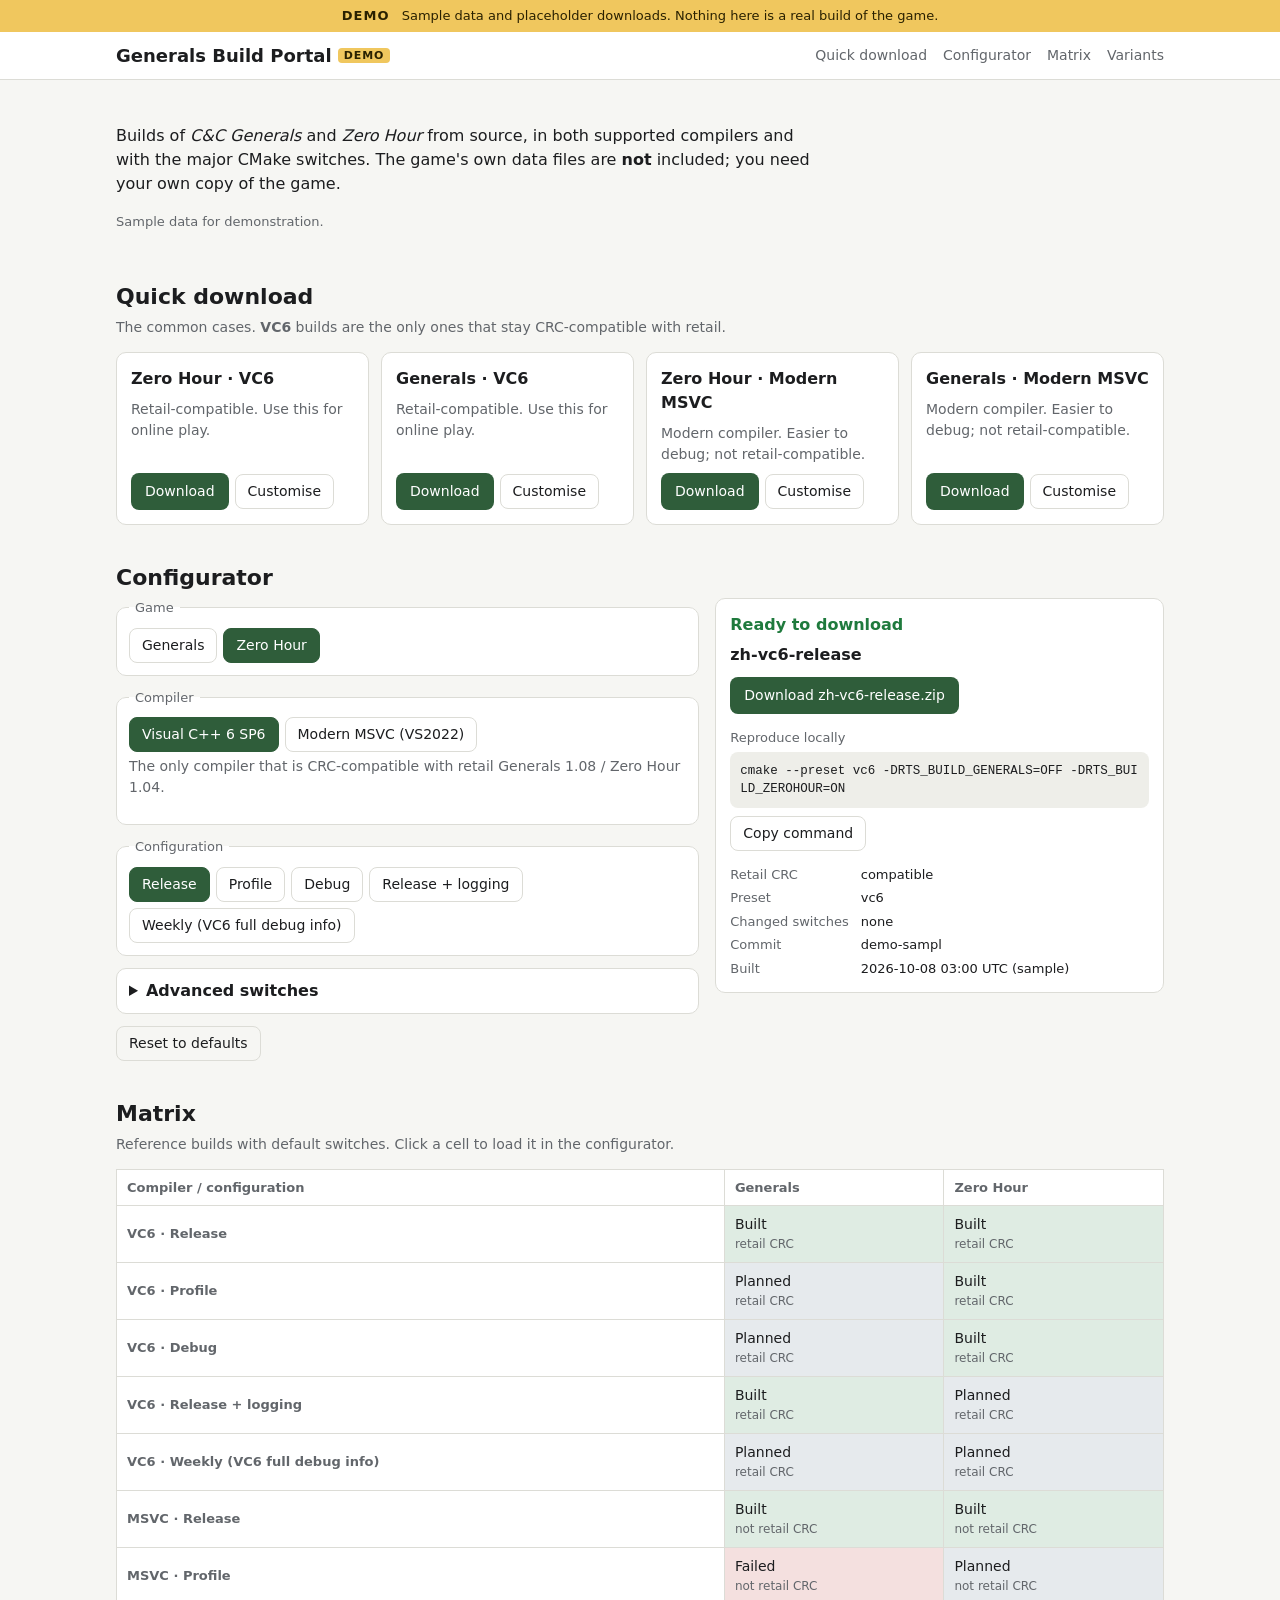
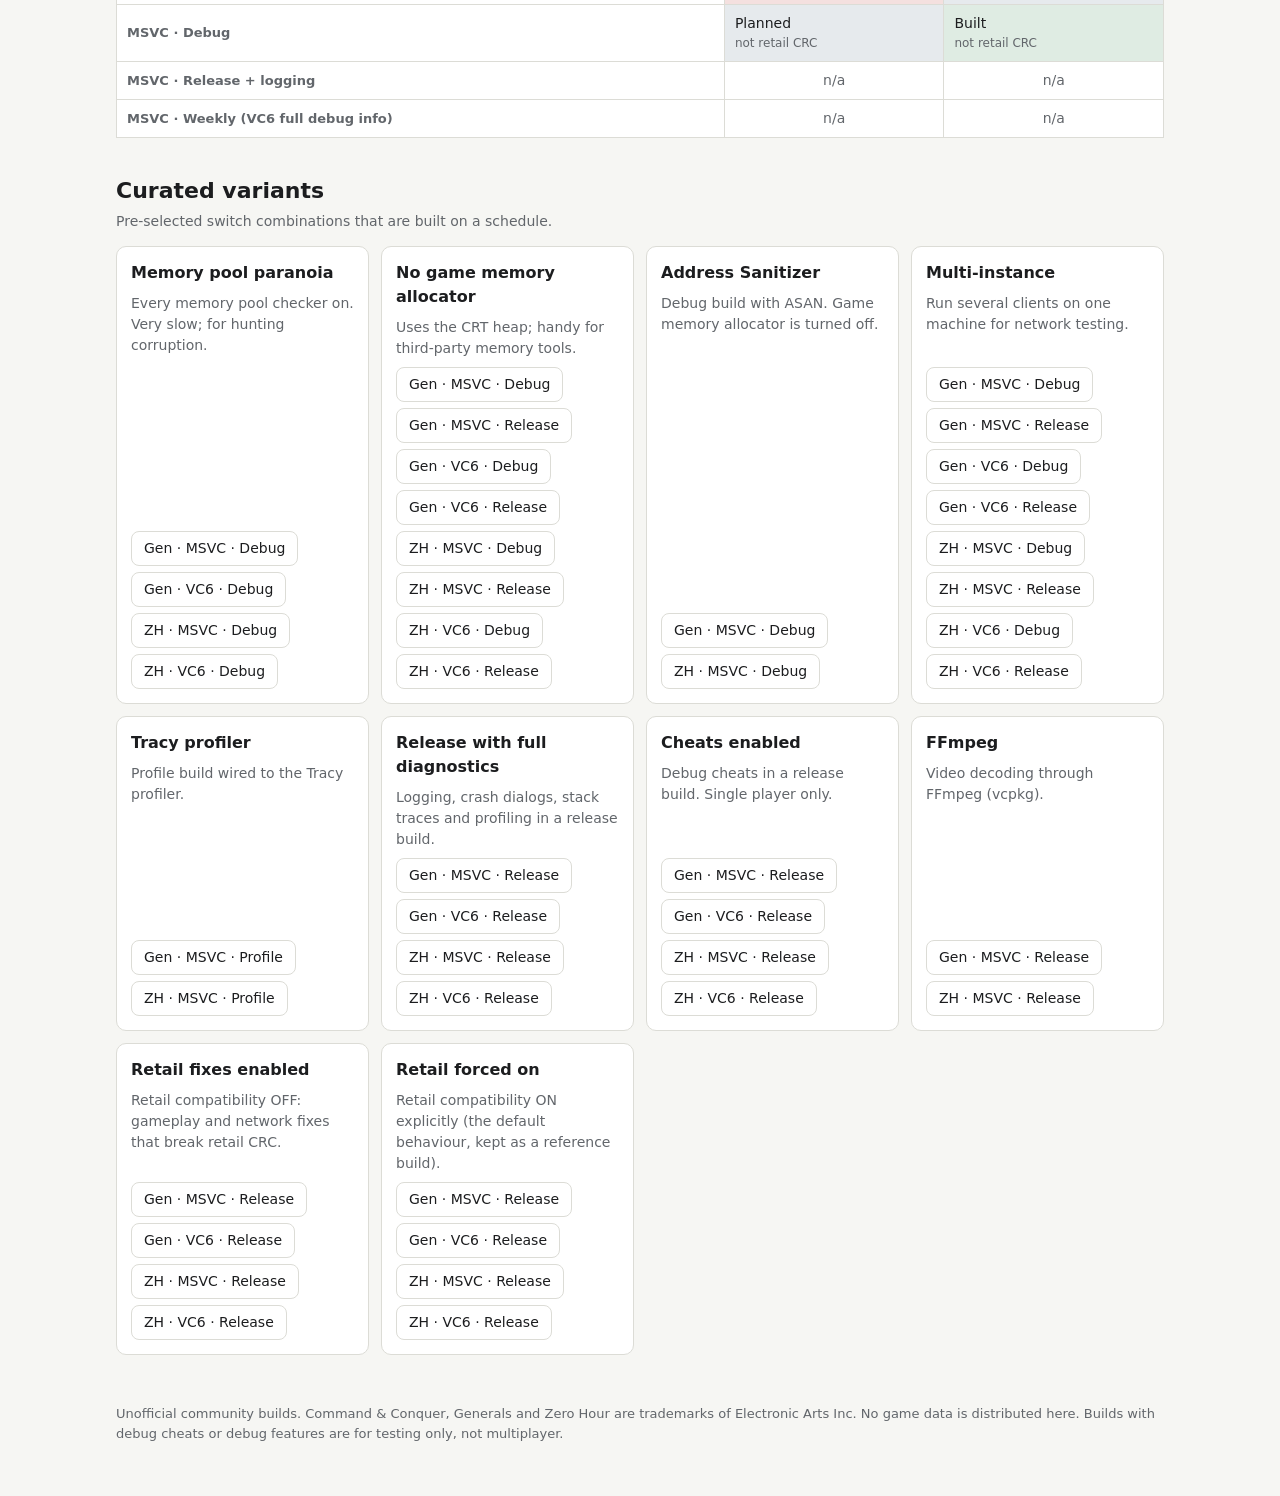
==== portal.html @ a5d54fc2 "Add single-file bundle of the demo site scripts/bundle.py inlines CSS, JS, data and placeholder down" ====
<!doctype html>
<html lang="en">
<head>
<meta charset="utf-8">
<meta name="viewport" content="width=device-width, initial-scale=1">
<title>Generals Build Portal (Demo)</title>
<meta name="description" content="Every build of GeneralsGameCode: both games, both compilers, every major switch.">
<link rel="icon" href="data:image/svg+xml,%3Csvg xmlns=%27http://www.w3.org/2000/svg%27 viewBox=%270 0 16 16%27%3E%3Crect width=%2716%27 height=%2716%27 rx=%273%27 fill=%27%232f5d3a%27/%3E%3C/svg%3E">
<style>
:root {
  --bg: #f6f6f3; --panel: #ffffff; --ink: #1c1d1f; --muted: #62666b; --line: #dcdcd6;
  --accent: #2f5d3a; --accent-ink: #ffffff; --ok: #1f7a3d; --warn: #9a6200; --bad: #b3261e; --info: #35566f;
  --code: #eeeee9;
}
@media (prefers-color-scheme: dark) {
  :root:not([data-theme="light"]) {
    --bg: #15171a; --panel: #1d2024; --ink: #e8e9ea; --muted: #9aa0a6; --line: #32363b;
    --accent: #6fb27e; --accent-ink: #0f1a12; --ok: #6fcf8d; --warn: #e0b04a; --bad: #f2837c; --info: #8bb4d4;
    --code: #101215;
  }
}
:root[data-theme="dark"] {
  --bg: #15171a; --panel: #1d2024; --ink: #e8e9ea; --muted: #9aa0a6; --line: #32363b;
  --accent: #6fb27e; --accent-ink: #0f1a12; --ok: #6fcf8d; --warn: #e0b04a; --bad: #f2837c; --info: #8bb4d4;
  --code: #101215;
}

* { box-sizing: border-box; }
html { scroll-behavior: smooth; }
body { margin: 0; background: var(--bg); color: var(--ink); font: 16px/1.5 system-ui, -apple-system, "Segoe UI", sans-serif; }
.wrap { max-width: 1080px; margin: 0 auto; padding: 0 16px; }

.top { background: var(--panel); border-bottom: 1px solid var(--line); position: sticky; top: 0; z-index: 5; }
.top .wrap { display: flex; flex-wrap: wrap; align-items: center; justify-content: space-between; gap: 8px 24px; padding-top: 10px; padding-bottom: 10px; }
.top h1 { font-size: 18px; margin: 0; }
.top nav { display: flex; gap: 16px; flex-wrap: wrap; }
.top a { color: var(--muted); text-decoration: none; font-size: 14px; }
.top a:hover { color: var(--ink); }

section { padding: 28px 0 8px; }
h2 { font-size: 22px; margin: 0 0 4px; }
h3 { font-size: 16px; margin: 0 0 8px; word-break: break-all; }
.hint { color: var(--muted); font-size: 14px; margin: 4px 0 14px; }
.meta { color: var(--muted); font-size: 13px; }
.intro p { max-width: 70ch; }

/* cards */
.cards { display: grid; grid-template-columns: repeat(auto-fill, minmax(250px, 1fr)); gap: 12px; }
.card { background: var(--panel); border: 1px solid var(--line); border-radius: 10px; padding: 14px; display: flex; flex-direction: column; gap: 8px; }
.card h4 { margin: 0; font-size: 16px; }
.card p { margin: 0; font-size: 14px; color: var(--muted); }
.card .row { display: flex; align-items: center; flex-wrap: wrap; gap: 6px; margin-top: auto; }

.tag { display: inline-block; font-size: 12px; padding: 1px 8px; border-radius: 999px; border: 1px solid var(--line); color: var(--muted); }
.tag.ok { color: var(--ok); border-color: currentColor; }
.tag.warn { color: var(--warn); border-color: currentColor; }
.tag.bad { color: var(--bad); border-color: currentColor; }

.btn, button { font: inherit; cursor: pointer; }
.btn { display: inline-block; background: var(--accent); color: var(--accent-ink); border: 0; border-radius: 8px; padding: 8px 14px; text-decoration: none; font-size: 14px; }
.btn.alt { background: transparent; color: var(--ink); border: 1px solid var(--line); }
.btn:hover { filter: brightness(1.08); }
.btn[aria-disabled="true"] { opacity: .5; pointer-events: none; }
button.ghost { background: transparent; color: var(--ink); border: 1px solid var(--line); border-radius: 8px; padding: 6px 12px; font-size: 14px; }

/* configurator */
.cfg { display: grid; grid-template-columns: minmax(0, 1fr); gap: 16px; }
@media (min-width: 860px) { .cfg { grid-template-columns: minmax(0, 1.3fr) minmax(0, 1fr); align-items: start; } .cfg-result { position: sticky; top: 64px; } }
fieldset { min-width: 0; border: 1px solid var(--line); border-radius: 10px; background: var(--panel); margin: 0 0 12px; padding: 10px 12px 12px; }
legend { padding: 0 6px; font-size: 13px; color: var(--muted); }
.seg { display: flex; flex-wrap: wrap; gap: 6px; }
.seg button { background: transparent; color: var(--ink); border: 1px solid var(--line); border-radius: 8px; padding: 6px 12px; font-size: 14px; }
.seg button[aria-checked="true"] { background: var(--accent); color: var(--accent-ink); border-color: var(--accent); }
.seg button:disabled { opacity: .4; cursor: not-allowed; }

details { background: var(--panel); border: 1px solid var(--line); border-radius: 10px; padding: 10px 12px; margin-bottom: 12px; }
summary { cursor: pointer; font-weight: 600; }
.count { font-weight: 400; color: var(--muted); font-size: 13px; }
.group { margin-top: 14px; }
.group h5 { margin: 0 0 6px; font-size: 13px; text-transform: uppercase; letter-spacing: .04em; color: var(--muted); }
.sw { display: grid; grid-template-columns: minmax(0, 1fr) auto; gap: 2px 12px; padding: 8px 0; border-top: 1px solid var(--line); }
.sw.off { opacity: .55; }
.sw .name { font-size: 14px; font-weight: 600; }
.sw .name code { font-weight: 400; color: var(--muted); font-size: 12px; }
.sw .help { grid-column: 1; font-size: 13px; color: var(--muted); }
.sw .why { grid-column: 1 / -1; font-size: 12px; color: var(--warn); }
.sw .seg button { padding: 3px 9px; font-size: 13px; }
.sw.changed .name::after { content: " •"; color: var(--accent); }

.cfg-result { background: var(--panel); border: 1px solid var(--line); border-radius: 10px; padding: 14px; }
.status { font-weight: 600; margin-bottom: 6px; }
.status.ok { color: var(--ok); } .status.info { color: var(--info); } .status.bad { color: var(--bad); }
.msgs { margin: 0 0 10px; padding-left: 18px; font-size: 14px; }
.msgs .err { color: var(--bad); } .msgs .warn { color: var(--warn); }
.cmd-label { display: block; font-size: 13px; color: var(--muted); margin: 14px 0 4px; }
.cmd { background: var(--code); border-radius: 8px; padding: 10px; font: 12.5px/1.45 ui-monospace, Menlo, Consolas, monospace; white-space: pre-wrap; word-break: break-all; margin: 0 0 8px; }
.kv { display: grid; grid-template-columns: auto 1fr; gap: 4px 12px; font-size: 13px; margin: 14px 0 0; }
.kv dt { color: var(--muted); } .kv dd { margin: 0; word-break: break-all; }
#res-actions { display: flex; flex-wrap: wrap; gap: 8px; margin: 8px 0; }

/* matrix */
.table-scroll { overflow-x: auto; }
.grid { border-collapse: collapse; width: 100%; min-width: 520px; background: var(--panel); border: 1px solid var(--line); font-size: 14px; }
.grid th, .grid td { border: 1px solid var(--line); padding: 8px 10px; text-align: left; }
.grid th { font-weight: 600; color: var(--muted); font-size: 13px; }
.grid td button { background: none; border: 0; color: inherit; padding: 0; text-align: left; width: 100%; }
.grid td.built { background: color-mix(in srgb, var(--ok) 14%, transparent); }
.grid td.planned { background: color-mix(in srgb, var(--info) 12%, transparent); }
.grid td.failed { background: color-mix(in srgb, var(--bad) 14%, transparent); }
.grid td.na { color: var(--muted); text-align: center; }
.grid td .sub { display: block; font-size: 12px; color: var(--muted); }

.foot { color: var(--muted); font-size: 13px; padding-top: 28px; padding-bottom: 40px; }
:focus-visible { outline: 2px solid var(--accent); outline-offset: 2px; }

@media (max-width: 520px) { .sw { grid-template-columns: minmax(0, 1fr); } .sw .help, .sw .why { grid-column: 1; } }

.demo-bar { background: #f0c75e; color: #2a2100; text-align: center; font-size: 13px; padding: 6px 12px; }
.demo-bar strong { letter-spacing: .08em; margin-right: 8px; }
.demo-tag { font-size: 11px; font-weight: 600; letter-spacing: .08em; text-transform: uppercase; background: #f0c75e; color: #2a2100; border-radius: 4px; padding: 1px 6px; vertical-align: middle; }
</style>
</head>
<body>
<div class="demo-bar" role="note"><strong>DEMO</strong> Sample data and placeholder downloads. Nothing here is a real build of the game.</div>
<header class="top">
  <div class="wrap">
    <h1>Generals Build Portal <span class="demo-tag">demo</span></h1>
    <nav>
      <a href="#quick">Quick download</a>
      <a href="#configure">Configurator</a>
      <a href="#matrix">Matrix</a>
      <a href="#variants">Variants</a>
    </nav>
  </div>
</header>

<main class="wrap">
  <section class="intro">
    <p>Builds of <em>C&amp;C Generals</em> and <em>Zero Hour</em> from source, in both supported compilers and with the major CMake switches. The game's own data files are <strong>not</strong> included; you need your own copy of the game.</p>
    <p class="meta" id="commit-line"></p>
  </section>

  <section id="quick">
    <h2>Quick download</h2>
    <p class="hint">The common cases. <strong>VC6</strong> builds are the only ones that stay CRC-compatible with retail.</p>
    <div class="cards" id="quick-cards"></div>
  </section>

  <section id="configure">
    <h2>Configurator</h2>
    <div class="cfg">
      <div class="cfg-form">
        <fieldset><legend>Game</legend><div class="seg" id="seg-game" role="radiogroup"></div></fieldset>
        <fieldset><legend>Compiler</legend><div class="seg" id="seg-compiler" role="radiogroup"></div><p class="hint" id="compiler-note"></p></fieldset>
        <fieldset><legend>Configuration</legend><div class="seg" id="seg-config" role="radiogroup"></div></fieldset>
        <details id="advanced">
          <summary>Advanced switches <span class="count" id="adv-count"></span></summary>
          <div id="switch-groups"></div>
        </details>
        <button type="button" class="ghost" id="reset">Reset to defaults</button>
      </div>

      <aside class="cfg-result" aria-live="polite">
        <div class="status" id="status"></div>
        <h3 id="res-id"></h3>
        <ul class="msgs" id="res-msgs"></ul>
        <div id="res-actions"></div>
        <label class="cmd-label">Reproduce locally</label>
        <pre class="cmd" id="res-cmd"></pre>
        <button type="button" class="ghost" id="copy-cmd">Copy command</button>
        <dl class="kv" id="res-kv"></dl>
      </aside>
    </div>
  </section>

  <section id="matrix">
    <h2>Matrix</h2>
    <p class="hint">Reference builds with default switches. Click a cell to load it in the configurator.</p>
    <div class="table-scroll"><table class="grid" id="grid"></table></div>
  </section>

  <section id="variants">
    <h2>Curated variants</h2>
    <p class="hint">Pre-selected switch combinations that are built on a schedule.</p>
    <div class="cards" id="variant-cards"></div>
  </section>
</main>

<footer class="wrap foot">
  <p>Unofficial community builds. Command &amp; Conquer, Generals and Zero Hour are trademarks of Electronic Arts Inc. No game data is distributed here. Builds with debug cheats or debug features are for testing only, not multiplayer.</p>
</footer>
<script>window.PORTAL_EMBEDDED=true;window.PORTAL_DATA={"schema":{"repo":"","games":[{"id":"generals","name":"Generals","cmake":{"RTS_BUILD_GENERALS":"ON","RTS_BUILD_ZEROHOUR":"OFF"},"ci_name":"Generals"},{"id":"zh","name":"Zero Hour","cmake":{"RTS_BUILD_GENERALS":"OFF","RTS_BUILD_ZEROHOUR":"ON"},"ci_name":"GeneralsMD"}],"compilers":[{"id":"vc6","name":"Visual C++ 6 SP6","note":"The only compiler that is CRC-compatible with retail Generals 1.08 / Zero Hour 1.04.","retail_crc":true},{"id":"msvc","name":"Modern MSVC (VS2022)","note":"Not CRC-compatible with retail. Cannot play online against retail clients.","retail_crc":false}],"configs":[{"id":"release","name":"Release","presets":{"vc6":"vc6","msvc":"win32"}},{"id":"profile","name":"Profile","presets":{"vc6":"vc6-profile","msvc":"win32-profile"}},{"id":"debug","name":"Debug","presets":{"vc6":"vc6-debug","msvc":"win32-debug"}},{"id":"releaselog","name":"Release + logging","presets":{"vc6":"vc6-releaselog"}},{"id":"weekly","name":"Weekly (VC6 full debug info)","presets":{"vc6":"vc6-weekly"}}],"vcpkg_presets":{"win32":"win32-vcpkg","win32-profile":"win32-vcpkg-profile","win32-debug":"win32-vcpkg-debug"},"groups":[{"id":"retail","name":"Retail compatibility"},{"id":"debug","name":"Debug features"},{"id":"memory","name":"Memory"},{"id":"extras","name":"Extras"}],"switches":[{"id":"retail_compat","cmake":"RTS_BUILD_OPTION_RETAIL_COMPATIBLE_GAME","group":"retail","type":"tristate","default":"DEFAULT","help":"OFF enables retail-incompatible fixes (CRC, data, save and network changes). DEFAULT follows GameDefines.h."},{"id":"debug_logging","cmake":"RTS_DEBUG_LOGGING","group":"debug","type":"tristate","default":"DEFAULT","help":"Debug logging. DEFAULT = on for debug builds."},{"id":"debug_crashing","cmake":"RTS_DEBUG_CRASHING","group":"debug","type":"tristate","default":"DEFAULT","help":"Debug assert dialogs."},{"id":"debug_stacktrace","cmake":"RTS_DEBUG_STACKTRACE","group":"debug","type":"tristate","default":"DEFAULT","help":"Stack tracing. Implies debug logging."},{"id":"debug_profile","cmake":"RTS_DEBUG_PROFILE","group":"debug","type":"tristate","default":"DEFAULT","help":"Debug profiling."},{"id":"debug_cheats","cmake":"RTS_DEBUG_CHEATS","group":"debug","type":"bool","default":"OFF","warn":"Cheats in a release build. Do not use for multiplayer.","help":"Debug cheats in release builds."},{"id":"debug_multi_instance","cmake":"RTS_DEBUG_MULTI_INSTANCE","group":"debug","type":"bool","default":"OFF","help":"Allow multiple client instances."},{"id":"debug_log_in_crc_log","cmake":"RTS_DEBUG_INCLUDE_DEBUG_LOG_IN_CRC_LOG","group":"debug","type":"bool","default":"OFF","help":"Include the normal debug log in the CRC log."},{"id":"tracy","cmake":"RTS_BUILD_OPTION_PROFILE_TRACY","group":"debug","type":"bool","default":"OFF","when":[{"config":["profile"],"compiler":["msvc"]}],"why":"Tracy needs a Profile build with modern MSVC.","help":"Tracy profiler integration."},{"id":"asan","cmake":"RTS_BUILD_OPTION_ASAN","group":"debug","type":"bool","default":"OFF","when":[{"compiler":["msvc"]}],"why":"Address Sanitizer is not available for VC6.","help":"Address Sanitizer. Forces the game memory allocator off."},{"id":"gamememory","cmake":"RTS_GAMEMEMORY_ENABLE","group":"memory","type":"bool","default":"ON","help":"Original game memory pool and dynamic memory allocator."},{"id":"mp_override_malloc","cmake":"RTS_MEMORYPOOL_OVERRIDE_MALLOC","group":"memory","type":"bool","default":"OFF","when":[{"switch":"gamememory","in":["ON"]}],"why":"Needs the game memory allocator.","help":"Route malloc through the dynamic memory allocator."},{"id":"mp_dlink","cmake":"RTS_MEMORYPOOL_MPSB_DLINK","group":"memory","type":"bool","default":"ON","when":[{"switch":"gamememory","in":["ON"]}],"why":"Needs the game memory allocator.","help":"Backlink on pool blocks: faster frees, more memory."},{"id":"mp_debug","cmake":"RTS_MEMORYPOOL_DEBUG","group":"memory","type":"bool","default":"ON","when":[{"switch":"gamememory","in":["ON"]}],"why":"Needs the game memory allocator.","help":"Memory pool debug support."},{"id":"mp_debug_custom_new","cmake":"RTS_MEMORYPOOL_DEBUG_CUSTOM_NEW","group":"memory","type":"bool","default":"ON","when":[{"switch":"mp_debug","in":["ON"]}],"why":"Needs memory pool debug.","help":"Custom operator new for the memory pool."},{"id":"mp_debug_boundingwall","cmake":"RTS_MEMORYPOOL_DEBUG_BOUNDINGWALL","group":"memory","type":"bool","default":"ON","when":[{"switch":"mp_debug","in":["ON"]}],"why":"Needs memory pool debug.","help":"Bounding-wall checks to find memory trampling."},{"id":"mp_debug_checkpointing","cmake":"RTS_MEMORYPOOL_DEBUG_CHECKPOINTING","group":"memory","type":"bool","default":"OFF","when":[{"switch":"mp_debug","in":["ON"]}],"why":"Needs memory pool debug.","help":"Record allocation history checkpoints."},{"id":"mp_debug_stacktrace","cmake":"RTS_MEMORYPOOL_DEBUG_STACKTRACE","group":"memory","type":"bool","default":"OFF","when":[{"switch":"mp_debug","in":["ON"]}],"why":"Needs memory pool debug.","warn":"Slows the game down significantly.","help":"Stack trace per allocation."},{"id":"mp_debug_intense_verify","cmake":"RTS_MEMORYPOOL_DEBUG_INTENSE_VERIFY","group":"memory","type":"bool","default":"OFF","when":[{"switch":"mp_debug","in":["ON"]}],"why":"Needs memory pool debug.","warn":"Very slow.","help":"Verify the pool after nearly every operation."},{"id":"mp_debug_block_ownership","cmake":"RTS_MEMORYPOOL_DEBUG_CHECK_BLOCK_OWNERSHIP","group":"memory","type":"bool","default":"OFF","when":[{"switch":"mp_debug","in":["ON"]}],"why":"Needs memory pool debug.","warn":"Very slow.","help":"Check each block belongs to the pool it is freed to."},{"id":"mp_debug_dma_bookkeeping","cmake":"RTS_MEMORYPOOL_DEBUG_INTENSE_DMA_BOOKKEEPING","group":"memory","type":"bool","default":"OFF","when":[{"switch":"mp_debug","in":["ON"]}],"why":"Needs memory pool debug.","help":"Print memory pool usage statistics."},{"id":"crashdump","cmake":"RTS_CRASHDUMP_ENABLE","group":"memory","type":"bool","default":"ON","help":"Write crash dumps on unhandled exceptions."},{"id":"ffmpeg","cmake":"RTS_BUILD_OPTION_FFMPEG","group":"extras","type":"bool","default":"OFF","when":[{"compiler":["msvc"]}],"why":"FFmpeg comes from vcpkg, which needs modern MSVC.","help":"Build with FFmpeg support (uses the vcpkg preset)."},{"id":"tools","cmake":"RTS_BUILD_CORE_TOOLS","group":"extras","type":"bool","default":"ON","help":"Build the mod tools."},{"id":"extras","cmake":"RTS_BUILD_CORE_EXTRAS","group":"extras","type":"bool","default":"OFF","help":"Build extra tools and tests."}],"rules":[{"if":{"switch":"debug_stacktrace","in":["ON"]},"require":{"switch":"debug_logging","not_in":["OFF"]},"message":"Stack tracing implies debug logging, so logging cannot be OFF."},{"if":{"switch":"asan","in":["ON"]},"require":{"switch":"gamememory","in":["OFF"]},"message":"ASAN needs the game memory allocator off (it overrides new/delete)."},{"if":{"config":["weekly"]},"require":{"compiler":["vc6"]},"message":"The weekly config is VC6 only."}],"tier1":[{"compiler":"vc6","config":"release"},{"compiler":"vc6","config":"profile"},{"compiler":"vc6","config":"debug"},{"compiler":"vc6","config":"releaselog"},{"compiler":"vc6","config":"weekly"},{"compiler":"msvc","config":"release"},{"compiler":"msvc","config":"profile"},{"compiler":"msvc","config":"debug"}],"tier2":[{"id":"retail-off","name":"Retail fixes enabled","blurb":"Retail compatibility OFF: gameplay and network fixes that break retail CRC.","where":[{"compiler":["vc6","msvc"],"config":["release"]}],"switches":{"retail_compat":"OFF"}},{"id":"retail-on","name":"Retail forced on","blurb":"Retail compatibility ON explicitly (the default behaviour, kept as a reference build).","where":[{"compiler":["vc6","msvc"],"config":["release"]}],"switches":{"retail_compat":"ON"}},{"id":"no-gamememory","name":"No game memory allocator","blurb":"Uses the CRT heap; handy for third-party memory tools.","where":[{"compiler":["vc6","msvc"],"config":["release","debug"]}],"switches":{"gamememory":"OFF"}},{"id":"memory-paranoid","name":"Memory pool paranoia","blurb":"Every memory pool checker on. Very slow; for hunting corruption.","where":[{"compiler":["vc6","msvc"],"config":["debug"]}],"switches":{"mp_debug_checkpointing":"ON","mp_debug_stacktrace":"ON","mp_debug_intense_verify":"ON","mp_debug_block_ownership":"ON","mp_debug_dma_bookkeeping":"ON"}},{"id":"full-logging","name":"Release with full diagnostics","blurb":"Logging, crash dialogs, stack traces and profiling in a release build.","where":[{"compiler":["vc6","msvc"],"config":["release"]}],"switches":{"debug_logging":"ON","debug_crashing":"ON","debug_stacktrace":"ON","debug_profile":"ON"}},{"id":"cheats","name":"Cheats enabled","blurb":"Debug cheats in a release build. Single player only.","where":[{"compiler":["vc6","msvc"],"config":["release"]}],"switches":{"debug_cheats":"ON"}},{"id":"multi-instance","name":"Multi-instance","blurb":"Run several clients on one machine for network testing.","where":[{"compiler":["vc6","msvc"],"config":["release","debug"]}],"switches":{"debug_multi_instance":"ON"}},{"id":"asan","name":"Address Sanitizer","blurb":"Debug build with ASAN. Game memory allocator is turned off.","where":[{"compiler":["msvc"],"config":["debug"]}],"switches":{"asan":"ON","gamememory":"OFF"}},{"id":"tracy","name":"Tracy profiler","blurb":"Profile build wired to the Tracy profiler.","where":[{"compiler":["msvc"],"config":["profile"]}],"switches":{"tracy":"ON"}},{"id":"ffmpeg","name":"FFmpeg","blurb":"Video decoding through FFmpeg (vcpkg).","where":[{"compiler":["msvc"],"config":["release"]}],"switches":{"ffmpeg":"ON"}}]},"builds":{"commit":"demo-sample","builds":[{"id":"generals-msvc-debug","game":"generals","compiler":"msvc","config":"debug","switches":{},"retail_crc":false,"preset":"win32-debug","ci_game":"Generals","cmake_args":["-DRTS_BUILD_GENERALS=ON","-DRTS_BUILD_ZEROHOUR=OFF"],"command":"cmake --preset win32-debug -DRTS_BUILD_GENERALS=ON -DRTS_BUILD_ZEROHOUR=OFF","tier":1,"name":"Debug (MSVC)","blurb":"CI preset, default switches.","warnings":["Not CRC-compatible with retail: Not CRC-compatible with retail. Cannot play online against retail clients."],"status":"planned"},{"id":"generals-msvc-profile","game":"generals","compiler":"msvc","config":"profile","switches":{},"retail_crc":false,"preset":"win32-profile","ci_game":"Generals","cmake_args":["-DRTS_BUILD_GENERALS=ON","-DRTS_BUILD_ZEROHOUR=OFF"],"command":"cmake --preset win32-profile -DRTS_BUILD_GENERALS=ON -DRTS_BUILD_ZEROHOUR=OFF","tier":1,"name":"Profile (MSVC)","blurb":"CI preset, default switches.","warnings":["Not CRC-compatible with retail: Not CRC-compatible with retail. Cannot play online against retail clients."],"status":"failed","built_at":"2026-10-08 03:00 UTC (sample)"},{"id":"generals-msvc-release","game":"generals","compiler":"msvc","config":"release","switches":{},"retail_crc":false,"preset":"win32","ci_game":"Generals","cmake_args":["-DRTS_BUILD_GENERALS=ON","-DRTS_BUILD_ZEROHOUR=OFF"],"command":"cmake --preset win32 -DRTS_BUILD_GENERALS=ON -DRTS_BUILD_ZEROHOUR=OFF","tier":1,"name":"Release (MSVC)","blurb":"CI preset, default switches.","warnings":["Not CRC-compatible with retail: Not CRC-compatible with retail. Cannot play online against retail clients."],"status":"built","commit":"demo-sample","built_at":"2026-10-08 03:00 UTC (sample)","files":[{"name":"generals-msvc-release.zip","url":"[data-uri]","size":313,"sha256":"efa1a46def96ec70424bb81feffe770c3f149b5f571e70945e5545592367741e"}]},{"id":"generals-vc6-debug","game":"generals","compiler":"vc6","config":"debug","switches":{},"retail_crc":true,"preset":"vc6-debug","ci_game":"Generals","cmake_args":["-DRTS_BUILD_GENERALS=ON","-DRTS_BUILD_ZEROHOUR=OFF"],"command":"cmake --preset vc6-debug -DRTS_BUILD_GENERALS=ON -DRTS_BUILD_ZEROHOUR=OFF","tier":1,"name":"Debug (VC6)","blurb":"CI preset, default switches.","warnings":[],"status":"planned"},{"id":"generals-vc6-profile","game":"generals","compiler":"vc6","config":"profile","switches":{},"retail_crc":true,"preset":"vc6-profile","ci_game":"Generals","cmake_args":["-DRTS_BUILD_GENERALS=ON","-DRTS_BUILD_ZEROHOUR=OFF"],"command":"cmake --preset vc6-profile -DRTS_BUILD_GENERALS=ON -DRTS_BUILD_ZEROHOUR=OFF","tier":1,"name":"Profile (VC6)","blurb":"CI preset, default switches.","warnings":[],"status":"planned"},{"id":"generals-vc6-release","game":"generals","compiler":"vc6","config":"release","switches":{},"retail_crc":true,"preset":"vc6","ci_game":"Generals","cmake_args":["-DRTS_BUILD_GENERALS=ON","-DRTS_BUILD_ZEROHOUR=OFF"],"command":"cmake --preset vc6 -DRTS_BUILD_GENERALS=ON -DRTS_BUILD_ZEROHOUR=OFF","tier":1,"name":"Release (VC6)","blurb":"CI preset, default switches.","warnings":[],"status":"built","commit":"demo-sample","built_at":"2026-10-08 03:00 UTC (sample)","files":[{"name":"generals-vc6-release.zip","url":"[data-uri]","size":308,"sha256":"51c3838072aa085c008a4f469f54d70dd37e4f571a52ee1156b25e2ab1d3954f"}]},{"id":"generals-vc6-releaselog","game":"generals","compiler":"vc6","config":"releaselog","switches":{},"retail_crc":true,"preset":"vc6-releaselog","ci_game":"Generals","cmake_args":["-DRTS_BUILD_GENERALS=ON","-DRTS_BUILD_ZEROHOUR=OFF"],"command":"cmake --preset vc6-releaselog -DRTS_BUILD_GENERALS=ON -DRTS_BUILD_ZEROHOUR=OFF","tier":1,"name":"Release + logging (VC6)","blurb":"CI preset, default switches.","warnings":[],"status":"built","commit":"demo-sample","built_at":"2026-10-08 03:00 UTC (sample)","files":[{"name":"generals-vc6-releaselog.zip","url":"[data-uri]","size":311,"sha256":"5f8b852cd71717e5b7ec9ed42303453a65e6e7a14acb090eb2990dc103145e23"}]},{"id":"generals-vc6-weekly","game":"generals","compiler":"vc6","config":"weekly","switches":{},"retail_crc":true,"preset":"vc6-weekly","ci_game":"Generals","cmake_args":["-DRTS_BUILD_GENERALS=ON","-DRTS_BUILD_ZEROHOUR=OFF"],"command":"cmake --preset vc6-weekly -DRTS_BUILD_GENERALS=ON -DRTS_BUILD_ZEROHOUR=OFF","tier":1,"name":"Weekly (VC6 full debug info) (VC6)","blurb":"CI preset, default switches.","warnings":[],"status":"planned"},{"id":"zh-msvc-debug","game":"zh","compiler":"msvc","config":"debug","switches":{},"retail_crc":false,"preset":"win32-debug","ci_game":"GeneralsMD","cmake_args":["-DRTS_BUILD_GENERALS=OFF","-DRTS_BUILD_ZEROHOUR=ON"],"command":"cmake --preset win32-debug -DRTS_BUILD_GENERALS=OFF -DRTS_BUILD_ZEROHOUR=ON","tier":1,"name":"Debug (MSVC)","blurb":"CI preset, default switches.","warnings":["Not CRC-compatible with retail: Not CRC-compatible with retail. Cannot play online against retail clients."],"status":"built","commit":"demo-sample","built_at":"2026-10-08 03:00 UTC (sample)","files":[{"name":"zh-msvc-debug.zip","url":"[data-uri]","size":309,"sha256":"0119c7009287080cc289ed0a1971e3a0740d2c2822e646c1676a96ea4efde9bf"}]},{"id":"zh-msvc-profile","game":"zh","compiler":"msvc","config":"profile","switches":{},"retail_crc":false,"preset":"win32-profile","ci_game":"GeneralsMD","cmake_args":["-DRTS_BUILD_GENERALS=OFF","-DRTS_BUILD_ZEROHOUR=ON"],"command":"cmake --preset win32-profile -DRTS_BUILD_GENERALS=OFF -DRTS_BUILD_ZEROHOUR=ON","tier":1,"name":"Profile (MSVC)","blurb":"CI preset, default switches.","warnings":["Not CRC-compatible with retail: Not CRC-compatible with retail. Cannot play online against retail clients."],"status":"planned"},{"id":"zh-msvc-release","game":"zh","compiler":"msvc","config":"release","switches":{},"retail_crc":false,"preset":"win32","ci_game":"GeneralsMD","cmake_args":["-DRTS_BUILD_GENERALS=OFF","-DRTS_BUILD_ZEROHOUR=ON"],"command":"cmake --preset win32 -DRTS_BUILD_GENERALS=OFF -DRTS_BUILD_ZEROHOUR=ON","tier":1,"name":"Release (MSVC)","blurb":"CI preset, default switches.","warnings":["Not CRC-compatible with retail: Not CRC-compatible with retail. Cannot play online against retail clients."],"status":"built","commit":"demo-sample","built_at":"2026-10-08 03:00 UTC (sample)","files":[{"name":"zh-msvc-release.zip","url":"[data-uri]","size":310,"sha256":"d41d601c77f5170973bbaba56306eef90819bac305720865c19d079163597169"}]},{"id":"zh-vc6-debug","game":"zh","compiler":"vc6","config":"debug","switches":{},"retail_crc":true,"preset":"vc6-debug","ci_game":"GeneralsMD","cmake_args":["-DRTS_BUILD_GENERALS=OFF","-DRTS_BUILD_ZEROHOUR=ON"],"command":"cmake --preset vc6-debug -DRTS_BUILD_GENERALS=OFF -DRTS_BUILD_ZEROHOUR=ON","tier":1,"name":"Debug (VC6)","blurb":"CI preset, default switches.","warnings":[],"status":"built","commit":"demo-sample","built_at":"2026-10-08 03:00 UTC (sample)","files":[{"name":"zh-vc6-debug.zip","url":"[data-uri]","size":305,"sha256":"953057afa384d3fc5a7a166e06ee72a59cfd9667430325afce56285f1c8ccc55"}]},{"id":"zh-vc6-profile","game":"zh","compiler":"vc6","config":"profile","switches":{},"retail_crc":true,"preset":"vc6-profile","ci_game":"GeneralsMD","cmake_args":["-DRTS_BUILD_GENERALS=OFF","-DRTS_BUILD_ZEROHOUR=ON"],"command":"cmake --preset vc6-profile -DRTS_BUILD_GENERALS=OFF -DRTS_BUILD_ZEROHOUR=ON","tier":1,"name":"Profile (VC6)","blurb":"CI preset, default switches.","warnings":[],"status":"built","commit":"demo-sample","built_at":"2026-10-08 03:00 UTC (sample)","files":[{"name":"zh-vc6-profile.zip","url":"[data-uri]","size":304,"sha256":"91455ca7f56c39281336ce89a9aa4c534a5229d48c5a22e257e292ca267cc29f"}]},{"id":"zh-vc6-release","game":"zh","compiler":"vc6","config":"release","switches":{},"retail_crc":true,"preset":"vc6","ci_game":"GeneralsMD","cmake_args":["-DRTS_BUILD_GENERALS=OFF","-DRTS_BUILD_ZEROHOUR=ON"],"command":"cmake --preset vc6 -DRTS_BUILD_GENERALS=OFF -DRTS_BUILD_ZEROHOUR=ON","tier":1,"name":"Release (VC6)","blurb":"CI preset, default switches.","warnings":[],"status":"built","commit":"demo-sample","built_at":"2026-10-08 03:00 UTC (sample)","files":[{"name":"zh-vc6-release.zip","url":"[data-uri]","size":306,"sha256":"11b83e0b6c95f81a8c0600f41e62986f51a62e616eac1af59878b553a919894e"}]},{"id":"zh-vc6-releaselog","game":"zh","compiler":"vc6","config":"releaselog","switches":{},"retail_crc":true,"preset":"vc6-releaselog","ci_game":"GeneralsMD","cmake_args":["-DRTS_BUILD_GENERALS=OFF","-DRTS_BUILD_ZEROHOUR=ON"],"command":"cmake --preset vc6-releaselog -DRTS_BUILD_GENERALS=OFF -DRTS_BUILD_ZEROHOUR=ON","tier":1,"name":"Release + logging (VC6)","blurb":"CI preset, default switches.","warnings":[],"status":"planned"},{"id":"zh-vc6-weekly","game":"zh","compiler":"vc6","config":"weekly","switches":{},"retail_crc":true,"preset":"vc6-weekly","ci_game":"GeneralsMD","cmake_args":["-DRTS_BUILD_GENERALS=OFF","-DRTS_BUILD_ZEROHOUR=ON"],"command":"cmake --preset vc6-weekly -DRTS_BUILD_GENERALS=OFF -DRTS_BUILD_ZEROHOUR=ON","tier":1,"name":"Weekly (VC6 full debug info) (VC6)","blurb":"CI preset, default switches.","warnings":[],"status":"planned"},{"id":"generals-msvc-debug-211f1905","game":"generals","compiler":"msvc","config":"debug","switches":{"mp_debug_checkpointing":"ON","mp_debug_stacktrace":"ON","mp_debug_intense_verify":"ON","mp_debug_block_ownership":"ON","mp_debug_dma_bookkeeping":"ON"},"retail_crc":false,"preset":"win32-debug","ci_game":"Generals","cmake_args":["-DRTS_BUILD_GENERALS=ON","-DRTS_BUILD_ZEROHOUR=OFF","-DRTS_MEMORYPOOL_DEBUG_CHECKPOINTING=ON","-DRTS_MEMORYPOOL_DEBUG_STACKTRACE=ON","-DRTS_MEMORYPOOL_DEBUG_INTENSE_VERIFY=ON","-DRTS_MEMORYPOOL_DEBUG_CHECK_BLOCK_OWNERSHIP=ON","-DRTS_MEMORYPOOL_DEBUG_INTENSE_DMA_BOOKKEEPING=ON"],"command":"cmake --preset win32-debug -DRTS_BUILD_GENERALS=ON -DRTS_BUILD_ZEROHOUR=OFF -DRTS_MEMORYPOOL_DEBUG_CHECKPOINTING=ON -DRTS_MEMORYPOOL_DEBUG_STACKTRACE=ON -DRTS_MEMORYPOOL_DEBUG_INTENSE_VERIFY=ON -DRTS_MEMORYPOOL_DEBUG_CHECK_BLOCK_OWNERSHIP=ON -DRTS_MEMORYPOOL_DEBUG_INTENSE_DMA_BOOKKEEPING=ON","tier":2,"name":"Memory pool paranoia","blurb":"Every memory pool checker on. Very slow; for hunting corruption.","warnings":["mp_debug_stacktrace: Slows the game down significantly.","mp_debug_intense_verify: Very slow.","mp_debug_block_ownership: Very slow.","Not CRC-compatible with retail: Not CRC-compatible with retail. Cannot play online against retail clients."],"status":"planned"},{"id":"generals-msvc-debug-3df3fa9e","game":"generals","compiler":"msvc","config":"debug","switches":{"gamememory":"OFF"},"retail_crc":false,"preset":"win32-debug","ci_game":"Generals","cmake_args":["-DRTS_BUILD_GENERALS=ON","-DRTS_BUILD_ZEROHOUR=OFF","-DRTS_GAMEMEMORY_ENABLE=OFF"],"command":"cmake --preset win32-debug -DRTS_BUILD_GENERALS=ON -DRTS_BUILD_ZEROHOUR=OFF -DRTS_GAMEMEMORY_ENABLE=OFF","tier":2,"name":"No game memory allocator","blurb":"Uses the CRT heap; handy for third-party memory tools.","warnings":["Not CRC-compatible with retail: Not CRC-compatible with retail. Cannot play online against retail clients."],"status":"planned"},{"id":"generals-msvc-debug-a08328c3","game":"generals","compiler":"msvc","config":"debug","switches":{"asan":"ON","gamememory":"OFF"},"retail_crc":false,"preset":"win32-debug","ci_game":"Generals","cmake_args":["-DRTS_BUILD_GENERALS=ON","-DRTS_BUILD_ZEROHOUR=OFF","-DRTS_BUILD_OPTION_ASAN=ON","-DRTS_GAMEMEMORY_ENABLE=OFF"],"command":"cmake --preset win32-debug -DRTS_BUILD_GENERALS=ON -DRTS_BUILD_ZEROHOUR=OFF -DRTS_BUILD_OPTION_ASAN=ON -DRTS_GAMEMEMORY_ENABLE=OFF","tier":2,"name":"Address Sanitizer","blurb":"Debug build with ASAN. Game memory allocator is turned off.","warnings":["Not CRC-compatible with retail: Not CRC-compatible with retail. Cannot play online against retail clients."],"status":"planned"},{"id":"generals-msvc-debug-b9ce4605","game":"generals","compiler":"msvc","config":"debug","switches":{"debug_multi_instance":"ON"},"retail_crc":false,"preset":"win32-debug","ci_game":"Generals","cmake_args":["-DRTS_BUILD_GENERALS=ON","-DRTS_BUILD_ZEROHOUR=OFF","-DRTS_DEBUG_MULTI_INSTANCE=ON"],"command":"cmake --preset win32-debug -DRTS_BUILD_GENERALS=ON -DRTS_BUILD_ZEROHOUR=OFF -DRTS_DEBUG_MULTI_INSTANCE=ON","tier":2,"name":"Multi-instance","blurb":"Run several clients on one machine for network testing.","warnings":["Not CRC-compatible with retail: Not CRC-compatible with retail. Cannot play online against retail clients."],"status":"planned"},{"id":"generals-msvc-profile-39fcd033","game":"generals","compiler":"msvc","config":"profile","switches":{"tracy":"ON"},"retail_crc":false,"preset":"win32-profile","ci_game":"Generals","cmake_args":["-DRTS_BUILD_GENERALS=ON","-DRTS_BUILD_ZEROHOUR=OFF","-DRTS_BUILD_OPTION_PROFILE_TRACY=ON"],"command":"cmake --preset win32-profile -DRTS_BUILD_GENERALS=ON -DRTS_BUILD_ZEROHOUR=OFF -DRTS_BUILD_OPTION_PROFILE_TRACY=ON","tier":2,"name":"Tracy profiler","blurb":"Profile build wired to the Tracy profiler.","warnings":["Not CRC-compatible with retail: Not CRC-compatible with retail. Cannot play online against retail clients."],"status":"planned"},{"id":"generals-msvc-release-1317c282","game":"generals","compiler":"msvc","config":"release","switches":{"debug_logging":"ON","debug_crashing":"ON","debug_stacktrace":"ON","debug_profile":"ON"},"retail_crc":false,"preset":"win32","ci_game":"Generals","cmake_args":["-DRTS_BUILD_GENERALS=ON","-DRTS_BUILD_ZEROHOUR=OFF","-DRTS_DEBUG_LOGGING=ON","-DRTS_DEBUG_CRASHING=ON","-DRTS_DEBUG_STACKTRACE=ON","-DRTS_DEBUG_PROFILE=ON"],"command":"cmake --preset win32 -DRTS_BUILD_GENERALS=ON -DRTS_BUILD_ZEROHOUR=OFF -DRTS_DEBUG_LOGGING=ON -DRTS_DEBUG_CRASHING=ON -DRTS_DEBUG_STACKTRACE=ON -DRTS_DEBUG_PROFILE=ON","tier":2,"name":"Release with full diagnostics","blurb":"Logging, crash dialogs, stack traces and profiling in a release build.","warnings":["Not CRC-compatible with retail: Not CRC-compatible with retail. Cannot play online against retail clients."],"status":"planned"},{"id":"generals-msvc-release-39d2bc55","game":"generals","compiler":"msvc","config":"release","switches":{"debug_cheats":"ON"},"retail_crc":false,"preset":"win32","ci_game":"Generals","cmake_args":["-DRTS_BUILD_GENERALS=ON","-DRTS_BUILD_ZEROHOUR=OFF","-DRTS_DEBUG_CHEATS=ON"],"command":"cmake --preset win32 -DRTS_BUILD_GENERALS=ON -DRTS_BUILD_ZEROHOUR=OFF -DRTS_DEBUG_CHEATS=ON","tier":2,"name":"Cheats enabled","blurb":"Debug cheats in a release build. Single player only.","warnings":["debug_cheats: Cheats in a release build. Do not use for multiplayer.","Not CRC-compatible with retail: Not CRC-compatible with retail. Cannot play online against retail clients."],"status":"planned"},{"id":"generals-msvc-release-699b33f0","game":"generals","compiler":"msvc","config":"release","switches":{"ffmpeg":"ON"},"retail_crc":false,"preset":"win32-vcpkg","ci_game":"Generals","cmake_args":["-DRTS_BUILD_GENERALS=ON","-DRTS_BUILD_ZEROHOUR=OFF","-DRTS_BUILD_OPTION_FFMPEG=ON"],"command":"cmake --preset win32-vcpkg -DRTS_BUILD_GENERALS=ON -DRTS_BUILD_ZEROHOUR=OFF -DRTS_BUILD_OPTION_FFMPEG=ON","tier":2,"name":"FFmpeg","blurb":"Video decoding through FFmpeg (vcpkg).","warnings":["Not CRC-compatible with retail: Not CRC-compatible with retail. Cannot play online against retail clients."],"status":"planned"},{"id":"generals-msvc-release-a3e39e81","game":"generals","compiler":"msvc","config":"release","switches":{"retail_compat":"OFF"},"retail_crc":false,"preset":"win32","ci_game":"Generals","cmake_args":["-DRTS_BUILD_GENERALS=ON","-DRTS_BUILD_ZEROHOUR=OFF","-DRTS_BUILD_OPTION_RETAIL_COMPATIBLE_GAME=OFF"],"command":"cmake --preset win32 -DRTS_BUILD_GENERALS=ON -DRTS_BUILD_ZEROHOUR=OFF -DRTS_BUILD_OPTION_RETAIL_COMPATIBLE_GAME=OFF","tier":2,"name":"Retail fixes enabled","blurb":"Retail compatibility OFF: gameplay and network fixes that break retail CRC.","warnings":[],"status":"planned"},{"id":"generals-msvc-release-b86bb9d4","game":"generals","compiler":"msvc","config":"release","switches":{"gamememory":"OFF"},"retail_crc":false,"preset":"win32","ci_game":"Generals","cmake_args":["-DRTS_BUILD_GENERALS=ON","-DRTS_BUILD_ZEROHOUR=OFF","-DRTS_GAMEMEMORY_ENABLE=OFF"],"command":"cmake --preset win32 -DRTS_BUILD_GENERALS=ON -DRTS_BUILD_ZEROHOUR=OFF -DRTS_GAMEMEMORY_ENABLE=OFF","tier":2,"name":"No game memory allocator","blurb":"Uses the CRT heap; handy for third-party memory tools.","warnings":["Not CRC-compatible with retail: Not CRC-compatible with retail. Cannot play online against retail clients."],"status":"planned"},{"id":"generals-msvc-release-d14c1b4d","game":"generals","compiler":"msvc","config":"release","switches":{"debug_multi_instance":"ON"},"retail_crc":false,"preset":"win32","ci_game":"Generals","cmake_args":["-DRTS_BUILD_GENERALS=ON","-DRTS_BUILD_ZEROHOUR=OFF","-DRTS_DEBUG_MULTI_INSTANCE=ON"],"command":"cmake --preset win32 -DRTS_BUILD_GENERALS=ON -DRTS_BUILD_ZEROHOUR=OFF -DRTS_DEBUG_MULTI_INSTANCE=ON","tier":2,"name":"Multi-instance","blurb":"Run several clients on one machine for network testing.","warnings":["Not CRC-compatible with retail: Not CRC-compatible with retail. Cannot play online against retail clients."],"status":"planned"},{"id":"generals-msvc-release-e45c4ccc","game":"generals","compiler":"msvc","config":"release","switches":{"retail_compat":"ON"},"retail_crc":false,"preset":"win32","ci_game":"Generals","cmake_args":["-DRTS_BUILD_GENERALS=ON","-DRTS_BUILD_ZEROHOUR=OFF","-DRTS_BUILD_OPTION_RETAIL_COMPATIBLE_GAME=ON"],"command":"cmake --preset win32 -DRTS_BUILD_GENERALS=ON -DRTS_BUILD_ZEROHOUR=OFF -DRTS_BUILD_OPTION_RETAIL_COMPATIBLE_GAME=ON","tier":2,"name":"Retail forced on","blurb":"Retail compatibility ON explicitly (the default behaviour, kept as a reference build).","warnings":["Not CRC-compatible with retail: Not CRC-compatible with retail. Cannot play online against retail clients."],"status":"planned"},{"id":"generals-vc6-debug-047a342c","game":"generals","compiler":"vc6","config":"debug","switches":{"mp_debug_checkpointing":"ON","mp_debug_stacktrace":"ON","mp_debug_intense_verify":"ON","mp_debug_block_ownership":"ON","mp_debug_dma_bookkeeping":"ON"},"retail_crc":true,"preset":"vc6-debug","ci_game":"Generals","cmake_args":["-DRTS_BUILD_GENERALS=ON","-DRTS_BUILD_ZEROHOUR=OFF","-DRTS_MEMORYPOOL_DEBUG_CHECKPOINTING=ON","-DRTS_MEMORYPOOL_DEBUG_STACKTRACE=ON","-DRTS_MEMORYPOOL_DEBUG_INTENSE_VERIFY=ON","-DRTS_MEMORYPOOL_DEBUG_CHECK_BLOCK_OWNERSHIP=ON","-DRTS_MEMORYPOOL_DEBUG_INTENSE_DMA_BOOKKEEPING=ON"],"command":"cmake --preset vc6-debug -DRTS_BUILD_GENERALS=ON -DRTS_BUILD_ZEROHOUR=OFF -DRTS_MEMORYPOOL_DEBUG_CHECKPOINTING=ON -DRTS_MEMORYPOOL_DEBUG_STACKTRACE=ON -DRTS_MEMORYPOOL_DEBUG_INTENSE_VERIFY=ON -DRTS_MEMORYPOOL_DEBUG_CHECK_BLOCK_OWNERSHIP=ON -DRTS_MEMORYPOOL_DEBUG_INTENSE_DMA_BOOKKEEPING=ON","tier":2,"name":"Memory pool paranoia","blurb":"Every memory pool checker on. Very slow; for hunting corruption.","warnings":["mp_debug_stacktrace: Slows the game down significantly.","mp_debug_intense_verify: Very slow.","mp_debug_block_ownership: Very slow."],"status":"planned"},{"id":"generals-vc6-debug-0e4e4c60","game":"generals","compiler":"vc6","config":"debug","switches":{"debug_multi_instance":"ON"},"retail_crc":true,"preset":"vc6-debug","ci_game":"Generals","cmake_args":["-DRTS_BUILD_GENERALS=ON","-DRTS_BUILD_ZEROHOUR=OFF","-DRTS_DEBUG_MULTI_INSTANCE=ON"],"command":"cmake --preset vc6-debug -DRTS_BUILD_GENERALS=ON -DRTS_BUILD_ZEROHOUR=OFF -DRTS_DEBUG_MULTI_INSTANCE=ON","tier":2,"name":"Multi-instance","blurb":"Run several clients on one machine for network testing.","warnings":[],"status":"planned"},{"id":"generals-vc6-debug-a3812bbc","game":"generals","compiler":"vc6","config":"debug","switches":{"gamememory":"OFF"},"retail_crc":true,"preset":"vc6-debug","ci_game":"Generals","cmake_args":["-DRTS_BUILD_GENERALS=ON","-DRTS_BUILD_ZEROHOUR=OFF","-DRTS_GAMEMEMORY_ENABLE=OFF"],"command":"cmake --preset vc6-debug -DRTS_BUILD_GENERALS=ON -DRTS_BUILD_ZEROHOUR=OFF -DRTS_GAMEMEMORY_ENABLE=OFF","tier":2,"name":"No game memory allocator","blurb":"Uses the CRT heap; handy for third-party memory tools.","warnings":[],"status":"planned"},{"id":"generals-vc6-release-0e1049ec","game":"generals","compiler":"vc6","config":"release","switches":{"retail_compat":"OFF"},"retail_crc":false,"preset":"vc6","ci_game":"Generals","cmake_args":["-DRTS_BUILD_GENERALS=ON","-DRTS_BUILD_ZEROHOUR=OFF","-DRTS_BUILD_OPTION_RETAIL_COMPATIBLE_GAME=OFF"],"command":"cmake --preset vc6 -DRTS_BUILD_GENERALS=ON -DRTS_BUILD_ZEROHOUR=OFF -DRTS_BUILD_OPTION_RETAIL_COMPATIBLE_GAME=OFF","tier":2,"name":"Retail fixes enabled","blurb":"Retail compatibility OFF: gameplay and network fixes that break retail CRC.","warnings":[],"status":"planned"},{"id":"generals-vc6-release-0f9ff475","game":"generals","compiler":"vc6","config":"release","switches":{"gamememory":"OFF"},"retail_crc":true,"preset":"vc6","ci_game":"Generals","cmake_args":["-DRTS_BUILD_GENERALS=ON","-DRTS_BUILD_ZEROHOUR=OFF","-DRTS_GAMEMEMORY_ENABLE=OFF"],"command":"cmake --preset vc6 -DRTS_BUILD_GENERALS=ON -DRTS_BUILD_ZEROHOUR=OFF -DRTS_GAMEMEMORY_ENABLE=OFF","tier":2,"name":"No game memory allocator","blurb":"Uses the CRT heap; handy for third-party memory tools.","warnings":[],"status":"planned"},{"id":"generals-vc6-release-35c459c1","game":"generals","compiler":"vc6","config":"release","switches":{"debug_cheats":"ON"},"retail_crc":true,"preset":"vc6","ci_game":"Generals","cmake_args":["-DRTS_BUILD_GENERALS=ON","-DRTS_BUILD_ZEROHOUR=OFF","-DRTS_DEBUG_CHEATS=ON"],"command":"cmake --preset vc6 -DRTS_BUILD_GENERALS=ON -DRTS_BUILD_ZEROHOUR=OFF -DRTS_DEBUG_CHEATS=ON","tier":2,"name":"Cheats enabled","blurb":"Debug cheats in a release build. Single player only.","warnings":["debug_cheats: Cheats in a release build. Do not use for multiplayer."],"status":"planned"},{"id":"generals-vc6-release-5987df33","game":"generals","compiler":"vc6","config":"release","switches":{"debug_logging":"ON","debug_crashing":"ON","debug_stacktrace":"ON","debug_profile":"ON"},"retail_crc":true,"preset":"vc6","ci_game":"Generals","cmake_args":["-DRTS_BUILD_GENERALS=ON","-DRTS_BUILD_ZEROHOUR=OFF","-DRTS_DEBUG_LOGGING=ON","-DRTS_DEBUG_CRASHING=ON","-DRTS_DEBUG_STACKTRACE=ON","-DRTS_DEBUG_PROFILE=ON"],"command":"cmake --preset vc6 -DRTS_BUILD_GENERALS=ON -DRTS_BUILD_ZEROHOUR=OFF -DRTS_DEBUG_LOGGING=ON -DRTS_DEBUG_CRASHING=ON -DRTS_DEBUG_STACKTRACE=ON -DRTS_DEBUG_PROFILE=ON","tier":2,"name":"Release with full diagnostics","blurb":"Logging, crash dialogs, stack traces and profiling in a release build.","warnings":[],"status":"planned"},{"id":"generals-vc6-release-c44ed1d6","game":"generals","compiler":"vc6","config":"release","switches":{"debug_multi_instance":"ON"},"retail_crc":true,"preset":"vc6","ci_game":"Generals","cmake_args":["-DRTS_BUILD_GENERALS=ON","-DRTS_BUILD_ZEROHOUR=OFF","-DRTS_DEBUG_MULTI_INSTANCE=ON"],"command":"cmake --preset vc6 -DRTS_BUILD_GENERALS=ON -DRTS_BUILD_ZEROHOUR=OFF -DRTS_DEBUG_MULTI_INSTANCE=ON","tier":2,"name":"Multi-instance","blurb":"Run several clients on one machine for network testing.","warnings":[],"status":"planned"},{"id":"generals-vc6-release-ebd83208","game":"generals","compiler":"vc6","config":"release","switches":{"retail_compat":"ON"},"retail_crc":true,"preset":"vc6","ci_game":"Generals","cmake_args":["-DRTS_BUILD_GENERALS=ON","-DRTS_BUILD_ZEROHOUR=OFF","-DRTS_BUILD_OPTION_RETAIL_COMPATIBLE_GAME=ON"],"command":"cmake --preset vc6 -DRTS_BUILD_GENERALS=ON -DRTS_BUILD_ZEROHOUR=OFF -DRTS_BUILD_OPTION_RETAIL_COMPATIBLE_GAME=ON","tier":2,"name":"Retail forced on","blurb":"Retail compatibility ON explicitly (the default behaviour, kept as a reference build).","warnings":[],"status":"planned"},{"id":"zh-msvc-debug-117bc796","game":"zh","compiler":"msvc","config":"debug","switches":{"gamememory":"OFF"},"retail_crc":false,"preset":"win32-debug","ci_game":"GeneralsMD","cmake_args":["-DRTS_BUILD_GENERALS=OFF","-DRTS_BUILD_ZEROHOUR=ON","-DRTS_GAMEMEMORY_ENABLE=OFF"],"command":"cmake --preset win32-debug -DRTS_BUILD_GENERALS=OFF -DRTS_BUILD_ZEROHOUR=ON -DRTS_GAMEMEMORY_ENABLE=OFF","tier":2,"name":"No game memory allocator","blurb":"Uses the CRT heap; handy for third-party memory tools.","warnings":["Not CRC-compatible with retail: Not CRC-compatible with retail. Cannot play online against retail clients."],"status":"planned"},{"id":"zh-msvc-debug-2778347b","game":"zh","compiler":"msvc","config":"debug","switches":{"mp_debug_checkpointing":"ON","mp_debug_stacktrace":"ON","mp_debug_intense_verify":"ON","mp_debug_block_ownership":"ON","mp_debug_dma_bookkeeping":"ON"},"retail_crc":false,"preset":"win32-debug","ci_game":"GeneralsMD","cmake_args":["-DRTS_BUILD_GENERALS=OFF","-DRTS_BUILD_ZEROHOUR=ON","-DRTS_MEMORYPOOL_DEBUG_CHECKPOINTING=ON","-DRTS_MEMORYPOOL_DEBUG_STACKTRACE=ON","-DRTS_MEMORYPOOL_DEBUG_INTENSE_VERIFY=ON","-DRTS_MEMORYPOOL_DEBUG_CHECK_BLOCK_OWNERSHIP=ON","-DRTS_MEMORYPOOL_DEBUG_INTENSE_DMA_BOOKKEEPING=ON"],"command":"cmake --preset win32-debug -DRTS_BUILD_GENERALS=OFF -DRTS_BUILD_ZEROHOUR=ON -DRTS_MEMORYPOOL_DEBUG_CHECKPOINTING=ON -DRTS_MEMORYPOOL_DEBUG_STACKTRACE=ON -DRTS_MEMORYPOOL_DEBUG_INTENSE_VERIFY=ON -DRTS_MEMORYPOOL_DEBUG_CHECK_BLOCK_OWNERSHIP=ON -DRTS_MEMORYPOOL_DEBUG_INTENSE_DMA_BOOKKEEPING=ON","tier":2,"name":"Memory pool paranoia","blurb":"Every memory pool checker on. Very slow; for hunting corruption.","warnings":["mp_debug_stacktrace: Slows the game down significantly.","mp_debug_intense_verify: Very slow.","mp_debug_block_ownership: Very slow.","Not CRC-compatible with retail: Not CRC-compatible with retail. Cannot play online against retail clients."],"status":"planned"},{"id":"zh-msvc-debug-2f221234","game":"zh","compiler":"msvc","config":"debug","switches":{"asan":"ON","gamememory":"OFF"},"retail_crc":false,"preset":"win32-debug","ci_game":"GeneralsMD","cmake_args":["-DRTS_BUILD_GENERALS=OFF","-DRTS_BUILD_ZEROHOUR=ON","-DRTS_BUILD_OPTION_ASAN=ON","-DRTS_GAMEMEMORY_ENABLE=OFF"],"command":"cmake --preset win32-debug -DRTS_BUILD_GENERALS=OFF -DRTS_BUILD_ZEROHOUR=ON -DRTS_BUILD_OPTION_ASAN=ON -DRTS_GAMEMEMORY_ENABLE=OFF","tier":2,"name":"Address Sanitizer","blurb":"Debug build with ASAN. Game memory allocator is turned off.","warnings":["Not CRC-compatible with retail: Not CRC-compatible with retail. Cannot play online against retail clients."],"status":"planned"},{"id":"zh-msvc-debug-94cd1cf2","game":"zh","compiler":"msvc","config":"debug","switches":{"debug_multi_instance":"ON"},"retail_crc":false,"preset":"win32-debug","ci_game":"GeneralsMD","cmake_args":["-DRTS_BUILD_GENERALS=OFF","-DRTS_BUILD_ZEROHOUR=ON","-DRTS_DEBUG_MULTI_INSTANCE=ON"],"command":"cmake --preset win32-debug -DRTS_BUILD_GENERALS=OFF -DRTS_BUILD_ZEROHOUR=ON -DRTS_DEBUG_MULTI_INSTANCE=ON","tier":2,"name":"Multi-instance","blurb":"Run several clients on one machine for network testing.","warnings":["Not CRC-compatible with retail: Not CRC-compatible with retail. Cannot play online against retail clients."],"status":"planned"},{"id":"zh-msvc-profile-7496ef04","game":"zh","compiler":"msvc","config":"profile","switches":{"tracy":"ON"},"retail_crc":false,"preset":"win32-profile","ci_game":"GeneralsMD","cmake_args":["-DRTS_BUILD_GENERALS=OFF","-DRTS_BUILD_ZEROHOUR=ON","-DRTS_BUILD_OPTION_PROFILE_TRACY=ON"],"command":"cmake --preset win32-profile -DRTS_BUILD_GENERALS=OFF -DRTS_BUILD_ZEROHOUR=ON -DRTS_BUILD_OPTION_PROFILE_TRACY=ON","tier":2,"name":"Tracy profiler","blurb":"Profile build wired to the Tracy profiler.","warnings":["Not CRC-compatible with retail: Not CRC-compatible with retail. Cannot play online against retail clients."],"status":"planned"},{"id":"zh-msvc-release-05974e4c","game":"zh","compiler":"msvc","config":"release","switches":{"retail_compat":"OFF"},"retail_crc":false,"preset":"win32","ci_game":"GeneralsMD","cmake_args":["-DRTS_BUILD_GENERALS=OFF","-DRTS_BUILD_ZEROHOUR=ON","-DRTS_BUILD_OPTION_RETAIL_COMPATIBLE_GAME=OFF"],"command":"cmake --preset win32 -DRTS_BUILD_GENERALS=OFF -DRTS_BUILD_ZEROHOUR=ON -DRTS_BUILD_OPTION_RETAIL_COMPATIBLE_GAME=OFF","tier":2,"name":"Retail fixes enabled","blurb":"Retail compatibility OFF: gameplay and network fixes that break retail CRC.","warnings":[],"status":"planned"},{"id":"zh-msvc-release-511af770","game":"zh","compiler":"msvc","config":"release","switches":{"gamememory":"OFF"},"retail_crc":false,"preset":"win32","ci_game":"GeneralsMD","cmake_args":["-DRTS_BUILD_GENERALS=OFF","-DRTS_BUILD_ZEROHOUR=ON","-DRTS_GAMEMEMORY_ENABLE=OFF"],"command":"cmake --preset win32 -DRTS_BUILD_GENERALS=OFF -DRTS_BUILD_ZEROHOUR=ON -DRTS_GAMEMEMORY_ENABLE=OFF","tier":2,"name":"No game memory allocator","blurb":"Uses the CRT heap; handy for third-party memory tools.","warnings":["Not CRC-compatible with retail: Not CRC-compatible with retail. Cannot play online against retail clients."],"status":"planned"},{"id":"zh-msvc-release-63fcdf47","game":"zh","compiler":"msvc","config":"release","switches":{"debug_multi_instance":"ON"},"retail_crc":false,"preset":"win32","ci_game":"GeneralsMD","cmake_args":["-DRTS_BUILD_GENERALS=OFF","-DRTS_BUILD_ZEROHOUR=ON","-DRTS_DEBUG_MULTI_INSTANCE=ON"],"command":"cmake --preset win32 -DRTS_BUILD_GENERALS=OFF -DRTS_BUILD_ZEROHOUR=ON -DRTS_DEBUG_MULTI_INSTANCE=ON","tier":2,"name":"Multi-instance","blurb":"Run several clients on one machine for network testing.","warnings":["Not CRC-compatible with retail: Not CRC-compatible with retail. Cannot play online against retail clients."],"status":"planned"},{"id":"zh-msvc-release-6994e7d5","game":"zh","compiler":"msvc","config":"release","switches":{"retail_compat":"ON"},"retail_crc":false,"preset":"win32","ci_game":"GeneralsMD","cmake_args":["-DRTS_BUILD_GENERALS=OFF","-DRTS_BUILD_ZEROHOUR=ON","-DRTS_BUILD_OPTION_RETAIL_COMPATIBLE_GAME=ON"],"command":"cmake --preset win32 -DRTS_BUILD_GENERALS=OFF -DRTS_BUILD_ZEROHOUR=ON -DRTS_BUILD_OPTION_RETAIL_COMPATIBLE_GAME=ON","tier":2,"name":"Retail forced on","blurb":"Retail compatibility ON explicitly (the default behaviour, kept as a reference build).","warnings":["Not CRC-compatible with retail: Not CRC-compatible with retail. Cannot play online against retail clients."],"status":"planned"},{"id":"zh-msvc-release-72325070","game":"zh","compiler":"msvc","config":"release","switches":{"debug_cheats":"ON"},"retail_crc":false,"preset":"win32","ci_game":"GeneralsMD","cmake_args":["-DRTS_BUILD_GENERALS=OFF","-DRTS_BUILD_ZEROHOUR=ON","-DRTS_DEBUG_CHEATS=ON"],"command":"cmake --preset win32 -DRTS_BUILD_GENERALS=OFF -DRTS_BUILD_ZEROHOUR=ON -DRTS_DEBUG_CHEATS=ON","tier":2,"name":"Cheats enabled","blurb":"Debug cheats in a release build. Single player only.","warnings":["debug_cheats: Cheats in a release build. Do not use for multiplayer.","Not CRC-compatible with retail: Not CRC-compatible with retail. Cannot play online against retail clients."],"status":"planned"},{"id":"zh-msvc-release-9d47ec96","game":"zh","compiler":"msvc","config":"release","switches":{"debug_logging":"ON","debug_crashing":"ON","debug_stacktrace":"ON","debug_profile":"ON"},"retail_crc":false,"preset":"win32","ci_game":"GeneralsMD","cmake_args":["-DRTS_BUILD_GENERALS=OFF","-DRTS_BUILD_ZEROHOUR=ON","-DRTS_DEBUG_LOGGING=ON","-DRTS_DEBUG_CRASHING=ON","-DRTS_DEBUG_STACKTRACE=ON","-DRTS_DEBUG_PROFILE=ON"],"command":"cmake --preset win32 -DRTS_BUILD_GENERALS=OFF -DRTS_BUILD_ZEROHOUR=ON -DRTS_DEBUG_LOGGING=ON -DRTS_DEBUG_CRASHING=ON -DRTS_DEBUG_STACKTRACE=ON -DRTS_DEBUG_PROFILE=ON","tier":2,"name":"Release with full diagnostics","blurb":"Logging, crash dialogs, stack traces and profiling in a release build.","warnings":["Not CRC-compatible with retail: Not CRC-compatible with retail. Cannot play online against retail clients."],"status":"planned"},{"id":"zh-msvc-release-a2af145a","game":"zh","compiler":"msvc","config":"release","switches":{"ffmpeg":"ON"},"retail_crc":false,"preset":"win32-vcpkg","ci_game":"GeneralsMD","cmake_args":["-DRTS_BUILD_GENERALS=OFF","-DRTS_BUILD_ZEROHOUR=ON","-DRTS_BUILD_OPTION_FFMPEG=ON"],"command":"cmake --preset win32-vcpkg -DRTS_BUILD_GENERALS=OFF -DRTS_BUILD_ZEROHOUR=ON -DRTS_BUILD_OPTION_FFMPEG=ON","tier":2,"name":"FFmpeg","blurb":"Video decoding through FFmpeg (vcpkg).","warnings":["Not CRC-compatible with retail: Not CRC-compatible with retail. Cannot play online against retail clients."],"status":"planned"},{"id":"zh-vc6-debug-3e4ef0d0","game":"zh","compiler":"vc6","config":"debug","switches":{"debug_multi_instance":"ON"},"retail_crc":true,"preset":"vc6-debug","ci_game":"GeneralsMD","cmake_args":["-DRTS_BUILD_GENERALS=OFF","-DRTS_BUILD_ZEROHOUR=ON","-DRTS_DEBUG_MULTI_INSTANCE=ON"],"command":"cmake --preset vc6-debug -DRTS_BUILD_GENERALS=OFF -DRTS_BUILD_ZEROHOUR=ON -DRTS_DEBUG_MULTI_INSTANCE=ON","tier":2,"name":"Multi-instance","blurb":"Run several clients on one machine for network testing.","warnings":[],"status":"planned"},{"id":"zh-vc6-debug-8d3ea9ac","game":"zh","compiler":"vc6","config":"debug","switches":{"mp_debug_checkpointing":"ON","mp_debug_stacktrace":"ON","mp_debug_intense_verify":"ON","mp_debug_block_ownership":"ON","mp_debug_dma_bookkeeping":"ON"},"retail_crc":true,"preset":"vc6-debug","ci_game":"GeneralsMD","cmake_args":["-DRTS_BUILD_GENERALS=OFF","-DRTS_BUILD_ZEROHOUR=ON","-DRTS_MEMORYPOOL_DEBUG_CHECKPOINTING=ON","-DRTS_MEMORYPOOL_DEBUG_STACKTRACE=ON","-DRTS_MEMORYPOOL_DEBUG_INTENSE_VERIFY=ON","-DRTS_MEMORYPOOL_DEBUG_CHECK_BLOCK_OWNERSHIP=ON","-DRTS_MEMORYPOOL_DEBUG_INTENSE_DMA_BOOKKEEPING=ON"],"command":"cmake --preset vc6-debug -DRTS_BUILD_GENERALS=OFF -DRTS_BUILD_ZEROHOUR=ON -DRTS_MEMORYPOOL_DEBUG_CHECKPOINTING=ON -DRTS_MEMORYPOOL_DEBUG_STACKTRACE=ON -DRTS_MEMORYPOOL_DEBUG_INTENSE_VERIFY=ON -DRTS_MEMORYPOOL_DEBUG_CHECK_BLOCK_OWNERSHIP=ON -DRTS_MEMORYPOOL_DEBUG_INTENSE_DMA_BOOKKEEPING=ON","tier":2,"name":"Memory pool paranoia","blurb":"Every memory pool checker on. Very slow; for hunting corruption.","warnings":["mp_debug_stacktrace: Slows the game down significantly.","mp_debug_intense_verify: Very slow.","mp_debug_block_ownership: Very slow."],"status":"planned"},{"id":"zh-vc6-debug-a11c7e1b","game":"zh","compiler":"vc6","config":"debug","switches":{"gamememory":"OFF"},"retail_crc":true,"preset":"vc6-debug","ci_game":"GeneralsMD","cmake_args":["-DRTS_BUILD_GENERALS=OFF","-DRTS_BUILD_ZEROHOUR=ON","-DRTS_GAMEMEMORY_ENABLE=OFF"],"command":"cmake --preset vc6-debug -DRTS_BUILD_GENERALS=OFF -DRTS_BUILD_ZEROHOUR=ON -DRTS_GAMEMEMORY_ENABLE=OFF","tier":2,"name":"No game memory allocator","blurb":"Uses the CRT heap; handy for third-party memory tools.","warnings":[],"status":"planned"},{"id":"zh-vc6-release-04c31765","game":"zh","compiler":"vc6","config":"release","switches":{"retail_compat":"OFF"},"retail_crc":false,"preset":"vc6","ci_game":"GeneralsMD","cmake_args":["-DRTS_BUILD_GENERALS=OFF","-DRTS_BUILD_ZEROHOUR=ON","-DRTS_BUILD_OPTION_RETAIL_COMPATIBLE_GAME=OFF"],"command":"cmake --preset vc6 -DRTS_BUILD_GENERALS=OFF -DRTS_BUILD_ZEROHOUR=ON -DRTS_BUILD_OPTION_RETAIL_COMPATIBLE_GAME=OFF","tier":2,"name":"Retail fixes enabled","blurb":"Retail compatibility OFF: gameplay and network fixes that break retail CRC.","warnings":[],"status":"built","commit":"demo-sample","built_at":"2026-10-08 03:00 UTC (sample)","files":[{"name":"zh-vc6-release-04c31765.zip","url":"[data-uri]","size":342,"sha256":"030a4b0947c5df0619fd2bf9c6b72bf4a0376bfaf68bc2c0216f0cb598b232a4"}]},{"id":"zh-vc6-release-749b5023","game":"zh","compiler":"vc6","config":"release","switches":{"gamememory":"OFF"},"retail_crc":true,"preset":"vc6","ci_game":"GeneralsMD","cmake_args":["-DRTS_BUILD_GENERALS=OFF","-DRTS_BUILD_ZEROHOUR=ON","-DRTS_GAMEMEMORY_ENABLE=OFF"],"command":"cmake --preset vc6 -DRTS_BUILD_GENERALS=OFF -DRTS_BUILD_ZEROHOUR=ON -DRTS_GAMEMEMORY_ENABLE=OFF","tier":2,"name":"No game memory allocator","blurb":"Uses the CRT heap; handy for third-party memory tools.","warnings":[],"status":"built","commit":"demo-sample","built_at":"2026-10-08 03:00 UTC (sample)","files":[{"name":"zh-vc6-release-749b5023.zip","url":"[data-uri]","size":335,"sha256":"c71aad18cd9debbfa79da16afa6a3ac4162a094b0edb125c2c7760a3776c1e0f"}]},{"id":"zh-vc6-release-a22db4ae","game":"zh","compiler":"vc6","config":"release","switches":{"retail_compat":"ON"},"retail_crc":true,"preset":"vc6","ci_game":"GeneralsMD","cmake_args":["-DRTS_BUILD_GENERALS=OFF","-DRTS_BUILD_ZEROHOUR=ON","-DRTS_BUILD_OPTION_RETAIL_COMPATIBLE_GAME=ON"],"command":"cmake --preset vc6 -DRTS_BUILD_GENERALS=OFF -DRTS_BUILD_ZEROHOUR=ON -DRTS_BUILD_OPTION_RETAIL_COMPATIBLE_GAME=ON","tier":2,"name":"Retail forced on","blurb":"Retail compatibility ON explicitly (the default behaviour, kept as a reference build).","warnings":[],"status":"built","commit":"demo-sample","built_at":"2026-10-08 03:00 UTC (sample)","files":[{"name":"zh-vc6-release-a22db4ae.zip","url":"[data-uri]","size":340,"sha256":"eae7896022d3d00285f87a84a6dc7f98401572e9e45e02f12731be79ad361358"}]},{"id":"zh-vc6-release-a3bbb31f","game":"zh","compiler":"vc6","config":"release","switches":{"debug_multi_instance":"ON"},"retail_crc":true,"preset":"vc6","ci_game":"GeneralsMD","cmake_args":["-DRTS_BUILD_GENERALS=OFF","-DRTS_BUILD_ZEROHOUR=ON","-DRTS_DEBUG_MULTI_INSTANCE=ON"],"command":"cmake --preset vc6 -DRTS_BUILD_GENERALS=OFF -DRTS_BUILD_ZEROHOUR=ON -DRTS_DEBUG_MULTI_INSTANCE=ON","tier":2,"name":"Multi-instance","blurb":"Run several clients on one machine for network testing.","warnings":[],"status":"built","commit":"demo-sample","built_at":"2026-10-08 03:00 UTC (sample)","files":[{"name":"zh-vc6-release-a3bbb31f.zip","url":"[data-uri]","size":337,"sha256":"bbbb0a1846aa0c041f1d4467680a2b0e2ef71b5bdba3e2d7e9e49cf38aedf3c6"}]},{"id":"zh-vc6-release-bbb03501","game":"zh","compiler":"vc6","config":"release","switches":{"debug_cheats":"ON"},"retail_crc":true,"preset":"vc6","ci_game":"GeneralsMD","cmake_args":["-DRTS_BUILD_GENERALS=OFF","-DRTS_BUILD_ZEROHOUR=ON","-DRTS_DEBUG_CHEATS=ON"],"command":"cmake --preset vc6 -DRTS_BUILD_GENERALS=OFF -DRTS_BUILD_ZEROHOUR=ON -DRTS_DEBUG_CHEATS=ON","tier":2,"name":"Cheats enabled","blurb":"Debug cheats in a release build. Single player only.","warnings":["debug_cheats: Cheats in a release build. Do not use for multiplayer."],"status":"built","commit":"demo-sample","built_at":"2026-10-08 03:00 UTC (sample)","files":[{"name":"zh-vc6-release-bbb03501.zip","url":"[data-uri]","size":328,"sha256":"2d0737e23165a160ec6a76a22c80f0030fe715e9ba441d4cfc288e6e431f125a"}]},{"id":"zh-vc6-release-e63ee7ae","game":"zh","compiler":"vc6","config":"release","switches":{"debug_logging":"ON","debug_crashing":"ON","debug_stacktrace":"ON","debug_profile":"ON"},"retail_crc":true,"preset":"vc6","ci_game":"GeneralsMD","cmake_args":["-DRTS_BUILD_GENERALS=OFF","-DRTS_BUILD_ZEROHOUR=ON","-DRTS_DEBUG_LOGGING=ON","-DRTS_DEBUG_CRASHING=ON","-DRTS_DEBUG_STACKTRACE=ON","-DRTS_DEBUG_PROFILE=ON"],"command":"cmake --preset vc6 -DRTS_BUILD_GENERALS=OFF -DRTS_BUILD_ZEROHOUR=ON -DRTS_DEBUG_LOGGING=ON -DRTS_DEBUG_CRASHING=ON -DRTS_DEBUG_STACKTRACE=ON -DRTS_DEBUG_PROFILE=ON","tier":2,"name":"Release with full diagnostics","blurb":"Logging, crash dialogs, stack traces and profiling in a release build.","warnings":[],"status":"built","commit":"demo-sample","built_at":"2026-10-08 03:00 UTC (sample)","files":[{"name":"zh-vc6-release-e63ee7ae.zip","url":"[data-uri]","size":353,"sha256":"39a7fa8097fcc456df488b76a97469836c58454d86373e5e508bd2abad69dfdc"}]}]}};</script>
<script>
"use strict";
/* Build portal front end. Static: reads data/schema.json (matrix.yaml) and data/builds.json.
 * resolve() mirrors scripts/portal.py; scripts/test_portal.py checks they agree. */

const $ = (id) => document.getElementById(id);
const el = (tag, props = {}, ...kids) => {
  const n = document.createElement(tag);
  for (const [k, v] of Object.entries(props)) {
    if (k === "class") n.className = v;
    else if (k === "text") n.textContent = v;
    else if (k.startsWith("on")) n.addEventListener(k.slice(2), v);
    else n.setAttribute(k, v);
  }
  for (const c of kids) n.append(c);
  return n;
};

/* ---------------------------------------------------------------- sha1 (sync, works on file://) */
function sha1hex(str) {
  const bytes = new TextEncoder().encode(str);
  const words = [];
  for (let i = 0; i < bytes.length; i++) words[i >> 2] |= bytes[i] << (24 - (i % 4) * 8);
  const bitLen = bytes.length * 8;
  words[bitLen >> 5] |= 0x80 << (24 - (bitLen % 32));
  words[(((bitLen + 64) >> 9) << 4) + 15] = bitLen;
  const rol = (x, n) => (x << n) | (x >>> (32 - n));
  let h0 = 0x67452301, h1 = 0xefcdab89, h2 = 0x98badcfe, h3 = 0x10325476, h4 = 0xc3d2e1f0;
  const w = new Array(80);
  for (let i = 0; i < words.length; i += 16) {
    for (let t = 0; t < 80; t++) w[t] = t < 16 ? words[i + t] | 0 : rol(w[t - 3] ^ w[t - 8] ^ w[t - 14] ^ w[t - 16], 1);
    let a = h0, b = h1, c = h2, d = h3, e = h4;
    for (let t = 0; t < 80; t++) {
      let f, k;
      if (t < 20) { f = (b & c) | (~b & d); k = 0x5a827999; }
      else if (t < 40) { f = b ^ c ^ d; k = 0x6ed9eba1; }
      else if (t < 60) { f = (b & c) | (b & d) | (c & d); k = 0x8f1bbcdc; }
      else { f = b ^ c ^ d; k = 0xca62c1d6; }
      const tmp = (rol(a, 5) + f + e + k + w[t]) | 0;
      e = d; d = c; c = rol(b, 30); b = a; a = tmp;
    }
    h0 = (h0 + a) | 0; h1 = (h1 + b) | 0; h2 = (h2 + c) | 0; h3 = (h3 + d) | 0; h4 = (h4 + e) | 0;
  }
  return [h0, h1, h2, h3, h4].map((x) => (x >>> 0).toString(16).padStart(8, "0")).join("");
}

/* ---------------------------------------------------------------- resolve (mirror of portal.py) */
function condOk(c, ctx) {
  if (c.compiler && !c.compiler.includes(ctx.compiler)) return false;
  if (c.config && !c.config.includes(ctx.config)) return false;
  if (c.switch) {
    const v = ctx.values[c.switch];
    if (c.in && !c.in.includes(v)) return false;
    if (c.not_in && c.not_in.includes(v)) return false;
  }
  return true;
}

function buildId(game, compiler, config, switches) {
  const base = `${game}-${compiler}-${config}`;
  const keys = Object.keys(switches).sort();
  if (!keys.length) return base;
  const sorted = {};
  keys.forEach((k) => (sorted[k] = switches[k]));
  const canon = JSON.stringify({ compiler, config, game, switches: sorted });
  return `${base}-${sha1hex(canon).slice(0, 8)}`;
}

function resolve(m, sel) {
  const errors = [], warnings = [], disabled = {};
  const { game, compiler, config } = sel;
  const user = sel.switches || {};
  const games = Object.fromEntries(m.games.map((g) => [g.id, g]));
  const compilers = Object.fromEntries(m.compilers.map((c) => [c.id, c]));
  const configs = Object.fromEntries(m.configs.map((c) => [c.id, c]));
  const swById = Object.fromEntries(m.switches.map((s) => [s.id, s]));
  if (!games[game] || !compilers[compiler] || !configs[config]) return { valid: false, errors: ["unknown selection"], warnings, disabled };

  const preset = configs[config].presets[compiler];
  if (!preset) errors.push(`${configs[config].name} is not available with ${compilers[compiler].name}`);

  const values = {};
  const ctx = { compiler, config, values };
  for (const s of m.switches) {
    let want = user[s.id] ?? s.default;
    const allowed = s.type === "tristate" ? ["DEFAULT", "ON", "OFF"] : ["ON", "OFF"];
    if (!allowed.includes(want)) { errors.push(`${s.id}: ${want} is not one of ${allowed}`); want = s.default; }
    values[s.id] = want;
    if (!(s.when || []).every((c) => condOk(c, ctx))) {
      disabled[s.id] = s.why || "not available in this configuration";
      if (want !== s.default) errors.push(`${s.id}: ${disabled[s.id]}`);
      values[s.id] = s.type === "bool" ? "OFF" : s.default;
    } else if (want !== s.default && s.warn) warnings.push(`${s.id}: ${s.warn}`);
  }
  for (const r of m.rules || []) if (condOk(r.if, ctx) && !condOk(r.require, ctx)) errors.push(r.message);

  const switches = {};
  for (const s of m.switches) if (!(s.id in disabled) && values[s.id] !== s.default) switches[s.id] = values[s.id];
  const retail = compilers[compiler].retail_crc && values.retail_compat !== "OFF";
  if (!retail && values.retail_compat !== "OFF") warnings.push("Not CRC-compatible with retail: " + compilers[compiler].note);

  const out = { valid: errors.length === 0, errors, warnings, disabled, game, compiler, config, switches, retail_crc: retail, values, id: buildId(game, compiler, config, switches) };
  if (preset && !errors.length) {
    const p = values.ffmpeg === "ON" ? (m.vcpkg_presets[preset] || preset) : preset;
    const args = Object.entries(games[game].cmake).map(([k, v]) => `-D${k}=${v}`);
    for (const [k, v] of Object.entries(switches)) args.push(`-D${swById[k].cmake}=${v}`);
    out.preset = p;
    out.command = ["cmake", "--preset", p, ...args].join(" ");
  }
  return out;
}

/* ---------------------------------------------------------------- state */
let M, B, byId;
const state = { game: "zh", compiler: "vc6", config: "release", switches: {} };

function readHash() {
  const p = new URLSearchParams(location.hash.slice(1).replace(/^configure\?/, ""));
  for (const k of ["game", "compiler", "config"]) if (p.get(k)) state[k] = p.get(k);
  state.switches = {};
  (p.get("sw") || "").split(",").filter(Boolean).forEach((kv) => { const [k, v] = kv.split(":"); state.switches[k] = v; });
}
function writeHash() {
  const sw = Object.entries(state.switches).map(([k, v]) => `${k}:${v}`).join(",");
  const p = new URLSearchParams({ game: state.game, compiler: state.compiler, config: state.config });
  if (sw) p.set("sw", sw);
  history.replaceState(null, "", "#" + p.toString());
}
function loadBuild(b) {
  Object.assign(state, { game: b.game, compiler: b.compiler, config: b.config, switches: { ...b.switches } });
  render();
  $("configure").scrollIntoView();
}

/* ---------------------------------------------------------------- rendering */
const gameName = (id) => M.games.find((g) => g.id === id).name;
const compName = (id) => M.compilers.find((c) => c.id === id).name;
const cfgName = (id) => M.configs.find((c) => c.id === id).name;
const shortName = (b) => `${b.game === "zh" ? "ZH" : "Gen"} · ${b.compiler === "vc6" ? "VC6" : "MSVC"} · ${cfgName(b.config)}`;

function seg(container, items, current, onPick, isDisabled) {
  container.replaceChildren(...items.map(([id, label]) => {
    const b = el("button", { type: "button", role: "radio", "aria-checked": String(id === current), text: label });
    if (isDisabled && isDisabled(id)) b.disabled = true;
    b.addEventListener("click", () => onPick(id));
    return b;
  }));
}

function statusOf(r) {
  if (!r.valid) return { cls: "bad", text: "Not a valid combination" };
  const b = byId[r.id];
  if (b && b.status === "built") return { cls: "ok", text: "Ready to download" };
  if (b && b.status === "failed") return { cls: "bad", text: "Last build failed" };
  if (b) return { cls: "info", text: "Scheduled, not built yet" };
  return { cls: "info", text: "Not built. Can be built on request." };
}

function renderResult(r) {
  const st = statusOf(r);
  $("status").className = "status " + st.cls;
  $("status").textContent = st.text;
  $("res-id").textContent = r.valid ? r.id : "";
  const msgs = $("res-msgs");
  msgs.replaceChildren(...r.errors.map((e) => el("li", { class: "err", text: e })), ...r.warnings.map((w) => el("li", { class: "warn", text: w })));
  const acts = $("res-actions");
  acts.replaceChildren();
  const b = r.valid && byId[r.id];
  if (b && b.status === "built") {
    for (const f of b.files || []) acts.append(el("a", { class: "btn", href: f.url, text: `Download ${f.name}` }));
    if (b.log_url) acts.append(el("a", { class: "btn alt", href: b.log_url, text: "Build log" }));
  } else if (r.valid && !b && M.repo) {
    const title = `Build request: ${r.id}`;
    const body = `Please build this configuration.\n\n- id: \`${r.id}\`\n- command: \`${r.command}\`\n`;
    acts.append(el("a", { class: "btn", href: `https://github.com/${M.repo}/issues/new?labels=build-request&title=${encodeURIComponent(title)}&body=${encodeURIComponent(body)}`, text: "Request this build" }));
  }
  $("res-cmd").textContent = r.valid ? r.command : "Fix the problems above to see the build command.";
  $("copy-cmd").disabled = !r.valid;
  const kv = $("res-kv");
  kv.replaceChildren();
  const add = (k, v) => kv.append(el("dt", { text: k }), el("dd", { text: v }));
  if (r.valid) {
    add("Retail CRC", r.retail_crc ? "compatible" : "not compatible");
    add("Preset", r.preset);
    add("Changed switches", Object.keys(r.switches).length ? Object.entries(r.switches).map(([k, v]) => `${k}=${v}`).join(", ") : "none");
    if (b && b.commit) add("Commit", b.commit.slice(0, 10));
    if (b && b.built_at) add("Built", b.built_at);
  }
}

function renderSwitches(r) {
  const root = $("switch-groups");
  root.replaceChildren();
  for (const g of M.groups) {
    const group = el("div", { class: "group" }, el("h5", { text: g.name }));
    for (const s of M.switches.filter((x) => x.group === g.id)) {
      const off = s.id in r.disabled;
      const val = off ? s.default : state.switches[s.id] ?? s.default;
      const row = el("div", { class: "sw" + (off ? " off" : "") + (val !== s.default ? " changed" : "") });
      const name = el("div", { class: "name", text: s.id.replace(/_/g, " ") + " " }, el("code", { text: s.cmake }));
      const opts = (s.type === "tristate" ? ["DEFAULT", "ON", "OFF"] : ["ON", "OFF"]).map((v) => [v, v === "DEFAULT" ? "Default" : v]);
      const ctl = el("div", { class: "seg", role: "radiogroup", "aria-label": s.id });
      seg(ctl, opts, val, (v) => { if (v === s.default) delete state.switches[s.id]; else state.switches[s.id] = v; render(); }, () => off);
      row.append(name, ctl, el("div", { class: "help", text: s.help + (s.type === "bool" ? ` (default ${s.default})` : "") }));
      if (off) row.append(el("div", { class: "why", text: s.why || "Not available here." }));
      else if (s.warn && val !== s.default) row.append(el("div", { class: "why", text: s.warn }));
      group.append(row);
    }
    root.append(group);
  }
  const n = Object.keys(r.switches || {}).length;
  $("adv-count").textContent = n ? `(${n} changed)` : "";
}

function renderGrid() {
  const grid = $("grid");
  const head = el("tr", {}, el("th", { text: "Compiler / configuration" }), ...M.games.map((g) => el("th", { text: g.name })));
  const rows = [];
  for (const c of M.compilers) for (const cfg of M.configs) {
    const row = el("tr", {}, el("th", { text: `${c.id === "vc6" ? "VC6" : "MSVC"} · ${cfg.name}` }));
    for (const g of M.games) {
      if (!cfg.presets[c.id]) { row.append(el("td", { class: "na", text: "n/a" })); continue; }
      const b = byId[buildId(g.id, c.id, cfg.id, {})];
      const status = b ? b.status : "none";
      const label = status === "built" ? "Built" : status === "failed" ? "Failed" : status === "planned" ? "Planned" : "On request";
      const btn = el("button", { type: "button" }, label, el("span", { class: "sub", text: b ? (b.retail_crc ? "retail CRC" : "not retail CRC") : "" }));
      btn.addEventListener("click", () => { Object.assign(state, { game: g.id, compiler: c.id, config: cfg.id, switches: {} }); render(); $("configure").scrollIntoView(); });
      row.append(el("td", { class: status }, btn));
    }
    rows.push(row);
  }
  grid.replaceChildren(head, ...rows);
}

function renderCards() {
  const quick = [["zh", "vc6", "Zero Hour", "Retail-compatible. Use this for online play."], ["generals", "vc6", "Generals", "Retail-compatible. Use this for online play."],
                 ["zh", "msvc", "Zero Hour", "Modern compiler. Easier to debug; not retail-compatible."], ["generals", "msvc", "Generals", "Modern compiler. Easier to debug; not retail-compatible."]];
  $("quick-cards").replaceChildren(...quick.map(([g, c, n, blurb]) => {
    const b = byId[buildId(g, c, "release", {})];
    const ready = b && b.status === "built";
    const card = el("div", { class: "card" }, el("h4", { text: `${n} · ${c === "vc6" ? "VC6" : "Modern MSVC"}` }), el("p", { text: blurb }));
    const row = el("div", { class: "row" });
    if (ready && b.files && b.files[0]) row.append(el("a", { class: "btn", href: b.files[0].url, text: "Download" }));
    else row.append(el("span", { class: "tag", text: b ? "not built yet" : "on request" }));
    row.append(el("button", { type: "button", class: "ghost", text: "Customise", onclick: () => b && loadBuild(b) }));
    card.append(row);
    return card;
  }));

  const groups = new Map();
  for (const b of B.builds.filter((x) => x.tier === 2)) {
    if (!groups.has(b.name)) groups.set(b.name, { blurb: b.blurb, items: [] });
    groups.get(b.name).items.push(b);
  }
  $("variant-cards").replaceChildren(...[...groups].map(([name, v]) => {
    const card = el("div", { class: "card" }, el("h4", { text: name }), el("p", { text: v.blurb }));
    const row = el("div", { class: "row" });
    for (const b of v.items) {
      const t = el("button", { type: "button", class: "ghost", text: shortName(b), onclick: () => loadBuild(b) });
      row.append(t);
    }
    card.append(row);
    return card;
  }));
}

function render() {
  const sel = { game: state.game, compiler: state.compiler, config: state.config, switches: state.switches };
  // If the config does not exist for the compiler, fall back to Release.
  if (!M.configs.find((c) => c.id === sel.config).presets[sel.compiler]) { state.config = sel.config = "release"; }
  const r = resolve(M, sel);

  seg($("seg-game"), M.games.map((g) => [g.id, g.name]), state.game, (v) => { state.game = v; render(); });
  seg($("seg-compiler"), M.compilers.map((c) => [c.id, c.name]), state.compiler, (v) => { state.compiler = v; render(); });
  $("compiler-note").textContent = M.compilers.find((c) => c.id === state.compiler).note;
  seg($("seg-config"), M.configs.map((c) => [c.id, c.name]), state.config, (v) => { state.config = v; render(); }, (id) => !M.configs.find((c) => c.id === id).presets[state.compiler]);

  renderSwitches(r);
  renderResult(r);
  writeHash();
}

async function init() {
  try {
    if ((window.PORTAL_EMBEDDED || location.protocol === "file:") && window.PORTAL_DATA) throw new Error("file://");
    [M, B] = await Promise.all(["data/schema.json", "data/builds.json"].map((u) => fetch(u).then((r) => { if (!r.ok) throw new Error(u); return r.json(); })));
  } catch (e) {
    // Opened from disk (file://): fetch is blocked, use the copy embedded by data/portal-data.js.
    if (window.PORTAL_DATA) ({ schema: M, builds: B } = window.PORTAL_DATA);
    else {
      document.querySelector("main").prepend(el("p", { class: "tag bad", text: "Could not load build data. Run scripts/portal.py generate first." }));
      return;
    }
  }
  byId = Object.fromEntries(B.builds.map((b) => [b.id, b]));
  $("commit-line").textContent = B.commit === "demo-sample" ? "Sample data for demonstration." : B.commit ? `Built from commit ${B.commit.slice(0, 10)}.` : "No builds have been published yet. The matrix below shows what is planned.";
  readHash();
  renderGrid();
  renderCards();
  render();
  $("reset").addEventListener("click", () => { state.switches = {}; render(); });
  $("copy-cmd").addEventListener("click", () => { try { navigator.clipboard.writeText($("res-cmd").textContent); } catch (e) { /* clipboard unavailable */ } });
  window.addEventListener("hashchange", () => { readHash(); render(); });
}
if (typeof document !== "undefined" && document.getElementById("grid")) init();
if (typeof module !== "undefined") module.exports = { resolve, buildId, sha1hex };
</script>
</body>
</html>
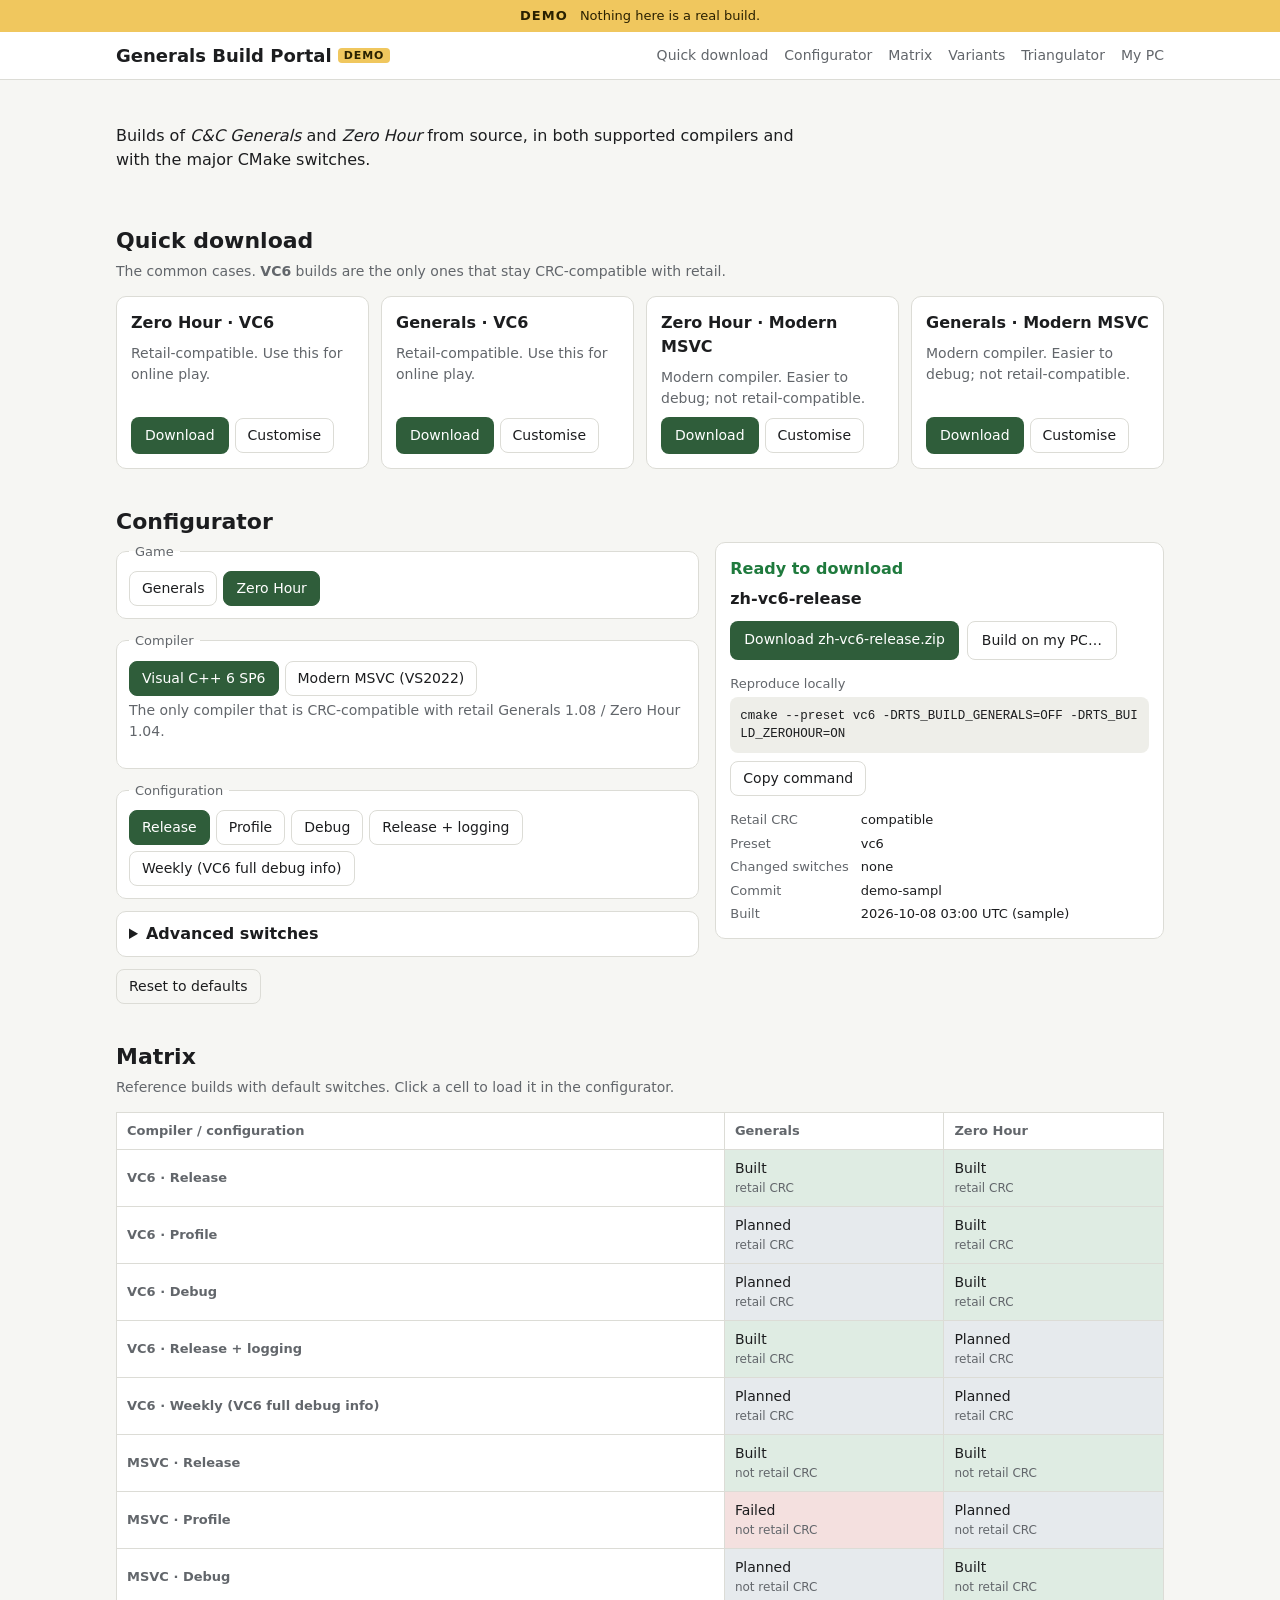
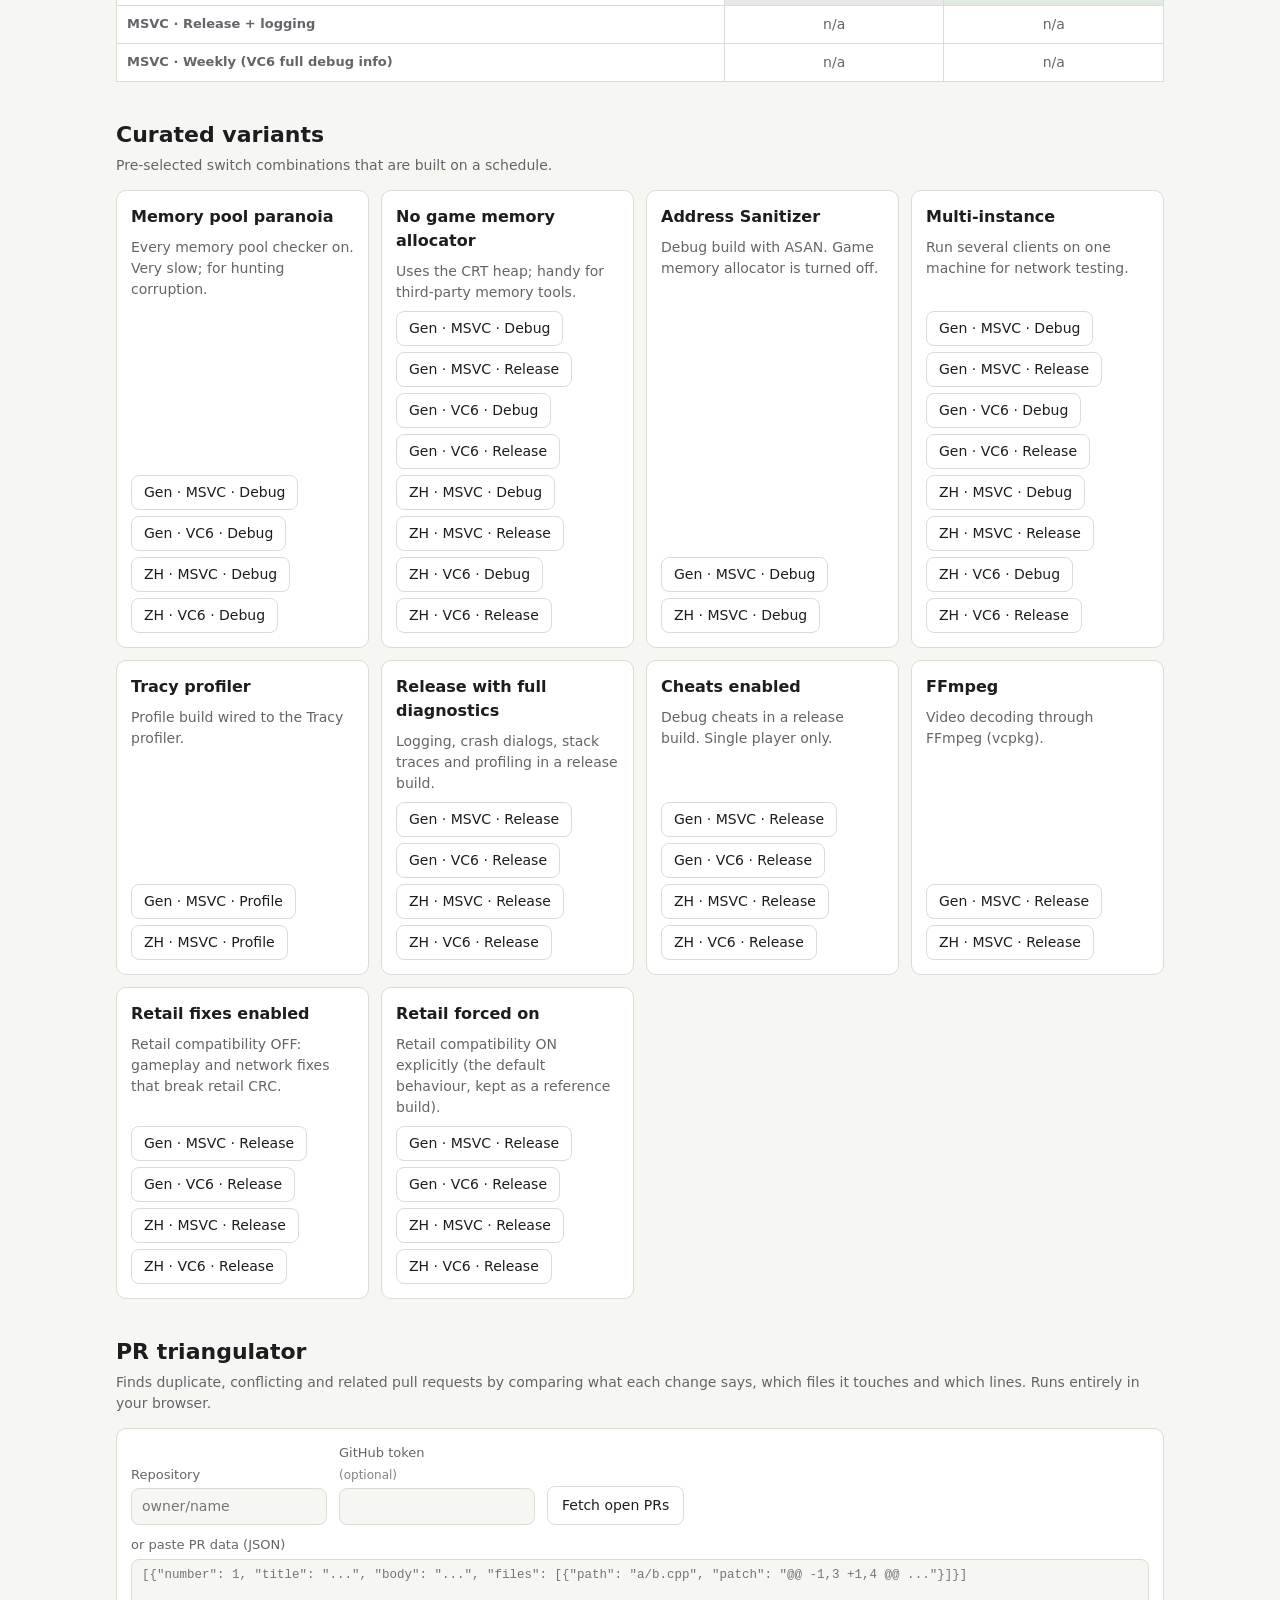
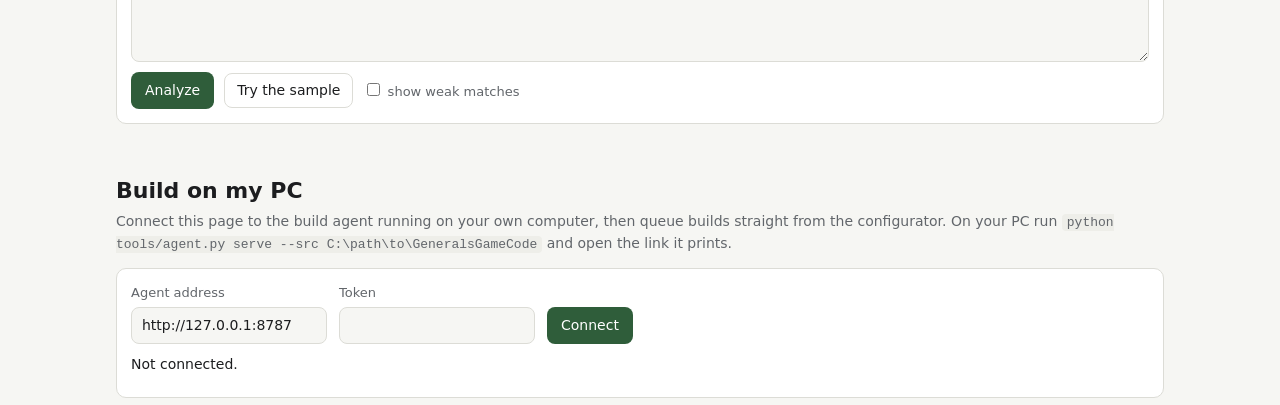
==== commit 537e85b2: "Put the triangulator and desktop agent on the site The page now has a PR triangulator panel (JS port" ====
--- a/portal.html
+++ b/portal.html
@@ -118,10 +118,38 @@
 .demo-bar { background: #f0c75e; color: #2a2100; text-align: center; font-size: 13px; padding: 6px 12px; }
 .demo-bar strong { letter-spacing: .08em; margin-right: 8px; }
 .demo-tag { font-size: 11px; font-weight: 600; letter-spacing: .08em; text-transform: uppercase; background: #f0c75e; color: #2a2100; border-radius: 4px; padding: 1px 6px; vertical-align: middle; }
+
+/* triangulator + desktop panels */
+.panel { background: var(--panel); border: 1px solid var(--line); border-radius: 10px; padding: 14px; }
+.fields { display: flex; flex-wrap: wrap; gap: 10px 12px; align-items: end; margin-bottom: 10px; }
+.fields label, label.block { display: flex; flex-direction: column; gap: 4px; font-size: 13px; color: var(--muted); }
+label.block { margin-bottom: 10px; }
+.opt { font-size: 12px; opacity: .8; }
+input[type="text"], input[type="password"], input:not([type]), textarea { font: inherit; font-size: 14px; color: var(--ink); background: var(--bg); border: 1px solid var(--line); border-radius: 8px; padding: 7px 10px; min-width: 0; }
+textarea { width: 100%; font: 12.5px/1.4 ui-monospace, Menlo, Consolas, monospace; resize: vertical; }
+.row { display: flex; flex-wrap: wrap; gap: 10px; align-items: center; }
+label.inline { flex-direction: row; align-items: center; gap: 6px; font-size: 13px; color: var(--muted); }
+.agent-status { font-size: 14px; margin: 0 0 8px; }
+.agent-status.ok { color: var(--ok); } .agent-status.bad { color: var(--bad); }
+#agent-queue .qrow { display: flex; gap: 8px; align-items: center; padding: 4px 0; font-size: 14px; }
+#agent-queue code { word-break: break-all; }
+.tag.info { color: var(--info); border-color: currentColor; }
+.tri-card { background: var(--panel); border: 1px solid var(--line); border-radius: 10px; padding: 10px 14px; margin-bottom: 10px; }
+.tri-head { display: flex; flex-wrap: wrap; gap: 6px 8px; align-items: center; font-weight: 600; }
+.tri-head a { color: var(--ink); }
+.chips { display: inline-flex; gap: 4px; flex-wrap: wrap; margin-left: auto; }
+.chip { font-size: 12px; font-weight: 400; padding: 1px 8px; border-radius: 999px; border: 1px dashed var(--line); color: var(--muted); }
+.chip.on { border-style: solid; color: var(--ink); background: color-mix(in srgb, var(--accent) 18%, transparent); }
+.tri-titles { font-size: 14px; color: var(--muted); margin-top: 4px; }
+.tri-files { font-size: 12.5px; color: var(--muted); margin-top: 4px; word-break: break-all; }
+.tri-groups { font-size: 14px; }
+code { background: var(--code); border-radius: 4px; padding: 1px 5px; font-size: 13px; }
+
+[hidden] { display: none !important; }
 </style>
 </head>
 <body>
-<div class="demo-bar" role="note"><strong>DEMO</strong> Sample data and placeholder downloads. Nothing here is a real build of the game.</div>
+<div class="demo-bar" role="note"><strong>DEMO</strong> Nothing here is a real build.</div>
 <header class="top">
   <div class="wrap">
     <h1>Generals Build Portal <span class="demo-tag">demo</span></h1>
@@ -130,13 +158,15 @@
       <a href="#configure">Configurator</a>
       <a href="#matrix">Matrix</a>
       <a href="#variants">Variants</a>
+      <a href="#triangulator">Triangulator</a>
+      <a href="#desktop">My PC</a>
     </nav>
   </div>
 </header>
 
 <main class="wrap">
   <section class="intro">
-    <p>Builds of <em>C&amp;C Generals</em> and <em>Zero Hour</em> from source, in both supported compilers and with the major CMake switches. The game's own data files are <strong>not</strong> included; you need your own copy of the game.</p>
+    <p>Builds of <em>C&amp;C Generals</em> and <em>Zero Hour</em> from source, in both supported compilers and with the major CMake switches.</p>
     <p class="meta" id="commit-line"></p>
   </section>
 
@@ -184,12 +214,493 @@
     <p class="hint">Pre-selected switch combinations that are built on a schedule.</p>
     <div class="cards" id="variant-cards"></div>
   </section>
+
+  <section id="triangulator">
+    <h2>PR triangulator</h2>
+    <p class="hint">Finds duplicate, conflicting and related pull requests by comparing what each change says, which files it touches and which lines. Runs entirely in your browser.</p>
+    <div class="panel">
+      <div class="fields">
+        <label>Repository <input id="tri-repo" placeholder="owner/name" autocomplete="off" spellcheck="false"></label>
+        <label>GitHub token <span class="opt">(optional)</span> <input id="tri-token" type="password" autocomplete="off"></label>
+        <button type="button" class="btn alt" id="tri-fetch">Fetch open PRs</button>
+      </div>
+      <label class="block">or paste PR data (JSON)
+        <textarea id="tri-json" rows="5" spellcheck="false" placeholder='[{"number": 1, "title": "...", "body": "...", "files": [{"path": "a/b.cpp", "patch": "@@ -1,3 +1,4 @@ ..."}]}]'></textarea>
+      </label>
+      <div class="row">
+        <button type="button" class="btn" id="tri-run">Analyze</button>
+        <button type="button" class="ghost" id="tri-sample">Try the sample</button>
+        <label class="inline"><input type="checkbox" id="tri-weak"> show weak matches</label>
+      </div>
+    </div>
+    <p id="tri-msg" class="hint" role="status"></p>
+    <div id="tri-out"></div>
+  </section>
+
+  <section id="desktop">
+    <h2>Build on my PC</h2>
+    <p class="hint">Connect this page to the build agent running on your own computer, then queue builds straight from the configurator. On your PC run <code>python tools/agent.py serve --src C:\path\to\GeneralsGameCode</code> and open the link it prints.</p>
+    <div class="panel">
+      <div class="fields">
+        <label>Agent address <input id="agent-url" value="http://127.0.0.1:8787" autocomplete="off" spellcheck="false"></label>
+        <label>Token <input id="agent-token" type="password" autocomplete="off"></label>
+        <button type="button" class="btn" id="agent-connect">Connect</button>
+        <button type="button" class="ghost" id="agent-disconnect" hidden>Disconnect</button>
+      </div>
+      <p id="agent-status" class="agent-status" role="status">Not connected.</p>
+      <div id="agent-queue"></div>
+    </div>
+  </section>
 </main>
 
-<footer class="wrap foot">
-  <p>Unofficial community builds. Command &amp; Conquer, Generals and Zero Hour are trademarks of Electronic Arts Inc. No game data is distributed here. Builds with debug cheats or debug features are for testing only, not multiplayer.</p>
-</footer>
 <script>window.PORTAL_EMBEDDED=true;window.PORTAL_DATA={"schema":{"repo":"","games":[{"id":"generals","name":"Generals","cmake":{"RTS_BUILD_GENERALS":"ON","RTS_BUILD_ZEROHOUR":"OFF"},"ci_name":"Generals"},{"id":"zh","name":"Zero Hour","cmake":{"RTS_BUILD_GENERALS":"OFF","RTS_BUILD_ZEROHOUR":"ON"},"ci_name":"GeneralsMD"}],"compilers":[{"id":"vc6","name":"Visual C++ 6 SP6","note":"The only compiler that is CRC-compatible with retail Generals 1.08 / Zero Hour 1.04.","retail_crc":true},{"id":"msvc","name":"Modern MSVC (VS2022)","note":"Not CRC-compatible with retail. Cannot play online against retail clients.","retail_crc":false}],"configs":[{"id":"release","name":"Release","presets":{"vc6":"vc6","msvc":"win32"}},{"id":"profile","name":"Profile","presets":{"vc6":"vc6-profile","msvc":"win32-profile"}},{"id":"debug","name":"Debug","presets":{"vc6":"vc6-debug","msvc":"win32-debug"}},{"id":"releaselog","name":"Release + logging","presets":{"vc6":"vc6-releaselog"}},{"id":"weekly","name":"Weekly (VC6 full debug info)","presets":{"vc6":"vc6-weekly"}}],"vcpkg_presets":{"win32":"win32-vcpkg","win32-profile":"win32-vcpkg-profile","win32-debug":"win32-vcpkg-debug"},"groups":[{"id":"retail","name":"Retail compatibility"},{"id":"debug","name":"Debug features"},{"id":"memory","name":"Memory"},{"id":"extras","name":"Extras"}],"switches":[{"id":"retail_compat","cmake":"RTS_BUILD_OPTION_RETAIL_COMPATIBLE_GAME","group":"retail","type":"tristate","default":"DEFAULT","help":"OFF enables retail-incompatible fixes (CRC, data, save and network changes). DEFAULT follows GameDefines.h."},{"id":"debug_logging","cmake":"RTS_DEBUG_LOGGING","group":"debug","type":"tristate","default":"DEFAULT","help":"Debug logging. DEFAULT = on for debug builds."},{"id":"debug_crashing","cmake":"RTS_DEBUG_CRASHING","group":"debug","type":"tristate","default":"DEFAULT","help":"Debug assert dialogs."},{"id":"debug_stacktrace","cmake":"RTS_DEBUG_STACKTRACE","group":"debug","type":"tristate","default":"DEFAULT","help":"Stack tracing. Implies debug logging."},{"id":"debug_profile","cmake":"RTS_DEBUG_PROFILE","group":"debug","type":"tristate","default":"DEFAULT","help":"Debug profiling."},{"id":"debug_cheats","cmake":"RTS_DEBUG_CHEATS","group":"debug","type":"bool","default":"OFF","warn":"Cheats in a release build. Do not use for multiplayer.","help":"Debug cheats in release builds."},{"id":"debug_multi_instance","cmake":"RTS_DEBUG_MULTI_INSTANCE","group":"debug","type":"bool","default":"OFF","help":"Allow multiple client instances."},{"id":"debug_log_in_crc_log","cmake":"RTS_DEBUG_INCLUDE_DEBUG_LOG_IN_CRC_LOG","group":"debug","type":"bool","default":"OFF","help":"Include the normal debug log in the CRC log."},{"id":"tracy","cmake":"RTS_BUILD_OPTION_PROFILE_TRACY","group":"debug","type":"bool","default":"OFF","when":[{"config":["profile"],"compiler":["msvc"]}],"why":"Tracy needs a Profile build with modern MSVC.","help":"Tracy profiler integration."},{"id":"asan","cmake":"RTS_BUILD_OPTION_ASAN","group":"debug","type":"bool","default":"OFF","when":[{"compiler":["msvc"]}],"why":"Address Sanitizer is not available for VC6.","help":"Address Sanitizer. Forces the game memory allocator off."},{"id":"gamememory","cmake":"RTS_GAMEMEMORY_ENABLE","group":"memory","type":"bool","default":"ON","help":"Original game memory pool and dynamic memory allocator."},{"id":"mp_override_malloc","cmake":"RTS_MEMORYPOOL_OVERRIDE_MALLOC","group":"memory","type":"bool","default":"OFF","when":[{"switch":"gamememory","in":["ON"]}],"why":"Needs the game memory allocator.","help":"Route malloc through the dynamic memory allocator."},{"id":"mp_dlink","cmake":"RTS_MEMORYPOOL_MPSB_DLINK","group":"memory","type":"bool","default":"ON","when":[{"switch":"gamememory","in":["ON"]}],"why":"Needs the game memory allocator.","help":"Backlink on pool blocks: faster frees, more memory."},{"id":"mp_debug","cmake":"RTS_MEMORYPOOL_DEBUG","group":"memory","type":"bool","default":"ON","when":[{"switch":"gamememory","in":["ON"]}],"why":"Needs the game memory allocator.","help":"Memory pool debug support."},{"id":"mp_debug_custom_new","cmake":"RTS_MEMORYPOOL_DEBUG_CUSTOM_NEW","group":"memory","type":"bool","default":"ON","when":[{"switch":"mp_debug","in":["ON"]}],"why":"Needs memory pool debug.","help":"Custom operator new for the memory pool."},{"id":"mp_debug_boundingwall","cmake":"RTS_MEMORYPOOL_DEBUG_BOUNDINGWALL","group":"memory","type":"bool","default":"ON","when":[{"switch":"mp_debug","in":["ON"]}],"why":"Needs memory pool debug.","help":"Bounding-wall checks to find memory trampling."},{"id":"mp_debug_checkpointing","cmake":"RTS_MEMORYPOOL_DEBUG_CHECKPOINTING","group":"memory","type":"bool","default":"OFF","when":[{"switch":"mp_debug","in":["ON"]}],"why":"Needs memory pool debug.","help":"Record allocation history checkpoints."},{"id":"mp_debug_stacktrace","cmake":"RTS_MEMORYPOOL_DEBUG_STACKTRACE","group":"memory","type":"bool","default":"OFF","when":[{"switch":"mp_debug","in":["ON"]}],"why":"Needs memory pool debug.","warn":"Slows the game down significantly.","help":"Stack trace per allocation."},{"id":"mp_debug_intense_verify","cmake":"RTS_MEMORYPOOL_DEBUG_INTENSE_VERIFY","group":"memory","type":"bool","default":"OFF","when":[{"switch":"mp_debug","in":["ON"]}],"why":"Needs memory pool debug.","warn":"Very slow.","help":"Verify the pool after nearly every operation."},{"id":"mp_debug_block_ownership","cmake":"RTS_MEMORYPOOL_DEBUG_CHECK_BLOCK_OWNERSHIP","group":"memory","type":"bool","default":"OFF","when":[{"switch":"mp_debug","in":["ON"]}],"why":"Needs memory pool debug.","warn":"Very slow.","help":"Check each block belongs to the pool it is freed to."},{"id":"mp_debug_dma_bookkeeping","cmake":"RTS_MEMORYPOOL_DEBUG_INTENSE_DMA_BOOKKEEPING","group":"memory","type":"bool","default":"OFF","when":[{"switch":"mp_debug","in":["ON"]}],"why":"Needs memory pool debug.","help":"Print memory pool usage statistics."},{"id":"crashdump","cmake":"RTS_CRASHDUMP_ENABLE","group":"memory","type":"bool","default":"ON","help":"Write crash dumps on unhandled exceptions."},{"id":"ffmpeg","cmake":"RTS_BUILD_OPTION_FFMPEG","group":"extras","type":"bool","default":"OFF","when":[{"compiler":["msvc"]}],"why":"FFmpeg comes from vcpkg, which needs modern MSVC.","help":"Build with FFmpeg support (uses the vcpkg preset)."},{"id":"tools","cmake":"RTS_BUILD_CORE_TOOLS","group":"extras","type":"bool","default":"ON","help":"Build the mod tools."},{"id":"extras","cmake":"RTS_BUILD_CORE_EXTRAS","group":"extras","type":"bool","default":"OFF","help":"Build extra tools and tests."}],"rules":[{"if":{"switch":"debug_stacktrace","in":["ON"]},"require":{"switch":"debug_logging","not_in":["OFF"]},"message":"Stack tracing implies debug logging, so logging cannot be OFF."},{"if":{"switch":"asan","in":["ON"]},"require":{"switch":"gamememory","in":["OFF"]},"message":"ASAN needs the game memory allocator off (it overrides new/delete)."},{"if":{"config":["weekly"]},"require":{"compiler":["vc6"]},"message":"The weekly config is VC6 only."}],"tier1":[{"compiler":"vc6","config":"release"},{"compiler":"vc6","config":"profile"},{"compiler":"vc6","config":"debug"},{"compiler":"vc6","config":"releaselog"},{"compiler":"vc6","config":"weekly"},{"compiler":"msvc","config":"release"},{"compiler":"msvc","config":"profile"},{"compiler":"msvc","config":"debug"}],"tier2":[{"id":"retail-off","name":"Retail fixes enabled","blurb":"Retail compatibility OFF: gameplay and network fixes that break retail CRC.","where":[{"compiler":["vc6","msvc"],"config":["release"]}],"switches":{"retail_compat":"OFF"}},{"id":"retail-on","name":"Retail forced on","blurb":"Retail compatibility ON explicitly (the default behaviour, kept as a reference build).","where":[{"compiler":["vc6","msvc"],"config":["release"]}],"switches":{"retail_compat":"ON"}},{"id":"no-gamememory","name":"No game memory allocator","blurb":"Uses the CRT heap; handy for third-party memory tools.","where":[{"compiler":["vc6","msvc"],"config":["release","debug"]}],"switches":{"gamememory":"OFF"}},{"id":"memory-paranoid","name":"Memory pool paranoia","blurb":"Every memory pool checker on. Very slow; for hunting corruption.","where":[{"compiler":["vc6","msvc"],"config":["debug"]}],"switches":{"mp_debug_checkpointing":"ON","mp_debug_stacktrace":"ON","mp_debug_intense_verify":"ON","mp_debug_block_ownership":"ON","mp_debug_dma_bookkeeping":"ON"}},{"id":"full-logging","name":"Release with full diagnostics","blurb":"Logging, crash dialogs, stack traces and profiling in a release build.","where":[{"compiler":["vc6","msvc"],"config":["release"]}],"switches":{"debug_logging":"ON","debug_crashing":"ON","debug_stacktrace":"ON","debug_profile":"ON"}},{"id":"cheats","name":"Cheats enabled","blurb":"Debug cheats in a release build. Single player only.","where":[{"compiler":["vc6","msvc"],"config":["release"]}],"switches":{"debug_cheats":"ON"}},{"id":"multi-instance","name":"Multi-instance","blurb":"Run several clients on one machine for network testing.","where":[{"compiler":["vc6","msvc"],"config":["release","debug"]}],"switches":{"debug_multi_instance":"ON"}},{"id":"asan","name":"Address Sanitizer","blurb":"Debug build with ASAN. Game memory allocator is turned off.","where":[{"compiler":["msvc"],"config":["debug"]}],"switches":{"asan":"ON","gamememory":"OFF"}},{"id":"tracy","name":"Tracy profiler","blurb":"Profile build wired to the Tracy profiler.","where":[{"compiler":["msvc"],"config":["profile"]}],"switches":{"tracy":"ON"}},{"id":"ffmpeg","name":"FFmpeg","blurb":"Video decoding through FFmpeg (vcpkg).","where":[{"compiler":["msvc"],"config":["release"]}],"switches":{"ffmpeg":"ON"}}]},"builds":{"commit":"demo-sample","builds":[{"id":"generals-msvc-debug","game":"generals","compiler":"msvc","config":"debug","switches":{},"retail_crc":false,"preset":"win32-debug","ci_game":"Generals","cmake_args":["-DRTS_BUILD_GENERALS=ON","-DRTS_BUILD_ZEROHOUR=OFF"],"command":"cmake --preset win32-debug -DRTS_BUILD_GENERALS=ON -DRTS_BUILD_ZEROHOUR=OFF","tier":1,"name":"Debug (MSVC)","blurb":"CI preset, default switches.","warnings":["Not CRC-compatible with retail: Not CRC-compatible with retail. Cannot play online against retail clients."],"status":"planned"},{"id":"generals-msvc-profile","game":"generals","compiler":"msvc","config":"profile","switches":{},"retail_crc":false,"preset":"win32-profile","ci_game":"Generals","cmake_args":["-DRTS_BUILD_GENERALS=ON","-DRTS_BUILD_ZEROHOUR=OFF"],"command":"cmake --preset win32-profile -DRTS_BUILD_GENERALS=ON -DRTS_BUILD_ZEROHOUR=OFF","tier":1,"name":"Profile (MSVC)","blurb":"CI preset, default switches.","warnings":["Not CRC-compatible with retail: Not CRC-compatible with retail. Cannot play online against retail clients."],"status":"failed","built_at":"2026-10-08 03:00 UTC (sample)"},{"id":"generals-msvc-release","game":"generals","compiler":"msvc","config":"release","switches":{},"retail_crc":false,"preset":"win32","ci_game":"Generals","cmake_args":["-DRTS_BUILD_GENERALS=ON","-DRTS_BUILD_ZEROHOUR=OFF"],"command":"cmake --preset win32 -DRTS_BUILD_GENERALS=ON -DRTS_BUILD_ZEROHOUR=OFF","tier":1,"name":"Release (MSVC)","blurb":"CI preset, default switches.","warnings":["Not CRC-compatible with retail: Not CRC-compatible with retail. Cannot play online against retail clients."],"status":"built","commit":"demo-sample","built_at":"2026-10-08 03:00 UTC (sample)","files":[{"name":"generals-msvc-release.zip","url":"[data-uri]","size":313,"sha256":"efa1a46def96ec70424bb81feffe770c3f149b5f571e70945e5545592367741e"}]},{"id":"generals-vc6-debug","game":"generals","compiler":"vc6","config":"debug","switches":{},"retail_crc":true,"preset":"vc6-debug","ci_game":"Generals","cmake_args":["-DRTS_BUILD_GENERALS=ON","-DRTS_BUILD_ZEROHOUR=OFF"],"command":"cmake --preset vc6-debug -DRTS_BUILD_GENERALS=ON -DRTS_BUILD_ZEROHOUR=OFF","tier":1,"name":"Debug (VC6)","blurb":"CI preset, default switches.","warnings":[],"status":"planned"},{"id":"generals-vc6-profile","game":"generals","compiler":"vc6","config":"profile","switches":{},"retail_crc":true,"preset":"vc6-profile","ci_game":"Generals","cmake_args":["-DRTS_BUILD_GENERALS=ON","-DRTS_BUILD_ZEROHOUR=OFF"],"command":"cmake --preset vc6-profile -DRTS_BUILD_GENERALS=ON -DRTS_BUILD_ZEROHOUR=OFF","tier":1,"name":"Profile (VC6)","blurb":"CI preset, default switches.","warnings":[],"status":"planned"},{"id":"generals-vc6-release","game":"generals","compiler":"vc6","config":"release","switches":{},"retail_crc":true,"preset":"vc6","ci_game":"Generals","cmake_args":["-DRTS_BUILD_GENERALS=ON","-DRTS_BUILD_ZEROHOUR=OFF"],"command":"cmake --preset vc6 -DRTS_BUILD_GENERALS=ON -DRTS_BUILD_ZEROHOUR=OFF","tier":1,"name":"Release (VC6)","blurb":"CI preset, default switches.","warnings":[],"status":"built","commit":"demo-sample","built_at":"2026-10-08 03:00 UTC (sample)","files":[{"name":"generals-vc6-release.zip","url":"[data-uri]","size":308,"sha256":"51c3838072aa085c008a4f469f54d70dd37e4f571a52ee1156b25e2ab1d3954f"}]},{"id":"generals-vc6-releaselog","game":"generals","compiler":"vc6","config":"releaselog","switches":{},"retail_crc":true,"preset":"vc6-releaselog","ci_game":"Generals","cmake_args":["-DRTS_BUILD_GENERALS=ON","-DRTS_BUILD_ZEROHOUR=OFF"],"command":"cmake --preset vc6-releaselog -DRTS_BUILD_GENERALS=ON -DRTS_BUILD_ZEROHOUR=OFF","tier":1,"name":"Release + logging (VC6)","blurb":"CI preset, default switches.","warnings":[],"status":"built","commit":"demo-sample","built_at":"2026-10-08 03:00 UTC (sample)","files":[{"name":"generals-vc6-releaselog.zip","url":"[data-uri]","size":311,"sha256":"5f8b852cd71717e5b7ec9ed42303453a65e6e7a14acb090eb2990dc103145e23"}]},{"id":"generals-vc6-weekly","game":"generals","compiler":"vc6","config":"weekly","switches":{},"retail_crc":true,"preset":"vc6-weekly","ci_game":"Generals","cmake_args":["-DRTS_BUILD_GENERALS=ON","-DRTS_BUILD_ZEROHOUR=OFF"],"command":"cmake --preset vc6-weekly -DRTS_BUILD_GENERALS=ON -DRTS_BUILD_ZEROHOUR=OFF","tier":1,"name":"Weekly (VC6 full debug info) (VC6)","blurb":"CI preset, default switches.","warnings":[],"status":"planned"},{"id":"zh-msvc-debug","game":"zh","compiler":"msvc","config":"debug","switches":{},"retail_crc":false,"preset":"win32-debug","ci_game":"GeneralsMD","cmake_args":["-DRTS_BUILD_GENERALS=OFF","-DRTS_BUILD_ZEROHOUR=ON"],"command":"cmake --preset win32-debug -DRTS_BUILD_GENERALS=OFF -DRTS_BUILD_ZEROHOUR=ON","tier":1,"name":"Debug (MSVC)","blurb":"CI preset, default switches.","warnings":["Not CRC-compatible with retail: Not CRC-compatible with retail. Cannot play online against retail clients."],"status":"built","commit":"demo-sample","built_at":"2026-10-08 03:00 UTC (sample)","files":[{"name":"zh-msvc-debug.zip","url":"[data-uri]","size":309,"sha256":"0119c7009287080cc289ed0a1971e3a0740d2c2822e646c1676a96ea4efde9bf"}]},{"id":"zh-msvc-profile","game":"zh","compiler":"msvc","config":"profile","switches":{},"retail_crc":false,"preset":"win32-profile","ci_game":"GeneralsMD","cmake_args":["-DRTS_BUILD_GENERALS=OFF","-DRTS_BUILD_ZEROHOUR=ON"],"command":"cmake --preset win32-profile -DRTS_BUILD_GENERALS=OFF -DRTS_BUILD_ZEROHOUR=ON","tier":1,"name":"Profile (MSVC)","blurb":"CI preset, default switches.","warnings":["Not CRC-compatible with retail: Not CRC-compatible with retail. Cannot play online against retail clients."],"status":"planned"},{"id":"zh-msvc-release","game":"zh","compiler":"msvc","config":"release","switches":{},"retail_crc":false,"preset":"win32","ci_game":"GeneralsMD","cmake_args":["-DRTS_BUILD_GENERALS=OFF","-DRTS_BUILD_ZEROHOUR=ON"],"command":"cmake --preset win32 -DRTS_BUILD_GENERALS=OFF -DRTS_BUILD_ZEROHOUR=ON","tier":1,"name":"Release (MSVC)","blurb":"CI preset, default switches.","warnings":["Not CRC-compatible with retail: Not CRC-compatible with retail. Cannot play online against retail clients."],"status":"built","commit":"demo-sample","built_at":"2026-10-08 03:00 UTC (sample)","files":[{"name":"zh-msvc-release.zip","url":"[data-uri]","size":310,"sha256":"d41d601c77f5170973bbaba56306eef90819bac305720865c19d079163597169"}]},{"id":"zh-vc6-debug","game":"zh","compiler":"vc6","config":"debug","switches":{},"retail_crc":true,"preset":"vc6-debug","ci_game":"GeneralsMD","cmake_args":["-DRTS_BUILD_GENERALS=OFF","-DRTS_BUILD_ZEROHOUR=ON"],"command":"cmake --preset vc6-debug -DRTS_BUILD_GENERALS=OFF -DRTS_BUILD_ZEROHOUR=ON","tier":1,"name":"Debug (VC6)","blurb":"CI preset, default switches.","warnings":[],"status":"built","commit":"demo-sample","built_at":"2026-10-08 03:00 UTC (sample)","files":[{"name":"zh-vc6-debug.zip","url":"[data-uri]","size":305,"sha256":"953057afa384d3fc5a7a166e06ee72a59cfd9667430325afce56285f1c8ccc55"}]},{"id":"zh-vc6-profile","game":"zh","compiler":"vc6","config":"profile","switches":{},"retail_crc":true,"preset":"vc6-profile","ci_game":"GeneralsMD","cmake_args":["-DRTS_BUILD_GENERALS=OFF","-DRTS_BUILD_ZEROHOUR=ON"],"command":"cmake --preset vc6-profile -DRTS_BUILD_GENERALS=OFF -DRTS_BUILD_ZEROHOUR=ON","tier":1,"name":"Profile (VC6)","blurb":"CI preset, default switches.","warnings":[],"status":"built","commit":"demo-sample","built_at":"2026-10-08 03:00 UTC (sample)","files":[{"name":"zh-vc6-profile.zip","url":"[data-uri]","size":304,"sha256":"91455ca7f56c39281336ce89a9aa4c534a5229d48c5a22e257e292ca267cc29f"}]},{"id":"zh-vc6-release","game":"zh","compiler":"vc6","config":"release","switches":{},"retail_crc":true,"preset":"vc6","ci_game":"GeneralsMD","cmake_args":["-DRTS_BUILD_GENERALS=OFF","-DRTS_BUILD_ZEROHOUR=ON"],"command":"cmake --preset vc6 -DRTS_BUILD_GENERALS=OFF -DRTS_BUILD_ZEROHOUR=ON","tier":1,"name":"Release (VC6)","blurb":"CI preset, default switches.","warnings":[],"status":"built","commit":"demo-sample","built_at":"2026-10-08 03:00 UTC (sample)","files":[{"name":"zh-vc6-release.zip","url":"[data-uri]","size":306,"sha256":"11b83e0b6c95f81a8c0600f41e62986f51a62e616eac1af59878b553a919894e"}]},{"id":"zh-vc6-releaselog","game":"zh","compiler":"vc6","config":"releaselog","switches":{},"retail_crc":true,"preset":"vc6-releaselog","ci_game":"GeneralsMD","cmake_args":["-DRTS_BUILD_GENERALS=OFF","-DRTS_BUILD_ZEROHOUR=ON"],"command":"cmake --preset vc6-releaselog -DRTS_BUILD_GENERALS=OFF -DRTS_BUILD_ZEROHOUR=ON","tier":1,"name":"Release + logging (VC6)","blurb":"CI preset, default switches.","warnings":[],"status":"planned"},{"id":"zh-vc6-weekly","game":"zh","compiler":"vc6","config":"weekly","switches":{},"retail_crc":true,"preset":"vc6-weekly","ci_game":"GeneralsMD","cmake_args":["-DRTS_BUILD_GENERALS=OFF","-DRTS_BUILD_ZEROHOUR=ON"],"command":"cmake --preset vc6-weekly -DRTS_BUILD_GENERALS=OFF -DRTS_BUILD_ZEROHOUR=ON","tier":1,"name":"Weekly (VC6 full debug info) (VC6)","blurb":"CI preset, default switches.","warnings":[],"status":"planned"},{"id":"generals-msvc-debug-211f1905","game":"generals","compiler":"msvc","config":"debug","switches":{"mp_debug_checkpointing":"ON","mp_debug_stacktrace":"ON","mp_debug_intense_verify":"ON","mp_debug_block_ownership":"ON","mp_debug_dma_bookkeeping":"ON"},"retail_crc":false,"preset":"win32-debug","ci_game":"Generals","cmake_args":["-DRTS_BUILD_GENERALS=ON","-DRTS_BUILD_ZEROHOUR=OFF","-DRTS_MEMORYPOOL_DEBUG_CHECKPOINTING=ON","-DRTS_MEMORYPOOL_DEBUG_STACKTRACE=ON","-DRTS_MEMORYPOOL_DEBUG_INTENSE_VERIFY=ON","-DRTS_MEMORYPOOL_DEBUG_CHECK_BLOCK_OWNERSHIP=ON","-DRTS_MEMORYPOOL_DEBUG_INTENSE_DMA_BOOKKEEPING=ON"],"command":"cmake --preset win32-debug -DRTS_BUILD_GENERALS=ON -DRTS_BUILD_ZEROHOUR=OFF -DRTS_MEMORYPOOL_DEBUG_CHECKPOINTING=ON -DRTS_MEMORYPOOL_DEBUG_STACKTRACE=ON -DRTS_MEMORYPOOL_DEBUG_INTENSE_VERIFY=ON -DRTS_MEMORYPOOL_DEBUG_CHECK_BLOCK_OWNERSHIP=ON -DRTS_MEMORYPOOL_DEBUG_INTENSE_DMA_BOOKKEEPING=ON","tier":2,"name":"Memory pool paranoia","blurb":"Every memory pool checker on. Very slow; for hunting corruption.","warnings":["mp_debug_stacktrace: Slows the game down significantly.","mp_debug_intense_verify: Very slow.","mp_debug_block_ownership: Very slow.","Not CRC-compatible with retail: Not CRC-compatible with retail. Cannot play online against retail clients."],"status":"planned"},{"id":"generals-msvc-debug-3df3fa9e","game":"generals","compiler":"msvc","config":"debug","switches":{"gamememory":"OFF"},"retail_crc":false,"preset":"win32-debug","ci_game":"Generals","cmake_args":["-DRTS_BUILD_GENERALS=ON","-DRTS_BUILD_ZEROHOUR=OFF","-DRTS_GAMEMEMORY_ENABLE=OFF"],"command":"cmake --preset win32-debug -DRTS_BUILD_GENERALS=ON -DRTS_BUILD_ZEROHOUR=OFF -DRTS_GAMEMEMORY_ENABLE=OFF","tier":2,"name":"No game memory allocator","blurb":"Uses the CRT heap; handy for third-party memory tools.","warnings":["Not CRC-compatible with retail: Not CRC-compatible with retail. Cannot play online against retail clients."],"status":"planned"},{"id":"generals-msvc-debug-a08328c3","game":"generals","compiler":"msvc","config":"debug","switches":{"asan":"ON","gamememory":"OFF"},"retail_crc":false,"preset":"win32-debug","ci_game":"Generals","cmake_args":["-DRTS_BUILD_GENERALS=ON","-DRTS_BUILD_ZEROHOUR=OFF","-DRTS_BUILD_OPTION_ASAN=ON","-DRTS_GAMEMEMORY_ENABLE=OFF"],"command":"cmake --preset win32-debug -DRTS_BUILD_GENERALS=ON -DRTS_BUILD_ZEROHOUR=OFF -DRTS_BUILD_OPTION_ASAN=ON -DRTS_GAMEMEMORY_ENABLE=OFF","tier":2,"name":"Address Sanitizer","blurb":"Debug build with ASAN. Game memory allocator is turned off.","warnings":["Not CRC-compatible with retail: Not CRC-compatible with retail. Cannot play online against retail clients."],"status":"planned"},{"id":"generals-msvc-debug-b9ce4605","game":"generals","compiler":"msvc","config":"debug","switches":{"debug_multi_instance":"ON"},"retail_crc":false,"preset":"win32-debug","ci_game":"Generals","cmake_args":["-DRTS_BUILD_GENERALS=ON","-DRTS_BUILD_ZEROHOUR=OFF","-DRTS_DEBUG_MULTI_INSTANCE=ON"],"command":"cmake --preset win32-debug -DRTS_BUILD_GENERALS=ON -DRTS_BUILD_ZEROHOUR=OFF -DRTS_DEBUG_MULTI_INSTANCE=ON","tier":2,"name":"Multi-instance","blurb":"Run several clients on one machine for network testing.","warnings":["Not CRC-compatible with retail: Not CRC-compatible with retail. Cannot play online against retail clients."],"status":"planned"},{"id":"generals-msvc-profile-39fcd033","game":"generals","compiler":"msvc","config":"profile","switches":{"tracy":"ON"},"retail_crc":false,"preset":"win32-profile","ci_game":"Generals","cmake_args":["-DRTS_BUILD_GENERALS=ON","-DRTS_BUILD_ZEROHOUR=OFF","-DRTS_BUILD_OPTION_PROFILE_TRACY=ON"],"command":"cmake --preset win32-profile -DRTS_BUILD_GENERALS=ON -DRTS_BUILD_ZEROHOUR=OFF -DRTS_BUILD_OPTION_PROFILE_TRACY=ON","tier":2,"name":"Tracy profiler","blurb":"Profile build wired to the Tracy profiler.","warnings":["Not CRC-compatible with retail: Not CRC-compatible with retail. Cannot play online against retail clients."],"status":"planned"},{"id":"generals-msvc-release-1317c282","game":"generals","compiler":"msvc","config":"release","switches":{"debug_logging":"ON","debug_crashing":"ON","debug_stacktrace":"ON","debug_profile":"ON"},"retail_crc":false,"preset":"win32","ci_game":"Generals","cmake_args":["-DRTS_BUILD_GENERALS=ON","-DRTS_BUILD_ZEROHOUR=OFF","-DRTS_DEBUG_LOGGING=ON","-DRTS_DEBUG_CRASHING=ON","-DRTS_DEBUG_STACKTRACE=ON","-DRTS_DEBUG_PROFILE=ON"],"command":"cmake --preset win32 -DRTS_BUILD_GENERALS=ON -DRTS_BUILD_ZEROHOUR=OFF -DRTS_DEBUG_LOGGING=ON -DRTS_DEBUG_CRASHING=ON -DRTS_DEBUG_STACKTRACE=ON -DRTS_DEBUG_PROFILE=ON","tier":2,"name":"Release with full diagnostics","blurb":"Logging, crash dialogs, stack traces and profiling in a release build.","warnings":["Not CRC-compatible with retail: Not CRC-compatible with retail. Cannot play online against retail clients."],"status":"planned"},{"id":"generals-msvc-release-39d2bc55","game":"generals","compiler":"msvc","config":"release","switches":{"debug_cheats":"ON"},"retail_crc":false,"preset":"win32","ci_game":"Generals","cmake_args":["-DRTS_BUILD_GENERALS=ON","-DRTS_BUILD_ZEROHOUR=OFF","-DRTS_DEBUG_CHEATS=ON"],"command":"cmake --preset win32 -DRTS_BUILD_GENERALS=ON -DRTS_BUILD_ZEROHOUR=OFF -DRTS_DEBUG_CHEATS=ON","tier":2,"name":"Cheats enabled","blurb":"Debug cheats in a release build. Single player only.","warnings":["debug_cheats: Cheats in a release build. Do not use for multiplayer.","Not CRC-compatible with retail: Not CRC-compatible with retail. Cannot play online against retail clients."],"status":"planned"},{"id":"generals-msvc-release-699b33f0","game":"generals","compiler":"msvc","config":"release","switches":{"ffmpeg":"ON"},"retail_crc":false,"preset":"win32-vcpkg","ci_game":"Generals","cmake_args":["-DRTS_BUILD_GENERALS=ON","-DRTS_BUILD_ZEROHOUR=OFF","-DRTS_BUILD_OPTION_FFMPEG=ON"],"command":"cmake --preset win32-vcpkg -DRTS_BUILD_GENERALS=ON -DRTS_BUILD_ZEROHOUR=OFF -DRTS_BUILD_OPTION_FFMPEG=ON","tier":2,"name":"FFmpeg","blurb":"Video decoding through FFmpeg (vcpkg).","warnings":["Not CRC-compatible with retail: Not CRC-compatible with retail. Cannot play online against retail clients."],"status":"planned"},{"id":"generals-msvc-release-a3e39e81","game":"generals","compiler":"msvc","config":"release","switches":{"retail_compat":"OFF"},"retail_crc":false,"preset":"win32","ci_game":"Generals","cmake_args":["-DRTS_BUILD_GENERALS=ON","-DRTS_BUILD_ZEROHOUR=OFF","-DRTS_BUILD_OPTION_RETAIL_COMPATIBLE_GAME=OFF"],"command":"cmake --preset win32 -DRTS_BUILD_GENERALS=ON -DRTS_BUILD_ZEROHOUR=OFF -DRTS_BUILD_OPTION_RETAIL_COMPATIBLE_GAME=OFF","tier":2,"name":"Retail fixes enabled","blurb":"Retail compatibility OFF: gameplay and network fixes that break retail CRC.","warnings":[],"status":"planned"},{"id":"generals-msvc-release-b86bb9d4","game":"generals","compiler":"msvc","config":"release","switches":{"gamememory":"OFF"},"retail_crc":false,"preset":"win32","ci_game":"Generals","cmake_args":["-DRTS_BUILD_GENERALS=ON","-DRTS_BUILD_ZEROHOUR=OFF","-DRTS_GAMEMEMORY_ENABLE=OFF"],"command":"cmake --preset win32 -DRTS_BUILD_GENERALS=ON -DRTS_BUILD_ZEROHOUR=OFF -DRTS_GAMEMEMORY_ENABLE=OFF","tier":2,"name":"No game memory allocator","blurb":"Uses the CRT heap; handy for third-party memory tools.","warnings":["Not CRC-compatible with retail: Not CRC-compatible with retail. Cannot play online against retail clients."],"status":"planned"},{"id":"generals-msvc-release-d14c1b4d","game":"generals","compiler":"msvc","config":"release","switches":{"debug_multi_instance":"ON"},"retail_crc":false,"preset":"win32","ci_game":"Generals","cmake_args":["-DRTS_BUILD_GENERALS=ON","-DRTS_BUILD_ZEROHOUR=OFF","-DRTS_DEBUG_MULTI_INSTANCE=ON"],"command":"cmake --preset win32 -DRTS_BUILD_GENERALS=ON -DRTS_BUILD_ZEROHOUR=OFF -DRTS_DEBUG_MULTI_INSTANCE=ON","tier":2,"name":"Multi-instance","blurb":"Run several clients on one machine for network testing.","warnings":["Not CRC-compatible with retail: Not CRC-compatible with retail. Cannot play online against retail clients."],"status":"planned"},{"id":"generals-msvc-release-e45c4ccc","game":"generals","compiler":"msvc","config":"release","switches":{"retail_compat":"ON"},"retail_crc":false,"preset":"win32","ci_game":"Generals","cmake_args":["-DRTS_BUILD_GENERALS=ON","-DRTS_BUILD_ZEROHOUR=OFF","-DRTS_BUILD_OPTION_RETAIL_COMPATIBLE_GAME=ON"],"command":"cmake --preset win32 -DRTS_BUILD_GENERALS=ON -DRTS_BUILD_ZEROHOUR=OFF -DRTS_BUILD_OPTION_RETAIL_COMPATIBLE_GAME=ON","tier":2,"name":"Retail forced on","blurb":"Retail compatibility ON explicitly (the default behaviour, kept as a reference build).","warnings":["Not CRC-compatible with retail: Not CRC-compatible with retail. Cannot play online against retail clients."],"status":"planned"},{"id":"generals-vc6-debug-047a342c","game":"generals","compiler":"vc6","config":"debug","switches":{"mp_debug_checkpointing":"ON","mp_debug_stacktrace":"ON","mp_debug_intense_verify":"ON","mp_debug_block_ownership":"ON","mp_debug_dma_bookkeeping":"ON"},"retail_crc":true,"preset":"vc6-debug","ci_game":"Generals","cmake_args":["-DRTS_BUILD_GENERALS=ON","-DRTS_BUILD_ZEROHOUR=OFF","-DRTS_MEMORYPOOL_DEBUG_CHECKPOINTING=ON","-DRTS_MEMORYPOOL_DEBUG_STACKTRACE=ON","-DRTS_MEMORYPOOL_DEBUG_INTENSE_VERIFY=ON","-DRTS_MEMORYPOOL_DEBUG_CHECK_BLOCK_OWNERSHIP=ON","-DRTS_MEMORYPOOL_DEBUG_INTENSE_DMA_BOOKKEEPING=ON"],"command":"cmake --preset vc6-debug -DRTS_BUILD_GENERALS=ON -DRTS_BUILD_ZEROHOUR=OFF -DRTS_MEMORYPOOL_DEBUG_CHECKPOINTING=ON -DRTS_MEMORYPOOL_DEBUG_STACKTRACE=ON -DRTS_MEMORYPOOL_DEBUG_INTENSE_VERIFY=ON -DRTS_MEMORYPOOL_DEBUG_CHECK_BLOCK_OWNERSHIP=ON -DRTS_MEMORYPOOL_DEBUG_INTENSE_DMA_BOOKKEEPING=ON","tier":2,"name":"Memory pool paranoia","blurb":"Every memory pool checker on. Very slow; for hunting corruption.","warnings":["mp_debug_stacktrace: Slows the game down significantly.","mp_debug_intense_verify: Very slow.","mp_debug_block_ownership: Very slow."],"status":"planned"},{"id":"generals-vc6-debug-0e4e4c60","game":"generals","compiler":"vc6","config":"debug","switches":{"debug_multi_instance":"ON"},"retail_crc":true,"preset":"vc6-debug","ci_game":"Generals","cmake_args":["-DRTS_BUILD_GENERALS=ON","-DRTS_BUILD_ZEROHOUR=OFF","-DRTS_DEBUG_MULTI_INSTANCE=ON"],"command":"cmake --preset vc6-debug -DRTS_BUILD_GENERALS=ON -DRTS_BUILD_ZEROHOUR=OFF -DRTS_DEBUG_MULTI_INSTANCE=ON","tier":2,"name":"Multi-instance","blurb":"Run several clients on one machine for network testing.","warnings":[],"status":"planned"},{"id":"generals-vc6-debug-a3812bbc","game":"generals","compiler":"vc6","config":"debug","switches":{"gamememory":"OFF"},"retail_crc":true,"preset":"vc6-debug","ci_game":"Generals","cmake_args":["-DRTS_BUILD_GENERALS=ON","-DRTS_BUILD_ZEROHOUR=OFF","-DRTS_GAMEMEMORY_ENABLE=OFF"],"command":"cmake --preset vc6-debug -DRTS_BUILD_GENERALS=ON -DRTS_BUILD_ZEROHOUR=OFF -DRTS_GAMEMEMORY_ENABLE=OFF","tier":2,"name":"No game memory allocator","blurb":"Uses the CRT heap; handy for third-party memory tools.","warnings":[],"status":"planned"},{"id":"generals-vc6-release-0e1049ec","game":"generals","compiler":"vc6","config":"release","switches":{"retail_compat":"OFF"},"retail_crc":false,"preset":"vc6","ci_game":"Generals","cmake_args":["-DRTS_BUILD_GENERALS=ON","-DRTS_BUILD_ZEROHOUR=OFF","-DRTS_BUILD_OPTION_RETAIL_COMPATIBLE_GAME=OFF"],"command":"cmake --preset vc6 -DRTS_BUILD_GENERALS=ON -DRTS_BUILD_ZEROHOUR=OFF -DRTS_BUILD_OPTION_RETAIL_COMPATIBLE_GAME=OFF","tier":2,"name":"Retail fixes enabled","blurb":"Retail compatibility OFF: gameplay and network fixes that break retail CRC.","warnings":[],"status":"planned"},{"id":"generals-vc6-release-0f9ff475","game":"generals","compiler":"vc6","config":"release","switches":{"gamememory":"OFF"},"retail_crc":true,"preset":"vc6","ci_game":"Generals","cmake_args":["-DRTS_BUILD_GENERALS=ON","-DRTS_BUILD_ZEROHOUR=OFF","-DRTS_GAMEMEMORY_ENABLE=OFF"],"command":"cmake --preset vc6 -DRTS_BUILD_GENERALS=ON -DRTS_BUILD_ZEROHOUR=OFF -DRTS_GAMEMEMORY_ENABLE=OFF","tier":2,"name":"No game memory allocator","blurb":"Uses the CRT heap; handy for third-party memory tools.","warnings":[],"status":"planned"},{"id":"generals-vc6-release-35c459c1","game":"generals","compiler":"vc6","config":"release","switches":{"debug_cheats":"ON"},"retail_crc":true,"preset":"vc6","ci_game":"Generals","cmake_args":["-DRTS_BUILD_GENERALS=ON","-DRTS_BUILD_ZEROHOUR=OFF","-DRTS_DEBUG_CHEATS=ON"],"command":"cmake --preset vc6 -DRTS_BUILD_GENERALS=ON -DRTS_BUILD_ZEROHOUR=OFF -DRTS_DEBUG_CHEATS=ON","tier":2,"name":"Cheats enabled","blurb":"Debug cheats in a release build. Single player only.","warnings":["debug_cheats: Cheats in a release build. Do not use for multiplayer."],"status":"planned"},{"id":"generals-vc6-release-5987df33","game":"generals","compiler":"vc6","config":"release","switches":{"debug_logging":"ON","debug_crashing":"ON","debug_stacktrace":"ON","debug_profile":"ON"},"retail_crc":true,"preset":"vc6","ci_game":"Generals","cmake_args":["-DRTS_BUILD_GENERALS=ON","-DRTS_BUILD_ZEROHOUR=OFF","-DRTS_DEBUG_LOGGING=ON","-DRTS_DEBUG_CRASHING=ON","-DRTS_DEBUG_STACKTRACE=ON","-DRTS_DEBUG_PROFILE=ON"],"command":"cmake --preset vc6 -DRTS_BUILD_GENERALS=ON -DRTS_BUILD_ZEROHOUR=OFF -DRTS_DEBUG_LOGGING=ON -DRTS_DEBUG_CRASHING=ON -DRTS_DEBUG_STACKTRACE=ON -DRTS_DEBUG_PROFILE=ON","tier":2,"name":"Release with full diagnostics","blurb":"Logging, crash dialogs, stack traces and profiling in a release build.","warnings":[],"status":"planned"},{"id":"generals-vc6-release-c44ed1d6","game":"generals","compiler":"vc6","config":"release","switches":{"debug_multi_instance":"ON"},"retail_crc":true,"preset":"vc6","ci_game":"Generals","cmake_args":["-DRTS_BUILD_GENERALS=ON","-DRTS_BUILD_ZEROHOUR=OFF","-DRTS_DEBUG_MULTI_INSTANCE=ON"],"command":"cmake --preset vc6 -DRTS_BUILD_GENERALS=ON -DRTS_BUILD_ZEROHOUR=OFF -DRTS_DEBUG_MULTI_INSTANCE=ON","tier":2,"name":"Multi-instance","blurb":"Run several clients on one machine for network testing.","warnings":[],"status":"planned"},{"id":"generals-vc6-release-ebd83208","game":"generals","compiler":"vc6","config":"release","switches":{"retail_compat":"ON"},"retail_crc":true,"preset":"vc6","ci_game":"Generals","cmake_args":["-DRTS_BUILD_GENERALS=ON","-DRTS_BUILD_ZEROHOUR=OFF","-DRTS_BUILD_OPTION_RETAIL_COMPATIBLE_GAME=ON"],"command":"cmake --preset vc6 -DRTS_BUILD_GENERALS=ON -DRTS_BUILD_ZEROHOUR=OFF -DRTS_BUILD_OPTION_RETAIL_COMPATIBLE_GAME=ON","tier":2,"name":"Retail forced on","blurb":"Retail compatibility ON explicitly (the default behaviour, kept as a reference build).","warnings":[],"status":"planned"},{"id":"zh-msvc-debug-117bc796","game":"zh","compiler":"msvc","config":"debug","switches":{"gamememory":"OFF"},"retail_crc":false,"preset":"win32-debug","ci_game":"GeneralsMD","cmake_args":["-DRTS_BUILD_GENERALS=OFF","-DRTS_BUILD_ZEROHOUR=ON","-DRTS_GAMEMEMORY_ENABLE=OFF"],"command":"cmake --preset win32-debug -DRTS_BUILD_GENERALS=OFF -DRTS_BUILD_ZEROHOUR=ON -DRTS_GAMEMEMORY_ENABLE=OFF","tier":2,"name":"No game memory allocator","blurb":"Uses the CRT heap; handy for third-party memory tools.","warnings":["Not CRC-compatible with retail: Not CRC-compatible with retail. Cannot play online against retail clients."],"status":"planned"},{"id":"zh-msvc-debug-2778347b","game":"zh","compiler":"msvc","config":"debug","switches":{"mp_debug_checkpointing":"ON","mp_debug_stacktrace":"ON","mp_debug_intense_verify":"ON","mp_debug_block_ownership":"ON","mp_debug_dma_bookkeeping":"ON"},"retail_crc":false,"preset":"win32-debug","ci_game":"GeneralsMD","cmake_args":["-DRTS_BUILD_GENERALS=OFF","-DRTS_BUILD_ZEROHOUR=ON","-DRTS_MEMORYPOOL_DEBUG_CHECKPOINTING=ON","-DRTS_MEMORYPOOL_DEBUG_STACKTRACE=ON","-DRTS_MEMORYPOOL_DEBUG_INTENSE_VERIFY=ON","-DRTS_MEMORYPOOL_DEBUG_CHECK_BLOCK_OWNERSHIP=ON","-DRTS_MEMORYPOOL_DEBUG_INTENSE_DMA_BOOKKEEPING=ON"],"command":"cmake --preset win32-debug -DRTS_BUILD_GENERALS=OFF -DRTS_BUILD_ZEROHOUR=ON -DRTS_MEMORYPOOL_DEBUG_CHECKPOINTING=ON -DRTS_MEMORYPOOL_DEBUG_STACKTRACE=ON -DRTS_MEMORYPOOL_DEBUG_INTENSE_VERIFY=ON -DRTS_MEMORYPOOL_DEBUG_CHECK_BLOCK_OWNERSHIP=ON -DRTS_MEMORYPOOL_DEBUG_INTENSE_DMA_BOOKKEEPING=ON","tier":2,"name":"Memory pool paranoia","blurb":"Every memory pool checker on. Very slow; for hunting corruption.","warnings":["mp_debug_stacktrace: Slows the game down significantly.","mp_debug_intense_verify: Very slow.","mp_debug_block_ownership: Very slow.","Not CRC-compatible with retail: Not CRC-compatible with retail. Cannot play online against retail clients."],"status":"planned"},{"id":"zh-msvc-debug-2f221234","game":"zh","compiler":"msvc","config":"debug","switches":{"asan":"ON","gamememory":"OFF"},"retail_crc":false,"preset":"win32-debug","ci_game":"GeneralsMD","cmake_args":["-DRTS_BUILD_GENERALS=OFF","-DRTS_BUILD_ZEROHOUR=ON","-DRTS_BUILD_OPTION_ASAN=ON","-DRTS_GAMEMEMORY_ENABLE=OFF"],"command":"cmake --preset win32-debug -DRTS_BUILD_GENERALS=OFF -DRTS_BUILD_ZEROHOUR=ON -DRTS_BUILD_OPTION_ASAN=ON -DRTS_GAMEMEMORY_ENABLE=OFF","tier":2,"name":"Address Sanitizer","blurb":"Debug build with ASAN. Game memory allocator is turned off.","warnings":["Not CRC-compatible with retail: Not CRC-compatible with retail. Cannot play online against retail clients."],"status":"planned"},{"id":"zh-msvc-debug-94cd1cf2","game":"zh","compiler":"msvc","config":"debug","switches":{"debug_multi_instance":"ON"},"retail_crc":false,"preset":"win32-debug","ci_game":"GeneralsMD","cmake_args":["-DRTS_BUILD_GENERALS=OFF","-DRTS_BUILD_ZEROHOUR=ON","-DRTS_DEBUG_MULTI_INSTANCE=ON"],"command":"cmake --preset win32-debug -DRTS_BUILD_GENERALS=OFF -DRTS_BUILD_ZEROHOUR=ON -DRTS_DEBUG_MULTI_INSTANCE=ON","tier":2,"name":"Multi-instance","blurb":"Run several clients on one machine for network testing.","warnings":["Not CRC-compatible with retail: Not CRC-compatible with retail. Cannot play online against retail clients."],"status":"planned"},{"id":"zh-msvc-profile-7496ef04","game":"zh","compiler":"msvc","config":"profile","switches":{"tracy":"ON"},"retail_crc":false,"preset":"win32-profile","ci_game":"GeneralsMD","cmake_args":["-DRTS_BUILD_GENERALS=OFF","-DRTS_BUILD_ZEROHOUR=ON","-DRTS_BUILD_OPTION_PROFILE_TRACY=ON"],"command":"cmake --preset win32-profile -DRTS_BUILD_GENERALS=OFF -DRTS_BUILD_ZEROHOUR=ON -DRTS_BUILD_OPTION_PROFILE_TRACY=ON","tier":2,"name":"Tracy profiler","blurb":"Profile build wired to the Tracy profiler.","warnings":["Not CRC-compatible with retail: Not CRC-compatible with retail. Cannot play online against retail clients."],"status":"planned"},{"id":"zh-msvc-release-05974e4c","game":"zh","compiler":"msvc","config":"release","switches":{"retail_compat":"OFF"},"retail_crc":false,"preset":"win32","ci_game":"GeneralsMD","cmake_args":["-DRTS_BUILD_GENERALS=OFF","-DRTS_BUILD_ZEROHOUR=ON","-DRTS_BUILD_OPTION_RETAIL_COMPATIBLE_GAME=OFF"],"command":"cmake --preset win32 -DRTS_BUILD_GENERALS=OFF -DRTS_BUILD_ZEROHOUR=ON -DRTS_BUILD_OPTION_RETAIL_COMPATIBLE_GAME=OFF","tier":2,"name":"Retail fixes enabled","blurb":"Retail compatibility OFF: gameplay and network fixes that break retail CRC.","warnings":[],"status":"planned"},{"id":"zh-msvc-release-511af770","game":"zh","compiler":"msvc","config":"release","switches":{"gamememory":"OFF"},"retail_crc":false,"preset":"win32","ci_game":"GeneralsMD","cmake_args":["-DRTS_BUILD_GENERALS=OFF","-DRTS_BUILD_ZEROHOUR=ON","-DRTS_GAMEMEMORY_ENABLE=OFF"],"command":"cmake --preset win32 -DRTS_BUILD_GENERALS=OFF -DRTS_BUILD_ZEROHOUR=ON -DRTS_GAMEMEMORY_ENABLE=OFF","tier":2,"name":"No game memory allocator","blurb":"Uses the CRT heap; handy for third-party memory tools.","warnings":["Not CRC-compatible with retail: Not CRC-compatible with retail. Cannot play online against retail clients."],"status":"planned"},{"id":"zh-msvc-release-63fcdf47","game":"zh","compiler":"msvc","config":"release","switches":{"debug_multi_instance":"ON"},"retail_crc":false,"preset":"win32","ci_game":"GeneralsMD","cmake_args":["-DRTS_BUILD_GENERALS=OFF","-DRTS_BUILD_ZEROHOUR=ON","-DRTS_DEBUG_MULTI_INSTANCE=ON"],"command":"cmake --preset win32 -DRTS_BUILD_GENERALS=OFF -DRTS_BUILD_ZEROHOUR=ON -DRTS_DEBUG_MULTI_INSTANCE=ON","tier":2,"name":"Multi-instance","blurb":"Run several clients on one machine for network testing.","warnings":["Not CRC-compatible with retail: Not CRC-compatible with retail. Cannot play online against retail clients."],"status":"planned"},{"id":"zh-msvc-release-6994e7d5","game":"zh","compiler":"msvc","config":"release","switches":{"retail_compat":"ON"},"retail_crc":false,"preset":"win32","ci_game":"GeneralsMD","cmake_args":["-DRTS_BUILD_GENERALS=OFF","-DRTS_BUILD_ZEROHOUR=ON","-DRTS_BUILD_OPTION_RETAIL_COMPATIBLE_GAME=ON"],"command":"cmake --preset win32 -DRTS_BUILD_GENERALS=OFF -DRTS_BUILD_ZEROHOUR=ON -DRTS_BUILD_OPTION_RETAIL_COMPATIBLE_GAME=ON","tier":2,"name":"Retail forced on","blurb":"Retail compatibility ON explicitly (the default behaviour, kept as a reference build).","warnings":["Not CRC-compatible with retail: Not CRC-compatible with retail. Cannot play online against retail clients."],"status":"planned"},{"id":"zh-msvc-release-72325070","game":"zh","compiler":"msvc","config":"release","switches":{"debug_cheats":"ON"},"retail_crc":false,"preset":"win32","ci_game":"GeneralsMD","cmake_args":["-DRTS_BUILD_GENERALS=OFF","-DRTS_BUILD_ZEROHOUR=ON","-DRTS_DEBUG_CHEATS=ON"],"command":"cmake --preset win32 -DRTS_BUILD_GENERALS=OFF -DRTS_BUILD_ZEROHOUR=ON -DRTS_DEBUG_CHEATS=ON","tier":2,"name":"Cheats enabled","blurb":"Debug cheats in a release build. Single player only.","warnings":["debug_cheats: Cheats in a release build. Do not use for multiplayer.","Not CRC-compatible with retail: Not CRC-compatible with retail. Cannot play online against retail clients."],"status":"planned"},{"id":"zh-msvc-release-9d47ec96","game":"zh","compiler":"msvc","config":"release","switches":{"debug_logging":"ON","debug_crashing":"ON","debug_stacktrace":"ON","debug_profile":"ON"},"retail_crc":false,"preset":"win32","ci_game":"GeneralsMD","cmake_args":["-DRTS_BUILD_GENERALS=OFF","-DRTS_BUILD_ZEROHOUR=ON","-DRTS_DEBUG_LOGGING=ON","-DRTS_DEBUG_CRASHING=ON","-DRTS_DEBUG_STACKTRACE=ON","-DRTS_DEBUG_PROFILE=ON"],"command":"cmake --preset win32 -DRTS_BUILD_GENERALS=OFF -DRTS_BUILD_ZEROHOUR=ON -DRTS_DEBUG_LOGGING=ON -DRTS_DEBUG_CRASHING=ON -DRTS_DEBUG_STACKTRACE=ON -DRTS_DEBUG_PROFILE=ON","tier":2,"name":"Release with full diagnostics","blurb":"Logging, crash dialogs, stack traces and profiling in a release build.","warnings":["Not CRC-compatible with retail: Not CRC-compatible with retail. Cannot play online against retail clients."],"status":"planned"},{"id":"zh-msvc-release-a2af145a","game":"zh","compiler":"msvc","config":"release","switches":{"ffmpeg":"ON"},"retail_crc":false,"preset":"win32-vcpkg","ci_game":"GeneralsMD","cmake_args":["-DRTS_BUILD_GENERALS=OFF","-DRTS_BUILD_ZEROHOUR=ON","-DRTS_BUILD_OPTION_FFMPEG=ON"],"command":"cmake --preset win32-vcpkg -DRTS_BUILD_GENERALS=OFF -DRTS_BUILD_ZEROHOUR=ON -DRTS_BUILD_OPTION_FFMPEG=ON","tier":2,"name":"FFmpeg","blurb":"Video decoding through FFmpeg (vcpkg).","warnings":["Not CRC-compatible with retail: Not CRC-compatible with retail. Cannot play online against retail clients."],"status":"planned"},{"id":"zh-vc6-debug-3e4ef0d0","game":"zh","compiler":"vc6","config":"debug","switches":{"debug_multi_instance":"ON"},"retail_crc":true,"preset":"vc6-debug","ci_game":"GeneralsMD","cmake_args":["-DRTS_BUILD_GENERALS=OFF","-DRTS_BUILD_ZEROHOUR=ON","-DRTS_DEBUG_MULTI_INSTANCE=ON"],"command":"cmake --preset vc6-debug -DRTS_BUILD_GENERALS=OFF -DRTS_BUILD_ZEROHOUR=ON -DRTS_DEBUG_MULTI_INSTANCE=ON","tier":2,"name":"Multi-instance","blurb":"Run several clients on one machine for network testing.","warnings":[],"status":"planned"},{"id":"zh-vc6-debug-8d3ea9ac","game":"zh","compiler":"vc6","config":"debug","switches":{"mp_debug_checkpointing":"ON","mp_debug_stacktrace":"ON","mp_debug_intense_verify":"ON","mp_debug_block_ownership":"ON","mp_debug_dma_bookkeeping":"ON"},"retail_crc":true,"preset":"vc6-debug","ci_game":"GeneralsMD","cmake_args":["-DRTS_BUILD_GENERALS=OFF","-DRTS_BUILD_ZEROHOUR=ON","-DRTS_MEMORYPOOL_DEBUG_CHECKPOINTING=ON","-DRTS_MEMORYPOOL_DEBUG_STACKTRACE=ON","-DRTS_MEMORYPOOL_DEBUG_INTENSE_VERIFY=ON","-DRTS_MEMORYPOOL_DEBUG_CHECK_BLOCK_OWNERSHIP=ON","-DRTS_MEMORYPOOL_DEBUG_INTENSE_DMA_BOOKKEEPING=ON"],"command":"cmake --preset vc6-debug -DRTS_BUILD_GENERALS=OFF -DRTS_BUILD_ZEROHOUR=ON -DRTS_MEMORYPOOL_DEBUG_CHECKPOINTING=ON -DRTS_MEMORYPOOL_DEBUG_STACKTRACE=ON -DRTS_MEMORYPOOL_DEBUG_INTENSE_VERIFY=ON -DRTS_MEMORYPOOL_DEBUG_CHECK_BLOCK_OWNERSHIP=ON -DRTS_MEMORYPOOL_DEBUG_INTENSE_DMA_BOOKKEEPING=ON","tier":2,"name":"Memory pool paranoia","blurb":"Every memory pool checker on. Very slow; for hunting corruption.","warnings":["mp_debug_stacktrace: Slows the game down significantly.","mp_debug_intense_verify: Very slow.","mp_debug_block_ownership: Very slow."],"status":"planned"},{"id":"zh-vc6-debug-a11c7e1b","game":"zh","compiler":"vc6","config":"debug","switches":{"gamememory":"OFF"},"retail_crc":true,"preset":"vc6-debug","ci_game":"GeneralsMD","cmake_args":["-DRTS_BUILD_GENERALS=OFF","-DRTS_BUILD_ZEROHOUR=ON","-DRTS_GAMEMEMORY_ENABLE=OFF"],"command":"cmake --preset vc6-debug -DRTS_BUILD_GENERALS=OFF -DRTS_BUILD_ZEROHOUR=ON -DRTS_GAMEMEMORY_ENABLE=OFF","tier":2,"name":"No game memory allocator","blurb":"Uses the CRT heap; handy for third-party memory tools.","warnings":[],"status":"planned"},{"id":"zh-vc6-release-04c31765","game":"zh","compiler":"vc6","config":"release","switches":{"retail_compat":"OFF"},"retail_crc":false,"preset":"vc6","ci_game":"GeneralsMD","cmake_args":["-DRTS_BUILD_GENERALS=OFF","-DRTS_BUILD_ZEROHOUR=ON","-DRTS_BUILD_OPTION_RETAIL_COMPATIBLE_GAME=OFF"],"command":"cmake --preset vc6 -DRTS_BUILD_GENERALS=OFF -DRTS_BUILD_ZEROHOUR=ON -DRTS_BUILD_OPTION_RETAIL_COMPATIBLE_GAME=OFF","tier":2,"name":"Retail fixes enabled","blurb":"Retail compatibility OFF: gameplay and network fixes that break retail CRC.","warnings":[],"status":"built","commit":"demo-sample","built_at":"2026-10-08 03:00 UTC (sample)","files":[{"name":"zh-vc6-release-04c31765.zip","url":"[data-uri]","size":342,"sha256":"030a4b0947c5df0619fd2bf9c6b72bf4a0376bfaf68bc2c0216f0cb598b232a4"}]},{"id":"zh-vc6-release-749b5023","game":"zh","compiler":"vc6","config":"release","switches":{"gamememory":"OFF"},"retail_crc":true,"preset":"vc6","ci_game":"GeneralsMD","cmake_args":["-DRTS_BUILD_GENERALS=OFF","-DRTS_BUILD_ZEROHOUR=ON","-DRTS_GAMEMEMORY_ENABLE=OFF"],"command":"cmake --preset vc6 -DRTS_BUILD_GENERALS=OFF -DRTS_BUILD_ZEROHOUR=ON -DRTS_GAMEMEMORY_ENABLE=OFF","tier":2,"name":"No game memory allocator","blurb":"Uses the CRT heap; handy for third-party memory tools.","warnings":[],"status":"built","commit":"demo-sample","built_at":"2026-10-08 03:00 UTC (sample)","files":[{"name":"zh-vc6-release-749b5023.zip","url":"[data-uri]","size":335,"sha256":"c71aad18cd9debbfa79da16afa6a3ac4162a094b0edb125c2c7760a3776c1e0f"}]},{"id":"zh-vc6-release-a22db4ae","game":"zh","compiler":"vc6","config":"release","switches":{"retail_compat":"ON"},"retail_crc":true,"preset":"vc6","ci_game":"GeneralsMD","cmake_args":["-DRTS_BUILD_GENERALS=OFF","-DRTS_BUILD_ZEROHOUR=ON","-DRTS_BUILD_OPTION_RETAIL_COMPATIBLE_GAME=ON"],"command":"cmake --preset vc6 -DRTS_BUILD_GENERALS=OFF -DRTS_BUILD_ZEROHOUR=ON -DRTS_BUILD_OPTION_RETAIL_COMPATIBLE_GAME=ON","tier":2,"name":"Retail forced on","blurb":"Retail compatibility ON explicitly (the default behaviour, kept as a reference build).","warnings":[],"status":"built","commit":"demo-sample","built_at":"2026-10-08 03:00 UTC (sample)","files":[{"name":"zh-vc6-release-a22db4ae.zip","url":"[data-uri]","size":340,"sha256":"eae7896022d3d00285f87a84a6dc7f98401572e9e45e02f12731be79ad361358"}]},{"id":"zh-vc6-release-a3bbb31f","game":"zh","compiler":"vc6","config":"release","switches":{"debug_multi_instance":"ON"},"retail_crc":true,"preset":"vc6","ci_game":"GeneralsMD","cmake_args":["-DRTS_BUILD_GENERALS=OFF","-DRTS_BUILD_ZEROHOUR=ON","-DRTS_DEBUG_MULTI_INSTANCE=ON"],"command":"cmake --preset vc6 -DRTS_BUILD_GENERALS=OFF -DRTS_BUILD_ZEROHOUR=ON -DRTS_DEBUG_MULTI_INSTANCE=ON","tier":2,"name":"Multi-instance","blurb":"Run several clients on one machine for network testing.","warnings":[],"status":"built","commit":"demo-sample","built_at":"2026-10-08 03:00 UTC (sample)","files":[{"name":"zh-vc6-release-a3bbb31f.zip","url":"[data-uri]","size":337,"sha256":"bbbb0a1846aa0c041f1d4467680a2b0e2ef71b5bdba3e2d7e9e49cf38aedf3c6"}]},{"id":"zh-vc6-release-bbb03501","game":"zh","compiler":"vc6","config":"release","switches":{"debug_cheats":"ON"},"retail_crc":true,"preset":"vc6","ci_game":"GeneralsMD","cmake_args":["-DRTS_BUILD_GENERALS=OFF","-DRTS_BUILD_ZEROHOUR=ON","-DRTS_DEBUG_CHEATS=ON"],"command":"cmake --preset vc6 -DRTS_BUILD_GENERALS=OFF -DRTS_BUILD_ZEROHOUR=ON -DRTS_DEBUG_CHEATS=ON","tier":2,"name":"Cheats enabled","blurb":"Debug cheats in a release build. Single player only.","warnings":["debug_cheats: Cheats in a release build. Do not use for multiplayer."],"status":"built","commit":"demo-sample","built_at":"2026-10-08 03:00 UTC (sample)","files":[{"name":"zh-vc6-release-bbb03501.zip","url":"[data-uri]","size":328,"sha256":"2d0737e23165a160ec6a76a22c80f0030fe715e9ba441d4cfc288e6e431f125a"}]},{"id":"zh-vc6-release-e63ee7ae","game":"zh","compiler":"vc6","config":"release","switches":{"debug_logging":"ON","debug_crashing":"ON","debug_stacktrace":"ON","debug_profile":"ON"},"retail_crc":true,"preset":"vc6","ci_game":"GeneralsMD","cmake_args":["-DRTS_BUILD_GENERALS=OFF","-DRTS_BUILD_ZEROHOUR=ON","-DRTS_DEBUG_LOGGING=ON","-DRTS_DEBUG_CRASHING=ON","-DRTS_DEBUG_STACKTRACE=ON","-DRTS_DEBUG_PROFILE=ON"],"command":"cmake --preset vc6 -DRTS_BUILD_GENERALS=OFF -DRTS_BUILD_ZEROHOUR=ON -DRTS_DEBUG_LOGGING=ON -DRTS_DEBUG_CRASHING=ON -DRTS_DEBUG_STACKTRACE=ON -DRTS_DEBUG_PROFILE=ON","tier":2,"name":"Release with full diagnostics","blurb":"Logging, crash dialogs, stack traces and profiling in a release build.","warnings":[],"status":"built","commit":"demo-sample","built_at":"2026-10-08 03:00 UTC (sample)","files":[{"name":"zh-vc6-release-e63ee7ae.zip","url":"[data-uri]","size":353,"sha256":"39a7fa8097fcc456df488b76a97469836c58454d86373e5e508bd2abad69dfdc"}]}]}};</script>
+<script>
+/* Sample pull requests for the triangulator panel (also used by the tests and `triangulate.py --sample`). */
+window.SAMPLE_PRS = [
+ {
+  "number": 101,
+  "title": "Fix use-after-free in AIGroup::removeAll",
+  "body": "AIGroup::removeAll frees the group while iterating; crash when units die during removal.",
+  "files": [
+   {
+    "path": "GeneralsMD/Code/GameEngine/Source/GameLogic/AI/AIGroup.cpp",
+    "patch": "@@ -410,6 +410,9 @@ void AIGroup::removeAll()\n   for (auto it = m_list.begin(); it != m_list.end(); )\n+    // copy before erase to avoid use after free\n+    AIObject *obj = *it;\n+    it = m_list.erase(it);\n-    delete *it;\n"
+   }
+  ]
+ },
+ {
+  "number": 102,
+  "title": "Prevent AIGroup removeAll use after free crash",
+  "body": "Crash when units die while removeAll is iterating the group list. Erase before delete.",
+  "files": [
+   {
+    "path": "GeneralsMD/Code/GameEngine/Source/GameLogic/AI/AIGroup.cpp",
+    "patch": "@@ -412,5 +412,8 @@ void AIGroup::removeAll()\n+    AIObject *obj = *it;\n+    it = m_list.erase(it); // erase before delete, use after free\n"
+   }
+  ]
+ },
+ {
+  "number": 103,
+  "title": "Rework pathfinding node allocation",
+  "body": "Allocate pathfinder cells from a pool instead of new/delete.",
+  "files": [
+   {
+    "path": "GeneralsMD/Code/GameEngine/Source/GameLogic/AI/AIGroup.cpp",
+    "patch": "@@ -405,10 +405,14 @@ void AIGroup::removeAll()\n+    PathNode *node = s_nodePool.acquire();\n+    s_nodePool.release(node);\n"
+   },
+   {
+    "path": "GeneralsMD/Code/GameEngine/Source/GameLogic/AI/Pathfinder.cpp",
+    "patch": "@@ -50,3 +50,6 @@\n+  s_nodePool.init(4096);\n"
+   }
+  ]
+ },
+ {
+  "number": 104,
+  "title": "Add retail compatibility switch for networking",
+  "body": "Guard the new packet format behind RETAIL_COMPATIBLE_NETWORKING.",
+  "files": [
+   {
+    "path": "Core/GameEngine/Include/Common/GameDefines.h",
+    "patch": "@@ -129,3 +129,6 @@\n+#define RETAIL_COMPATIBLE_NETWORKING (1)\n"
+   },
+   {
+    "path": "Core/GameEngine/Source/GameNetwork/Connection.cpp",
+    "patch": "@@ -88,4 +88,8 @@\n+  if (RETAIL_COMPATIBLE_NETWORKING) sendLegacyPacket();\n"
+   }
+  ]
+ },
+ {
+  "number": 105,
+  "title": "Add logging to AIGroup member changes",
+  "body": "Log when a unit joins or leaves an AI group.",
+  "files": [
+   {
+    "path": "GeneralsMD/Code/GameEngine/Source/GameLogic/AI/AIGroupLog.cpp",
+    "patch": "@@ -1,1 +1,20 @@\n+void logGroupChange(AIGroup *group) { DEBUG_LOG((\"AIGroup member changed\")); }\n"
+   }
+  ]
+ },
+ {
+  "number": 106,
+  "title": "Fix typo in README",
+  "body": "Spelling.",
+  "files": [
+   {
+    "path": "README.md",
+    "patch": "@@ -3,1 +3,1 @@\n-teh\n+the\n"
+   }
+  ]
+ },
+ {
+  "number": 107,
+  "title": "Fix AIGroup::removeAll crash when the group is already empty",
+  "body": "removeAll dereferences the list head after the group was emptied; guard against an empty group crash.",
+  "files": [
+   {
+    "path": "GeneralsMD/Code/GameEngine/Source/GameLogic/AI/AIGroup.cpp",
+    "patch": "@@ -900,4 +900,7 @@ void AIGroup::removeAll()\n+  if (m_list.empty()) return; // empty group guard\n"
+   }
+  ]
+ }
+];
+</script>
+<script>
+"use strict";
+/* PR triangulator, browser edition. Mirror of tools/triangulate.py: keep the two in step;
+ * tools/test_tools.py runs both over the same fixture and compares the results.
+ * Text similarity is TF-IDF (lexical), not neural embeddings. */
+(function (root) {
+  const STOP = new Set(("a an and are as at be by for from has have in is it its of on or that the this to was were will with " +
+    "we you i not no but if then so do does did can could should would pr pull request fix fixes fixed add adds added " +
+    "update updates change changes use uses using when which what why how also into than").split(" "));
+  const TEXT_T = 0.30, FILES_T = 0.20;
+
+  function splitWords(s) {
+    s = s.replace(/([a-z0-9])([A-Z])/g, "$1 $2").replace(/([A-Z]+)([A-Z][a-z])/g, "$1 $2");
+    return (s.toLowerCase().match(/[a-z0-9]+/g) || []).filter((w) => w.length > 1 && !STOP.has(w));
+  }
+  const addedLines = (patch) => (patch || "").split("\n").filter((l) => l.startsWith("+") && !l.startsWith("+++")).map((l) => l.slice(1)).join("\n");
+
+  function changedRanges(patch) {
+    const out = [], re = /^@@ -\d+(?:,\d+)? \+(\d+)(?:,(\d+))? @@/gm;
+    let m;
+    while ((m = re.exec(patch || ""))) {
+      const start = +m[1], n = m[2] !== undefined ? +m[2] : 1;
+      out.push([start, start + Math.max(n, 1) - 1]);
+    }
+    return out;
+  }
+
+  function tokens(pr) {
+    let words = [];
+    const title = splitWords(pr.title || "");
+    for (let i = 0; i < 3; i++) words = words.concat(title);
+    words = words.concat(splitWords(pr.body || ""));
+    for (const f of pr.files || []) words = words.concat(splitWords(f.path), splitWords(addedLines(f.patch)));
+    return words;
+  }
+
+  function tfidfVectors(prs) {
+    const docs = prs.map((p) => { const c = new Map(); for (const w of tokens(p)) c.set(w, (c.get(w) || 0) + 1); return c; });
+    const df = new Map();
+    for (const d of docs) for (const w of d.keys()) df.set(w, (df.get(w) || 0) + 1);
+    const n = docs.length;
+    return docs.map((d) => {
+      const v = new Map();
+      for (const [w, c] of d) v.set(w, (1 + Math.log(c)) * (Math.log((1 + n) / (1 + df.get(w))) + 1));
+      let norm = 0;
+      for (const x of v.values()) norm += x * x;
+      norm = Math.sqrt(norm) || 1;
+      for (const [w, x] of v) v.set(w, x / norm);
+      return v;
+    });
+  }
+
+  function cosine(a, b) {
+    if (a.size > b.size) [a, b] = [b, a];
+    let s = 0;
+    for (const [w, x] of a) s += x * (b.get(w) || 0);
+    return s;
+  }
+
+  function fileScore(a, b) {
+    const pa = new Set(a.files.map((f) => f.path)), pb = new Set(b.files.map((f) => f.path));
+    if (!pa.size || !pb.size) return [0, []];
+    const shared = [...pa].filter((p) => pb.has(p)).sort();
+    const union = new Set([...pa, ...pb]);
+    const jac = shared.length / union.size;
+    const dir = (p) => p.slice(0, Math.max(p.lastIndexOf("/"), 0)) || p;
+    const da = new Set([...pa].map(dir)), db = new Set([...pb].map(dir));
+    const dshared = [...da].filter((d) => db.has(d)).length, dunion = new Set([...da, ...db]).size;
+    return [Math.max(jac, 0.5 * (dshared / dunion)), shared];
+  }
+
+  function lineOverlap(a, b, shared) {
+    const fa = new Map(a.files.map((f) => [f.path, changedRanges(f.patch)]));
+    const fb = new Map(b.files.map((f) => [f.path, changedRanges(f.patch)]));
+    const hits = [];
+    for (const path of shared) {
+      const ra = fa.get(path) || [], rb = fb.get(path) || [];
+      if (!ra.length || !rb.length) continue; // no patch data: cannot tell
+      if (ra.some(([s1, e1]) => rb.some(([s2, e2]) => s1 <= e2 && s2 <= e1))) hits.push(path);
+    }
+    return hits;
+  }
+
+  function classify(text, files, lineHits) {
+    const sig = { text: text >= TEXT_T, files: files >= FILES_T, lines: lineHits.length > 0 };
+    const n = +sig.text + +sig.files + +sig.lines;
+    let label;
+    if (n === 3) label = text >= 0.5 ? "duplicate" : "conflict";
+    else if (n === 2) label = sig.files && sig.lines ? "conflict" : "related";
+    else if (n === 1) label = "weak";
+    else label = "none";
+    return [label, sig];
+  }
+
+  const round3 = (x) => Math.round(x * 1000) / 1000;
+
+  function groups(prs, edges) {
+    const parent = new Map(prs.map((p) => [p.number, p.number]));
+    const find = (x) => { while (parent.get(x) !== x) { parent.set(x, parent.get(parent.get(x))); x = parent.get(x); } return x; };
+    for (const e of edges) if (e.label !== "weak") parent.set(find(e.a), find(e.b));
+    const out = new Map();
+    for (const n of parent.keys()) { const r = find(n); if (!out.has(r)) out.set(r, []); out.get(r).push(n); }
+    return [...out.values()].filter((g) => g.length > 1).map((g) => g.sort((x, y) => x - y)).sort((x, y) => x[0] - y[0]);
+  }
+
+  function triangulate(input) {
+    const prs = input.map((p) => ({ ...p, files: p.files || [] })).sort((a, b) => a.number - b.number);
+    const vecs = tfidfVectors(prs);
+    const edges = [];
+    for (let i = 0; i < prs.length; i++) for (let j = i + 1; j < prs.length; j++) {
+      const a = prs[i], b = prs[j];
+      const text = cosine(vecs[i], vecs[j]);
+      const [files, shared] = fileScore(a, b);
+      const hits = lineOverlap(a, b, shared);
+      const [label, signals] = classify(text, files, hits);
+      if (label === "none") continue;
+      edges.push({ a: a.number, b: b.number, label, signals, text: round3(text), files: round3(files), shared_files: shared, overlapping_files: hits, _t: text, _f: files });
+    }
+    const order = { duplicate: 0, conflict: 1, related: 2, weak: 3 };
+    edges.sort((x, y) => order[x.label] - order[y.label] || (y._t + y._f) - (x._t + x._f) || x.a - y.a || x.b - y.b);
+    edges.forEach((e) => { delete e._t; delete e._f; });
+    return { prs: Object.fromEntries(prs.map((p) => [p.number, p.title || ""])), edges, groups: groups(prs, edges) };
+  }
+
+  /* GitHub REST, straight from the browser (the API allows CORS). Public repos work without a token, at 60 requests/hour. */
+  async function fetchGitHub(repo, { token, limit = 30, apiUrl = "https://api.github.com", fetchImpl = root.fetch } = {}) {
+    if (!/^[\w.-]+\/[\w.-]+$/.test(repo)) throw new Error("Enter the repo as owner/name");
+    const get = async (path) => {
+      const headers = { Accept: "application/vnd.github+json" };
+      if (token) headers.Authorization = "Bearer " + token;
+      const r = await fetchImpl(apiUrl + path, { headers });
+      if (r.status === 403 || r.status === 429) throw new Error("GitHub rate limit reached. Add a token, or try again later.");
+      if (r.status === 404) throw new Error("Repository not found (or private: add a token).");
+      if (!r.ok) throw new Error("GitHub returned " + r.status);
+      return r.json();
+    };
+    const list = await get(`/repos/${repo}/pulls?state=open&per_page=${Math.min(limit, 100)}`);
+    const out = [];
+    for (const pr of list) {
+      const files = await get(`/repos/${repo}/pulls/${pr.number}/files?per_page=100`);
+      out.push({ number: pr.number, title: pr.title, body: pr.body || "", files: files.map((f) => ({ path: f.filename, patch: f.patch || "" })) });
+    }
+    return out;
+  }
+
+  const api = { triangulate, fetchGitHub, splitWords, changedRanges, lineOverlap };
+  root.Triangulator = api;
+  if (typeof module !== "undefined") module.exports = api;
+})(typeof window !== "undefined" ? window : globalThis);
+</script>
+<script>
+"use strict";
+/* Two panels that live on the page:
+ *   - PR triangulator: paste PR data or fetch open PRs from GitHub, then see duplicates / conflicts / related PRs.
+ *   - Desktop agent: connect to tools/agent.py running on your own PC and queue builds from the configurator.
+ * Exposes window.PortalAgent for app.js. */
+(function () {
+  const $ = (id) => document.getElementById(id);
+  const el = (tag, props = {}, ...kids) => {
+    const n = document.createElement(tag);
+    for (const [k, v] of Object.entries(props)) {
+      if (k === "class") n.className = v;
+      else if (k === "text") n.textContent = v;
+      else if (k.startsWith("on")) n.addEventListener(k.slice(2), v);
+      else n.setAttribute(k, v);
+    }
+    for (const c of kids) n.append(c);
+    return n;
+  };
+  const store = {
+    get(k) { try { return sessionStorage.getItem(k); } catch (e) { return null; } },
+    set(k, v) { try { v == null ? sessionStorage.removeItem(k) : sessionStorage.setItem(k, v); } catch (e) { /* storage unavailable */ } },
+  };
+
+  /* ------------------------------------------------------------------ desktop agent */
+  // `agent.py serve` prints a link ending in #agent-token=...; take the token and remove it from the address bar.
+  let hashToken = null;
+  const m = /(?:^#|[&#])agent-token=([\w-]+)/.exec(location.hash);
+  if (m) { hashToken = m[1]; history.replaceState(null, "", location.pathname + location.search); }
+
+  const Agent = { connected: false, url: null, token: null, current: null, queue: [], recent: [], timer: null, fails: 0 };
+  window.PortalAgent = Agent;
+  const changed = () => window.dispatchEvent(new CustomEvent("portal:agent"));
+
+  async function call(path, opts = {}) {
+    const headers = { "X-Agent-Token": Agent.token || "" };
+    if (opts.body) headers["Content-Type"] = "application/json";
+    const r = await fetch(Agent.url + path, { ...opts, headers });
+    let body = null;
+    try { body = await r.json(); } catch (e) { /* no body */ }
+    return { status: r.status, body };
+  }
+
+  function say(msg, cls = "") { const s = $("agent-status"); s.textContent = msg; s.className = "agent-status " + cls; }
+
+  async function connect(url, token) {
+    url = url.replace(/\/+$/, "");
+    Agent.url = url; Agent.token = token;
+    say("Connecting…");
+    try {
+      const ping = await call("/api/ping");
+      if (!ping.body || ping.body.agent !== "portal-build-agent") throw new Error("not an agent");
+      const st = await call("/api/status");
+      if (st.status === 401) { say("The agent is there, but the token is wrong. Copy it from the agent's window.", "bad"); return false; }
+      if (st.status !== 200) throw new Error("status " + st.status);
+      Agent.connected = true; Agent.fails = 0;
+      store.set("agent-url", url); store.set("agent-token", token);
+      apply(st.body);
+      say("Connected" + (st.body.dry_run ? " (dry run: nothing will really be built)" : ""), "ok");
+      $("agent-connect").hidden = true; $("agent-disconnect").hidden = false;
+      clearInterval(Agent.timer); Agent.timer = setInterval(poll, 2000);
+      changed();
+      return true;
+    } catch (e) {
+      Agent.connected = false;
+      const hosted = location.protocol === "https:" && !/^https:/.test(url);
+      say("Could not reach an agent at " + url + ". Is it running? " +
+        (location.origin !== url ? `If this page is hosted elsewhere, start the agent with --allow-origin ${location.origin}. ` : "") +
+        (hosted ? "Some browsers (Safari) block a secure page from talking to a local address; open the link the agent printed instead." : ""), "bad");
+      return false;
+    }
+  }
+
+  function disconnect() {
+    clearInterval(Agent.timer);
+    Object.assign(Agent, { connected: false, current: null, queue: [], recent: [] });
+    store.set("agent-token", null);
+    $("agent-connect").hidden = false; $("agent-disconnect").hidden = true;
+    say("Disconnected.");
+    renderQueue(); changed();
+  }
+
+  function apply(s) {
+    const finished = s.recent.length && (!Agent.recent.length || s.recent[0].at !== Agent.recent[0].at || s.recent[0].id !== Agent.recent[0].id);
+    Object.assign(Agent, { current: s.current, queue: s.queue, recent: s.recent });
+    renderQueue();
+    if (finished && window.portalReload) window.portalReload();
+  }
+
+  async function poll() {
+    try {
+      const st = await call("/api/status");
+      if (st.status !== 200) throw new Error("status " + st.status);
+      Agent.fails = 0;
+      const before = Agent.current + "|" + Agent.queue.join();
+      apply(st.body);
+      if (before !== Agent.current + "|" + Agent.queue.join()) changed();
+    } catch (e) {
+      if (++Agent.fails >= 3) { disconnect(); say("Lost contact with the agent.", "bad"); }
+    }
+  }
+
+  Agent.queueBuild = async function (job) {
+    const r = await call("/api/queue", { method: "POST", body: JSON.stringify(job) });
+    if (r.status === 202) say(`Queued ${r.body.id} on your PC.`, "ok");
+    else if (r.status === 200) say(`${r.body.id} is already queued.`, "");
+    else say("The agent refused that build: " + ((r.body && r.body.error) || r.status), "bad");
+    poll();
+  };
+
+  function renderQueue() {
+    const box = $("agent-queue");
+    box.replaceChildren();
+    if (!Agent.connected) return;
+    const row = (label, id, cls) => box.append(el("div", { class: "qrow " + cls }, el("span", { class: "tag " + cls, text: label }), el("code", { text: id })));
+    if (Agent.current) row("building", Agent.current, "info");
+    Agent.queue.forEach((id) => row("queued", id, ""));
+    Agent.recent.slice(0, 5).forEach((r) => row(r.ok ? "done" : "failed", r.id, r.ok ? "ok" : "bad"));
+    if (!box.children.length) box.append(el("p", { class: "hint", text: "Nothing queued. Pick a configuration above and press “Build on my PC”." }));
+  }
+
+  /* ------------------------------------------------------------------ triangulator */
+  let lastRepo = null;
+
+  function tri(msg, cls = "") { const n = $("tri-msg"); n.textContent = msg; n.className = "hint " + cls; }
+
+  function renderTriangles(result) {
+    const out = $("tri-out");
+    out.replaceChildren();
+    const showWeak = $("tri-weak").checked;
+    const edges = result.edges.filter((e) => showWeak || e.label !== "weak");
+    const title = (n) => result.prs[n] || "";
+    const prLink = (n) => lastRepo
+      ? el("a", { href: `https://github.com/${lastRepo}/pull/${n}`, target: "_blank", rel: "noopener noreferrer", text: "#" + n })
+      : el("span", { text: "#" + n });
+    if (result.groups.length) {
+      out.append(el("p", { class: "tri-groups" }, el("strong", { text: "Groups of related PRs: " }),
+        ...result.groups.map((g, i) => el("span", { class: "tri-group" }, ...g.flatMap((n, j) => j ? [", ", prLink(n)] : [prLink(n)]), i < result.groups.length - 1 ? "  ·  " : ""))));
+    }
+    if (!edges.length) { out.append(el("p", { class: "hint", text: "No related pull requests found." + (showWeak ? "" : " (Tick “show weak” to include single-signal matches.)") })); return; }
+    for (const e of edges) {
+      const cls = { duplicate: "bad", conflict: "warn", related: "info", weak: "" }[e.label];
+      const chips = [["text", e.text.toFixed(2)], ["files", e.files.toFixed(2)], ["lines", e.overlapping_files.length ? "overlap" : "–"]]
+        .map(([k, v]) => el("span", { class: "chip" + (e.signals[k] ? " on" : ""), text: `${k} ${v}` }));
+      const card = el("div", { class: "tri-card" },
+        el("div", { class: "tri-head" }, el("span", { class: "tag " + cls, text: e.label }), prLink(e.a), " ↔ ", prLink(e.b), el("span", { class: "chips" }, ...chips)),
+        el("div", { class: "tri-titles" }, el("div", { text: title(e.a) }), el("div", { text: title(e.b) })));
+      if (e.overlapping_files.length) card.append(el("div", { class: "tri-files", text: "Same lines touched in: " + e.overlapping_files.join(", ") }));
+      else if (e.shared_files.length) card.append(el("div", { class: "tri-files", text: "Shared files: " + e.shared_files.join(", ") }));
+      out.append(card);
+    }
+  }
+
+  function runTri() {
+    let prs;
+    try { prs = JSON.parse($("tri-json").value); } catch (e) { tri("That is not valid JSON.", "bad"); return; }
+    if (!Array.isArray(prs) || !prs.every((p) => p && Number.isInteger(p.number))) { tri("Expected a list of PRs, each with a number, title and files.", "bad"); return; }
+    if (prs.length < 2) { tri("Need at least two pull requests to compare.", "bad"); return; }
+    const result = window.Triangulator.triangulate(prs);
+    tri(`Compared ${prs.length} pull requests (${prs.length * (prs.length - 1) / 2} pairs).`);
+    renderTriangles(result);
+    $("tri-out")._result = result;
+  }
+
+  async function fetchTri() {
+    const repo = $("tri-repo").value.trim();
+    tri("Fetching open pull requests…");
+    $("tri-fetch").disabled = true;
+    try {
+      const prs = await window.Triangulator.fetchGitHub(repo, { token: $("tri-token").value.trim() || undefined });
+      if (prs.length < 2) { tri(`Only ${prs.length} open pull request(s) in ${repo}; need at least two.`, "bad"); return; }
+      lastRepo = repo;
+      $("tri-json").value = JSON.stringify(prs, null, 1);
+      runTri();
+    } catch (e) {
+      tri(e.message || "Could not fetch pull requests.", "bad");
+    } finally {
+      $("tri-fetch").disabled = false;
+    }
+  }
+
+  // Is this page being served by an agent (opened without the token link)? Only worth asking on a loopback address.
+  async function servedByAgent() {
+    if (!/^(127\.0\.0\.1|localhost)$/.test(location.hostname)) return false;
+    try { const r = await fetch("/api/ping"); return (await r.json()).agent === "portal-build-agent"; } catch (e) { return false; }
+  }
+
+  async function init() {
+    if (!$("agent-connect")) return;
+    $("agent-connect").addEventListener("click", () => connect($("agent-url").value.trim(), $("agent-token").value.trim()));
+    $("agent-disconnect").addEventListener("click", disconnect);
+    $("tri-run").addEventListener("click", () => { lastRepo = null; runTri(); });
+    $("tri-fetch").addEventListener("click", fetchTri);
+    $("tri-sample").addEventListener("click", () => { lastRepo = null; $("tri-json").value = JSON.stringify(window.SAMPLE_PRS, null, 1); runTri(); });
+    $("tri-weak").addEventListener("change", () => { const r = $("tri-out")._result; if (r) renderTriangles(r); });
+
+        const saved = store.get("agent-url"), savedToken = store.get("agent-token");
+    // A link with a token comes from the agent itself, so its own address is the agent's address.
+    $("agent-url").value = hashToken || (!saved && await servedByAgent()) ? location.origin : saved || "http://127.0.0.1:8787";
+    if (hashToken || savedToken) {
+      $("agent-token").value = hashToken || savedToken;
+      connect($("agent-url").value, $("agent-token").value);
+    } else renderQueue();
+  }
+  if (document.readyState === "loading") document.addEventListener("DOMContentLoaded", init); else init();
+})();
+</script>
 <script>
 "use strict";
 /* Build portal front end. Static: reads data/schema.json (matrix.yaml) and data/builds.json.
@@ -340,6 +851,9 @@
 }
 
 function statusOf(r) {
+  const ag = window.PortalAgent;
+  if (r.valid && ag && ag.connected && ag.current === r.id) return { cls: "info", text: "Building on your PC…" };
+  if (r.valid && ag && ag.connected && ag.queue.includes(r.id)) return { cls: "info", text: "Queued on your PC" };
   if (!r.valid) return { cls: "bad", text: "Not a valid combination" };
   const b = byId[r.id];
   if (b && b.status === "built") return { cls: "ok", text: "Ready to download" };
@@ -366,6 +880,13 @@
     const body = `Please build this configuration.\n\n- id: \`${r.id}\`\n- command: \`${r.command}\`\n`;
     acts.append(el("a", { class: "btn", href: `https://github.com/${M.repo}/issues/new?labels=build-request&title=${encodeURIComponent(title)}&body=${encodeURIComponent(body)}`, text: "Request this build" }));
   }
+  const ag = window.PortalAgent;
+  if (r.valid && ag && ag.connected) {
+    acts.append(el("button", { type: "button", class: "btn", text: "Build on my PC",
+      onclick: () => ag.queueBuild({ selection: { game: r.game, compiler: r.compiler, config: r.config, switches: r.switches } }) }));
+  } else if (r.valid) {
+    acts.append(el("a", { class: "btn alt", href: "#desktop", text: "Build on my PC…" }));
+  }
   $("res-cmd").textContent = r.valid ? r.command : "Fix the problems above to see the build command.";
   $("copy-cmd").disabled = !r.valid;
   const kv = $("res-kv");
@@ -485,7 +1006,16 @@
     }
   }
   byId = Object.fromEntries(B.builds.map((b) => [b.id, b]));
-  $("commit-line").textContent = B.commit === "demo-sample" ? "Sample data for demonstration." : B.commit ? `Built from commit ${B.commit.slice(0, 10)}.` : "No builds have been published yet. The matrix below shows what is planned.";
+  const real = B.commit && B.commit !== "demo-sample";
+  $("commit-line").textContent = real ? `Built from commit ${B.commit.slice(0, 10)}.` : "";
+  window.portalReload = async () => {
+    try {
+      B = await fetch("data/builds.json", { cache: "no-store" }).then((r) => r.json());
+      byId = Object.fromEntries(B.builds.map((b) => [b.id, b]));
+      renderGrid(); renderCards(); render();
+    } catch (e) { /* offline or opened from disk: keep what is shown */ }
+  };
+  window.addEventListener("portal:agent", render);
   readHash();
   renderGrid();
   renderCards();
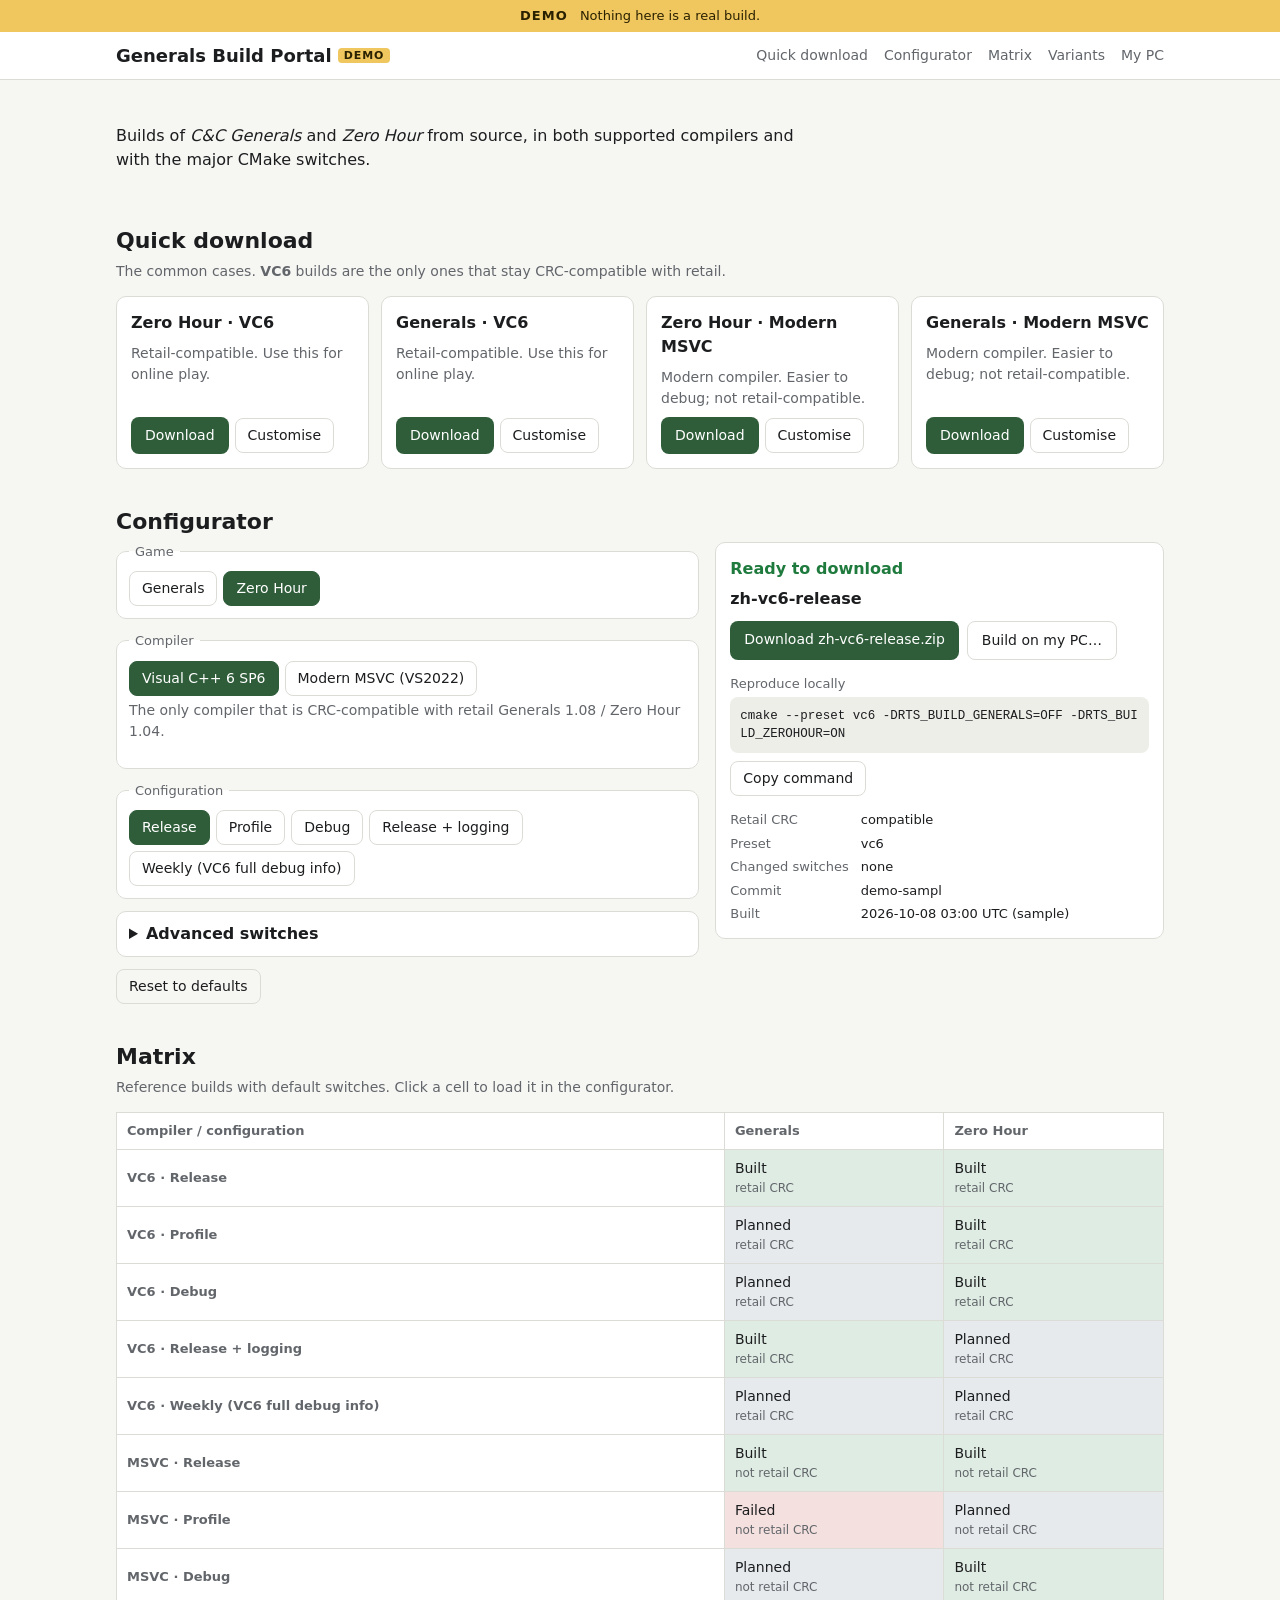
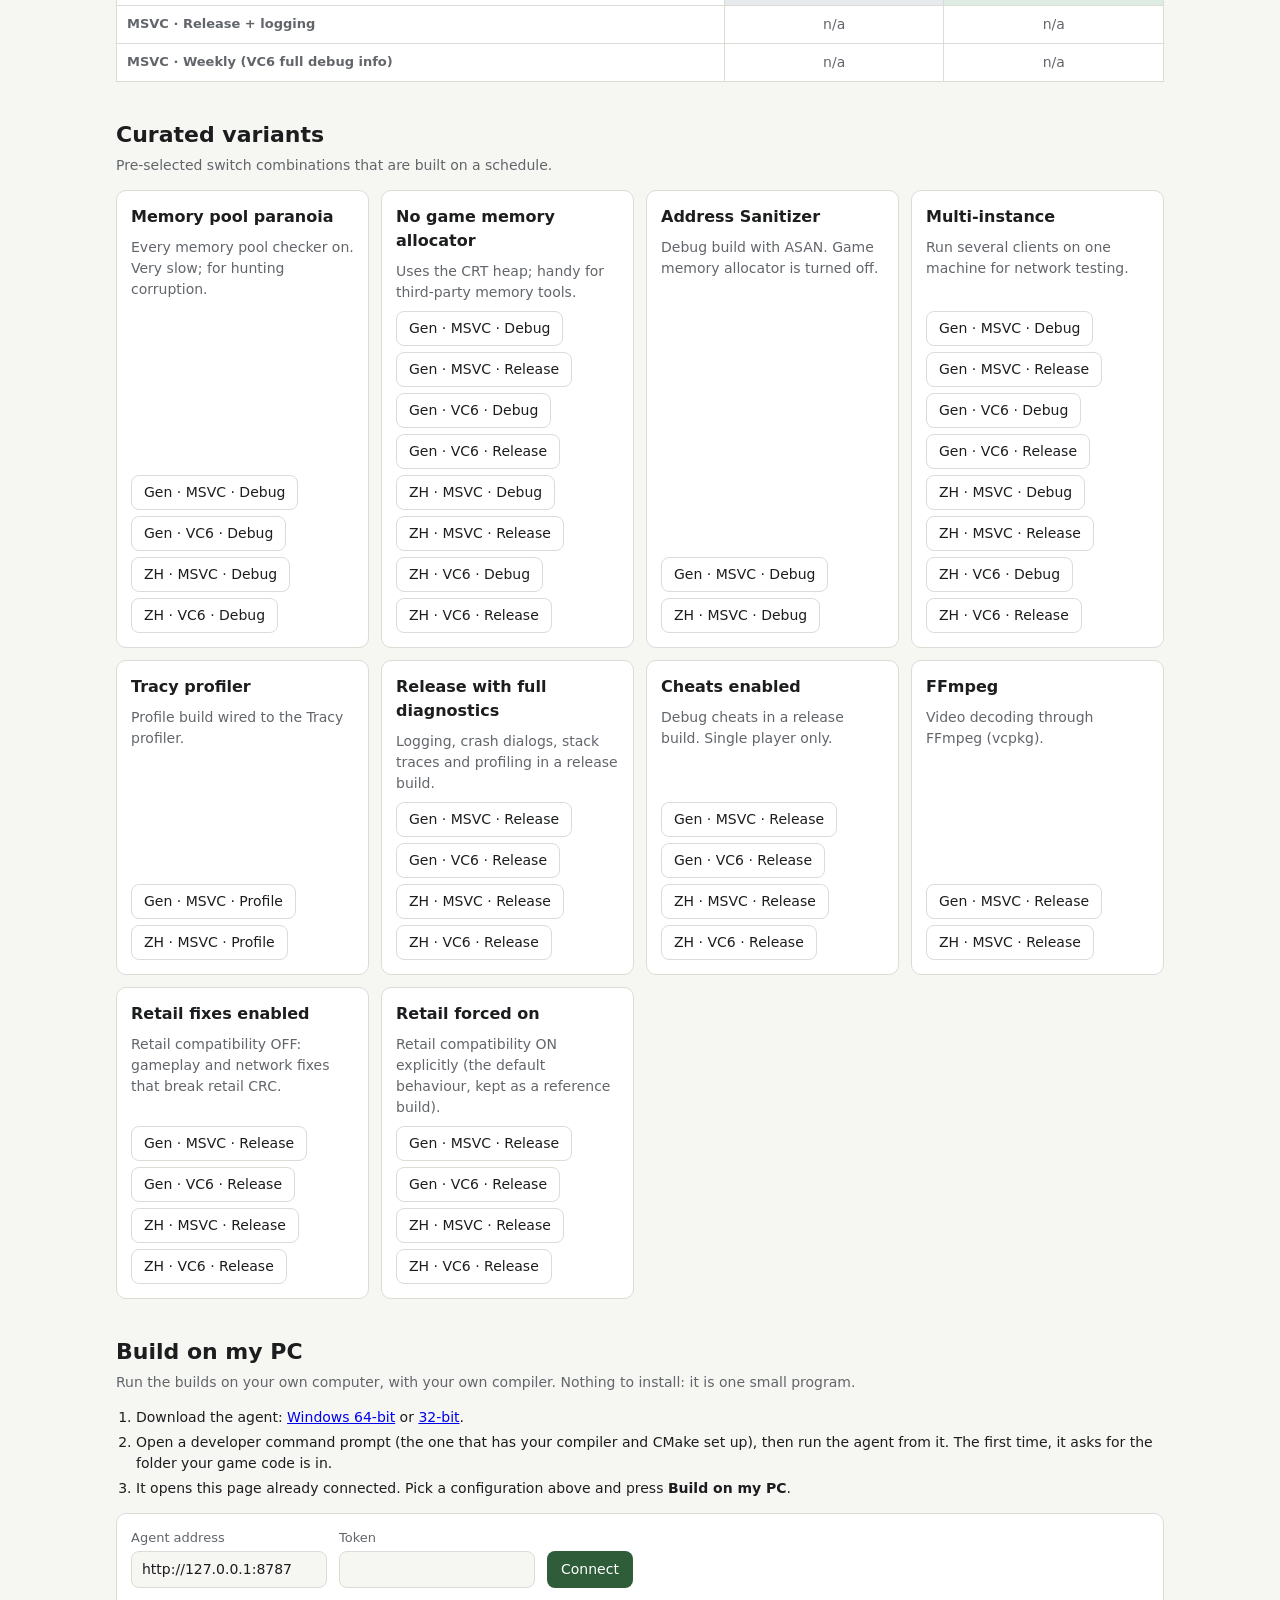
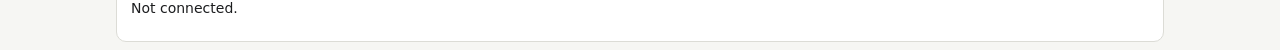
==== commit 66364640: "Replace Python agent with a Go program; remove the PR triangulator The build agent is now a single d" ====
--- a/portal.html
+++ b/portal.html
@@ -119,33 +119,22 @@
 .demo-bar strong { letter-spacing: .08em; margin-right: 8px; }
 .demo-tag { font-size: 11px; font-weight: 600; letter-spacing: .08em; text-transform: uppercase; background: #f0c75e; color: #2a2100; border-radius: 4px; padding: 1px 6px; vertical-align: middle; }
 
-/* triangulator + desktop panels */
+/* desktop panel */
 .panel { background: var(--panel); border: 1px solid var(--line); border-radius: 10px; padding: 14px; }
 .fields { display: flex; flex-wrap: wrap; gap: 10px 12px; align-items: end; margin-bottom: 10px; }
-.fields label, label.block { display: flex; flex-direction: column; gap: 4px; font-size: 13px; color: var(--muted); }
-label.block { margin-bottom: 10px; }
-.opt { font-size: 12px; opacity: .8; }
-input[type="text"], input[type="password"], input:not([type]), textarea { font: inherit; font-size: 14px; color: var(--ink); background: var(--bg); border: 1px solid var(--line); border-radius: 8px; padding: 7px 10px; min-width: 0; }
-textarea { width: 100%; font: 12.5px/1.4 ui-monospace, Menlo, Consolas, monospace; resize: vertical; }
-.row { display: flex; flex-wrap: wrap; gap: 10px; align-items: center; }
-label.inline { flex-direction: row; align-items: center; gap: 6px; font-size: 13px; color: var(--muted); }
+.fields label { display: flex; flex-direction: column; gap: 4px; font-size: 13px; color: var(--muted); }
+input[type="text"], input[type="password"], input:not([type]) { font: inherit; font-size: 14px; color: var(--ink); background: var(--bg); border: 1px solid var(--line); border-radius: 8px; padding: 7px 10px; min-width: 0; }
 .agent-status { font-size: 14px; margin: 0 0 8px; }
 .agent-status.ok { color: var(--ok); } .agent-status.bad { color: var(--bad); }
 #agent-queue .qrow { display: flex; gap: 8px; align-items: center; padding: 4px 0; font-size: 14px; }
 #agent-queue code { word-break: break-all; }
 .tag.info { color: var(--info); border-color: currentColor; }
-.tri-card { background: var(--panel); border: 1px solid var(--line); border-radius: 10px; padding: 10px 14px; margin-bottom: 10px; }
-.tri-head { display: flex; flex-wrap: wrap; gap: 6px 8px; align-items: center; font-weight: 600; }
-.tri-head a { color: var(--ink); }
-.chips { display: inline-flex; gap: 4px; flex-wrap: wrap; margin-left: auto; }
-.chip { font-size: 12px; font-weight: 400; padding: 1px 8px; border-radius: 999px; border: 1px dashed var(--line); color: var(--muted); }
-.chip.on { border-style: solid; color: var(--ink); background: color-mix(in srgb, var(--accent) 18%, transparent); }
-.tri-titles { font-size: 14px; color: var(--muted); margin-top: 4px; }
-.tri-files { font-size: 12.5px; color: var(--muted); margin-top: 4px; word-break: break-all; }
-.tri-groups { font-size: 14px; }
 code { background: var(--code); border-radius: 4px; padding: 1px 5px; font-size: 13px; }
 
 [hidden] { display: none !important; }
+
+.steps { margin: 0 0 14px; padding-left: 20px; font-size: 14px; } .steps li { margin: 4px 0; }
+#agent-queue .qrow button { padding: 2px 10px; font-size: 13px; }
 </style>
 </head>
 <body>
@@ -158,7 +147,6 @@
       <a href="#configure">Configurator</a>
       <a href="#matrix">Matrix</a>
       <a href="#variants">Variants</a>
-      <a href="#triangulator">Triangulator</a>
       <a href="#desktop">My PC</a>
     </nav>
   </div>
@@ -215,31 +203,15 @@
     <div class="cards" id="variant-cards"></div>
   </section>
 
-  <section id="triangulator">
-    <h2>PR triangulator</h2>
-    <p class="hint">Finds duplicate, conflicting and related pull requests by comparing what each change says, which files it touches and which lines. Runs entirely in your browser.</p>
-    <div class="panel">
-      <div class="fields">
-        <label>Repository <input id="tri-repo" placeholder="owner/name" autocomplete="off" spellcheck="false"></label>
-        <label>GitHub token <span class="opt">(optional)</span> <input id="tri-token" type="password" autocomplete="off"></label>
-        <button type="button" class="btn alt" id="tri-fetch">Fetch open PRs</button>
-      </div>
-      <label class="block">or paste PR data (JSON)
-        <textarea id="tri-json" rows="5" spellcheck="false" placeholder='[{"number": 1, "title": "...", "body": "...", "files": [{"path": "a/b.cpp", "patch": "@@ -1,3 +1,4 @@ ..."}]}]'></textarea>
-      </label>
-      <div class="row">
-        <button type="button" class="btn" id="tri-run">Analyze</button>
-        <button type="button" class="ghost" id="tri-sample">Try the sample</button>
-        <label class="inline"><input type="checkbox" id="tri-weak"> show weak matches</label>
-      </div>
-    </div>
-    <p id="tri-msg" class="hint" role="status"></p>
-    <div id="tri-out"></div>
-  </section>
 
   <section id="desktop">
     <h2>Build on my PC</h2>
-    <p class="hint">Connect this page to the build agent running on your own computer, then queue builds straight from the configurator. On your PC run <code>python tools/agent.py serve --src C:\path\to\GeneralsGameCode</code> and open the link it prints.</p>
+    <p class="hint">Run the builds on your own computer, with your own compiler. Nothing to install: it is one small program.</p>
+    <ol class="steps">
+      <li>Download the agent: <a href="downloads/build-agent-windows-x64.exe" download>Windows 64-bit</a> or <a href="downloads/build-agent-windows-x86.exe" download>32-bit</a>.</li>
+      <li>Open a developer command prompt (the one that has your compiler and CMake set up), then run the agent from it. The first time, it asks for the folder your game code is in.</li>
+      <li>It opens this page already connected. Pick a configuration above and press <strong>Build on my PC</strong>.</li>
+    </ol>
     <div class="panel">
       <div class="fields">
         <label>Agent address <input id="agent-url" value="http://127.0.0.1:8787" autocomplete="off" spellcheck="false"></label>
@@ -255,251 +227,9 @@
 
 <script>window.PORTAL_EMBEDDED=true;window.PORTAL_DATA={"schema":{"repo":"","games":[{"id":"generals","name":"Generals","cmake":{"RTS_BUILD_GENERALS":"ON","RTS_BUILD_ZEROHOUR":"OFF"},"ci_name":"Generals"},{"id":"zh","name":"Zero Hour","cmake":{"RTS_BUILD_GENERALS":"OFF","RTS_BUILD_ZEROHOUR":"ON"},"ci_name":"GeneralsMD"}],"compilers":[{"id":"vc6","name":"Visual C++ 6 SP6","note":"The only compiler that is CRC-compatible with retail Generals 1.08 / Zero Hour 1.04.","retail_crc":true},{"id":"msvc","name":"Modern MSVC (VS2022)","note":"Not CRC-compatible with retail. Cannot play online against retail clients.","retail_crc":false}],"configs":[{"id":"release","name":"Release","presets":{"vc6":"vc6","msvc":"win32"}},{"id":"profile","name":"Profile","presets":{"vc6":"vc6-profile","msvc":"win32-profile"}},{"id":"debug","name":"Debug","presets":{"vc6":"vc6-debug","msvc":"win32-debug"}},{"id":"releaselog","name":"Release + logging","presets":{"vc6":"vc6-releaselog"}},{"id":"weekly","name":"Weekly (VC6 full debug info)","presets":{"vc6":"vc6-weekly"}}],"vcpkg_presets":{"win32":"win32-vcpkg","win32-profile":"win32-vcpkg-profile","win32-debug":"win32-vcpkg-debug"},"groups":[{"id":"retail","name":"Retail compatibility"},{"id":"debug","name":"Debug features"},{"id":"memory","name":"Memory"},{"id":"extras","name":"Extras"}],"switches":[{"id":"retail_compat","cmake":"RTS_BUILD_OPTION_RETAIL_COMPATIBLE_GAME","group":"retail","type":"tristate","default":"DEFAULT","help":"OFF enables retail-incompatible fixes (CRC, data, save and network changes). DEFAULT follows GameDefines.h."},{"id":"debug_logging","cmake":"RTS_DEBUG_LOGGING","group":"debug","type":"tristate","default":"DEFAULT","help":"Debug logging. DEFAULT = on for debug builds."},{"id":"debug_crashing","cmake":"RTS_DEBUG_CRASHING","group":"debug","type":"tristate","default":"DEFAULT","help":"Debug assert dialogs."},{"id":"debug_stacktrace","cmake":"RTS_DEBUG_STACKTRACE","group":"debug","type":"tristate","default":"DEFAULT","help":"Stack tracing. Implies debug logging."},{"id":"debug_profile","cmake":"RTS_DEBUG_PROFILE","group":"debug","type":"tristate","default":"DEFAULT","help":"Debug profiling."},{"id":"debug_cheats","cmake":"RTS_DEBUG_CHEATS","group":"debug","type":"bool","default":"OFF","warn":"Cheats in a release build. Do not use for multiplayer.","help":"Debug cheats in release builds."},{"id":"debug_multi_instance","cmake":"RTS_DEBUG_MULTI_INSTANCE","group":"debug","type":"bool","default":"OFF","help":"Allow multiple client instances."},{"id":"debug_log_in_crc_log","cmake":"RTS_DEBUG_INCLUDE_DEBUG_LOG_IN_CRC_LOG","group":"debug","type":"bool","default":"OFF","help":"Include the normal debug log in the CRC log."},{"id":"tracy","cmake":"RTS_BUILD_OPTION_PROFILE_TRACY","group":"debug","type":"bool","default":"OFF","when":[{"config":["profile"],"compiler":["msvc"]}],"why":"Tracy needs a Profile build with modern MSVC.","help":"Tracy profiler integration."},{"id":"asan","cmake":"RTS_BUILD_OPTION_ASAN","group":"debug","type":"bool","default":"OFF","when":[{"compiler":["msvc"]}],"why":"Address Sanitizer is not available for VC6.","help":"Address Sanitizer. Forces the game memory allocator off."},{"id":"gamememory","cmake":"RTS_GAMEMEMORY_ENABLE","group":"memory","type":"bool","default":"ON","help":"Original game memory pool and dynamic memory allocator."},{"id":"mp_override_malloc","cmake":"RTS_MEMORYPOOL_OVERRIDE_MALLOC","group":"memory","type":"bool","default":"OFF","when":[{"switch":"gamememory","in":["ON"]}],"why":"Needs the game memory allocator.","help":"Route malloc through the dynamic memory allocator."},{"id":"mp_dlink","cmake":"RTS_MEMORYPOOL_MPSB_DLINK","group":"memory","type":"bool","default":"ON","when":[{"switch":"gamememory","in":["ON"]}],"why":"Needs the game memory allocator.","help":"Backlink on pool blocks: faster frees, more memory."},{"id":"mp_debug","cmake":"RTS_MEMORYPOOL_DEBUG","group":"memory","type":"bool","default":"ON","when":[{"switch":"gamememory","in":["ON"]}],"why":"Needs the game memory allocator.","help":"Memory pool debug support."},{"id":"mp_debug_custom_new","cmake":"RTS_MEMORYPOOL_DEBUG_CUSTOM_NEW","group":"memory","type":"bool","default":"ON","when":[{"switch":"mp_debug","in":["ON"]}],"why":"Needs memory pool debug.","help":"Custom operator new for the memory pool."},{"id":"mp_debug_boundingwall","cmake":"RTS_MEMORYPOOL_DEBUG_BOUNDINGWALL","group":"memory","type":"bool","default":"ON","when":[{"switch":"mp_debug","in":["ON"]}],"why":"Needs memory pool debug.","help":"Bounding-wall checks to find memory trampling."},{"id":"mp_debug_checkpointing","cmake":"RTS_MEMORYPOOL_DEBUG_CHECKPOINTING","group":"memory","type":"bool","default":"OFF","when":[{"switch":"mp_debug","in":["ON"]}],"why":"Needs memory pool debug.","help":"Record allocation history checkpoints."},{"id":"mp_debug_stacktrace","cmake":"RTS_MEMORYPOOL_DEBUG_STACKTRACE","group":"memory","type":"bool","default":"OFF","when":[{"switch":"mp_debug","in":["ON"]}],"why":"Needs memory pool debug.","warn":"Slows the game down significantly.","help":"Stack trace per allocation."},{"id":"mp_debug_intense_verify","cmake":"RTS_MEMORYPOOL_DEBUG_INTENSE_VERIFY","group":"memory","type":"bool","default":"OFF","when":[{"switch":"mp_debug","in":["ON"]}],"why":"Needs memory pool debug.","warn":"Very slow.","help":"Verify the pool after nearly every operation."},{"id":"mp_debug_block_ownership","cmake":"RTS_MEMORYPOOL_DEBUG_CHECK_BLOCK_OWNERSHIP","group":"memory","type":"bool","default":"OFF","when":[{"switch":"mp_debug","in":["ON"]}],"why":"Needs memory pool debug.","warn":"Very slow.","help":"Check each block belongs to the pool it is freed to."},{"id":"mp_debug_dma_bookkeeping","cmake":"RTS_MEMORYPOOL_DEBUG_INTENSE_DMA_BOOKKEEPING","group":"memory","type":"bool","default":"OFF","when":[{"switch":"mp_debug","in":["ON"]}],"why":"Needs memory pool debug.","help":"Print memory pool usage statistics."},{"id":"crashdump","cmake":"RTS_CRASHDUMP_ENABLE","group":"memory","type":"bool","default":"ON","help":"Write crash dumps on unhandled exceptions."},{"id":"ffmpeg","cmake":"RTS_BUILD_OPTION_FFMPEG","group":"extras","type":"bool","default":"OFF","when":[{"compiler":["msvc"]}],"why":"FFmpeg comes from vcpkg, which needs modern MSVC.","help":"Build with FFmpeg support (uses the vcpkg preset)."},{"id":"tools","cmake":"RTS_BUILD_CORE_TOOLS","group":"extras","type":"bool","default":"ON","help":"Build the mod tools."},{"id":"extras","cmake":"RTS_BUILD_CORE_EXTRAS","group":"extras","type":"bool","default":"OFF","help":"Build extra tools and tests."}],"rules":[{"if":{"switch":"debug_stacktrace","in":["ON"]},"require":{"switch":"debug_logging","not_in":["OFF"]},"message":"Stack tracing implies debug logging, so logging cannot be OFF."},{"if":{"switch":"asan","in":["ON"]},"require":{"switch":"gamememory","in":["OFF"]},"message":"ASAN needs the game memory allocator off (it overrides new/delete)."},{"if":{"config":["weekly"]},"require":{"compiler":["vc6"]},"message":"The weekly config is VC6 only."}],"tier1":[{"compiler":"vc6","config":"release"},{"compiler":"vc6","config":"profile"},{"compiler":"vc6","config":"debug"},{"compiler":"vc6","config":"releaselog"},{"compiler":"vc6","config":"weekly"},{"compiler":"msvc","config":"release"},{"compiler":"msvc","config":"profile"},{"compiler":"msvc","config":"debug"}],"tier2":[{"id":"retail-off","name":"Retail fixes enabled","blurb":"Retail compatibility OFF: gameplay and network fixes that break retail CRC.","where":[{"compiler":["vc6","msvc"],"config":["release"]}],"switches":{"retail_compat":"OFF"}},{"id":"retail-on","name":"Retail forced on","blurb":"Retail compatibility ON explicitly (the default behaviour, kept as a reference build).","where":[{"compiler":["vc6","msvc"],"config":["release"]}],"switches":{"retail_compat":"ON"}},{"id":"no-gamememory","name":"No game memory allocator","blurb":"Uses the CRT heap; handy for third-party memory tools.","where":[{"compiler":["vc6","msvc"],"config":["release","debug"]}],"switches":{"gamememory":"OFF"}},{"id":"memory-paranoid","name":"Memory pool paranoia","blurb":"Every memory pool checker on. Very slow; for hunting corruption.","where":[{"compiler":["vc6","msvc"],"config":["debug"]}],"switches":{"mp_debug_checkpointing":"ON","mp_debug_stacktrace":"ON","mp_debug_intense_verify":"ON","mp_debug_block_ownership":"ON","mp_debug_dma_bookkeeping":"ON"}},{"id":"full-logging","name":"Release with full diagnostics","blurb":"Logging, crash dialogs, stack traces and profiling in a release build.","where":[{"compiler":["vc6","msvc"],"config":["release"]}],"switches":{"debug_logging":"ON","debug_crashing":"ON","debug_stacktrace":"ON","debug_profile":"ON"}},{"id":"cheats","name":"Cheats enabled","blurb":"Debug cheats in a release build. Single player only.","where":[{"compiler":["vc6","msvc"],"config":["release"]}],"switches":{"debug_cheats":"ON"}},{"id":"multi-instance","name":"Multi-instance","blurb":"Run several clients on one machine for network testing.","where":[{"compiler":["vc6","msvc"],"config":["release","debug"]}],"switches":{"debug_multi_instance":"ON"}},{"id":"asan","name":"Address Sanitizer","blurb":"Debug build with ASAN. Game memory allocator is turned off.","where":[{"compiler":["msvc"],"config":["debug"]}],"switches":{"asan":"ON","gamememory":"OFF"}},{"id":"tracy","name":"Tracy profiler","blurb":"Profile build wired to the Tracy profiler.","where":[{"compiler":["msvc"],"config":["profile"]}],"switches":{"tracy":"ON"}},{"id":"ffmpeg","name":"FFmpeg","blurb":"Video decoding through FFmpeg (vcpkg).","where":[{"compiler":["msvc"],"config":["release"]}],"switches":{"ffmpeg":"ON"}}]},"builds":{"commit":"demo-sample","builds":[{"id":"generals-msvc-debug","game":"generals","compiler":"msvc","config":"debug","switches":{},"retail_crc":false,"preset":"win32-debug","ci_game":"Generals","cmake_args":["-DRTS_BUILD_GENERALS=ON","-DRTS_BUILD_ZEROHOUR=OFF"],"command":"cmake --preset win32-debug -DRTS_BUILD_GENERALS=ON -DRTS_BUILD_ZEROHOUR=OFF","tier":1,"name":"Debug (MSVC)","blurb":"CI preset, default switches.","warnings":["Not CRC-compatible with retail: Not CRC-compatible with retail. Cannot play online against retail clients."],"status":"planned"},{"id":"generals-msvc-profile","game":"generals","compiler":"msvc","config":"profile","switches":{},"retail_crc":false,"preset":"win32-profile","ci_game":"Generals","cmake_args":["-DRTS_BUILD_GENERALS=ON","-DRTS_BUILD_ZEROHOUR=OFF"],"command":"cmake --preset win32-profile -DRTS_BUILD_GENERALS=ON -DRTS_BUILD_ZEROHOUR=OFF","tier":1,"name":"Profile (MSVC)","blurb":"CI preset, default switches.","warnings":["Not CRC-compatible with retail: Not CRC-compatible with retail. Cannot play online against retail clients."],"status":"failed","built_at":"2026-10-08 03:00 UTC (sample)"},{"id":"generals-msvc-release","game":"generals","compiler":"msvc","config":"release","switches":{},"retail_crc":false,"preset":"win32","ci_game":"Generals","cmake_args":["-DRTS_BUILD_GENERALS=ON","-DRTS_BUILD_ZEROHOUR=OFF"],"command":"cmake --preset win32 -DRTS_BUILD_GENERALS=ON -DRTS_BUILD_ZEROHOUR=OFF","tier":1,"name":"Release (MSVC)","blurb":"CI preset, default switches.","warnings":["Not CRC-compatible with retail: Not CRC-compatible with retail. Cannot play online against retail clients."],"status":"built","commit":"demo-sample","built_at":"2026-10-08 03:00 UTC (sample)","files":[{"name":"generals-msvc-release.zip","url":"[data-uri]","size":313,"sha256":"efa1a46def96ec70424bb81feffe770c3f149b5f571e70945e5545592367741e"}]},{"id":"generals-vc6-debug","game":"generals","compiler":"vc6","config":"debug","switches":{},"retail_crc":true,"preset":"vc6-debug","ci_game":"Generals","cmake_args":["-DRTS_BUILD_GENERALS=ON","-DRTS_BUILD_ZEROHOUR=OFF"],"command":"cmake --preset vc6-debug -DRTS_BUILD_GENERALS=ON -DRTS_BUILD_ZEROHOUR=OFF","tier":1,"name":"Debug (VC6)","blurb":"CI preset, default switches.","warnings":[],"status":"planned"},{"id":"generals-vc6-profile","game":"generals","compiler":"vc6","config":"profile","switches":{},"retail_crc":true,"preset":"vc6-profile","ci_game":"Generals","cmake_args":["-DRTS_BUILD_GENERALS=ON","-DRTS_BUILD_ZEROHOUR=OFF"],"command":"cmake --preset vc6-profile -DRTS_BUILD_GENERALS=ON -DRTS_BUILD_ZEROHOUR=OFF","tier":1,"name":"Profile (VC6)","blurb":"CI preset, default switches.","warnings":[],"status":"planned"},{"id":"generals-vc6-release","game":"generals","compiler":"vc6","config":"release","switches":{},"retail_crc":true,"preset":"vc6","ci_game":"Generals","cmake_args":["-DRTS_BUILD_GENERALS=ON","-DRTS_BUILD_ZEROHOUR=OFF"],"command":"cmake --preset vc6 -DRTS_BUILD_GENERALS=ON -DRTS_BUILD_ZEROHOUR=OFF","tier":1,"name":"Release (VC6)","blurb":"CI preset, default switches.","warnings":[],"status":"built","commit":"demo-sample","built_at":"2026-10-08 03:00 UTC (sample)","files":[{"name":"generals-vc6-release.zip","url":"[data-uri]","size":308,"sha256":"51c3838072aa085c008a4f469f54d70dd37e4f571a52ee1156b25e2ab1d3954f"}]},{"id":"generals-vc6-releaselog","game":"generals","compiler":"vc6","config":"releaselog","switches":{},"retail_crc":true,"preset":"vc6-releaselog","ci_game":"Generals","cmake_args":["-DRTS_BUILD_GENERALS=ON","-DRTS_BUILD_ZEROHOUR=OFF"],"command":"cmake --preset vc6-releaselog -DRTS_BUILD_GENERALS=ON -DRTS_BUILD_ZEROHOUR=OFF","tier":1,"name":"Release + logging (VC6)","blurb":"CI preset, default switches.","warnings":[],"status":"built","commit":"demo-sample","built_at":"2026-10-08 03:00 UTC (sample)","files":[{"name":"generals-vc6-releaselog.zip","url":"[data-uri]","size":311,"sha256":"5f8b852cd71717e5b7ec9ed42303453a65e6e7a14acb090eb2990dc103145e23"}]},{"id":"generals-vc6-weekly","game":"generals","compiler":"vc6","config":"weekly","switches":{},"retail_crc":true,"preset":"vc6-weekly","ci_game":"Generals","cmake_args":["-DRTS_BUILD_GENERALS=ON","-DRTS_BUILD_ZEROHOUR=OFF"],"command":"cmake --preset vc6-weekly -DRTS_BUILD_GENERALS=ON -DRTS_BUILD_ZEROHOUR=OFF","tier":1,"name":"Weekly (VC6 full debug info) (VC6)","blurb":"CI preset, default switches.","warnings":[],"status":"planned"},{"id":"zh-msvc-debug","game":"zh","compiler":"msvc","config":"debug","switches":{},"retail_crc":false,"preset":"win32-debug","ci_game":"GeneralsMD","cmake_args":["-DRTS_BUILD_GENERALS=OFF","-DRTS_BUILD_ZEROHOUR=ON"],"command":"cmake --preset win32-debug -DRTS_BUILD_GENERALS=OFF -DRTS_BUILD_ZEROHOUR=ON","tier":1,"name":"Debug (MSVC)","blurb":"CI preset, default switches.","warnings":["Not CRC-compatible with retail: Not CRC-compatible with retail. Cannot play online against retail clients."],"status":"built","commit":"demo-sample","built_at":"2026-10-08 03:00 UTC (sample)","files":[{"name":"zh-msvc-debug.zip","url":"[data-uri]","size":309,"sha256":"0119c7009287080cc289ed0a1971e3a0740d2c2822e646c1676a96ea4efde9bf"}]},{"id":"zh-msvc-profile","game":"zh","compiler":"msvc","config":"profile","switches":{},"retail_crc":false,"preset":"win32-profile","ci_game":"GeneralsMD","cmake_args":["-DRTS_BUILD_GENERALS=OFF","-DRTS_BUILD_ZEROHOUR=ON"],"command":"cmake --preset win32-profile -DRTS_BUILD_GENERALS=OFF -DRTS_BUILD_ZEROHOUR=ON","tier":1,"name":"Profile (MSVC)","blurb":"CI preset, default switches.","warnings":["Not CRC-compatible with retail: Not CRC-compatible with retail. Cannot play online against retail clients."],"status":"planned"},{"id":"zh-msvc-release","game":"zh","compiler":"msvc","config":"release","switches":{},"retail_crc":false,"preset":"win32","ci_game":"GeneralsMD","cmake_args":["-DRTS_BUILD_GENERALS=OFF","-DRTS_BUILD_ZEROHOUR=ON"],"command":"cmake --preset win32 -DRTS_BUILD_GENERALS=OFF -DRTS_BUILD_ZEROHOUR=ON","tier":1,"name":"Release (MSVC)","blurb":"CI preset, default switches.","warnings":["Not CRC-compatible with retail: Not CRC-compatible with retail. Cannot play online against retail clients."],"status":"built","commit":"demo-sample","built_at":"2026-10-08 03:00 UTC (sample)","files":[{"name":"zh-msvc-release.zip","url":"[data-uri]","size":310,"sha256":"d41d601c77f5170973bbaba56306eef90819bac305720865c19d079163597169"}]},{"id":"zh-vc6-debug","game":"zh","compiler":"vc6","config":"debug","switches":{},"retail_crc":true,"preset":"vc6-debug","ci_game":"GeneralsMD","cmake_args":["-DRTS_BUILD_GENERALS=OFF","-DRTS_BUILD_ZEROHOUR=ON"],"command":"cmake --preset vc6-debug -DRTS_BUILD_GENERALS=OFF -DRTS_BUILD_ZEROHOUR=ON","tier":1,"name":"Debug (VC6)","blurb":"CI preset, default switches.","warnings":[],"status":"built","commit":"demo-sample","built_at":"2026-10-08 03:00 UTC (sample)","files":[{"name":"zh-vc6-debug.zip","url":"[data-uri]","size":305,"sha256":"953057afa384d3fc5a7a166e06ee72a59cfd9667430325afce56285f1c8ccc55"}]},{"id":"zh-vc6-profile","game":"zh","compiler":"vc6","config":"profile","switches":{},"retail_crc":true,"preset":"vc6-profile","ci_game":"GeneralsMD","cmake_args":["-DRTS_BUILD_GENERALS=OFF","-DRTS_BUILD_ZEROHOUR=ON"],"command":"cmake --preset vc6-profile -DRTS_BUILD_GENERALS=OFF -DRTS_BUILD_ZEROHOUR=ON","tier":1,"name":"Profile (VC6)","blurb":"CI preset, default switches.","warnings":[],"status":"built","commit":"demo-sample","built_at":"2026-10-08 03:00 UTC (sample)","files":[{"name":"zh-vc6-profile.zip","url":"[data-uri]","size":304,"sha256":"91455ca7f56c39281336ce89a9aa4c534a5229d48c5a22e257e292ca267cc29f"}]},{"id":"zh-vc6-release","game":"zh","compiler":"vc6","config":"release","switches":{},"retail_crc":true,"preset":"vc6","ci_game":"GeneralsMD","cmake_args":["-DRTS_BUILD_GENERALS=OFF","-DRTS_BUILD_ZEROHOUR=ON"],"command":"cmake --preset vc6 -DRTS_BUILD_GENERALS=OFF -DRTS_BUILD_ZEROHOUR=ON","tier":1,"name":"Release (VC6)","blurb":"CI preset, default switches.","warnings":[],"status":"built","commit":"demo-sample","built_at":"2026-10-08 03:00 UTC (sample)","files":[{"name":"zh-vc6-release.zip","url":"[data-uri]","size":306,"sha256":"11b83e0b6c95f81a8c0600f41e62986f51a62e616eac1af59878b553a919894e"}]},{"id":"zh-vc6-releaselog","game":"zh","compiler":"vc6","config":"releaselog","switches":{},"retail_crc":true,"preset":"vc6-releaselog","ci_game":"GeneralsMD","cmake_args":["-DRTS_BUILD_GENERALS=OFF","-DRTS_BUILD_ZEROHOUR=ON"],"command":"cmake --preset vc6-releaselog -DRTS_BUILD_GENERALS=OFF -DRTS_BUILD_ZEROHOUR=ON","tier":1,"name":"Release + logging (VC6)","blurb":"CI preset, default switches.","warnings":[],"status":"planned"},{"id":"zh-vc6-weekly","game":"zh","compiler":"vc6","config":"weekly","switches":{},"retail_crc":true,"preset":"vc6-weekly","ci_game":"GeneralsMD","cmake_args":["-DRTS_BUILD_GENERALS=OFF","-DRTS_BUILD_ZEROHOUR=ON"],"command":"cmake --preset vc6-weekly -DRTS_BUILD_GENERALS=OFF -DRTS_BUILD_ZEROHOUR=ON","tier":1,"name":"Weekly (VC6 full debug info) (VC6)","blurb":"CI preset, default switches.","warnings":[],"status":"planned"},{"id":"generals-msvc-debug-211f1905","game":"generals","compiler":"msvc","config":"debug","switches":{"mp_debug_checkpointing":"ON","mp_debug_stacktrace":"ON","mp_debug_intense_verify":"ON","mp_debug_block_ownership":"ON","mp_debug_dma_bookkeeping":"ON"},"retail_crc":false,"preset":"win32-debug","ci_game":"Generals","cmake_args":["-DRTS_BUILD_GENERALS=ON","-DRTS_BUILD_ZEROHOUR=OFF","-DRTS_MEMORYPOOL_DEBUG_CHECKPOINTING=ON","-DRTS_MEMORYPOOL_DEBUG_STACKTRACE=ON","-DRTS_MEMORYPOOL_DEBUG_INTENSE_VERIFY=ON","-DRTS_MEMORYPOOL_DEBUG_CHECK_BLOCK_OWNERSHIP=ON","-DRTS_MEMORYPOOL_DEBUG_INTENSE_DMA_BOOKKEEPING=ON"],"command":"cmake --preset win32-debug -DRTS_BUILD_GENERALS=ON -DRTS_BUILD_ZEROHOUR=OFF -DRTS_MEMORYPOOL_DEBUG_CHECKPOINTING=ON -DRTS_MEMORYPOOL_DEBUG_STACKTRACE=ON -DRTS_MEMORYPOOL_DEBUG_INTENSE_VERIFY=ON -DRTS_MEMORYPOOL_DEBUG_CHECK_BLOCK_OWNERSHIP=ON -DRTS_MEMORYPOOL_DEBUG_INTENSE_DMA_BOOKKEEPING=ON","tier":2,"name":"Memory pool paranoia","blurb":"Every memory pool checker on. Very slow; for hunting corruption.","warnings":["mp_debug_stacktrace: Slows the game down significantly.","mp_debug_intense_verify: Very slow.","mp_debug_block_ownership: Very slow.","Not CRC-compatible with retail: Not CRC-compatible with retail. Cannot play online against retail clients."],"status":"planned"},{"id":"generals-msvc-debug-3df3fa9e","game":"generals","compiler":"msvc","config":"debug","switches":{"gamememory":"OFF"},"retail_crc":false,"preset":"win32-debug","ci_game":"Generals","cmake_args":["-DRTS_BUILD_GENERALS=ON","-DRTS_BUILD_ZEROHOUR=OFF","-DRTS_GAMEMEMORY_ENABLE=OFF"],"command":"cmake --preset win32-debug -DRTS_BUILD_GENERALS=ON -DRTS_BUILD_ZEROHOUR=OFF -DRTS_GAMEMEMORY_ENABLE=OFF","tier":2,"name":"No game memory allocator","blurb":"Uses the CRT heap; handy for third-party memory tools.","warnings":["Not CRC-compatible with retail: Not CRC-compatible with retail. Cannot play online against retail clients."],"status":"planned"},{"id":"generals-msvc-debug-a08328c3","game":"generals","compiler":"msvc","config":"debug","switches":{"asan":"ON","gamememory":"OFF"},"retail_crc":false,"preset":"win32-debug","ci_game":"Generals","cmake_args":["-DRTS_BUILD_GENERALS=ON","-DRTS_BUILD_ZEROHOUR=OFF","-DRTS_BUILD_OPTION_ASAN=ON","-DRTS_GAMEMEMORY_ENABLE=OFF"],"command":"cmake --preset win32-debug -DRTS_BUILD_GENERALS=ON -DRTS_BUILD_ZEROHOUR=OFF -DRTS_BUILD_OPTION_ASAN=ON -DRTS_GAMEMEMORY_ENABLE=OFF","tier":2,"name":"Address Sanitizer","blurb":"Debug build with ASAN. Game memory allocator is turned off.","warnings":["Not CRC-compatible with retail: Not CRC-compatible with retail. Cannot play online against retail clients."],"status":"planned"},{"id":"generals-msvc-debug-b9ce4605","game":"generals","compiler":"msvc","config":"debug","switches":{"debug_multi_instance":"ON"},"retail_crc":false,"preset":"win32-debug","ci_game":"Generals","cmake_args":["-DRTS_BUILD_GENERALS=ON","-DRTS_BUILD_ZEROHOUR=OFF","-DRTS_DEBUG_MULTI_INSTANCE=ON"],"command":"cmake --preset win32-debug -DRTS_BUILD_GENERALS=ON -DRTS_BUILD_ZEROHOUR=OFF -DRTS_DEBUG_MULTI_INSTANCE=ON","tier":2,"name":"Multi-instance","blurb":"Run several clients on one machine for network testing.","warnings":["Not CRC-compatible with retail: Not CRC-compatible with retail. Cannot play online against retail clients."],"status":"planned"},{"id":"generals-msvc-profile-39fcd033","game":"generals","compiler":"msvc","config":"profile","switches":{"tracy":"ON"},"retail_crc":false,"preset":"win32-profile","ci_game":"Generals","cmake_args":["-DRTS_BUILD_GENERALS=ON","-DRTS_BUILD_ZEROHOUR=OFF","-DRTS_BUILD_OPTION_PROFILE_TRACY=ON"],"command":"cmake --preset win32-profile -DRTS_BUILD_GENERALS=ON -DRTS_BUILD_ZEROHOUR=OFF -DRTS_BUILD_OPTION_PROFILE_TRACY=ON","tier":2,"name":"Tracy profiler","blurb":"Profile build wired to the Tracy profiler.","warnings":["Not CRC-compatible with retail: Not CRC-compatible with retail. Cannot play online against retail clients."],"status":"planned"},{"id":"generals-msvc-release-1317c282","game":"generals","compiler":"msvc","config":"release","switches":{"debug_logging":"ON","debug_crashing":"ON","debug_stacktrace":"ON","debug_profile":"ON"},"retail_crc":false,"preset":"win32","ci_game":"Generals","cmake_args":["-DRTS_BUILD_GENERALS=ON","-DRTS_BUILD_ZEROHOUR=OFF","-DRTS_DEBUG_LOGGING=ON","-DRTS_DEBUG_CRASHING=ON","-DRTS_DEBUG_STACKTRACE=ON","-DRTS_DEBUG_PROFILE=ON"],"command":"cmake --preset win32 -DRTS_BUILD_GENERALS=ON -DRTS_BUILD_ZEROHOUR=OFF -DRTS_DEBUG_LOGGING=ON -DRTS_DEBUG_CRASHING=ON -DRTS_DEBUG_STACKTRACE=ON -DRTS_DEBUG_PROFILE=ON","tier":2,"name":"Release with full diagnostics","blurb":"Logging, crash dialogs, stack traces and profiling in a release build.","warnings":["Not CRC-compatible with retail: Not CRC-compatible with retail. Cannot play online against retail clients."],"status":"planned"},{"id":"generals-msvc-release-39d2bc55","game":"generals","compiler":"msvc","config":"release","switches":{"debug_cheats":"ON"},"retail_crc":false,"preset":"win32","ci_game":"Generals","cmake_args":["-DRTS_BUILD_GENERALS=ON","-DRTS_BUILD_ZEROHOUR=OFF","-DRTS_DEBUG_CHEATS=ON"],"command":"cmake --preset win32 -DRTS_BUILD_GENERALS=ON -DRTS_BUILD_ZEROHOUR=OFF -DRTS_DEBUG_CHEATS=ON","tier":2,"name":"Cheats enabled","blurb":"Debug cheats in a release build. Single player only.","warnings":["debug_cheats: Cheats in a release build. Do not use for multiplayer.","Not CRC-compatible with retail: Not CRC-compatible with retail. Cannot play online against retail clients."],"status":"planned"},{"id":"generals-msvc-release-699b33f0","game":"generals","compiler":"msvc","config":"release","switches":{"ffmpeg":"ON"},"retail_crc":false,"preset":"win32-vcpkg","ci_game":"Generals","cmake_args":["-DRTS_BUILD_GENERALS=ON","-DRTS_BUILD_ZEROHOUR=OFF","-DRTS_BUILD_OPTION_FFMPEG=ON"],"command":"cmake --preset win32-vcpkg -DRTS_BUILD_GENERALS=ON -DRTS_BUILD_ZEROHOUR=OFF -DRTS_BUILD_OPTION_FFMPEG=ON","tier":2,"name":"FFmpeg","blurb":"Video decoding through FFmpeg (vcpkg).","warnings":["Not CRC-compatible with retail: Not CRC-compatible with retail. Cannot play online against retail clients."],"status":"planned"},{"id":"generals-msvc-release-a3e39e81","game":"generals","compiler":"msvc","config":"release","switches":{"retail_compat":"OFF"},"retail_crc":false,"preset":"win32","ci_game":"Generals","cmake_args":["-DRTS_BUILD_GENERALS=ON","-DRTS_BUILD_ZEROHOUR=OFF","-DRTS_BUILD_OPTION_RETAIL_COMPATIBLE_GAME=OFF"],"command":"cmake --preset win32 -DRTS_BUILD_GENERALS=ON -DRTS_BUILD_ZEROHOUR=OFF -DRTS_BUILD_OPTION_RETAIL_COMPATIBLE_GAME=OFF","tier":2,"name":"Retail fixes enabled","blurb":"Retail compatibility OFF: gameplay and network fixes that break retail CRC.","warnings":[],"status":"planned"},{"id":"generals-msvc-release-b86bb9d4","game":"generals","compiler":"msvc","config":"release","switches":{"gamememory":"OFF"},"retail_crc":false,"preset":"win32","ci_game":"Generals","cmake_args":["-DRTS_BUILD_GENERALS=ON","-DRTS_BUILD_ZEROHOUR=OFF","-DRTS_GAMEMEMORY_ENABLE=OFF"],"command":"cmake --preset win32 -DRTS_BUILD_GENERALS=ON -DRTS_BUILD_ZEROHOUR=OFF -DRTS_GAMEMEMORY_ENABLE=OFF","tier":2,"name":"No game memory allocator","blurb":"Uses the CRT heap; handy for third-party memory tools.","warnings":["Not CRC-compatible with retail: Not CRC-compatible with retail. Cannot play online against retail clients."],"status":"planned"},{"id":"generals-msvc-release-d14c1b4d","game":"generals","compiler":"msvc","config":"release","switches":{"debug_multi_instance":"ON"},"retail_crc":false,"preset":"win32","ci_game":"Generals","cmake_args":["-DRTS_BUILD_GENERALS=ON","-DRTS_BUILD_ZEROHOUR=OFF","-DRTS_DEBUG_MULTI_INSTANCE=ON"],"command":"cmake --preset win32 -DRTS_BUILD_GENERALS=ON -DRTS_BUILD_ZEROHOUR=OFF -DRTS_DEBUG_MULTI_INSTANCE=ON","tier":2,"name":"Multi-instance","blurb":"Run several clients on one machine for network testing.","warnings":["Not CRC-compatible with retail: Not CRC-compatible with retail. Cannot play online against retail clients."],"status":"planned"},{"id":"generals-msvc-release-e45c4ccc","game":"generals","compiler":"msvc","config":"release","switches":{"retail_compat":"ON"},"retail_crc":false,"preset":"win32","ci_game":"Generals","cmake_args":["-DRTS_BUILD_GENERALS=ON","-DRTS_BUILD_ZEROHOUR=OFF","-DRTS_BUILD_OPTION_RETAIL_COMPATIBLE_GAME=ON"],"command":"cmake --preset win32 -DRTS_BUILD_GENERALS=ON -DRTS_BUILD_ZEROHOUR=OFF -DRTS_BUILD_OPTION_RETAIL_COMPATIBLE_GAME=ON","tier":2,"name":"Retail forced on","blurb":"Retail compatibility ON explicitly (the default behaviour, kept as a reference build).","warnings":["Not CRC-compatible with retail: Not CRC-compatible with retail. Cannot play online against retail clients."],"status":"planned"},{"id":"generals-vc6-debug-047a342c","game":"generals","compiler":"vc6","config":"debug","switches":{"mp_debug_checkpointing":"ON","mp_debug_stacktrace":"ON","mp_debug_intense_verify":"ON","mp_debug_block_ownership":"ON","mp_debug_dma_bookkeeping":"ON"},"retail_crc":true,"preset":"vc6-debug","ci_game":"Generals","cmake_args":["-DRTS_BUILD_GENERALS=ON","-DRTS_BUILD_ZEROHOUR=OFF","-DRTS_MEMORYPOOL_DEBUG_CHECKPOINTING=ON","-DRTS_MEMORYPOOL_DEBUG_STACKTRACE=ON","-DRTS_MEMORYPOOL_DEBUG_INTENSE_VERIFY=ON","-DRTS_MEMORYPOOL_DEBUG_CHECK_BLOCK_OWNERSHIP=ON","-DRTS_MEMORYPOOL_DEBUG_INTENSE_DMA_BOOKKEEPING=ON"],"command":"cmake --preset vc6-debug -DRTS_BUILD_GENERALS=ON -DRTS_BUILD_ZEROHOUR=OFF -DRTS_MEMORYPOOL_DEBUG_CHECKPOINTING=ON -DRTS_MEMORYPOOL_DEBUG_STACKTRACE=ON -DRTS_MEMORYPOOL_DEBUG_INTENSE_VERIFY=ON -DRTS_MEMORYPOOL_DEBUG_CHECK_BLOCK_OWNERSHIP=ON -DRTS_MEMORYPOOL_DEBUG_INTENSE_DMA_BOOKKEEPING=ON","tier":2,"name":"Memory pool paranoia","blurb":"Every memory pool checker on. Very slow; for hunting corruption.","warnings":["mp_debug_stacktrace: Slows the game down significantly.","mp_debug_intense_verify: Very slow.","mp_debug_block_ownership: Very slow."],"status":"planned"},{"id":"generals-vc6-debug-0e4e4c60","game":"generals","compiler":"vc6","config":"debug","switches":{"debug_multi_instance":"ON"},"retail_crc":true,"preset":"vc6-debug","ci_game":"Generals","cmake_args":["-DRTS_BUILD_GENERALS=ON","-DRTS_BUILD_ZEROHOUR=OFF","-DRTS_DEBUG_MULTI_INSTANCE=ON"],"command":"cmake --preset vc6-debug -DRTS_BUILD_GENERALS=ON -DRTS_BUILD_ZEROHOUR=OFF -DRTS_DEBUG_MULTI_INSTANCE=ON","tier":2,"name":"Multi-instance","blurb":"Run several clients on one machine for network testing.","warnings":[],"status":"planned"},{"id":"generals-vc6-debug-a3812bbc","game":"generals","compiler":"vc6","config":"debug","switches":{"gamememory":"OFF"},"retail_crc":true,"preset":"vc6-debug","ci_game":"Generals","cmake_args":["-DRTS_BUILD_GENERALS=ON","-DRTS_BUILD_ZEROHOUR=OFF","-DRTS_GAMEMEMORY_ENABLE=OFF"],"command":"cmake --preset vc6-debug -DRTS_BUILD_GENERALS=ON -DRTS_BUILD_ZEROHOUR=OFF -DRTS_GAMEMEMORY_ENABLE=OFF","tier":2,"name":"No game memory allocator","blurb":"Uses the CRT heap; handy for third-party memory tools.","warnings":[],"status":"planned"},{"id":"generals-vc6-release-0e1049ec","game":"generals","compiler":"vc6","config":"release","switches":{"retail_compat":"OFF"},"retail_crc":false,"preset":"vc6","ci_game":"Generals","cmake_args":["-DRTS_BUILD_GENERALS=ON","-DRTS_BUILD_ZEROHOUR=OFF","-DRTS_BUILD_OPTION_RETAIL_COMPATIBLE_GAME=OFF"],"command":"cmake --preset vc6 -DRTS_BUILD_GENERALS=ON -DRTS_BUILD_ZEROHOUR=OFF -DRTS_BUILD_OPTION_RETAIL_COMPATIBLE_GAME=OFF","tier":2,"name":"Retail fixes enabled","blurb":"Retail compatibility OFF: gameplay and network fixes that break retail CRC.","warnings":[],"status":"planned"},{"id":"generals-vc6-release-0f9ff475","game":"generals","compiler":"vc6","config":"release","switches":{"gamememory":"OFF"},"retail_crc":true,"preset":"vc6","ci_game":"Generals","cmake_args":["-DRTS_BUILD_GENERALS=ON","-DRTS_BUILD_ZEROHOUR=OFF","-DRTS_GAMEMEMORY_ENABLE=OFF"],"command":"cmake --preset vc6 -DRTS_BUILD_GENERALS=ON -DRTS_BUILD_ZEROHOUR=OFF -DRTS_GAMEMEMORY_ENABLE=OFF","tier":2,"name":"No game memory allocator","blurb":"Uses the CRT heap; handy for third-party memory tools.","warnings":[],"status":"planned"},{"id":"generals-vc6-release-35c459c1","game":"generals","compiler":"vc6","config":"release","switches":{"debug_cheats":"ON"},"retail_crc":true,"preset":"vc6","ci_game":"Generals","cmake_args":["-DRTS_BUILD_GENERALS=ON","-DRTS_BUILD_ZEROHOUR=OFF","-DRTS_DEBUG_CHEATS=ON"],"command":"cmake --preset vc6 -DRTS_BUILD_GENERALS=ON -DRTS_BUILD_ZEROHOUR=OFF -DRTS_DEBUG_CHEATS=ON","tier":2,"name":"Cheats enabled","blurb":"Debug cheats in a release build. Single player only.","warnings":["debug_cheats: Cheats in a release build. Do not use for multiplayer."],"status":"planned"},{"id":"generals-vc6-release-5987df33","game":"generals","compiler":"vc6","config":"release","switches":{"debug_logging":"ON","debug_crashing":"ON","debug_stacktrace":"ON","debug_profile":"ON"},"retail_crc":true,"preset":"vc6","ci_game":"Generals","cmake_args":["-DRTS_BUILD_GENERALS=ON","-DRTS_BUILD_ZEROHOUR=OFF","-DRTS_DEBUG_LOGGING=ON","-DRTS_DEBUG_CRASHING=ON","-DRTS_DEBUG_STACKTRACE=ON","-DRTS_DEBUG_PROFILE=ON"],"command":"cmake --preset vc6 -DRTS_BUILD_GENERALS=ON -DRTS_BUILD_ZEROHOUR=OFF -DRTS_DEBUG_LOGGING=ON -DRTS_DEBUG_CRASHING=ON -DRTS_DEBUG_STACKTRACE=ON -DRTS_DEBUG_PROFILE=ON","tier":2,"name":"Release with full diagnostics","blurb":"Logging, crash dialogs, stack traces and profiling in a release build.","warnings":[],"status":"planned"},{"id":"generals-vc6-release-c44ed1d6","game":"generals","compiler":"vc6","config":"release","switches":{"debug_multi_instance":"ON"},"retail_crc":true,"preset":"vc6","ci_game":"Generals","cmake_args":["-DRTS_BUILD_GENERALS=ON","-DRTS_BUILD_ZEROHOUR=OFF","-DRTS_DEBUG_MULTI_INSTANCE=ON"],"command":"cmake --preset vc6 -DRTS_BUILD_GENERALS=ON -DRTS_BUILD_ZEROHOUR=OFF -DRTS_DEBUG_MULTI_INSTANCE=ON","tier":2,"name":"Multi-instance","blurb":"Run several clients on one machine for network testing.","warnings":[],"status":"planned"},{"id":"generals-vc6-release-ebd83208","game":"generals","compiler":"vc6","config":"release","switches":{"retail_compat":"ON"},"retail_crc":true,"preset":"vc6","ci_game":"Generals","cmake_args":["-DRTS_BUILD_GENERALS=ON","-DRTS_BUILD_ZEROHOUR=OFF","-DRTS_BUILD_OPTION_RETAIL_COMPATIBLE_GAME=ON"],"command":"cmake --preset vc6 -DRTS_BUILD_GENERALS=ON -DRTS_BUILD_ZEROHOUR=OFF -DRTS_BUILD_OPTION_RETAIL_COMPATIBLE_GAME=ON","tier":2,"name":"Retail forced on","blurb":"Retail compatibility ON explicitly (the default behaviour, kept as a reference build).","warnings":[],"status":"planned"},{"id":"zh-msvc-debug-117bc796","game":"zh","compiler":"msvc","config":"debug","switches":{"gamememory":"OFF"},"retail_crc":false,"preset":"win32-debug","ci_game":"GeneralsMD","cmake_args":["-DRTS_BUILD_GENERALS=OFF","-DRTS_BUILD_ZEROHOUR=ON","-DRTS_GAMEMEMORY_ENABLE=OFF"],"command":"cmake --preset win32-debug -DRTS_BUILD_GENERALS=OFF -DRTS_BUILD_ZEROHOUR=ON -DRTS_GAMEMEMORY_ENABLE=OFF","tier":2,"name":"No game memory allocator","blurb":"Uses the CRT heap; handy for third-party memory tools.","warnings":["Not CRC-compatible with retail: Not CRC-compatible with retail. Cannot play online against retail clients."],"status":"planned"},{"id":"zh-msvc-debug-2778347b","game":"zh","compiler":"msvc","config":"debug","switches":{"mp_debug_checkpointing":"ON","mp_debug_stacktrace":"ON","mp_debug_intense_verify":"ON","mp_debug_block_ownership":"ON","mp_debug_dma_bookkeeping":"ON"},"retail_crc":false,"preset":"win32-debug","ci_game":"GeneralsMD","cmake_args":["-DRTS_BUILD_GENERALS=OFF","-DRTS_BUILD_ZEROHOUR=ON","-DRTS_MEMORYPOOL_DEBUG_CHECKPOINTING=ON","-DRTS_MEMORYPOOL_DEBUG_STACKTRACE=ON","-DRTS_MEMORYPOOL_DEBUG_INTENSE_VERIFY=ON","-DRTS_MEMORYPOOL_DEBUG_CHECK_BLOCK_OWNERSHIP=ON","-DRTS_MEMORYPOOL_DEBUG_INTENSE_DMA_BOOKKEEPING=ON"],"command":"cmake --preset win32-debug -DRTS_BUILD_GENERALS=OFF -DRTS_BUILD_ZEROHOUR=ON -DRTS_MEMORYPOOL_DEBUG_CHECKPOINTING=ON -DRTS_MEMORYPOOL_DEBUG_STACKTRACE=ON -DRTS_MEMORYPOOL_DEBUG_INTENSE_VERIFY=ON -DRTS_MEMORYPOOL_DEBUG_CHECK_BLOCK_OWNERSHIP=ON -DRTS_MEMORYPOOL_DEBUG_INTENSE_DMA_BOOKKEEPING=ON","tier":2,"name":"Memory pool paranoia","blurb":"Every memory pool checker on. Very slow; for hunting corruption.","warnings":["mp_debug_stacktrace: Slows the game down significantly.","mp_debug_intense_verify: Very slow.","mp_debug_block_ownership: Very slow.","Not CRC-compatible with retail: Not CRC-compatible with retail. Cannot play online against retail clients."],"status":"planned"},{"id":"zh-msvc-debug-2f221234","game":"zh","compiler":"msvc","config":"debug","switches":{"asan":"ON","gamememory":"OFF"},"retail_crc":false,"preset":"win32-debug","ci_game":"GeneralsMD","cmake_args":["-DRTS_BUILD_GENERALS=OFF","-DRTS_BUILD_ZEROHOUR=ON","-DRTS_BUILD_OPTION_ASAN=ON","-DRTS_GAMEMEMORY_ENABLE=OFF"],"command":"cmake --preset win32-debug -DRTS_BUILD_GENERALS=OFF -DRTS_BUILD_ZEROHOUR=ON -DRTS_BUILD_OPTION_ASAN=ON -DRTS_GAMEMEMORY_ENABLE=OFF","tier":2,"name":"Address Sanitizer","blurb":"Debug build with ASAN. Game memory allocator is turned off.","warnings":["Not CRC-compatible with retail: Not CRC-compatible with retail. Cannot play online against retail clients."],"status":"planned"},{"id":"zh-msvc-debug-94cd1cf2","game":"zh","compiler":"msvc","config":"debug","switches":{"debug_multi_instance":"ON"},"retail_crc":false,"preset":"win32-debug","ci_game":"GeneralsMD","cmake_args":["-DRTS_BUILD_GENERALS=OFF","-DRTS_BUILD_ZEROHOUR=ON","-DRTS_DEBUG_MULTI_INSTANCE=ON"],"command":"cmake --preset win32-debug -DRTS_BUILD_GENERALS=OFF -DRTS_BUILD_ZEROHOUR=ON -DRTS_DEBUG_MULTI_INSTANCE=ON","tier":2,"name":"Multi-instance","blurb":"Run several clients on one machine for network testing.","warnings":["Not CRC-compatible with retail: Not CRC-compatible with retail. Cannot play online against retail clients."],"status":"planned"},{"id":"zh-msvc-profile-7496ef04","game":"zh","compiler":"msvc","config":"profile","switches":{"tracy":"ON"},"retail_crc":false,"preset":"win32-profile","ci_game":"GeneralsMD","cmake_args":["-DRTS_BUILD_GENERALS=OFF","-DRTS_BUILD_ZEROHOUR=ON","-DRTS_BUILD_OPTION_PROFILE_TRACY=ON"],"command":"cmake --preset win32-profile -DRTS_BUILD_GENERALS=OFF -DRTS_BUILD_ZEROHOUR=ON -DRTS_BUILD_OPTION_PROFILE_TRACY=ON","tier":2,"name":"Tracy profiler","blurb":"Profile build wired to the Tracy profiler.","warnings":["Not CRC-compatible with retail: Not CRC-compatible with retail. Cannot play online against retail clients."],"status":"planned"},{"id":"zh-msvc-release-05974e4c","game":"zh","compiler":"msvc","config":"release","switches":{"retail_compat":"OFF"},"retail_crc":false,"preset":"win32","ci_game":"GeneralsMD","cmake_args":["-DRTS_BUILD_GENERALS=OFF","-DRTS_BUILD_ZEROHOUR=ON","-DRTS_BUILD_OPTION_RETAIL_COMPATIBLE_GAME=OFF"],"command":"cmake --preset win32 -DRTS_BUILD_GENERALS=OFF -DRTS_BUILD_ZEROHOUR=ON -DRTS_BUILD_OPTION_RETAIL_COMPATIBLE_GAME=OFF","tier":2,"name":"Retail fixes enabled","blurb":"Retail compatibility OFF: gameplay and network fixes that break retail CRC.","warnings":[],"status":"planned"},{"id":"zh-msvc-release-511af770","game":"zh","compiler":"msvc","config":"release","switches":{"gamememory":"OFF"},"retail_crc":false,"preset":"win32","ci_game":"GeneralsMD","cmake_args":["-DRTS_BUILD_GENERALS=OFF","-DRTS_BUILD_ZEROHOUR=ON","-DRTS_GAMEMEMORY_ENABLE=OFF"],"command":"cmake --preset win32 -DRTS_BUILD_GENERALS=OFF -DRTS_BUILD_ZEROHOUR=ON -DRTS_GAMEMEMORY_ENABLE=OFF","tier":2,"name":"No game memory allocator","blurb":"Uses the CRT heap; handy for third-party memory tools.","warnings":["Not CRC-compatible with retail: Not CRC-compatible with retail. Cannot play online against retail clients."],"status":"planned"},{"id":"zh-msvc-release-63fcdf47","game":"zh","compiler":"msvc","config":"release","switches":{"debug_multi_instance":"ON"},"retail_crc":false,"preset":"win32","ci_game":"GeneralsMD","cmake_args":["-DRTS_BUILD_GENERALS=OFF","-DRTS_BUILD_ZEROHOUR=ON","-DRTS_DEBUG_MULTI_INSTANCE=ON"],"command":"cmake --preset win32 -DRTS_BUILD_GENERALS=OFF -DRTS_BUILD_ZEROHOUR=ON -DRTS_DEBUG_MULTI_INSTANCE=ON","tier":2,"name":"Multi-instance","blurb":"Run several clients on one machine for network testing.","warnings":["Not CRC-compatible with retail: Not CRC-compatible with retail. Cannot play online against retail clients."],"status":"planned"},{"id":"zh-msvc-release-6994e7d5","game":"zh","compiler":"msvc","config":"release","switches":{"retail_compat":"ON"},"retail_crc":false,"preset":"win32","ci_game":"GeneralsMD","cmake_args":["-DRTS_BUILD_GENERALS=OFF","-DRTS_BUILD_ZEROHOUR=ON","-DRTS_BUILD_OPTION_RETAIL_COMPATIBLE_GAME=ON"],"command":"cmake --preset win32 -DRTS_BUILD_GENERALS=OFF -DRTS_BUILD_ZEROHOUR=ON -DRTS_BUILD_OPTION_RETAIL_COMPATIBLE_GAME=ON","tier":2,"name":"Retail forced on","blurb":"Retail compatibility ON explicitly (the default behaviour, kept as a reference build).","warnings":["Not CRC-compatible with retail: Not CRC-compatible with retail. Cannot play online against retail clients."],"status":"planned"},{"id":"zh-msvc-release-72325070","game":"zh","compiler":"msvc","config":"release","switches":{"debug_cheats":"ON"},"retail_crc":false,"preset":"win32","ci_game":"GeneralsMD","cmake_args":["-DRTS_BUILD_GENERALS=OFF","-DRTS_BUILD_ZEROHOUR=ON","-DRTS_DEBUG_CHEATS=ON"],"command":"cmake --preset win32 -DRTS_BUILD_GENERALS=OFF -DRTS_BUILD_ZEROHOUR=ON -DRTS_DEBUG_CHEATS=ON","tier":2,"name":"Cheats enabled","blurb":"Debug cheats in a release build. Single player only.","warnings":["debug_cheats: Cheats in a release build. Do not use for multiplayer.","Not CRC-compatible with retail: Not CRC-compatible with retail. Cannot play online against retail clients."],"status":"planned"},{"id":"zh-msvc-release-9d47ec96","game":"zh","compiler":"msvc","config":"release","switches":{"debug_logging":"ON","debug_crashing":"ON","debug_stacktrace":"ON","debug_profile":"ON"},"retail_crc":false,"preset":"win32","ci_game":"GeneralsMD","cmake_args":["-DRTS_BUILD_GENERALS=OFF","-DRTS_BUILD_ZEROHOUR=ON","-DRTS_DEBUG_LOGGING=ON","-DRTS_DEBUG_CRASHING=ON","-DRTS_DEBUG_STACKTRACE=ON","-DRTS_DEBUG_PROFILE=ON"],"command":"cmake --preset win32 -DRTS_BUILD_GENERALS=OFF -DRTS_BUILD_ZEROHOUR=ON -DRTS_DEBUG_LOGGING=ON -DRTS_DEBUG_CRASHING=ON -DRTS_DEBUG_STACKTRACE=ON -DRTS_DEBUG_PROFILE=ON","tier":2,"name":"Release with full diagnostics","blurb":"Logging, crash dialogs, stack traces and profiling in a release build.","warnings":["Not CRC-compatible with retail: Not CRC-compatible with retail. Cannot play online against retail clients."],"status":"planned"},{"id":"zh-msvc-release-a2af145a","game":"zh","compiler":"msvc","config":"release","switches":{"ffmpeg":"ON"},"retail_crc":false,"preset":"win32-vcpkg","ci_game":"GeneralsMD","cmake_args":["-DRTS_BUILD_GENERALS=OFF","-DRTS_BUILD_ZEROHOUR=ON","-DRTS_BUILD_OPTION_FFMPEG=ON"],"command":"cmake --preset win32-vcpkg -DRTS_BUILD_GENERALS=OFF -DRTS_BUILD_ZEROHOUR=ON -DRTS_BUILD_OPTION_FFMPEG=ON","tier":2,"name":"FFmpeg","blurb":"Video decoding through FFmpeg (vcpkg).","warnings":["Not CRC-compatible with retail: Not CRC-compatible with retail. Cannot play online against retail clients."],"status":"planned"},{"id":"zh-vc6-debug-3e4ef0d0","game":"zh","compiler":"vc6","config":"debug","switches":{"debug_multi_instance":"ON"},"retail_crc":true,"preset":"vc6-debug","ci_game":"GeneralsMD","cmake_args":["-DRTS_BUILD_GENERALS=OFF","-DRTS_BUILD_ZEROHOUR=ON","-DRTS_DEBUG_MULTI_INSTANCE=ON"],"command":"cmake --preset vc6-debug -DRTS_BUILD_GENERALS=OFF -DRTS_BUILD_ZEROHOUR=ON -DRTS_DEBUG_MULTI_INSTANCE=ON","tier":2,"name":"Multi-instance","blurb":"Run several clients on one machine for network testing.","warnings":[],"status":"planned"},{"id":"zh-vc6-debug-8d3ea9ac","game":"zh","compiler":"vc6","config":"debug","switches":{"mp_debug_checkpointing":"ON","mp_debug_stacktrace":"ON","mp_debug_intense_verify":"ON","mp_debug_block_ownership":"ON","mp_debug_dma_bookkeeping":"ON"},"retail_crc":true,"preset":"vc6-debug","ci_game":"GeneralsMD","cmake_args":["-DRTS_BUILD_GENERALS=OFF","-DRTS_BUILD_ZEROHOUR=ON","-DRTS_MEMORYPOOL_DEBUG_CHECKPOINTING=ON","-DRTS_MEMORYPOOL_DEBUG_STACKTRACE=ON","-DRTS_MEMORYPOOL_DEBUG_INTENSE_VERIFY=ON","-DRTS_MEMORYPOOL_DEBUG_CHECK_BLOCK_OWNERSHIP=ON","-DRTS_MEMORYPOOL_DEBUG_INTENSE_DMA_BOOKKEEPING=ON"],"command":"cmake --preset vc6-debug -DRTS_BUILD_GENERALS=OFF -DRTS_BUILD_ZEROHOUR=ON -DRTS_MEMORYPOOL_DEBUG_CHECKPOINTING=ON -DRTS_MEMORYPOOL_DEBUG_STACKTRACE=ON -DRTS_MEMORYPOOL_DEBUG_INTENSE_VERIFY=ON -DRTS_MEMORYPOOL_DEBUG_CHECK_BLOCK_OWNERSHIP=ON -DRTS_MEMORYPOOL_DEBUG_INTENSE_DMA_BOOKKEEPING=ON","tier":2,"name":"Memory pool paranoia","blurb":"Every memory pool checker on. Very slow; for hunting corruption.","warnings":["mp_debug_stacktrace: Slows the game down significantly.","mp_debug_intense_verify: Very slow.","mp_debug_block_ownership: Very slow."],"status":"planned"},{"id":"zh-vc6-debug-a11c7e1b","game":"zh","compiler":"vc6","config":"debug","switches":{"gamememory":"OFF"},"retail_crc":true,"preset":"vc6-debug","ci_game":"GeneralsMD","cmake_args":["-DRTS_BUILD_GENERALS=OFF","-DRTS_BUILD_ZEROHOUR=ON","-DRTS_GAMEMEMORY_ENABLE=OFF"],"command":"cmake --preset vc6-debug -DRTS_BUILD_GENERALS=OFF -DRTS_BUILD_ZEROHOUR=ON -DRTS_GAMEMEMORY_ENABLE=OFF","tier":2,"name":"No game memory allocator","blurb":"Uses the CRT heap; handy for third-party memory tools.","warnings":[],"status":"planned"},{"id":"zh-vc6-release-04c31765","game":"zh","compiler":"vc6","config":"release","switches":{"retail_compat":"OFF"},"retail_crc":false,"preset":"vc6","ci_game":"GeneralsMD","cmake_args":["-DRTS_BUILD_GENERALS=OFF","-DRTS_BUILD_ZEROHOUR=ON","-DRTS_BUILD_OPTION_RETAIL_COMPATIBLE_GAME=OFF"],"command":"cmake --preset vc6 -DRTS_BUILD_GENERALS=OFF -DRTS_BUILD_ZEROHOUR=ON -DRTS_BUILD_OPTION_RETAIL_COMPATIBLE_GAME=OFF","tier":2,"name":"Retail fixes enabled","blurb":"Retail compatibility OFF: gameplay and network fixes that break retail CRC.","warnings":[],"status":"built","commit":"demo-sample","built_at":"2026-10-08 03:00 UTC (sample)","files":[{"name":"zh-vc6-release-04c31765.zip","url":"[data-uri]","size":342,"sha256":"030a4b0947c5df0619fd2bf9c6b72bf4a0376bfaf68bc2c0216f0cb598b232a4"}]},{"id":"zh-vc6-release-749b5023","game":"zh","compiler":"vc6","config":"release","switches":{"gamememory":"OFF"},"retail_crc":true,"preset":"vc6","ci_game":"GeneralsMD","cmake_args":["-DRTS_BUILD_GENERALS=OFF","-DRTS_BUILD_ZEROHOUR=ON","-DRTS_GAMEMEMORY_ENABLE=OFF"],"command":"cmake --preset vc6 -DRTS_BUILD_GENERALS=OFF -DRTS_BUILD_ZEROHOUR=ON -DRTS_GAMEMEMORY_ENABLE=OFF","tier":2,"name":"No game memory allocator","blurb":"Uses the CRT heap; handy for third-party memory tools.","warnings":[],"status":"built","commit":"demo-sample","built_at":"2026-10-08 03:00 UTC (sample)","files":[{"name":"zh-vc6-release-749b5023.zip","url":"[data-uri]","size":335,"sha256":"c71aad18cd9debbfa79da16afa6a3ac4162a094b0edb125c2c7760a3776c1e0f"}]},{"id":"zh-vc6-release-a22db4ae","game":"zh","compiler":"vc6","config":"release","switches":{"retail_compat":"ON"},"retail_crc":true,"preset":"vc6","ci_game":"GeneralsMD","cmake_args":["-DRTS_BUILD_GENERALS=OFF","-DRTS_BUILD_ZEROHOUR=ON","-DRTS_BUILD_OPTION_RETAIL_COMPATIBLE_GAME=ON"],"command":"cmake --preset vc6 -DRTS_BUILD_GENERALS=OFF -DRTS_BUILD_ZEROHOUR=ON -DRTS_BUILD_OPTION_RETAIL_COMPATIBLE_GAME=ON","tier":2,"name":"Retail forced on","blurb":"Retail compatibility ON explicitly (the default behaviour, kept as a reference build).","warnings":[],"status":"built","commit":"demo-sample","built_at":"2026-10-08 03:00 UTC (sample)","files":[{"name":"zh-vc6-release-a22db4ae.zip","url":"[data-uri]","size":340,"sha256":"eae7896022d3d00285f87a84a6dc7f98401572e9e45e02f12731be79ad361358"}]},{"id":"zh-vc6-release-a3bbb31f","game":"zh","compiler":"vc6","config":"release","switches":{"debug_multi_instance":"ON"},"retail_crc":true,"preset":"vc6","ci_game":"GeneralsMD","cmake_args":["-DRTS_BUILD_GENERALS=OFF","-DRTS_BUILD_ZEROHOUR=ON","-DRTS_DEBUG_MULTI_INSTANCE=ON"],"command":"cmake --preset vc6 -DRTS_BUILD_GENERALS=OFF -DRTS_BUILD_ZEROHOUR=ON -DRTS_DEBUG_MULTI_INSTANCE=ON","tier":2,"name":"Multi-instance","blurb":"Run several clients on one machine for network testing.","warnings":[],"status":"built","commit":"demo-sample","built_at":"2026-10-08 03:00 UTC (sample)","files":[{"name":"zh-vc6-release-a3bbb31f.zip","url":"[data-uri]","size":337,"sha256":"bbbb0a1846aa0c041f1d4467680a2b0e2ef71b5bdba3e2d7e9e49cf38aedf3c6"}]},{"id":"zh-vc6-release-bbb03501","game":"zh","compiler":"vc6","config":"release","switches":{"debug_cheats":"ON"},"retail_crc":true,"preset":"vc6","ci_game":"GeneralsMD","cmake_args":["-DRTS_BUILD_GENERALS=OFF","-DRTS_BUILD_ZEROHOUR=ON","-DRTS_DEBUG_CHEATS=ON"],"command":"cmake --preset vc6 -DRTS_BUILD_GENERALS=OFF -DRTS_BUILD_ZEROHOUR=ON -DRTS_DEBUG_CHEATS=ON","tier":2,"name":"Cheats enabled","blurb":"Debug cheats in a release build. Single player only.","warnings":["debug_cheats: Cheats in a release build. Do not use for multiplayer."],"status":"built","commit":"demo-sample","built_at":"2026-10-08 03:00 UTC (sample)","files":[{"name":"zh-vc6-release-bbb03501.zip","url":"[data-uri]","size":328,"sha256":"2d0737e23165a160ec6a76a22c80f0030fe715e9ba441d4cfc288e6e431f125a"}]},{"id":"zh-vc6-release-e63ee7ae","game":"zh","compiler":"vc6","config":"release","switches":{"debug_logging":"ON","debug_crashing":"ON","debug_stacktrace":"ON","debug_profile":"ON"},"retail_crc":true,"preset":"vc6","ci_game":"GeneralsMD","cmake_args":["-DRTS_BUILD_GENERALS=OFF","-DRTS_BUILD_ZEROHOUR=ON","-DRTS_DEBUG_LOGGING=ON","-DRTS_DEBUG_CRASHING=ON","-DRTS_DEBUG_STACKTRACE=ON","-DRTS_DEBUG_PROFILE=ON"],"command":"cmake --preset vc6 -DRTS_BUILD_GENERALS=OFF -DRTS_BUILD_ZEROHOUR=ON -DRTS_DEBUG_LOGGING=ON -DRTS_DEBUG_CRASHING=ON -DRTS_DEBUG_STACKTRACE=ON -DRTS_DEBUG_PROFILE=ON","tier":2,"name":"Release with full diagnostics","blurb":"Logging, crash dialogs, stack traces and profiling in a release build.","warnings":[],"status":"built","commit":"demo-sample","built_at":"2026-10-08 03:00 UTC (sample)","files":[{"name":"zh-vc6-release-e63ee7ae.zip","url":"[data-uri]","size":353,"sha256":"39a7fa8097fcc456df488b76a97469836c58454d86373e5e508bd2abad69dfdc"}]}]}};</script>
 <script>
-/* Sample pull requests for the triangulator panel (also used by the tests and `triangulate.py --sample`). */
-window.SAMPLE_PRS = [
- {
-  "number": 101,
-  "title": "Fix use-after-free in AIGroup::removeAll",
-  "body": "AIGroup::removeAll frees the group while iterating; crash when units die during removal.",
-  "files": [
-   {
-    "path": "GeneralsMD/Code/GameEngine/Source/GameLogic/AI/AIGroup.cpp",
-    "patch": "@@ -410,6 +410,9 @@ void AIGroup::removeAll()\n   for (auto it = m_list.begin(); it != m_list.end(); )\n+    // copy before erase to avoid use after free\n+    AIObject *obj = *it;\n+    it = m_list.erase(it);\n-    delete *it;\n"
-   }
-  ]
- },
- {
-  "number": 102,
-  "title": "Prevent AIGroup removeAll use after free crash",
-  "body": "Crash when units die while removeAll is iterating the group list. Erase before delete.",
-  "files": [
-   {
-    "path": "GeneralsMD/Code/GameEngine/Source/GameLogic/AI/AIGroup.cpp",
-    "patch": "@@ -412,5 +412,8 @@ void AIGroup::removeAll()\n+    AIObject *obj = *it;\n+    it = m_list.erase(it); // erase before delete, use after free\n"
-   }
-  ]
- },
- {
-  "number": 103,
-  "title": "Rework pathfinding node allocation",
-  "body": "Allocate pathfinder cells from a pool instead of new/delete.",
-  "files": [
-   {
-    "path": "GeneralsMD/Code/GameEngine/Source/GameLogic/AI/AIGroup.cpp",
-    "patch": "@@ -405,10 +405,14 @@ void AIGroup::removeAll()\n+    PathNode *node = s_nodePool.acquire();\n+    s_nodePool.release(node);\n"
-   },
-   {
-    "path": "GeneralsMD/Code/GameEngine/Source/GameLogic/AI/Pathfinder.cpp",
-    "patch": "@@ -50,3 +50,6 @@\n+  s_nodePool.init(4096);\n"
-   }
-  ]
- },
- {
-  "number": 104,
-  "title": "Add retail compatibility switch for networking",
-  "body": "Guard the new packet format behind RETAIL_COMPATIBLE_NETWORKING.",
-  "files": [
-   {
-    "path": "Core/GameEngine/Include/Common/GameDefines.h",
-    "patch": "@@ -129,3 +129,6 @@\n+#define RETAIL_COMPATIBLE_NETWORKING (1)\n"
-   },
-   {
-    "path": "Core/GameEngine/Source/GameNetwork/Connection.cpp",
-    "patch": "@@ -88,4 +88,8 @@\n+  if (RETAIL_COMPATIBLE_NETWORKING) sendLegacyPacket();\n"
-   }
-  ]
- },
- {
-  "number": 105,
-  "title": "Add logging to AIGroup member changes",
-  "body": "Log when a unit joins or leaves an AI group.",
-  "files": [
-   {
-    "path": "GeneralsMD/Code/GameEngine/Source/GameLogic/AI/AIGroupLog.cpp",
-    "patch": "@@ -1,1 +1,20 @@\n+void logGroupChange(AIGroup *group) { DEBUG_LOG((\"AIGroup member changed\")); }\n"
-   }
-  ]
- },
- {
-  "number": 106,
-  "title": "Fix typo in README",
-  "body": "Spelling.",
-  "files": [
-   {
-    "path": "README.md",
-    "patch": "@@ -3,1 +3,1 @@\n-teh\n+the\n"
-   }
-  ]
- },
- {
-  "number": 107,
-  "title": "Fix AIGroup::removeAll crash when the group is already empty",
-  "body": "removeAll dereferences the list head after the group was emptied; guard against an empty group crash.",
-  "files": [
-   {
-    "path": "GeneralsMD/Code/GameEngine/Source/GameLogic/AI/AIGroup.cpp",
-    "patch": "@@ -900,4 +900,7 @@ void AIGroup::removeAll()\n+  if (m_list.empty()) return; // empty group guard\n"
-   }
-  ]
- }
-];
-</script>
-<script>
 "use strict";
-/* PR triangulator, browser edition. Mirror of tools/triangulate.py: keep the two in step;
- * tools/test_tools.py runs both over the same fixture and compares the results.
- * Text similarity is TF-IDF (lexical), not neural embeddings. */
-(function (root) {
-  const STOP = new Set(("a an and are as at be by for from has have in is it its of on or that the this to was were will with " +
-    "we you i not no but if then so do does did can could should would pr pull request fix fixes fixed add adds added " +
-    "update updates change changes use uses using when which what why how also into than").split(" "));
-  const TEXT_T = 0.30, FILES_T = 0.20;
-
-  function splitWords(s) {
-    s = s.replace(/([a-z0-9])([A-Z])/g, "$1 $2").replace(/([A-Z]+)([A-Z][a-z])/g, "$1 $2");
-    return (s.toLowerCase().match(/[a-z0-9]+/g) || []).filter((w) => w.length > 1 && !STOP.has(w));
-  }
-  const addedLines = (patch) => (patch || "").split("\n").filter((l) => l.startsWith("+") && !l.startsWith("+++")).map((l) => l.slice(1)).join("\n");
-
-  function changedRanges(patch) {
-    const out = [], re = /^@@ -\d+(?:,\d+)? \+(\d+)(?:,(\d+))? @@/gm;
-    let m;
-    while ((m = re.exec(patch || ""))) {
-      const start = +m[1], n = m[2] !== undefined ? +m[2] : 1;
-      out.push([start, start + Math.max(n, 1) - 1]);
-    }
-    return out;
-  }
-
-  function tokens(pr) {
-    let words = [];
-    const title = splitWords(pr.title || "");
-    for (let i = 0; i < 3; i++) words = words.concat(title);
-    words = words.concat(splitWords(pr.body || ""));
-    for (const f of pr.files || []) words = words.concat(splitWords(f.path), splitWords(addedLines(f.patch)));
-    return words;
-  }
-
-  function tfidfVectors(prs) {
-    const docs = prs.map((p) => { const c = new Map(); for (const w of tokens(p)) c.set(w, (c.get(w) || 0) + 1); return c; });
-    const df = new Map();
-    for (const d of docs) for (const w of d.keys()) df.set(w, (df.get(w) || 0) + 1);
-    const n = docs.length;
-    return docs.map((d) => {
-      const v = new Map();
-      for (const [w, c] of d) v.set(w, (1 + Math.log(c)) * (Math.log((1 + n) / (1 + df.get(w))) + 1));
-      let norm = 0;
-      for (const x of v.values()) norm += x * x;
-      norm = Math.sqrt(norm) || 1;
-      for (const [w, x] of v) v.set(w, x / norm);
-      return v;
-    });
-  }
-
-  function cosine(a, b) {
-    if (a.size > b.size) [a, b] = [b, a];
-    let s = 0;
-    for (const [w, x] of a) s += x * (b.get(w) || 0);
-    return s;
-  }
-
-  function fileScore(a, b) {
-    const pa = new Set(a.files.map((f) => f.path)), pb = new Set(b.files.map((f) => f.path));
-    if (!pa.size || !pb.size) return [0, []];
-    const shared = [...pa].filter((p) => pb.has(p)).sort();
-    const union = new Set([...pa, ...pb]);
-    const jac = shared.length / union.size;
-    const dir = (p) => p.slice(0, Math.max(p.lastIndexOf("/"), 0)) || p;
-    const da = new Set([...pa].map(dir)), db = new Set([...pb].map(dir));
-    const dshared = [...da].filter((d) => db.has(d)).length, dunion = new Set([...da, ...db]).size;
-    return [Math.max(jac, 0.5 * (dshared / dunion)), shared];
-  }
-
-  function lineOverlap(a, b, shared) {
-    const fa = new Map(a.files.map((f) => [f.path, changedRanges(f.patch)]));
-    const fb = new Map(b.files.map((f) => [f.path, changedRanges(f.patch)]));
-    const hits = [];
-    for (const path of shared) {
-      const ra = fa.get(path) || [], rb = fb.get(path) || [];
-      if (!ra.length || !rb.length) continue; // no patch data: cannot tell
-      if (ra.some(([s1, e1]) => rb.some(([s2, e2]) => s1 <= e2 && s2 <= e1))) hits.push(path);
-    }
-    return hits;
-  }
-
-  function classify(text, files, lineHits) {
-    const sig = { text: text >= TEXT_T, files: files >= FILES_T, lines: lineHits.length > 0 };
-    const n = +sig.text + +sig.files + +sig.lines;
-    let label;
-    if (n === 3) label = text >= 0.5 ? "duplicate" : "conflict";
-    else if (n === 2) label = sig.files && sig.lines ? "conflict" : "related";
-    else if (n === 1) label = "weak";
-    else label = "none";
-    return [label, sig];
-  }
-
-  const round3 = (x) => Math.round(x * 1000) / 1000;
-
-  function groups(prs, edges) {
-    const parent = new Map(prs.map((p) => [p.number, p.number]));
-    const find = (x) => { while (parent.get(x) !== x) { parent.set(x, parent.get(parent.get(x))); x = parent.get(x); } return x; };
-    for (const e of edges) if (e.label !== "weak") parent.set(find(e.a), find(e.b));
-    const out = new Map();
-    for (const n of parent.keys()) { const r = find(n); if (!out.has(r)) out.set(r, []); out.get(r).push(n); }
-    return [...out.values()].filter((g) => g.length > 1).map((g) => g.sort((x, y) => x - y)).sort((x, y) => x[0] - y[0]);
-  }
-
-  function triangulate(input) {
-    const prs = input.map((p) => ({ ...p, files: p.files || [] })).sort((a, b) => a.number - b.number);
-    const vecs = tfidfVectors(prs);
-    const edges = [];
-    for (let i = 0; i < prs.length; i++) for (let j = i + 1; j < prs.length; j++) {
-      const a = prs[i], b = prs[j];
-      const text = cosine(vecs[i], vecs[j]);
-      const [files, shared] = fileScore(a, b);
-      const hits = lineOverlap(a, b, shared);
-      const [label, signals] = classify(text, files, hits);
-      if (label === "none") continue;
-      edges.push({ a: a.number, b: b.number, label, signals, text: round3(text), files: round3(files), shared_files: shared, overlapping_files: hits, _t: text, _f: files });
-    }
-    const order = { duplicate: 0, conflict: 1, related: 2, weak: 3 };
-    edges.sort((x, y) => order[x.label] - order[y.label] || (y._t + y._f) - (x._t + x._f) || x.a - y.a || x.b - y.b);
-    edges.forEach((e) => { delete e._t; delete e._f; });
-    return { prs: Object.fromEntries(prs.map((p) => [p.number, p.title || ""])), edges, groups: groups(prs, edges) };
-  }
-
-  /* GitHub REST, straight from the browser (the API allows CORS). Public repos work without a token, at 60 requests/hour. */
-  async function fetchGitHub(repo, { token, limit = 30, apiUrl = "https://api.github.com", fetchImpl = root.fetch } = {}) {
-    if (!/^[\w.-]+\/[\w.-]+$/.test(repo)) throw new Error("Enter the repo as owner/name");
-    const get = async (path) => {
-      const headers = { Accept: "application/vnd.github+json" };
-      if (token) headers.Authorization = "Bearer " + token;
-      const r = await fetchImpl(apiUrl + path, { headers });
-      if (r.status === 403 || r.status === 429) throw new Error("GitHub rate limit reached. Add a token, or try again later.");
-      if (r.status === 404) throw new Error("Repository not found (or private: add a token).");
-      if (!r.ok) throw new Error("GitHub returned " + r.status);
-      return r.json();
-    };
-    const list = await get(`/repos/${repo}/pulls?state=open&per_page=${Math.min(limit, 100)}`);
-    const out = [];
-    for (const pr of list) {
-      const files = await get(`/repos/${repo}/pulls/${pr.number}/files?per_page=100`);
-      out.push({ number: pr.number, title: pr.title, body: pr.body || "", files: files.map((f) => ({ path: f.filename, patch: f.patch || "" })) });
-    }
-    return out;
-  }
-
-  const api = { triangulate, fetchGitHub, splitWords, changedRanges, lineOverlap };
-  root.Triangulator = api;
-  if (typeof module !== "undefined") module.exports = api;
-})(typeof window !== "undefined" ? window : globalThis);
-</script>
-<script>
-"use strict";
-/* Two panels that live on the page:
- *   - PR triangulator: paste PR data or fetch open PRs from GitHub, then see duplicates / conflicts / related PRs.
- *   - Desktop agent: connect to tools/agent.py running on your own PC and queue builds from the configurator.
- * Exposes window.PortalAgent for app.js. */
+/* "Build on my PC": connects the page to the build agent (a small program the user runs on their own computer).
+ * Exposes window.PortalAgent for app.js and fires a "portal:agent" event whenever its state changes. */
 (function () {
   const $ = (id) => document.getElementById(id);
   const el = (tag, props = {}, ...kids) => {
@@ -518,26 +248,24 @@
     set(k, v) { try { v == null ? sessionStorage.removeItem(k) : sessionStorage.setItem(k, v); } catch (e) { /* storage unavailable */ } },
   };
 
-  /* ------------------------------------------------------------------ desktop agent */
-  // `agent.py serve` prints a link ending in #agent-token=...; take the token and remove it from the address bar.
+  // The agent opens the page with #agent-token=...; take the token and remove it from the address bar.
   let hashToken = null;
   const m = /(?:^#|[&#])agent-token=([\w-]+)/.exec(location.hash);
   if (m) { hashToken = m[1]; history.replaceState(null, "", location.pathname + location.search); }
 
-  const Agent = { connected: false, url: null, token: null, current: null, queue: [], recent: [], timer: null, fails: 0 };
+  const Agent = { connected: false, url: null, token: null, current: null, queue: [], results: [], timer: null, fails: 0 };
   window.PortalAgent = Agent;
   const changed = () => window.dispatchEvent(new CustomEvent("portal:agent"));
+  const say = (msg, cls = "") => { const s = $("agent-status"); s.textContent = msg; s.className = "agent-status " + cls; };
 
   async function call(path, opts = {}) {
     const headers = { "X-Agent-Token": Agent.token || "" };
     if (opts.body) headers["Content-Type"] = "application/json";
     const r = await fetch(Agent.url + path, { ...opts, headers });
     let body = null;
-    try { body = await r.json(); } catch (e) { /* no body */ }
-    return { status: r.status, body };
-  }
-
-  function say(msg, cls = "") { const s = $("agent-status"); s.textContent = msg; s.className = "agent-status " + cls; }
+    try { body = await r.clone().json(); } catch (e) { /* not JSON */ }
+    return { status: r.status, body, response: r };
+  }
 
   async function connect(url, token) {
     url = url.replace(/\/+$/, "");
@@ -547,9 +275,9 @@
       const ping = await call("/api/ping");
       if (!ping.body || ping.body.agent !== "portal-build-agent") throw new Error("not an agent");
       const st = await call("/api/status");
-      if (st.status === 401) { say("The agent is there, but the token is wrong. Copy it from the agent's window.", "bad"); return false; }
+      if (st.status === 401) { say("The agent is running, but the token is wrong. Use the link it opened, or copy the token from its window.", "bad"); return false; }
       if (st.status !== 200) throw new Error("status " + st.status);
-      Agent.connected = true; Agent.fails = 0;
+      Object.assign(Agent, { connected: true, fails: 0 });
       store.set("agent-url", url); store.set("agent-token", token);
       apply(st.body);
       say("Connected" + (st.body.dry_run ? " (dry run: nothing will really be built)" : ""), "ok");
@@ -559,17 +287,16 @@
       return true;
     } catch (e) {
       Agent.connected = false;
-      const hosted = location.protocol === "https:" && !/^https:/.test(url);
       say("Could not reach an agent at " + url + ". Is it running? " +
         (location.origin !== url ? `If this page is hosted elsewhere, start the agent with --allow-origin ${location.origin}. ` : "") +
-        (hosted ? "Some browsers (Safari) block a secure page from talking to a local address; open the link the agent printed instead." : ""), "bad");
+        (location.protocol === "https:" ? "Some browsers (Safari) will not let a secure page talk to a local program; use the link the agent opens instead." : ""), "bad");
       return false;
     }
   }
 
   function disconnect() {
     clearInterval(Agent.timer);
-    Object.assign(Agent, { connected: false, current: null, queue: [], recent: [] });
+    Object.assign(Agent, { connected: false, current: null, queue: [], results: [] });
     store.set("agent-token", null);
     $("agent-connect").hidden = false; $("agent-disconnect").hidden = true;
     say("Disconnected.");
@@ -577,10 +304,8 @@
   }
 
   function apply(s) {
-    const finished = s.recent.length && (!Agent.recent.length || s.recent[0].at !== Agent.recent[0].at || s.recent[0].id !== Agent.recent[0].id);
-    Object.assign(Agent, { current: s.current, queue: s.queue, recent: s.recent });
+    Object.assign(Agent, { current: s.current || null, queue: s.queue || [], results: s.results || [] });
     renderQueue();
-    if (finished && window.portalReload) window.portalReload();
   }
 
   async function poll() {
@@ -588,94 +313,50 @@
       const st = await call("/api/status");
       if (st.status !== 200) throw new Error("status " + st.status);
       Agent.fails = 0;
-      const before = Agent.current + "|" + Agent.queue.join();
+      const before = JSON.stringify([Agent.current, Agent.queue, Agent.results.map((r) => r.id + r.at_unix)]);
       apply(st.body);
-      if (before !== Agent.current + "|" + Agent.queue.join()) changed();
+      if (before !== JSON.stringify([Agent.current, Agent.queue, Agent.results.map((r) => r.id + r.at_unix)])) changed();
     } catch (e) {
       if (++Agent.fails >= 3) { disconnect(); say("Lost contact with the agent.", "bad"); }
     }
   }
 
+  /* job = { id, preset, game, args }: an already-resolved build. The agent re-checks every field. */
   Agent.queueBuild = async function (job) {
     const r = await call("/api/queue", { method: "POST", body: JSON.stringify(job) });
     if (r.status === 202) say(`Queued ${r.body.id} on your PC.`, "ok");
-    else if (r.status === 200) say(`${r.body.id} is already queued.`, "");
+    else if (r.status === 200) say(`${r.body.id} is already queued.`);
     else say("The agent refused that build: " + ((r.body && r.body.error) || r.status), "bad");
     poll();
+  };
+
+  Agent.resultFor = (id) => Agent.results.find((r) => r.id === id);
+
+  Agent.download = async function (id) {
+    const r = await call("/api/download/" + encodeURIComponent(id));
+    if (r.status !== 200) { say("Download failed (" + r.status + ").", "bad"); return; }
+    const blob = await r.response.blob();
+    const a = el("a", { href: URL.createObjectURL(blob), download: id + ".zip" });
+    document.body.append(a); a.click(); a.remove();
+    setTimeout(() => URL.revokeObjectURL(a.href), 10000);
   };
 
   function renderQueue() {
     const box = $("agent-queue");
     box.replaceChildren();
     if (!Agent.connected) return;
-    const row = (label, id, cls) => box.append(el("div", { class: "qrow " + cls }, el("span", { class: "tag " + cls, text: label }), el("code", { text: id })));
+    const row = (label, id, cls, extra) => box.append(el("div", { class: "qrow" }, el("span", { class: "tag " + cls, text: label }), el("code", { text: id }), ...(extra || [])));
     if (Agent.current) row("building", Agent.current, "info");
     Agent.queue.forEach((id) => row("queued", id, ""));
-    Agent.recent.slice(0, 5).forEach((r) => row(r.ok ? "done" : "failed", r.id, r.ok ? "ok" : "bad"));
-    if (!box.children.length) box.append(el("p", { class: "hint", text: "Nothing queued. Pick a configuration above and press “Build on my PC”." }));
-  }
-
-  /* ------------------------------------------------------------------ triangulator */
-  let lastRepo = null;
-
-  function tri(msg, cls = "") { const n = $("tri-msg"); n.textContent = msg; n.className = "hint " + cls; }
-
-  function renderTriangles(result) {
-    const out = $("tri-out");
-    out.replaceChildren();
-    const showWeak = $("tri-weak").checked;
-    const edges = result.edges.filter((e) => showWeak || e.label !== "weak");
-    const title = (n) => result.prs[n] || "";
-    const prLink = (n) => lastRepo
-      ? el("a", { href: `https://github.com/${lastRepo}/pull/${n}`, target: "_blank", rel: "noopener noreferrer", text: "#" + n })
-      : el("span", { text: "#" + n });
-    if (result.groups.length) {
-      out.append(el("p", { class: "tri-groups" }, el("strong", { text: "Groups of related PRs: " }),
-        ...result.groups.map((g, i) => el("span", { class: "tri-group" }, ...g.flatMap((n, j) => j ? [", ", prLink(n)] : [prLink(n)]), i < result.groups.length - 1 ? "  ·  " : ""))));
-    }
-    if (!edges.length) { out.append(el("p", { class: "hint", text: "No related pull requests found." + (showWeak ? "" : " (Tick “show weak” to include single-signal matches.)") })); return; }
-    for (const e of edges) {
-      const cls = { duplicate: "bad", conflict: "warn", related: "info", weak: "" }[e.label];
-      const chips = [["text", e.text.toFixed(2)], ["files", e.files.toFixed(2)], ["lines", e.overlapping_files.length ? "overlap" : "–"]]
-        .map(([k, v]) => el("span", { class: "chip" + (e.signals[k] ? " on" : ""), text: `${k} ${v}` }));
-      const card = el("div", { class: "tri-card" },
-        el("div", { class: "tri-head" }, el("span", { class: "tag " + cls, text: e.label }), prLink(e.a), " ↔ ", prLink(e.b), el("span", { class: "chips" }, ...chips)),
-        el("div", { class: "tri-titles" }, el("div", { text: title(e.a) }), el("div", { text: title(e.b) })));
-      if (e.overlapping_files.length) card.append(el("div", { class: "tri-files", text: "Same lines touched in: " + e.overlapping_files.join(", ") }));
-      else if (e.shared_files.length) card.append(el("div", { class: "tri-files", text: "Shared files: " + e.shared_files.join(", ") }));
-      out.append(card);
-    }
-  }
-
-  function runTri() {
-    let prs;
-    try { prs = JSON.parse($("tri-json").value); } catch (e) { tri("That is not valid JSON.", "bad"); return; }
-    if (!Array.isArray(prs) || !prs.every((p) => p && Number.isInteger(p.number))) { tri("Expected a list of PRs, each with a number, title and files.", "bad"); return; }
-    if (prs.length < 2) { tri("Need at least two pull requests to compare.", "bad"); return; }
-    const result = window.Triangulator.triangulate(prs);
-    tri(`Compared ${prs.length} pull requests (${prs.length * (prs.length - 1) / 2} pairs).`);
-    renderTriangles(result);
-    $("tri-out")._result = result;
-  }
-
-  async function fetchTri() {
-    const repo = $("tri-repo").value.trim();
-    tri("Fetching open pull requests…");
-    $("tri-fetch").disabled = true;
-    try {
-      const prs = await window.Triangulator.fetchGitHub(repo, { token: $("tri-token").value.trim() || undefined });
-      if (prs.length < 2) { tri(`Only ${prs.length} open pull request(s) in ${repo}; need at least two.`, "bad"); return; }
-      lastRepo = repo;
-      $("tri-json").value = JSON.stringify(prs, null, 1);
-      runTri();
-    } catch (e) {
-      tri(e.message || "Could not fetch pull requests.", "bad");
-    } finally {
-      $("tri-fetch").disabled = false;
-    }
-  }
-
-  // Is this page being served by an agent (opened without the token link)? Only worth asking on a loopback address.
+    Agent.results.slice(0, 8).forEach((r) => {
+      if (r.dry_run) row("dry run", r.id, "");
+      else if (r.ok) row("done", r.id, "ok", [el("button", { type: "button", class: "ghost", text: "Download", onclick: () => Agent.download(r.id) })]);
+      else row("failed", r.id, "bad", [el("span", { class: "hint", text: r.error || "" })]);
+    });
+    if (!box.children.length) box.append(el("p", { class: "hint", text: "Nothing yet. Pick a configuration above and press “Build on my PC”." }));
+  }
+
+  // Is this page being served by the agent itself (opened without the token link)? Only worth asking on loopback.
   async function servedByAgent() {
     if (!/^(127\.0\.0\.1|localhost)$/.test(location.hostname)) return false;
     try { const r = await fetch("/api/ping"); return (await r.json()).agent === "portal-build-agent"; } catch (e) { return false; }
@@ -685,12 +366,7 @@
     if (!$("agent-connect")) return;
     $("agent-connect").addEventListener("click", () => connect($("agent-url").value.trim(), $("agent-token").value.trim()));
     $("agent-disconnect").addEventListener("click", disconnect);
-    $("tri-run").addEventListener("click", () => { lastRepo = null; runTri(); });
-    $("tri-fetch").addEventListener("click", fetchTri);
-    $("tri-sample").addEventListener("click", () => { lastRepo = null; $("tri-json").value = JSON.stringify(window.SAMPLE_PRS, null, 1); runTri(); });
-    $("tri-weak").addEventListener("change", () => { const r = $("tri-out")._result; if (r) renderTriangles(r); });
-
-        const saved = store.get("agent-url"), savedToken = store.get("agent-token");
+    const saved = store.get("agent-url"), savedToken = store.get("agent-token");
     // A link with a token comes from the agent itself, so its own address is the agent's address.
     $("agent-url").value = hashToken || (!saved && await servedByAgent()) ? location.origin : saved || "http://127.0.0.1:8787";
     if (hashToken || savedToken) {
@@ -808,6 +484,8 @@
     const args = Object.entries(games[game].cmake).map(([k, v]) => `-D${k}=${v}`);
     for (const [k, v] of Object.entries(switches)) args.push(`-D${swById[k].cmake}=${v}`);
     out.preset = p;
+    out.cmake_args = args;
+    out.ci_game = games[game].ci_name;
     out.command = ["cmake", "--preset", p, ...args].join(" ");
   }
   return out;
@@ -854,6 +532,9 @@
   const ag = window.PortalAgent;
   if (r.valid && ag && ag.connected && ag.current === r.id) return { cls: "info", text: "Building on your PC…" };
   if (r.valid && ag && ag.connected && ag.queue.includes(r.id)) return { cls: "info", text: "Queued on your PC" };
+  const mine = r.valid && ag && ag.connected && ag.resultFor(r.id);
+  if (mine && mine.ok && mine.file) return { cls: "ok", text: "Built on your PC" };
+  if (mine && !mine.ok) return { cls: "bad", text: "Failed on your PC" };
   if (!r.valid) return { cls: "bad", text: "Not a valid combination" };
   const b = byId[r.id];
   if (b && b.status === "built") return { cls: "ok", text: "Ready to download" };
@@ -882,8 +563,10 @@
   }
   const ag = window.PortalAgent;
   if (r.valid && ag && ag.connected) {
-    acts.append(el("button", { type: "button", class: "btn", text: "Build on my PC",
-      onclick: () => ag.queueBuild({ selection: { game: r.game, compiler: r.compiler, config: r.config, switches: r.switches } }) }));
+    const done = ag.resultFor(r.id);
+    if (done && done.ok && done.file) acts.append(el("button", { type: "button", class: "btn", text: "Download from my PC", onclick: () => ag.download(r.id) }));
+    acts.append(el("button", { type: "button", class: done && done.ok ? "btn alt" : "btn", text: done ? "Rebuild on my PC" : "Build on my PC",
+      onclick: () => ag.queueBuild({ id: r.id, preset: r.preset, game: r.ci_game, args: r.cmake_args }) }));
   } else if (r.valid) {
     acts.append(el("a", { class: "btn alt", href: "#desktop", text: "Build on my PC…" }));
   }
@@ -1008,13 +691,6 @@
   byId = Object.fromEntries(B.builds.map((b) => [b.id, b]));
   const real = B.commit && B.commit !== "demo-sample";
   $("commit-line").textContent = real ? `Built from commit ${B.commit.slice(0, 10)}.` : "";
-  window.portalReload = async () => {
-    try {
-      B = await fetch("data/builds.json", { cache: "no-store" }).then((r) => r.json());
-      byId = Object.fromEntries(B.builds.map((b) => [b.id, b]));
-      renderGrid(); renderCards(); render();
-    } catch (e) { /* offline or opened from disk: keep what is shown */ }
-  };
   window.addEventListener("portal:agent", render);
   readHash();
   renderGrid();
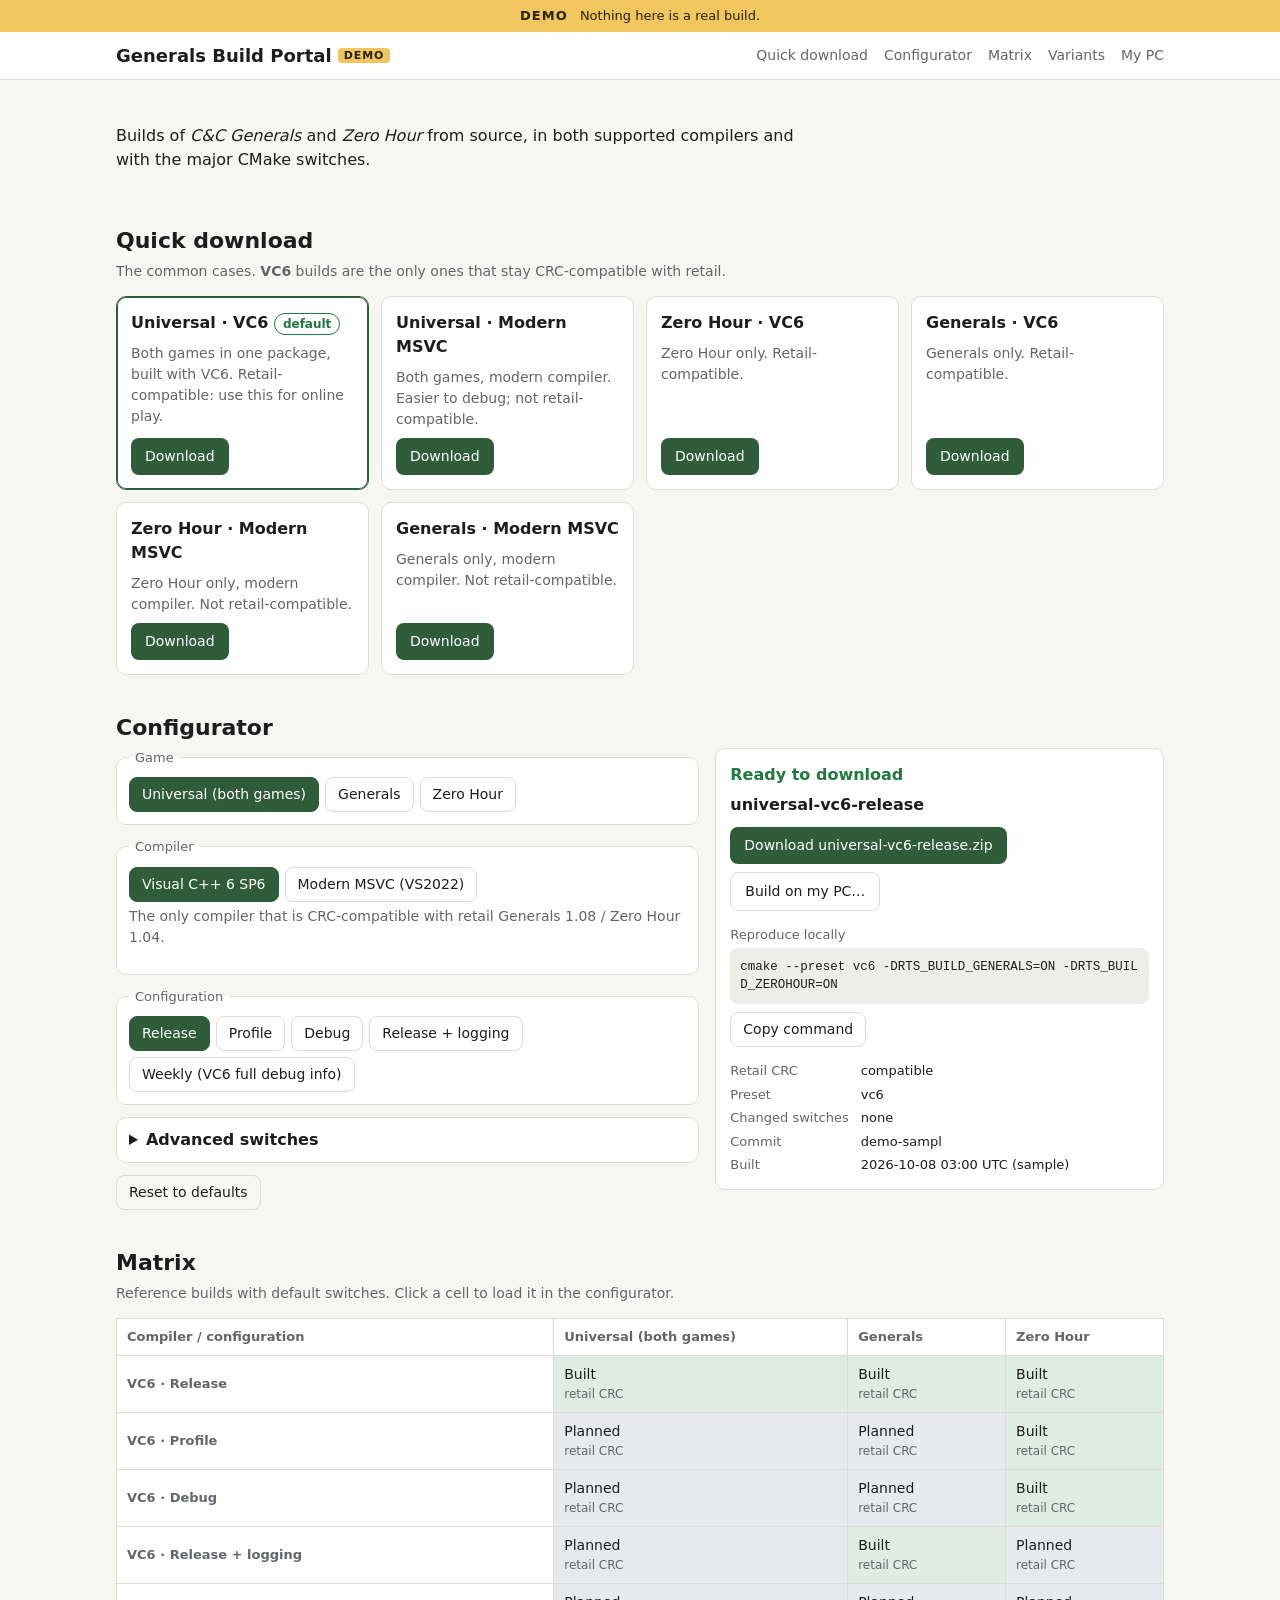
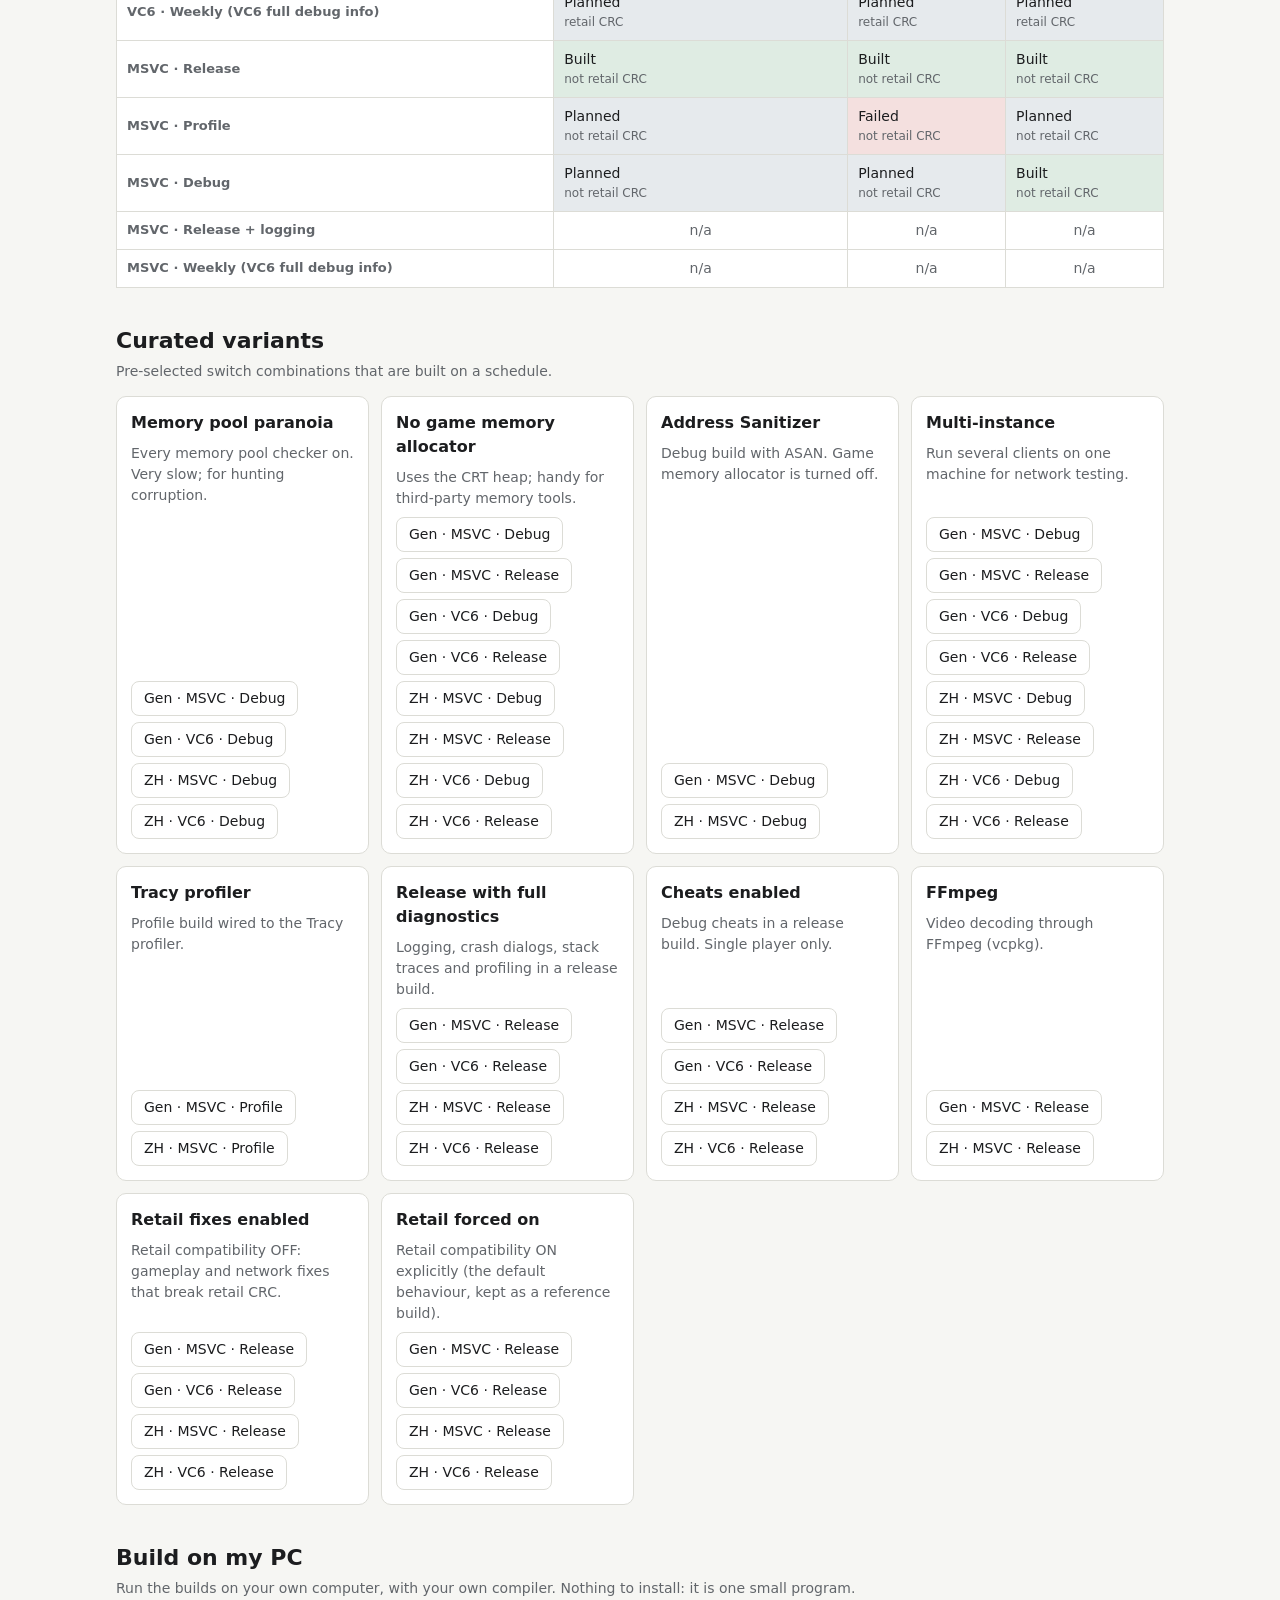
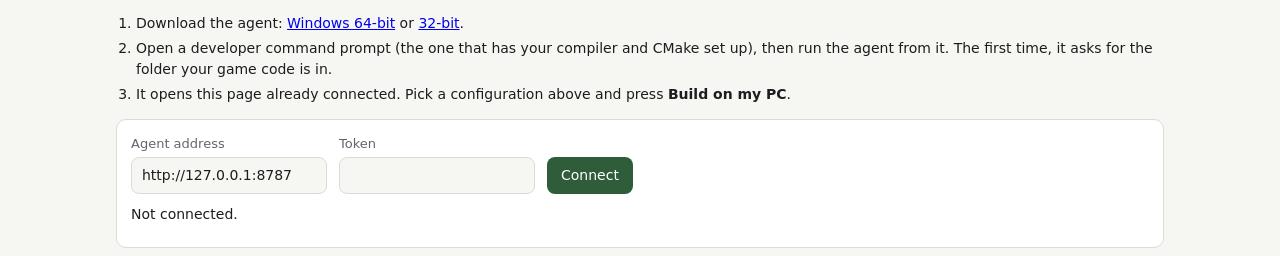
==== commit 482491ca: "Add default Universal build; drop Customise from quick download Universal builds both games in one p" ====
--- a/portal.html
+++ b/portal.html
@@ -135,6 +135,7 @@
 
 .steps { margin: 0 0 14px; padding-left: 20px; font-size: 14px; } .steps li { margin: 4px 0; }
 #agent-queue .qrow button { padding: 2px 10px; font-size: 13px; }
+.card.primary { border-color: var(--accent); box-shadow: 0 0 0 1px var(--accent) inset; }
 </style>
 </head>
 <body>
@@ -225,7 +226,7 @@
   </section>
 </main>
 
-<script>window.PORTAL_EMBEDDED=true;window.PORTAL_DATA={"schema":{"repo":"","games":[{"id":"generals","name":"Generals","cmake":{"RTS_BUILD_GENERALS":"ON","RTS_BUILD_ZEROHOUR":"OFF"},"ci_name":"Generals"},{"id":"zh","name":"Zero Hour","cmake":{"RTS_BUILD_GENERALS":"OFF","RTS_BUILD_ZEROHOUR":"ON"},"ci_name":"GeneralsMD"}],"compilers":[{"id":"vc6","name":"Visual C++ 6 SP6","note":"The only compiler that is CRC-compatible with retail Generals 1.08 / Zero Hour 1.04.","retail_crc":true},{"id":"msvc","name":"Modern MSVC (VS2022)","note":"Not CRC-compatible with retail. Cannot play online against retail clients.","retail_crc":false}],"configs":[{"id":"release","name":"Release","presets":{"vc6":"vc6","msvc":"win32"}},{"id":"profile","name":"Profile","presets":{"vc6":"vc6-profile","msvc":"win32-profile"}},{"id":"debug","name":"Debug","presets":{"vc6":"vc6-debug","msvc":"win32-debug"}},{"id":"releaselog","name":"Release + logging","presets":{"vc6":"vc6-releaselog"}},{"id":"weekly","name":"Weekly (VC6 full debug info)","presets":{"vc6":"vc6-weekly"}}],"vcpkg_presets":{"win32":"win32-vcpkg","win32-profile":"win32-vcpkg-profile","win32-debug":"win32-vcpkg-debug"},"groups":[{"id":"retail","name":"Retail compatibility"},{"id":"debug","name":"Debug features"},{"id":"memory","name":"Memory"},{"id":"extras","name":"Extras"}],"switches":[{"id":"retail_compat","cmake":"RTS_BUILD_OPTION_RETAIL_COMPATIBLE_GAME","group":"retail","type":"tristate","default":"DEFAULT","help":"OFF enables retail-incompatible fixes (CRC, data, save and network changes). DEFAULT follows GameDefines.h."},{"id":"debug_logging","cmake":"RTS_DEBUG_LOGGING","group":"debug","type":"tristate","default":"DEFAULT","help":"Debug logging. DEFAULT = on for debug builds."},{"id":"debug_crashing","cmake":"RTS_DEBUG_CRASHING","group":"debug","type":"tristate","default":"DEFAULT","help":"Debug assert dialogs."},{"id":"debug_stacktrace","cmake":"RTS_DEBUG_STACKTRACE","group":"debug","type":"tristate","default":"DEFAULT","help":"Stack tracing. Implies debug logging."},{"id":"debug_profile","cmake":"RTS_DEBUG_PROFILE","group":"debug","type":"tristate","default":"DEFAULT","help":"Debug profiling."},{"id":"debug_cheats","cmake":"RTS_DEBUG_CHEATS","group":"debug","type":"bool","default":"OFF","warn":"Cheats in a release build. Do not use for multiplayer.","help":"Debug cheats in release builds."},{"id":"debug_multi_instance","cmake":"RTS_DEBUG_MULTI_INSTANCE","group":"debug","type":"bool","default":"OFF","help":"Allow multiple client instances."},{"id":"debug_log_in_crc_log","cmake":"RTS_DEBUG_INCLUDE_DEBUG_LOG_IN_CRC_LOG","group":"debug","type":"bool","default":"OFF","help":"Include the normal debug log in the CRC log."},{"id":"tracy","cmake":"RTS_BUILD_OPTION_PROFILE_TRACY","group":"debug","type":"bool","default":"OFF","when":[{"config":["profile"],"compiler":["msvc"]}],"why":"Tracy needs a Profile build with modern MSVC.","help":"Tracy profiler integration."},{"id":"asan","cmake":"RTS_BUILD_OPTION_ASAN","group":"debug","type":"bool","default":"OFF","when":[{"compiler":["msvc"]}],"why":"Address Sanitizer is not available for VC6.","help":"Address Sanitizer. Forces the game memory allocator off."},{"id":"gamememory","cmake":"RTS_GAMEMEMORY_ENABLE","group":"memory","type":"bool","default":"ON","help":"Original game memory pool and dynamic memory allocator."},{"id":"mp_override_malloc","cmake":"RTS_MEMORYPOOL_OVERRIDE_MALLOC","group":"memory","type":"bool","default":"OFF","when":[{"switch":"gamememory","in":["ON"]}],"why":"Needs the game memory allocator.","help":"Route malloc through the dynamic memory allocator."},{"id":"mp_dlink","cmake":"RTS_MEMORYPOOL_MPSB_DLINK","group":"memory","type":"bool","default":"ON","when":[{"switch":"gamememory","in":["ON"]}],"why":"Needs the game memory allocator.","help":"Backlink on pool blocks: faster frees, more memory."},{"id":"mp_debug","cmake":"RTS_MEMORYPOOL_DEBUG","group":"memory","type":"bool","default":"ON","when":[{"switch":"gamememory","in":["ON"]}],"why":"Needs the game memory allocator.","help":"Memory pool debug support."},{"id":"mp_debug_custom_new","cmake":"RTS_MEMORYPOOL_DEBUG_CUSTOM_NEW","group":"memory","type":"bool","default":"ON","when":[{"switch":"mp_debug","in":["ON"]}],"why":"Needs memory pool debug.","help":"Custom operator new for the memory pool."},{"id":"mp_debug_boundingwall","cmake":"RTS_MEMORYPOOL_DEBUG_BOUNDINGWALL","group":"memory","type":"bool","default":"ON","when":[{"switch":"mp_debug","in":["ON"]}],"why":"Needs memory pool debug.","help":"Bounding-wall checks to find memory trampling."},{"id":"mp_debug_checkpointing","cmake":"RTS_MEMORYPOOL_DEBUG_CHECKPOINTING","group":"memory","type":"bool","default":"OFF","when":[{"switch":"mp_debug","in":["ON"]}],"why":"Needs memory pool debug.","help":"Record allocation history checkpoints."},{"id":"mp_debug_stacktrace","cmake":"RTS_MEMORYPOOL_DEBUG_STACKTRACE","group":"memory","type":"bool","default":"OFF","when":[{"switch":"mp_debug","in":["ON"]}],"why":"Needs memory pool debug.","warn":"Slows the game down significantly.","help":"Stack trace per allocation."},{"id":"mp_debug_intense_verify","cmake":"RTS_MEMORYPOOL_DEBUG_INTENSE_VERIFY","group":"memory","type":"bool","default":"OFF","when":[{"switch":"mp_debug","in":["ON"]}],"why":"Needs memory pool debug.","warn":"Very slow.","help":"Verify the pool after nearly every operation."},{"id":"mp_debug_block_ownership","cmake":"RTS_MEMORYPOOL_DEBUG_CHECK_BLOCK_OWNERSHIP","group":"memory","type":"bool","default":"OFF","when":[{"switch":"mp_debug","in":["ON"]}],"why":"Needs memory pool debug.","warn":"Very slow.","help":"Check each block belongs to the pool it is freed to."},{"id":"mp_debug_dma_bookkeeping","cmake":"RTS_MEMORYPOOL_DEBUG_INTENSE_DMA_BOOKKEEPING","group":"memory","type":"bool","default":"OFF","when":[{"switch":"mp_debug","in":["ON"]}],"why":"Needs memory pool debug.","help":"Print memory pool usage statistics."},{"id":"crashdump","cmake":"RTS_CRASHDUMP_ENABLE","group":"memory","type":"bool","default":"ON","help":"Write crash dumps on unhandled exceptions."},{"id":"ffmpeg","cmake":"RTS_BUILD_OPTION_FFMPEG","group":"extras","type":"bool","default":"OFF","when":[{"compiler":["msvc"]}],"why":"FFmpeg comes from vcpkg, which needs modern MSVC.","help":"Build with FFmpeg support (uses the vcpkg preset)."},{"id":"tools","cmake":"RTS_BUILD_CORE_TOOLS","group":"extras","type":"bool","default":"ON","help":"Build the mod tools."},{"id":"extras","cmake":"RTS_BUILD_CORE_EXTRAS","group":"extras","type":"bool","default":"OFF","help":"Build extra tools and tests."}],"rules":[{"if":{"switch":"debug_stacktrace","in":["ON"]},"require":{"switch":"debug_logging","not_in":["OFF"]},"message":"Stack tracing implies debug logging, so logging cannot be OFF."},{"if":{"switch":"asan","in":["ON"]},"require":{"switch":"gamememory","in":["OFF"]},"message":"ASAN needs the game memory allocator off (it overrides new/delete)."},{"if":{"config":["weekly"]},"require":{"compiler":["vc6"]},"message":"The weekly config is VC6 only."}],"tier1":[{"compiler":"vc6","config":"release"},{"compiler":"vc6","config":"profile"},{"compiler":"vc6","config":"debug"},{"compiler":"vc6","config":"releaselog"},{"compiler":"vc6","config":"weekly"},{"compiler":"msvc","config":"release"},{"compiler":"msvc","config":"profile"},{"compiler":"msvc","config":"debug"}],"tier2":[{"id":"retail-off","name":"Retail fixes enabled","blurb":"Retail compatibility OFF: gameplay and network fixes that break retail CRC.","where":[{"compiler":["vc6","msvc"],"config":["release"]}],"switches":{"retail_compat":"OFF"}},{"id":"retail-on","name":"Retail forced on","blurb":"Retail compatibility ON explicitly (the default behaviour, kept as a reference build).","where":[{"compiler":["vc6","msvc"],"config":["release"]}],"switches":{"retail_compat":"ON"}},{"id":"no-gamememory","name":"No game memory allocator","blurb":"Uses the CRT heap; handy for third-party memory tools.","where":[{"compiler":["vc6","msvc"],"config":["release","debug"]}],"switches":{"gamememory":"OFF"}},{"id":"memory-paranoid","name":"Memory pool paranoia","blurb":"Every memory pool checker on. Very slow; for hunting corruption.","where":[{"compiler":["vc6","msvc"],"config":["debug"]}],"switches":{"mp_debug_checkpointing":"ON","mp_debug_stacktrace":"ON","mp_debug_intense_verify":"ON","mp_debug_block_ownership":"ON","mp_debug_dma_bookkeeping":"ON"}},{"id":"full-logging","name":"Release with full diagnostics","blurb":"Logging, crash dialogs, stack traces and profiling in a release build.","where":[{"compiler":["vc6","msvc"],"config":["release"]}],"switches":{"debug_logging":"ON","debug_crashing":"ON","debug_stacktrace":"ON","debug_profile":"ON"}},{"id":"cheats","name":"Cheats enabled","blurb":"Debug cheats in a release build. Single player only.","where":[{"compiler":["vc6","msvc"],"config":["release"]}],"switches":{"debug_cheats":"ON"}},{"id":"multi-instance","name":"Multi-instance","blurb":"Run several clients on one machine for network testing.","where":[{"compiler":["vc6","msvc"],"config":["release","debug"]}],"switches":{"debug_multi_instance":"ON"}},{"id":"asan","name":"Address Sanitizer","blurb":"Debug build with ASAN. Game memory allocator is turned off.","where":[{"compiler":["msvc"],"config":["debug"]}],"switches":{"asan":"ON","gamememory":"OFF"}},{"id":"tracy","name":"Tracy profiler","blurb":"Profile build wired to the Tracy profiler.","where":[{"compiler":["msvc"],"config":["profile"]}],"switches":{"tracy":"ON"}},{"id":"ffmpeg","name":"FFmpeg","blurb":"Video decoding through FFmpeg (vcpkg).","where":[{"compiler":["msvc"],"config":["release"]}],"switches":{"ffmpeg":"ON"}}]},"builds":{"commit":"demo-sample","builds":[{"id":"generals-msvc-debug","game":"generals","compiler":"msvc","config":"debug","switches":{},"retail_crc":false,"preset":"win32-debug","ci_game":"Generals","cmake_args":["-DRTS_BUILD_GENERALS=ON","-DRTS_BUILD_ZEROHOUR=OFF"],"command":"cmake --preset win32-debug -DRTS_BUILD_GENERALS=ON -DRTS_BUILD_ZEROHOUR=OFF","tier":1,"name":"Debug (MSVC)","blurb":"CI preset, default switches.","warnings":["Not CRC-compatible with retail: Not CRC-compatible with retail. Cannot play online against retail clients."],"status":"planned"},{"id":"generals-msvc-profile","game":"generals","compiler":"msvc","config":"profile","switches":{},"retail_crc":false,"preset":"win32-profile","ci_game":"Generals","cmake_args":["-DRTS_BUILD_GENERALS=ON","-DRTS_BUILD_ZEROHOUR=OFF"],"command":"cmake --preset win32-profile -DRTS_BUILD_GENERALS=ON -DRTS_BUILD_ZEROHOUR=OFF","tier":1,"name":"Profile (MSVC)","blurb":"CI preset, default switches.","warnings":["Not CRC-compatible with retail: Not CRC-compatible with retail. Cannot play online against retail clients."],"status":"failed","built_at":"2026-10-08 03:00 UTC (sample)"},{"id":"generals-msvc-release","game":"generals","compiler":"msvc","config":"release","switches":{},"retail_crc":false,"preset":"win32","ci_game":"Generals","cmake_args":["-DRTS_BUILD_GENERALS=ON","-DRTS_BUILD_ZEROHOUR=OFF"],"command":"cmake --preset win32 -DRTS_BUILD_GENERALS=ON -DRTS_BUILD_ZEROHOUR=OFF","tier":1,"name":"Release (MSVC)","blurb":"CI preset, default switches.","warnings":["Not CRC-compatible with retail: Not CRC-compatible with retail. Cannot play online against retail clients."],"status":"built","commit":"demo-sample","built_at":"2026-10-08 03:00 UTC (sample)","files":[{"name":"generals-msvc-release.zip","url":"[data-uri]","size":313,"sha256":"efa1a46def96ec70424bb81feffe770c3f149b5f571e70945e5545592367741e"}]},{"id":"generals-vc6-debug","game":"generals","compiler":"vc6","config":"debug","switches":{},"retail_crc":true,"preset":"vc6-debug","ci_game":"Generals","cmake_args":["-DRTS_BUILD_GENERALS=ON","-DRTS_BUILD_ZEROHOUR=OFF"],"command":"cmake --preset vc6-debug -DRTS_BUILD_GENERALS=ON -DRTS_BUILD_ZEROHOUR=OFF","tier":1,"name":"Debug (VC6)","blurb":"CI preset, default switches.","warnings":[],"status":"planned"},{"id":"generals-vc6-profile","game":"generals","compiler":"vc6","config":"profile","switches":{},"retail_crc":true,"preset":"vc6-profile","ci_game":"Generals","cmake_args":["-DRTS_BUILD_GENERALS=ON","-DRTS_BUILD_ZEROHOUR=OFF"],"command":"cmake --preset vc6-profile -DRTS_BUILD_GENERALS=ON -DRTS_BUILD_ZEROHOUR=OFF","tier":1,"name":"Profile (VC6)","blurb":"CI preset, default switches.","warnings":[],"status":"planned"},{"id":"generals-vc6-release","game":"generals","compiler":"vc6","config":"release","switches":{},"retail_crc":true,"preset":"vc6","ci_game":"Generals","cmake_args":["-DRTS_BUILD_GENERALS=ON","-DRTS_BUILD_ZEROHOUR=OFF"],"command":"cmake --preset vc6 -DRTS_BUILD_GENERALS=ON -DRTS_BUILD_ZEROHOUR=OFF","tier":1,"name":"Release (VC6)","blurb":"CI preset, default switches.","warnings":[],"status":"built","commit":"demo-sample","built_at":"2026-10-08 03:00 UTC (sample)","files":[{"name":"generals-vc6-release.zip","url":"[data-uri]","size":308,"sha256":"51c3838072aa085c008a4f469f54d70dd37e4f571a52ee1156b25e2ab1d3954f"}]},{"id":"generals-vc6-releaselog","game":"generals","compiler":"vc6","config":"releaselog","switches":{},"retail_crc":true,"preset":"vc6-releaselog","ci_game":"Generals","cmake_args":["-DRTS_BUILD_GENERALS=ON","-DRTS_BUILD_ZEROHOUR=OFF"],"command":"cmake --preset vc6-releaselog -DRTS_BUILD_GENERALS=ON -DRTS_BUILD_ZEROHOUR=OFF","tier":1,"name":"Release + logging (VC6)","blurb":"CI preset, default switches.","warnings":[],"status":"built","commit":"demo-sample","built_at":"2026-10-08 03:00 UTC (sample)","files":[{"name":"generals-vc6-releaselog.zip","url":"[data-uri]","size":311,"sha256":"5f8b852cd71717e5b7ec9ed42303453a65e6e7a14acb090eb2990dc103145e23"}]},{"id":"generals-vc6-weekly","game":"generals","compiler":"vc6","config":"weekly","switches":{},"retail_crc":true,"preset":"vc6-weekly","ci_game":"Generals","cmake_args":["-DRTS_BUILD_GENERALS=ON","-DRTS_BUILD_ZEROHOUR=OFF"],"command":"cmake --preset vc6-weekly -DRTS_BUILD_GENERALS=ON -DRTS_BUILD_ZEROHOUR=OFF","tier":1,"name":"Weekly (VC6 full debug info) (VC6)","blurb":"CI preset, default switches.","warnings":[],"status":"planned"},{"id":"zh-msvc-debug","game":"zh","compiler":"msvc","config":"debug","switches":{},"retail_crc":false,"preset":"win32-debug","ci_game":"GeneralsMD","cmake_args":["-DRTS_BUILD_GENERALS=OFF","-DRTS_BUILD_ZEROHOUR=ON"],"command":"cmake --preset win32-debug -DRTS_BUILD_GENERALS=OFF -DRTS_BUILD_ZEROHOUR=ON","tier":1,"name":"Debug (MSVC)","blurb":"CI preset, default switches.","warnings":["Not CRC-compatible with retail: Not CRC-compatible with retail. Cannot play online against retail clients."],"status":"built","commit":"demo-sample","built_at":"2026-10-08 03:00 UTC (sample)","files":[{"name":"zh-msvc-debug.zip","url":"[data-uri]","size":309,"sha256":"0119c7009287080cc289ed0a1971e3a0740d2c2822e646c1676a96ea4efde9bf"}]},{"id":"zh-msvc-profile","game":"zh","compiler":"msvc","config":"profile","switches":{},"retail_crc":false,"preset":"win32-profile","ci_game":"GeneralsMD","cmake_args":["-DRTS_BUILD_GENERALS=OFF","-DRTS_BUILD_ZEROHOUR=ON"],"command":"cmake --preset win32-profile -DRTS_BUILD_GENERALS=OFF -DRTS_BUILD_ZEROHOUR=ON","tier":1,"name":"Profile (MSVC)","blurb":"CI preset, default switches.","warnings":["Not CRC-compatible with retail: Not CRC-compatible with retail. Cannot play online against retail clients."],"status":"planned"},{"id":"zh-msvc-release","game":"zh","compiler":"msvc","config":"release","switches":{},"retail_crc":false,"preset":"win32","ci_game":"GeneralsMD","cmake_args":["-DRTS_BUILD_GENERALS=OFF","-DRTS_BUILD_ZEROHOUR=ON"],"command":"cmake --preset win32 -DRTS_BUILD_GENERALS=OFF -DRTS_BUILD_ZEROHOUR=ON","tier":1,"name":"Release (MSVC)","blurb":"CI preset, default switches.","warnings":["Not CRC-compatible with retail: Not CRC-compatible with retail. Cannot play online against retail clients."],"status":"built","commit":"demo-sample","built_at":"2026-10-08 03:00 UTC (sample)","files":[{"name":"zh-msvc-release.zip","url":"[data-uri]","size":310,"sha256":"d41d601c77f5170973bbaba56306eef90819bac305720865c19d079163597169"}]},{"id":"zh-vc6-debug","game":"zh","compiler":"vc6","config":"debug","switches":{},"retail_crc":true,"preset":"vc6-debug","ci_game":"GeneralsMD","cmake_args":["-DRTS_BUILD_GENERALS=OFF","-DRTS_BUILD_ZEROHOUR=ON"],"command":"cmake --preset vc6-debug -DRTS_BUILD_GENERALS=OFF -DRTS_BUILD_ZEROHOUR=ON","tier":1,"name":"Debug (VC6)","blurb":"CI preset, default switches.","warnings":[],"status":"built","commit":"demo-sample","built_at":"2026-10-08 03:00 UTC (sample)","files":[{"name":"zh-vc6-debug.zip","url":"[data-uri]","size":305,"sha256":"953057afa384d3fc5a7a166e06ee72a59cfd9667430325afce56285f1c8ccc55"}]},{"id":"zh-vc6-profile","game":"zh","compiler":"vc6","config":"profile","switches":{},"retail_crc":true,"preset":"vc6-profile","ci_game":"GeneralsMD","cmake_args":["-DRTS_BUILD_GENERALS=OFF","-DRTS_BUILD_ZEROHOUR=ON"],"command":"cmake --preset vc6-profile -DRTS_BUILD_GENERALS=OFF -DRTS_BUILD_ZEROHOUR=ON","tier":1,"name":"Profile (VC6)","blurb":"CI preset, default switches.","warnings":[],"status":"built","commit":"demo-sample","built_at":"2026-10-08 03:00 UTC (sample)","files":[{"name":"zh-vc6-profile.zip","url":"[data-uri]","size":304,"sha256":"91455ca7f56c39281336ce89a9aa4c534a5229d48c5a22e257e292ca267cc29f"}]},{"id":"zh-vc6-release","game":"zh","compiler":"vc6","config":"release","switches":{},"retail_crc":true,"preset":"vc6","ci_game":"GeneralsMD","cmake_args":["-DRTS_BUILD_GENERALS=OFF","-DRTS_BUILD_ZEROHOUR=ON"],"command":"cmake --preset vc6 -DRTS_BUILD_GENERALS=OFF -DRTS_BUILD_ZEROHOUR=ON","tier":1,"name":"Release (VC6)","blurb":"CI preset, default switches.","warnings":[],"status":"built","commit":"demo-sample","built_at":"2026-10-08 03:00 UTC (sample)","files":[{"name":"zh-vc6-release.zip","url":"[data-uri]","size":306,"sha256":"11b83e0b6c95f81a8c0600f41e62986f51a62e616eac1af59878b553a919894e"}]},{"id":"zh-vc6-releaselog","game":"zh","compiler":"vc6","config":"releaselog","switches":{},"retail_crc":true,"preset":"vc6-releaselog","ci_game":"GeneralsMD","cmake_args":["-DRTS_BUILD_GENERALS=OFF","-DRTS_BUILD_ZEROHOUR=ON"],"command":"cmake --preset vc6-releaselog -DRTS_BUILD_GENERALS=OFF -DRTS_BUILD_ZEROHOUR=ON","tier":1,"name":"Release + logging (VC6)","blurb":"CI preset, default switches.","warnings":[],"status":"planned"},{"id":"zh-vc6-weekly","game":"zh","compiler":"vc6","config":"weekly","switches":{},"retail_crc":true,"preset":"vc6-weekly","ci_game":"GeneralsMD","cmake_args":["-DRTS_BUILD_GENERALS=OFF","-DRTS_BUILD_ZEROHOUR=ON"],"command":"cmake --preset vc6-weekly -DRTS_BUILD_GENERALS=OFF -DRTS_BUILD_ZEROHOUR=ON","tier":1,"name":"Weekly (VC6 full debug info) (VC6)","blurb":"CI preset, default switches.","warnings":[],"status":"planned"},{"id":"generals-msvc-debug-211f1905","game":"generals","compiler":"msvc","config":"debug","switches":{"mp_debug_checkpointing":"ON","mp_debug_stacktrace":"ON","mp_debug_intense_verify":"ON","mp_debug_block_ownership":"ON","mp_debug_dma_bookkeeping":"ON"},"retail_crc":false,"preset":"win32-debug","ci_game":"Generals","cmake_args":["-DRTS_BUILD_GENERALS=ON","-DRTS_BUILD_ZEROHOUR=OFF","-DRTS_MEMORYPOOL_DEBUG_CHECKPOINTING=ON","-DRTS_MEMORYPOOL_DEBUG_STACKTRACE=ON","-DRTS_MEMORYPOOL_DEBUG_INTENSE_VERIFY=ON","-DRTS_MEMORYPOOL_DEBUG_CHECK_BLOCK_OWNERSHIP=ON","-DRTS_MEMORYPOOL_DEBUG_INTENSE_DMA_BOOKKEEPING=ON"],"command":"cmake --preset win32-debug -DRTS_BUILD_GENERALS=ON -DRTS_BUILD_ZEROHOUR=OFF -DRTS_MEMORYPOOL_DEBUG_CHECKPOINTING=ON -DRTS_MEMORYPOOL_DEBUG_STACKTRACE=ON -DRTS_MEMORYPOOL_DEBUG_INTENSE_VERIFY=ON -DRTS_MEMORYPOOL_DEBUG_CHECK_BLOCK_OWNERSHIP=ON -DRTS_MEMORYPOOL_DEBUG_INTENSE_DMA_BOOKKEEPING=ON","tier":2,"name":"Memory pool paranoia","blurb":"Every memory pool checker on. Very slow; for hunting corruption.","warnings":["mp_debug_stacktrace: Slows the game down significantly.","mp_debug_intense_verify: Very slow.","mp_debug_block_ownership: Very slow.","Not CRC-compatible with retail: Not CRC-compatible with retail. Cannot play online against retail clients."],"status":"planned"},{"id":"generals-msvc-debug-3df3fa9e","game":"generals","compiler":"msvc","config":"debug","switches":{"gamememory":"OFF"},"retail_crc":false,"preset":"win32-debug","ci_game":"Generals","cmake_args":["-DRTS_BUILD_GENERALS=ON","-DRTS_BUILD_ZEROHOUR=OFF","-DRTS_GAMEMEMORY_ENABLE=OFF"],"command":"cmake --preset win32-debug -DRTS_BUILD_GENERALS=ON -DRTS_BUILD_ZEROHOUR=OFF -DRTS_GAMEMEMORY_ENABLE=OFF","tier":2,"name":"No game memory allocator","blurb":"Uses the CRT heap; handy for third-party memory tools.","warnings":["Not CRC-compatible with retail: Not CRC-compatible with retail. Cannot play online against retail clients."],"status":"planned"},{"id":"generals-msvc-debug-a08328c3","game":"generals","compiler":"msvc","config":"debug","switches":{"asan":"ON","gamememory":"OFF"},"retail_crc":false,"preset":"win32-debug","ci_game":"Generals","cmake_args":["-DRTS_BUILD_GENERALS=ON","-DRTS_BUILD_ZEROHOUR=OFF","-DRTS_BUILD_OPTION_ASAN=ON","-DRTS_GAMEMEMORY_ENABLE=OFF"],"command":"cmake --preset win32-debug -DRTS_BUILD_GENERALS=ON -DRTS_BUILD_ZEROHOUR=OFF -DRTS_BUILD_OPTION_ASAN=ON -DRTS_GAMEMEMORY_ENABLE=OFF","tier":2,"name":"Address Sanitizer","blurb":"Debug build with ASAN. Game memory allocator is turned off.","warnings":["Not CRC-compatible with retail: Not CRC-compatible with retail. Cannot play online against retail clients."],"status":"planned"},{"id":"generals-msvc-debug-b9ce4605","game":"generals","compiler":"msvc","config":"debug","switches":{"debug_multi_instance":"ON"},"retail_crc":false,"preset":"win32-debug","ci_game":"Generals","cmake_args":["-DRTS_BUILD_GENERALS=ON","-DRTS_BUILD_ZEROHOUR=OFF","-DRTS_DEBUG_MULTI_INSTANCE=ON"],"command":"cmake --preset win32-debug -DRTS_BUILD_GENERALS=ON -DRTS_BUILD_ZEROHOUR=OFF -DRTS_DEBUG_MULTI_INSTANCE=ON","tier":2,"name":"Multi-instance","blurb":"Run several clients on one machine for network testing.","warnings":["Not CRC-compatible with retail: Not CRC-compatible with retail. Cannot play online against retail clients."],"status":"planned"},{"id":"generals-msvc-profile-39fcd033","game":"generals","compiler":"msvc","config":"profile","switches":{"tracy":"ON"},"retail_crc":false,"preset":"win32-profile","ci_game":"Generals","cmake_args":["-DRTS_BUILD_GENERALS=ON","-DRTS_BUILD_ZEROHOUR=OFF","-DRTS_BUILD_OPTION_PROFILE_TRACY=ON"],"command":"cmake --preset win32-profile -DRTS_BUILD_GENERALS=ON -DRTS_BUILD_ZEROHOUR=OFF -DRTS_BUILD_OPTION_PROFILE_TRACY=ON","tier":2,"name":"Tracy profiler","blurb":"Profile build wired to the Tracy profiler.","warnings":["Not CRC-compatible with retail: Not CRC-compatible with retail. Cannot play online against retail clients."],"status":"planned"},{"id":"generals-msvc-release-1317c282","game":"generals","compiler":"msvc","config":"release","switches":{"debug_logging":"ON","debug_crashing":"ON","debug_stacktrace":"ON","debug_profile":"ON"},"retail_crc":false,"preset":"win32","ci_game":"Generals","cmake_args":["-DRTS_BUILD_GENERALS=ON","-DRTS_BUILD_ZEROHOUR=OFF","-DRTS_DEBUG_LOGGING=ON","-DRTS_DEBUG_CRASHING=ON","-DRTS_DEBUG_STACKTRACE=ON","-DRTS_DEBUG_PROFILE=ON"],"command":"cmake --preset win32 -DRTS_BUILD_GENERALS=ON -DRTS_BUILD_ZEROHOUR=OFF -DRTS_DEBUG_LOGGING=ON -DRTS_DEBUG_CRASHING=ON -DRTS_DEBUG_STACKTRACE=ON -DRTS_DEBUG_PROFILE=ON","tier":2,"name":"Release with full diagnostics","blurb":"Logging, crash dialogs, stack traces and profiling in a release build.","warnings":["Not CRC-compatible with retail: Not CRC-compatible with retail. Cannot play online against retail clients."],"status":"planned"},{"id":"generals-msvc-release-39d2bc55","game":"generals","compiler":"msvc","config":"release","switches":{"debug_cheats":"ON"},"retail_crc":false,"preset":"win32","ci_game":"Generals","cmake_args":["-DRTS_BUILD_GENERALS=ON","-DRTS_BUILD_ZEROHOUR=OFF","-DRTS_DEBUG_CHEATS=ON"],"command":"cmake --preset win32 -DRTS_BUILD_GENERALS=ON -DRTS_BUILD_ZEROHOUR=OFF -DRTS_DEBUG_CHEATS=ON","tier":2,"name":"Cheats enabled","blurb":"Debug cheats in a release build. Single player only.","warnings":["debug_cheats: Cheats in a release build. Do not use for multiplayer.","Not CRC-compatible with retail: Not CRC-compatible with retail. Cannot play online against retail clients."],"status":"planned"},{"id":"generals-msvc-release-699b33f0","game":"generals","compiler":"msvc","config":"release","switches":{"ffmpeg":"ON"},"retail_crc":false,"preset":"win32-vcpkg","ci_game":"Generals","cmake_args":["-DRTS_BUILD_GENERALS=ON","-DRTS_BUILD_ZEROHOUR=OFF","-DRTS_BUILD_OPTION_FFMPEG=ON"],"command":"cmake --preset win32-vcpkg -DRTS_BUILD_GENERALS=ON -DRTS_BUILD_ZEROHOUR=OFF -DRTS_BUILD_OPTION_FFMPEG=ON","tier":2,"name":"FFmpeg","blurb":"Video decoding through FFmpeg (vcpkg).","warnings":["Not CRC-compatible with retail: Not CRC-compatible with retail. Cannot play online against retail clients."],"status":"planned"},{"id":"generals-msvc-release-a3e39e81","game":"generals","compiler":"msvc","config":"release","switches":{"retail_compat":"OFF"},"retail_crc":false,"preset":"win32","ci_game":"Generals","cmake_args":["-DRTS_BUILD_GENERALS=ON","-DRTS_BUILD_ZEROHOUR=OFF","-DRTS_BUILD_OPTION_RETAIL_COMPATIBLE_GAME=OFF"],"command":"cmake --preset win32 -DRTS_BUILD_GENERALS=ON -DRTS_BUILD_ZEROHOUR=OFF -DRTS_BUILD_OPTION_RETAIL_COMPATIBLE_GAME=OFF","tier":2,"name":"Retail fixes enabled","blurb":"Retail compatibility OFF: gameplay and network fixes that break retail CRC.","warnings":[],"status":"planned"},{"id":"generals-msvc-release-b86bb9d4","game":"generals","compiler":"msvc","config":"release","switches":{"gamememory":"OFF"},"retail_crc":false,"preset":"win32","ci_game":"Generals","cmake_args":["-DRTS_BUILD_GENERALS=ON","-DRTS_BUILD_ZEROHOUR=OFF","-DRTS_GAMEMEMORY_ENABLE=OFF"],"command":"cmake --preset win32 -DRTS_BUILD_GENERALS=ON -DRTS_BUILD_ZEROHOUR=OFF -DRTS_GAMEMEMORY_ENABLE=OFF","tier":2,"name":"No game memory allocator","blurb":"Uses the CRT heap; handy for third-party memory tools.","warnings":["Not CRC-compatible with retail: Not CRC-compatible with retail. Cannot play online against retail clients."],"status":"planned"},{"id":"generals-msvc-release-d14c1b4d","game":"generals","compiler":"msvc","config":"release","switches":{"debug_multi_instance":"ON"},"retail_crc":false,"preset":"win32","ci_game":"Generals","cmake_args":["-DRTS_BUILD_GENERALS=ON","-DRTS_BUILD_ZEROHOUR=OFF","-DRTS_DEBUG_MULTI_INSTANCE=ON"],"command":"cmake --preset win32 -DRTS_BUILD_GENERALS=ON -DRTS_BUILD_ZEROHOUR=OFF -DRTS_DEBUG_MULTI_INSTANCE=ON","tier":2,"name":"Multi-instance","blurb":"Run several clients on one machine for network testing.","warnings":["Not CRC-compatible with retail: Not CRC-compatible with retail. Cannot play online against retail clients."],"status":"planned"},{"id":"generals-msvc-release-e45c4ccc","game":"generals","compiler":"msvc","config":"release","switches":{"retail_compat":"ON"},"retail_crc":false,"preset":"win32","ci_game":"Generals","cmake_args":["-DRTS_BUILD_GENERALS=ON","-DRTS_BUILD_ZEROHOUR=OFF","-DRTS_BUILD_OPTION_RETAIL_COMPATIBLE_GAME=ON"],"command":"cmake --preset win32 -DRTS_BUILD_GENERALS=ON -DRTS_BUILD_ZEROHOUR=OFF -DRTS_BUILD_OPTION_RETAIL_COMPATIBLE_GAME=ON","tier":2,"name":"Retail forced on","blurb":"Retail compatibility ON explicitly (the default behaviour, kept as a reference build).","warnings":["Not CRC-compatible with retail: Not CRC-compatible with retail. Cannot play online against retail clients."],"status":"planned"},{"id":"generals-vc6-debug-047a342c","game":"generals","compiler":"vc6","config":"debug","switches":{"mp_debug_checkpointing":"ON","mp_debug_stacktrace":"ON","mp_debug_intense_verify":"ON","mp_debug_block_ownership":"ON","mp_debug_dma_bookkeeping":"ON"},"retail_crc":true,"preset":"vc6-debug","ci_game":"Generals","cmake_args":["-DRTS_BUILD_GENERALS=ON","-DRTS_BUILD_ZEROHOUR=OFF","-DRTS_MEMORYPOOL_DEBUG_CHECKPOINTING=ON","-DRTS_MEMORYPOOL_DEBUG_STACKTRACE=ON","-DRTS_MEMORYPOOL_DEBUG_INTENSE_VERIFY=ON","-DRTS_MEMORYPOOL_DEBUG_CHECK_BLOCK_OWNERSHIP=ON","-DRTS_MEMORYPOOL_DEBUG_INTENSE_DMA_BOOKKEEPING=ON"],"command":"cmake --preset vc6-debug -DRTS_BUILD_GENERALS=ON -DRTS_BUILD_ZEROHOUR=OFF -DRTS_MEMORYPOOL_DEBUG_CHECKPOINTING=ON -DRTS_MEMORYPOOL_DEBUG_STACKTRACE=ON -DRTS_MEMORYPOOL_DEBUG_INTENSE_VERIFY=ON -DRTS_MEMORYPOOL_DEBUG_CHECK_BLOCK_OWNERSHIP=ON -DRTS_MEMORYPOOL_DEBUG_INTENSE_DMA_BOOKKEEPING=ON","tier":2,"name":"Memory pool paranoia","blurb":"Every memory pool checker on. Very slow; for hunting corruption.","warnings":["mp_debug_stacktrace: Slows the game down significantly.","mp_debug_intense_verify: Very slow.","mp_debug_block_ownership: Very slow."],"status":"planned"},{"id":"generals-vc6-debug-0e4e4c60","game":"generals","compiler":"vc6","config":"debug","switches":{"debug_multi_instance":"ON"},"retail_crc":true,"preset":"vc6-debug","ci_game":"Generals","cmake_args":["-DRTS_BUILD_GENERALS=ON","-DRTS_BUILD_ZEROHOUR=OFF","-DRTS_DEBUG_MULTI_INSTANCE=ON"],"command":"cmake --preset vc6-debug -DRTS_BUILD_GENERALS=ON -DRTS_BUILD_ZEROHOUR=OFF -DRTS_DEBUG_MULTI_INSTANCE=ON","tier":2,"name":"Multi-instance","blurb":"Run several clients on one machine for network testing.","warnings":[],"status":"planned"},{"id":"generals-vc6-debug-a3812bbc","game":"generals","compiler":"vc6","config":"debug","switches":{"gamememory":"OFF"},"retail_crc":true,"preset":"vc6-debug","ci_game":"Generals","cmake_args":["-DRTS_BUILD_GENERALS=ON","-DRTS_BUILD_ZEROHOUR=OFF","-DRTS_GAMEMEMORY_ENABLE=OFF"],"command":"cmake --preset vc6-debug -DRTS_BUILD_GENERALS=ON -DRTS_BUILD_ZEROHOUR=OFF -DRTS_GAMEMEMORY_ENABLE=OFF","tier":2,"name":"No game memory allocator","blurb":"Uses the CRT heap; handy for third-party memory tools.","warnings":[],"status":"planned"},{"id":"generals-vc6-release-0e1049ec","game":"generals","compiler":"vc6","config":"release","switches":{"retail_compat":"OFF"},"retail_crc":false,"preset":"vc6","ci_game":"Generals","cmake_args":["-DRTS_BUILD_GENERALS=ON","-DRTS_BUILD_ZEROHOUR=OFF","-DRTS_BUILD_OPTION_RETAIL_COMPATIBLE_GAME=OFF"],"command":"cmake --preset vc6 -DRTS_BUILD_GENERALS=ON -DRTS_BUILD_ZEROHOUR=OFF -DRTS_BUILD_OPTION_RETAIL_COMPATIBLE_GAME=OFF","tier":2,"name":"Retail fixes enabled","blurb":"Retail compatibility OFF: gameplay and network fixes that break retail CRC.","warnings":[],"status":"planned"},{"id":"generals-vc6-release-0f9ff475","game":"generals","compiler":"vc6","config":"release","switches":{"gamememory":"OFF"},"retail_crc":true,"preset":"vc6","ci_game":"Generals","cmake_args":["-DRTS_BUILD_GENERALS=ON","-DRTS_BUILD_ZEROHOUR=OFF","-DRTS_GAMEMEMORY_ENABLE=OFF"],"command":"cmake --preset vc6 -DRTS_BUILD_GENERALS=ON -DRTS_BUILD_ZEROHOUR=OFF -DRTS_GAMEMEMORY_ENABLE=OFF","tier":2,"name":"No game memory allocator","blurb":"Uses the CRT heap; handy for third-party memory tools.","warnings":[],"status":"planned"},{"id":"generals-vc6-release-35c459c1","game":"generals","compiler":"vc6","config":"release","switches":{"debug_cheats":"ON"},"retail_crc":true,"preset":"vc6","ci_game":"Generals","cmake_args":["-DRTS_BUILD_GENERALS=ON","-DRTS_BUILD_ZEROHOUR=OFF","-DRTS_DEBUG_CHEATS=ON"],"command":"cmake --preset vc6 -DRTS_BUILD_GENERALS=ON -DRTS_BUILD_ZEROHOUR=OFF -DRTS_DEBUG_CHEATS=ON","tier":2,"name":"Cheats enabled","blurb":"Debug cheats in a release build. Single player only.","warnings":["debug_cheats: Cheats in a release build. Do not use for multiplayer."],"status":"planned"},{"id":"generals-vc6-release-5987df33","game":"generals","compiler":"vc6","config":"release","switches":{"debug_logging":"ON","debug_crashing":"ON","debug_stacktrace":"ON","debug_profile":"ON"},"retail_crc":true,"preset":"vc6","ci_game":"Generals","cmake_args":["-DRTS_BUILD_GENERALS=ON","-DRTS_BUILD_ZEROHOUR=OFF","-DRTS_DEBUG_LOGGING=ON","-DRTS_DEBUG_CRASHING=ON","-DRTS_DEBUG_STACKTRACE=ON","-DRTS_DEBUG_PROFILE=ON"],"command":"cmake --preset vc6 -DRTS_BUILD_GENERALS=ON -DRTS_BUILD_ZEROHOUR=OFF -DRTS_DEBUG_LOGGING=ON -DRTS_DEBUG_CRASHING=ON -DRTS_DEBUG_STACKTRACE=ON -DRTS_DEBUG_PROFILE=ON","tier":2,"name":"Release with full diagnostics","blurb":"Logging, crash dialogs, stack traces and profiling in a release build.","warnings":[],"status":"planned"},{"id":"generals-vc6-release-c44ed1d6","game":"generals","compiler":"vc6","config":"release","switches":{"debug_multi_instance":"ON"},"retail_crc":true,"preset":"vc6","ci_game":"Generals","cmake_args":["-DRTS_BUILD_GENERALS=ON","-DRTS_BUILD_ZEROHOUR=OFF","-DRTS_DEBUG_MULTI_INSTANCE=ON"],"command":"cmake --preset vc6 -DRTS_BUILD_GENERALS=ON -DRTS_BUILD_ZEROHOUR=OFF -DRTS_DEBUG_MULTI_INSTANCE=ON","tier":2,"name":"Multi-instance","blurb":"Run several clients on one machine for network testing.","warnings":[],"status":"planned"},{"id":"generals-vc6-release-ebd83208","game":"generals","compiler":"vc6","config":"release","switches":{"retail_compat":"ON"},"retail_crc":true,"preset":"vc6","ci_game":"Generals","cmake_args":["-DRTS_BUILD_GENERALS=ON","-DRTS_BUILD_ZEROHOUR=OFF","-DRTS_BUILD_OPTION_RETAIL_COMPATIBLE_GAME=ON"],"command":"cmake --preset vc6 -DRTS_BUILD_GENERALS=ON -DRTS_BUILD_ZEROHOUR=OFF -DRTS_BUILD_OPTION_RETAIL_COMPATIBLE_GAME=ON","tier":2,"name":"Retail forced on","blurb":"Retail compatibility ON explicitly (the default behaviour, kept as a reference build).","warnings":[],"status":"planned"},{"id":"zh-msvc-debug-117bc796","game":"zh","compiler":"msvc","config":"debug","switches":{"gamememory":"OFF"},"retail_crc":false,"preset":"win32-debug","ci_game":"GeneralsMD","cmake_args":["-DRTS_BUILD_GENERALS=OFF","-DRTS_BUILD_ZEROHOUR=ON","-DRTS_GAMEMEMORY_ENABLE=OFF"],"command":"cmake --preset win32-debug -DRTS_BUILD_GENERALS=OFF -DRTS_BUILD_ZEROHOUR=ON -DRTS_GAMEMEMORY_ENABLE=OFF","tier":2,"name":"No game memory allocator","blurb":"Uses the CRT heap; handy for third-party memory tools.","warnings":["Not CRC-compatible with retail: Not CRC-compatible with retail. Cannot play online against retail clients."],"status":"planned"},{"id":"zh-msvc-debug-2778347b","game":"zh","compiler":"msvc","config":"debug","switches":{"mp_debug_checkpointing":"ON","mp_debug_stacktrace":"ON","mp_debug_intense_verify":"ON","mp_debug_block_ownership":"ON","mp_debug_dma_bookkeeping":"ON"},"retail_crc":false,"preset":"win32-debug","ci_game":"GeneralsMD","cmake_args":["-DRTS_BUILD_GENERALS=OFF","-DRTS_BUILD_ZEROHOUR=ON","-DRTS_MEMORYPOOL_DEBUG_CHECKPOINTING=ON","-DRTS_MEMORYPOOL_DEBUG_STACKTRACE=ON","-DRTS_MEMORYPOOL_DEBUG_INTENSE_VERIFY=ON","-DRTS_MEMORYPOOL_DEBUG_CHECK_BLOCK_OWNERSHIP=ON","-DRTS_MEMORYPOOL_DEBUG_INTENSE_DMA_BOOKKEEPING=ON"],"command":"cmake --preset win32-debug -DRTS_BUILD_GENERALS=OFF -DRTS_BUILD_ZEROHOUR=ON -DRTS_MEMORYPOOL_DEBUG_CHECKPOINTING=ON -DRTS_MEMORYPOOL_DEBUG_STACKTRACE=ON -DRTS_MEMORYPOOL_DEBUG_INTENSE_VERIFY=ON -DRTS_MEMORYPOOL_DEBUG_CHECK_BLOCK_OWNERSHIP=ON -DRTS_MEMORYPOOL_DEBUG_INTENSE_DMA_BOOKKEEPING=ON","tier":2,"name":"Memory pool paranoia","blurb":"Every memory pool checker on. Very slow; for hunting corruption.","warnings":["mp_debug_stacktrace: Slows the game down significantly.","mp_debug_intense_verify: Very slow.","mp_debug_block_ownership: Very slow.","Not CRC-compatible with retail: Not CRC-compatible with retail. Cannot play online against retail clients."],"status":"planned"},{"id":"zh-msvc-debug-2f221234","game":"zh","compiler":"msvc","config":"debug","switches":{"asan":"ON","gamememory":"OFF"},"retail_crc":false,"preset":"win32-debug","ci_game":"GeneralsMD","cmake_args":["-DRTS_BUILD_GENERALS=OFF","-DRTS_BUILD_ZEROHOUR=ON","-DRTS_BUILD_OPTION_ASAN=ON","-DRTS_GAMEMEMORY_ENABLE=OFF"],"command":"cmake --preset win32-debug -DRTS_BUILD_GENERALS=OFF -DRTS_BUILD_ZEROHOUR=ON -DRTS_BUILD_OPTION_ASAN=ON -DRTS_GAMEMEMORY_ENABLE=OFF","tier":2,"name":"Address Sanitizer","blurb":"Debug build with ASAN. Game memory allocator is turned off.","warnings":["Not CRC-compatible with retail: Not CRC-compatible with retail. Cannot play online against retail clients."],"status":"planned"},{"id":"zh-msvc-debug-94cd1cf2","game":"zh","compiler":"msvc","config":"debug","switches":{"debug_multi_instance":"ON"},"retail_crc":false,"preset":"win32-debug","ci_game":"GeneralsMD","cmake_args":["-DRTS_BUILD_GENERALS=OFF","-DRTS_BUILD_ZEROHOUR=ON","-DRTS_DEBUG_MULTI_INSTANCE=ON"],"command":"cmake --preset win32-debug -DRTS_BUILD_GENERALS=OFF -DRTS_BUILD_ZEROHOUR=ON -DRTS_DEBUG_MULTI_INSTANCE=ON","tier":2,"name":"Multi-instance","blurb":"Run several clients on one machine for network testing.","warnings":["Not CRC-compatible with retail: Not CRC-compatible with retail. Cannot play online against retail clients."],"status":"planned"},{"id":"zh-msvc-profile-7496ef04","game":"zh","compiler":"msvc","config":"profile","switches":{"tracy":"ON"},"retail_crc":false,"preset":"win32-profile","ci_game":"GeneralsMD","cmake_args":["-DRTS_BUILD_GENERALS=OFF","-DRTS_BUILD_ZEROHOUR=ON","-DRTS_BUILD_OPTION_PROFILE_TRACY=ON"],"command":"cmake --preset win32-profile -DRTS_BUILD_GENERALS=OFF -DRTS_BUILD_ZEROHOUR=ON -DRTS_BUILD_OPTION_PROFILE_TRACY=ON","tier":2,"name":"Tracy profiler","blurb":"Profile build wired to the Tracy profiler.","warnings":["Not CRC-compatible with retail: Not CRC-compatible with retail. Cannot play online against retail clients."],"status":"planned"},{"id":"zh-msvc-release-05974e4c","game":"zh","compiler":"msvc","config":"release","switches":{"retail_compat":"OFF"},"retail_crc":false,"preset":"win32","ci_game":"GeneralsMD","cmake_args":["-DRTS_BUILD_GENERALS=OFF","-DRTS_BUILD_ZEROHOUR=ON","-DRTS_BUILD_OPTION_RETAIL_COMPATIBLE_GAME=OFF"],"command":"cmake --preset win32 -DRTS_BUILD_GENERALS=OFF -DRTS_BUILD_ZEROHOUR=ON -DRTS_BUILD_OPTION_RETAIL_COMPATIBLE_GAME=OFF","tier":2,"name":"Retail fixes enabled","blurb":"Retail compatibility OFF: gameplay and network fixes that break retail CRC.","warnings":[],"status":"planned"},{"id":"zh-msvc-release-511af770","game":"zh","compiler":"msvc","config":"release","switches":{"gamememory":"OFF"},"retail_crc":false,"preset":"win32","ci_game":"GeneralsMD","cmake_args":["-DRTS_BUILD_GENERALS=OFF","-DRTS_BUILD_ZEROHOUR=ON","-DRTS_GAMEMEMORY_ENABLE=OFF"],"command":"cmake --preset win32 -DRTS_BUILD_GENERALS=OFF -DRTS_BUILD_ZEROHOUR=ON -DRTS_GAMEMEMORY_ENABLE=OFF","tier":2,"name":"No game memory allocator","blurb":"Uses the CRT heap; handy for third-party memory tools.","warnings":["Not CRC-compatible with retail: Not CRC-compatible with retail. Cannot play online against retail clients."],"status":"planned"},{"id":"zh-msvc-release-63fcdf47","game":"zh","compiler":"msvc","config":"release","switches":{"debug_multi_instance":"ON"},"retail_crc":false,"preset":"win32","ci_game":"GeneralsMD","cmake_args":["-DRTS_BUILD_GENERALS=OFF","-DRTS_BUILD_ZEROHOUR=ON","-DRTS_DEBUG_MULTI_INSTANCE=ON"],"command":"cmake --preset win32 -DRTS_BUILD_GENERALS=OFF -DRTS_BUILD_ZEROHOUR=ON -DRTS_DEBUG_MULTI_INSTANCE=ON","tier":2,"name":"Multi-instance","blurb":"Run several clients on one machine for network testing.","warnings":["Not CRC-compatible with retail: Not CRC-compatible with retail. Cannot play online against retail clients."],"status":"planned"},{"id":"zh-msvc-release-6994e7d5","game":"zh","compiler":"msvc","config":"release","switches":{"retail_compat":"ON"},"retail_crc":false,"preset":"win32","ci_game":"GeneralsMD","cmake_args":["-DRTS_BUILD_GENERALS=OFF","-DRTS_BUILD_ZEROHOUR=ON","-DRTS_BUILD_OPTION_RETAIL_COMPATIBLE_GAME=ON"],"command":"cmake --preset win32 -DRTS_BUILD_GENERALS=OFF -DRTS_BUILD_ZEROHOUR=ON -DRTS_BUILD_OPTION_RETAIL_COMPATIBLE_GAME=ON","tier":2,"name":"Retail forced on","blurb":"Retail compatibility ON explicitly (the default behaviour, kept as a reference build).","warnings":["Not CRC-compatible with retail: Not CRC-compatible with retail. Cannot play online against retail clients."],"status":"planned"},{"id":"zh-msvc-release-72325070","game":"zh","compiler":"msvc","config":"release","switches":{"debug_cheats":"ON"},"retail_crc":false,"preset":"win32","ci_game":"GeneralsMD","cmake_args":["-DRTS_BUILD_GENERALS=OFF","-DRTS_BUILD_ZEROHOUR=ON","-DRTS_DEBUG_CHEATS=ON"],"command":"cmake --preset win32 -DRTS_BUILD_GENERALS=OFF -DRTS_BUILD_ZEROHOUR=ON -DRTS_DEBUG_CHEATS=ON","tier":2,"name":"Cheats enabled","blurb":"Debug cheats in a release build. Single player only.","warnings":["debug_cheats: Cheats in a release build. Do not use for multiplayer.","Not CRC-compatible with retail: Not CRC-compatible with retail. Cannot play online against retail clients."],"status":"planned"},{"id":"zh-msvc-release-9d47ec96","game":"zh","compiler":"msvc","config":"release","switches":{"debug_logging":"ON","debug_crashing":"ON","debug_stacktrace":"ON","debug_profile":"ON"},"retail_crc":false,"preset":"win32","ci_game":"GeneralsMD","cmake_args":["-DRTS_BUILD_GENERALS=OFF","-DRTS_BUILD_ZEROHOUR=ON","-DRTS_DEBUG_LOGGING=ON","-DRTS_DEBUG_CRASHING=ON","-DRTS_DEBUG_STACKTRACE=ON","-DRTS_DEBUG_PROFILE=ON"],"command":"cmake --preset win32 -DRTS_BUILD_GENERALS=OFF -DRTS_BUILD_ZEROHOUR=ON -DRTS_DEBUG_LOGGING=ON -DRTS_DEBUG_CRASHING=ON -DRTS_DEBUG_STACKTRACE=ON -DRTS_DEBUG_PROFILE=ON","tier":2,"name":"Release with full diagnostics","blurb":"Logging, crash dialogs, stack traces and profiling in a release build.","warnings":["Not CRC-compatible with retail: Not CRC-compatible with retail. Cannot play online against retail clients."],"status":"planned"},{"id":"zh-msvc-release-a2af145a","game":"zh","compiler":"msvc","config":"release","switches":{"ffmpeg":"ON"},"retail_crc":false,"preset":"win32-vcpkg","ci_game":"GeneralsMD","cmake_args":["-DRTS_BUILD_GENERALS=OFF","-DRTS_BUILD_ZEROHOUR=ON","-DRTS_BUILD_OPTION_FFMPEG=ON"],"command":"cmake --preset win32-vcpkg -DRTS_BUILD_GENERALS=OFF -DRTS_BUILD_ZEROHOUR=ON -DRTS_BUILD_OPTION_FFMPEG=ON","tier":2,"name":"FFmpeg","blurb":"Video decoding through FFmpeg (vcpkg).","warnings":["Not CRC-compatible with retail: Not CRC-compatible with retail. Cannot play online against retail clients."],"status":"planned"},{"id":"zh-vc6-debug-3e4ef0d0","game":"zh","compiler":"vc6","config":"debug","switches":{"debug_multi_instance":"ON"},"retail_crc":true,"preset":"vc6-debug","ci_game":"GeneralsMD","cmake_args":["-DRTS_BUILD_GENERALS=OFF","-DRTS_BUILD_ZEROHOUR=ON","-DRTS_DEBUG_MULTI_INSTANCE=ON"],"command":"cmake --preset vc6-debug -DRTS_BUILD_GENERALS=OFF -DRTS_BUILD_ZEROHOUR=ON -DRTS_DEBUG_MULTI_INSTANCE=ON","tier":2,"name":"Multi-instance","blurb":"Run several clients on one machine for network testing.","warnings":[],"status":"planned"},{"id":"zh-vc6-debug-8d3ea9ac","game":"zh","compiler":"vc6","config":"debug","switches":{"mp_debug_checkpointing":"ON","mp_debug_stacktrace":"ON","mp_debug_intense_verify":"ON","mp_debug_block_ownership":"ON","mp_debug_dma_bookkeeping":"ON"},"retail_crc":true,"preset":"vc6-debug","ci_game":"GeneralsMD","cmake_args":["-DRTS_BUILD_GENERALS=OFF","-DRTS_BUILD_ZEROHOUR=ON","-DRTS_MEMORYPOOL_DEBUG_CHECKPOINTING=ON","-DRTS_MEMORYPOOL_DEBUG_STACKTRACE=ON","-DRTS_MEMORYPOOL_DEBUG_INTENSE_VERIFY=ON","-DRTS_MEMORYPOOL_DEBUG_CHECK_BLOCK_OWNERSHIP=ON","-DRTS_MEMORYPOOL_DEBUG_INTENSE_DMA_BOOKKEEPING=ON"],"command":"cmake --preset vc6-debug -DRTS_BUILD_GENERALS=OFF -DRTS_BUILD_ZEROHOUR=ON -DRTS_MEMORYPOOL_DEBUG_CHECKPOINTING=ON -DRTS_MEMORYPOOL_DEBUG_STACKTRACE=ON -DRTS_MEMORYPOOL_DEBUG_INTENSE_VERIFY=ON -DRTS_MEMORYPOOL_DEBUG_CHECK_BLOCK_OWNERSHIP=ON -DRTS_MEMORYPOOL_DEBUG_INTENSE_DMA_BOOKKEEPING=ON","tier":2,"name":"Memory pool paranoia","blurb":"Every memory pool checker on. Very slow; for hunting corruption.","warnings":["mp_debug_stacktrace: Slows the game down significantly.","mp_debug_intense_verify: Very slow.","mp_debug_block_ownership: Very slow."],"status":"planned"},{"id":"zh-vc6-debug-a11c7e1b","game":"zh","compiler":"vc6","config":"debug","switches":{"gamememory":"OFF"},"retail_crc":true,"preset":"vc6-debug","ci_game":"GeneralsMD","cmake_args":["-DRTS_BUILD_GENERALS=OFF","-DRTS_BUILD_ZEROHOUR=ON","-DRTS_GAMEMEMORY_ENABLE=OFF"],"command":"cmake --preset vc6-debug -DRTS_BUILD_GENERALS=OFF -DRTS_BUILD_ZEROHOUR=ON -DRTS_GAMEMEMORY_ENABLE=OFF","tier":2,"name":"No game memory allocator","blurb":"Uses the CRT heap; handy for third-party memory tools.","warnings":[],"status":"planned"},{"id":"zh-vc6-release-04c31765","game":"zh","compiler":"vc6","config":"release","switches":{"retail_compat":"OFF"},"retail_crc":false,"preset":"vc6","ci_game":"GeneralsMD","cmake_args":["-DRTS_BUILD_GENERALS=OFF","-DRTS_BUILD_ZEROHOUR=ON","-DRTS_BUILD_OPTION_RETAIL_COMPATIBLE_GAME=OFF"],"command":"cmake --preset vc6 -DRTS_BUILD_GENERALS=OFF -DRTS_BUILD_ZEROHOUR=ON -DRTS_BUILD_OPTION_RETAIL_COMPATIBLE_GAME=OFF","tier":2,"name":"Retail fixes enabled","blurb":"Retail compatibility OFF: gameplay and network fixes that break retail CRC.","warnings":[],"status":"built","commit":"demo-sample","built_at":"2026-10-08 03:00 UTC (sample)","files":[{"name":"zh-vc6-release-04c31765.zip","url":"[data-uri]","size":342,"sha256":"030a4b0947c5df0619fd2bf9c6b72bf4a0376bfaf68bc2c0216f0cb598b232a4"}]},{"id":"zh-vc6-release-749b5023","game":"zh","compiler":"vc6","config":"release","switches":{"gamememory":"OFF"},"retail_crc":true,"preset":"vc6","ci_game":"GeneralsMD","cmake_args":["-DRTS_BUILD_GENERALS=OFF","-DRTS_BUILD_ZEROHOUR=ON","-DRTS_GAMEMEMORY_ENABLE=OFF"],"command":"cmake --preset vc6 -DRTS_BUILD_GENERALS=OFF -DRTS_BUILD_ZEROHOUR=ON -DRTS_GAMEMEMORY_ENABLE=OFF","tier":2,"name":"No game memory allocator","blurb":"Uses the CRT heap; handy for third-party memory tools.","warnings":[],"status":"built","commit":"demo-sample","built_at":"2026-10-08 03:00 UTC (sample)","files":[{"name":"zh-vc6-release-749b5023.zip","url":"[data-uri]","size":335,"sha256":"c71aad18cd9debbfa79da16afa6a3ac4162a094b0edb125c2c7760a3776c1e0f"}]},{"id":"zh-vc6-release-a22db4ae","game":"zh","compiler":"vc6","config":"release","switches":{"retail_compat":"ON"},"retail_crc":true,"preset":"vc6","ci_game":"GeneralsMD","cmake_args":["-DRTS_BUILD_GENERALS=OFF","-DRTS_BUILD_ZEROHOUR=ON","-DRTS_BUILD_OPTION_RETAIL_COMPATIBLE_GAME=ON"],"command":"cmake --preset vc6 -DRTS_BUILD_GENERALS=OFF -DRTS_BUILD_ZEROHOUR=ON -DRTS_BUILD_OPTION_RETAIL_COMPATIBLE_GAME=ON","tier":2,"name":"Retail forced on","blurb":"Retail compatibility ON explicitly (the default behaviour, kept as a reference build).","warnings":[],"status":"built","commit":"demo-sample","built_at":"2026-10-08 03:00 UTC (sample)","files":[{"name":"zh-vc6-release-a22db4ae.zip","url":"[data-uri]","size":340,"sha256":"eae7896022d3d00285f87a84a6dc7f98401572e9e45e02f12731be79ad361358"}]},{"id":"zh-vc6-release-a3bbb31f","game":"zh","compiler":"vc6","config":"release","switches":{"debug_multi_instance":"ON"},"retail_crc":true,"preset":"vc6","ci_game":"GeneralsMD","cmake_args":["-DRTS_BUILD_GENERALS=OFF","-DRTS_BUILD_ZEROHOUR=ON","-DRTS_DEBUG_MULTI_INSTANCE=ON"],"command":"cmake --preset vc6 -DRTS_BUILD_GENERALS=OFF -DRTS_BUILD_ZEROHOUR=ON -DRTS_DEBUG_MULTI_INSTANCE=ON","tier":2,"name":"Multi-instance","blurb":"Run several clients on one machine for network testing.","warnings":[],"status":"built","commit":"demo-sample","built_at":"2026-10-08 03:00 UTC (sample)","files":[{"name":"zh-vc6-release-a3bbb31f.zip","url":"[data-uri]","size":337,"sha256":"bbbb0a1846aa0c041f1d4467680a2b0e2ef71b5bdba3e2d7e9e49cf38aedf3c6"}]},{"id":"zh-vc6-release-bbb03501","game":"zh","compiler":"vc6","config":"release","switches":{"debug_cheats":"ON"},"retail_crc":true,"preset":"vc6","ci_game":"GeneralsMD","cmake_args":["-DRTS_BUILD_GENERALS=OFF","-DRTS_BUILD_ZEROHOUR=ON","-DRTS_DEBUG_CHEATS=ON"],"command":"cmake --preset vc6 -DRTS_BUILD_GENERALS=OFF -DRTS_BUILD_ZEROHOUR=ON -DRTS_DEBUG_CHEATS=ON","tier":2,"name":"Cheats enabled","blurb":"Debug cheats in a release build. Single player only.","warnings":["debug_cheats: Cheats in a release build. Do not use for multiplayer."],"status":"built","commit":"demo-sample","built_at":"2026-10-08 03:00 UTC (sample)","files":[{"name":"zh-vc6-release-bbb03501.zip","url":"[data-uri]","size":328,"sha256":"2d0737e23165a160ec6a76a22c80f0030fe715e9ba441d4cfc288e6e431f125a"}]},{"id":"zh-vc6-release-e63ee7ae","game":"zh","compiler":"vc6","config":"release","switches":{"debug_logging":"ON","debug_crashing":"ON","debug_stacktrace":"ON","debug_profile":"ON"},"retail_crc":true,"preset":"vc6","ci_game":"GeneralsMD","cmake_args":["-DRTS_BUILD_GENERALS=OFF","-DRTS_BUILD_ZEROHOUR=ON","-DRTS_DEBUG_LOGGING=ON","-DRTS_DEBUG_CRASHING=ON","-DRTS_DEBUG_STACKTRACE=ON","-DRTS_DEBUG_PROFILE=ON"],"command":"cmake --preset vc6 -DRTS_BUILD_GENERALS=OFF -DRTS_BUILD_ZEROHOUR=ON -DRTS_DEBUG_LOGGING=ON -DRTS_DEBUG_CRASHING=ON -DRTS_DEBUG_STACKTRACE=ON -DRTS_DEBUG_PROFILE=ON","tier":2,"name":"Release with full diagnostics","blurb":"Logging, crash dialogs, stack traces and profiling in a release build.","warnings":[],"status":"built","commit":"demo-sample","built_at":"2026-10-08 03:00 UTC (sample)","files":[{"name":"zh-vc6-release-e63ee7ae.zip","url":"[data-uri]","size":353,"sha256":"39a7fa8097fcc456df488b76a97469836c58454d86373e5e508bd2abad69dfdc"}]}]}};</script>
+<script>window.PORTAL_EMBEDDED=true;window.PORTAL_DATA={"schema":{"repo":"","games":[{"id":"universal","name":"Universal (both games)","cmake":{"RTS_BUILD_GENERALS":"ON","RTS_BUILD_ZEROHOUR":"ON"},"ci_name":"Universal","tier2":false},{"id":"generals","name":"Generals","cmake":{"RTS_BUILD_GENERALS":"ON","RTS_BUILD_ZEROHOUR":"OFF"},"ci_name":"Generals"},{"id":"zh","name":"Zero Hour","cmake":{"RTS_BUILD_GENERALS":"OFF","RTS_BUILD_ZEROHOUR":"ON"},"ci_name":"GeneralsMD"}],"compilers":[{"id":"vc6","name":"Visual C++ 6 SP6","note":"The only compiler that is CRC-compatible with retail Generals 1.08 / Zero Hour 1.04.","retail_crc":true},{"id":"msvc","name":"Modern MSVC (VS2022)","note":"Not CRC-compatible with retail. Cannot play online against retail clients.","retail_crc":false}],"configs":[{"id":"release","name":"Release","presets":{"vc6":"vc6","msvc":"win32"}},{"id":"profile","name":"Profile","presets":{"vc6":"vc6-profile","msvc":"win32-profile"}},{"id":"debug","name":"Debug","presets":{"vc6":"vc6-debug","msvc":"win32-debug"}},{"id":"releaselog","name":"Release + logging","presets":{"vc6":"vc6-releaselog"}},{"id":"weekly","name":"Weekly (VC6 full debug info)","presets":{"vc6":"vc6-weekly"}}],"vcpkg_presets":{"win32":"win32-vcpkg","win32-profile":"win32-vcpkg-profile","win32-debug":"win32-vcpkg-debug"},"groups":[{"id":"retail","name":"Retail compatibility"},{"id":"debug","name":"Debug features"},{"id":"memory","name":"Memory"},{"id":"extras","name":"Extras"}],"switches":[{"id":"retail_compat","cmake":"RTS_BUILD_OPTION_RETAIL_COMPATIBLE_GAME","group":"retail","type":"tristate","default":"DEFAULT","help":"OFF enables retail-incompatible fixes (CRC, data, save and network changes). DEFAULT follows GameDefines.h."},{"id":"debug_logging","cmake":"RTS_DEBUG_LOGGING","group":"debug","type":"tristate","default":"DEFAULT","help":"Debug logging. DEFAULT = on for debug builds."},{"id":"debug_crashing","cmake":"RTS_DEBUG_CRASHING","group":"debug","type":"tristate","default":"DEFAULT","help":"Debug assert dialogs."},{"id":"debug_stacktrace","cmake":"RTS_DEBUG_STACKTRACE","group":"debug","type":"tristate","default":"DEFAULT","help":"Stack tracing. Implies debug logging."},{"id":"debug_profile","cmake":"RTS_DEBUG_PROFILE","group":"debug","type":"tristate","default":"DEFAULT","help":"Debug profiling."},{"id":"debug_cheats","cmake":"RTS_DEBUG_CHEATS","group":"debug","type":"bool","default":"OFF","warn":"Cheats in a release build. Do not use for multiplayer.","help":"Debug cheats in release builds."},{"id":"debug_multi_instance","cmake":"RTS_DEBUG_MULTI_INSTANCE","group":"debug","type":"bool","default":"OFF","help":"Allow multiple client instances."},{"id":"debug_log_in_crc_log","cmake":"RTS_DEBUG_INCLUDE_DEBUG_LOG_IN_CRC_LOG","group":"debug","type":"bool","default":"OFF","help":"Include the normal debug log in the CRC log."},{"id":"tracy","cmake":"RTS_BUILD_OPTION_PROFILE_TRACY","group":"debug","type":"bool","default":"OFF","when":[{"config":["profile"],"compiler":["msvc"]}],"why":"Tracy needs a Profile build with modern MSVC.","help":"Tracy profiler integration."},{"id":"asan","cmake":"RTS_BUILD_OPTION_ASAN","group":"debug","type":"bool","default":"OFF","when":[{"compiler":["msvc"]}],"why":"Address Sanitizer is not available for VC6.","help":"Address Sanitizer. Forces the game memory allocator off."},{"id":"gamememory","cmake":"RTS_GAMEMEMORY_ENABLE","group":"memory","type":"bool","default":"ON","help":"Original game memory pool and dynamic memory allocator."},{"id":"mp_override_malloc","cmake":"RTS_MEMORYPOOL_OVERRIDE_MALLOC","group":"memory","type":"bool","default":"OFF","when":[{"switch":"gamememory","in":["ON"]}],"why":"Needs the game memory allocator.","help":"Route malloc through the dynamic memory allocator."},{"id":"mp_dlink","cmake":"RTS_MEMORYPOOL_MPSB_DLINK","group":"memory","type":"bool","default":"ON","when":[{"switch":"gamememory","in":["ON"]}],"why":"Needs the game memory allocator.","help":"Backlink on pool blocks: faster frees, more memory."},{"id":"mp_debug","cmake":"RTS_MEMORYPOOL_DEBUG","group":"memory","type":"bool","default":"ON","when":[{"switch":"gamememory","in":["ON"]}],"why":"Needs the game memory allocator.","help":"Memory pool debug support."},{"id":"mp_debug_custom_new","cmake":"RTS_MEMORYPOOL_DEBUG_CUSTOM_NEW","group":"memory","type":"bool","default":"ON","when":[{"switch":"mp_debug","in":["ON"]}],"why":"Needs memory pool debug.","help":"Custom operator new for the memory pool."},{"id":"mp_debug_boundingwall","cmake":"RTS_MEMORYPOOL_DEBUG_BOUNDINGWALL","group":"memory","type":"bool","default":"ON","when":[{"switch":"mp_debug","in":["ON"]}],"why":"Needs memory pool debug.","help":"Bounding-wall checks to find memory trampling."},{"id":"mp_debug_checkpointing","cmake":"RTS_MEMORYPOOL_DEBUG_CHECKPOINTING","group":"memory","type":"bool","default":"OFF","when":[{"switch":"mp_debug","in":["ON"]}],"why":"Needs memory pool debug.","help":"Record allocation history checkpoints."},{"id":"mp_debug_stacktrace","cmake":"RTS_MEMORYPOOL_DEBUG_STACKTRACE","group":"memory","type":"bool","default":"OFF","when":[{"switch":"mp_debug","in":["ON"]}],"why":"Needs memory pool debug.","warn":"Slows the game down significantly.","help":"Stack trace per allocation."},{"id":"mp_debug_intense_verify","cmake":"RTS_MEMORYPOOL_DEBUG_INTENSE_VERIFY","group":"memory","type":"bool","default":"OFF","when":[{"switch":"mp_debug","in":["ON"]}],"why":"Needs memory pool debug.","warn":"Very slow.","help":"Verify the pool after nearly every operation."},{"id":"mp_debug_block_ownership","cmake":"RTS_MEMORYPOOL_DEBUG_CHECK_BLOCK_OWNERSHIP","group":"memory","type":"bool","default":"OFF","when":[{"switch":"mp_debug","in":["ON"]}],"why":"Needs memory pool debug.","warn":"Very slow.","help":"Check each block belongs to the pool it is freed to."},{"id":"mp_debug_dma_bookkeeping","cmake":"RTS_MEMORYPOOL_DEBUG_INTENSE_DMA_BOOKKEEPING","group":"memory","type":"bool","default":"OFF","when":[{"switch":"mp_debug","in":["ON"]}],"why":"Needs memory pool debug.","help":"Print memory pool usage statistics."},{"id":"crashdump","cmake":"RTS_CRASHDUMP_ENABLE","group":"memory","type":"bool","default":"ON","help":"Write crash dumps on unhandled exceptions."},{"id":"ffmpeg","cmake":"RTS_BUILD_OPTION_FFMPEG","group":"extras","type":"bool","default":"OFF","when":[{"compiler":["msvc"]}],"why":"FFmpeg comes from vcpkg, which needs modern MSVC.","help":"Build with FFmpeg support (uses the vcpkg preset)."},{"id":"tools","cmake":"RTS_BUILD_CORE_TOOLS","group":"extras","type":"bool","default":"ON","help":"Build the mod tools."},{"id":"extras","cmake":"RTS_BUILD_CORE_EXTRAS","group":"extras","type":"bool","default":"OFF","help":"Build extra tools and tests."}],"rules":[{"if":{"switch":"debug_stacktrace","in":["ON"]},"require":{"switch":"debug_logging","not_in":["OFF"]},"message":"Stack tracing implies debug logging, so logging cannot be OFF."},{"if":{"switch":"asan","in":["ON"]},"require":{"switch":"gamememory","in":["OFF"]},"message":"ASAN needs the game memory allocator off (it overrides new/delete)."},{"if":{"config":["weekly"]},"require":{"compiler":["vc6"]},"message":"The weekly config is VC6 only."}],"tier1":[{"compiler":"vc6","config":"release"},{"compiler":"vc6","config":"profile"},{"compiler":"vc6","config":"debug"},{"compiler":"vc6","config":"releaselog"},{"compiler":"vc6","config":"weekly"},{"compiler":"msvc","config":"release"},{"compiler":"msvc","config":"profile"},{"compiler":"msvc","config":"debug"}],"tier2":[{"id":"retail-off","name":"Retail fixes enabled","blurb":"Retail compatibility OFF: gameplay and network fixes that break retail CRC.","where":[{"compiler":["vc6","msvc"],"config":["release"]}],"switches":{"retail_compat":"OFF"}},{"id":"retail-on","name":"Retail forced on","blurb":"Retail compatibility ON explicitly (the default behaviour, kept as a reference build).","where":[{"compiler":["vc6","msvc"],"config":["release"]}],"switches":{"retail_compat":"ON"}},{"id":"no-gamememory","name":"No game memory allocator","blurb":"Uses the CRT heap; handy for third-party memory tools.","where":[{"compiler":["vc6","msvc"],"config":["release","debug"]}],"switches":{"gamememory":"OFF"}},{"id":"memory-paranoid","name":"Memory pool paranoia","blurb":"Every memory pool checker on. Very slow; for hunting corruption.","where":[{"compiler":["vc6","msvc"],"config":["debug"]}],"switches":{"mp_debug_checkpointing":"ON","mp_debug_stacktrace":"ON","mp_debug_intense_verify":"ON","mp_debug_block_ownership":"ON","mp_debug_dma_bookkeeping":"ON"}},{"id":"full-logging","name":"Release with full diagnostics","blurb":"Logging, crash dialogs, stack traces and profiling in a release build.","where":[{"compiler":["vc6","msvc"],"config":["release"]}],"switches":{"debug_logging":"ON","debug_crashing":"ON","debug_stacktrace":"ON","debug_profile":"ON"}},{"id":"cheats","name":"Cheats enabled","blurb":"Debug cheats in a release build. Single player only.","where":[{"compiler":["vc6","msvc"],"config":["release"]}],"switches":{"debug_cheats":"ON"}},{"id":"multi-instance","name":"Multi-instance","blurb":"Run several clients on one machine for network testing.","where":[{"compiler":["vc6","msvc"],"config":["release","debug"]}],"switches":{"debug_multi_instance":"ON"}},{"id":"asan","name":"Address Sanitizer","blurb":"Debug build with ASAN. Game memory allocator is turned off.","where":[{"compiler":["msvc"],"config":["debug"]}],"switches":{"asan":"ON","gamememory":"OFF"}},{"id":"tracy","name":"Tracy profiler","blurb":"Profile build wired to the Tracy profiler.","where":[{"compiler":["msvc"],"config":["profile"]}],"switches":{"tracy":"ON"}},{"id":"ffmpeg","name":"FFmpeg","blurb":"Video decoding through FFmpeg (vcpkg).","where":[{"compiler":["msvc"],"config":["release"]}],"switches":{"ffmpeg":"ON"}}]},"builds":{"commit":"demo-sample","builds":[{"id":"generals-msvc-debug","game":"generals","compiler":"msvc","config":"debug","switches":{},"retail_crc":false,"preset":"win32-debug","ci_game":"Generals","cmake_args":["-DRTS_BUILD_GENERALS=ON","-DRTS_BUILD_ZEROHOUR=OFF"],"command":"cmake --preset win32-debug -DRTS_BUILD_GENERALS=ON -DRTS_BUILD_ZEROHOUR=OFF","tier":1,"name":"Debug (MSVC)","blurb":"CI preset, default switches.","warnings":["Not CRC-compatible with retail: Not CRC-compatible with retail. Cannot play online against retail clients."],"status":"planned"},{"id":"generals-msvc-profile","game":"generals","compiler":"msvc","config":"profile","switches":{},"retail_crc":false,"preset":"win32-profile","ci_game":"Generals","cmake_args":["-DRTS_BUILD_GENERALS=ON","-DRTS_BUILD_ZEROHOUR=OFF"],"command":"cmake --preset win32-profile -DRTS_BUILD_GENERALS=ON -DRTS_BUILD_ZEROHOUR=OFF","tier":1,"name":"Profile (MSVC)","blurb":"CI preset, default switches.","warnings":["Not CRC-compatible with retail: Not CRC-compatible with retail. Cannot play online against retail clients."],"status":"failed","built_at":"2026-10-08 03:00 UTC (sample)"},{"id":"generals-msvc-release","game":"generals","compiler":"msvc","config":"release","switches":{},"retail_crc":false,"preset":"win32","ci_game":"Generals","cmake_args":["-DRTS_BUILD_GENERALS=ON","-DRTS_BUILD_ZEROHOUR=OFF"],"command":"cmake --preset win32 -DRTS_BUILD_GENERALS=ON -DRTS_BUILD_ZEROHOUR=OFF","tier":1,"name":"Release (MSVC)","blurb":"CI preset, default switches.","warnings":["Not CRC-compatible with retail: Not CRC-compatible with retail. Cannot play online against retail clients."],"status":"built","commit":"demo-sample","files":[{"name":"generals-msvc-release.zip","url":"[data-uri]","size":358,"sha256":"bb4cd9656cc8053b5f5151f79e968d0af938299a95b38af8965365030801c262"}],"built_at":"2026-10-08 03:00 UTC (sample)"},{"id":"generals-vc6-debug","game":"generals","compiler":"vc6","config":"debug","switches":{},"retail_crc":true,"preset":"vc6-debug","ci_game":"Generals","cmake_args":["-DRTS_BUILD_GENERALS=ON","-DRTS_BUILD_ZEROHOUR=OFF"],"command":"cmake --preset vc6-debug -DRTS_BUILD_GENERALS=ON -DRTS_BUILD_ZEROHOUR=OFF","tier":1,"name":"Debug (VC6)","blurb":"CI preset, default switches.","warnings":[],"status":"planned"},{"id":"generals-vc6-profile","game":"generals","compiler":"vc6","config":"profile","switches":{},"retail_crc":true,"preset":"vc6-profile","ci_game":"Generals","cmake_args":["-DRTS_BUILD_GENERALS=ON","-DRTS_BUILD_ZEROHOUR=OFF"],"command":"cmake --preset vc6-profile -DRTS_BUILD_GENERALS=ON -DRTS_BUILD_ZEROHOUR=OFF","tier":1,"name":"Profile (VC6)","blurb":"CI preset, default switches.","warnings":[],"status":"planned"},{"id":"generals-vc6-release","game":"generals","compiler":"vc6","config":"release","switches":{},"retail_crc":true,"preset":"vc6","ci_game":"Generals","cmake_args":["-DRTS_BUILD_GENERALS=ON","-DRTS_BUILD_ZEROHOUR=OFF"],"command":"cmake --preset vc6 -DRTS_BUILD_GENERALS=ON -DRTS_BUILD_ZEROHOUR=OFF","tier":1,"name":"Release (VC6)","blurb":"CI preset, default switches.","warnings":[],"status":"built","commit":"demo-sample","files":[{"name":"generals-vc6-release.zip","url":"[data-uri]","size":355,"sha256":"dd4d0ba8228a1cf08ae626985c428ea7a43f47f7deaa5ffb81ba0ff88d1e02c0"}],"built_at":"2026-10-08 03:00 UTC (sample)"},{"id":"generals-vc6-releaselog","game":"generals","compiler":"vc6","config":"releaselog","switches":{},"retail_crc":true,"preset":"vc6-releaselog","ci_game":"Generals","cmake_args":["-DRTS_BUILD_GENERALS=ON","-DRTS_BUILD_ZEROHOUR=OFF"],"command":"cmake --preset vc6-releaselog -DRTS_BUILD_GENERALS=ON -DRTS_BUILD_ZEROHOUR=OFF","tier":1,"name":"Release + logging (VC6)","blurb":"CI preset, default switches.","warnings":[],"status":"built","commit":"demo-sample","files":[{"name":"generals-vc6-releaselog.zip","url":"[data-uri]","size":369,"sha256":"bdf19e5c17fa7b751a877838f9711415af6e3429ef4244ea03d2fcff101ede25"}],"built_at":"2026-10-08 03:00 UTC (sample)"},{"id":"generals-vc6-weekly","game":"generals","compiler":"vc6","config":"weekly","switches":{},"retail_crc":true,"preset":"vc6-weekly","ci_game":"Generals","cmake_args":["-DRTS_BUILD_GENERALS=ON","-DRTS_BUILD_ZEROHOUR=OFF"],"command":"cmake --preset vc6-weekly -DRTS_BUILD_GENERALS=ON -DRTS_BUILD_ZEROHOUR=OFF","tier":1,"name":"Weekly (VC6 full debug info) (VC6)","blurb":"CI preset, default switches.","warnings":[],"status":"planned"},{"id":"universal-msvc-debug","game":"universal","compiler":"msvc","config":"debug","switches":{},"retail_crc":false,"preset":"win32-debug","ci_game":"Universal","cmake_args":["-DRTS_BUILD_GENERALS=ON","-DRTS_BUILD_ZEROHOUR=ON"],"command":"cmake --preset win32-debug -DRTS_BUILD_GENERALS=ON -DRTS_BUILD_ZEROHOUR=ON","tier":1,"name":"Debug (MSVC)","blurb":"CI preset, default switches.","warnings":["Not CRC-compatible with retail: Not CRC-compatible with retail. Cannot play online against retail clients."],"status":"planned"},{"id":"universal-msvc-profile","game":"universal","compiler":"msvc","config":"profile","switches":{},"retail_crc":false,"preset":"win32-profile","ci_game":"Universal","cmake_args":["-DRTS_BUILD_GENERALS=ON","-DRTS_BUILD_ZEROHOUR=ON"],"command":"cmake --preset win32-profile -DRTS_BUILD_GENERALS=ON -DRTS_BUILD_ZEROHOUR=ON","tier":1,"name":"Profile (MSVC)","blurb":"CI preset, default switches.","warnings":["Not CRC-compatible with retail: Not CRC-compatible with retail. Cannot play online against retail clients."],"status":"planned"},{"id":"universal-msvc-release","game":"universal","compiler":"msvc","config":"release","switches":{},"retail_crc":false,"preset":"win32","ci_game":"Universal","cmake_args":["-DRTS_BUILD_GENERALS=ON","-DRTS_BUILD_ZEROHOUR=ON"],"command":"cmake --preset win32 -DRTS_BUILD_GENERALS=ON -DRTS_BUILD_ZEROHOUR=ON","tier":1,"name":"Release (MSVC)","blurb":"CI preset, default switches.","warnings":["Not CRC-compatible with retail: Not CRC-compatible with retail. Cannot play online against retail clients."],"status":"built","commit":"demo-sample","built_at":"2026-10-08 03:00 UTC (sample)","files":[{"name":"universal-msvc-release.zip","url":"[data-uri]","size":358,"sha256":"e9e31ed70be7dbeea361b44c7b185e8521b8fc2248a0d6da3a463236acd9cb7d"}]},{"id":"universal-vc6-debug","game":"universal","compiler":"vc6","config":"debug","switches":{},"retail_crc":true,"preset":"vc6-debug","ci_game":"Universal","cmake_args":["-DRTS_BUILD_GENERALS=ON","-DRTS_BUILD_ZEROHOUR=ON"],"command":"cmake --preset vc6-debug -DRTS_BUILD_GENERALS=ON -DRTS_BUILD_ZEROHOUR=ON","tier":1,"name":"Debug (VC6)","blurb":"CI preset, default switches.","warnings":[],"status":"planned"},{"id":"universal-vc6-profile","game":"universal","compiler":"vc6","config":"profile","switches":{},"retail_crc":true,"preset":"vc6-profile","ci_game":"Universal","cmake_args":["-DRTS_BUILD_GENERALS=ON","-DRTS_BUILD_ZEROHOUR=ON"],"command":"cmake --preset vc6-profile -DRTS_BUILD_GENERALS=ON -DRTS_BUILD_ZEROHOUR=ON","tier":1,"name":"Profile (VC6)","blurb":"CI preset, default switches.","warnings":[],"status":"planned"},{"id":"universal-vc6-release","game":"universal","compiler":"vc6","config":"release","switches":{},"retail_crc":true,"preset":"vc6","ci_game":"Universal","cmake_args":["-DRTS_BUILD_GENERALS=ON","-DRTS_BUILD_ZEROHOUR=ON"],"command":"cmake --preset vc6 -DRTS_BUILD_GENERALS=ON -DRTS_BUILD_ZEROHOUR=ON","tier":1,"name":"Release (VC6)","blurb":"CI preset, default switches.","warnings":[],"status":"built","commit":"demo-sample","built_at":"2026-10-08 03:00 UTC (sample)","files":[{"name":"universal-vc6-release.zip","url":"[data-uri]","size":355,"sha256":"2fbe9dd64ea60d1f50fc200d304b836e84066890ac8cc995b3d0981066d01ec0"}]},{"id":"universal-vc6-releaselog","game":"universal","compiler":"vc6","config":"releaselog","switches":{},"retail_crc":true,"preset":"vc6-releaselog","ci_game":"Universal","cmake_args":["-DRTS_BUILD_GENERALS=ON","-DRTS_BUILD_ZEROHOUR=ON"],"command":"cmake --preset vc6-releaselog -DRTS_BUILD_GENERALS=ON -DRTS_BUILD_ZEROHOUR=ON","tier":1,"name":"Release + logging (VC6)","blurb":"CI preset, default switches.","warnings":[],"status":"planned"},{"id":"universal-vc6-weekly","game":"universal","compiler":"vc6","config":"weekly","switches":{},"retail_crc":true,"preset":"vc6-weekly","ci_game":"Universal","cmake_args":["-DRTS_BUILD_GENERALS=ON","-DRTS_BUILD_ZEROHOUR=ON"],"command":"cmake --preset vc6-weekly -DRTS_BUILD_GENERALS=ON -DRTS_BUILD_ZEROHOUR=ON","tier":1,"name":"Weekly (VC6 full debug info) (VC6)","blurb":"CI preset, default switches.","warnings":[],"status":"planned"},{"id":"zh-msvc-debug","game":"zh","compiler":"msvc","config":"debug","switches":{},"retail_crc":false,"preset":"win32-debug","ci_game":"GeneralsMD","cmake_args":["-DRTS_BUILD_GENERALS=OFF","-DRTS_BUILD_ZEROHOUR=ON"],"command":"cmake --preset win32-debug -DRTS_BUILD_GENERALS=OFF -DRTS_BUILD_ZEROHOUR=ON","tier":1,"name":"Debug (MSVC)","blurb":"CI preset, default switches.","warnings":["Not CRC-compatible with retail: Not CRC-compatible with retail. Cannot play online against retail clients."],"status":"built","commit":"demo-sample","files":[{"name":"zh-msvc-debug.zip","url":"[data-uri]","size":356,"sha256":"0d62a76ca402deb7ab5d63b37a1c7d118802d8533e49f633a403f7d5982b3ee0"}],"built_at":"2026-10-08 03:00 UTC (sample)"},{"id":"zh-msvc-profile","game":"zh","compiler":"msvc","config":"profile","switches":{},"retail_crc":false,"preset":"win32-profile","ci_game":"GeneralsMD","cmake_args":["-DRTS_BUILD_GENERALS=OFF","-DRTS_BUILD_ZEROHOUR=ON"],"command":"cmake --preset win32-profile -DRTS_BUILD_GENERALS=OFF -DRTS_BUILD_ZEROHOUR=ON","tier":1,"name":"Profile (MSVC)","blurb":"CI preset, default switches.","warnings":["Not CRC-compatible with retail: Not CRC-compatible with retail. Cannot play online against retail clients."],"status":"planned"},{"id":"zh-msvc-release","game":"zh","compiler":"msvc","config":"release","switches":{},"retail_crc":false,"preset":"win32","ci_game":"GeneralsMD","cmake_args":["-DRTS_BUILD_GENERALS=OFF","-DRTS_BUILD_ZEROHOUR=ON"],"command":"cmake --preset win32 -DRTS_BUILD_GENERALS=OFF -DRTS_BUILD_ZEROHOUR=ON","tier":1,"name":"Release (MSVC)","blurb":"CI preset, default switches.","warnings":["Not CRC-compatible with retail: Not CRC-compatible with retail. Cannot play online against retail clients."],"status":"built","commit":"demo-sample","files":[{"name":"zh-msvc-release.zip","url":"[data-uri]","size":352,"sha256":"af49e8754b53d8f3c512477491b27a7dbdd747cd47bdda3f6b49feff4aba7bb8"}],"built_at":"2026-10-08 03:00 UTC (sample)"},{"id":"zh-vc6-debug","game":"zh","compiler":"vc6","config":"debug","switches":{},"retail_crc":true,"preset":"vc6-debug","ci_game":"GeneralsMD","cmake_args":["-DRTS_BUILD_GENERALS=OFF","-DRTS_BUILD_ZEROHOUR=ON"],"command":"cmake --preset vc6-debug -DRTS_BUILD_GENERALS=OFF -DRTS_BUILD_ZEROHOUR=ON","tier":1,"name":"Debug (VC6)","blurb":"CI preset, default switches.","warnings":[],"status":"built","commit":"demo-sample","files":[{"name":"zh-vc6-debug.zip","url":"[data-uri]","size":353,"sha256":"fbc056fe9ca83f684e9fe4cae851de8bdd6144e343996d2c7f04aa30e76106de"}],"built_at":"2026-10-08 03:00 UTC (sample)"},{"id":"zh-vc6-profile","game":"zh","compiler":"vc6","config":"profile","switches":{},"retail_crc":true,"preset":"vc6-profile","ci_game":"GeneralsMD","cmake_args":["-DRTS_BUILD_GENERALS=OFF","-DRTS_BUILD_ZEROHOUR=ON"],"command":"cmake --preset vc6-profile -DRTS_BUILD_GENERALS=OFF -DRTS_BUILD_ZEROHOUR=ON","tier":1,"name":"Profile (VC6)","blurb":"CI preset, default switches.","warnings":[],"status":"built","commit":"demo-sample","files":[{"name":"zh-vc6-profile.zip","url":"[data-uri]","size":357,"sha256":"bc31988733b4a196b3e9e27f5f2c4140d44fa11d0af48cf0b0224b6ff07009a6"}],"built_at":"2026-10-08 03:00 UTC (sample)"},{"id":"zh-vc6-release","game":"zh","compiler":"vc6","config":"release","switches":{},"retail_crc":true,"preset":"vc6","ci_game":"GeneralsMD","cmake_args":["-DRTS_BUILD_GENERALS=OFF","-DRTS_BUILD_ZEROHOUR=ON"],"command":"cmake --preset vc6 -DRTS_BUILD_GENERALS=OFF -DRTS_BUILD_ZEROHOUR=ON","tier":1,"name":"Release (VC6)","blurb":"CI preset, default switches.","warnings":[],"status":"built","commit":"demo-sample","files":[{"name":"zh-vc6-release.zip","url":"[data-uri]","size":349,"sha256":"a3f42b67bd1c58d786213f8da14a7082b6447409947488502a5eca2201f5e724"}],"built_at":"2026-10-08 03:00 UTC (sample)"},{"id":"zh-vc6-releaselog","game":"zh","compiler":"vc6","config":"releaselog","switches":{},"retail_crc":true,"preset":"vc6-releaselog","ci_game":"GeneralsMD","cmake_args":["-DRTS_BUILD_GENERALS=OFF","-DRTS_BUILD_ZEROHOUR=ON"],"command":"cmake --preset vc6-releaselog -DRTS_BUILD_GENERALS=OFF -DRTS_BUILD_ZEROHOUR=ON","tier":1,"name":"Release + logging (VC6)","blurb":"CI preset, default switches.","warnings":[],"status":"planned"},{"id":"zh-vc6-weekly","game":"zh","compiler":"vc6","config":"weekly","switches":{},"retail_crc":true,"preset":"vc6-weekly","ci_game":"GeneralsMD","cmake_args":["-DRTS_BUILD_GENERALS=OFF","-DRTS_BUILD_ZEROHOUR=ON"],"command":"cmake --preset vc6-weekly -DRTS_BUILD_GENERALS=OFF -DRTS_BUILD_ZEROHOUR=ON","tier":1,"name":"Weekly (VC6 full debug info) (VC6)","blurb":"CI preset, default switches.","warnings":[],"status":"planned"},{"id":"generals-msvc-debug-211f1905","game":"generals","compiler":"msvc","config":"debug","switches":{"mp_debug_checkpointing":"ON","mp_debug_stacktrace":"ON","mp_debug_intense_verify":"ON","mp_debug_block_ownership":"ON","mp_debug_dma_bookkeeping":"ON"},"retail_crc":false,"preset":"win32-debug","ci_game":"Generals","cmake_args":["-DRTS_BUILD_GENERALS=ON","-DRTS_BUILD_ZEROHOUR=OFF","-DRTS_MEMORYPOOL_DEBUG_CHECKPOINTING=ON","-DRTS_MEMORYPOOL_DEBUG_STACKTRACE=ON","-DRTS_MEMORYPOOL_DEBUG_INTENSE_VERIFY=ON","-DRTS_MEMORYPOOL_DEBUG_CHECK_BLOCK_OWNERSHIP=ON","-DRTS_MEMORYPOOL_DEBUG_INTENSE_DMA_BOOKKEEPING=ON"],"command":"cmake --preset win32-debug -DRTS_BUILD_GENERALS=ON -DRTS_BUILD_ZEROHOUR=OFF -DRTS_MEMORYPOOL_DEBUG_CHECKPOINTING=ON -DRTS_MEMORYPOOL_DEBUG_STACKTRACE=ON -DRTS_MEMORYPOOL_DEBUG_INTENSE_VERIFY=ON -DRTS_MEMORYPOOL_DEBUG_CHECK_BLOCK_OWNERSHIP=ON -DRTS_MEMORYPOOL_DEBUG_INTENSE_DMA_BOOKKEEPING=ON","tier":2,"name":"Memory pool paranoia","blurb":"Every memory pool checker on. Very slow; for hunting corruption.","warnings":["mp_debug_stacktrace: Slows the game down significantly.","mp_debug_intense_verify: Very slow.","mp_debug_block_ownership: Very slow.","Not CRC-compatible with retail: Not CRC-compatible with retail. Cannot play online against retail clients."],"status":"planned"},{"id":"generals-msvc-debug-3df3fa9e","game":"generals","compiler":"msvc","config":"debug","switches":{"gamememory":"OFF"},"retail_crc":false,"preset":"win32-debug","ci_game":"Generals","cmake_args":["-DRTS_BUILD_GENERALS=ON","-DRTS_BUILD_ZEROHOUR=OFF","-DRTS_GAMEMEMORY_ENABLE=OFF"],"command":"cmake --preset win32-debug -DRTS_BUILD_GENERALS=ON -DRTS_BUILD_ZEROHOUR=OFF -DRTS_GAMEMEMORY_ENABLE=OFF","tier":2,"name":"No game memory allocator","blurb":"Uses the CRT heap; handy for third-party memory tools.","warnings":["Not CRC-compatible with retail: Not CRC-compatible with retail. Cannot play online against retail clients."],"status":"planned"},{"id":"generals-msvc-debug-a08328c3","game":"generals","compiler":"msvc","config":"debug","switches":{"asan":"ON","gamememory":"OFF"},"retail_crc":false,"preset":"win32-debug","ci_game":"Generals","cmake_args":["-DRTS_BUILD_GENERALS=ON","-DRTS_BUILD_ZEROHOUR=OFF","-DRTS_BUILD_OPTION_ASAN=ON","-DRTS_GAMEMEMORY_ENABLE=OFF"],"command":"cmake --preset win32-debug -DRTS_BUILD_GENERALS=ON -DRTS_BUILD_ZEROHOUR=OFF -DRTS_BUILD_OPTION_ASAN=ON -DRTS_GAMEMEMORY_ENABLE=OFF","tier":2,"name":"Address Sanitizer","blurb":"Debug build with ASAN. Game memory allocator is turned off.","warnings":["Not CRC-compatible with retail: Not CRC-compatible with retail. Cannot play online against retail clients."],"status":"planned"},{"id":"generals-msvc-debug-b9ce4605","game":"generals","compiler":"msvc","config":"debug","switches":{"debug_multi_instance":"ON"},"retail_crc":false,"preset":"win32-debug","ci_game":"Generals","cmake_args":["-DRTS_BUILD_GENERALS=ON","-DRTS_BUILD_ZEROHOUR=OFF","-DRTS_DEBUG_MULTI_INSTANCE=ON"],"command":"cmake --preset win32-debug -DRTS_BUILD_GENERALS=ON -DRTS_BUILD_ZEROHOUR=OFF -DRTS_DEBUG_MULTI_INSTANCE=ON","tier":2,"name":"Multi-instance","blurb":"Run several clients on one machine for network testing.","warnings":["Not CRC-compatible with retail: Not CRC-compatible with retail. Cannot play online against retail clients."],"status":"planned"},{"id":"generals-msvc-profile-39fcd033","game":"generals","compiler":"msvc","config":"profile","switches":{"tracy":"ON"},"retail_crc":false,"preset":"win32-profile","ci_game":"Generals","cmake_args":["-DRTS_BUILD_GENERALS=ON","-DRTS_BUILD_ZEROHOUR=OFF","-DRTS_BUILD_OPTION_PROFILE_TRACY=ON"],"command":"cmake --preset win32-profile -DRTS_BUILD_GENERALS=ON -DRTS_BUILD_ZEROHOUR=OFF -DRTS_BUILD_OPTION_PROFILE_TRACY=ON","tier":2,"name":"Tracy profiler","blurb":"Profile build wired to the Tracy profiler.","warnings":["Not CRC-compatible with retail: Not CRC-compatible with retail. Cannot play online against retail clients."],"status":"planned"},{"id":"generals-msvc-release-1317c282","game":"generals","compiler":"msvc","config":"release","switches":{"debug_logging":"ON","debug_crashing":"ON","debug_stacktrace":"ON","debug_profile":"ON"},"retail_crc":false,"preset":"win32","ci_game":"Generals","cmake_args":["-DRTS_BUILD_GENERALS=ON","-DRTS_BUILD_ZEROHOUR=OFF","-DRTS_DEBUG_LOGGING=ON","-DRTS_DEBUG_CRASHING=ON","-DRTS_DEBUG_STACKTRACE=ON","-DRTS_DEBUG_PROFILE=ON"],"command":"cmake --preset win32 -DRTS_BUILD_GENERALS=ON -DRTS_BUILD_ZEROHOUR=OFF -DRTS_DEBUG_LOGGING=ON -DRTS_DEBUG_CRASHING=ON -DRTS_DEBUG_STACKTRACE=ON -DRTS_DEBUG_PROFILE=ON","tier":2,"name":"Release with full diagnostics","blurb":"Logging, crash dialogs, stack traces and profiling in a release build.","warnings":["Not CRC-compatible with retail: Not CRC-compatible with retail. Cannot play online against retail clients."],"status":"planned"},{"id":"generals-msvc-release-39d2bc55","game":"generals","compiler":"msvc","config":"release","switches":{"debug_cheats":"ON"},"retail_crc":false,"preset":"win32","ci_game":"Generals","cmake_args":["-DRTS_BUILD_GENERALS=ON","-DRTS_BUILD_ZEROHOUR=OFF","-DRTS_DEBUG_CHEATS=ON"],"command":"cmake --preset win32 -DRTS_BUILD_GENERALS=ON -DRTS_BUILD_ZEROHOUR=OFF -DRTS_DEBUG_CHEATS=ON","tier":2,"name":"Cheats enabled","blurb":"Debug cheats in a release build. Single player only.","warnings":["debug_cheats: Cheats in a release build. Do not use for multiplayer.","Not CRC-compatible with retail: Not CRC-compatible with retail. Cannot play online against retail clients."],"status":"planned"},{"id":"generals-msvc-release-699b33f0","game":"generals","compiler":"msvc","config":"release","switches":{"ffmpeg":"ON"},"retail_crc":false,"preset":"win32-vcpkg","ci_game":"Generals","cmake_args":["-DRTS_BUILD_GENERALS=ON","-DRTS_BUILD_ZEROHOUR=OFF","-DRTS_BUILD_OPTION_FFMPEG=ON"],"command":"cmake --preset win32-vcpkg -DRTS_BUILD_GENERALS=ON -DRTS_BUILD_ZEROHOUR=OFF -DRTS_BUILD_OPTION_FFMPEG=ON","tier":2,"name":"FFmpeg","blurb":"Video decoding through FFmpeg (vcpkg).","warnings":["Not CRC-compatible with retail: Not CRC-compatible with retail. Cannot play online against retail clients."],"status":"planned"},{"id":"generals-msvc-release-a3e39e81","game":"generals","compiler":"msvc","config":"release","switches":{"retail_compat":"OFF"},"retail_crc":false,"preset":"win32","ci_game":"Generals","cmake_args":["-DRTS_BUILD_GENERALS=ON","-DRTS_BUILD_ZEROHOUR=OFF","-DRTS_BUILD_OPTION_RETAIL_COMPATIBLE_GAME=OFF"],"command":"cmake --preset win32 -DRTS_BUILD_GENERALS=ON -DRTS_BUILD_ZEROHOUR=OFF -DRTS_BUILD_OPTION_RETAIL_COMPATIBLE_GAME=OFF","tier":2,"name":"Retail fixes enabled","blurb":"Retail compatibility OFF: gameplay and network fixes that break retail CRC.","warnings":[],"status":"planned"},{"id":"generals-msvc-release-b86bb9d4","game":"generals","compiler":"msvc","config":"release","switches":{"gamememory":"OFF"},"retail_crc":false,"preset":"win32","ci_game":"Generals","cmake_args":["-DRTS_BUILD_GENERALS=ON","-DRTS_BUILD_ZEROHOUR=OFF","-DRTS_GAMEMEMORY_ENABLE=OFF"],"command":"cmake --preset win32 -DRTS_BUILD_GENERALS=ON -DRTS_BUILD_ZEROHOUR=OFF -DRTS_GAMEMEMORY_ENABLE=OFF","tier":2,"name":"No game memory allocator","blurb":"Uses the CRT heap; handy for third-party memory tools.","warnings":["Not CRC-compatible with retail: Not CRC-compatible with retail. Cannot play online against retail clients."],"status":"planned"},{"id":"generals-msvc-release-d14c1b4d","game":"generals","compiler":"msvc","config":"release","switches":{"debug_multi_instance":"ON"},"retail_crc":false,"preset":"win32","ci_game":"Generals","cmake_args":["-DRTS_BUILD_GENERALS=ON","-DRTS_BUILD_ZEROHOUR=OFF","-DRTS_DEBUG_MULTI_INSTANCE=ON"],"command":"cmake --preset win32 -DRTS_BUILD_GENERALS=ON -DRTS_BUILD_ZEROHOUR=OFF -DRTS_DEBUG_MULTI_INSTANCE=ON","tier":2,"name":"Multi-instance","blurb":"Run several clients on one machine for network testing.","warnings":["Not CRC-compatible with retail: Not CRC-compatible with retail. Cannot play online against retail clients."],"status":"planned"},{"id":"generals-msvc-release-e45c4ccc","game":"generals","compiler":"msvc","config":"release","switches":{"retail_compat":"ON"},"retail_crc":false,"preset":"win32","ci_game":"Generals","cmake_args":["-DRTS_BUILD_GENERALS=ON","-DRTS_BUILD_ZEROHOUR=OFF","-DRTS_BUILD_OPTION_RETAIL_COMPATIBLE_GAME=ON"],"command":"cmake --preset win32 -DRTS_BUILD_GENERALS=ON -DRTS_BUILD_ZEROHOUR=OFF -DRTS_BUILD_OPTION_RETAIL_COMPATIBLE_GAME=ON","tier":2,"name":"Retail forced on","blurb":"Retail compatibility ON explicitly (the default behaviour, kept as a reference build).","warnings":["Not CRC-compatible with retail: Not CRC-compatible with retail. Cannot play online against retail clients."],"status":"planned"},{"id":"generals-vc6-debug-047a342c","game":"generals","compiler":"vc6","config":"debug","switches":{"mp_debug_checkpointing":"ON","mp_debug_stacktrace":"ON","mp_debug_intense_verify":"ON","mp_debug_block_ownership":"ON","mp_debug_dma_bookkeeping":"ON"},"retail_crc":true,"preset":"vc6-debug","ci_game":"Generals","cmake_args":["-DRTS_BUILD_GENERALS=ON","-DRTS_BUILD_ZEROHOUR=OFF","-DRTS_MEMORYPOOL_DEBUG_CHECKPOINTING=ON","-DRTS_MEMORYPOOL_DEBUG_STACKTRACE=ON","-DRTS_MEMORYPOOL_DEBUG_INTENSE_VERIFY=ON","-DRTS_MEMORYPOOL_DEBUG_CHECK_BLOCK_OWNERSHIP=ON","-DRTS_MEMORYPOOL_DEBUG_INTENSE_DMA_BOOKKEEPING=ON"],"command":"cmake --preset vc6-debug -DRTS_BUILD_GENERALS=ON -DRTS_BUILD_ZEROHOUR=OFF -DRTS_MEMORYPOOL_DEBUG_CHECKPOINTING=ON -DRTS_MEMORYPOOL_DEBUG_STACKTRACE=ON -DRTS_MEMORYPOOL_DEBUG_INTENSE_VERIFY=ON -DRTS_MEMORYPOOL_DEBUG_CHECK_BLOCK_OWNERSHIP=ON -DRTS_MEMORYPOOL_DEBUG_INTENSE_DMA_BOOKKEEPING=ON","tier":2,"name":"Memory pool paranoia","blurb":"Every memory pool checker on. Very slow; for hunting corruption.","warnings":["mp_debug_stacktrace: Slows the game down significantly.","mp_debug_intense_verify: Very slow.","mp_debug_block_ownership: Very slow."],"status":"planned"},{"id":"generals-vc6-debug-0e4e4c60","game":"generals","compiler":"vc6","config":"debug","switches":{"debug_multi_instance":"ON"},"retail_crc":true,"preset":"vc6-debug","ci_game":"Generals","cmake_args":["-DRTS_BUILD_GENERALS=ON","-DRTS_BUILD_ZEROHOUR=OFF","-DRTS_DEBUG_MULTI_INSTANCE=ON"],"command":"cmake --preset vc6-debug -DRTS_BUILD_GENERALS=ON -DRTS_BUILD_ZEROHOUR=OFF -DRTS_DEBUG_MULTI_INSTANCE=ON","tier":2,"name":"Multi-instance","blurb":"Run several clients on one machine for network testing.","warnings":[],"status":"planned"},{"id":"generals-vc6-debug-a3812bbc","game":"generals","compiler":"vc6","config":"debug","switches":{"gamememory":"OFF"},"retail_crc":true,"preset":"vc6-debug","ci_game":"Generals","cmake_args":["-DRTS_BUILD_GENERALS=ON","-DRTS_BUILD_ZEROHOUR=OFF","-DRTS_GAMEMEMORY_ENABLE=OFF"],"command":"cmake --preset vc6-debug -DRTS_BUILD_GENERALS=ON -DRTS_BUILD_ZEROHOUR=OFF -DRTS_GAMEMEMORY_ENABLE=OFF","tier":2,"name":"No game memory allocator","blurb":"Uses the CRT heap; handy for third-party memory tools.","warnings":[],"status":"planned"},{"id":"generals-vc6-release-0e1049ec","game":"generals","compiler":"vc6","config":"release","switches":{"retail_compat":"OFF"},"retail_crc":false,"preset":"vc6","ci_game":"Generals","cmake_args":["-DRTS_BUILD_GENERALS=ON","-DRTS_BUILD_ZEROHOUR=OFF","-DRTS_BUILD_OPTION_RETAIL_COMPATIBLE_GAME=OFF"],"command":"cmake --preset vc6 -DRTS_BUILD_GENERALS=ON -DRTS_BUILD_ZEROHOUR=OFF -DRTS_BUILD_OPTION_RETAIL_COMPATIBLE_GAME=OFF","tier":2,"name":"Retail fixes enabled","blurb":"Retail compatibility OFF: gameplay and network fixes that break retail CRC.","warnings":[],"status":"planned"},{"id":"generals-vc6-release-0f9ff475","game":"generals","compiler":"vc6","config":"release","switches":{"gamememory":"OFF"},"retail_crc":true,"preset":"vc6","ci_game":"Generals","cmake_args":["-DRTS_BUILD_GENERALS=ON","-DRTS_BUILD_ZEROHOUR=OFF","-DRTS_GAMEMEMORY_ENABLE=OFF"],"command":"cmake --preset vc6 -DRTS_BUILD_GENERALS=ON -DRTS_BUILD_ZEROHOUR=OFF -DRTS_GAMEMEMORY_ENABLE=OFF","tier":2,"name":"No game memory allocator","blurb":"Uses the CRT heap; handy for third-party memory tools.","warnings":[],"status":"planned"},{"id":"generals-vc6-release-35c459c1","game":"generals","compiler":"vc6","config":"release","switches":{"debug_cheats":"ON"},"retail_crc":true,"preset":"vc6","ci_game":"Generals","cmake_args":["-DRTS_BUILD_GENERALS=ON","-DRTS_BUILD_ZEROHOUR=OFF","-DRTS_DEBUG_CHEATS=ON"],"command":"cmake --preset vc6 -DRTS_BUILD_GENERALS=ON -DRTS_BUILD_ZEROHOUR=OFF -DRTS_DEBUG_CHEATS=ON","tier":2,"name":"Cheats enabled","blurb":"Debug cheats in a release build. Single player only.","warnings":["debug_cheats: Cheats in a release build. Do not use for multiplayer."],"status":"planned"},{"id":"generals-vc6-release-5987df33","game":"generals","compiler":"vc6","config":"release","switches":{"debug_logging":"ON","debug_crashing":"ON","debug_stacktrace":"ON","debug_profile":"ON"},"retail_crc":true,"preset":"vc6","ci_game":"Generals","cmake_args":["-DRTS_BUILD_GENERALS=ON","-DRTS_BUILD_ZEROHOUR=OFF","-DRTS_DEBUG_LOGGING=ON","-DRTS_DEBUG_CRASHING=ON","-DRTS_DEBUG_STACKTRACE=ON","-DRTS_DEBUG_PROFILE=ON"],"command":"cmake --preset vc6 -DRTS_BUILD_GENERALS=ON -DRTS_BUILD_ZEROHOUR=OFF -DRTS_DEBUG_LOGGING=ON -DRTS_DEBUG_CRASHING=ON -DRTS_DEBUG_STACKTRACE=ON -DRTS_DEBUG_PROFILE=ON","tier":2,"name":"Release with full diagnostics","blurb":"Logging, crash dialogs, stack traces and profiling in a release build.","warnings":[],"status":"planned"},{"id":"generals-vc6-release-c44ed1d6","game":"generals","compiler":"vc6","config":"release","switches":{"debug_multi_instance":"ON"},"retail_crc":true,"preset":"vc6","ci_game":"Generals","cmake_args":["-DRTS_BUILD_GENERALS=ON","-DRTS_BUILD_ZEROHOUR=OFF","-DRTS_DEBUG_MULTI_INSTANCE=ON"],"command":"cmake --preset vc6 -DRTS_BUILD_GENERALS=ON -DRTS_BUILD_ZEROHOUR=OFF -DRTS_DEBUG_MULTI_INSTANCE=ON","tier":2,"name":"Multi-instance","blurb":"Run several clients on one machine for network testing.","warnings":[],"status":"planned"},{"id":"generals-vc6-release-ebd83208","game":"generals","compiler":"vc6","config":"release","switches":{"retail_compat":"ON"},"retail_crc":true,"preset":"vc6","ci_game":"Generals","cmake_args":["-DRTS_BUILD_GENERALS=ON","-DRTS_BUILD_ZEROHOUR=OFF","-DRTS_BUILD_OPTION_RETAIL_COMPATIBLE_GAME=ON"],"command":"cmake --preset vc6 -DRTS_BUILD_GENERALS=ON -DRTS_BUILD_ZEROHOUR=OFF -DRTS_BUILD_OPTION_RETAIL_COMPATIBLE_GAME=ON","tier":2,"name":"Retail forced on","blurb":"Retail compatibility ON explicitly (the default behaviour, kept as a reference build).","warnings":[],"status":"planned"},{"id":"zh-msvc-debug-117bc796","game":"zh","compiler":"msvc","config":"debug","switches":{"gamememory":"OFF"},"retail_crc":false,"preset":"win32-debug","ci_game":"GeneralsMD","cmake_args":["-DRTS_BUILD_GENERALS=OFF","-DRTS_BUILD_ZEROHOUR=ON","-DRTS_GAMEMEMORY_ENABLE=OFF"],"command":"cmake --preset win32-debug -DRTS_BUILD_GENERALS=OFF -DRTS_BUILD_ZEROHOUR=ON -DRTS_GAMEMEMORY_ENABLE=OFF","tier":2,"name":"No game memory allocator","blurb":"Uses the CRT heap; handy for third-party memory tools.","warnings":["Not CRC-compatible with retail: Not CRC-compatible with retail. Cannot play online against retail clients."],"status":"planned"},{"id":"zh-msvc-debug-2778347b","game":"zh","compiler":"msvc","config":"debug","switches":{"mp_debug_checkpointing":"ON","mp_debug_stacktrace":"ON","mp_debug_intense_verify":"ON","mp_debug_block_ownership":"ON","mp_debug_dma_bookkeeping":"ON"},"retail_crc":false,"preset":"win32-debug","ci_game":"GeneralsMD","cmake_args":["-DRTS_BUILD_GENERALS=OFF","-DRTS_BUILD_ZEROHOUR=ON","-DRTS_MEMORYPOOL_DEBUG_CHECKPOINTING=ON","-DRTS_MEMORYPOOL_DEBUG_STACKTRACE=ON","-DRTS_MEMORYPOOL_DEBUG_INTENSE_VERIFY=ON","-DRTS_MEMORYPOOL_DEBUG_CHECK_BLOCK_OWNERSHIP=ON","-DRTS_MEMORYPOOL_DEBUG_INTENSE_DMA_BOOKKEEPING=ON"],"command":"cmake --preset win32-debug -DRTS_BUILD_GENERALS=OFF -DRTS_BUILD_ZEROHOUR=ON -DRTS_MEMORYPOOL_DEBUG_CHECKPOINTING=ON -DRTS_MEMORYPOOL_DEBUG_STACKTRACE=ON -DRTS_MEMORYPOOL_DEBUG_INTENSE_VERIFY=ON -DRTS_MEMORYPOOL_DEBUG_CHECK_BLOCK_OWNERSHIP=ON -DRTS_MEMORYPOOL_DEBUG_INTENSE_DMA_BOOKKEEPING=ON","tier":2,"name":"Memory pool paranoia","blurb":"Every memory pool checker on. Very slow; for hunting corruption.","warnings":["mp_debug_stacktrace: Slows the game down significantly.","mp_debug_intense_verify: Very slow.","mp_debug_block_ownership: Very slow.","Not CRC-compatible with retail: Not CRC-compatible with retail. Cannot play online against retail clients."],"status":"planned"},{"id":"zh-msvc-debug-2f221234","game":"zh","compiler":"msvc","config":"debug","switches":{"asan":"ON","gamememory":"OFF"},"retail_crc":false,"preset":"win32-debug","ci_game":"GeneralsMD","cmake_args":["-DRTS_BUILD_GENERALS=OFF","-DRTS_BUILD_ZEROHOUR=ON","-DRTS_BUILD_OPTION_ASAN=ON","-DRTS_GAMEMEMORY_ENABLE=OFF"],"command":"cmake --preset win32-debug -DRTS_BUILD_GENERALS=OFF -DRTS_BUILD_ZEROHOUR=ON -DRTS_BUILD_OPTION_ASAN=ON -DRTS_GAMEMEMORY_ENABLE=OFF","tier":2,"name":"Address Sanitizer","blurb":"Debug build with ASAN. Game memory allocator is turned off.","warnings":["Not CRC-compatible with retail: Not CRC-compatible with retail. Cannot play online against retail clients."],"status":"planned"},{"id":"zh-msvc-debug-94cd1cf2","game":"zh","compiler":"msvc","config":"debug","switches":{"debug_multi_instance":"ON"},"retail_crc":false,"preset":"win32-debug","ci_game":"GeneralsMD","cmake_args":["-DRTS_BUILD_GENERALS=OFF","-DRTS_BUILD_ZEROHOUR=ON","-DRTS_DEBUG_MULTI_INSTANCE=ON"],"command":"cmake --preset win32-debug -DRTS_BUILD_GENERALS=OFF -DRTS_BUILD_ZEROHOUR=ON -DRTS_DEBUG_MULTI_INSTANCE=ON","tier":2,"name":"Multi-instance","blurb":"Run several clients on one machine for network testing.","warnings":["Not CRC-compatible with retail: Not CRC-compatible with retail. Cannot play online against retail clients."],"status":"planned"},{"id":"zh-msvc-profile-7496ef04","game":"zh","compiler":"msvc","config":"profile","switches":{"tracy":"ON"},"retail_crc":false,"preset":"win32-profile","ci_game":"GeneralsMD","cmake_args":["-DRTS_BUILD_GENERALS=OFF","-DRTS_BUILD_ZEROHOUR=ON","-DRTS_BUILD_OPTION_PROFILE_TRACY=ON"],"command":"cmake --preset win32-profile -DRTS_BUILD_GENERALS=OFF -DRTS_BUILD_ZEROHOUR=ON -DRTS_BUILD_OPTION_PROFILE_TRACY=ON","tier":2,"name":"Tracy profiler","blurb":"Profile build wired to the Tracy profiler.","warnings":["Not CRC-compatible with retail: Not CRC-compatible with retail. Cannot play online against retail clients."],"status":"planned"},{"id":"zh-msvc-release-05974e4c","game":"zh","compiler":"msvc","config":"release","switches":{"retail_compat":"OFF"},"retail_crc":false,"preset":"win32","ci_game":"GeneralsMD","cmake_args":["-DRTS_BUILD_GENERALS=OFF","-DRTS_BUILD_ZEROHOUR=ON","-DRTS_BUILD_OPTION_RETAIL_COMPATIBLE_GAME=OFF"],"command":"cmake --preset win32 -DRTS_BUILD_GENERALS=OFF -DRTS_BUILD_ZEROHOUR=ON -DRTS_BUILD_OPTION_RETAIL_COMPATIBLE_GAME=OFF","tier":2,"name":"Retail fixes enabled","blurb":"Retail compatibility OFF: gameplay and network fixes that break retail CRC.","warnings":[],"status":"planned"},{"id":"zh-msvc-release-511af770","game":"zh","compiler":"msvc","config":"release","switches":{"gamememory":"OFF"},"retail_crc":false,"preset":"win32","ci_game":"GeneralsMD","cmake_args":["-DRTS_BUILD_GENERALS=OFF","-DRTS_BUILD_ZEROHOUR=ON","-DRTS_GAMEMEMORY_ENABLE=OFF"],"command":"cmake --preset win32 -DRTS_BUILD_GENERALS=OFF -DRTS_BUILD_ZEROHOUR=ON -DRTS_GAMEMEMORY_ENABLE=OFF","tier":2,"name":"No game memory allocator","blurb":"Uses the CRT heap; handy for third-party memory tools.","warnings":["Not CRC-compatible with retail: Not CRC-compatible with retail. Cannot play online against retail clients."],"status":"planned"},{"id":"zh-msvc-release-63fcdf47","game":"zh","compiler":"msvc","config":"release","switches":{"debug_multi_instance":"ON"},"retail_crc":false,"preset":"win32","ci_game":"GeneralsMD","cmake_args":["-DRTS_BUILD_GENERALS=OFF","-DRTS_BUILD_ZEROHOUR=ON","-DRTS_DEBUG_MULTI_INSTANCE=ON"],"command":"cmake --preset win32 -DRTS_BUILD_GENERALS=OFF -DRTS_BUILD_ZEROHOUR=ON -DRTS_DEBUG_MULTI_INSTANCE=ON","tier":2,"name":"Multi-instance","blurb":"Run several clients on one machine for network testing.","warnings":["Not CRC-compatible with retail: Not CRC-compatible with retail. Cannot play online against retail clients."],"status":"planned"},{"id":"zh-msvc-release-6994e7d5","game":"zh","compiler":"msvc","config":"release","switches":{"retail_compat":"ON"},"retail_crc":false,"preset":"win32","ci_game":"GeneralsMD","cmake_args":["-DRTS_BUILD_GENERALS=OFF","-DRTS_BUILD_ZEROHOUR=ON","-DRTS_BUILD_OPTION_RETAIL_COMPATIBLE_GAME=ON"],"command":"cmake --preset win32 -DRTS_BUILD_GENERALS=OFF -DRTS_BUILD_ZEROHOUR=ON -DRTS_BUILD_OPTION_RETAIL_COMPATIBLE_GAME=ON","tier":2,"name":"Retail forced on","blurb":"Retail compatibility ON explicitly (the default behaviour, kept as a reference build).","warnings":["Not CRC-compatible with retail: Not CRC-compatible with retail. Cannot play online against retail clients."],"status":"planned"},{"id":"zh-msvc-release-72325070","game":"zh","compiler":"msvc","config":"release","switches":{"debug_cheats":"ON"},"retail_crc":false,"preset":"win32","ci_game":"GeneralsMD","cmake_args":["-DRTS_BUILD_GENERALS=OFF","-DRTS_BUILD_ZEROHOUR=ON","-DRTS_DEBUG_CHEATS=ON"],"command":"cmake --preset win32 -DRTS_BUILD_GENERALS=OFF -DRTS_BUILD_ZEROHOUR=ON -DRTS_DEBUG_CHEATS=ON","tier":2,"name":"Cheats enabled","blurb":"Debug cheats in a release build. Single player only.","warnings":["debug_cheats: Cheats in a release build. Do not use for multiplayer.","Not CRC-compatible with retail: Not CRC-compatible with retail. Cannot play online against retail clients."],"status":"planned"},{"id":"zh-msvc-release-9d47ec96","game":"zh","compiler":"msvc","config":"release","switches":{"debug_logging":"ON","debug_crashing":"ON","debug_stacktrace":"ON","debug_profile":"ON"},"retail_crc":false,"preset":"win32","ci_game":"GeneralsMD","cmake_args":["-DRTS_BUILD_GENERALS=OFF","-DRTS_BUILD_ZEROHOUR=ON","-DRTS_DEBUG_LOGGING=ON","-DRTS_DEBUG_CRASHING=ON","-DRTS_DEBUG_STACKTRACE=ON","-DRTS_DEBUG_PROFILE=ON"],"command":"cmake --preset win32 -DRTS_BUILD_GENERALS=OFF -DRTS_BUILD_ZEROHOUR=ON -DRTS_DEBUG_LOGGING=ON -DRTS_DEBUG_CRASHING=ON -DRTS_DEBUG_STACKTRACE=ON -DRTS_DEBUG_PROFILE=ON","tier":2,"name":"Release with full diagnostics","blurb":"Logging, crash dialogs, stack traces and profiling in a release build.","warnings":["Not CRC-compatible with retail: Not CRC-compatible with retail. Cannot play online against retail clients."],"status":"planned"},{"id":"zh-msvc-release-a2af145a","game":"zh","compiler":"msvc","config":"release","switches":{"ffmpeg":"ON"},"retail_crc":false,"preset":"win32-vcpkg","ci_game":"GeneralsMD","cmake_args":["-DRTS_BUILD_GENERALS=OFF","-DRTS_BUILD_ZEROHOUR=ON","-DRTS_BUILD_OPTION_FFMPEG=ON"],"command":"cmake --preset win32-vcpkg -DRTS_BUILD_GENERALS=OFF -DRTS_BUILD_ZEROHOUR=ON -DRTS_BUILD_OPTION_FFMPEG=ON","tier":2,"name":"FFmpeg","blurb":"Video decoding through FFmpeg (vcpkg).","warnings":["Not CRC-compatible with retail: Not CRC-compatible with retail. Cannot play online against retail clients."],"status":"planned"},{"id":"zh-vc6-debug-3e4ef0d0","game":"zh","compiler":"vc6","config":"debug","switches":{"debug_multi_instance":"ON"},"retail_crc":true,"preset":"vc6-debug","ci_game":"GeneralsMD","cmake_args":["-DRTS_BUILD_GENERALS=OFF","-DRTS_BUILD_ZEROHOUR=ON","-DRTS_DEBUG_MULTI_INSTANCE=ON"],"command":"cmake --preset vc6-debug -DRTS_BUILD_GENERALS=OFF -DRTS_BUILD_ZEROHOUR=ON -DRTS_DEBUG_MULTI_INSTANCE=ON","tier":2,"name":"Multi-instance","blurb":"Run several clients on one machine for network testing.","warnings":[],"status":"planned"},{"id":"zh-vc6-debug-8d3ea9ac","game":"zh","compiler":"vc6","config":"debug","switches":{"mp_debug_checkpointing":"ON","mp_debug_stacktrace":"ON","mp_debug_intense_verify":"ON","mp_debug_block_ownership":"ON","mp_debug_dma_bookkeeping":"ON"},"retail_crc":true,"preset":"vc6-debug","ci_game":"GeneralsMD","cmake_args":["-DRTS_BUILD_GENERALS=OFF","-DRTS_BUILD_ZEROHOUR=ON","-DRTS_MEMORYPOOL_DEBUG_CHECKPOINTING=ON","-DRTS_MEMORYPOOL_DEBUG_STACKTRACE=ON","-DRTS_MEMORYPOOL_DEBUG_INTENSE_VERIFY=ON","-DRTS_MEMORYPOOL_DEBUG_CHECK_BLOCK_OWNERSHIP=ON","-DRTS_MEMORYPOOL_DEBUG_INTENSE_DMA_BOOKKEEPING=ON"],"command":"cmake --preset vc6-debug -DRTS_BUILD_GENERALS=OFF -DRTS_BUILD_ZEROHOUR=ON -DRTS_MEMORYPOOL_DEBUG_CHECKPOINTING=ON -DRTS_MEMORYPOOL_DEBUG_STACKTRACE=ON -DRTS_MEMORYPOOL_DEBUG_INTENSE_VERIFY=ON -DRTS_MEMORYPOOL_DEBUG_CHECK_BLOCK_OWNERSHIP=ON -DRTS_MEMORYPOOL_DEBUG_INTENSE_DMA_BOOKKEEPING=ON","tier":2,"name":"Memory pool paranoia","blurb":"Every memory pool checker on. Very slow; for hunting corruption.","warnings":["mp_debug_stacktrace: Slows the game down significantly.","mp_debug_intense_verify: Very slow.","mp_debug_block_ownership: Very slow."],"status":"planned"},{"id":"zh-vc6-debug-a11c7e1b","game":"zh","compiler":"vc6","config":"debug","switches":{"gamememory":"OFF"},"retail_crc":true,"preset":"vc6-debug","ci_game":"GeneralsMD","cmake_args":["-DRTS_BUILD_GENERALS=OFF","-DRTS_BUILD_ZEROHOUR=ON","-DRTS_GAMEMEMORY_ENABLE=OFF"],"command":"cmake --preset vc6-debug -DRTS_BUILD_GENERALS=OFF -DRTS_BUILD_ZEROHOUR=ON -DRTS_GAMEMEMORY_ENABLE=OFF","tier":2,"name":"No game memory allocator","blurb":"Uses the CRT heap; handy for third-party memory tools.","warnings":[],"status":"planned"},{"id":"zh-vc6-release-04c31765","game":"zh","compiler":"vc6","config":"release","switches":{"retail_compat":"OFF"},"retail_crc":false,"preset":"vc6","ci_game":"GeneralsMD","cmake_args":["-DRTS_BUILD_GENERALS=OFF","-DRTS_BUILD_ZEROHOUR=ON","-DRTS_BUILD_OPTION_RETAIL_COMPATIBLE_GAME=OFF"],"command":"cmake --preset vc6 -DRTS_BUILD_GENERALS=OFF -DRTS_BUILD_ZEROHOUR=ON -DRTS_BUILD_OPTION_RETAIL_COMPATIBLE_GAME=OFF","tier":2,"name":"Retail fixes enabled","blurb":"Retail compatibility OFF: gameplay and network fixes that break retail CRC.","warnings":[],"status":"built","commit":"demo-sample","files":[{"name":"zh-vc6-release-04c31765.zip","url":"[data-uri]","size":404,"sha256":"c6ebeb2fa24e5784d84ba199c0013f36aeb737541bc1330560555f694707681a"}],"built_at":"2026-10-08 03:00 UTC (sample)"},{"id":"zh-vc6-release-749b5023","game":"zh","compiler":"vc6","config":"release","switches":{"gamememory":"OFF"},"retail_crc":true,"preset":"vc6","ci_game":"GeneralsMD","cmake_args":["-DRTS_BUILD_GENERALS=OFF","-DRTS_BUILD_ZEROHOUR=ON","-DRTS_GAMEMEMORY_ENABLE=OFF"],"command":"cmake --preset vc6 -DRTS_BUILD_GENERALS=OFF -DRTS_BUILD_ZEROHOUR=ON -DRTS_GAMEMEMORY_ENABLE=OFF","tier":2,"name":"No game memory allocator","blurb":"Uses the CRT heap; handy for third-party memory tools.","warnings":[],"status":"built","commit":"demo-sample","files":[{"name":"zh-vc6-release-749b5023.zip","url":"[data-uri]","size":386,"sha256":"dcb8825fe2d228cabe8fdf29d96c234a3dcc39730ead2c5109e1cf7555373a67"}],"built_at":"2026-10-08 03:00 UTC (sample)"},{"id":"zh-vc6-release-a22db4ae","game":"zh","compiler":"vc6","config":"release","switches":{"retail_compat":"ON"},"retail_crc":true,"preset":"vc6","ci_game":"GeneralsMD","cmake_args":["-DRTS_BUILD_GENERALS=OFF","-DRTS_BUILD_ZEROHOUR=ON","-DRTS_BUILD_OPTION_RETAIL_COMPATIBLE_GAME=ON"],"command":"cmake --preset vc6 -DRTS_BUILD_GENERALS=OFF -DRTS_BUILD_ZEROHOUR=ON -DRTS_BUILD_OPTION_RETAIL_COMPATIBLE_GAME=ON","tier":2,"name":"Retail forced on","blurb":"Retail compatibility ON explicitly (the default behaviour, kept as a reference build).","warnings":[],"status":"built","commit":"demo-sample","files":[{"name":"zh-vc6-release-a22db4ae.zip","url":"[data-uri]","size":403,"sha256":"eff05a68e6303ba7a16b5f139637d71722e9eae2d8da1f376926971009bd8b9b"}],"built_at":"2026-10-08 03:00 UTC (sample)"},{"id":"zh-vc6-release-a3bbb31f","game":"zh","compiler":"vc6","config":"release","switches":{"debug_multi_instance":"ON"},"retail_crc":true,"preset":"vc6","ci_game":"GeneralsMD","cmake_args":["-DRTS_BUILD_GENERALS=OFF","-DRTS_BUILD_ZEROHOUR=ON","-DRTS_DEBUG_MULTI_INSTANCE=ON"],"command":"cmake --preset vc6 -DRTS_BUILD_GENERALS=OFF -DRTS_BUILD_ZEROHOUR=ON -DRTS_DEBUG_MULTI_INSTANCE=ON","tier":2,"name":"Multi-instance","blurb":"Run several clients on one machine for network testing.","warnings":[],"status":"built","commit":"demo-sample","files":[{"name":"zh-vc6-release-a3bbb31f.zip","url":"[data-uri]","size":388,"sha256":"79e45419d8f5f2fdc7167a3da3a1903166dd2bbb3459cd2927ab55d8c007d8d4"}],"built_at":"2026-10-08 03:00 UTC (sample)"},{"id":"zh-vc6-release-bbb03501","game":"zh","compiler":"vc6","config":"release","switches":{"debug_cheats":"ON"},"retail_crc":true,"preset":"vc6","ci_game":"GeneralsMD","cmake_args":["-DRTS_BUILD_GENERALS=OFF","-DRTS_BUILD_ZEROHOUR=ON","-DRTS_DEBUG_CHEATS=ON"],"command":"cmake --preset vc6 -DRTS_BUILD_GENERALS=OFF -DRTS_BUILD_ZEROHOUR=ON -DRTS_DEBUG_CHEATS=ON","tier":2,"name":"Cheats enabled","blurb":"Debug cheats in a release build. Single player only.","warnings":["debug_cheats: Cheats in a release build. Do not use for multiplayer."],"status":"built","commit":"demo-sample","files":[{"name":"zh-vc6-release-bbb03501.zip","url":"[data-uri]","size":380,"sha256":"e61e76dd059e6ffcf4aa68fe03c4a2d9de800e8f3e45a1e119f7272a8d2d770c"}],"built_at":"2026-10-08 03:00 UTC (sample)"},{"id":"zh-vc6-release-e63ee7ae","game":"zh","compiler":"vc6","config":"release","switches":{"debug_logging":"ON","debug_crashing":"ON","debug_stacktrace":"ON","debug_profile":"ON"},"retail_crc":true,"preset":"vc6","ci_game":"GeneralsMD","cmake_args":["-DRTS_BUILD_GENERALS=OFF","-DRTS_BUILD_ZEROHOUR=ON","-DRTS_DEBUG_LOGGING=ON","-DRTS_DEBUG_CRASHING=ON","-DRTS_DEBUG_STACKTRACE=ON","-DRTS_DEBUG_PROFILE=ON"],"command":"cmake --preset vc6 -DRTS_BUILD_GENERALS=OFF -DRTS_BUILD_ZEROHOUR=ON -DRTS_DEBUG_LOGGING=ON -DRTS_DEBUG_CRASHING=ON -DRTS_DEBUG_STACKTRACE=ON -DRTS_DEBUG_PROFILE=ON","tier":2,"name":"Release with full diagnostics","blurb":"Logging, crash dialogs, stack traces and profiling in a release build.","warnings":[],"status":"built","commit":"demo-sample","files":[{"name":"zh-vc6-release-e63ee7ae.zip","url":"[data-uri]","size":454,"sha256":"4e53c9adf8bdeae4c2cd0f20c189af6051148deec4f5690bfb7a012bf9677fe0"}],"built_at":"2026-10-08 03:00 UTC (sample)"}]}};</script>
 <script>
 "use strict";
 /* "Build on my PC": connects the page to the build agent (a small program the user runs on their own computer).
@@ -493,7 +494,7 @@
 
 /* ---------------------------------------------------------------- state */
 let M, B, byId;
-const state = { game: "zh", compiler: "vc6", config: "release", switches: {} };
+const state = { game: "universal", compiler: "vc6", config: "release", switches: {} };
 
 function readHash() {
   const p = new URLSearchParams(location.hash.slice(1).replace(/^configure\?/, ""));
@@ -517,7 +518,8 @@
 const gameName = (id) => M.games.find((g) => g.id === id).name;
 const compName = (id) => M.compilers.find((c) => c.id === id).name;
 const cfgName = (id) => M.configs.find((c) => c.id === id).name;
-const shortName = (b) => `${b.game === "zh" ? "ZH" : "Gen"} · ${b.compiler === "vc6" ? "VC6" : "MSVC"} · ${cfgName(b.config)}`;
+const GAME_SHORT = { universal: "Both", zh: "ZH", generals: "Gen" };
+const shortName = (b) => `${GAME_SHORT[b.game]} · ${b.compiler === "vc6" ? "VC6" : "MSVC"} · ${cfgName(b.config)}`;
 
 function seg(container, items, current, onPick, isDisabled) {
   container.replaceChildren(...items.map(([id, label]) => {
@@ -629,16 +631,22 @@
 }
 
 function renderCards() {
-  const quick = [["zh", "vc6", "Zero Hour", "Retail-compatible. Use this for online play."], ["generals", "vc6", "Generals", "Retail-compatible. Use this for online play."],
-                 ["zh", "msvc", "Zero Hour", "Modern compiler. Easier to debug; not retail-compatible."], ["generals", "msvc", "Generals", "Modern compiler. Easier to debug; not retail-compatible."]];
-  $("quick-cards").replaceChildren(...quick.map(([g, c, n, blurb]) => {
+  const quick = [
+    ["universal", "vc6", "Universal", "Both games in one package, built with VC6. Retail-compatible: use this for online play.", true],
+    ["universal", "msvc", "Universal", "Both games, modern compiler. Easier to debug; not retail-compatible."],
+    ["zh", "vc6", "Zero Hour", "Zero Hour only. Retail-compatible."],
+    ["generals", "vc6", "Generals", "Generals only. Retail-compatible."],
+    ["zh", "msvc", "Zero Hour", "Zero Hour only, modern compiler. Not retail-compatible."],
+    ["generals", "msvc", "Generals", "Generals only, modern compiler. Not retail-compatible."],
+  ];
+  $("quick-cards").replaceChildren(...quick.map(([g, c, n, blurb, isDefault]) => {
     const b = byId[buildId(g, c, "release", {})];
-    const ready = b && b.status === "built";
-    const card = el("div", { class: "card" }, el("h4", { text: `${n} · ${c === "vc6" ? "VC6" : "Modern MSVC"}` }), el("p", { text: blurb }));
+    const head = el("h4", { text: `${n} · ${c === "vc6" ? "VC6" : "Modern MSVC"}` });
+    if (isDefault) head.append(" ", el("span", { class: "tag ok", text: "default" }));
+    const card = el("div", { class: "card" + (isDefault ? " primary" : "") }, head, el("p", { text: blurb }));
     const row = el("div", { class: "row" });
-    if (ready && b.files && b.files[0]) row.append(el("a", { class: "btn", href: b.files[0].url, text: "Download" }));
+    if (b && b.status === "built" && b.files && b.files[0]) row.append(el("a", { class: "btn", href: b.files[0].url, text: "Download" }));
     else row.append(el("span", { class: "tag", text: b ? "not built yet" : "on request" }));
-    row.append(el("button", { type: "button", class: "ghost", text: "Customise", onclick: () => b && loadBuild(b) }));
     card.append(row);
     return card;
   }));
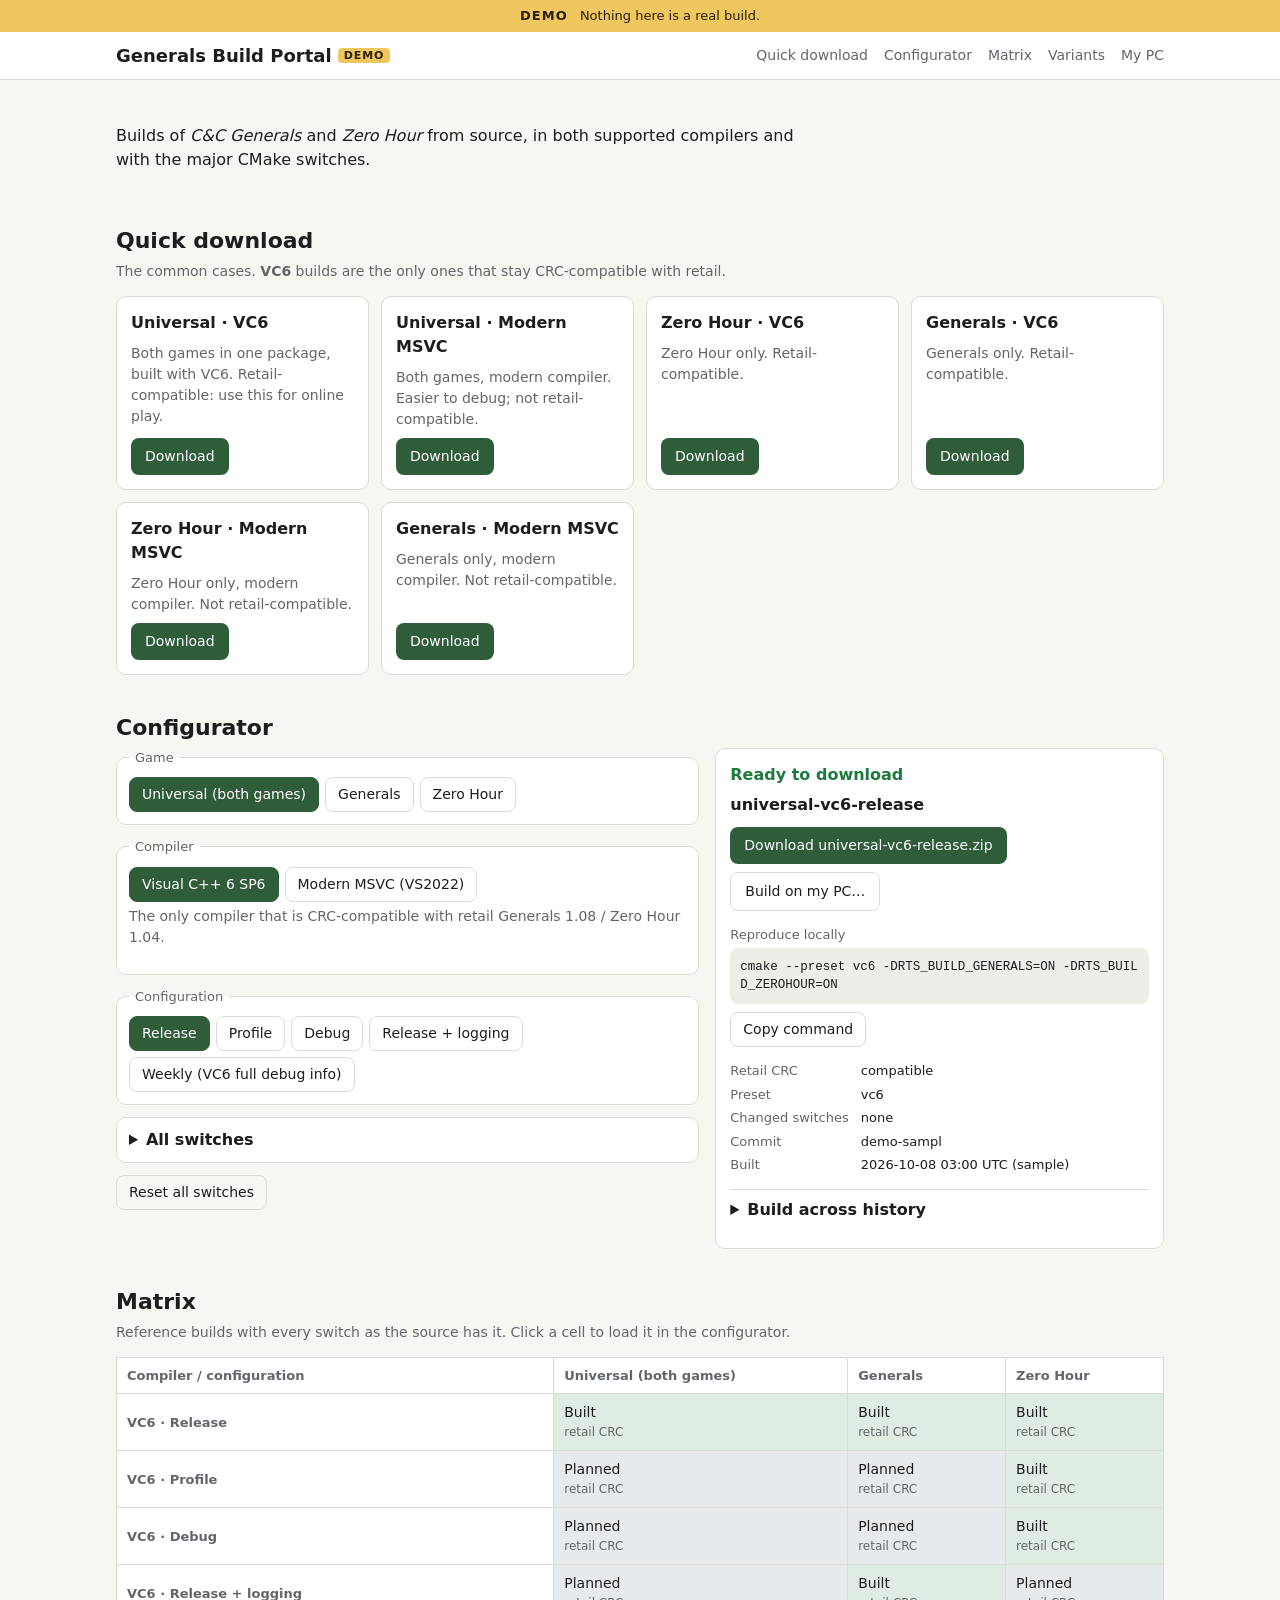
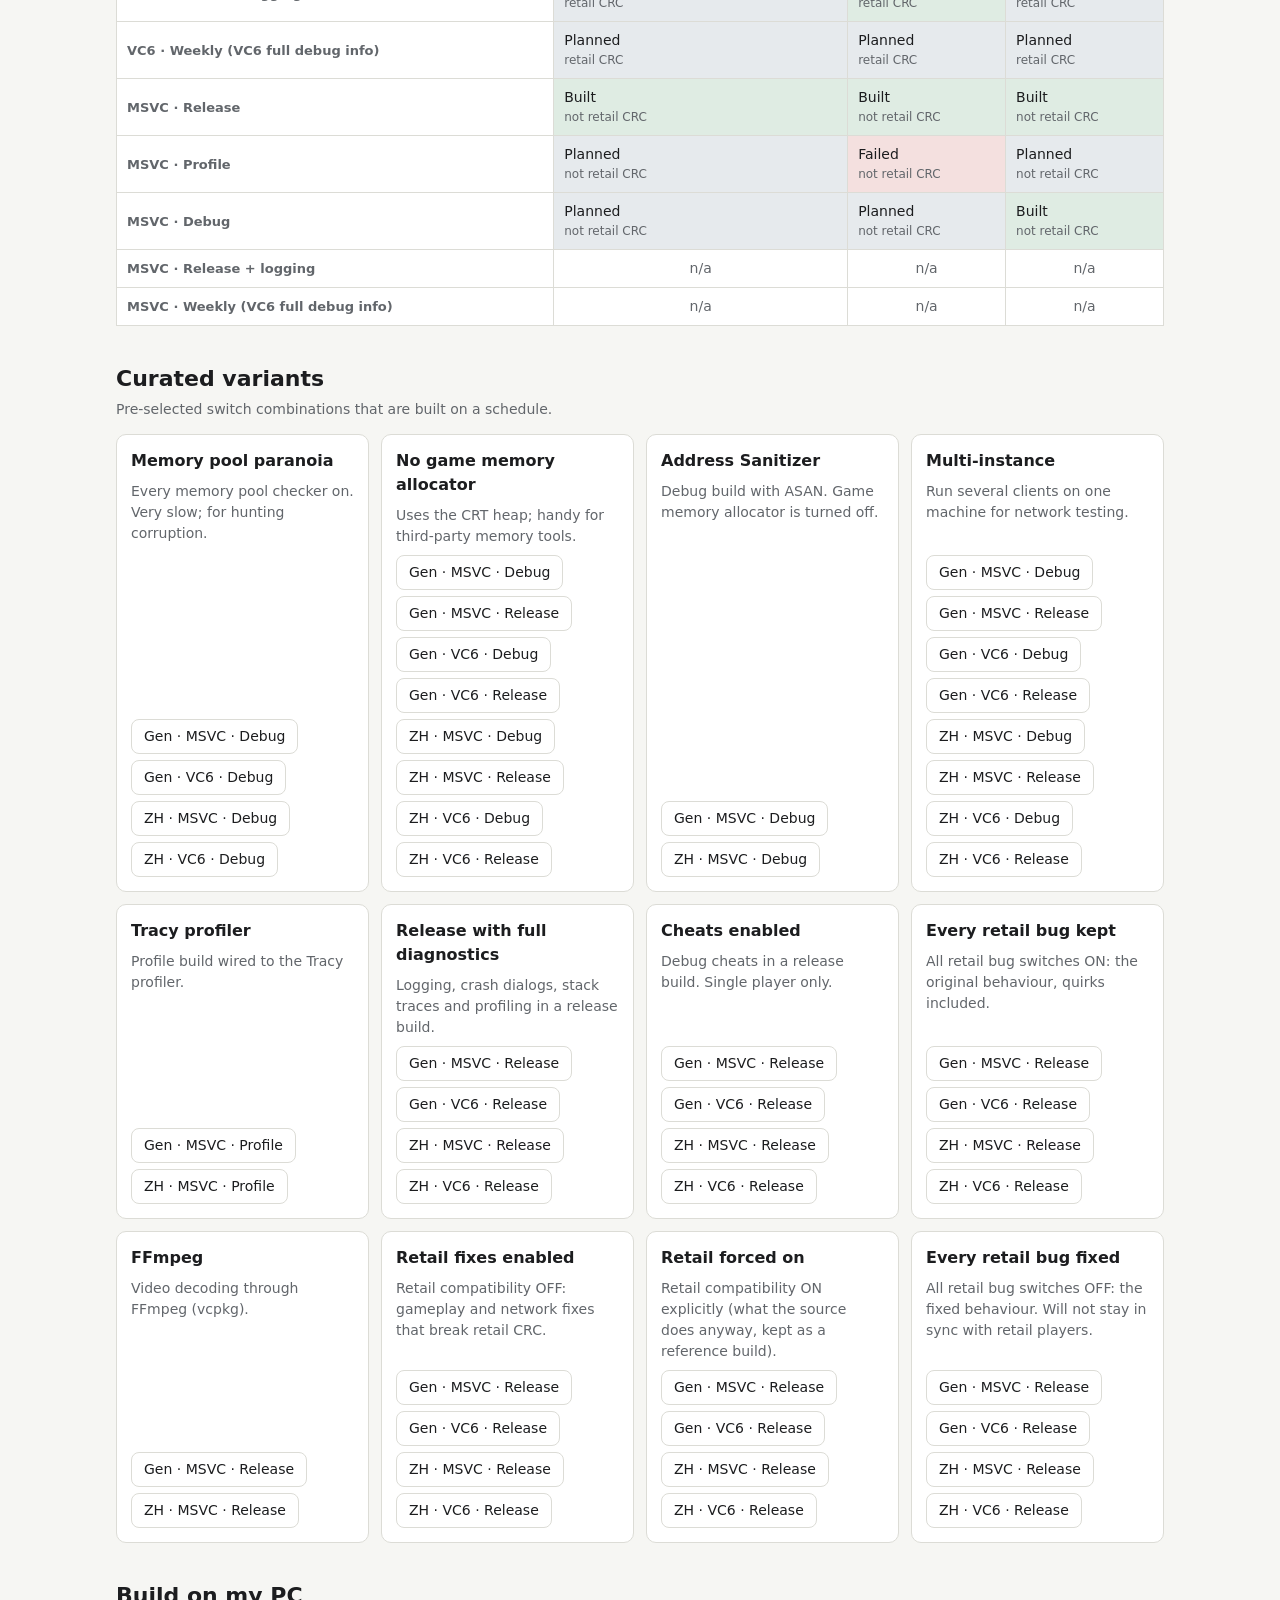
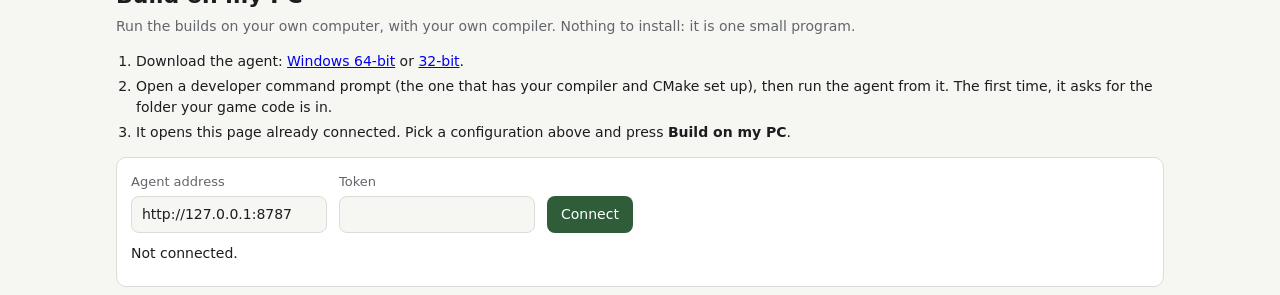
==== commit 9abe6699: "Expose every source flag as a switch; add range builds; remove default wording - 70 switches: all 19" ====
--- a/portal.html
+++ b/portal.html
@@ -135,7 +135,17 @@
 
 .steps { margin: 0 0 14px; padding-left: 20px; font-size: 14px; } .steps li { margin: 4px 0; }
 #agent-queue .qrow button { padding: 2px 10px; font-size: 13px; }
-.card.primary { border-color: var(--accent); box-shadow: 0 0 0 1px var(--accent) inset; }
+
+details.group { border: 0; border-top: 1px solid var(--line); border-radius: 0; background: none; padding: 8px 0; margin: 0; }
+details.group > summary { font-weight: 600; }
+.seg button.src { position: relative; }
+.seg button.src::after { content: ""; position: absolute; top: 3px; right: 3px; width: 5px; height: 5px; border-radius: 50%; background: currentColor; opacity: .45; }
+
+details.range { margin-top: 14px; padding: 8px 0 0; border: 0; border-top: 1px solid var(--line); border-radius: 0; background: none; }
+details.range select, details.range input { font: inherit; font-size: 14px; color: var(--ink); background: var(--bg); border: 1px solid var(--line); border-radius: 8px; padding: 6px 8px; min-width: 0; }
+details.range input[type="number"] { width: 5.5em; }
+#agent-queue .qgroup { margin: 8px 0 2px; font-weight: 600; font-size: 14px; }
+#agent-queue .progress { font-size: 14px; margin: 0 0 6px; display: flex; gap: 10px; align-items: center; flex-wrap: wrap; }
 </style>
 </head>
 <body>
@@ -173,10 +183,10 @@
         <fieldset><legend>Compiler</legend><div class="seg" id="seg-compiler" role="radiogroup"></div><p class="hint" id="compiler-note"></p></fieldset>
         <fieldset><legend>Configuration</legend><div class="seg" id="seg-config" role="radiogroup"></div></fieldset>
         <details id="advanced">
-          <summary>Advanced switches <span class="count" id="adv-count"></span></summary>
+          <summary>All switches <span class="count" id="adv-count"></span></summary>
           <div id="switch-groups"></div>
         </details>
-        <button type="button" class="ghost" id="reset">Reset to defaults</button>
+        <button type="button" class="ghost" id="reset">Reset all switches</button>
       </div>
 
       <aside class="cfg-result" aria-live="polite">
@@ -188,13 +198,28 @@
         <pre class="cmd" id="res-cmd"></pre>
         <button type="button" class="ghost" id="copy-cmd">Copy command</button>
         <dl class="kv" id="res-kv"></dl>
+
+        <details class="range" id="range">
+          <summary>Build across history</summary>
+          <p class="hint">Build this same configuration at many points in the project's history, for example to find the change where something broke. It uses a separate copy of your repository, so your files are not touched.</p>
+          <div class="fields">
+            <label>Count by
+              <select id="range-unit"><option value="pr">Pull request number</option><option value="commit">Commit (oldest = 1)</option></select>
+            </label>
+            <label>From <input id="range-from" type="number" min="1" value="500" inputmode="numeric"></label>
+            <label>To <input id="range-to" type="number" min="1" value="600" inputmode="numeric"></label>
+            <label>Every <input id="range-step" type="number" min="1" value="10" inputmode="numeric"></label>
+          </div>
+          <p id="range-preview" class="hint" role="status"></p>
+          <button type="button" class="btn" id="range-go">Build range on my PC</button>
+        </details>
       </aside>
     </div>
   </section>
 
   <section id="matrix">
     <h2>Matrix</h2>
-    <p class="hint">Reference builds with default switches. Click a cell to load it in the configurator.</p>
+    <p class="hint">Reference builds with every switch as the source has it. Click a cell to load it in the configurator.</p>
     <div class="table-scroll"><table class="grid" id="grid"></table></div>
   </section>
 
@@ -226,7 +251,7 @@
   </section>
 </main>
 
-<script>window.PORTAL_EMBEDDED=true;window.PORTAL_DATA={"schema":{"repo":"","games":[{"id":"universal","name":"Universal (both games)","cmake":{"RTS_BUILD_GENERALS":"ON","RTS_BUILD_ZEROHOUR":"ON"},"ci_name":"Universal","tier2":false},{"id":"generals","name":"Generals","cmake":{"RTS_BUILD_GENERALS":"ON","RTS_BUILD_ZEROHOUR":"OFF"},"ci_name":"Generals"},{"id":"zh","name":"Zero Hour","cmake":{"RTS_BUILD_GENERALS":"OFF","RTS_BUILD_ZEROHOUR":"ON"},"ci_name":"GeneralsMD"}],"compilers":[{"id":"vc6","name":"Visual C++ 6 SP6","note":"The only compiler that is CRC-compatible with retail Generals 1.08 / Zero Hour 1.04.","retail_crc":true},{"id":"msvc","name":"Modern MSVC (VS2022)","note":"Not CRC-compatible with retail. Cannot play online against retail clients.","retail_crc":false}],"configs":[{"id":"release","name":"Release","presets":{"vc6":"vc6","msvc":"win32"}},{"id":"profile","name":"Profile","presets":{"vc6":"vc6-profile","msvc":"win32-profile"}},{"id":"debug","name":"Debug","presets":{"vc6":"vc6-debug","msvc":"win32-debug"}},{"id":"releaselog","name":"Release + logging","presets":{"vc6":"vc6-releaselog"}},{"id":"weekly","name":"Weekly (VC6 full debug info)","presets":{"vc6":"vc6-weekly"}}],"vcpkg_presets":{"win32":"win32-vcpkg","win32-profile":"win32-vcpkg-profile","win32-debug":"win32-vcpkg-debug"},"groups":[{"id":"retail","name":"Retail compatibility"},{"id":"debug","name":"Debug features"},{"id":"memory","name":"Memory"},{"id":"extras","name":"Extras"}],"switches":[{"id":"retail_compat","cmake":"RTS_BUILD_OPTION_RETAIL_COMPATIBLE_GAME","group":"retail","type":"tristate","default":"DEFAULT","help":"OFF enables retail-incompatible fixes (CRC, data, save and network changes). DEFAULT follows GameDefines.h."},{"id":"debug_logging","cmake":"RTS_DEBUG_LOGGING","group":"debug","type":"tristate","default":"DEFAULT","help":"Debug logging. DEFAULT = on for debug builds."},{"id":"debug_crashing","cmake":"RTS_DEBUG_CRASHING","group":"debug","type":"tristate","default":"DEFAULT","help":"Debug assert dialogs."},{"id":"debug_stacktrace","cmake":"RTS_DEBUG_STACKTRACE","group":"debug","type":"tristate","default":"DEFAULT","help":"Stack tracing. Implies debug logging."},{"id":"debug_profile","cmake":"RTS_DEBUG_PROFILE","group":"debug","type":"tristate","default":"DEFAULT","help":"Debug profiling."},{"id":"debug_cheats","cmake":"RTS_DEBUG_CHEATS","group":"debug","type":"bool","default":"OFF","warn":"Cheats in a release build. Do not use for multiplayer.","help":"Debug cheats in release builds."},{"id":"debug_multi_instance","cmake":"RTS_DEBUG_MULTI_INSTANCE","group":"debug","type":"bool","default":"OFF","help":"Allow multiple client instances."},{"id":"debug_log_in_crc_log","cmake":"RTS_DEBUG_INCLUDE_DEBUG_LOG_IN_CRC_LOG","group":"debug","type":"bool","default":"OFF","help":"Include the normal debug log in the CRC log."},{"id":"tracy","cmake":"RTS_BUILD_OPTION_PROFILE_TRACY","group":"debug","type":"bool","default":"OFF","when":[{"config":["profile"],"compiler":["msvc"]}],"why":"Tracy needs a Profile build with modern MSVC.","help":"Tracy profiler integration."},{"id":"asan","cmake":"RTS_BUILD_OPTION_ASAN","group":"debug","type":"bool","default":"OFF","when":[{"compiler":["msvc"]}],"why":"Address Sanitizer is not available for VC6.","help":"Address Sanitizer. Forces the game memory allocator off."},{"id":"gamememory","cmake":"RTS_GAMEMEMORY_ENABLE","group":"memory","type":"bool","default":"ON","help":"Original game memory pool and dynamic memory allocator."},{"id":"mp_override_malloc","cmake":"RTS_MEMORYPOOL_OVERRIDE_MALLOC","group":"memory","type":"bool","default":"OFF","when":[{"switch":"gamememory","in":["ON"]}],"why":"Needs the game memory allocator.","help":"Route malloc through the dynamic memory allocator."},{"id":"mp_dlink","cmake":"RTS_MEMORYPOOL_MPSB_DLINK","group":"memory","type":"bool","default":"ON","when":[{"switch":"gamememory","in":["ON"]}],"why":"Needs the game memory allocator.","help":"Backlink on pool blocks: faster frees, more memory."},{"id":"mp_debug","cmake":"RTS_MEMORYPOOL_DEBUG","group":"memory","type":"bool","default":"ON","when":[{"switch":"gamememory","in":["ON"]}],"why":"Needs the game memory allocator.","help":"Memory pool debug support."},{"id":"mp_debug_custom_new","cmake":"RTS_MEMORYPOOL_DEBUG_CUSTOM_NEW","group":"memory","type":"bool","default":"ON","when":[{"switch":"mp_debug","in":["ON"]}],"why":"Needs memory pool debug.","help":"Custom operator new for the memory pool."},{"id":"mp_debug_boundingwall","cmake":"RTS_MEMORYPOOL_DEBUG_BOUNDINGWALL","group":"memory","type":"bool","default":"ON","when":[{"switch":"mp_debug","in":["ON"]}],"why":"Needs memory pool debug.","help":"Bounding-wall checks to find memory trampling."},{"id":"mp_debug_checkpointing","cmake":"RTS_MEMORYPOOL_DEBUG_CHECKPOINTING","group":"memory","type":"bool","default":"OFF","when":[{"switch":"mp_debug","in":["ON"]}],"why":"Needs memory pool debug.","help":"Record allocation history checkpoints."},{"id":"mp_debug_stacktrace","cmake":"RTS_MEMORYPOOL_DEBUG_STACKTRACE","group":"memory","type":"bool","default":"OFF","when":[{"switch":"mp_debug","in":["ON"]}],"why":"Needs memory pool debug.","warn":"Slows the game down significantly.","help":"Stack trace per allocation."},{"id":"mp_debug_intense_verify","cmake":"RTS_MEMORYPOOL_DEBUG_INTENSE_VERIFY","group":"memory","type":"bool","default":"OFF","when":[{"switch":"mp_debug","in":["ON"]}],"why":"Needs memory pool debug.","warn":"Very slow.","help":"Verify the pool after nearly every operation."},{"id":"mp_debug_block_ownership","cmake":"RTS_MEMORYPOOL_DEBUG_CHECK_BLOCK_OWNERSHIP","group":"memory","type":"bool","default":"OFF","when":[{"switch":"mp_debug","in":["ON"]}],"why":"Needs memory pool debug.","warn":"Very slow.","help":"Check each block belongs to the pool it is freed to."},{"id":"mp_debug_dma_bookkeeping","cmake":"RTS_MEMORYPOOL_DEBUG_INTENSE_DMA_BOOKKEEPING","group":"memory","type":"bool","default":"OFF","when":[{"switch":"mp_debug","in":["ON"]}],"why":"Needs memory pool debug.","help":"Print memory pool usage statistics."},{"id":"crashdump","cmake":"RTS_CRASHDUMP_ENABLE","group":"memory","type":"bool","default":"ON","help":"Write crash dumps on unhandled exceptions."},{"id":"ffmpeg","cmake":"RTS_BUILD_OPTION_FFMPEG","group":"extras","type":"bool","default":"OFF","when":[{"compiler":["msvc"]}],"why":"FFmpeg comes from vcpkg, which needs modern MSVC.","help":"Build with FFmpeg support (uses the vcpkg preset)."},{"id":"tools","cmake":"RTS_BUILD_CORE_TOOLS","group":"extras","type":"bool","default":"ON","help":"Build the mod tools."},{"id":"extras","cmake":"RTS_BUILD_CORE_EXTRAS","group":"extras","type":"bool","default":"OFF","help":"Build extra tools and tests."}],"rules":[{"if":{"switch":"debug_stacktrace","in":["ON"]},"require":{"switch":"debug_logging","not_in":["OFF"]},"message":"Stack tracing implies debug logging, so logging cannot be OFF."},{"if":{"switch":"asan","in":["ON"]},"require":{"switch":"gamememory","in":["OFF"]},"message":"ASAN needs the game memory allocator off (it overrides new/delete)."},{"if":{"config":["weekly"]},"require":{"compiler":["vc6"]},"message":"The weekly config is VC6 only."}],"tier1":[{"compiler":"vc6","config":"release"},{"compiler":"vc6","config":"profile"},{"compiler":"vc6","config":"debug"},{"compiler":"vc6","config":"releaselog"},{"compiler":"vc6","config":"weekly"},{"compiler":"msvc","config":"release"},{"compiler":"msvc","config":"profile"},{"compiler":"msvc","config":"debug"}],"tier2":[{"id":"retail-off","name":"Retail fixes enabled","blurb":"Retail compatibility OFF: gameplay and network fixes that break retail CRC.","where":[{"compiler":["vc6","msvc"],"config":["release"]}],"switches":{"retail_compat":"OFF"}},{"id":"retail-on","name":"Retail forced on","blurb":"Retail compatibility ON explicitly (the default behaviour, kept as a reference build).","where":[{"compiler":["vc6","msvc"],"config":["release"]}],"switches":{"retail_compat":"ON"}},{"id":"no-gamememory","name":"No game memory allocator","blurb":"Uses the CRT heap; handy for third-party memory tools.","where":[{"compiler":["vc6","msvc"],"config":["release","debug"]}],"switches":{"gamememory":"OFF"}},{"id":"memory-paranoid","name":"Memory pool paranoia","blurb":"Every memory pool checker on. Very slow; for hunting corruption.","where":[{"compiler":["vc6","msvc"],"config":["debug"]}],"switches":{"mp_debug_checkpointing":"ON","mp_debug_stacktrace":"ON","mp_debug_intense_verify":"ON","mp_debug_block_ownership":"ON","mp_debug_dma_bookkeeping":"ON"}},{"id":"full-logging","name":"Release with full diagnostics","blurb":"Logging, crash dialogs, stack traces and profiling in a release build.","where":[{"compiler":["vc6","msvc"],"config":["release"]}],"switches":{"debug_logging":"ON","debug_crashing":"ON","debug_stacktrace":"ON","debug_profile":"ON"}},{"id":"cheats","name":"Cheats enabled","blurb":"Debug cheats in a release build. Single player only.","where":[{"compiler":["vc6","msvc"],"config":["release"]}],"switches":{"debug_cheats":"ON"}},{"id":"multi-instance","name":"Multi-instance","blurb":"Run several clients on one machine for network testing.","where":[{"compiler":["vc6","msvc"],"config":["release","debug"]}],"switches":{"debug_multi_instance":"ON"}},{"id":"asan","name":"Address Sanitizer","blurb":"Debug build with ASAN. Game memory allocator is turned off.","where":[{"compiler":["msvc"],"config":["debug"]}],"switches":{"asan":"ON","gamememory":"OFF"}},{"id":"tracy","name":"Tracy profiler","blurb":"Profile build wired to the Tracy profiler.","where":[{"compiler":["msvc"],"config":["profile"]}],"switches":{"tracy":"ON"}},{"id":"ffmpeg","name":"FFmpeg","blurb":"Video decoding through FFmpeg (vcpkg).","where":[{"compiler":["msvc"],"config":["release"]}],"switches":{"ffmpeg":"ON"}}]},"builds":{"commit":"demo-sample","builds":[{"id":"generals-msvc-debug","game":"generals","compiler":"msvc","config":"debug","switches":{},"retail_crc":false,"preset":"win32-debug","ci_game":"Generals","cmake_args":["-DRTS_BUILD_GENERALS=ON","-DRTS_BUILD_ZEROHOUR=OFF"],"command":"cmake --preset win32-debug -DRTS_BUILD_GENERALS=ON -DRTS_BUILD_ZEROHOUR=OFF","tier":1,"name":"Debug (MSVC)","blurb":"CI preset, default switches.","warnings":["Not CRC-compatible with retail: Not CRC-compatible with retail. Cannot play online against retail clients."],"status":"planned"},{"id":"generals-msvc-profile","game":"generals","compiler":"msvc","config":"profile","switches":{},"retail_crc":false,"preset":"win32-profile","ci_game":"Generals","cmake_args":["-DRTS_BUILD_GENERALS=ON","-DRTS_BUILD_ZEROHOUR=OFF"],"command":"cmake --preset win32-profile -DRTS_BUILD_GENERALS=ON -DRTS_BUILD_ZEROHOUR=OFF","tier":1,"name":"Profile (MSVC)","blurb":"CI preset, default switches.","warnings":["Not CRC-compatible with retail: Not CRC-compatible with retail. Cannot play online against retail clients."],"status":"failed","built_at":"2026-10-08 03:00 UTC (sample)"},{"id":"generals-msvc-release","game":"generals","compiler":"msvc","config":"release","switches":{},"retail_crc":false,"preset":"win32","ci_game":"Generals","cmake_args":["-DRTS_BUILD_GENERALS=ON","-DRTS_BUILD_ZEROHOUR=OFF"],"command":"cmake --preset win32 -DRTS_BUILD_GENERALS=ON -DRTS_BUILD_ZEROHOUR=OFF","tier":1,"name":"Release (MSVC)","blurb":"CI preset, default switches.","warnings":["Not CRC-compatible with retail: Not CRC-compatible with retail. Cannot play online against retail clients."],"status":"built","commit":"demo-sample","files":[{"name":"generals-msvc-release.zip","url":"[data-uri]","size":358,"sha256":"bb4cd9656cc8053b5f5151f79e968d0af938299a95b38af8965365030801c262"}],"built_at":"2026-10-08 03:00 UTC (sample)"},{"id":"generals-vc6-debug","game":"generals","compiler":"vc6","config":"debug","switches":{},"retail_crc":true,"preset":"vc6-debug","ci_game":"Generals","cmake_args":["-DRTS_BUILD_GENERALS=ON","-DRTS_BUILD_ZEROHOUR=OFF"],"command":"cmake --preset vc6-debug -DRTS_BUILD_GENERALS=ON -DRTS_BUILD_ZEROHOUR=OFF","tier":1,"name":"Debug (VC6)","blurb":"CI preset, default switches.","warnings":[],"status":"planned"},{"id":"generals-vc6-profile","game":"generals","compiler":"vc6","config":"profile","switches":{},"retail_crc":true,"preset":"vc6-profile","ci_game":"Generals","cmake_args":["-DRTS_BUILD_GENERALS=ON","-DRTS_BUILD_ZEROHOUR=OFF"],"command":"cmake --preset vc6-profile -DRTS_BUILD_GENERALS=ON -DRTS_BUILD_ZEROHOUR=OFF","tier":1,"name":"Profile (VC6)","blurb":"CI preset, default switches.","warnings":[],"status":"planned"},{"id":"generals-vc6-release","game":"generals","compiler":"vc6","config":"release","switches":{},"retail_crc":true,"preset":"vc6","ci_game":"Generals","cmake_args":["-DRTS_BUILD_GENERALS=ON","-DRTS_BUILD_ZEROHOUR=OFF"],"command":"cmake --preset vc6 -DRTS_BUILD_GENERALS=ON -DRTS_BUILD_ZEROHOUR=OFF","tier":1,"name":"Release (VC6)","blurb":"CI preset, default switches.","warnings":[],"status":"built","commit":"demo-sample","files":[{"name":"generals-vc6-release.zip","url":"[data-uri]","size":355,"sha256":"dd4d0ba8228a1cf08ae626985c428ea7a43f47f7deaa5ffb81ba0ff88d1e02c0"}],"built_at":"2026-10-08 03:00 UTC (sample)"},{"id":"generals-vc6-releaselog","game":"generals","compiler":"vc6","config":"releaselog","switches":{},"retail_crc":true,"preset":"vc6-releaselog","ci_game":"Generals","cmake_args":["-DRTS_BUILD_GENERALS=ON","-DRTS_BUILD_ZEROHOUR=OFF"],"command":"cmake --preset vc6-releaselog -DRTS_BUILD_GENERALS=ON -DRTS_BUILD_ZEROHOUR=OFF","tier":1,"name":"Release + logging (VC6)","blurb":"CI preset, default switches.","warnings":[],"status":"built","commit":"demo-sample","files":[{"name":"generals-vc6-releaselog.zip","url":"[data-uri]","size":369,"sha256":"bdf19e5c17fa7b751a877838f9711415af6e3429ef4244ea03d2fcff101ede25"}],"built_at":"2026-10-08 03:00 UTC (sample)"},{"id":"generals-vc6-weekly","game":"generals","compiler":"vc6","config":"weekly","switches":{},"retail_crc":true,"preset":"vc6-weekly","ci_game":"Generals","cmake_args":["-DRTS_BUILD_GENERALS=ON","-DRTS_BUILD_ZEROHOUR=OFF"],"command":"cmake --preset vc6-weekly -DRTS_BUILD_GENERALS=ON -DRTS_BUILD_ZEROHOUR=OFF","tier":1,"name":"Weekly (VC6 full debug info) (VC6)","blurb":"CI preset, default switches.","warnings":[],"status":"planned"},{"id":"universal-msvc-debug","game":"universal","compiler":"msvc","config":"debug","switches":{},"retail_crc":false,"preset":"win32-debug","ci_game":"Universal","cmake_args":["-DRTS_BUILD_GENERALS=ON","-DRTS_BUILD_ZEROHOUR=ON"],"command":"cmake --preset win32-debug -DRTS_BUILD_GENERALS=ON -DRTS_BUILD_ZEROHOUR=ON","tier":1,"name":"Debug (MSVC)","blurb":"CI preset, default switches.","warnings":["Not CRC-compatible with retail: Not CRC-compatible with retail. Cannot play online against retail clients."],"status":"planned"},{"id":"universal-msvc-profile","game":"universal","compiler":"msvc","config":"profile","switches":{},"retail_crc":false,"preset":"win32-profile","ci_game":"Universal","cmake_args":["-DRTS_BUILD_GENERALS=ON","-DRTS_BUILD_ZEROHOUR=ON"],"command":"cmake --preset win32-profile -DRTS_BUILD_GENERALS=ON -DRTS_BUILD_ZEROHOUR=ON","tier":1,"name":"Profile (MSVC)","blurb":"CI preset, default switches.","warnings":["Not CRC-compatible with retail: Not CRC-compatible with retail. Cannot play online against retail clients."],"status":"planned"},{"id":"universal-msvc-release","game":"universal","compiler":"msvc","config":"release","switches":{},"retail_crc":false,"preset":"win32","ci_game":"Universal","cmake_args":["-DRTS_BUILD_GENERALS=ON","-DRTS_BUILD_ZEROHOUR=ON"],"command":"cmake --preset win32 -DRTS_BUILD_GENERALS=ON -DRTS_BUILD_ZEROHOUR=ON","tier":1,"name":"Release (MSVC)","blurb":"CI preset, default switches.","warnings":["Not CRC-compatible with retail: Not CRC-compatible with retail. Cannot play online against retail clients."],"status":"built","commit":"demo-sample","built_at":"2026-10-08 03:00 UTC (sample)","files":[{"name":"universal-msvc-release.zip","url":"[data-uri]","size":358,"sha256":"e9e31ed70be7dbeea361b44c7b185e8521b8fc2248a0d6da3a463236acd9cb7d"}]},{"id":"universal-vc6-debug","game":"universal","compiler":"vc6","config":"debug","switches":{},"retail_crc":true,"preset":"vc6-debug","ci_game":"Universal","cmake_args":["-DRTS_BUILD_GENERALS=ON","-DRTS_BUILD_ZEROHOUR=ON"],"command":"cmake --preset vc6-debug -DRTS_BUILD_GENERALS=ON -DRTS_BUILD_ZEROHOUR=ON","tier":1,"name":"Debug (VC6)","blurb":"CI preset, default switches.","warnings":[],"status":"planned"},{"id":"universal-vc6-profile","game":"universal","compiler":"vc6","config":"profile","switches":{},"retail_crc":true,"preset":"vc6-profile","ci_game":"Universal","cmake_args":["-DRTS_BUILD_GENERALS=ON","-DRTS_BUILD_ZEROHOUR=ON"],"command":"cmake --preset vc6-profile -DRTS_BUILD_GENERALS=ON -DRTS_BUILD_ZEROHOUR=ON","tier":1,"name":"Profile (VC6)","blurb":"CI preset, default switches.","warnings":[],"status":"planned"},{"id":"universal-vc6-release","game":"universal","compiler":"vc6","config":"release","switches":{},"retail_crc":true,"preset":"vc6","ci_game":"Universal","cmake_args":["-DRTS_BUILD_GENERALS=ON","-DRTS_BUILD_ZEROHOUR=ON"],"command":"cmake --preset vc6 -DRTS_BUILD_GENERALS=ON -DRTS_BUILD_ZEROHOUR=ON","tier":1,"name":"Release (VC6)","blurb":"CI preset, default switches.","warnings":[],"status":"built","commit":"demo-sample","built_at":"2026-10-08 03:00 UTC (sample)","files":[{"name":"universal-vc6-release.zip","url":"[data-uri]","size":355,"sha256":"2fbe9dd64ea60d1f50fc200d304b836e84066890ac8cc995b3d0981066d01ec0"}]},{"id":"universal-vc6-releaselog","game":"universal","compiler":"vc6","config":"releaselog","switches":{},"retail_crc":true,"preset":"vc6-releaselog","ci_game":"Universal","cmake_args":["-DRTS_BUILD_GENERALS=ON","-DRTS_BUILD_ZEROHOUR=ON"],"command":"cmake --preset vc6-releaselog -DRTS_BUILD_GENERALS=ON -DRTS_BUILD_ZEROHOUR=ON","tier":1,"name":"Release + logging (VC6)","blurb":"CI preset, default switches.","warnings":[],"status":"planned"},{"id":"universal-vc6-weekly","game":"universal","compiler":"vc6","config":"weekly","switches":{},"retail_crc":true,"preset":"vc6-weekly","ci_game":"Universal","cmake_args":["-DRTS_BUILD_GENERALS=ON","-DRTS_BUILD_ZEROHOUR=ON"],"command":"cmake --preset vc6-weekly -DRTS_BUILD_GENERALS=ON -DRTS_BUILD_ZEROHOUR=ON","tier":1,"name":"Weekly (VC6 full debug info) (VC6)","blurb":"CI preset, default switches.","warnings":[],"status":"planned"},{"id":"zh-msvc-debug","game":"zh","compiler":"msvc","config":"debug","switches":{},"retail_crc":false,"preset":"win32-debug","ci_game":"GeneralsMD","cmake_args":["-DRTS_BUILD_GENERALS=OFF","-DRTS_BUILD_ZEROHOUR=ON"],"command":"cmake --preset win32-debug -DRTS_BUILD_GENERALS=OFF -DRTS_BUILD_ZEROHOUR=ON","tier":1,"name":"Debug (MSVC)","blurb":"CI preset, default switches.","warnings":["Not CRC-compatible with retail: Not CRC-compatible with retail. Cannot play online against retail clients."],"status":"built","commit":"demo-sample","files":[{"name":"zh-msvc-debug.zip","url":"[data-uri]","size":356,"sha256":"0d62a76ca402deb7ab5d63b37a1c7d118802d8533e49f633a403f7d5982b3ee0"}],"built_at":"2026-10-08 03:00 UTC (sample)"},{"id":"zh-msvc-profile","game":"zh","compiler":"msvc","config":"profile","switches":{},"retail_crc":false,"preset":"win32-profile","ci_game":"GeneralsMD","cmake_args":["-DRTS_BUILD_GENERALS=OFF","-DRTS_BUILD_ZEROHOUR=ON"],"command":"cmake --preset win32-profile -DRTS_BUILD_GENERALS=OFF -DRTS_BUILD_ZEROHOUR=ON","tier":1,"name":"Profile (MSVC)","blurb":"CI preset, default switches.","warnings":["Not CRC-compatible with retail: Not CRC-compatible with retail. Cannot play online against retail clients."],"status":"planned"},{"id":"zh-msvc-release","game":"zh","compiler":"msvc","config":"release","switches":{},"retail_crc":false,"preset":"win32","ci_game":"GeneralsMD","cmake_args":["-DRTS_BUILD_GENERALS=OFF","-DRTS_BUILD_ZEROHOUR=ON"],"command":"cmake --preset win32 -DRTS_BUILD_GENERALS=OFF -DRTS_BUILD_ZEROHOUR=ON","tier":1,"name":"Release (MSVC)","blurb":"CI preset, default switches.","warnings":["Not CRC-compatible with retail: Not CRC-compatible with retail. Cannot play online against retail clients."],"status":"built","commit":"demo-sample","files":[{"name":"zh-msvc-release.zip","url":"[data-uri]","size":352,"sha256":"af49e8754b53d8f3c512477491b27a7dbdd747cd47bdda3f6b49feff4aba7bb8"}],"built_at":"2026-10-08 03:00 UTC (sample)"},{"id":"zh-vc6-debug","game":"zh","compiler":"vc6","config":"debug","switches":{},"retail_crc":true,"preset":"vc6-debug","ci_game":"GeneralsMD","cmake_args":["-DRTS_BUILD_GENERALS=OFF","-DRTS_BUILD_ZEROHOUR=ON"],"command":"cmake --preset vc6-debug -DRTS_BUILD_GENERALS=OFF -DRTS_BUILD_ZEROHOUR=ON","tier":1,"name":"Debug (VC6)","blurb":"CI preset, default switches.","warnings":[],"status":"built","commit":"demo-sample","files":[{"name":"zh-vc6-debug.zip","url":"[data-uri]","size":353,"sha256":"fbc056fe9ca83f684e9fe4cae851de8bdd6144e343996d2c7f04aa30e76106de"}],"built_at":"2026-10-08 03:00 UTC (sample)"},{"id":"zh-vc6-profile","game":"zh","compiler":"vc6","config":"profile","switches":{},"retail_crc":true,"preset":"vc6-profile","ci_game":"GeneralsMD","cmake_args":["-DRTS_BUILD_GENERALS=OFF","-DRTS_BUILD_ZEROHOUR=ON"],"command":"cmake --preset vc6-profile -DRTS_BUILD_GENERALS=OFF -DRTS_BUILD_ZEROHOUR=ON","tier":1,"name":"Profile (VC6)","blurb":"CI preset, default switches.","warnings":[],"status":"built","commit":"demo-sample","files":[{"name":"zh-vc6-profile.zip","url":"[data-uri]","size":357,"sha256":"bc31988733b4a196b3e9e27f5f2c4140d44fa11d0af48cf0b0224b6ff07009a6"}],"built_at":"2026-10-08 03:00 UTC (sample)"},{"id":"zh-vc6-release","game":"zh","compiler":"vc6","config":"release","switches":{},"retail_crc":true,"preset":"vc6","ci_game":"GeneralsMD","cmake_args":["-DRTS_BUILD_GENERALS=OFF","-DRTS_BUILD_ZEROHOUR=ON"],"command":"cmake --preset vc6 -DRTS_BUILD_GENERALS=OFF -DRTS_BUILD_ZEROHOUR=ON","tier":1,"name":"Release (VC6)","blurb":"CI preset, default switches.","warnings":[],"status":"built","commit":"demo-sample","files":[{"name":"zh-vc6-release.zip","url":"[data-uri]","size":349,"sha256":"a3f42b67bd1c58d786213f8da14a7082b6447409947488502a5eca2201f5e724"}],"built_at":"2026-10-08 03:00 UTC (sample)"},{"id":"zh-vc6-releaselog","game":"zh","compiler":"vc6","config":"releaselog","switches":{},"retail_crc":true,"preset":"vc6-releaselog","ci_game":"GeneralsMD","cmake_args":["-DRTS_BUILD_GENERALS=OFF","-DRTS_BUILD_ZEROHOUR=ON"],"command":"cmake --preset vc6-releaselog -DRTS_BUILD_GENERALS=OFF -DRTS_BUILD_ZEROHOUR=ON","tier":1,"name":"Release + logging (VC6)","blurb":"CI preset, default switches.","warnings":[],"status":"planned"},{"id":"zh-vc6-weekly","game":"zh","compiler":"vc6","config":"weekly","switches":{},"retail_crc":true,"preset":"vc6-weekly","ci_game":"GeneralsMD","cmake_args":["-DRTS_BUILD_GENERALS=OFF","-DRTS_BUILD_ZEROHOUR=ON"],"command":"cmake --preset vc6-weekly -DRTS_BUILD_GENERALS=OFF -DRTS_BUILD_ZEROHOUR=ON","tier":1,"name":"Weekly (VC6 full debug info) (VC6)","blurb":"CI preset, default switches.","warnings":[],"status":"planned"},{"id":"generals-msvc-debug-211f1905","game":"generals","compiler":"msvc","config":"debug","switches":{"mp_debug_checkpointing":"ON","mp_debug_stacktrace":"ON","mp_debug_intense_verify":"ON","mp_debug_block_ownership":"ON","mp_debug_dma_bookkeeping":"ON"},"retail_crc":false,"preset":"win32-debug","ci_game":"Generals","cmake_args":["-DRTS_BUILD_GENERALS=ON","-DRTS_BUILD_ZEROHOUR=OFF","-DRTS_MEMORYPOOL_DEBUG_CHECKPOINTING=ON","-DRTS_MEMORYPOOL_DEBUG_STACKTRACE=ON","-DRTS_MEMORYPOOL_DEBUG_INTENSE_VERIFY=ON","-DRTS_MEMORYPOOL_DEBUG_CHECK_BLOCK_OWNERSHIP=ON","-DRTS_MEMORYPOOL_DEBUG_INTENSE_DMA_BOOKKEEPING=ON"],"command":"cmake --preset win32-debug -DRTS_BUILD_GENERALS=ON -DRTS_BUILD_ZEROHOUR=OFF -DRTS_MEMORYPOOL_DEBUG_CHECKPOINTING=ON -DRTS_MEMORYPOOL_DEBUG_STACKTRACE=ON -DRTS_MEMORYPOOL_DEBUG_INTENSE_VERIFY=ON -DRTS_MEMORYPOOL_DEBUG_CHECK_BLOCK_OWNERSHIP=ON -DRTS_MEMORYPOOL_DEBUG_INTENSE_DMA_BOOKKEEPING=ON","tier":2,"name":"Memory pool paranoia","blurb":"Every memory pool checker on. Very slow; for hunting corruption.","warnings":["mp_debug_stacktrace: Slows the game down significantly.","mp_debug_intense_verify: Very slow.","mp_debug_block_ownership: Very slow.","Not CRC-compatible with retail: Not CRC-compatible with retail. Cannot play online against retail clients."],"status":"planned"},{"id":"generals-msvc-debug-3df3fa9e","game":"generals","compiler":"msvc","config":"debug","switches":{"gamememory":"OFF"},"retail_crc":false,"preset":"win32-debug","ci_game":"Generals","cmake_args":["-DRTS_BUILD_GENERALS=ON","-DRTS_BUILD_ZEROHOUR=OFF","-DRTS_GAMEMEMORY_ENABLE=OFF"],"command":"cmake --preset win32-debug -DRTS_BUILD_GENERALS=ON -DRTS_BUILD_ZEROHOUR=OFF -DRTS_GAMEMEMORY_ENABLE=OFF","tier":2,"name":"No game memory allocator","blurb":"Uses the CRT heap; handy for third-party memory tools.","warnings":["Not CRC-compatible with retail: Not CRC-compatible with retail. Cannot play online against retail clients."],"status":"planned"},{"id":"generals-msvc-debug-a08328c3","game":"generals","compiler":"msvc","config":"debug","switches":{"asan":"ON","gamememory":"OFF"},"retail_crc":false,"preset":"win32-debug","ci_game":"Generals","cmake_args":["-DRTS_BUILD_GENERALS=ON","-DRTS_BUILD_ZEROHOUR=OFF","-DRTS_BUILD_OPTION_ASAN=ON","-DRTS_GAMEMEMORY_ENABLE=OFF"],"command":"cmake --preset win32-debug -DRTS_BUILD_GENERALS=ON -DRTS_BUILD_ZEROHOUR=OFF -DRTS_BUILD_OPTION_ASAN=ON -DRTS_GAMEMEMORY_ENABLE=OFF","tier":2,"name":"Address Sanitizer","blurb":"Debug build with ASAN. Game memory allocator is turned off.","warnings":["Not CRC-compatible with retail: Not CRC-compatible with retail. Cannot play online against retail clients."],"status":"planned"},{"id":"generals-msvc-debug-b9ce4605","game":"generals","compiler":"msvc","config":"debug","switches":{"debug_multi_instance":"ON"},"retail_crc":false,"preset":"win32-debug","ci_game":"Generals","cmake_args":["-DRTS_BUILD_GENERALS=ON","-DRTS_BUILD_ZEROHOUR=OFF","-DRTS_DEBUG_MULTI_INSTANCE=ON"],"command":"cmake --preset win32-debug -DRTS_BUILD_GENERALS=ON -DRTS_BUILD_ZEROHOUR=OFF -DRTS_DEBUG_MULTI_INSTANCE=ON","tier":2,"name":"Multi-instance","blurb":"Run several clients on one machine for network testing.","warnings":["Not CRC-compatible with retail: Not CRC-compatible with retail. Cannot play online against retail clients."],"status":"planned"},{"id":"generals-msvc-profile-39fcd033","game":"generals","compiler":"msvc","config":"profile","switches":{"tracy":"ON"},"retail_crc":false,"preset":"win32-profile","ci_game":"Generals","cmake_args":["-DRTS_BUILD_GENERALS=ON","-DRTS_BUILD_ZEROHOUR=OFF","-DRTS_BUILD_OPTION_PROFILE_TRACY=ON"],"command":"cmake --preset win32-profile -DRTS_BUILD_GENERALS=ON -DRTS_BUILD_ZEROHOUR=OFF -DRTS_BUILD_OPTION_PROFILE_TRACY=ON","tier":2,"name":"Tracy profiler","blurb":"Profile build wired to the Tracy profiler.","warnings":["Not CRC-compatible with retail: Not CRC-compatible with retail. Cannot play online against retail clients."],"status":"planned"},{"id":"generals-msvc-release-1317c282","game":"generals","compiler":"msvc","config":"release","switches":{"debug_logging":"ON","debug_crashing":"ON","debug_stacktrace":"ON","debug_profile":"ON"},"retail_crc":false,"preset":"win32","ci_game":"Generals","cmake_args":["-DRTS_BUILD_GENERALS=ON","-DRTS_BUILD_ZEROHOUR=OFF","-DRTS_DEBUG_LOGGING=ON","-DRTS_DEBUG_CRASHING=ON","-DRTS_DEBUG_STACKTRACE=ON","-DRTS_DEBUG_PROFILE=ON"],"command":"cmake --preset win32 -DRTS_BUILD_GENERALS=ON -DRTS_BUILD_ZEROHOUR=OFF -DRTS_DEBUG_LOGGING=ON -DRTS_DEBUG_CRASHING=ON -DRTS_DEBUG_STACKTRACE=ON -DRTS_DEBUG_PROFILE=ON","tier":2,"name":"Release with full diagnostics","blurb":"Logging, crash dialogs, stack traces and profiling in a release build.","warnings":["Not CRC-compatible with retail: Not CRC-compatible with retail. Cannot play online against retail clients."],"status":"planned"},{"id":"generals-msvc-release-39d2bc55","game":"generals","compiler":"msvc","config":"release","switches":{"debug_cheats":"ON"},"retail_crc":false,"preset":"win32","ci_game":"Generals","cmake_args":["-DRTS_BUILD_GENERALS=ON","-DRTS_BUILD_ZEROHOUR=OFF","-DRTS_DEBUG_CHEATS=ON"],"command":"cmake --preset win32 -DRTS_BUILD_GENERALS=ON -DRTS_BUILD_ZEROHOUR=OFF -DRTS_DEBUG_CHEATS=ON","tier":2,"name":"Cheats enabled","blurb":"Debug cheats in a release build. Single player only.","warnings":["debug_cheats: Cheats in a release build. Do not use for multiplayer.","Not CRC-compatible with retail: Not CRC-compatible with retail. Cannot play online against retail clients."],"status":"planned"},{"id":"generals-msvc-release-699b33f0","game":"generals","compiler":"msvc","config":"release","switches":{"ffmpeg":"ON"},"retail_crc":false,"preset":"win32-vcpkg","ci_game":"Generals","cmake_args":["-DRTS_BUILD_GENERALS=ON","-DRTS_BUILD_ZEROHOUR=OFF","-DRTS_BUILD_OPTION_FFMPEG=ON"],"command":"cmake --preset win32-vcpkg -DRTS_BUILD_GENERALS=ON -DRTS_BUILD_ZEROHOUR=OFF -DRTS_BUILD_OPTION_FFMPEG=ON","tier":2,"name":"FFmpeg","blurb":"Video decoding through FFmpeg (vcpkg).","warnings":["Not CRC-compatible with retail: Not CRC-compatible with retail. Cannot play online against retail clients."],"status":"planned"},{"id":"generals-msvc-release-a3e39e81","game":"generals","compiler":"msvc","config":"release","switches":{"retail_compat":"OFF"},"retail_crc":false,"preset":"win32","ci_game":"Generals","cmake_args":["-DRTS_BUILD_GENERALS=ON","-DRTS_BUILD_ZEROHOUR=OFF","-DRTS_BUILD_OPTION_RETAIL_COMPATIBLE_GAME=OFF"],"command":"cmake --preset win32 -DRTS_BUILD_GENERALS=ON -DRTS_BUILD_ZEROHOUR=OFF -DRTS_BUILD_OPTION_RETAIL_COMPATIBLE_GAME=OFF","tier":2,"name":"Retail fixes enabled","blurb":"Retail compatibility OFF: gameplay and network fixes that break retail CRC.","warnings":[],"status":"planned"},{"id":"generals-msvc-release-b86bb9d4","game":"generals","compiler":"msvc","config":"release","switches":{"gamememory":"OFF"},"retail_crc":false,"preset":"win32","ci_game":"Generals","cmake_args":["-DRTS_BUILD_GENERALS=ON","-DRTS_BUILD_ZEROHOUR=OFF","-DRTS_GAMEMEMORY_ENABLE=OFF"],"command":"cmake --preset win32 -DRTS_BUILD_GENERALS=ON -DRTS_BUILD_ZEROHOUR=OFF -DRTS_GAMEMEMORY_ENABLE=OFF","tier":2,"name":"No game memory allocator","blurb":"Uses the CRT heap; handy for third-party memory tools.","warnings":["Not CRC-compatible with retail: Not CRC-compatible with retail. Cannot play online against retail clients."],"status":"planned"},{"id":"generals-msvc-release-d14c1b4d","game":"generals","compiler":"msvc","config":"release","switches":{"debug_multi_instance":"ON"},"retail_crc":false,"preset":"win32","ci_game":"Generals","cmake_args":["-DRTS_BUILD_GENERALS=ON","-DRTS_BUILD_ZEROHOUR=OFF","-DRTS_DEBUG_MULTI_INSTANCE=ON"],"command":"cmake --preset win32 -DRTS_BUILD_GENERALS=ON -DRTS_BUILD_ZEROHOUR=OFF -DRTS_DEBUG_MULTI_INSTANCE=ON","tier":2,"name":"Multi-instance","blurb":"Run several clients on one machine for network testing.","warnings":["Not CRC-compatible with retail: Not CRC-compatible with retail. Cannot play online against retail clients."],"status":"planned"},{"id":"generals-msvc-release-e45c4ccc","game":"generals","compiler":"msvc","config":"release","switches":{"retail_compat":"ON"},"retail_crc":false,"preset":"win32","ci_game":"Generals","cmake_args":["-DRTS_BUILD_GENERALS=ON","-DRTS_BUILD_ZEROHOUR=OFF","-DRTS_BUILD_OPTION_RETAIL_COMPATIBLE_GAME=ON"],"command":"cmake --preset win32 -DRTS_BUILD_GENERALS=ON -DRTS_BUILD_ZEROHOUR=OFF -DRTS_BUILD_OPTION_RETAIL_COMPATIBLE_GAME=ON","tier":2,"name":"Retail forced on","blurb":"Retail compatibility ON explicitly (the default behaviour, kept as a reference build).","warnings":["Not CRC-compatible with retail: Not CRC-compatible with retail. Cannot play online against retail clients."],"status":"planned"},{"id":"generals-vc6-debug-047a342c","game":"generals","compiler":"vc6","config":"debug","switches":{"mp_debug_checkpointing":"ON","mp_debug_stacktrace":"ON","mp_debug_intense_verify":"ON","mp_debug_block_ownership":"ON","mp_debug_dma_bookkeeping":"ON"},"retail_crc":true,"preset":"vc6-debug","ci_game":"Generals","cmake_args":["-DRTS_BUILD_GENERALS=ON","-DRTS_BUILD_ZEROHOUR=OFF","-DRTS_MEMORYPOOL_DEBUG_CHECKPOINTING=ON","-DRTS_MEMORYPOOL_DEBUG_STACKTRACE=ON","-DRTS_MEMORYPOOL_DEBUG_INTENSE_VERIFY=ON","-DRTS_MEMORYPOOL_DEBUG_CHECK_BLOCK_OWNERSHIP=ON","-DRTS_MEMORYPOOL_DEBUG_INTENSE_DMA_BOOKKEEPING=ON"],"command":"cmake --preset vc6-debug -DRTS_BUILD_GENERALS=ON -DRTS_BUILD_ZEROHOUR=OFF -DRTS_MEMORYPOOL_DEBUG_CHECKPOINTING=ON -DRTS_MEMORYPOOL_DEBUG_STACKTRACE=ON -DRTS_MEMORYPOOL_DEBUG_INTENSE_VERIFY=ON -DRTS_MEMORYPOOL_DEBUG_CHECK_BLOCK_OWNERSHIP=ON -DRTS_MEMORYPOOL_DEBUG_INTENSE_DMA_BOOKKEEPING=ON","tier":2,"name":"Memory pool paranoia","blurb":"Every memory pool checker on. Very slow; for hunting corruption.","warnings":["mp_debug_stacktrace: Slows the game down significantly.","mp_debug_intense_verify: Very slow.","mp_debug_block_ownership: Very slow."],"status":"planned"},{"id":"generals-vc6-debug-0e4e4c60","game":"generals","compiler":"vc6","config":"debug","switches":{"debug_multi_instance":"ON"},"retail_crc":true,"preset":"vc6-debug","ci_game":"Generals","cmake_args":["-DRTS_BUILD_GENERALS=ON","-DRTS_BUILD_ZEROHOUR=OFF","-DRTS_DEBUG_MULTI_INSTANCE=ON"],"command":"cmake --preset vc6-debug -DRTS_BUILD_GENERALS=ON -DRTS_BUILD_ZEROHOUR=OFF -DRTS_DEBUG_MULTI_INSTANCE=ON","tier":2,"name":"Multi-instance","blurb":"Run several clients on one machine for network testing.","warnings":[],"status":"planned"},{"id":"generals-vc6-debug-a3812bbc","game":"generals","compiler":"vc6","config":"debug","switches":{"gamememory":"OFF"},"retail_crc":true,"preset":"vc6-debug","ci_game":"Generals","cmake_args":["-DRTS_BUILD_GENERALS=ON","-DRTS_BUILD_ZEROHOUR=OFF","-DRTS_GAMEMEMORY_ENABLE=OFF"],"command":"cmake --preset vc6-debug -DRTS_BUILD_GENERALS=ON -DRTS_BUILD_ZEROHOUR=OFF -DRTS_GAMEMEMORY_ENABLE=OFF","tier":2,"name":"No game memory allocator","blurb":"Uses the CRT heap; handy for third-party memory tools.","warnings":[],"status":"planned"},{"id":"generals-vc6-release-0e1049ec","game":"generals","compiler":"vc6","config":"release","switches":{"retail_compat":"OFF"},"retail_crc":false,"preset":"vc6","ci_game":"Generals","cmake_args":["-DRTS_BUILD_GENERALS=ON","-DRTS_BUILD_ZEROHOUR=OFF","-DRTS_BUILD_OPTION_RETAIL_COMPATIBLE_GAME=OFF"],"command":"cmake --preset vc6 -DRTS_BUILD_GENERALS=ON -DRTS_BUILD_ZEROHOUR=OFF -DRTS_BUILD_OPTION_RETAIL_COMPATIBLE_GAME=OFF","tier":2,"name":"Retail fixes enabled","blurb":"Retail compatibility OFF: gameplay and network fixes that break retail CRC.","warnings":[],"status":"planned"},{"id":"generals-vc6-release-0f9ff475","game":"generals","compiler":"vc6","config":"release","switches":{"gamememory":"OFF"},"retail_crc":true,"preset":"vc6","ci_game":"Generals","cmake_args":["-DRTS_BUILD_GENERALS=ON","-DRTS_BUILD_ZEROHOUR=OFF","-DRTS_GAMEMEMORY_ENABLE=OFF"],"command":"cmake --preset vc6 -DRTS_BUILD_GENERALS=ON -DRTS_BUILD_ZEROHOUR=OFF -DRTS_GAMEMEMORY_ENABLE=OFF","tier":2,"name":"No game memory allocator","blurb":"Uses the CRT heap; handy for third-party memory tools.","warnings":[],"status":"planned"},{"id":"generals-vc6-release-35c459c1","game":"generals","compiler":"vc6","config":"release","switches":{"debug_cheats":"ON"},"retail_crc":true,"preset":"vc6","ci_game":"Generals","cmake_args":["-DRTS_BUILD_GENERALS=ON","-DRTS_BUILD_ZEROHOUR=OFF","-DRTS_DEBUG_CHEATS=ON"],"command":"cmake --preset vc6 -DRTS_BUILD_GENERALS=ON -DRTS_BUILD_ZEROHOUR=OFF -DRTS_DEBUG_CHEATS=ON","tier":2,"name":"Cheats enabled","blurb":"Debug cheats in a release build. Single player only.","warnings":["debug_cheats: Cheats in a release build. Do not use for multiplayer."],"status":"planned"},{"id":"generals-vc6-release-5987df33","game":"generals","compiler":"vc6","config":"release","switches":{"debug_logging":"ON","debug_crashing":"ON","debug_stacktrace":"ON","debug_profile":"ON"},"retail_crc":true,"preset":"vc6","ci_game":"Generals","cmake_args":["-DRTS_BUILD_GENERALS=ON","-DRTS_BUILD_ZEROHOUR=OFF","-DRTS_DEBUG_LOGGING=ON","-DRTS_DEBUG_CRASHING=ON","-DRTS_DEBUG_STACKTRACE=ON","-DRTS_DEBUG_PROFILE=ON"],"command":"cmake --preset vc6 -DRTS_BUILD_GENERALS=ON -DRTS_BUILD_ZEROHOUR=OFF -DRTS_DEBUG_LOGGING=ON -DRTS_DEBUG_CRASHING=ON -DRTS_DEBUG_STACKTRACE=ON -DRTS_DEBUG_PROFILE=ON","tier":2,"name":"Release with full diagnostics","blurb":"Logging, crash dialogs, stack traces and profiling in a release build.","warnings":[],"status":"planned"},{"id":"generals-vc6-release-c44ed1d6","game":"generals","compiler":"vc6","config":"release","switches":{"debug_multi_instance":"ON"},"retail_crc":true,"preset":"vc6","ci_game":"Generals","cmake_args":["-DRTS_BUILD_GENERALS=ON","-DRTS_BUILD_ZEROHOUR=OFF","-DRTS_DEBUG_MULTI_INSTANCE=ON"],"command":"cmake --preset vc6 -DRTS_BUILD_GENERALS=ON -DRTS_BUILD_ZEROHOUR=OFF -DRTS_DEBUG_MULTI_INSTANCE=ON","tier":2,"name":"Multi-instance","blurb":"Run several clients on one machine for network testing.","warnings":[],"status":"planned"},{"id":"generals-vc6-release-ebd83208","game":"generals","compiler":"vc6","config":"release","switches":{"retail_compat":"ON"},"retail_crc":true,"preset":"vc6","ci_game":"Generals","cmake_args":["-DRTS_BUILD_GENERALS=ON","-DRTS_BUILD_ZEROHOUR=OFF","-DRTS_BUILD_OPTION_RETAIL_COMPATIBLE_GAME=ON"],"command":"cmake --preset vc6 -DRTS_BUILD_GENERALS=ON -DRTS_BUILD_ZEROHOUR=OFF -DRTS_BUILD_OPTION_RETAIL_COMPATIBLE_GAME=ON","tier":2,"name":"Retail forced on","blurb":"Retail compatibility ON explicitly (the default behaviour, kept as a reference build).","warnings":[],"status":"planned"},{"id":"zh-msvc-debug-117bc796","game":"zh","compiler":"msvc","config":"debug","switches":{"gamememory":"OFF"},"retail_crc":false,"preset":"win32-debug","ci_game":"GeneralsMD","cmake_args":["-DRTS_BUILD_GENERALS=OFF","-DRTS_BUILD_ZEROHOUR=ON","-DRTS_GAMEMEMORY_ENABLE=OFF"],"command":"cmake --preset win32-debug -DRTS_BUILD_GENERALS=OFF -DRTS_BUILD_ZEROHOUR=ON -DRTS_GAMEMEMORY_ENABLE=OFF","tier":2,"name":"No game memory allocator","blurb":"Uses the CRT heap; handy for third-party memory tools.","warnings":["Not CRC-compatible with retail: Not CRC-compatible with retail. Cannot play online against retail clients."],"status":"planned"},{"id":"zh-msvc-debug-2778347b","game":"zh","compiler":"msvc","config":"debug","switches":{"mp_debug_checkpointing":"ON","mp_debug_stacktrace":"ON","mp_debug_intense_verify":"ON","mp_debug_block_ownership":"ON","mp_debug_dma_bookkeeping":"ON"},"retail_crc":false,"preset":"win32-debug","ci_game":"GeneralsMD","cmake_args":["-DRTS_BUILD_GENERALS=OFF","-DRTS_BUILD_ZEROHOUR=ON","-DRTS_MEMORYPOOL_DEBUG_CHECKPOINTING=ON","-DRTS_MEMORYPOOL_DEBUG_STACKTRACE=ON","-DRTS_MEMORYPOOL_DEBUG_INTENSE_VERIFY=ON","-DRTS_MEMORYPOOL_DEBUG_CHECK_BLOCK_OWNERSHIP=ON","-DRTS_MEMORYPOOL_DEBUG_INTENSE_DMA_BOOKKEEPING=ON"],"command":"cmake --preset win32-debug -DRTS_BUILD_GENERALS=OFF -DRTS_BUILD_ZEROHOUR=ON -DRTS_MEMORYPOOL_DEBUG_CHECKPOINTING=ON -DRTS_MEMORYPOOL_DEBUG_STACKTRACE=ON -DRTS_MEMORYPOOL_DEBUG_INTENSE_VERIFY=ON -DRTS_MEMORYPOOL_DEBUG_CHECK_BLOCK_OWNERSHIP=ON -DRTS_MEMORYPOOL_DEBUG_INTENSE_DMA_BOOKKEEPING=ON","tier":2,"name":"Memory pool paranoia","blurb":"Every memory pool checker on. Very slow; for hunting corruption.","warnings":["mp_debug_stacktrace: Slows the game down significantly.","mp_debug_intense_verify: Very slow.","mp_debug_block_ownership: Very slow.","Not CRC-compatible with retail: Not CRC-compatible with retail. Cannot play online against retail clients."],"status":"planned"},{"id":"zh-msvc-debug-2f221234","game":"zh","compiler":"msvc","config":"debug","switches":{"asan":"ON","gamememory":"OFF"},"retail_crc":false,"preset":"win32-debug","ci_game":"GeneralsMD","cmake_args":["-DRTS_BUILD_GENERALS=OFF","-DRTS_BUILD_ZEROHOUR=ON","-DRTS_BUILD_OPTION_ASAN=ON","-DRTS_GAMEMEMORY_ENABLE=OFF"],"command":"cmake --preset win32-debug -DRTS_BUILD_GENERALS=OFF -DRTS_BUILD_ZEROHOUR=ON -DRTS_BUILD_OPTION_ASAN=ON -DRTS_GAMEMEMORY_ENABLE=OFF","tier":2,"name":"Address Sanitizer","blurb":"Debug build with ASAN. Game memory allocator is turned off.","warnings":["Not CRC-compatible with retail: Not CRC-compatible with retail. Cannot play online against retail clients."],"status":"planned"},{"id":"zh-msvc-debug-94cd1cf2","game":"zh","compiler":"msvc","config":"debug","switches":{"debug_multi_instance":"ON"},"retail_crc":false,"preset":"win32-debug","ci_game":"GeneralsMD","cmake_args":["-DRTS_BUILD_GENERALS=OFF","-DRTS_BUILD_ZEROHOUR=ON","-DRTS_DEBUG_MULTI_INSTANCE=ON"],"command":"cmake --preset win32-debug -DRTS_BUILD_GENERALS=OFF -DRTS_BUILD_ZEROHOUR=ON -DRTS_DEBUG_MULTI_INSTANCE=ON","tier":2,"name":"Multi-instance","blurb":"Run several clients on one machine for network testing.","warnings":["Not CRC-compatible with retail: Not CRC-compatible with retail. Cannot play online against retail clients."],"status":"planned"},{"id":"zh-msvc-profile-7496ef04","game":"zh","compiler":"msvc","config":"profile","switches":{"tracy":"ON"},"retail_crc":false,"preset":"win32-profile","ci_game":"GeneralsMD","cmake_args":["-DRTS_BUILD_GENERALS=OFF","-DRTS_BUILD_ZEROHOUR=ON","-DRTS_BUILD_OPTION_PROFILE_TRACY=ON"],"command":"cmake --preset win32-profile -DRTS_BUILD_GENERALS=OFF -DRTS_BUILD_ZEROHOUR=ON -DRTS_BUILD_OPTION_PROFILE_TRACY=ON","tier":2,"name":"Tracy profiler","blurb":"Profile build wired to the Tracy profiler.","warnings":["Not CRC-compatible with retail: Not CRC-compatible with retail. Cannot play online against retail clients."],"status":"planned"},{"id":"zh-msvc-release-05974e4c","game":"zh","compiler":"msvc","config":"release","switches":{"retail_compat":"OFF"},"retail_crc":false,"preset":"win32","ci_game":"GeneralsMD","cmake_args":["-DRTS_BUILD_GENERALS=OFF","-DRTS_BUILD_ZEROHOUR=ON","-DRTS_BUILD_OPTION_RETAIL_COMPATIBLE_GAME=OFF"],"command":"cmake --preset win32 -DRTS_BUILD_GENERALS=OFF -DRTS_BUILD_ZEROHOUR=ON -DRTS_BUILD_OPTION_RETAIL_COMPATIBLE_GAME=OFF","tier":2,"name":"Retail fixes enabled","blurb":"Retail compatibility OFF: gameplay and network fixes that break retail CRC.","warnings":[],"status":"planned"},{"id":"zh-msvc-release-511af770","game":"zh","compiler":"msvc","config":"release","switches":{"gamememory":"OFF"},"retail_crc":false,"preset":"win32","ci_game":"GeneralsMD","cmake_args":["-DRTS_BUILD_GENERALS=OFF","-DRTS_BUILD_ZEROHOUR=ON","-DRTS_GAMEMEMORY_ENABLE=OFF"],"command":"cmake --preset win32 -DRTS_BUILD_GENERALS=OFF -DRTS_BUILD_ZEROHOUR=ON -DRTS_GAMEMEMORY_ENABLE=OFF","tier":2,"name":"No game memory allocator","blurb":"Uses the CRT heap; handy for third-party memory tools.","warnings":["Not CRC-compatible with retail: Not CRC-compatible with retail. Cannot play online against retail clients."],"status":"planned"},{"id":"zh-msvc-release-63fcdf47","game":"zh","compiler":"msvc","config":"release","switches":{"debug_multi_instance":"ON"},"retail_crc":false,"preset":"win32","ci_game":"GeneralsMD","cmake_args":["-DRTS_BUILD_GENERALS=OFF","-DRTS_BUILD_ZEROHOUR=ON","-DRTS_DEBUG_MULTI_INSTANCE=ON"],"command":"cmake --preset win32 -DRTS_BUILD_GENERALS=OFF -DRTS_BUILD_ZEROHOUR=ON -DRTS_DEBUG_MULTI_INSTANCE=ON","tier":2,"name":"Multi-instance","blurb":"Run several clients on one machine for network testing.","warnings":["Not CRC-compatible with retail: Not CRC-compatible with retail. Cannot play online against retail clients."],"status":"planned"},{"id":"zh-msvc-release-6994e7d5","game":"zh","compiler":"msvc","config":"release","switches":{"retail_compat":"ON"},"retail_crc":false,"preset":"win32","ci_game":"GeneralsMD","cmake_args":["-DRTS_BUILD_GENERALS=OFF","-DRTS_BUILD_ZEROHOUR=ON","-DRTS_BUILD_OPTION_RETAIL_COMPATIBLE_GAME=ON"],"command":"cmake --preset win32 -DRTS_BUILD_GENERALS=OFF -DRTS_BUILD_ZEROHOUR=ON -DRTS_BUILD_OPTION_RETAIL_COMPATIBLE_GAME=ON","tier":2,"name":"Retail forced on","blurb":"Retail compatibility ON explicitly (the default behaviour, kept as a reference build).","warnings":["Not CRC-compatible with retail: Not CRC-compatible with retail. Cannot play online against retail clients."],"status":"planned"},{"id":"zh-msvc-release-72325070","game":"zh","compiler":"msvc","config":"release","switches":{"debug_cheats":"ON"},"retail_crc":false,"preset":"win32","ci_game":"GeneralsMD","cmake_args":["-DRTS_BUILD_GENERALS=OFF","-DRTS_BUILD_ZEROHOUR=ON","-DRTS_DEBUG_CHEATS=ON"],"command":"cmake --preset win32 -DRTS_BUILD_GENERALS=OFF -DRTS_BUILD_ZEROHOUR=ON -DRTS_DEBUG_CHEATS=ON","tier":2,"name":"Cheats enabled","blurb":"Debug cheats in a release build. Single player only.","warnings":["debug_cheats: Cheats in a release build. Do not use for multiplayer.","Not CRC-compatible with retail: Not CRC-compatible with retail. Cannot play online against retail clients."],"status":"planned"},{"id":"zh-msvc-release-9d47ec96","game":"zh","compiler":"msvc","config":"release","switches":{"debug_logging":"ON","debug_crashing":"ON","debug_stacktrace":"ON","debug_profile":"ON"},"retail_crc":false,"preset":"win32","ci_game":"GeneralsMD","cmake_args":["-DRTS_BUILD_GENERALS=OFF","-DRTS_BUILD_ZEROHOUR=ON","-DRTS_DEBUG_LOGGING=ON","-DRTS_DEBUG_CRASHING=ON","-DRTS_DEBUG_STACKTRACE=ON","-DRTS_DEBUG_PROFILE=ON"],"command":"cmake --preset win32 -DRTS_BUILD_GENERALS=OFF -DRTS_BUILD_ZEROHOUR=ON -DRTS_DEBUG_LOGGING=ON -DRTS_DEBUG_CRASHING=ON -DRTS_DEBUG_STACKTRACE=ON -DRTS_DEBUG_PROFILE=ON","tier":2,"name":"Release with full diagnostics","blurb":"Logging, crash dialogs, stack traces and profiling in a release build.","warnings":["Not CRC-compatible with retail: Not CRC-compatible with retail. Cannot play online against retail clients."],"status":"planned"},{"id":"zh-msvc-release-a2af145a","game":"zh","compiler":"msvc","config":"release","switches":{"ffmpeg":"ON"},"retail_crc":false,"preset":"win32-vcpkg","ci_game":"GeneralsMD","cmake_args":["-DRTS_BUILD_GENERALS=OFF","-DRTS_BUILD_ZEROHOUR=ON","-DRTS_BUILD_OPTION_FFMPEG=ON"],"command":"cmake --preset win32-vcpkg -DRTS_BUILD_GENERALS=OFF -DRTS_BUILD_ZEROHOUR=ON -DRTS_BUILD_OPTION_FFMPEG=ON","tier":2,"name":"FFmpeg","blurb":"Video decoding through FFmpeg (vcpkg).","warnings":["Not CRC-compatible with retail: Not CRC-compatible with retail. Cannot play online against retail clients."],"status":"planned"},{"id":"zh-vc6-debug-3e4ef0d0","game":"zh","compiler":"vc6","config":"debug","switches":{"debug_multi_instance":"ON"},"retail_crc":true,"preset":"vc6-debug","ci_game":"GeneralsMD","cmake_args":["-DRTS_BUILD_GENERALS=OFF","-DRTS_BUILD_ZEROHOUR=ON","-DRTS_DEBUG_MULTI_INSTANCE=ON"],"command":"cmake --preset vc6-debug -DRTS_BUILD_GENERALS=OFF -DRTS_BUILD_ZEROHOUR=ON -DRTS_DEBUG_MULTI_INSTANCE=ON","tier":2,"name":"Multi-instance","blurb":"Run several clients on one machine for network testing.","warnings":[],"status":"planned"},{"id":"zh-vc6-debug-8d3ea9ac","game":"zh","compiler":"vc6","config":"debug","switches":{"mp_debug_checkpointing":"ON","mp_debug_stacktrace":"ON","mp_debug_intense_verify":"ON","mp_debug_block_ownership":"ON","mp_debug_dma_bookkeeping":"ON"},"retail_crc":true,"preset":"vc6-debug","ci_game":"GeneralsMD","cmake_args":["-DRTS_BUILD_GENERALS=OFF","-DRTS_BUILD_ZEROHOUR=ON","-DRTS_MEMORYPOOL_DEBUG_CHECKPOINTING=ON","-DRTS_MEMORYPOOL_DEBUG_STACKTRACE=ON","-DRTS_MEMORYPOOL_DEBUG_INTENSE_VERIFY=ON","-DRTS_MEMORYPOOL_DEBUG_CHECK_BLOCK_OWNERSHIP=ON","-DRTS_MEMORYPOOL_DEBUG_INTENSE_DMA_BOOKKEEPING=ON"],"command":"cmake --preset vc6-debug -DRTS_BUILD_GENERALS=OFF -DRTS_BUILD_ZEROHOUR=ON -DRTS_MEMORYPOOL_DEBUG_CHECKPOINTING=ON -DRTS_MEMORYPOOL_DEBUG_STACKTRACE=ON -DRTS_MEMORYPOOL_DEBUG_INTENSE_VERIFY=ON -DRTS_MEMORYPOOL_DEBUG_CHECK_BLOCK_OWNERSHIP=ON -DRTS_MEMORYPOOL_DEBUG_INTENSE_DMA_BOOKKEEPING=ON","tier":2,"name":"Memory pool paranoia","blurb":"Every memory pool checker on. Very slow; for hunting corruption.","warnings":["mp_debug_stacktrace: Slows the game down significantly.","mp_debug_intense_verify: Very slow.","mp_debug_block_ownership: Very slow."],"status":"planned"},{"id":"zh-vc6-debug-a11c7e1b","game":"zh","compiler":"vc6","config":"debug","switches":{"gamememory":"OFF"},"retail_crc":true,"preset":"vc6-debug","ci_game":"GeneralsMD","cmake_args":["-DRTS_BUILD_GENERALS=OFF","-DRTS_BUILD_ZEROHOUR=ON","-DRTS_GAMEMEMORY_ENABLE=OFF"],"command":"cmake --preset vc6-debug -DRTS_BUILD_GENERALS=OFF -DRTS_BUILD_ZEROHOUR=ON -DRTS_GAMEMEMORY_ENABLE=OFF","tier":2,"name":"No game memory allocator","blurb":"Uses the CRT heap; handy for third-party memory tools.","warnings":[],"status":"planned"},{"id":"zh-vc6-release-04c31765","game":"zh","compiler":"vc6","config":"release","switches":{"retail_compat":"OFF"},"retail_crc":false,"preset":"vc6","ci_game":"GeneralsMD","cmake_args":["-DRTS_BUILD_GENERALS=OFF","-DRTS_BUILD_ZEROHOUR=ON","-DRTS_BUILD_OPTION_RETAIL_COMPATIBLE_GAME=OFF"],"command":"cmake --preset vc6 -DRTS_BUILD_GENERALS=OFF -DRTS_BUILD_ZEROHOUR=ON -DRTS_BUILD_OPTION_RETAIL_COMPATIBLE_GAME=OFF","tier":2,"name":"Retail fixes enabled","blurb":"Retail compatibility OFF: gameplay and network fixes that break retail CRC.","warnings":[],"status":"built","commit":"demo-sample","files":[{"name":"zh-vc6-release-04c31765.zip","url":"[data-uri]","size":404,"sha256":"c6ebeb2fa24e5784d84ba199c0013f36aeb737541bc1330560555f694707681a"}],"built_at":"2026-10-08 03:00 UTC (sample)"},{"id":"zh-vc6-release-749b5023","game":"zh","compiler":"vc6","config":"release","switches":{"gamememory":"OFF"},"retail_crc":true,"preset":"vc6","ci_game":"GeneralsMD","cmake_args":["-DRTS_BUILD_GENERALS=OFF","-DRTS_BUILD_ZEROHOUR=ON","-DRTS_GAMEMEMORY_ENABLE=OFF"],"command":"cmake --preset vc6 -DRTS_BUILD_GENERALS=OFF -DRTS_BUILD_ZEROHOUR=ON -DRTS_GAMEMEMORY_ENABLE=OFF","tier":2,"name":"No game memory allocator","blurb":"Uses the CRT heap; handy for third-party memory tools.","warnings":[],"status":"built","commit":"demo-sample","files":[{"name":"zh-vc6-release-749b5023.zip","url":"[data-uri]","size":386,"sha256":"dcb8825fe2d228cabe8fdf29d96c234a3dcc39730ead2c5109e1cf7555373a67"}],"built_at":"2026-10-08 03:00 UTC (sample)"},{"id":"zh-vc6-release-a22db4ae","game":"zh","compiler":"vc6","config":"release","switches":{"retail_compat":"ON"},"retail_crc":true,"preset":"vc6","ci_game":"GeneralsMD","cmake_args":["-DRTS_BUILD_GENERALS=OFF","-DRTS_BUILD_ZEROHOUR=ON","-DRTS_BUILD_OPTION_RETAIL_COMPATIBLE_GAME=ON"],"command":"cmake --preset vc6 -DRTS_BUILD_GENERALS=OFF -DRTS_BUILD_ZEROHOUR=ON -DRTS_BUILD_OPTION_RETAIL_COMPATIBLE_GAME=ON","tier":2,"name":"Retail forced on","blurb":"Retail compatibility ON explicitly (the default behaviour, kept as a reference build).","warnings":[],"status":"built","commit":"demo-sample","files":[{"name":"zh-vc6-release-a22db4ae.zip","url":"[data-uri]","size":403,"sha256":"eff05a68e6303ba7a16b5f139637d71722e9eae2d8da1f376926971009bd8b9b"}],"built_at":"2026-10-08 03:00 UTC (sample)"},{"id":"zh-vc6-release-a3bbb31f","game":"zh","compiler":"vc6","config":"release","switches":{"debug_multi_instance":"ON"},"retail_crc":true,"preset":"vc6","ci_game":"GeneralsMD","cmake_args":["-DRTS_BUILD_GENERALS=OFF","-DRTS_BUILD_ZEROHOUR=ON","-DRTS_DEBUG_MULTI_INSTANCE=ON"],"command":"cmake --preset vc6 -DRTS_BUILD_GENERALS=OFF -DRTS_BUILD_ZEROHOUR=ON -DRTS_DEBUG_MULTI_INSTANCE=ON","tier":2,"name":"Multi-instance","blurb":"Run several clients on one machine for network testing.","warnings":[],"status":"built","commit":"demo-sample","files":[{"name":"zh-vc6-release-a3bbb31f.zip","url":"[data-uri]","size":388,"sha256":"79e45419d8f5f2fdc7167a3da3a1903166dd2bbb3459cd2927ab55d8c007d8d4"}],"built_at":"2026-10-08 03:00 UTC (sample)"},{"id":"zh-vc6-release-bbb03501","game":"zh","compiler":"vc6","config":"release","switches":{"debug_cheats":"ON"},"retail_crc":true,"preset":"vc6","ci_game":"GeneralsMD","cmake_args":["-DRTS_BUILD_GENERALS=OFF","-DRTS_BUILD_ZEROHOUR=ON","-DRTS_DEBUG_CHEATS=ON"],"command":"cmake --preset vc6 -DRTS_BUILD_GENERALS=OFF -DRTS_BUILD_ZEROHOUR=ON -DRTS_DEBUG_CHEATS=ON","tier":2,"name":"Cheats enabled","blurb":"Debug cheats in a release build. Single player only.","warnings":["debug_cheats: Cheats in a release build. Do not use for multiplayer."],"status":"built","commit":"demo-sample","files":[{"name":"zh-vc6-release-bbb03501.zip","url":"[data-uri]","size":380,"sha256":"e61e76dd059e6ffcf4aa68fe03c4a2d9de800e8f3e45a1e119f7272a8d2d770c"}],"built_at":"2026-10-08 03:00 UTC (sample)"},{"id":"zh-vc6-release-e63ee7ae","game":"zh","compiler":"vc6","config":"release","switches":{"debug_logging":"ON","debug_crashing":"ON","debug_stacktrace":"ON","debug_profile":"ON"},"retail_crc":true,"preset":"vc6","ci_game":"GeneralsMD","cmake_args":["-DRTS_BUILD_GENERALS=OFF","-DRTS_BUILD_ZEROHOUR=ON","-DRTS_DEBUG_LOGGING=ON","-DRTS_DEBUG_CRASHING=ON","-DRTS_DEBUG_STACKTRACE=ON","-DRTS_DEBUG_PROFILE=ON"],"command":"cmake --preset vc6 -DRTS_BUILD_GENERALS=OFF -DRTS_BUILD_ZEROHOUR=ON -DRTS_DEBUG_LOGGING=ON -DRTS_DEBUG_CRASHING=ON -DRTS_DEBUG_STACKTRACE=ON -DRTS_DEBUG_PROFILE=ON","tier":2,"name":"Release with full diagnostics","blurb":"Logging, crash dialogs, stack traces and profiling in a release build.","warnings":[],"status":"built","commit":"demo-sample","files":[{"name":"zh-vc6-release-e63ee7ae.zip","url":"[data-uri]","size":454,"sha256":"4e53c9adf8bdeae4c2cd0f20c189af6051148deec4f5690bfb7a012bf9677fe0"}],"built_at":"2026-10-08 03:00 UTC (sample)"}]}};</script>
+<script>window.PORTAL_EMBEDDED=true;window.PORTAL_DATA={"schema":{"repo":"","flags_base":"/W3","games":[{"id":"universal","name":"Universal (both games)","cmake":{"RTS_BUILD_GENERALS":"ON","RTS_BUILD_ZEROHOUR":"ON"},"ci_name":"Universal","tier2":false},{"id":"generals","name":"Generals","cmake":{"RTS_BUILD_GENERALS":"ON","RTS_BUILD_ZEROHOUR":"OFF"},"ci_name":"Generals"},{"id":"zh","name":"Zero Hour","cmake":{"RTS_BUILD_GENERALS":"OFF","RTS_BUILD_ZEROHOUR":"ON"},"ci_name":"GeneralsMD"}],"compilers":[{"id":"vc6","name":"Visual C++ 6 SP6","note":"The only compiler that is CRC-compatible with retail Generals 1.08 / Zero Hour 1.04.","retail_crc":true},{"id":"msvc","name":"Modern MSVC (VS2022)","note":"Not CRC-compatible with retail. Cannot play online against retail clients.","retail_crc":false}],"configs":[{"id":"release","name":"Release","presets":{"vc6":"vc6","msvc":"win32"}},{"id":"profile","name":"Profile","presets":{"vc6":"vc6-profile","msvc":"win32-profile"}},{"id":"debug","name":"Debug","presets":{"vc6":"vc6-debug","msvc":"win32-debug"}},{"id":"releaselog","name":"Release + logging","presets":{"vc6":"vc6-releaselog"}},{"id":"weekly","name":"Weekly (VC6 full debug info)","presets":{"vc6":"vc6-weekly"}}],"vcpkg_presets":{"win32":"win32-vcpkg","win32-profile":"win32-vcpkg-profile","win32-debug":"win32-vcpkg-debug"},"groups":[{"id":"retail","name":"Retail compatibility"},{"id":"bugs","name":"Retail bugs and quirks","note":"ON keeps the original retail behaviour, OFF applies the fix. Changing these can change gameplay and stop matches from staying in sync with other players."},{"id":"compat","name":"Retail compatibility, in detail","note":"Only available while the Retail compatibility switch above is on Auto. Setting it to ON or OFF sets all of these at once."},{"id":"gameplay","name":"Gameplay and interface"},{"id":"files","name":"Files and loading"},{"id":"debug","name":"Debug features"},{"id":"memory","name":"Memory"},{"id":"extras","name":"Extras"}],"switches":[{"id":"retail_compat","cmake":"RTS_BUILD_OPTION_RETAIL_COMPATIBLE_GAME","group":"retail","type":"tristate","default":"DEFAULT","help":"OFF enables retail-incompatible fixes (CRC, data, save and network changes). Auto leaves each detail switch below as the source has it; ON or OFF sets them all."},{"id":"debug_logging","cmake":"RTS_DEBUG_LOGGING","group":"debug","type":"tristate","default":"DEFAULT","help":"Debug logging. Auto: on in debug builds."},{"id":"debug_crashing","cmake":"RTS_DEBUG_CRASHING","group":"debug","type":"tristate","default":"DEFAULT","help":"Debug assert dialogs. Auto: on in debug builds."},{"id":"debug_stacktrace","cmake":"RTS_DEBUG_STACKTRACE","group":"debug","type":"tristate","default":"DEFAULT","help":"Stack tracing. Implies debug logging. Auto: on in debug builds."},{"id":"debug_profile","cmake":"RTS_DEBUG_PROFILE","group":"debug","type":"tristate","default":"DEFAULT","help":"Debug profiling. Auto: on in debug builds."},{"id":"debug_cheats","cmake":"RTS_DEBUG_CHEATS","group":"debug","type":"bool","default":"OFF","warn":"Cheats in a release build. Do not use for multiplayer.","help":"Debug cheats in release builds."},{"id":"debug_multi_instance","cmake":"RTS_DEBUG_MULTI_INSTANCE","group":"debug","type":"bool","default":"OFF","help":"Allow multiple client instances."},{"id":"debug_log_in_crc_log","cmake":"RTS_DEBUG_INCLUDE_DEBUG_LOG_IN_CRC_LOG","group":"debug","type":"bool","default":"OFF","help":"Include the normal debug log in the CRC log."},{"id":"tracy","cmake":"RTS_BUILD_OPTION_PROFILE_TRACY","group":"debug","type":"bool","default":"OFF","when":[{"config":["profile"],"compiler":["msvc"]}],"why":"Tracy needs a Profile build with modern MSVC.","help":"Tracy profiler integration."},{"id":"asan","cmake":"RTS_BUILD_OPTION_ASAN","group":"debug","type":"bool","default":"OFF","when":[{"compiler":["msvc"]}],"why":"Address Sanitizer is not available for VC6.","help":"Address Sanitizer. Forces the game memory allocator off."},{"id":"gamememory","cmake":"RTS_GAMEMEMORY_ENABLE","group":"memory","type":"bool","default":"ON","help":"Original game memory pool and dynamic memory allocator."},{"id":"mp_override_malloc","cmake":"RTS_MEMORYPOOL_OVERRIDE_MALLOC","group":"memory","type":"bool","default":"OFF","when":[{"switch":"gamememory","in":["ON"]}],"why":"Needs the game memory allocator.","help":"Route malloc through the dynamic memory allocator."},{"id":"mp_dlink","cmake":"RTS_MEMORYPOOL_MPSB_DLINK","group":"memory","type":"bool","default":"ON","when":[{"switch":"gamememory","in":["ON"]}],"why":"Needs the game memory allocator.","help":"Backlink on pool blocks: faster frees, more memory."},{"id":"mp_debug","cmake":"RTS_MEMORYPOOL_DEBUG","group":"memory","type":"bool","default":"ON","when":[{"switch":"gamememory","in":["ON"]}],"why":"Needs the game memory allocator.","help":"Memory pool debug support."},{"id":"mp_debug_custom_new","cmake":"RTS_MEMORYPOOL_DEBUG_CUSTOM_NEW","group":"memory","type":"bool","default":"ON","when":[{"switch":"mp_debug","in":["ON"]}],"why":"Needs memory pool debug.","help":"Custom operator new for the memory pool."},{"id":"mp_debug_boundingwall","cmake":"RTS_MEMORYPOOL_DEBUG_BOUNDINGWALL","group":"memory","type":"bool","default":"ON","when":[{"switch":"mp_debug","in":["ON"]}],"why":"Needs memory pool debug.","help":"Bounding-wall checks to find memory trampling."},{"id":"mp_debug_checkpointing","cmake":"RTS_MEMORYPOOL_DEBUG_CHECKPOINTING","group":"memory","type":"bool","default":"OFF","when":[{"switch":"mp_debug","in":["ON"]}],"why":"Needs memory pool debug.","help":"Record allocation history checkpoints."},{"id":"mp_debug_stacktrace","cmake":"RTS_MEMORYPOOL_DEBUG_STACKTRACE","group":"memory","type":"bool","default":"OFF","when":[{"switch":"mp_debug","in":["ON"]}],"why":"Needs memory pool debug.","warn":"Slows the game down significantly.","help":"Stack trace per allocation."},{"id":"mp_debug_intense_verify","cmake":"RTS_MEMORYPOOL_DEBUG_INTENSE_VERIFY","group":"memory","type":"bool","default":"OFF","when":[{"switch":"mp_debug","in":["ON"]}],"why":"Needs memory pool debug.","warn":"Very slow.","help":"Verify the pool after nearly every operation."},{"id":"mp_debug_block_ownership","cmake":"RTS_MEMORYPOOL_DEBUG_CHECK_BLOCK_OWNERSHIP","group":"memory","type":"bool","default":"OFF","when":[{"switch":"mp_debug","in":["ON"]}],"why":"Needs memory pool debug.","warn":"Very slow.","help":"Check each block belongs to the pool it is freed to."},{"id":"mp_debug_dma_bookkeeping","cmake":"RTS_MEMORYPOOL_DEBUG_INTENSE_DMA_BOOKKEEPING","group":"memory","type":"bool","default":"OFF","when":[{"switch":"mp_debug","in":["ON"]}],"why":"Needs memory pool debug.","help":"Print memory pool usage statistics."},{"id":"crashdump","cmake":"RTS_CRASHDUMP_ENABLE","group":"memory","type":"bool","default":"ON","help":"Write crash dumps on unhandled exceptions."},{"id":"ffmpeg","cmake":"RTS_BUILD_OPTION_FFMPEG","group":"extras","type":"bool","default":"OFF","when":[{"compiler":["msvc"]}],"why":"FFmpeg comes from vcpkg, which needs modern MSVC.","help":"Build with FFmpeg support (uses the vcpkg preset)."},{"id":"tools","cmake":"RTS_BUILD_CORE_TOOLS","group":"extras","type":"bool","default":"ON","help":"Build the mod tools."},{"id":"extras","cmake":"RTS_BUILD_CORE_EXTRAS","group":"extras","type":"bool","default":"OFF","help":"Build extra tools and tests."},{"id":"bug_building_resumption_delay","define":"PRESERVE_BUILDING_RESUMPTION_DELAY","group":"bugs","title":"Building resumption delay","type":"bool","default":"OFF","labels":{"ON":"Keep retail","OFF":"Fixed"},"help":"Keep the original retail behaviour, or apply the fix. The fix was approved by the Game Design Committee."},{"id":"bug_chinook_passenger_dumping","define":"PRESERVE_CHINOOK_PASSENGER_DUMPING","group":"bugs","title":"Chinook passenger dumping","type":"bool","default":"ON","labels":{"ON":"Keep retail","OFF":"Fixed"},"help":"Keep the original retail behaviour, or apply the fix."},{"id":"bug_hardcoded_black_lotus_cash_hack","define":"PRESERVE_HARDCODED_BLACK_LOTUS_CASH_HACK","group":"bugs","title":"Hardcoded Black Lotus cash hack","type":"bool","default":"ON","labels":{"ON":"Keep retail","OFF":"Fixed"},"help":"Keep the original retail behaviour, or apply the fix."},{"id":"bug_multi_crate_pickup","define":"PRESERVE_MULTI_CRATE_PICKUP","group":"bugs","title":"Multi crate pickup","type":"bool","default":"OFF","labels":{"ON":"Keep retail","OFF":"Fixed"},"help":"Keep the original retail behaviour, or apply the fix. The fix was approved by the Game Design Committee."},{"id":"bug_no_xp_from_flame_kills","define":"PRESERVE_NO_XP_FROM_FLAME_KILLS","group":"bugs","title":"No XP from flame kills","type":"bool","default":"OFF","labels":{"ON":"Keep retail","OFF":"Fixed"},"help":"Keep the original retail behaviour, or apply the fix. The fix was approved by the Game Design Committee."},{"id":"bug_no_xp_from_ocl_kills","define":"PRESERVE_NO_XP_FROM_OCL_KILLS","group":"bugs","title":"No XP from OCL kills","type":"bool","default":"ON","labels":{"ON":"Keep retail","OFF":"Fixed"},"help":"Keep the original retail behaviour, or apply the fix."},{"id":"bug_no_xp_from_poison_kills","define":"PRESERVE_NO_XP_FROM_POISON_KILLS","group":"bugs","title":"No XP from poison kills","type":"bool","default":"OFF","labels":{"ON":"Keep retail","OFF":"Fixed"},"help":"Keep the original retail behaviour, or apply the fix. The fix was approved by the Game Design Committee."},{"id":"bug_occupant_detection_via_drag_selection","define":"PRESERVE_OCCUPANT_DETECTION_VIA_DRAG_SELECTION","group":"bugs","title":"Occupant detection via drag selection","type":"bool","default":"OFF","labels":{"ON":"Keep retail","OFF":"Fixed"},"help":"Keep the original retail behaviour, or apply the fix. The fix was approved by the Game Design Committee."},{"id":"bug_perpetual_horde_bonus","define":"PRESERVE_PERPETUAL_HORDE_BONUS","group":"bugs","title":"Perpetual horde bonus","type":"bool","default":"ON","labels":{"ON":"Keep retail","OFF":"Fixed"},"help":"Keep the original retail behaviour, or apply the fix."},{"id":"bug_premature_battle_bus_death","define":"PRESERVE_PREMATURE_BATTLE_BUS_DEATH","group":"bugs","title":"Premature Battle Bus death","type":"bool","default":"OFF","labels":{"ON":"Keep retail","OFF":"Fixed"},"help":"Keep the original retail behaviour, or apply the fix. The fix was approved by the Game Design Committee."},{"id":"bug_radar_warning_suppression","define":"PRESERVE_RADAR_WARNING_SUPPRESSION","group":"bugs","title":"Radar warning suppression","type":"bool","default":"ON","labels":{"ON":"Keep retail","OFF":"Fixed"},"help":"Keep the original retail behaviour, or apply the fix."},{"id":"bug_structure_stealth_during_repair","define":"PRESERVE_STRUCTURE_STEALTH_DURING_REPAIR","group":"bugs","title":"Structure stealth during repair","type":"bool","default":"OFF","labels":{"ON":"Keep retail","OFF":"Fixed"},"help":"Keep the original retail behaviour, or apply the fix. The fix was approved by the Game Design Committee."},{"id":"bug_tunnel_heal_stacking","define":"PRESERVE_TUNNEL_HEAL_STACKING","group":"bugs","title":"Tunnel heal stacking","type":"bool","default":"ON","labels":{"ON":"Keep retail","OFF":"Fixed"},"help":"Keep the original retail behaviour, or apply the fix."},{"id":"bug_unreliable_firestorms","define":"PRESERVE_UNRELIABLE_FIRESTORMS","group":"bugs","title":"Unreliable firestorms","type":"bool","default":"OFF","labels":{"ON":"Keep retail","OFF":"Fixed"},"help":"Keep the original retail behaviour, or apply the fix. The fix was approved by the Game Design Committee."},{"id":"bug_sniping_empty_stinger_sites","define":"PRESERVE_SNIPING_EMPTY_STINGER_SITES","group":"bugs","title":"Sniping empty Stinger sites","type":"bool","default":"OFF","labels":{"ON":"Keep retail","OFF":"Fixed"},"help":"Keep the original retail behaviour, or apply the fix. The fix was approved by the Game Design Committee."},{"id":"bug_retail_scripted_camera","define":"PRESERVE_RETAIL_SCRIPTED_CAMERA","group":"bugs","title":"Retail scripted camera","type":"bool","default":"ON","labels":{"ON":"Keep retail","OFF":"Fixed"},"help":"Retain scripted camera behaviour present in retail Generals 1.08 and Zero Hour 1.04."},{"id":"bug_retail_particles","define":"PRESERVE_RETAIL_PARTICLES","group":"bugs","title":"Retail particle look","type":"bool","default":"ON","labels":{"ON":"Keep retail","OFF":"Fixed"},"help":"Preserve the original look of particles present in retail Generals 1.08 and Zero Hour 1.04."},{"id":"bug_retail_nuke_missile_outer_radius_search","define":"PRESERVE_RETAIL_NUKE_MISSILE_OUTER_RADIUS_SEARCH","group":"bugs","title":"Nuke missile outer radius search","type":"bool","default":"OFF","labels":{"ON":"Keep retail","OFF":"Fixed"},"help":"Keep the original retail behaviour, or apply the fix. The fix was approved by the Game Design Committee."},{"id":"bug_retail_nuke_missile_outer_radius_damage","define":"PRESERVE_RETAIL_NUKE_MISSILE_OUTER_RADIUS_DAMAGE","group":"bugs","title":"Nuke missile outer radius damage","type":"bool","default":"OFF","labels":{"ON":"Keep retail","OFF":"Fixed"},"help":"Keep the original retail behaviour, or apply the fix. The fix was approved by the Game Design Committee."},{"id":"compat_crc","define":"RETAIL_COMPATIBLE_CRC","group":"compat","title":"CRC","type":"bool","default":"ON","labels":{"ON":"Retail","OFF":"Changed"},"when":[{"switch":"retail_compat","in":["DEFAULT"]}],"why":"Set by the Retail compatibility switch above.","help":"Game is expected to be CRC compatible with retail Generals 1.08 and Zero Hour 1.04."},{"id":"compat_data","define":"RETAIL_COMPATIBLE_DATA","group":"compat","title":"Data files","type":"bool","default":"ON","labels":{"ON":"Retail","OFF":"Changed"},"when":[{"switch":"retail_compat","in":["DEFAULT"]}],"why":"Set by the Retail compatibility switch above.","help":"Game and tool data files are expected to be compatible with retail Generals 1.08 and Zero Hour 1.04."},{"id":"compat_xfer_save","define":"RETAIL_COMPATIBLE_XFER_SAVE","group":"compat","title":"Save files","type":"bool","default":"ON","labels":{"ON":"Retail","OFF":"Changed"},"when":[{"switch":"retail_compat","in":["DEFAULT"]}],"why":"Set by the Retail compatibility switch above.","help":"Game is expected to be Xfer-save compatible with retail Generals 1.08 and Zero Hour 1.04."},{"id":"compat_pathfinding","define":"RETAIL_COMPATIBLE_PATHFINDING","group":"compat","title":"Pathfinding","type":"bool","default":"ON","labels":{"ON":"Retail","OFF":"Changed"},"when":[{"switch":"retail_compat","in":["DEFAULT"]}],"why":"Set by the Retail compatibility switch above.","help":"Retail-compatible pathfinding with a fixed fallback, or pure fixed pathfinding."},{"id":"compat_pathfinding_allocation","define":"RETAIL_COMPATIBLE_PATHFINDING_ALLOCATION","group":"compat","title":"Pathfinding memory","type":"bool","default":"ON","labels":{"ON":"Retail","OFF":"Changed"},"when":[{"switch":"retail_compat","in":["DEFAULT"]}],"why":"Set by the Retail compatibility switch above.","help":"Retail-compatible pathfinding memory allocation, or the new statically allocated data."},{"id":"compat_circle_fill_algorithm","define":"RETAIL_COMPATIBLE_CIRCLE_FILL_ALGORITHM","group":"compat","title":"Circle fill","type":"bool","default":"ON","labels":{"ON":"Retail","OFF":"Changed"},"when":[{"switch":"retail_compat","in":["DEFAULT"]}],"why":"Set by the Retail compatibility switch above.","help":"Use the original circle fill algorithm, which is more efficient but less accurate."},{"id":"compat_networking","define":"RETAIL_COMPATIBLE_NETWORKING","group":"compat","title":"Networking","type":"bool","default":"ON","labels":{"ON":"Retail","OFF":"Changed"},"when":[{"switch":"retail_compat","in":["DEFAULT"]}],"why":"Set by the Retail compatibility switch above.","help":"Turn off non-retail networking fixes, such as putting more data per UDP packet."},{"id":"compat_aigroup","define":"RETAIL_COMPATIBLE_AIGROUP","group":"compat","title":"AI groups","type":"bool","default":"ON","labels":{"ON":"Retail","OFF":"Changed"},"when":[{"switch":"retail_compat","in":["DEFAULT"]}],"why":"Set by the Retail compatibility switch above.","help":"AIGroup logic stays CRC compatible with retail (essentially the same as CRC compatibility)."},{"id":"feat_enable_gametext_substitutes","define":"ENABLE_GAMETEXT_SUBSTITUTES","group":"gameplay","title":"Substitute texts","type":"bool","default":"ON","labels":{"ON":"On","OFF":"Off"},"help":"Provide substitute texts when labels and strings are missing in the STR or CSF translation file."},{"id":"feat_allow_money_per_minute_for_player","define":"ALLOW_MONEY_PER_MINUTE_FOR_PLAYER","group":"gameplay","title":"Money per minute","type":"bool","default":"OFF","labels":{"ON":"On","OFF":"Off"},"help":"Calculate and display a money-per-minute stat in game."},{"id":"feat_enable_configurable_shroud","define":"ENABLE_CONFIGURABLE_SHROUD","group":"gameplay","title":"Configurable shroud","type":"bool","default":"ON","labels":{"ON":"On","OFF":"Off"},"help":"The global data gets a field to turn the shroud on or off. Off makes shroud hacking less accessible in release builds."},{"id":"feat_enable_gui_hacks","define":"ENABLE_GUI_HACKS","group":"gameplay","title":"GUI hacks","type":"bool","default":"ON","labels":{"ON":"On","OFF":"Off"},"help":"Overwrite window settings until the wnd data files are adapted or fixed."},{"id":"feat_prioritize_textures_by_size","define":"PRIORITIZE_TEXTURES_BY_SIZE","group":"gameplay","title":"Larger textures first","type":"bool","default":"ON","labels":{"ON":"On","OFF":"Off"},"help":"Prefer the larger Generals textures in Zero Hour (481 textures). The content is identical."},{"id":"feat_use_buffered_io","define":"USE_BUFFERED_IO","group":"files","title":"Buffered file IO","type":"bool","default":"ON","labels":{"ON":"On","OFF":"Off"},"help":"Buffered IO in the file system. It was off in retail and is much faster for small reads and writes."},{"id":"feat_enable_filesystem_existence_cache","define":"ENABLE_FILESYSTEM_EXISTENCE_CACHE","group":"files","title":"File existence cache","type":"bool","default":"ON","labels":{"ON":"On","OFF":"Off"},"help":"Cache local file existence to cut disk access, at the cost of correctness if a cached file is deleted at runtime."},{"id":"vc6_full_debug","cmake":"RTS_BUILD_OPTION_VC6_FULL_DEBUG","group":"extras","title":"VC6 full debug info","type":"bool","default":"OFF","when":[{"compiler":["vc6"]}],"why":"Only VC6 has this option.","help":"Build VC6 with full debug info (the weekly configuration turns this on)."},{"id":"zh_tools","cmake":"RTS_BUILD_ZEROHOUR_TOOLS","group":"extras","title":"Zero Hour tools","type":"bool","default":"ON","when":[{"game":["zh","universal"]}],"why":"Zero Hour is not part of this build.","help":"Build the Zero Hour mod tools."},{"id":"zh_extras","cmake":"RTS_BUILD_ZEROHOUR_EXTRAS","group":"extras","title":"Zero Hour extras","type":"bool","default":"OFF","when":[{"game":["zh","universal"]}],"why":"Zero Hour is not part of this build.","help":"Build the extra Zero Hour tools and tests."},{"id":"zh_docs","cmake":"RTS_BUILD_ZEROHOUR_DOCS","group":"extras","title":"Zero Hour documentation","type":"bool","default":"OFF","when":[{"game":["zh","universal"]}],"why":"Zero Hour is not part of this build.","help":"Build the Zero Hour documentation."},{"id":"generals_tools","cmake":"RTS_BUILD_GENERALS_TOOLS","group":"extras","title":"Generals tools","type":"bool","default":"ON","when":[{"game":["generals","universal"]}],"why":"Generals is not part of this build.","help":"Build the Generals mod tools."},{"id":"generals_extras","cmake":"RTS_BUILD_GENERALS_EXTRAS","group":"extras","title":"Generals extras","type":"bool","default":"OFF","when":[{"game":["generals","universal"]}],"why":"Generals is not part of this build.","help":"Build the extra Generals tools and tests."},{"id":"generals_docs","cmake":"RTS_BUILD_GENERALS_DOCS","group":"extras","title":"Generals documentation","type":"bool","default":"OFF","when":[{"game":["generals","universal"]}],"why":"Generals is not part of this build.","help":"Build the Generals documentation."},{"id":"feat_use_obsolete_generals_code","define":"USE_OBSOLETE_GENERALS_CODE","group":"gameplay","title":"Obsolete Generals code","type":"bool","default":"ON","labels":{"ON":"On","OFF":"Off"},"when":[{"game":["generals","universal"]}],"why":"Only exists in the Generals code.","help":"Code that existed in Generals but was removed in Zero Hour. The source plans to remove it when the two games are merged."},{"id":"feat_tell_computer_identity_in_lan_lobby","define":"TELL_COMPUTER_IDENTITY_IN_LAN_LOBBY","group":"gameplay","title":"Computer identity in LAN lobby","type":"bool","default":"ON","labels":{"ON":"On","OFF":"Off"},"when":[{"config":["debug"]}],"why":"The source only compiles this in when RTS_DEBUG is defined (the Debug configuration).","help":"Tell your computer identity in the LAN lobby. Retail did, and exposed the login and host names. Turn off for privacy."},{"id":"feat_enable_filesystem_logging","define":"ENABLE_FILESYSTEM_LOGGING","group":"files","title":"File system logging","type":"bool","default":"OFF","labels":{"ON":"On","OFF":"Off"},"help":"Log file system activity."},{"id":"feat_ww3d_enable_raw_anim_interpolation","define":"WW3D_ENABLE_RAW_ANIM_INTERPOLATION","group":"gameplay","title":"Raw animation interpolation","type":"bool","default":"ON","labels":{"ON":"On","OFF":"Off"},"help":"Interpolate raw animations. Wanted for meshes that move and rotate, but not for animations that teleport meshes, such as blinking lights."}],"rules":[{"if":{"switch":"debug_stacktrace","in":["ON"]},"require":{"switch":"debug_logging","not_in":["OFF"]},"message":"Stack tracing implies debug logging, so logging cannot be OFF."},{"if":{"switch":"asan","in":["ON"]},"require":{"switch":"gamememory","in":["OFF"]},"message":"ASAN needs the game memory allocator off (it overrides new/delete)."},{"if":{"config":["weekly"]},"require":{"compiler":["vc6"]},"message":"The weekly config is VC6 only."}],"tier1":[{"compiler":"vc6","config":"release"},{"compiler":"vc6","config":"profile"},{"compiler":"vc6","config":"debug"},{"compiler":"vc6","config":"releaselog"},{"compiler":"vc6","config":"weekly"},{"compiler":"msvc","config":"release"},{"compiler":"msvc","config":"profile"},{"compiler":"msvc","config":"debug"}],"tier2":[{"id":"retail-off","name":"Retail fixes enabled","blurb":"Retail compatibility OFF: gameplay and network fixes that break retail CRC.","where":[{"compiler":["vc6","msvc"],"config":["release"]}],"switches":{"retail_compat":"OFF"}},{"id":"retail-on","name":"Retail forced on","blurb":"Retail compatibility ON explicitly (what the source does anyway, kept as a reference build).","where":[{"compiler":["vc6","msvc"],"config":["release"]}],"switches":{"retail_compat":"ON"}},{"id":"no-gamememory","name":"No game memory allocator","blurb":"Uses the CRT heap; handy for third-party memory tools.","where":[{"compiler":["vc6","msvc"],"config":["release","debug"]}],"switches":{"gamememory":"OFF"}},{"id":"memory-paranoid","name":"Memory pool paranoia","blurb":"Every memory pool checker on. Very slow; for hunting corruption.","where":[{"compiler":["vc6","msvc"],"config":["debug"]}],"switches":{"mp_debug_checkpointing":"ON","mp_debug_stacktrace":"ON","mp_debug_intense_verify":"ON","mp_debug_block_ownership":"ON","mp_debug_dma_bookkeeping":"ON"}},{"id":"full-logging","name":"Release with full diagnostics","blurb":"Logging, crash dialogs, stack traces and profiling in a release build.","where":[{"compiler":["vc6","msvc"],"config":["release"]}],"switches":{"debug_logging":"ON","debug_crashing":"ON","debug_stacktrace":"ON","debug_profile":"ON"}},{"id":"cheats","name":"Cheats enabled","blurb":"Debug cheats in a release build. Single player only.","where":[{"compiler":["vc6","msvc"],"config":["release"]}],"switches":{"debug_cheats":"ON"}},{"id":"multi-instance","name":"Multi-instance","blurb":"Run several clients on one machine for network testing.","where":[{"compiler":["vc6","msvc"],"config":["release","debug"]}],"switches":{"debug_multi_instance":"ON"}},{"id":"asan","name":"Address Sanitizer","blurb":"Debug build with ASAN. Game memory allocator is turned off.","where":[{"compiler":["msvc"],"config":["debug"]}],"switches":{"asan":"ON","gamememory":"OFF"}},{"id":"tracy","name":"Tracy profiler","blurb":"Profile build wired to the Tracy profiler.","where":[{"compiler":["msvc"],"config":["profile"]}],"switches":{"tracy":"ON"}},{"id":"ffmpeg","name":"FFmpeg","blurb":"Video decoding through FFmpeg (vcpkg).","where":[{"compiler":["msvc"],"config":["release"]}],"switches":{"ffmpeg":"ON"}},{"id":"all-bugs-kept","name":"Every retail bug kept","blurb":"All retail bug switches ON: the original behaviour, quirks included.","where":[{"compiler":["vc6","msvc"],"config":["release"]}],"switches":{"bug_building_resumption_delay":"ON","bug_chinook_passenger_dumping":"ON","bug_hardcoded_black_lotus_cash_hack":"ON","bug_multi_crate_pickup":"ON","bug_no_xp_from_flame_kills":"ON","bug_no_xp_from_ocl_kills":"ON","bug_no_xp_from_poison_kills":"ON","bug_occupant_detection_via_drag_selection":"ON","bug_perpetual_horde_bonus":"ON","bug_premature_battle_bus_death":"ON","bug_radar_warning_suppression":"ON","bug_structure_stealth_during_repair":"ON","bug_tunnel_heal_stacking":"ON","bug_unreliable_firestorms":"ON","bug_sniping_empty_stinger_sites":"ON","bug_retail_scripted_camera":"ON","bug_retail_particles":"ON","bug_retail_nuke_missile_outer_radius_search":"ON","bug_retail_nuke_missile_outer_radius_damage":"ON"}},{"id":"all-bugs-fixed","name":"Every retail bug fixed","blurb":"All retail bug switches OFF: the fixed behaviour. Will not stay in sync with retail players.","where":[{"compiler":["vc6","msvc"],"config":["release"]}],"switches":{"bug_building_resumption_delay":"OFF","bug_chinook_passenger_dumping":"OFF","bug_hardcoded_black_lotus_cash_hack":"OFF","bug_multi_crate_pickup":"OFF","bug_no_xp_from_flame_kills":"OFF","bug_no_xp_from_ocl_kills":"OFF","bug_no_xp_from_poison_kills":"OFF","bug_occupant_detection_via_drag_selection":"OFF","bug_perpetual_horde_bonus":"OFF","bug_premature_battle_bus_death":"OFF","bug_radar_warning_suppression":"OFF","bug_structure_stealth_during_repair":"OFF","bug_tunnel_heal_stacking":"OFF","bug_unreliable_firestorms":"OFF","bug_sniping_empty_stinger_sites":"OFF","bug_retail_scripted_camera":"OFF","bug_retail_particles":"OFF","bug_retail_nuke_missile_outer_radius_search":"OFF","bug_retail_nuke_missile_outer_radius_damage":"OFF"}}]},"builds":{"commit":"demo-sample","builds":[{"id":"generals-msvc-debug","game":"generals","compiler":"msvc","config":"debug","switches":{},"retail_crc":false,"preset":"win32-debug","ci_game":"Generals","cmake_args":["-DRTS_BUILD_GENERALS=ON","-DRTS_BUILD_ZEROHOUR=OFF"],"command":"cmake --preset win32-debug -DRTS_BUILD_GENERALS=ON -DRTS_BUILD_ZEROHOUR=OFF","tier":1,"name":"Debug (MSVC)","blurb":"The CI preset, built as is.","warnings":["Not CRC-compatible with retail: Not CRC-compatible with retail. Cannot play online against retail clients."],"status":"planned"},{"id":"generals-msvc-profile","game":"generals","compiler":"msvc","config":"profile","switches":{},"retail_crc":false,"preset":"win32-profile","ci_game":"Generals","cmake_args":["-DRTS_BUILD_GENERALS=ON","-DRTS_BUILD_ZEROHOUR=OFF"],"command":"cmake --preset win32-profile -DRTS_BUILD_GENERALS=ON -DRTS_BUILD_ZEROHOUR=OFF","tier":1,"name":"Profile (MSVC)","blurb":"The CI preset, built as is.","warnings":["Not CRC-compatible with retail: Not CRC-compatible with retail. Cannot play online against retail clients."],"status":"failed","built_at":"2026-10-08 03:00 UTC (sample)"},{"id":"generals-msvc-release","game":"generals","compiler":"msvc","config":"release","switches":{},"retail_crc":false,"preset":"win32","ci_game":"Generals","cmake_args":["-DRTS_BUILD_GENERALS=ON","-DRTS_BUILD_ZEROHOUR=OFF"],"command":"cmake --preset win32 -DRTS_BUILD_GENERALS=ON -DRTS_BUILD_ZEROHOUR=OFF","tier":1,"name":"Release (MSVC)","blurb":"The CI preset, built as is.","warnings":["Not CRC-compatible with retail: Not CRC-compatible with retail. Cannot play online against retail clients."],"status":"built","commit":"demo-sample","files":[{"name":"generals-msvc-release.zip","url":"[data-uri]","size":358,"sha256":"bb4cd9656cc8053b5f5151f79e968d0af938299a95b38af8965365030801c262"}],"built_at":"2026-10-08 03:00 UTC (sample)"},{"id":"generals-vc6-debug","game":"generals","compiler":"vc6","config":"debug","switches":{},"retail_crc":true,"preset":"vc6-debug","ci_game":"Generals","cmake_args":["-DRTS_BUILD_GENERALS=ON","-DRTS_BUILD_ZEROHOUR=OFF"],"command":"cmake --preset vc6-debug -DRTS_BUILD_GENERALS=ON -DRTS_BUILD_ZEROHOUR=OFF","tier":1,"name":"Debug (VC6)","blurb":"The CI preset, built as is.","warnings":[],"status":"planned"},{"id":"generals-vc6-profile","game":"generals","compiler":"vc6","config":"profile","switches":{},"retail_crc":true,"preset":"vc6-profile","ci_game":"Generals","cmake_args":["-DRTS_BUILD_GENERALS=ON","-DRTS_BUILD_ZEROHOUR=OFF"],"command":"cmake --preset vc6-profile -DRTS_BUILD_GENERALS=ON -DRTS_BUILD_ZEROHOUR=OFF","tier":1,"name":"Profile (VC6)","blurb":"The CI preset, built as is.","warnings":[],"status":"planned"},{"id":"generals-vc6-release","game":"generals","compiler":"vc6","config":"release","switches":{},"retail_crc":true,"preset":"vc6","ci_game":"Generals","cmake_args":["-DRTS_BUILD_GENERALS=ON","-DRTS_BUILD_ZEROHOUR=OFF"],"command":"cmake --preset vc6 -DRTS_BUILD_GENERALS=ON -DRTS_BUILD_ZEROHOUR=OFF","tier":1,"name":"Release (VC6)","blurb":"The CI preset, built as is.","warnings":[],"status":"built","commit":"demo-sample","files":[{"name":"generals-vc6-release.zip","url":"[data-uri]","size":355,"sha256":"dd4d0ba8228a1cf08ae626985c428ea7a43f47f7deaa5ffb81ba0ff88d1e02c0"}],"built_at":"2026-10-08 03:00 UTC (sample)"},{"id":"generals-vc6-releaselog","game":"generals","compiler":"vc6","config":"releaselog","switches":{},"retail_crc":true,"preset":"vc6-releaselog","ci_game":"Generals","cmake_args":["-DRTS_BUILD_GENERALS=ON","-DRTS_BUILD_ZEROHOUR=OFF"],"command":"cmake --preset vc6-releaselog -DRTS_BUILD_GENERALS=ON -DRTS_BUILD_ZEROHOUR=OFF","tier":1,"name":"Release + logging (VC6)","blurb":"The CI preset, built as is.","warnings":[],"status":"built","commit":"demo-sample","files":[{"name":"generals-vc6-releaselog.zip","url":"[data-uri]","size":369,"sha256":"bdf19e5c17fa7b751a877838f9711415af6e3429ef4244ea03d2fcff101ede25"}],"built_at":"2026-10-08 03:00 UTC (sample)"},{"id":"generals-vc6-weekly","game":"generals","compiler":"vc6","config":"weekly","switches":{},"retail_crc":true,"preset":"vc6-weekly","ci_game":"Generals","cmake_args":["-DRTS_BUILD_GENERALS=ON","-DRTS_BUILD_ZEROHOUR=OFF"],"command":"cmake --preset vc6-weekly -DRTS_BUILD_GENERALS=ON -DRTS_BUILD_ZEROHOUR=OFF","tier":1,"name":"Weekly (VC6 full debug info) (VC6)","blurb":"The CI preset, built as is.","warnings":[],"status":"planned"},{"id":"universal-msvc-debug","game":"universal","compiler":"msvc","config":"debug","switches":{},"retail_crc":false,"preset":"win32-debug","ci_game":"Universal","cmake_args":["-DRTS_BUILD_GENERALS=ON","-DRTS_BUILD_ZEROHOUR=ON"],"command":"cmake --preset win32-debug -DRTS_BUILD_GENERALS=ON -DRTS_BUILD_ZEROHOUR=ON","tier":1,"name":"Debug (MSVC)","blurb":"The CI preset, built as is.","warnings":["Not CRC-compatible with retail: Not CRC-compatible with retail. Cannot play online against retail clients."],"status":"planned"},{"id":"universal-msvc-profile","game":"universal","compiler":"msvc","config":"profile","switches":{},"retail_crc":false,"preset":"win32-profile","ci_game":"Universal","cmake_args":["-DRTS_BUILD_GENERALS=ON","-DRTS_BUILD_ZEROHOUR=ON"],"command":"cmake --preset win32-profile -DRTS_BUILD_GENERALS=ON -DRTS_BUILD_ZEROHOUR=ON","tier":1,"name":"Profile (MSVC)","blurb":"The CI preset, built as is.","warnings":["Not CRC-compatible with retail: Not CRC-compatible with retail. Cannot play online against retail clients."],"status":"planned"},{"id":"universal-msvc-release","game":"universal","compiler":"msvc","config":"release","switches":{},"retail_crc":false,"preset":"win32","ci_game":"Universal","cmake_args":["-DRTS_BUILD_GENERALS=ON","-DRTS_BUILD_ZEROHOUR=ON"],"command":"cmake --preset win32 -DRTS_BUILD_GENERALS=ON -DRTS_BUILD_ZEROHOUR=ON","tier":1,"name":"Release (MSVC)","blurb":"The CI preset, built as is.","warnings":["Not CRC-compatible with retail: Not CRC-compatible with retail. Cannot play online against retail clients."],"status":"built","commit":"demo-sample","files":[{"name":"universal-msvc-release.zip","url":"[data-uri]","size":358,"sha256":"e9e31ed70be7dbeea361b44c7b185e8521b8fc2248a0d6da3a463236acd9cb7d"}],"built_at":"2026-10-08 03:00 UTC (sample)"},{"id":"universal-vc6-debug","game":"universal","compiler":"vc6","config":"debug","switches":{},"retail_crc":true,"preset":"vc6-debug","ci_game":"Universal","cmake_args":["-DRTS_BUILD_GENERALS=ON","-DRTS_BUILD_ZEROHOUR=ON"],"command":"cmake --preset vc6-debug -DRTS_BUILD_GENERALS=ON -DRTS_BUILD_ZEROHOUR=ON","tier":1,"name":"Debug (VC6)","blurb":"The CI preset, built as is.","warnings":[],"status":"planned"},{"id":"universal-vc6-profile","game":"universal","compiler":"vc6","config":"profile","switches":{},"retail_crc":true,"preset":"vc6-profile","ci_game":"Universal","cmake_args":["-DRTS_BUILD_GENERALS=ON","-DRTS_BUILD_ZEROHOUR=ON"],"command":"cmake --preset vc6-profile -DRTS_BUILD_GENERALS=ON -DRTS_BUILD_ZEROHOUR=ON","tier":1,"name":"Profile (VC6)","blurb":"The CI preset, built as is.","warnings":[],"status":"planned"},{"id":"universal-vc6-release","game":"universal","compiler":"vc6","config":"release","switches":{},"retail_crc":true,"preset":"vc6","ci_game":"Universal","cmake_args":["-DRTS_BUILD_GENERALS=ON","-DRTS_BUILD_ZEROHOUR=ON"],"command":"cmake --preset vc6 -DRTS_BUILD_GENERALS=ON -DRTS_BUILD_ZEROHOUR=ON","tier":1,"name":"Release (VC6)","blurb":"The CI preset, built as is.","warnings":[],"status":"built","commit":"demo-sample","files":[{"name":"universal-vc6-release.zip","url":"[data-uri]","size":355,"sha256":"2fbe9dd64ea60d1f50fc200d304b836e84066890ac8cc995b3d0981066d01ec0"}],"built_at":"2026-10-08 03:00 UTC (sample)"},{"id":"universal-vc6-releaselog","game":"universal","compiler":"vc6","config":"releaselog","switches":{},"retail_crc":true,"preset":"vc6-releaselog","ci_game":"Universal","cmake_args":["-DRTS_BUILD_GENERALS=ON","-DRTS_BUILD_ZEROHOUR=ON"],"command":"cmake --preset vc6-releaselog -DRTS_BUILD_GENERALS=ON -DRTS_BUILD_ZEROHOUR=ON","tier":1,"name":"Release + logging (VC6)","blurb":"The CI preset, built as is.","warnings":[],"status":"planned"},{"id":"universal-vc6-weekly","game":"universal","compiler":"vc6","config":"weekly","switches":{},"retail_crc":true,"preset":"vc6-weekly","ci_game":"Universal","cmake_args":["-DRTS_BUILD_GENERALS=ON","-DRTS_BUILD_ZEROHOUR=ON"],"command":"cmake --preset vc6-weekly -DRTS_BUILD_GENERALS=ON -DRTS_BUILD_ZEROHOUR=ON","tier":1,"name":"Weekly (VC6 full debug info) (VC6)","blurb":"The CI preset, built as is.","warnings":[],"status":"planned"},{"id":"zh-msvc-debug","game":"zh","compiler":"msvc","config":"debug","switches":{},"retail_crc":false,"preset":"win32-debug","ci_game":"GeneralsMD","cmake_args":["-DRTS_BUILD_GENERALS=OFF","-DRTS_BUILD_ZEROHOUR=ON"],"command":"cmake --preset win32-debug -DRTS_BUILD_GENERALS=OFF -DRTS_BUILD_ZEROHOUR=ON","tier":1,"name":"Debug (MSVC)","blurb":"The CI preset, built as is.","warnings":["Not CRC-compatible with retail: Not CRC-compatible with retail. Cannot play online against retail clients."],"status":"built","commit":"demo-sample","files":[{"name":"zh-msvc-debug.zip","url":"[data-uri]","size":356,"sha256":"0d62a76ca402deb7ab5d63b37a1c7d118802d8533e49f633a403f7d5982b3ee0"}],"built_at":"2026-10-08 03:00 UTC (sample)"},{"id":"zh-msvc-profile","game":"zh","compiler":"msvc","config":"profile","switches":{},"retail_crc":false,"preset":"win32-profile","ci_game":"GeneralsMD","cmake_args":["-DRTS_BUILD_GENERALS=OFF","-DRTS_BUILD_ZEROHOUR=ON"],"command":"cmake --preset win32-profile -DRTS_BUILD_GENERALS=OFF -DRTS_BUILD_ZEROHOUR=ON","tier":1,"name":"Profile (MSVC)","blurb":"The CI preset, built as is.","warnings":["Not CRC-compatible with retail: Not CRC-compatible with retail. Cannot play online against retail clients."],"status":"planned"},{"id":"zh-msvc-release","game":"zh","compiler":"msvc","config":"release","switches":{},"retail_crc":false,"preset":"win32","ci_game":"GeneralsMD","cmake_args":["-DRTS_BUILD_GENERALS=OFF","-DRTS_BUILD_ZEROHOUR=ON"],"command":"cmake --preset win32 -DRTS_BUILD_GENERALS=OFF -DRTS_BUILD_ZEROHOUR=ON","tier":1,"name":"Release (MSVC)","blurb":"The CI preset, built as is.","warnings":["Not CRC-compatible with retail: Not CRC-compatible with retail. Cannot play online against retail clients."],"status":"built","commit":"demo-sample","files":[{"name":"zh-msvc-release.zip","url":"[data-uri]","size":352,"sha256":"af49e8754b53d8f3c512477491b27a7dbdd747cd47bdda3f6b49feff4aba7bb8"}],"built_at":"2026-10-08 03:00 UTC (sample)"},{"id":"zh-vc6-debug","game":"zh","compiler":"vc6","config":"debug","switches":{},"retail_crc":true,"preset":"vc6-debug","ci_game":"GeneralsMD","cmake_args":["-DRTS_BUILD_GENERALS=OFF","-DRTS_BUILD_ZEROHOUR=ON"],"command":"cmake --preset vc6-debug -DRTS_BUILD_GENERALS=OFF -DRTS_BUILD_ZEROHOUR=ON","tier":1,"name":"Debug (VC6)","blurb":"The CI preset, built as is.","warnings":[],"status":"built","commit":"demo-sample","files":[{"name":"zh-vc6-debug.zip","url":"[data-uri]","size":353,"sha256":"fbc056fe9ca83f684e9fe4cae851de8bdd6144e343996d2c7f04aa30e76106de"}],"built_at":"2026-10-08 03:00 UTC (sample)"},{"id":"zh-vc6-profile","game":"zh","compiler":"vc6","config":"profile","switches":{},"retail_crc":true,"preset":"vc6-profile","ci_game":"GeneralsMD","cmake_args":["-DRTS_BUILD_GENERALS=OFF","-DRTS_BUILD_ZEROHOUR=ON"],"command":"cmake --preset vc6-profile -DRTS_BUILD_GENERALS=OFF -DRTS_BUILD_ZEROHOUR=ON","tier":1,"name":"Profile (VC6)","blurb":"The CI preset, built as is.","warnings":[],"status":"built","commit":"demo-sample","files":[{"name":"zh-vc6-profile.zip","url":"[data-uri]","size":357,"sha256":"bc31988733b4a196b3e9e27f5f2c4140d44fa11d0af48cf0b0224b6ff07009a6"}],"built_at":"2026-10-08 03:00 UTC (sample)"},{"id":"zh-vc6-release","game":"zh","compiler":"vc6","config":"release","switches":{},"retail_crc":true,"preset":"vc6","ci_game":"GeneralsMD","cmake_args":["-DRTS_BUILD_GENERALS=OFF","-DRTS_BUILD_ZEROHOUR=ON"],"command":"cmake --preset vc6 -DRTS_BUILD_GENERALS=OFF -DRTS_BUILD_ZEROHOUR=ON","tier":1,"name":"Release (VC6)","blurb":"The CI preset, built as is.","warnings":[],"status":"built","commit":"demo-sample","files":[{"name":"zh-vc6-release.zip","url":"[data-uri]","size":349,"sha256":"a3f42b67bd1c58d786213f8da14a7082b6447409947488502a5eca2201f5e724"}],"built_at":"2026-10-08 03:00 UTC (sample)"},{"id":"zh-vc6-releaselog","game":"zh","compiler":"vc6","config":"releaselog","switches":{},"retail_crc":true,"preset":"vc6-releaselog","ci_game":"GeneralsMD","cmake_args":["-DRTS_BUILD_GENERALS=OFF","-DRTS_BUILD_ZEROHOUR=ON"],"command":"cmake --preset vc6-releaselog -DRTS_BUILD_GENERALS=OFF -DRTS_BUILD_ZEROHOUR=ON","tier":1,"name":"Release + logging (VC6)","blurb":"The CI preset, built as is.","warnings":[],"status":"planned"},{"id":"zh-vc6-weekly","game":"zh","compiler":"vc6","config":"weekly","switches":{},"retail_crc":true,"preset":"vc6-weekly","ci_game":"GeneralsMD","cmake_args":["-DRTS_BUILD_GENERALS=OFF","-DRTS_BUILD_ZEROHOUR=ON"],"command":"cmake --preset vc6-weekly -DRTS_BUILD_GENERALS=OFF -DRTS_BUILD_ZEROHOUR=ON","tier":1,"name":"Weekly (VC6 full debug info) (VC6)","blurb":"The CI preset, built as is.","warnings":[],"status":"planned"},{"id":"generals-msvc-debug-211f1905","game":"generals","compiler":"msvc","config":"debug","switches":{"mp_debug_checkpointing":"ON","mp_debug_stacktrace":"ON","mp_debug_intense_verify":"ON","mp_debug_block_ownership":"ON","mp_debug_dma_bookkeeping":"ON"},"retail_crc":false,"preset":"win32-debug","ci_game":"Generals","cmake_args":["-DRTS_BUILD_GENERALS=ON","-DRTS_BUILD_ZEROHOUR=OFF","-DRTS_MEMORYPOOL_DEBUG_CHECKPOINTING=ON","-DRTS_MEMORYPOOL_DEBUG_STACKTRACE=ON","-DRTS_MEMORYPOOL_DEBUG_INTENSE_VERIFY=ON","-DRTS_MEMORYPOOL_DEBUG_CHECK_BLOCK_OWNERSHIP=ON","-DRTS_MEMORYPOOL_DEBUG_INTENSE_DMA_BOOKKEEPING=ON"],"command":"cmake --preset win32-debug -DRTS_BUILD_GENERALS=ON -DRTS_BUILD_ZEROHOUR=OFF -DRTS_MEMORYPOOL_DEBUG_CHECKPOINTING=ON -DRTS_MEMORYPOOL_DEBUG_STACKTRACE=ON -DRTS_MEMORYPOOL_DEBUG_INTENSE_VERIFY=ON -DRTS_MEMORYPOOL_DEBUG_CHECK_BLOCK_OWNERSHIP=ON -DRTS_MEMORYPOOL_DEBUG_INTENSE_DMA_BOOKKEEPING=ON","tier":2,"name":"Memory pool paranoia","blurb":"Every memory pool checker on. Very slow; for hunting corruption.","warnings":["mp_debug_stacktrace: Slows the game down significantly.","mp_debug_intense_verify: Very slow.","mp_debug_block_ownership: Very slow.","Not CRC-compatible with retail: Not CRC-compatible with retail. Cannot play online against retail clients."],"status":"planned"},{"id":"generals-msvc-debug-3df3fa9e","game":"generals","compiler":"msvc","config":"debug","switches":{"gamememory":"OFF"},"retail_crc":false,"preset":"win32-debug","ci_game":"Generals","cmake_args":["-DRTS_BUILD_GENERALS=ON","-DRTS_BUILD_ZEROHOUR=OFF","-DRTS_GAMEMEMORY_ENABLE=OFF"],"command":"cmake --preset win32-debug -DRTS_BUILD_GENERALS=ON -DRTS_BUILD_ZEROHOUR=OFF -DRTS_GAMEMEMORY_ENABLE=OFF","tier":2,"name":"No game memory allocator","blurb":"Uses the CRT heap; handy for third-party memory tools.","warnings":["Not CRC-compatible with retail: Not CRC-compatible with retail. Cannot play online against retail clients."],"status":"planned"},{"id":"generals-msvc-debug-a08328c3","game":"generals","compiler":"msvc","config":"debug","switches":{"asan":"ON","gamememory":"OFF"},"retail_crc":false,"preset":"win32-debug","ci_game":"Generals","cmake_args":["-DRTS_BUILD_GENERALS=ON","-DRTS_BUILD_ZEROHOUR=OFF","-DRTS_BUILD_OPTION_ASAN=ON","-DRTS_GAMEMEMORY_ENABLE=OFF"],"command":"cmake --preset win32-debug -DRTS_BUILD_GENERALS=ON -DRTS_BUILD_ZEROHOUR=OFF -DRTS_BUILD_OPTION_ASAN=ON -DRTS_GAMEMEMORY_ENABLE=OFF","tier":2,"name":"Address Sanitizer","blurb":"Debug build with ASAN. Game memory allocator is turned off.","warnings":["Not CRC-compatible with retail: Not CRC-compatible with retail. Cannot play online against retail clients."],"status":"planned"},{"id":"generals-msvc-debug-b9ce4605","game":"generals","compiler":"msvc","config":"debug","switches":{"debug_multi_instance":"ON"},"retail_crc":false,"preset":"win32-debug","ci_game":"Generals","cmake_args":["-DRTS_BUILD_GENERALS=ON","-DRTS_BUILD_ZEROHOUR=OFF","-DRTS_DEBUG_MULTI_INSTANCE=ON"],"command":"cmake --preset win32-debug -DRTS_BUILD_GENERALS=ON -DRTS_BUILD_ZEROHOUR=OFF -DRTS_DEBUG_MULTI_INSTANCE=ON","tier":2,"name":"Multi-instance","blurb":"Run several clients on one machine for network testing.","warnings":["Not CRC-compatible with retail: Not CRC-compatible with retail. Cannot play online against retail clients."],"status":"planned"},{"id":"generals-msvc-profile-39fcd033","game":"generals","compiler":"msvc","config":"profile","switches":{"tracy":"ON"},"retail_crc":false,"preset":"win32-profile","ci_game":"Generals","cmake_args":["-DRTS_BUILD_GENERALS=ON","-DRTS_BUILD_ZEROHOUR=OFF","-DRTS_BUILD_OPTION_PROFILE_TRACY=ON"],"command":"cmake --preset win32-profile -DRTS_BUILD_GENERALS=ON -DRTS_BUILD_ZEROHOUR=OFF -DRTS_BUILD_OPTION_PROFILE_TRACY=ON","tier":2,"name":"Tracy profiler","blurb":"Profile build wired to the Tracy profiler.","warnings":["Not CRC-compatible with retail: Not CRC-compatible with retail. Cannot play online against retail clients."],"status":"planned"},{"id":"generals-msvc-release-1317c282","game":"generals","compiler":"msvc","config":"release","switches":{"debug_logging":"ON","debug_crashing":"ON","debug_stacktrace":"ON","debug_profile":"ON"},"retail_crc":false,"preset":"win32","ci_game":"Generals","cmake_args":["-DRTS_BUILD_GENERALS=ON","-DRTS_BUILD_ZEROHOUR=OFF","-DRTS_DEBUG_LOGGING=ON","-DRTS_DEBUG_CRASHING=ON","-DRTS_DEBUG_STACKTRACE=ON","-DRTS_DEBUG_PROFILE=ON"],"command":"cmake --preset win32 -DRTS_BUILD_GENERALS=ON -DRTS_BUILD_ZEROHOUR=OFF -DRTS_DEBUG_LOGGING=ON -DRTS_DEBUG_CRASHING=ON -DRTS_DEBUG_STACKTRACE=ON -DRTS_DEBUG_PROFILE=ON","tier":2,"name":"Release with full diagnostics","blurb":"Logging, crash dialogs, stack traces and profiling in a release build.","warnings":["Not CRC-compatible with retail: Not CRC-compatible with retail. Cannot play online against retail clients."],"status":"planned"},{"id":"generals-msvc-release-39d2bc55","game":"generals","compiler":"msvc","config":"release","switches":{"debug_cheats":"ON"},"retail_crc":false,"preset":"win32","ci_game":"Generals","cmake_args":["-DRTS_BUILD_GENERALS=ON","-DRTS_BUILD_ZEROHOUR=OFF","-DRTS_DEBUG_CHEATS=ON"],"command":"cmake --preset win32 -DRTS_BUILD_GENERALS=ON -DRTS_BUILD_ZEROHOUR=OFF -DRTS_DEBUG_CHEATS=ON","tier":2,"name":"Cheats enabled","blurb":"Debug cheats in a release build. Single player only.","warnings":["debug_cheats: Cheats in a release build. Do not use for multiplayer.","Not CRC-compatible with retail: Not CRC-compatible with retail. Cannot play online against retail clients."],"status":"planned"},{"id":"generals-msvc-release-591e331d","game":"generals","compiler":"msvc","config":"release","switches":{"bug_building_resumption_delay":"ON","bug_multi_crate_pickup":"ON","bug_no_xp_from_flame_kills":"ON","bug_no_xp_from_poison_kills":"ON","bug_occupant_detection_via_drag_selection":"ON","bug_premature_battle_bus_death":"ON","bug_structure_stealth_during_repair":"ON","bug_unreliable_firestorms":"ON","bug_sniping_empty_stinger_sites":"ON","bug_retail_nuke_missile_outer_radius_search":"ON","bug_retail_nuke_missile_outer_radius_damage":"ON"},"retail_crc":false,"preset":"win32","ci_game":"Generals","cmake_args":["-DRTS_BUILD_GENERALS=ON","-DRTS_BUILD_ZEROHOUR=OFF","-DRTS_FLAGS=/W3;/DPRESERVE_BUILDING_RESUMPTION_DELAY=1;/DPRESERVE_MULTI_CRATE_PICKUP=1;/DPRESERVE_NO_XP_FROM_FLAME_KILLS=1;/DPRESERVE_NO_XP_FROM_POISON_KILLS=1;/DPRESERVE_OCCUPANT_DETECTION_VIA_DRAG_SELECTION=1;/DPRESERVE_PREMATURE_BATTLE_BUS_DEATH=1;/DPRESERVE_STRUCTURE_STEALTH_DURING_REPAIR=1;/DPRESERVE_UNRELIABLE_FIRESTORMS=1;/DPRESERVE_SNIPING_EMPTY_STINGER_SITES=1;/DPRESERVE_RETAIL_NUKE_MISSILE_OUTER_RADIUS_SEARCH=1;/DPRESERVE_RETAIL_NUKE_MISSILE_OUTER_RADIUS_DAMAGE=1"],"command":"cmake --preset win32 -DRTS_BUILD_GENERALS=ON -DRTS_BUILD_ZEROHOUR=OFF -DRTS_FLAGS=\"/W3;/DPRESERVE_BUILDING_RESUMPTION_DELAY=1;/DPRESERVE_MULTI_CRATE_PICKUP=1;/DPRESERVE_NO_XP_FROM_FLAME_KILLS=1;/DPRESERVE_NO_XP_FROM_POISON_KILLS=1;/DPRESERVE_OCCUPANT_DETECTION_VIA_DRAG_SELECTION=1;/DPRESERVE_PREMATURE_BATTLE_BUS_DEATH=1;/DPRESERVE_STRUCTURE_STEALTH_DURING_REPAIR=1;/DPRESERVE_UNRELIABLE_FIRESTORMS=1;/DPRESERVE_SNIPING_EMPTY_STINGER_SITES=1;/DPRESERVE_RETAIL_NUKE_MISSILE_OUTER_RADIUS_SEARCH=1;/DPRESERVE_RETAIL_NUKE_MISSILE_OUTER_RADIUS_DAMAGE=1\"","tier":2,"name":"Every retail bug kept","blurb":"All retail bug switches ON: the original behaviour, quirks included.","warnings":["Not CRC-compatible with retail: Not CRC-compatible with retail. Cannot play online against retail clients."],"status":"planned"},{"id":"generals-msvc-release-699b33f0","game":"generals","compiler":"msvc","config":"release","switches":{"ffmpeg":"ON"},"retail_crc":false,"preset":"win32-vcpkg","ci_game":"Generals","cmake_args":["-DRTS_BUILD_GENERALS=ON","-DRTS_BUILD_ZEROHOUR=OFF","-DRTS_BUILD_OPTION_FFMPEG=ON"],"command":"cmake --preset win32-vcpkg -DRTS_BUILD_GENERALS=ON -DRTS_BUILD_ZEROHOUR=OFF -DRTS_BUILD_OPTION_FFMPEG=ON","tier":2,"name":"FFmpeg","blurb":"Video decoding through FFmpeg (vcpkg).","warnings":["Not CRC-compatible with retail: Not CRC-compatible with retail. Cannot play online against retail clients."],"status":"planned"},{"id":"generals-msvc-release-a3e39e81","game":"generals","compiler":"msvc","config":"release","switches":{"retail_compat":"OFF"},"retail_crc":false,"preset":"win32","ci_game":"Generals","cmake_args":["-DRTS_BUILD_GENERALS=ON","-DRTS_BUILD_ZEROHOUR=OFF","-DRTS_BUILD_OPTION_RETAIL_COMPATIBLE_GAME=OFF"],"command":"cmake --preset win32 -DRTS_BUILD_GENERALS=ON -DRTS_BUILD_ZEROHOUR=OFF -DRTS_BUILD_OPTION_RETAIL_COMPATIBLE_GAME=OFF","tier":2,"name":"Retail fixes enabled","blurb":"Retail compatibility OFF: gameplay and network fixes that break retail CRC.","warnings":[],"status":"planned"},{"id":"generals-msvc-release-b86bb9d4","game":"generals","compiler":"msvc","config":"release","switches":{"gamememory":"OFF"},"retail_crc":false,"preset":"win32","ci_game":"Generals","cmake_args":["-DRTS_BUILD_GENERALS=ON","-DRTS_BUILD_ZEROHOUR=OFF","-DRTS_GAMEMEMORY_ENABLE=OFF"],"command":"cmake --preset win32 -DRTS_BUILD_GENERALS=ON -DRTS_BUILD_ZEROHOUR=OFF -DRTS_GAMEMEMORY_ENABLE=OFF","tier":2,"name":"No game memory allocator","blurb":"Uses the CRT heap; handy for third-party memory tools.","warnings":["Not CRC-compatible with retail: Not CRC-compatible with retail. Cannot play online against retail clients."],"status":"planned"},{"id":"generals-msvc-release-d14c1b4d","game":"generals","compiler":"msvc","config":"release","switches":{"debug_multi_instance":"ON"},"retail_crc":false,"preset":"win32","ci_game":"Generals","cmake_args":["-DRTS_BUILD_GENERALS=ON","-DRTS_BUILD_ZEROHOUR=OFF","-DRTS_DEBUG_MULTI_INSTANCE=ON"],"command":"cmake --preset win32 -DRTS_BUILD_GENERALS=ON -DRTS_BUILD_ZEROHOUR=OFF -DRTS_DEBUG_MULTI_INSTANCE=ON","tier":2,"name":"Multi-instance","blurb":"Run several clients on one machine for network testing.","warnings":["Not CRC-compatible with retail: Not CRC-compatible with retail. Cannot play online against retail clients."],"status":"planned"},{"id":"generals-msvc-release-e45c4ccc","game":"generals","compiler":"msvc","config":"release","switches":{"retail_compat":"ON"},"retail_crc":false,"preset":"win32","ci_game":"Generals","cmake_args":["-DRTS_BUILD_GENERALS=ON","-DRTS_BUILD_ZEROHOUR=OFF","-DRTS_BUILD_OPTION_RETAIL_COMPATIBLE_GAME=ON"],"command":"cmake --preset win32 -DRTS_BUILD_GENERALS=ON -DRTS_BUILD_ZEROHOUR=OFF -DRTS_BUILD_OPTION_RETAIL_COMPATIBLE_GAME=ON","tier":2,"name":"Retail forced on","blurb":"Retail compatibility ON explicitly (what the source does anyway, kept as a reference build).","warnings":["Not CRC-compatible with retail: Not CRC-compatible with retail. Cannot play online against retail clients."],"status":"planned"},{"id":"generals-msvc-release-ebbe3ba8","game":"generals","compiler":"msvc","config":"release","switches":{"bug_chinook_passenger_dumping":"OFF","bug_hardcoded_black_lotus_cash_hack":"OFF","bug_no_xp_from_ocl_kills":"OFF","bug_perpetual_horde_bonus":"OFF","bug_radar_warning_suppression":"OFF","bug_tunnel_heal_stacking":"OFF","bug_retail_scripted_camera":"OFF","bug_retail_particles":"OFF"},"retail_crc":false,"preset":"win32","ci_game":"Generals","cmake_args":["-DRTS_BUILD_GENERALS=ON","-DRTS_BUILD_ZEROHOUR=OFF","-DRTS_FLAGS=/W3;/DPRESERVE_CHINOOK_PASSENGER_DUMPING=0;/DPRESERVE_HARDCODED_BLACK_LOTUS_CASH_HACK=0;/DPRESERVE_NO_XP_FROM_OCL_KILLS=0;/DPRESERVE_PERPETUAL_HORDE_BONUS=0;/DPRESERVE_RADAR_WARNING_SUPPRESSION=0;/DPRESERVE_TUNNEL_HEAL_STACKING=0;/DPRESERVE_RETAIL_SCRIPTED_CAMERA=0;/DPRESERVE_RETAIL_PARTICLES=0"],"command":"cmake --preset win32 -DRTS_BUILD_GENERALS=ON -DRTS_BUILD_ZEROHOUR=OFF -DRTS_FLAGS=\"/W3;/DPRESERVE_CHINOOK_PASSENGER_DUMPING=0;/DPRESERVE_HARDCODED_BLACK_LOTUS_CASH_HACK=0;/DPRESERVE_NO_XP_FROM_OCL_KILLS=0;/DPRESERVE_PERPETUAL_HORDE_BONUS=0;/DPRESERVE_RADAR_WARNING_SUPPRESSION=0;/DPRESERVE_TUNNEL_HEAL_STACKING=0;/DPRESERVE_RETAIL_SCRIPTED_CAMERA=0;/DPRESERVE_RETAIL_PARTICLES=0\"","tier":2,"name":"Every retail bug fixed","blurb":"All retail bug switches OFF: the fixed behaviour. Will not stay in sync with retail players.","warnings":["Not CRC-compatible with retail: Not CRC-compatible with retail. Cannot play online against retail clients."],"status":"planned"},{"id":"generals-vc6-debug-047a342c","game":"generals","compiler":"vc6","config":"debug","switches":{"mp_debug_checkpointing":"ON","mp_debug_stacktrace":"ON","mp_debug_intense_verify":"ON","mp_debug_block_ownership":"ON","mp_debug_dma_bookkeeping":"ON"},"retail_crc":true,"preset":"vc6-debug","ci_game":"Generals","cmake_args":["-DRTS_BUILD_GENERALS=ON","-DRTS_BUILD_ZEROHOUR=OFF","-DRTS_MEMORYPOOL_DEBUG_CHECKPOINTING=ON","-DRTS_MEMORYPOOL_DEBUG_STACKTRACE=ON","-DRTS_MEMORYPOOL_DEBUG_INTENSE_VERIFY=ON","-DRTS_MEMORYPOOL_DEBUG_CHECK_BLOCK_OWNERSHIP=ON","-DRTS_MEMORYPOOL_DEBUG_INTENSE_DMA_BOOKKEEPING=ON"],"command":"cmake --preset vc6-debug -DRTS_BUILD_GENERALS=ON -DRTS_BUILD_ZEROHOUR=OFF -DRTS_MEMORYPOOL_DEBUG_CHECKPOINTING=ON -DRTS_MEMORYPOOL_DEBUG_STACKTRACE=ON -DRTS_MEMORYPOOL_DEBUG_INTENSE_VERIFY=ON -DRTS_MEMORYPOOL_DEBUG_CHECK_BLOCK_OWNERSHIP=ON -DRTS_MEMORYPOOL_DEBUG_INTENSE_DMA_BOOKKEEPING=ON","tier":2,"name":"Memory pool paranoia","blurb":"Every memory pool checker on. Very slow; for hunting corruption.","warnings":["mp_debug_stacktrace: Slows the game down significantly.","mp_debug_intense_verify: Very slow.","mp_debug_block_ownership: Very slow."],"status":"planned"},{"id":"generals-vc6-debug-0e4e4c60","game":"generals","compiler":"vc6","config":"debug","switches":{"debug_multi_instance":"ON"},"retail_crc":true,"preset":"vc6-debug","ci_game":"Generals","cmake_args":["-DRTS_BUILD_GENERALS=ON","-DRTS_BUILD_ZEROHOUR=OFF","-DRTS_DEBUG_MULTI_INSTANCE=ON"],"command":"cmake --preset vc6-debug -DRTS_BUILD_GENERALS=ON -DRTS_BUILD_ZEROHOUR=OFF -DRTS_DEBUG_MULTI_INSTANCE=ON","tier":2,"name":"Multi-instance","blurb":"Run several clients on one machine for network testing.","warnings":[],"status":"planned"},{"id":"generals-vc6-debug-a3812bbc","game":"generals","compiler":"vc6","config":"debug","switches":{"gamememory":"OFF"},"retail_crc":true,"preset":"vc6-debug","ci_game":"Generals","cmake_args":["-DRTS_BUILD_GENERALS=ON","-DRTS_BUILD_ZEROHOUR=OFF","-DRTS_GAMEMEMORY_ENABLE=OFF"],"command":"cmake --preset vc6-debug -DRTS_BUILD_GENERALS=ON -DRTS_BUILD_ZEROHOUR=OFF -DRTS_GAMEMEMORY_ENABLE=OFF","tier":2,"name":"No game memory allocator","blurb":"Uses the CRT heap; handy for third-party memory tools.","warnings":[],"status":"planned"},{"id":"generals-vc6-release-0e1049ec","game":"generals","compiler":"vc6","config":"release","switches":{"retail_compat":"OFF"},"retail_crc":false,"preset":"vc6","ci_game":"Generals","cmake_args":["-DRTS_BUILD_GENERALS=ON","-DRTS_BUILD_ZEROHOUR=OFF","-DRTS_BUILD_OPTION_RETAIL_COMPATIBLE_GAME=OFF"],"command":"cmake --preset vc6 -DRTS_BUILD_GENERALS=ON -DRTS_BUILD_ZEROHOUR=OFF -DRTS_BUILD_OPTION_RETAIL_COMPATIBLE_GAME=OFF","tier":2,"name":"Retail fixes enabled","blurb":"Retail compatibility OFF: gameplay and network fixes that break retail CRC.","warnings":[],"status":"planned"},{"id":"generals-vc6-release-0f9ff475","game":"generals","compiler":"vc6","config":"release","switches":{"gamememory":"OFF"},"retail_crc":true,"preset":"vc6","ci_game":"Generals","cmake_args":["-DRTS_BUILD_GENERALS=ON","-DRTS_BUILD_ZEROHOUR=OFF","-DRTS_GAMEMEMORY_ENABLE=OFF"],"command":"cmake --preset vc6 -DRTS_BUILD_GENERALS=ON -DRTS_BUILD_ZEROHOUR=OFF -DRTS_GAMEMEMORY_ENABLE=OFF","tier":2,"name":"No game memory allocator","blurb":"Uses the CRT heap; handy for third-party memory tools.","warnings":[],"status":"planned"},{"id":"generals-vc6-release-171c0dd5","game":"generals","compiler":"vc6","config":"release","switches":{"bug_building_resumption_delay":"ON","bug_multi_crate_pickup":"ON","bug_no_xp_from_flame_kills":"ON","bug_no_xp_from_poison_kills":"ON","bug_occupant_detection_via_drag_selection":"ON","bug_premature_battle_bus_death":"ON","bug_structure_stealth_during_repair":"ON","bug_unreliable_firestorms":"ON","bug_sniping_empty_stinger_sites":"ON","bug_retail_nuke_missile_outer_radius_search":"ON","bug_retail_nuke_missile_outer_radius_damage":"ON"},"retail_crc":true,"preset":"vc6","ci_game":"Generals","cmake_args":["-DRTS_BUILD_GENERALS=ON","-DRTS_BUILD_ZEROHOUR=OFF","-DRTS_FLAGS=/W3;/DPRESERVE_BUILDING_RESUMPTION_DELAY=1;/DPRESERVE_MULTI_CRATE_PICKUP=1;/DPRESERVE_NO_XP_FROM_FLAME_KILLS=1;/DPRESERVE_NO_XP_FROM_POISON_KILLS=1;/DPRESERVE_OCCUPANT_DETECTION_VIA_DRAG_SELECTION=1;/DPRESERVE_PREMATURE_BATTLE_BUS_DEATH=1;/DPRESERVE_STRUCTURE_STEALTH_DURING_REPAIR=1;/DPRESERVE_UNRELIABLE_FIRESTORMS=1;/DPRESERVE_SNIPING_EMPTY_STINGER_SITES=1;/DPRESERVE_RETAIL_NUKE_MISSILE_OUTER_RADIUS_SEARCH=1;/DPRESERVE_RETAIL_NUKE_MISSILE_OUTER_RADIUS_DAMAGE=1"],"command":"cmake --preset vc6 -DRTS_BUILD_GENERALS=ON -DRTS_BUILD_ZEROHOUR=OFF -DRTS_FLAGS=\"/W3;/DPRESERVE_BUILDING_RESUMPTION_DELAY=1;/DPRESERVE_MULTI_CRATE_PICKUP=1;/DPRESERVE_NO_XP_FROM_FLAME_KILLS=1;/DPRESERVE_NO_XP_FROM_POISON_KILLS=1;/DPRESERVE_OCCUPANT_DETECTION_VIA_DRAG_SELECTION=1;/DPRESERVE_PREMATURE_BATTLE_BUS_DEATH=1;/DPRESERVE_STRUCTURE_STEALTH_DURING_REPAIR=1;/DPRESERVE_UNRELIABLE_FIRESTORMS=1;/DPRESERVE_SNIPING_EMPTY_STINGER_SITES=1;/DPRESERVE_RETAIL_NUKE_MISSILE_OUTER_RADIUS_SEARCH=1;/DPRESERVE_RETAIL_NUKE_MISSILE_OUTER_RADIUS_DAMAGE=1\"","tier":2,"name":"Every retail bug kept","blurb":"All retail bug switches ON: the original behaviour, quirks included.","warnings":[],"status":"planned"},{"id":"generals-vc6-release-35c459c1","game":"generals","compiler":"vc6","config":"release","switches":{"debug_cheats":"ON"},"retail_crc":true,"preset":"vc6","ci_game":"Generals","cmake_args":["-DRTS_BUILD_GENERALS=ON","-DRTS_BUILD_ZEROHOUR=OFF","-DRTS_DEBUG_CHEATS=ON"],"command":"cmake --preset vc6 -DRTS_BUILD_GENERALS=ON -DRTS_BUILD_ZEROHOUR=OFF -DRTS_DEBUG_CHEATS=ON","tier":2,"name":"Cheats enabled","blurb":"Debug cheats in a release build. Single player only.","warnings":["debug_cheats: Cheats in a release build. Do not use for multiplayer."],"status":"planned"},{"id":"generals-vc6-release-5987df33","game":"generals","compiler":"vc6","config":"release","switches":{"debug_logging":"ON","debug_crashing":"ON","debug_stacktrace":"ON","debug_profile":"ON"},"retail_crc":true,"preset":"vc6","ci_game":"Generals","cmake_args":["-DRTS_BUILD_GENERALS=ON","-DRTS_BUILD_ZEROHOUR=OFF","-DRTS_DEBUG_LOGGING=ON","-DRTS_DEBUG_CRASHING=ON","-DRTS_DEBUG_STACKTRACE=ON","-DRTS_DEBUG_PROFILE=ON"],"command":"cmake --preset vc6 -DRTS_BUILD_GENERALS=ON -DRTS_BUILD_ZEROHOUR=OFF -DRTS_DEBUG_LOGGING=ON -DRTS_DEBUG_CRASHING=ON -DRTS_DEBUG_STACKTRACE=ON -DRTS_DEBUG_PROFILE=ON","tier":2,"name":"Release with full diagnostics","blurb":"Logging, crash dialogs, stack traces and profiling in a release build.","warnings":[],"status":"planned"},{"id":"generals-vc6-release-9345fa05","game":"generals","compiler":"vc6","config":"release","switches":{"bug_chinook_passenger_dumping":"OFF","bug_hardcoded_black_lotus_cash_hack":"OFF","bug_no_xp_from_ocl_kills":"OFF","bug_perpetual_horde_bonus":"OFF","bug_radar_warning_suppression":"OFF","bug_tunnel_heal_stacking":"OFF","bug_retail_scripted_camera":"OFF","bug_retail_particles":"OFF"},"retail_crc":true,"preset":"vc6","ci_game":"Generals","cmake_args":["-DRTS_BUILD_GENERALS=ON","-DRTS_BUILD_ZEROHOUR=OFF","-DRTS_FLAGS=/W3;/DPRESERVE_CHINOOK_PASSENGER_DUMPING=0;/DPRESERVE_HARDCODED_BLACK_LOTUS_CASH_HACK=0;/DPRESERVE_NO_XP_FROM_OCL_KILLS=0;/DPRESERVE_PERPETUAL_HORDE_BONUS=0;/DPRESERVE_RADAR_WARNING_SUPPRESSION=0;/DPRESERVE_TUNNEL_HEAL_STACKING=0;/DPRESERVE_RETAIL_SCRIPTED_CAMERA=0;/DPRESERVE_RETAIL_PARTICLES=0"],"command":"cmake --preset vc6 -DRTS_BUILD_GENERALS=ON -DRTS_BUILD_ZEROHOUR=OFF -DRTS_FLAGS=\"/W3;/DPRESERVE_CHINOOK_PASSENGER_DUMPING=0;/DPRESERVE_HARDCODED_BLACK_LOTUS_CASH_HACK=0;/DPRESERVE_NO_XP_FROM_OCL_KILLS=0;/DPRESERVE_PERPETUAL_HORDE_BONUS=0;/DPRESERVE_RADAR_WARNING_SUPPRESSION=0;/DPRESERVE_TUNNEL_HEAL_STACKING=0;/DPRESERVE_RETAIL_SCRIPTED_CAMERA=0;/DPRESERVE_RETAIL_PARTICLES=0\"","tier":2,"name":"Every retail bug fixed","blurb":"All retail bug switches OFF: the fixed behaviour. Will not stay in sync with retail players.","warnings":[],"status":"planned"},{"id":"generals-vc6-release-c44ed1d6","game":"generals","compiler":"vc6","config":"release","switches":{"debug_multi_instance":"ON"},"retail_crc":true,"preset":"vc6","ci_game":"Generals","cmake_args":["-DRTS_BUILD_GENERALS=ON","-DRTS_BUILD_ZEROHOUR=OFF","-DRTS_DEBUG_MULTI_INSTANCE=ON"],"command":"cmake --preset vc6 -DRTS_BUILD_GENERALS=ON -DRTS_BUILD_ZEROHOUR=OFF -DRTS_DEBUG_MULTI_INSTANCE=ON","tier":2,"name":"Multi-instance","blurb":"Run several clients on one machine for network testing.","warnings":[],"status":"planned"},{"id":"generals-vc6-release-ebd83208","game":"generals","compiler":"vc6","config":"release","switches":{"retail_compat":"ON"},"retail_crc":true,"preset":"vc6","ci_game":"Generals","cmake_args":["-DRTS_BUILD_GENERALS=ON","-DRTS_BUILD_ZEROHOUR=OFF","-DRTS_BUILD_OPTION_RETAIL_COMPATIBLE_GAME=ON"],"command":"cmake --preset vc6 -DRTS_BUILD_GENERALS=ON -DRTS_BUILD_ZEROHOUR=OFF -DRTS_BUILD_OPTION_RETAIL_COMPATIBLE_GAME=ON","tier":2,"name":"Retail forced on","blurb":"Retail compatibility ON explicitly (what the source does anyway, kept as a reference build).","warnings":[],"status":"planned"},{"id":"zh-msvc-debug-117bc796","game":"zh","compiler":"msvc","config":"debug","switches":{"gamememory":"OFF"},"retail_crc":false,"preset":"win32-debug","ci_game":"GeneralsMD","cmake_args":["-DRTS_BUILD_GENERALS=OFF","-DRTS_BUILD_ZEROHOUR=ON","-DRTS_GAMEMEMORY_ENABLE=OFF"],"command":"cmake --preset win32-debug -DRTS_BUILD_GENERALS=OFF -DRTS_BUILD_ZEROHOUR=ON -DRTS_GAMEMEMORY_ENABLE=OFF","tier":2,"name":"No game memory allocator","blurb":"Uses the CRT heap; handy for third-party memory tools.","warnings":["Not CRC-compatible with retail: Not CRC-compatible with retail. Cannot play online against retail clients."],"status":"planned"},{"id":"zh-msvc-debug-2778347b","game":"zh","compiler":"msvc","config":"debug","switches":{"mp_debug_checkpointing":"ON","mp_debug_stacktrace":"ON","mp_debug_intense_verify":"ON","mp_debug_block_ownership":"ON","mp_debug_dma_bookkeeping":"ON"},"retail_crc":false,"preset":"win32-debug","ci_game":"GeneralsMD","cmake_args":["-DRTS_BUILD_GENERALS=OFF","-DRTS_BUILD_ZEROHOUR=ON","-DRTS_MEMORYPOOL_DEBUG_CHECKPOINTING=ON","-DRTS_MEMORYPOOL_DEBUG_STACKTRACE=ON","-DRTS_MEMORYPOOL_DEBUG_INTENSE_VERIFY=ON","-DRTS_MEMORYPOOL_DEBUG_CHECK_BLOCK_OWNERSHIP=ON","-DRTS_MEMORYPOOL_DEBUG_INTENSE_DMA_BOOKKEEPING=ON"],"command":"cmake --preset win32-debug -DRTS_BUILD_GENERALS=OFF -DRTS_BUILD_ZEROHOUR=ON -DRTS_MEMORYPOOL_DEBUG_CHECKPOINTING=ON -DRTS_MEMORYPOOL_DEBUG_STACKTRACE=ON -DRTS_MEMORYPOOL_DEBUG_INTENSE_VERIFY=ON -DRTS_MEMORYPOOL_DEBUG_CHECK_BLOCK_OWNERSHIP=ON -DRTS_MEMORYPOOL_DEBUG_INTENSE_DMA_BOOKKEEPING=ON","tier":2,"name":"Memory pool paranoia","blurb":"Every memory pool checker on. Very slow; for hunting corruption.","warnings":["mp_debug_stacktrace: Slows the game down significantly.","mp_debug_intense_verify: Very slow.","mp_debug_block_ownership: Very slow.","Not CRC-compatible with retail: Not CRC-compatible with retail. Cannot play online against retail clients."],"status":"planned"},{"id":"zh-msvc-debug-2f221234","game":"zh","compiler":"msvc","config":"debug","switches":{"asan":"ON","gamememory":"OFF"},"retail_crc":false,"preset":"win32-debug","ci_game":"GeneralsMD","cmake_args":["-DRTS_BUILD_GENERALS=OFF","-DRTS_BUILD_ZEROHOUR=ON","-DRTS_BUILD_OPTION_ASAN=ON","-DRTS_GAMEMEMORY_ENABLE=OFF"],"command":"cmake --preset win32-debug -DRTS_BUILD_GENERALS=OFF -DRTS_BUILD_ZEROHOUR=ON -DRTS_BUILD_OPTION_ASAN=ON -DRTS_GAMEMEMORY_ENABLE=OFF","tier":2,"name":"Address Sanitizer","blurb":"Debug build with ASAN. Game memory allocator is turned off.","warnings":["Not CRC-compatible with retail: Not CRC-compatible with retail. Cannot play online against retail clients."],"status":"planned"},{"id":"zh-msvc-debug-94cd1cf2","game":"zh","compiler":"msvc","config":"debug","switches":{"debug_multi_instance":"ON"},"retail_crc":false,"preset":"win32-debug","ci_game":"GeneralsMD","cmake_args":["-DRTS_BUILD_GENERALS=OFF","-DRTS_BUILD_ZEROHOUR=ON","-DRTS_DEBUG_MULTI_INSTANCE=ON"],"command":"cmake --preset win32-debug -DRTS_BUILD_GENERALS=OFF -DRTS_BUILD_ZEROHOUR=ON -DRTS_DEBUG_MULTI_INSTANCE=ON","tier":2,"name":"Multi-instance","blurb":"Run several clients on one machine for network testing.","warnings":["Not CRC-compatible with retail: Not CRC-compatible with retail. Cannot play online against retail clients."],"status":"planned"},{"id":"zh-msvc-profile-7496ef04","game":"zh","compiler":"msvc","config":"profile","switches":{"tracy":"ON"},"retail_crc":false,"preset":"win32-profile","ci_game":"GeneralsMD","cmake_args":["-DRTS_BUILD_GENERALS=OFF","-DRTS_BUILD_ZEROHOUR=ON","-DRTS_BUILD_OPTION_PROFILE_TRACY=ON"],"command":"cmake --preset win32-profile -DRTS_BUILD_GENERALS=OFF -DRTS_BUILD_ZEROHOUR=ON -DRTS_BUILD_OPTION_PROFILE_TRACY=ON","tier":2,"name":"Tracy profiler","blurb":"Profile build wired to the Tracy profiler.","warnings":["Not CRC-compatible with retail: Not CRC-compatible with retail. Cannot play online against retail clients."],"status":"planned"},{"id":"zh-msvc-release-05974e4c","game":"zh","compiler":"msvc","config":"release","switches":{"retail_compat":"OFF"},"retail_crc":false,"preset":"win32","ci_game":"GeneralsMD","cmake_args":["-DRTS_BUILD_GENERALS=OFF","-DRTS_BUILD_ZEROHOUR=ON","-DRTS_BUILD_OPTION_RETAIL_COMPATIBLE_GAME=OFF"],"command":"cmake --preset win32 -DRTS_BUILD_GENERALS=OFF -DRTS_BUILD_ZEROHOUR=ON -DRTS_BUILD_OPTION_RETAIL_COMPATIBLE_GAME=OFF","tier":2,"name":"Retail fixes enabled","blurb":"Retail compatibility OFF: gameplay and network fixes that break retail CRC.","warnings":[],"status":"planned"},{"id":"zh-msvc-release-511af770","game":"zh","compiler":"msvc","config":"release","switches":{"gamememory":"OFF"},"retail_crc":false,"preset":"win32","ci_game":"GeneralsMD","cmake_args":["-DRTS_BUILD_GENERALS=OFF","-DRTS_BUILD_ZEROHOUR=ON","-DRTS_GAMEMEMORY_ENABLE=OFF"],"command":"cmake --preset win32 -DRTS_BUILD_GENERALS=OFF -DRTS_BUILD_ZEROHOUR=ON -DRTS_GAMEMEMORY_ENABLE=OFF","tier":2,"name":"No game memory allocator","blurb":"Uses the CRT heap; handy for third-party memory tools.","warnings":["Not CRC-compatible with retail: Not CRC-compatible with retail. Cannot play online against retail clients."],"status":"planned"},{"id":"zh-msvc-release-63fcdf47","game":"zh","compiler":"msvc","config":"release","switches":{"debug_multi_instance":"ON"},"retail_crc":false,"preset":"win32","ci_game":"GeneralsMD","cmake_args":["-DRTS_BUILD_GENERALS=OFF","-DRTS_BUILD_ZEROHOUR=ON","-DRTS_DEBUG_MULTI_INSTANCE=ON"],"command":"cmake --preset win32 -DRTS_BUILD_GENERALS=OFF -DRTS_BUILD_ZEROHOUR=ON -DRTS_DEBUG_MULTI_INSTANCE=ON","tier":2,"name":"Multi-instance","blurb":"Run several clients on one machine for network testing.","warnings":["Not CRC-compatible with retail: Not CRC-compatible with retail. Cannot play online against retail clients."],"status":"planned"},{"id":"zh-msvc-release-6994e7d5","game":"zh","compiler":"msvc","config":"release","switches":{"retail_compat":"ON"},"retail_crc":false,"preset":"win32","ci_game":"GeneralsMD","cmake_args":["-DRTS_BUILD_GENERALS=OFF","-DRTS_BUILD_ZEROHOUR=ON","-DRTS_BUILD_OPTION_RETAIL_COMPATIBLE_GAME=ON"],"command":"cmake --preset win32 -DRTS_BUILD_GENERALS=OFF -DRTS_BUILD_ZEROHOUR=ON -DRTS_BUILD_OPTION_RETAIL_COMPATIBLE_GAME=ON","tier":2,"name":"Retail forced on","blurb":"Retail compatibility ON explicitly (what the source does anyway, kept as a reference build).","warnings":["Not CRC-compatible with retail: Not CRC-compatible with retail. Cannot play online against retail clients."],"status":"planned"},{"id":"zh-msvc-release-72325070","game":"zh","compiler":"msvc","config":"release","switches":{"debug_cheats":"ON"},"retail_crc":false,"preset":"win32","ci_game":"GeneralsMD","cmake_args":["-DRTS_BUILD_GENERALS=OFF","-DRTS_BUILD_ZEROHOUR=ON","-DRTS_DEBUG_CHEATS=ON"],"command":"cmake --preset win32 -DRTS_BUILD_GENERALS=OFF -DRTS_BUILD_ZEROHOUR=ON -DRTS_DEBUG_CHEATS=ON","tier":2,"name":"Cheats enabled","blurb":"Debug cheats in a release build. Single player only.","warnings":["debug_cheats: Cheats in a release build. Do not use for multiplayer.","Not CRC-compatible with retail: Not CRC-compatible with retail. Cannot play online against retail clients."],"status":"planned"},{"id":"zh-msvc-release-9d47ec96","game":"zh","compiler":"msvc","config":"release","switches":{"debug_logging":"ON","debug_crashing":"ON","debug_stacktrace":"ON","debug_profile":"ON"},"retail_crc":false,"preset":"win32","ci_game":"GeneralsMD","cmake_args":["-DRTS_BUILD_GENERALS=OFF","-DRTS_BUILD_ZEROHOUR=ON","-DRTS_DEBUG_LOGGING=ON","-DRTS_DEBUG_CRASHING=ON","-DRTS_DEBUG_STACKTRACE=ON","-DRTS_DEBUG_PROFILE=ON"],"command":"cmake --preset win32 -DRTS_BUILD_GENERALS=OFF -DRTS_BUILD_ZEROHOUR=ON -DRTS_DEBUG_LOGGING=ON -DRTS_DEBUG_CRASHING=ON -DRTS_DEBUG_STACKTRACE=ON -DRTS_DEBUG_PROFILE=ON","tier":2,"name":"Release with full diagnostics","blurb":"Logging, crash dialogs, stack traces and profiling in a release build.","warnings":["Not CRC-compatible with retail: Not CRC-compatible with retail. Cannot play online against retail clients."],"status":"planned"},{"id":"zh-msvc-release-a2af145a","game":"zh","compiler":"msvc","config":"release","switches":{"ffmpeg":"ON"},"retail_crc":false,"preset":"win32-vcpkg","ci_game":"GeneralsMD","cmake_args":["-DRTS_BUILD_GENERALS=OFF","-DRTS_BUILD_ZEROHOUR=ON","-DRTS_BUILD_OPTION_FFMPEG=ON"],"command":"cmake --preset win32-vcpkg -DRTS_BUILD_GENERALS=OFF -DRTS_BUILD_ZEROHOUR=ON -DRTS_BUILD_OPTION_FFMPEG=ON","tier":2,"name":"FFmpeg","blurb":"Video decoding through FFmpeg (vcpkg).","warnings":["Not CRC-compatible with retail: Not CRC-compatible with retail. Cannot play online against retail clients."],"status":"planned"},{"id":"zh-msvc-release-c1816001","game":"zh","compiler":"msvc","config":"release","switches":{"bug_chinook_passenger_dumping":"OFF","bug_hardcoded_black_lotus_cash_hack":"OFF","bug_no_xp_from_ocl_kills":"OFF","bug_perpetual_horde_bonus":"OFF","bug_radar_warning_suppression":"OFF","bug_tunnel_heal_stacking":"OFF","bug_retail_scripted_camera":"OFF","bug_retail_particles":"OFF"},"retail_crc":false,"preset":"win32","ci_game":"GeneralsMD","cmake_args":["-DRTS_BUILD_GENERALS=OFF","-DRTS_BUILD_ZEROHOUR=ON","-DRTS_FLAGS=/W3;/DPRESERVE_CHINOOK_PASSENGER_DUMPING=0;/DPRESERVE_HARDCODED_BLACK_LOTUS_CASH_HACK=0;/DPRESERVE_NO_XP_FROM_OCL_KILLS=0;/DPRESERVE_PERPETUAL_HORDE_BONUS=0;/DPRESERVE_RADAR_WARNING_SUPPRESSION=0;/DPRESERVE_TUNNEL_HEAL_STACKING=0;/DPRESERVE_RETAIL_SCRIPTED_CAMERA=0;/DPRESERVE_RETAIL_PARTICLES=0"],"command":"cmake --preset win32 -DRTS_BUILD_GENERALS=OFF -DRTS_BUILD_ZEROHOUR=ON -DRTS_FLAGS=\"/W3;/DPRESERVE_CHINOOK_PASSENGER_DUMPING=0;/DPRESERVE_HARDCODED_BLACK_LOTUS_CASH_HACK=0;/DPRESERVE_NO_XP_FROM_OCL_KILLS=0;/DPRESERVE_PERPETUAL_HORDE_BONUS=0;/DPRESERVE_RADAR_WARNING_SUPPRESSION=0;/DPRESERVE_TUNNEL_HEAL_STACKING=0;/DPRESERVE_RETAIL_SCRIPTED_CAMERA=0;/DPRESERVE_RETAIL_PARTICLES=0\"","tier":2,"name":"Every retail bug fixed","blurb":"All retail bug switches OFF: the fixed behaviour. Will not stay in sync with retail players.","warnings":["Not CRC-compatible with retail: Not CRC-compatible with retail. Cannot play online against retail clients."],"status":"planned"},{"id":"zh-msvc-release-f0c468b8","game":"zh","compiler":"msvc","config":"release","switches":{"bug_building_resumption_delay":"ON","bug_multi_crate_pickup":"ON","bug_no_xp_from_flame_kills":"ON","bug_no_xp_from_poison_kills":"ON","bug_occupant_detection_via_drag_selection":"ON","bug_premature_battle_bus_death":"ON","bug_structure_stealth_during_repair":"ON","bug_unreliable_firestorms":"ON","bug_sniping_empty_stinger_sites":"ON","bug_retail_nuke_missile_outer_radius_search":"ON","bug_retail_nuke_missile_outer_radius_damage":"ON"},"retail_crc":false,"preset":"win32","ci_game":"GeneralsMD","cmake_args":["-DRTS_BUILD_GENERALS=OFF","-DRTS_BUILD_ZEROHOUR=ON","-DRTS_FLAGS=/W3;/DPRESERVE_BUILDING_RESUMPTION_DELAY=1;/DPRESERVE_MULTI_CRATE_PICKUP=1;/DPRESERVE_NO_XP_FROM_FLAME_KILLS=1;/DPRESERVE_NO_XP_FROM_POISON_KILLS=1;/DPRESERVE_OCCUPANT_DETECTION_VIA_DRAG_SELECTION=1;/DPRESERVE_PREMATURE_BATTLE_BUS_DEATH=1;/DPRESERVE_STRUCTURE_STEALTH_DURING_REPAIR=1;/DPRESERVE_UNRELIABLE_FIRESTORMS=1;/DPRESERVE_SNIPING_EMPTY_STINGER_SITES=1;/DPRESERVE_RETAIL_NUKE_MISSILE_OUTER_RADIUS_SEARCH=1;/DPRESERVE_RETAIL_NUKE_MISSILE_OUTER_RADIUS_DAMAGE=1"],"command":"cmake --preset win32 -DRTS_BUILD_GENERALS=OFF -DRTS_BUILD_ZEROHOUR=ON -DRTS_FLAGS=\"/W3;/DPRESERVE_BUILDING_RESUMPTION_DELAY=1;/DPRESERVE_MULTI_CRATE_PICKUP=1;/DPRESERVE_NO_XP_FROM_FLAME_KILLS=1;/DPRESERVE_NO_XP_FROM_POISON_KILLS=1;/DPRESERVE_OCCUPANT_DETECTION_VIA_DRAG_SELECTION=1;/DPRESERVE_PREMATURE_BATTLE_BUS_DEATH=1;/DPRESERVE_STRUCTURE_STEALTH_DURING_REPAIR=1;/DPRESERVE_UNRELIABLE_FIRESTORMS=1;/DPRESERVE_SNIPING_EMPTY_STINGER_SITES=1;/DPRESERVE_RETAIL_NUKE_MISSILE_OUTER_RADIUS_SEARCH=1;/DPRESERVE_RETAIL_NUKE_MISSILE_OUTER_RADIUS_DAMAGE=1\"","tier":2,"name":"Every retail bug kept","blurb":"All retail bug switches ON: the original behaviour, quirks included.","warnings":["Not CRC-compatible with retail: Not CRC-compatible with retail. Cannot play online against retail clients."],"status":"planned"},{"id":"zh-vc6-debug-3e4ef0d0","game":"zh","compiler":"vc6","config":"debug","switches":{"debug_multi_instance":"ON"},"retail_crc":true,"preset":"vc6-debug","ci_game":"GeneralsMD","cmake_args":["-DRTS_BUILD_GENERALS=OFF","-DRTS_BUILD_ZEROHOUR=ON","-DRTS_DEBUG_MULTI_INSTANCE=ON"],"command":"cmake --preset vc6-debug -DRTS_BUILD_GENERALS=OFF -DRTS_BUILD_ZEROHOUR=ON -DRTS_DEBUG_MULTI_INSTANCE=ON","tier":2,"name":"Multi-instance","blurb":"Run several clients on one machine for network testing.","warnings":[],"status":"planned"},{"id":"zh-vc6-debug-8d3ea9ac","game":"zh","compiler":"vc6","config":"debug","switches":{"mp_debug_checkpointing":"ON","mp_debug_stacktrace":"ON","mp_debug_intense_verify":"ON","mp_debug_block_ownership":"ON","mp_debug_dma_bookkeeping":"ON"},"retail_crc":true,"preset":"vc6-debug","ci_game":"GeneralsMD","cmake_args":["-DRTS_BUILD_GENERALS=OFF","-DRTS_BUILD_ZEROHOUR=ON","-DRTS_MEMORYPOOL_DEBUG_CHECKPOINTING=ON","-DRTS_MEMORYPOOL_DEBUG_STACKTRACE=ON","-DRTS_MEMORYPOOL_DEBUG_INTENSE_VERIFY=ON","-DRTS_MEMORYPOOL_DEBUG_CHECK_BLOCK_OWNERSHIP=ON","-DRTS_MEMORYPOOL_DEBUG_INTENSE_DMA_BOOKKEEPING=ON"],"command":"cmake --preset vc6-debug -DRTS_BUILD_GENERALS=OFF -DRTS_BUILD_ZEROHOUR=ON -DRTS_MEMORYPOOL_DEBUG_CHECKPOINTING=ON -DRTS_MEMORYPOOL_DEBUG_STACKTRACE=ON -DRTS_MEMORYPOOL_DEBUG_INTENSE_VERIFY=ON -DRTS_MEMORYPOOL_DEBUG_CHECK_BLOCK_OWNERSHIP=ON -DRTS_MEMORYPOOL_DEBUG_INTENSE_DMA_BOOKKEEPING=ON","tier":2,"name":"Memory pool paranoia","blurb":"Every memory pool checker on. Very slow; for hunting corruption.","warnings":["mp_debug_stacktrace: Slows the game down significantly.","mp_debug_intense_verify: Very slow.","mp_debug_block_ownership: Very slow."],"status":"planned"},{"id":"zh-vc6-debug-a11c7e1b","game":"zh","compiler":"vc6","config":"debug","switches":{"gamememory":"OFF"},"retail_crc":true,"preset":"vc6-debug","ci_game":"GeneralsMD","cmake_args":["-DRTS_BUILD_GENERALS=OFF","-DRTS_BUILD_ZEROHOUR=ON","-DRTS_GAMEMEMORY_ENABLE=OFF"],"command":"cmake --preset vc6-debug -DRTS_BUILD_GENERALS=OFF -DRTS_BUILD_ZEROHOUR=ON -DRTS_GAMEMEMORY_ENABLE=OFF","tier":2,"name":"No game memory allocator","blurb":"Uses the CRT heap; handy for third-party memory tools.","warnings":[],"status":"planned"},{"id":"zh-vc6-release-04c31765","game":"zh","compiler":"vc6","config":"release","switches":{"retail_compat":"OFF"},"retail_crc":false,"preset":"vc6","ci_game":"GeneralsMD","cmake_args":["-DRTS_BUILD_GENERALS=OFF","-DRTS_BUILD_ZEROHOUR=ON","-DRTS_BUILD_OPTION_RETAIL_COMPATIBLE_GAME=OFF"],"command":"cmake --preset vc6 -DRTS_BUILD_GENERALS=OFF -DRTS_BUILD_ZEROHOUR=ON -DRTS_BUILD_OPTION_RETAIL_COMPATIBLE_GAME=OFF","tier":2,"name":"Retail fixes enabled","blurb":"Retail compatibility OFF: gameplay and network fixes that break retail CRC.","warnings":[],"status":"built","commit":"demo-sample","files":[{"name":"zh-vc6-release-04c31765.zip","url":"[data-uri]","size":404,"sha256":"c6ebeb2fa24e5784d84ba199c0013f36aeb737541bc1330560555f694707681a"}],"built_at":"2026-10-08 03:00 UTC (sample)"},{"id":"zh-vc6-release-4d38fade","game":"zh","compiler":"vc6","config":"release","switches":{"bug_chinook_passenger_dumping":"OFF","bug_hardcoded_black_lotus_cash_hack":"OFF","bug_no_xp_from_ocl_kills":"OFF","bug_perpetual_horde_bonus":"OFF","bug_radar_warning_suppression":"OFF","bug_tunnel_heal_stacking":"OFF","bug_retail_scripted_camera":"OFF","bug_retail_particles":"OFF"},"retail_crc":true,"preset":"vc6","ci_game":"GeneralsMD","cmake_args":["-DRTS_BUILD_GENERALS=OFF","-DRTS_BUILD_ZEROHOUR=ON","-DRTS_FLAGS=/W3;/DPRESERVE_CHINOOK_PASSENGER_DUMPING=0;/DPRESERVE_HARDCODED_BLACK_LOTUS_CASH_HACK=0;/DPRESERVE_NO_XP_FROM_OCL_KILLS=0;/DPRESERVE_PERPETUAL_HORDE_BONUS=0;/DPRESERVE_RADAR_WARNING_SUPPRESSION=0;/DPRESERVE_TUNNEL_HEAL_STACKING=0;/DPRESERVE_RETAIL_SCRIPTED_CAMERA=0;/DPRESERVE_RETAIL_PARTICLES=0"],"command":"cmake --preset vc6 -DRTS_BUILD_GENERALS=OFF -DRTS_BUILD_ZEROHOUR=ON -DRTS_FLAGS=\"/W3;/DPRESERVE_CHINOOK_PASSENGER_DUMPING=0;/DPRESERVE_HARDCODED_BLACK_LOTUS_CASH_HACK=0;/DPRESERVE_NO_XP_FROM_OCL_KILLS=0;/DPRESERVE_PERPETUAL_HORDE_BONUS=0;/DPRESERVE_RADAR_WARNING_SUPPRESSION=0;/DPRESERVE_TUNNEL_HEAL_STACKING=0;/DPRESERVE_RETAIL_SCRIPTED_CAMERA=0;/DPRESERVE_RETAIL_PARTICLES=0\"","tier":2,"name":"Every retail bug fixed","blurb":"All retail bug switches OFF: the fixed behaviour. Will not stay in sync with retail players.","warnings":[],"status":"built","commit":"demo-sample","files":[{"name":"zh-vc6-release-4d38fade.zip","url":"[data-uri]","size":668,"sha256":"4bd94858accba50d389d7be07a588ccddc53cba04575c0617225a4ec1ef49ae3"}],"built_at":"2026-10-08 03:00 UTC (sample)"},{"id":"zh-vc6-release-749b5023","game":"zh","compiler":"vc6","config":"release","switches":{"gamememory":"OFF"},"retail_crc":true,"preset":"vc6","ci_game":"GeneralsMD","cmake_args":["-DRTS_BUILD_GENERALS=OFF","-DRTS_BUILD_ZEROHOUR=ON","-DRTS_GAMEMEMORY_ENABLE=OFF"],"command":"cmake --preset vc6 -DRTS_BUILD_GENERALS=OFF -DRTS_BUILD_ZEROHOUR=ON -DRTS_GAMEMEMORY_ENABLE=OFF","tier":2,"name":"No game memory allocator","blurb":"Uses the CRT heap; handy for third-party memory tools.","warnings":[],"status":"built","commit":"demo-sample","files":[{"name":"zh-vc6-release-749b5023.zip","url":"[data-uri]","size":386,"sha256":"dcb8825fe2d228cabe8fdf29d96c234a3dcc39730ead2c5109e1cf7555373a67"}],"built_at":"2026-10-08 03:00 UTC (sample)"},{"id":"zh-vc6-release-a22db4ae","game":"zh","compiler":"vc6","config":"release","switches":{"retail_compat":"ON"},"retail_crc":true,"preset":"vc6","ci_game":"GeneralsMD","cmake_args":["-DRTS_BUILD_GENERALS=OFF","-DRTS_BUILD_ZEROHOUR=ON","-DRTS_BUILD_OPTION_RETAIL_COMPATIBLE_GAME=ON"],"command":"cmake --preset vc6 -DRTS_BUILD_GENERALS=OFF -DRTS_BUILD_ZEROHOUR=ON -DRTS_BUILD_OPTION_RETAIL_COMPATIBLE_GAME=ON","tier":2,"name":"Retail forced on","blurb":"Retail compatibility ON explicitly (what the source does anyway, kept as a reference build).","warnings":[],"status":"built","commit":"demo-sample","files":[{"name":"zh-vc6-release-a22db4ae.zip","url":"[data-uri]","size":403,"sha256":"eff05a68e6303ba7a16b5f139637d71722e9eae2d8da1f376926971009bd8b9b"}],"built_at":"2026-10-08 03:00 UTC (sample)"},{"id":"zh-vc6-release-a3bbb31f","game":"zh","compiler":"vc6","config":"release","switches":{"debug_multi_instance":"ON"},"retail_crc":true,"preset":"vc6","ci_game":"GeneralsMD","cmake_args":["-DRTS_BUILD_GENERALS=OFF","-DRTS_BUILD_ZEROHOUR=ON","-DRTS_DEBUG_MULTI_INSTANCE=ON"],"command":"cmake --preset vc6 -DRTS_BUILD_GENERALS=OFF -DRTS_BUILD_ZEROHOUR=ON -DRTS_DEBUG_MULTI_INSTANCE=ON","tier":2,"name":"Multi-instance","blurb":"Run several clients on one machine for network testing.","warnings":[],"status":"built","commit":"demo-sample","files":[{"name":"zh-vc6-release-a3bbb31f.zip","url":"[data-uri]","size":388,"sha256":"79e45419d8f5f2fdc7167a3da3a1903166dd2bbb3459cd2927ab55d8c007d8d4"}],"built_at":"2026-10-08 03:00 UTC (sample)"},{"id":"zh-vc6-release-ab71425b","game":"zh","compiler":"vc6","config":"release","switches":{"bug_building_resumption_delay":"ON","bug_multi_crate_pickup":"ON","bug_no_xp_from_flame_kills":"ON","bug_no_xp_from_poison_kills":"ON","bug_occupant_detection_via_drag_selection":"ON","bug_premature_battle_bus_death":"ON","bug_structure_stealth_during_repair":"ON","bug_unreliable_firestorms":"ON","bug_sniping_empty_stinger_sites":"ON","bug_retail_nuke_missile_outer_radius_search":"ON","bug_retail_nuke_missile_outer_radius_damage":"ON"},"retail_crc":true,"preset":"vc6","ci_game":"GeneralsMD","cmake_args":["-DRTS_BUILD_GENERALS=OFF","-DRTS_BUILD_ZEROHOUR=ON","-DRTS_FLAGS=/W3;/DPRESERVE_BUILDING_RESUMPTION_DELAY=1;/DPRESERVE_MULTI_CRATE_PICKUP=1;/DPRESERVE_NO_XP_FROM_FLAME_KILLS=1;/DPRESERVE_NO_XP_FROM_POISON_KILLS=1;/DPRESERVE_OCCUPANT_DETECTION_VIA_DRAG_SELECTION=1;/DPRESERVE_PREMATURE_BATTLE_BUS_DEATH=1;/DPRESERVE_STRUCTURE_STEALTH_DURING_REPAIR=1;/DPRESERVE_UNRELIABLE_FIRESTORMS=1;/DPRESERVE_SNIPING_EMPTY_STINGER_SITES=1;/DPRESERVE_RETAIL_NUKE_MISSILE_OUTER_RADIUS_SEARCH=1;/DPRESERVE_RETAIL_NUKE_MISSILE_OUTER_RADIUS_DAMAGE=1"],"command":"cmake --preset vc6 -DRTS_BUILD_GENERALS=OFF -DRTS_BUILD_ZEROHOUR=ON -DRTS_FLAGS=\"/W3;/DPRESERVE_BUILDING_RESUMPTION_DELAY=1;/DPRESERVE_MULTI_CRATE_PICKUP=1;/DPRESERVE_NO_XP_FROM_FLAME_KILLS=1;/DPRESERVE_NO_XP_FROM_POISON_KILLS=1;/DPRESERVE_OCCUPANT_DETECTION_VIA_DRAG_SELECTION=1;/DPRESERVE_PREMATURE_BATTLE_BUS_DEATH=1;/DPRESERVE_STRUCTURE_STEALTH_DURING_REPAIR=1;/DPRESERVE_UNRELIABLE_FIRESTORMS=1;/DPRESERVE_SNIPING_EMPTY_STINGER_SITES=1;/DPRESERVE_RETAIL_NUKE_MISSILE_OUTER_RADIUS_SEARCH=1;/DPRESERVE_RETAIL_NUKE_MISSILE_OUTER_RADIUS_DAMAGE=1\"","tier":2,"name":"Every retail bug kept","blurb":"All retail bug switches ON: the original behaviour, quirks included.","warnings":[],"status":"built","commit":"demo-sample","files":[{"name":"zh-vc6-release-ab71425b.zip","url":"[data-uri]","size":838,"sha256":"e5e4a8b8acde41e2f303845b11a01ba92fe31af3fc8bea97eccf80de6edc00fc"}],"built_at":"2026-10-08 03:00 UTC (sample)"},{"id":"zh-vc6-release-bbb03501","game":"zh","compiler":"vc6","config":"release","switches":{"debug_cheats":"ON"},"retail_crc":true,"preset":"vc6","ci_game":"GeneralsMD","cmake_args":["-DRTS_BUILD_GENERALS=OFF","-DRTS_BUILD_ZEROHOUR=ON","-DRTS_DEBUG_CHEATS=ON"],"command":"cmake --preset vc6 -DRTS_BUILD_GENERALS=OFF -DRTS_BUILD_ZEROHOUR=ON -DRTS_DEBUG_CHEATS=ON","tier":2,"name":"Cheats enabled","blurb":"Debug cheats in a release build. Single player only.","warnings":["debug_cheats: Cheats in a release build. Do not use for multiplayer."],"status":"built","commit":"demo-sample","files":[{"name":"zh-vc6-release-bbb03501.zip","url":"[data-uri]","size":380,"sha256":"e61e76dd059e6ffcf4aa68fe03c4a2d9de800e8f3e45a1e119f7272a8d2d770c"}],"built_at":"2026-10-08 03:00 UTC (sample)"},{"id":"zh-vc6-release-e63ee7ae","game":"zh","compiler":"vc6","config":"release","switches":{"debug_logging":"ON","debug_crashing":"ON","debug_stacktrace":"ON","debug_profile":"ON"},"retail_crc":true,"preset":"vc6","ci_game":"GeneralsMD","cmake_args":["-DRTS_BUILD_GENERALS=OFF","-DRTS_BUILD_ZEROHOUR=ON","-DRTS_DEBUG_LOGGING=ON","-DRTS_DEBUG_CRASHING=ON","-DRTS_DEBUG_STACKTRACE=ON","-DRTS_DEBUG_PROFILE=ON"],"command":"cmake --preset vc6 -DRTS_BUILD_GENERALS=OFF -DRTS_BUILD_ZEROHOUR=ON -DRTS_DEBUG_LOGGING=ON -DRTS_DEBUG_CRASHING=ON -DRTS_DEBUG_STACKTRACE=ON -DRTS_DEBUG_PROFILE=ON","tier":2,"name":"Release with full diagnostics","blurb":"Logging, crash dialogs, stack traces and profiling in a release build.","warnings":[],"status":"built","commit":"demo-sample","files":[{"name":"zh-vc6-release-e63ee7ae.zip","url":"[data-uri]","size":454,"sha256":"4e53c9adf8bdeae4c2cd0f20c189af6051148deec4f5690bfb7a012bf9677fe0"}],"built_at":"2026-10-08 03:00 UTC (sample)"}]}};</script>
 <script>
 "use strict";
 /* "Build on my PC": connects the page to the build agent (a small program the user runs on their own computer).
@@ -254,7 +279,7 @@
   const m = /(?:^#|[&#])agent-token=([\w-]+)/.exec(location.hash);
   if (m) { hashToken = m[1]; history.replaceState(null, "", location.pathname + location.search); }
 
-  const Agent = { connected: false, url: null, token: null, current: null, queue: [], results: [], timer: null, fails: 0 };
+  const Agent = { connected: false, url: null, token: null, current: null, progress: "", queue: [], results: [], timer: null, fails: 0 };
   window.PortalAgent = Agent;
   const changed = () => window.dispatchEvent(new CustomEvent("portal:agent"));
   const say = (msg, cls = "") => { const s = $("agent-status"); s.textContent = msg; s.className = "agent-status " + cls; };
@@ -297,7 +322,7 @@
 
   function disconnect() {
     clearInterval(Agent.timer);
-    Object.assign(Agent, { connected: false, current: null, queue: [], results: [] });
+    Object.assign(Agent, { connected: false, current: null, progress: "", queue: [], results: [] });
     store.set("agent-token", null);
     $("agent-connect").hidden = false; $("agent-disconnect").hidden = true;
     say("Disconnected.");
@@ -305,7 +330,7 @@
   }
 
   function apply(s) {
-    Object.assign(Agent, { current: s.current || null, queue: s.queue || [], results: s.results || [] });
+    Object.assign(Agent, { current: s.current || null, progress: s.progress || "", queue: s.queue || [], results: s.results || [] });
     renderQueue();
   }
 
@@ -314,9 +339,10 @@
       const st = await call("/api/status");
       if (st.status !== 200) throw new Error("status " + st.status);
       Agent.fails = 0;
-      const before = JSON.stringify([Agent.current, Agent.queue, Agent.results.map((r) => r.id + r.at_unix)]);
+      const sig = () => JSON.stringify([Agent.current, Agent.progress, Agent.queue, Agent.results.map((r) => r.id + r.at_unix)]);
+      const before = sig();
       apply(st.body);
-      if (before !== JSON.stringify([Agent.current, Agent.queue, Agent.results.map((r) => r.id + r.at_unix)])) changed();
+      if (before !== sig()) changed();
     } catch (e) {
       if (++Agent.fails >= 3) { disconnect(); say("Lost contact with the agent.", "bad"); }
     }
@@ -331,6 +357,12 @@
     poll();
   };
 
+  Agent.cancel = async function () {
+    const r = await call("/api/cancel", { method: "POST" });
+    say(r.status === 200 ? "Cancelled. Nothing more will start." : "Could not cancel (" + r.status + ").", r.status === 200 ? "" : "bad");
+    poll();
+  };
+
   Agent.resultFor = (id) => Agent.results.find((r) => r.id === id);
 
   Agent.download = async function (id) {
@@ -347,13 +379,27 @@
     box.replaceChildren();
     if (!Agent.connected) return;
     const row = (label, id, cls, extra) => box.append(el("div", { class: "qrow" }, el("span", { class: "tag " + cls, text: label }), el("code", { text: id }), ...(extra || [])));
-    if (Agent.current) row("building", Agent.current, "info");
+    if (Agent.current || Agent.queue.length) {
+      box.append(el("p", { class: "progress" },
+        el("span", { text: Agent.current ? `Building ${Agent.current}${Agent.progress ? " — " + Agent.progress : ""}` : "Waiting to start" }),
+        el("button", { type: "button", class: "ghost", text: "Cancel", onclick: () => Agent.cancel() })));
+    }
     Agent.queue.forEach((id) => row("queued", id, ""));
-    Agent.results.slice(0, 8).forEach((r) => {
-      if (r.dry_run) row("dry run", r.id, "");
-      else if (r.ok) row("done", r.id, "ok", [el("button", { type: "button", class: "ghost", text: "Download", onclick: () => Agent.download(r.id) })]);
-      else row("failed", r.id, "bad", [el("span", { class: "hint", text: r.error || "" })]);
-    });
+    const finished = (r) => {
+      const name = r.label ? `${r.label}${r.sha ? " · " + r.sha.slice(0, 7) : ""}` : r.id;
+      if (r.dry_run) return row("dry run", name, "");
+      if (r.ok) return row("done", name, "ok", [el("button", { type: "button", class: "ghost", text: "Download", onclick: () => Agent.download(r.id) })]);
+      row("failed", name, "bad", [el("span", { class: "hint", text: r.error || "" })]);
+    };
+    // Range steps are shown together under their range; everything else as before.
+    const groups = new Map(), singles = [];
+    for (const r of Agent.results.slice(0, 60)) (r.group ? (groups.has(r.group) ? groups.get(r.group) : groups.set(r.group, []).get(r.group)).push(r) : singles.push(r));
+    for (const [id, steps] of groups) {
+      const ok = steps.filter((s) => s.ok).length;
+      box.append(el("div", { class: "qgroup", text: `Range ${id}: ${ok} of ${steps.length} built` }));
+      steps.sort((x, y) => x.at_unix - y.at_unix).forEach(finished);
+    }
+    singles.slice(0, 8).forEach(finished);
     if (!box.children.length) box.append(el("p", { class: "hint", text: "Nothing yet. Pick a configuration above and press “Build on my PC”." }));
   }
 
@@ -428,6 +474,7 @@
 function condOk(c, ctx) {
   if (c.compiler && !c.compiler.includes(ctx.compiler)) return false;
   if (c.config && !c.config.includes(ctx.config)) return false;
+  if (c.game && !c.game.includes(ctx.game)) return false;
   if (c.switch) {
     const v = ctx.values[c.switch];
     if (c.in && !c.in.includes(v)) return false;
@@ -460,7 +507,7 @@
   if (!preset) errors.push(`${configs[config].name} is not available with ${compilers[compiler].name}`);
 
   const values = {};
-  const ctx = { compiler, config, values };
+  const ctx = { compiler, config, game, values };
   for (const s of m.switches) {
     let want = user[s.id] ?? s.default;
     const allowed = s.type === "tristate" ? ["DEFAULT", "ON", "OFF"] : ["ON", "OFF"];
@@ -476,18 +523,25 @@
 
   const switches = {};
   for (const s of m.switches) if (!(s.id in disabled) && values[s.id] !== s.default) switches[s.id] = values[s.id];
-  const retail = compilers[compiler].retail_crc && values.retail_compat !== "OFF";
-  if (!retail && values.retail_compat !== "OFF") warnings.push("Not CRC-compatible with retail: " + compilers[compiler].note);
+  const eff = (i) => (i in disabled ? swById[i].default : values[i]);
+  const retail = compilers[compiler].retail_crc && eff("retail_compat") !== "OFF" && eff("compat_crc") !== "OFF" && eff("compat_aigroup") !== "OFF";
+  if (!compilers[compiler].retail_crc && values.retail_compat !== "OFF") warnings.push("Not CRC-compatible with retail: " + compilers[compiler].note);
 
   const out = { valid: errors.length === 0, errors, warnings, disabled, game, compiler, config, switches, retail_crc: retail, values, id: buildId(game, compiler, config, switches) };
   if (preset && !errors.length) {
     const p = values.ffmpeg === "ON" ? (m.vcpkg_presets[preset] || preset) : preset;
     const args = Object.entries(games[game].cmake).map(([k, v]) => `-D${k}=${v}`);
-    for (const [k, v] of Object.entries(switches)) args.push(`-D${swById[k].cmake}=${v}`);
+    const defines = [];
+    for (const [k, v] of Object.entries(switches)) {
+      if (swById[k].cmake) args.push(`-D${swById[k].cmake}=${v}`);
+      else defines.push(`/D${swById[k].define}=${v === "ON" ? 1 : 0}`);
+    }
+    if (defines.length) args.push("-DRTS_FLAGS=" + [m.flags_base, ...defines].join(";"));
+    const shown = args.map((a) => (a.startsWith("-DRTS_FLAGS=") ? `-DRTS_FLAGS="${a.slice(12)}"` : a));
     out.preset = p;
     out.cmake_args = args;
     out.ci_game = games[game].ci_name;
-    out.command = ["cmake", "--preset", p, ...args].join(" ");
+    out.command = ["cmake", "--preset", p, ...shown].join(" ");
   }
   return out;
 }
@@ -572,6 +626,7 @@
   } else if (r.valid) {
     acts.append(el("a", { class: "btn alt", href: "#desktop", text: "Build on my PC…" }));
   }
+  renderRange(r);
   $("res-cmd").textContent = r.valid ? r.command : "Fix the problems above to see the build command.";
   $("copy-cmd").disabled = !r.valid;
   const kv = $("res-kv");
@@ -586,25 +641,72 @@
   }
 }
 
+/* ---- build across history ---- */
+const RANGE_LIMIT = 100;
+function rangeSpec() {
+  return { unit: $("range-unit").value, from: parseInt($("range-from").value, 10), to: parseInt($("range-to").value, 10), step: parseInt($("range-step").value, 10) };
+}
+function rangeProblem(s) {
+  if (![s.from, s.to, s.step].every(Number.isInteger)) return "Enter whole numbers.";
+  if (s.from < 1) return "From must be at least 1.";
+  if (s.to < s.from) return "To must not be lower than From.";
+  if (s.step < 1) return "Every must be at least 1.";
+  const n = Math.floor((s.to - s.from) / s.step) + 1;
+  if (n > RANGE_LIMIT) return `That is ${n} builds; the limit is ${RANGE_LIMIT}. Use a larger interval.`;
+  return null;
+}
+function rangePoints(s) { const out = []; for (let n = s.from; n <= s.to; n += s.step) out.push(n); return out; }
+
+function renderRange(r) {
+  const s = rangeSpec(), problem = rangeProblem(s), ag = window.PortalAgent;
+  const pts = problem ? [] : rangePoints(s), tag = s.unit === "pr" ? "PR #" : "commit #";
+  const show = pts.length > 6 ? [...pts.slice(0, 3), "…", ...pts.slice(-2)] : pts;
+  $("range-preview").textContent = problem || `${pts.length} build${pts.length === 1 ? "" : "s"}: ${show.map((n) => (n === "…" ? n : tag + n)).join(", ")}`;
+  $("range-preview").className = "hint" + (problem ? " bad" : "");
+  const go = $("range-go");
+  go.disabled = !(r.valid && !problem && ag && ag.connected);
+  go.title = !ag || !ag.connected ? "Connect to your PC first (see Build on my PC)" : "";
+}
+
+function wireRange() {
+  for (const id of ["range-unit", "range-from", "range-to", "range-step"]) $(id).addEventListener("input", render);
+  $("range-go").addEventListener("click", () => {
+    const sel = { game: state.game, compiler: state.compiler, config: state.config, switches: state.switches };
+    const r = resolve(M, sel), s = rangeSpec();
+    if (!r.valid || rangeProblem(s) || !window.PortalAgent.connected) return;
+    window.PortalAgent.queueBuild({ id: r.id, preset: r.preset, game: r.ci_game, args: r.cmake_args, range: s });
+  });
+}
+
 function renderSwitches(r) {
   const root = $("switch-groups");
+  const wasOpen = new Set([...root.querySelectorAll("details.group[open]")].map((d) => d.dataset.group));
   root.replaceChildren();
   for (const g of M.groups) {
-    const group = el("div", { class: "group" }, el("h5", { text: g.name }));
-    for (const s of M.switches.filter((x) => x.group === g.id)) {
+    const items = M.switches.filter((x) => x.group === g.id);
+    if (!items.length) continue;
+    const changed = items.filter((s) => !(s.id in r.disabled) && (state.switches[s.id] ?? s.default) !== s.default).length;
+    const box = el("details", { class: "group", "data-group": g.id });
+    if (wasOpen.has(g.id) || changed) box.open = true;
+    box.append(el("summary", {}, g.name, " ", el("span", { class: "count", text: `${items.length} switches` + (changed ? `, ${changed} changed` : "") })));
+    if (g.note) box.append(el("p", { class: "hint", text: g.note }));
+    for (const s of items) {
       const off = s.id in r.disabled;
       const val = off ? s.default : state.switches[s.id] ?? s.default;
       const row = el("div", { class: "sw" + (off ? " off" : "") + (val !== s.default ? " changed" : "") });
-      const name = el("div", { class: "name", text: s.id.replace(/_/g, " ") + " " }, el("code", { text: s.cmake }));
-      const opts = (s.type === "tristate" ? ["DEFAULT", "ON", "OFF"] : ["ON", "OFF"]).map((v) => [v, v === "DEFAULT" ? "Default" : v]);
-      const ctl = el("div", { class: "seg", role: "radiogroup", "aria-label": s.id });
-      seg(ctl, opts, val, (v) => { if (v === s.default) delete state.switches[s.id]; else state.switches[s.id] = v; render(); }, () => off);
-      row.append(name, ctl, el("div", { class: "help", text: s.help + (s.type === "bool" ? ` (default ${s.default})` : "") }));
+      const code = s.define || s.cmake;
+      row.append(el("div", { class: "name", text: (s.title || s.id.replace(/_/g, " ")) + " " }, el("code", { text: code })));
+      const values = s.type === "tristate" ? ["DEFAULT", "ON", "OFF"] : ["ON", "OFF"];
+      const label = (v) => (v === "DEFAULT" ? "Auto" : (s.labels && s.labels[v]) || v);
+      const ctl = el("div", { class: "seg", role: "radiogroup", "aria-label": s.title || s.id });
+      seg(ctl, values.map((v) => [v, label(v)]), val, (v) => { if (v === s.default) delete state.switches[s.id]; else state.switches[s.id] = v; render(); }, () => off);
+      ctl.querySelectorAll("button").forEach((b, k) => { if (values[k] === s.default) { b.classList.add("src"); b.title = "As the source has it"; } });
+      row.append(ctl, el("div", { class: "help", text: s.help }));
       if (off) row.append(el("div", { class: "why", text: s.why || "Not available here." }));
       else if (s.warn && val !== s.default) row.append(el("div", { class: "why", text: s.warn }));
-      group.append(row);
-    }
-    root.append(group);
+      box.append(row);
+    }
+    root.append(box);
   }
   const n = Object.keys(r.switches || {}).length;
   $("adv-count").textContent = n ? `(${n} changed)` : "";
@@ -632,18 +734,17 @@
 
 function renderCards() {
   const quick = [
-    ["universal", "vc6", "Universal", "Both games in one package, built with VC6. Retail-compatible: use this for online play.", true],
+    ["universal", "vc6", "Universal", "Both games in one package, built with VC6. Retail-compatible: use this for online play."],
     ["universal", "msvc", "Universal", "Both games, modern compiler. Easier to debug; not retail-compatible."],
     ["zh", "vc6", "Zero Hour", "Zero Hour only. Retail-compatible."],
     ["generals", "vc6", "Generals", "Generals only. Retail-compatible."],
     ["zh", "msvc", "Zero Hour", "Zero Hour only, modern compiler. Not retail-compatible."],
     ["generals", "msvc", "Generals", "Generals only, modern compiler. Not retail-compatible."],
   ];
-  $("quick-cards").replaceChildren(...quick.map(([g, c, n, blurb, isDefault]) => {
+  $("quick-cards").replaceChildren(...quick.map(([g, c, n, blurb]) => {
     const b = byId[buildId(g, c, "release", {})];
     const head = el("h4", { text: `${n} · ${c === "vc6" ? "VC6" : "Modern MSVC"}` });
-    if (isDefault) head.append(" ", el("span", { class: "tag ok", text: "default" }));
-    const card = el("div", { class: "card" + (isDefault ? " primary" : "") }, head, el("p", { text: blurb }));
+    const card = el("div", { class: "card" }, head, el("p", { text: blurb }));
     const row = el("div", { class: "row" });
     if (b && b.status === "built" && b.files && b.files[0]) row.append(el("a", { class: "btn", href: b.files[0].url, text: "Download" }));
     else row.append(el("span", { class: "tag", text: b ? "not built yet" : "on request" }));
@@ -700,6 +801,7 @@
   const real = B.commit && B.commit !== "demo-sample";
   $("commit-line").textContent = real ? `Built from commit ${B.commit.slice(0, 10)}.` : "";
   window.addEventListener("portal:agent", render);
+  wireRange();
   readHash();
   renderGrid();
   renderCards();
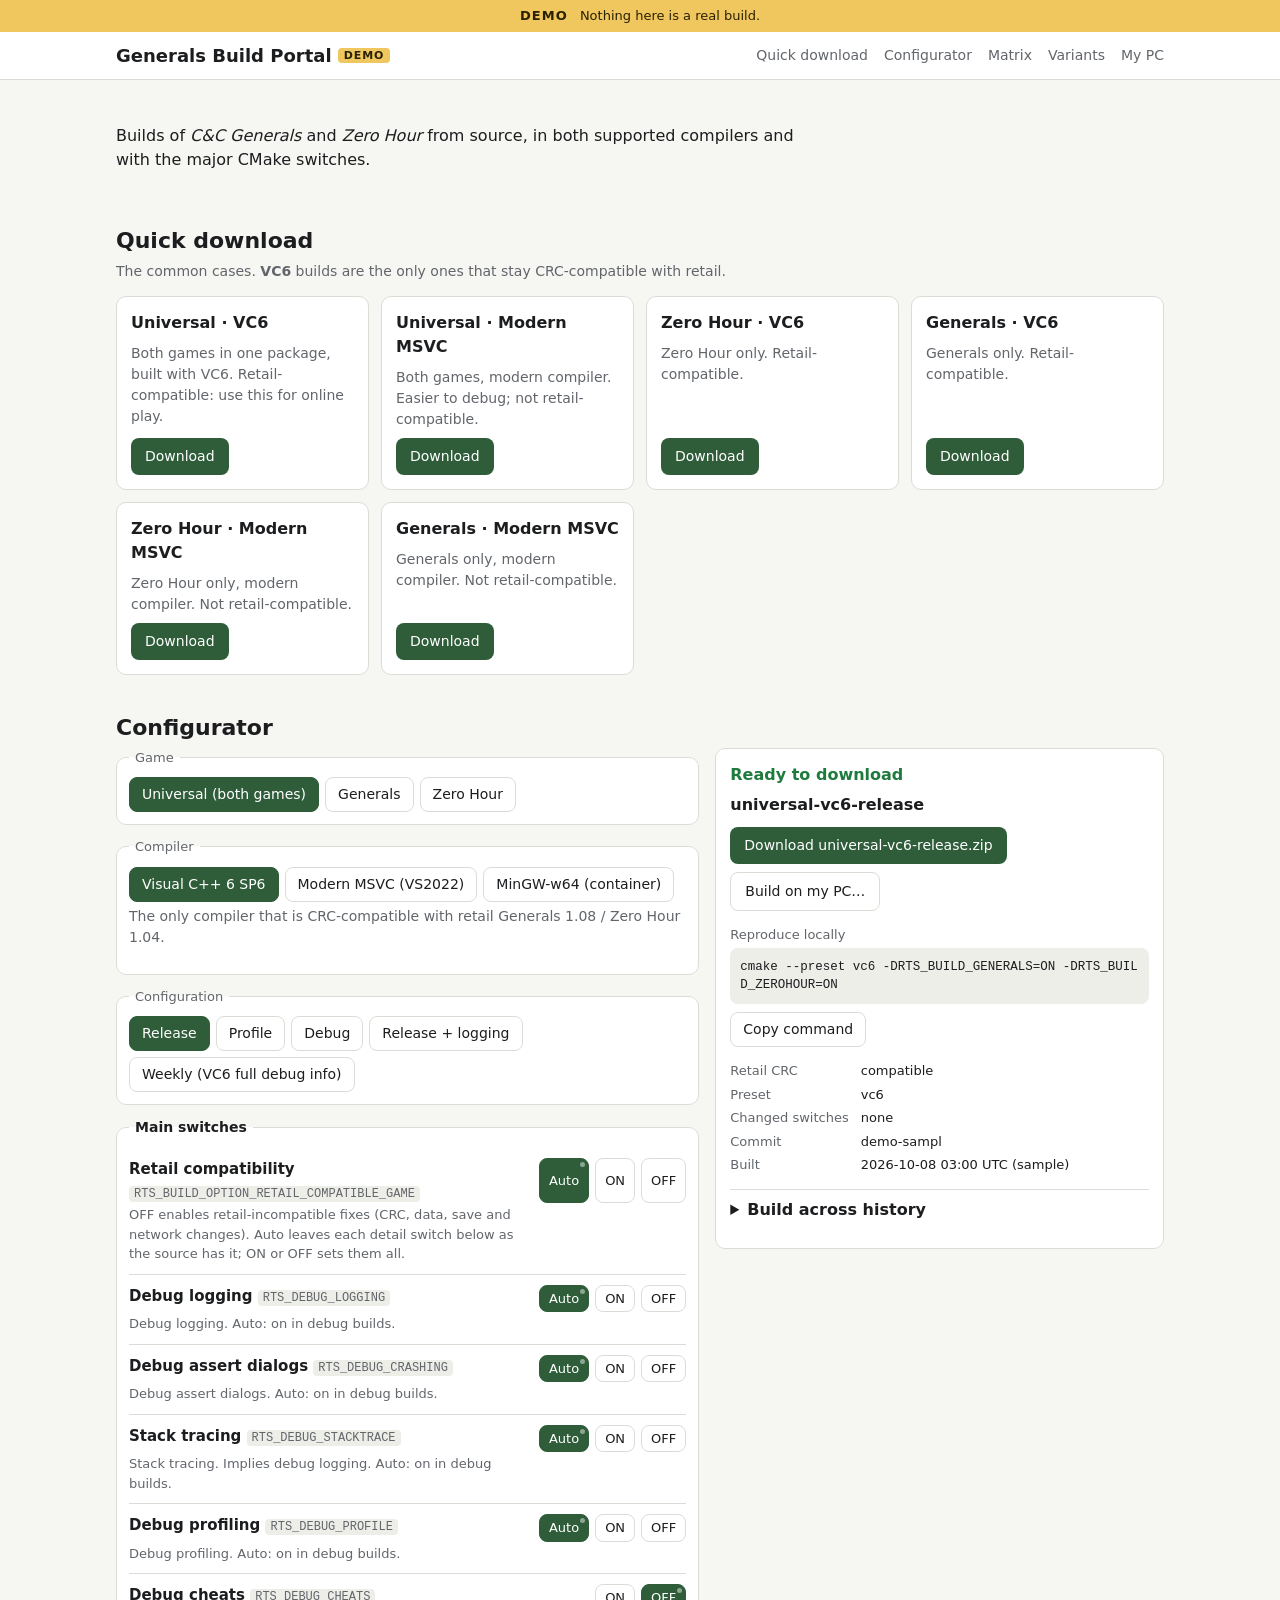
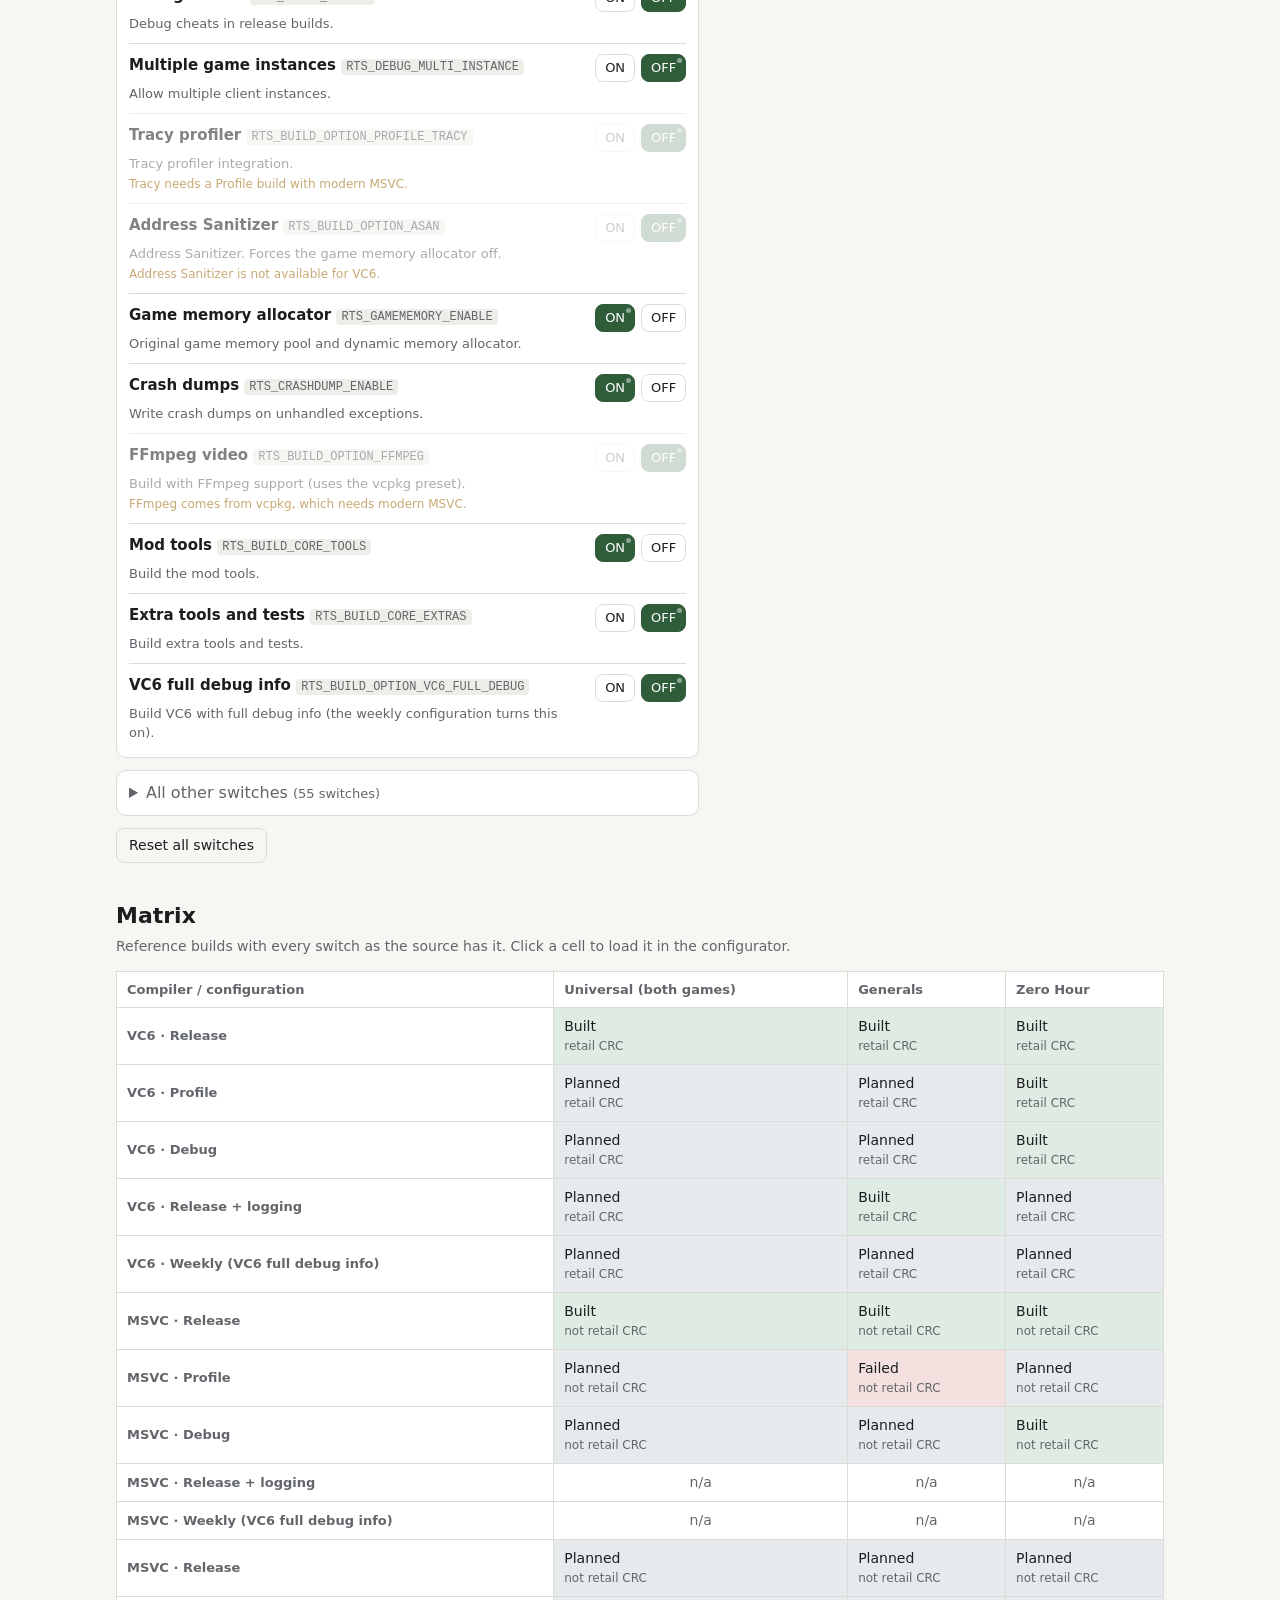
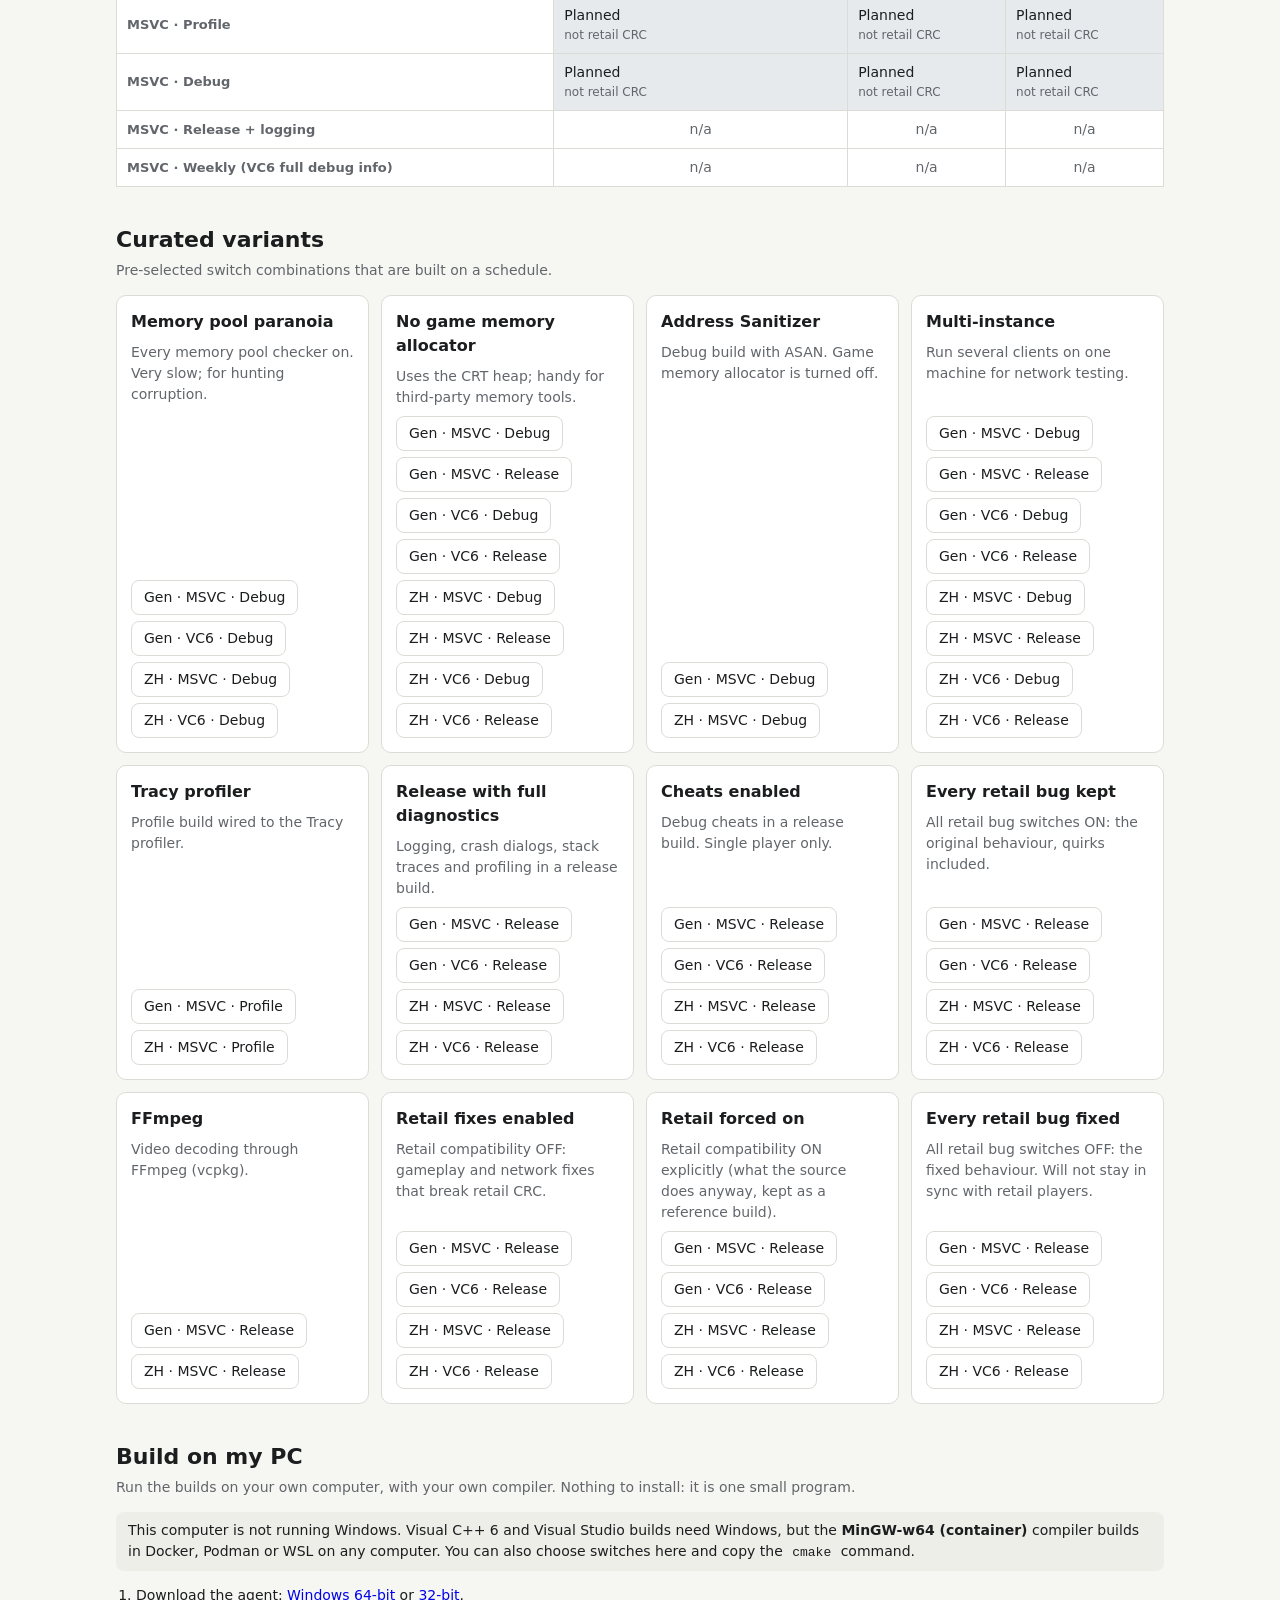
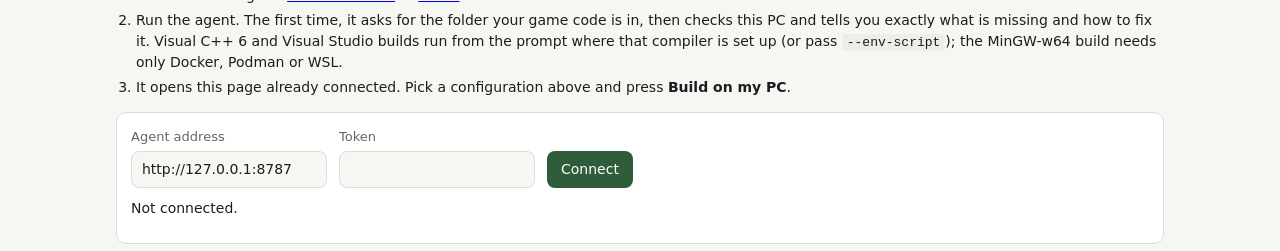
==== commit 4fca528f: "Check the PC before building; run MinGW-w64 in a container or WSL; feature the main switches - Agent" ====
--- a/portal.html
+++ b/portal.html
@@ -146,6 +146,24 @@
 details.range input[type="number"] { width: 5.5em; }
 #agent-queue .qgroup { margin: 8px 0 2px; font-weight: 600; font-size: 14px; }
 #agent-queue .progress { font-size: 14px; margin: 0 0 6px; display: flex; gap: 10px; align-items: center; flex-wrap: wrap; }
+
+/* main switches: always visible, larger than the folded fine-grained ones */
+#main-switches { padding-bottom: 4px; }
+#main-switches legend { font-size: 14px; font-weight: 600; color: var(--ink); }
+#main-switch-list .sw { padding: 10px 0; }
+#main-switch-list .sw:first-child { border-top: 0; }
+#main-switch-list .sw .name { font-size: 15px; }
+#advanced > summary { color: var(--muted); font-weight: 500; }
+
+#agent-doctor { margin: 6px 0 10px; }
+#agent-doctor .doc-head { display: flex; flex-wrap: wrap; gap: 6px 10px; align-items: center; margin-bottom: 6px; font-size: 14px; }
+#agent-doctor .doc-head .ok { color: var(--ok); font-weight: 600; } #agent-doctor .doc-head .bad { color: var(--bad); font-weight: 600; }
+.chk { display: flex; gap: 8px; padding: 3px 0; font-size: 14px; }
+.chk .ico { width: 1.2em; text-align: center; font-weight: 700; flex: none; }
+.chk.ok .ico { color: var(--ok); } .chk.fail .ico { color: var(--bad); } .chk.warn .ico { color: var(--warn); } .chk.info .ico { color: var(--muted); }
+.chk .fix { color: var(--muted); font-size: 13px; margin-top: 2px; }
+.note { background: var(--code); border-radius: 8px; padding: 8px 12px; font-size: 14px; }
+.not-ready { font-size: 13px; color: var(--bad); margin: 6px 0 0; }
 </style>
 </head>
 <body>
@@ -182,8 +200,13 @@
         <fieldset><legend>Game</legend><div class="seg" id="seg-game" role="radiogroup"></div></fieldset>
         <fieldset><legend>Compiler</legend><div class="seg" id="seg-compiler" role="radiogroup"></div><p class="hint" id="compiler-note"></p></fieldset>
         <fieldset><legend>Configuration</legend><div class="seg" id="seg-config" role="radiogroup"></div></fieldset>
+        <fieldset id="main-switches">
+          <legend>Main switches <span class="count" id="main-count"></span></legend>
+          <div id="main-switch-list"></div>
+        </fieldset>
         <details id="advanced">
-          <summary>All switches <span class="count" id="adv-count"></span></summary>
+          <summary>All other switches <span class="count" id="adv-count"></span></summary>
+          <p class="hint">The fine-grained flags: individual retail bugs, detailed compatibility, gameplay, files, memory pool and per-game build options.</p>
           <div id="switch-groups"></div>
         </details>
         <button type="button" class="ghost" id="reset">Reset all switches</button>
@@ -233,9 +256,10 @@
   <section id="desktop">
     <h2>Build on my PC</h2>
     <p class="hint">Run the builds on your own computer, with your own compiler. Nothing to install: it is one small program.</p>
+    <p id="os-note" class="note" hidden>This computer is not running Windows. Visual C++ 6 and Visual Studio builds need Windows, but the <strong>MinGW-w64 (container)</strong> compiler builds in Docker, Podman or WSL on any computer. You can also choose switches here and copy the <code>cmake</code> command.</p>
     <ol class="steps">
       <li>Download the agent: <a href="downloads/build-agent-windows-x64.exe" download>Windows 64-bit</a> or <a href="downloads/build-agent-windows-x86.exe" download>32-bit</a>.</li>
-      <li>Open a developer command prompt (the one that has your compiler and CMake set up), then run the agent from it. The first time, it asks for the folder your game code is in.</li>
+      <li>Run the agent. The first time, it asks for the folder your game code is in, then checks this PC and tells you exactly what is missing and how to fix it. Visual C++ 6 and Visual Studio builds run from the prompt where that compiler is set up (or pass <code>--env-script</code>); the MinGW-w64 build needs only Docker, Podman or WSL.</li>
       <li>It opens this page already connected. Pick a configuration above and press <strong>Build on my PC</strong>.</li>
     </ol>
     <div class="panel">
@@ -246,12 +270,13 @@
         <button type="button" class="ghost" id="agent-disconnect" hidden>Disconnect</button>
       </div>
       <p id="agent-status" class="agent-status" role="status">Not connected.</p>
+      <div id="agent-doctor"></div>
       <div id="agent-queue"></div>
     </div>
   </section>
 </main>
 
-<script>window.PORTAL_EMBEDDED=true;window.PORTAL_DATA={"schema":{"repo":"","flags_base":"/W3","games":[{"id":"universal","name":"Universal (both games)","cmake":{"RTS_BUILD_GENERALS":"ON","RTS_BUILD_ZEROHOUR":"ON"},"ci_name":"Universal","tier2":false},{"id":"generals","name":"Generals","cmake":{"RTS_BUILD_GENERALS":"ON","RTS_BUILD_ZEROHOUR":"OFF"},"ci_name":"Generals"},{"id":"zh","name":"Zero Hour","cmake":{"RTS_BUILD_GENERALS":"OFF","RTS_BUILD_ZEROHOUR":"ON"},"ci_name":"GeneralsMD"}],"compilers":[{"id":"vc6","name":"Visual C++ 6 SP6","note":"The only compiler that is CRC-compatible with retail Generals 1.08 / Zero Hour 1.04.","retail_crc":true},{"id":"msvc","name":"Modern MSVC (VS2022)","note":"Not CRC-compatible with retail. Cannot play online against retail clients.","retail_crc":false}],"configs":[{"id":"release","name":"Release","presets":{"vc6":"vc6","msvc":"win32"}},{"id":"profile","name":"Profile","presets":{"vc6":"vc6-profile","msvc":"win32-profile"}},{"id":"debug","name":"Debug","presets":{"vc6":"vc6-debug","msvc":"win32-debug"}},{"id":"releaselog","name":"Release + logging","presets":{"vc6":"vc6-releaselog"}},{"id":"weekly","name":"Weekly (VC6 full debug info)","presets":{"vc6":"vc6-weekly"}}],"vcpkg_presets":{"win32":"win32-vcpkg","win32-profile":"win32-vcpkg-profile","win32-debug":"win32-vcpkg-debug"},"groups":[{"id":"retail","name":"Retail compatibility"},{"id":"bugs","name":"Retail bugs and quirks","note":"ON keeps the original retail behaviour, OFF applies the fix. Changing these can change gameplay and stop matches from staying in sync with other players."},{"id":"compat","name":"Retail compatibility, in detail","note":"Only available while the Retail compatibility switch above is on Auto. Setting it to ON or OFF sets all of these at once."},{"id":"gameplay","name":"Gameplay and interface"},{"id":"files","name":"Files and loading"},{"id":"debug","name":"Debug features"},{"id":"memory","name":"Memory"},{"id":"extras","name":"Extras"}],"switches":[{"id":"retail_compat","cmake":"RTS_BUILD_OPTION_RETAIL_COMPATIBLE_GAME","group":"retail","type":"tristate","default":"DEFAULT","help":"OFF enables retail-incompatible fixes (CRC, data, save and network changes). Auto leaves each detail switch below as the source has it; ON or OFF sets them all."},{"id":"debug_logging","cmake":"RTS_DEBUG_LOGGING","group":"debug","type":"tristate","default":"DEFAULT","help":"Debug logging. Auto: on in debug builds."},{"id":"debug_crashing","cmake":"RTS_DEBUG_CRASHING","group":"debug","type":"tristate","default":"DEFAULT","help":"Debug assert dialogs. Auto: on in debug builds."},{"id":"debug_stacktrace","cmake":"RTS_DEBUG_STACKTRACE","group":"debug","type":"tristate","default":"DEFAULT","help":"Stack tracing. Implies debug logging. Auto: on in debug builds."},{"id":"debug_profile","cmake":"RTS_DEBUG_PROFILE","group":"debug","type":"tristate","default":"DEFAULT","help":"Debug profiling. Auto: on in debug builds."},{"id":"debug_cheats","cmake":"RTS_DEBUG_CHEATS","group":"debug","type":"bool","default":"OFF","warn":"Cheats in a release build. Do not use for multiplayer.","help":"Debug cheats in release builds."},{"id":"debug_multi_instance","cmake":"RTS_DEBUG_MULTI_INSTANCE","group":"debug","type":"bool","default":"OFF","help":"Allow multiple client instances."},{"id":"debug_log_in_crc_log","cmake":"RTS_DEBUG_INCLUDE_DEBUG_LOG_IN_CRC_LOG","group":"debug","type":"bool","default":"OFF","help":"Include the normal debug log in the CRC log."},{"id":"tracy","cmake":"RTS_BUILD_OPTION_PROFILE_TRACY","group":"debug","type":"bool","default":"OFF","when":[{"config":["profile"],"compiler":["msvc"]}],"why":"Tracy needs a Profile build with modern MSVC.","help":"Tracy profiler integration."},{"id":"asan","cmake":"RTS_BUILD_OPTION_ASAN","group":"debug","type":"bool","default":"OFF","when":[{"compiler":["msvc"]}],"why":"Address Sanitizer is not available for VC6.","help":"Address Sanitizer. Forces the game memory allocator off."},{"id":"gamememory","cmake":"RTS_GAMEMEMORY_ENABLE","group":"memory","type":"bool","default":"ON","help":"Original game memory pool and dynamic memory allocator."},{"id":"mp_override_malloc","cmake":"RTS_MEMORYPOOL_OVERRIDE_MALLOC","group":"memory","type":"bool","default":"OFF","when":[{"switch":"gamememory","in":["ON"]}],"why":"Needs the game memory allocator.","help":"Route malloc through the dynamic memory allocator."},{"id":"mp_dlink","cmake":"RTS_MEMORYPOOL_MPSB_DLINK","group":"memory","type":"bool","default":"ON","when":[{"switch":"gamememory","in":["ON"]}],"why":"Needs the game memory allocator.","help":"Backlink on pool blocks: faster frees, more memory."},{"id":"mp_debug","cmake":"RTS_MEMORYPOOL_DEBUG","group":"memory","type":"bool","default":"ON","when":[{"switch":"gamememory","in":["ON"]}],"why":"Needs the game memory allocator.","help":"Memory pool debug support."},{"id":"mp_debug_custom_new","cmake":"RTS_MEMORYPOOL_DEBUG_CUSTOM_NEW","group":"memory","type":"bool","default":"ON","when":[{"switch":"mp_debug","in":["ON"]}],"why":"Needs memory pool debug.","help":"Custom operator new for the memory pool."},{"id":"mp_debug_boundingwall","cmake":"RTS_MEMORYPOOL_DEBUG_BOUNDINGWALL","group":"memory","type":"bool","default":"ON","when":[{"switch":"mp_debug","in":["ON"]}],"why":"Needs memory pool debug.","help":"Bounding-wall checks to find memory trampling."},{"id":"mp_debug_checkpointing","cmake":"RTS_MEMORYPOOL_DEBUG_CHECKPOINTING","group":"memory","type":"bool","default":"OFF","when":[{"switch":"mp_debug","in":["ON"]}],"why":"Needs memory pool debug.","help":"Record allocation history checkpoints."},{"id":"mp_debug_stacktrace","cmake":"RTS_MEMORYPOOL_DEBUG_STACKTRACE","group":"memory","type":"bool","default":"OFF","when":[{"switch":"mp_debug","in":["ON"]}],"why":"Needs memory pool debug.","warn":"Slows the game down significantly.","help":"Stack trace per allocation."},{"id":"mp_debug_intense_verify","cmake":"RTS_MEMORYPOOL_DEBUG_INTENSE_VERIFY","group":"memory","type":"bool","default":"OFF","when":[{"switch":"mp_debug","in":["ON"]}],"why":"Needs memory pool debug.","warn":"Very slow.","help":"Verify the pool after nearly every operation."},{"id":"mp_debug_block_ownership","cmake":"RTS_MEMORYPOOL_DEBUG_CHECK_BLOCK_OWNERSHIP","group":"memory","type":"bool","default":"OFF","when":[{"switch":"mp_debug","in":["ON"]}],"why":"Needs memory pool debug.","warn":"Very slow.","help":"Check each block belongs to the pool it is freed to."},{"id":"mp_debug_dma_bookkeeping","cmake":"RTS_MEMORYPOOL_DEBUG_INTENSE_DMA_BOOKKEEPING","group":"memory","type":"bool","default":"OFF","when":[{"switch":"mp_debug","in":["ON"]}],"why":"Needs memory pool debug.","help":"Print memory pool usage statistics."},{"id":"crashdump","cmake":"RTS_CRASHDUMP_ENABLE","group":"memory","type":"bool","default":"ON","help":"Write crash dumps on unhandled exceptions."},{"id":"ffmpeg","cmake":"RTS_BUILD_OPTION_FFMPEG","group":"extras","type":"bool","default":"OFF","when":[{"compiler":["msvc"]}],"why":"FFmpeg comes from vcpkg, which needs modern MSVC.","help":"Build with FFmpeg support (uses the vcpkg preset)."},{"id":"tools","cmake":"RTS_BUILD_CORE_TOOLS","group":"extras","type":"bool","default":"ON","help":"Build the mod tools."},{"id":"extras","cmake":"RTS_BUILD_CORE_EXTRAS","group":"extras","type":"bool","default":"OFF","help":"Build extra tools and tests."},{"id":"bug_building_resumption_delay","define":"PRESERVE_BUILDING_RESUMPTION_DELAY","group":"bugs","title":"Building resumption delay","type":"bool","default":"OFF","labels":{"ON":"Keep retail","OFF":"Fixed"},"help":"Keep the original retail behaviour, or apply the fix. The fix was approved by the Game Design Committee."},{"id":"bug_chinook_passenger_dumping","define":"PRESERVE_CHINOOK_PASSENGER_DUMPING","group":"bugs","title":"Chinook passenger dumping","type":"bool","default":"ON","labels":{"ON":"Keep retail","OFF":"Fixed"},"help":"Keep the original retail behaviour, or apply the fix."},{"id":"bug_hardcoded_black_lotus_cash_hack","define":"PRESERVE_HARDCODED_BLACK_LOTUS_CASH_HACK","group":"bugs","title":"Hardcoded Black Lotus cash hack","type":"bool","default":"ON","labels":{"ON":"Keep retail","OFF":"Fixed"},"help":"Keep the original retail behaviour, or apply the fix."},{"id":"bug_multi_crate_pickup","define":"PRESERVE_MULTI_CRATE_PICKUP","group":"bugs","title":"Multi crate pickup","type":"bool","default":"OFF","labels":{"ON":"Keep retail","OFF":"Fixed"},"help":"Keep the original retail behaviour, or apply the fix. The fix was approved by the Game Design Committee."},{"id":"bug_no_xp_from_flame_kills","define":"PRESERVE_NO_XP_FROM_FLAME_KILLS","group":"bugs","title":"No XP from flame kills","type":"bool","default":"OFF","labels":{"ON":"Keep retail","OFF":"Fixed"},"help":"Keep the original retail behaviour, or apply the fix. The fix was approved by the Game Design Committee."},{"id":"bug_no_xp_from_ocl_kills","define":"PRESERVE_NO_XP_FROM_OCL_KILLS","group":"bugs","title":"No XP from OCL kills","type":"bool","default":"ON","labels":{"ON":"Keep retail","OFF":"Fixed"},"help":"Keep the original retail behaviour, or apply the fix."},{"id":"bug_no_xp_from_poison_kills","define":"PRESERVE_NO_XP_FROM_POISON_KILLS","group":"bugs","title":"No XP from poison kills","type":"bool","default":"OFF","labels":{"ON":"Keep retail","OFF":"Fixed"},"help":"Keep the original retail behaviour, or apply the fix. The fix was approved by the Game Design Committee."},{"id":"bug_occupant_detection_via_drag_selection","define":"PRESERVE_OCCUPANT_DETECTION_VIA_DRAG_SELECTION","group":"bugs","title":"Occupant detection via drag selection","type":"bool","default":"OFF","labels":{"ON":"Keep retail","OFF":"Fixed"},"help":"Keep the original retail behaviour, or apply the fix. The fix was approved by the Game Design Committee."},{"id":"bug_perpetual_horde_bonus","define":"PRESERVE_PERPETUAL_HORDE_BONUS","group":"bugs","title":"Perpetual horde bonus","type":"bool","default":"ON","labels":{"ON":"Keep retail","OFF":"Fixed"},"help":"Keep the original retail behaviour, or apply the fix."},{"id":"bug_premature_battle_bus_death","define":"PRESERVE_PREMATURE_BATTLE_BUS_DEATH","group":"bugs","title":"Premature Battle Bus death","type":"bool","default":"OFF","labels":{"ON":"Keep retail","OFF":"Fixed"},"help":"Keep the original retail behaviour, or apply the fix. The fix was approved by the Game Design Committee."},{"id":"bug_radar_warning_suppression","define":"PRESERVE_RADAR_WARNING_SUPPRESSION","group":"bugs","title":"Radar warning suppression","type":"bool","default":"ON","labels":{"ON":"Keep retail","OFF":"Fixed"},"help":"Keep the original retail behaviour, or apply the fix."},{"id":"bug_structure_stealth_during_repair","define":"PRESERVE_STRUCTURE_STEALTH_DURING_REPAIR","group":"bugs","title":"Structure stealth during repair","type":"bool","default":"OFF","labels":{"ON":"Keep retail","OFF":"Fixed"},"help":"Keep the original retail behaviour, or apply the fix. The fix was approved by the Game Design Committee."},{"id":"bug_tunnel_heal_stacking","define":"PRESERVE_TUNNEL_HEAL_STACKING","group":"bugs","title":"Tunnel heal stacking","type":"bool","default":"ON","labels":{"ON":"Keep retail","OFF":"Fixed"},"help":"Keep the original retail behaviour, or apply the fix."},{"id":"bug_unreliable_firestorms","define":"PRESERVE_UNRELIABLE_FIRESTORMS","group":"bugs","title":"Unreliable firestorms","type":"bool","default":"OFF","labels":{"ON":"Keep retail","OFF":"Fixed"},"help":"Keep the original retail behaviour, or apply the fix. The fix was approved by the Game Design Committee."},{"id":"bug_sniping_empty_stinger_sites","define":"PRESERVE_SNIPING_EMPTY_STINGER_SITES","group":"bugs","title":"Sniping empty Stinger sites","type":"bool","default":"OFF","labels":{"ON":"Keep retail","OFF":"Fixed"},"help":"Keep the original retail behaviour, or apply the fix. The fix was approved by the Game Design Committee."},{"id":"bug_retail_scripted_camera","define":"PRESERVE_RETAIL_SCRIPTED_CAMERA","group":"bugs","title":"Retail scripted camera","type":"bool","default":"ON","labels":{"ON":"Keep retail","OFF":"Fixed"},"help":"Retain scripted camera behaviour present in retail Generals 1.08 and Zero Hour 1.04."},{"id":"bug_retail_particles","define":"PRESERVE_RETAIL_PARTICLES","group":"bugs","title":"Retail particle look","type":"bool","default":"ON","labels":{"ON":"Keep retail","OFF":"Fixed"},"help":"Preserve the original look of particles present in retail Generals 1.08 and Zero Hour 1.04."},{"id":"bug_retail_nuke_missile_outer_radius_search","define":"PRESERVE_RETAIL_NUKE_MISSILE_OUTER_RADIUS_SEARCH","group":"bugs","title":"Nuke missile outer radius search","type":"bool","default":"OFF","labels":{"ON":"Keep retail","OFF":"Fixed"},"help":"Keep the original retail behaviour, or apply the fix. The fix was approved by the Game Design Committee."},{"id":"bug_retail_nuke_missile_outer_radius_damage","define":"PRESERVE_RETAIL_NUKE_MISSILE_OUTER_RADIUS_DAMAGE","group":"bugs","title":"Nuke missile outer radius damage","type":"bool","default":"OFF","labels":{"ON":"Keep retail","OFF":"Fixed"},"help":"Keep the original retail behaviour, or apply the fix. The fix was approved by the Game Design Committee."},{"id":"compat_crc","define":"RETAIL_COMPATIBLE_CRC","group":"compat","title":"CRC","type":"bool","default":"ON","labels":{"ON":"Retail","OFF":"Changed"},"when":[{"switch":"retail_compat","in":["DEFAULT"]}],"why":"Set by the Retail compatibility switch above.","help":"Game is expected to be CRC compatible with retail Generals 1.08 and Zero Hour 1.04."},{"id":"compat_data","define":"RETAIL_COMPATIBLE_DATA","group":"compat","title":"Data files","type":"bool","default":"ON","labels":{"ON":"Retail","OFF":"Changed"},"when":[{"switch":"retail_compat","in":["DEFAULT"]}],"why":"Set by the Retail compatibility switch above.","help":"Game and tool data files are expected to be compatible with retail Generals 1.08 and Zero Hour 1.04."},{"id":"compat_xfer_save","define":"RETAIL_COMPATIBLE_XFER_SAVE","group":"compat","title":"Save files","type":"bool","default":"ON","labels":{"ON":"Retail","OFF":"Changed"},"when":[{"switch":"retail_compat","in":["DEFAULT"]}],"why":"Set by the Retail compatibility switch above.","help":"Game is expected to be Xfer-save compatible with retail Generals 1.08 and Zero Hour 1.04."},{"id":"compat_pathfinding","define":"RETAIL_COMPATIBLE_PATHFINDING","group":"compat","title":"Pathfinding","type":"bool","default":"ON","labels":{"ON":"Retail","OFF":"Changed"},"when":[{"switch":"retail_compat","in":["DEFAULT"]}],"why":"Set by the Retail compatibility switch above.","help":"Retail-compatible pathfinding with a fixed fallback, or pure fixed pathfinding."},{"id":"compat_pathfinding_allocation","define":"RETAIL_COMPATIBLE_PATHFINDING_ALLOCATION","group":"compat","title":"Pathfinding memory","type":"bool","default":"ON","labels":{"ON":"Retail","OFF":"Changed"},"when":[{"switch":"retail_compat","in":["DEFAULT"]}],"why":"Set by the Retail compatibility switch above.","help":"Retail-compatible pathfinding memory allocation, or the new statically allocated data."},{"id":"compat_circle_fill_algorithm","define":"RETAIL_COMPATIBLE_CIRCLE_FILL_ALGORITHM","group":"compat","title":"Circle fill","type":"bool","default":"ON","labels":{"ON":"Retail","OFF":"Changed"},"when":[{"switch":"retail_compat","in":["DEFAULT"]}],"why":"Set by the Retail compatibility switch above.","help":"Use the original circle fill algorithm, which is more efficient but less accurate."},{"id":"compat_networking","define":"RETAIL_COMPATIBLE_NETWORKING","group":"compat","title":"Networking","type":"bool","default":"ON","labels":{"ON":"Retail","OFF":"Changed"},"when":[{"switch":"retail_compat","in":["DEFAULT"]}],"why":"Set by the Retail compatibility switch above.","help":"Turn off non-retail networking fixes, such as putting more data per UDP packet."},{"id":"compat_aigroup","define":"RETAIL_COMPATIBLE_AIGROUP","group":"compat","title":"AI groups","type":"bool","default":"ON","labels":{"ON":"Retail","OFF":"Changed"},"when":[{"switch":"retail_compat","in":["DEFAULT"]}],"why":"Set by the Retail compatibility switch above.","help":"AIGroup logic stays CRC compatible with retail (essentially the same as CRC compatibility)."},{"id":"feat_enable_gametext_substitutes","define":"ENABLE_GAMETEXT_SUBSTITUTES","group":"gameplay","title":"Substitute texts","type":"bool","default":"ON","labels":{"ON":"On","OFF":"Off"},"help":"Provide substitute texts when labels and strings are missing in the STR or CSF translation file."},{"id":"feat_allow_money_per_minute_for_player","define":"ALLOW_MONEY_PER_MINUTE_FOR_PLAYER","group":"gameplay","title":"Money per minute","type":"bool","default":"OFF","labels":{"ON":"On","OFF":"Off"},"help":"Calculate and display a money-per-minute stat in game."},{"id":"feat_enable_configurable_shroud","define":"ENABLE_CONFIGURABLE_SHROUD","group":"gameplay","title":"Configurable shroud","type":"bool","default":"ON","labels":{"ON":"On","OFF":"Off"},"help":"The global data gets a field to turn the shroud on or off. Off makes shroud hacking less accessible in release builds."},{"id":"feat_enable_gui_hacks","define":"ENABLE_GUI_HACKS","group":"gameplay","title":"GUI hacks","type":"bool","default":"ON","labels":{"ON":"On","OFF":"Off"},"help":"Overwrite window settings until the wnd data files are adapted or fixed."},{"id":"feat_prioritize_textures_by_size","define":"PRIORITIZE_TEXTURES_BY_SIZE","group":"gameplay","title":"Larger textures first","type":"bool","default":"ON","labels":{"ON":"On","OFF":"Off"},"help":"Prefer the larger Generals textures in Zero Hour (481 textures). The content is identical."},{"id":"feat_use_buffered_io","define":"USE_BUFFERED_IO","group":"files","title":"Buffered file IO","type":"bool","default":"ON","labels":{"ON":"On","OFF":"Off"},"help":"Buffered IO in the file system. It was off in retail and is much faster for small reads and writes."},{"id":"feat_enable_filesystem_existence_cache","define":"ENABLE_FILESYSTEM_EXISTENCE_CACHE","group":"files","title":"File existence cache","type":"bool","default":"ON","labels":{"ON":"On","OFF":"Off"},"help":"Cache local file existence to cut disk access, at the cost of correctness if a cached file is deleted at runtime."},{"id":"vc6_full_debug","cmake":"RTS_BUILD_OPTION_VC6_FULL_DEBUG","group":"extras","title":"VC6 full debug info","type":"bool","default":"OFF","when":[{"compiler":["vc6"]}],"why":"Only VC6 has this option.","help":"Build VC6 with full debug info (the weekly configuration turns this on)."},{"id":"zh_tools","cmake":"RTS_BUILD_ZEROHOUR_TOOLS","group":"extras","title":"Zero Hour tools","type":"bool","default":"ON","when":[{"game":["zh","universal"]}],"why":"Zero Hour is not part of this build.","help":"Build the Zero Hour mod tools."},{"id":"zh_extras","cmake":"RTS_BUILD_ZEROHOUR_EXTRAS","group":"extras","title":"Zero Hour extras","type":"bool","default":"OFF","when":[{"game":["zh","universal"]}],"why":"Zero Hour is not part of this build.","help":"Build the extra Zero Hour tools and tests."},{"id":"zh_docs","cmake":"RTS_BUILD_ZEROHOUR_DOCS","group":"extras","title":"Zero Hour documentation","type":"bool","default":"OFF","when":[{"game":["zh","universal"]}],"why":"Zero Hour is not part of this build.","help":"Build the Zero Hour documentation."},{"id":"generals_tools","cmake":"RTS_BUILD_GENERALS_TOOLS","group":"extras","title":"Generals tools","type":"bool","default":"ON","when":[{"game":["generals","universal"]}],"why":"Generals is not part of this build.","help":"Build the Generals mod tools."},{"id":"generals_extras","cmake":"RTS_BUILD_GENERALS_EXTRAS","group":"extras","title":"Generals extras","type":"bool","default":"OFF","when":[{"game":["generals","universal"]}],"why":"Generals is not part of this build.","help":"Build the extra Generals tools and tests."},{"id":"generals_docs","cmake":"RTS_BUILD_GENERALS_DOCS","group":"extras","title":"Generals documentation","type":"bool","default":"OFF","when":[{"game":["generals","universal"]}],"why":"Generals is not part of this build.","help":"Build the Generals documentation."},{"id":"feat_use_obsolete_generals_code","define":"USE_OBSOLETE_GENERALS_CODE","group":"gameplay","title":"Obsolete Generals code","type":"bool","default":"ON","labels":{"ON":"On","OFF":"Off"},"when":[{"game":["generals","universal"]}],"why":"Only exists in the Generals code.","help":"Code that existed in Generals but was removed in Zero Hour. The source plans to remove it when the two games are merged."},{"id":"feat_tell_computer_identity_in_lan_lobby","define":"TELL_COMPUTER_IDENTITY_IN_LAN_LOBBY","group":"gameplay","title":"Computer identity in LAN lobby","type":"bool","default":"ON","labels":{"ON":"On","OFF":"Off"},"when":[{"config":["debug"]}],"why":"The source only compiles this in when RTS_DEBUG is defined (the Debug configuration).","help":"Tell your computer identity in the LAN lobby. Retail did, and exposed the login and host names. Turn off for privacy."},{"id":"feat_enable_filesystem_logging","define":"ENABLE_FILESYSTEM_LOGGING","group":"files","title":"File system logging","type":"bool","default":"OFF","labels":{"ON":"On","OFF":"Off"},"help":"Log file system activity."},{"id":"feat_ww3d_enable_raw_anim_interpolation","define":"WW3D_ENABLE_RAW_ANIM_INTERPOLATION","group":"gameplay","title":"Raw animation interpolation","type":"bool","default":"ON","labels":{"ON":"On","OFF":"Off"},"help":"Interpolate raw animations. Wanted for meshes that move and rotate, but not for animations that teleport meshes, such as blinking lights."}],"rules":[{"if":{"switch":"debug_stacktrace","in":["ON"]},"require":{"switch":"debug_logging","not_in":["OFF"]},"message":"Stack tracing implies debug logging, so logging cannot be OFF."},{"if":{"switch":"asan","in":["ON"]},"require":{"switch":"gamememory","in":["OFF"]},"message":"ASAN needs the game memory allocator off (it overrides new/delete)."},{"if":{"config":["weekly"]},"require":{"compiler":["vc6"]},"message":"The weekly config is VC6 only."}],"tier1":[{"compiler":"vc6","config":"release"},{"compiler":"vc6","config":"profile"},{"compiler":"vc6","config":"debug"},{"compiler":"vc6","config":"releaselog"},{"compiler":"vc6","config":"weekly"},{"compiler":"msvc","config":"release"},{"compiler":"msvc","config":"profile"},{"compiler":"msvc","config":"debug"}],"tier2":[{"id":"retail-off","name":"Retail fixes enabled","blurb":"Retail compatibility OFF: gameplay and network fixes that break retail CRC.","where":[{"compiler":["vc6","msvc"],"config":["release"]}],"switches":{"retail_compat":"OFF"}},{"id":"retail-on","name":"Retail forced on","blurb":"Retail compatibility ON explicitly (what the source does anyway, kept as a reference build).","where":[{"compiler":["vc6","msvc"],"config":["release"]}],"switches":{"retail_compat":"ON"}},{"id":"no-gamememory","name":"No game memory allocator","blurb":"Uses the CRT heap; handy for third-party memory tools.","where":[{"compiler":["vc6","msvc"],"config":["release","debug"]}],"switches":{"gamememory":"OFF"}},{"id":"memory-paranoid","name":"Memory pool paranoia","blurb":"Every memory pool checker on. Very slow; for hunting corruption.","where":[{"compiler":["vc6","msvc"],"config":["debug"]}],"switches":{"mp_debug_checkpointing":"ON","mp_debug_stacktrace":"ON","mp_debug_intense_verify":"ON","mp_debug_block_ownership":"ON","mp_debug_dma_bookkeeping":"ON"}},{"id":"full-logging","name":"Release with full diagnostics","blurb":"Logging, crash dialogs, stack traces and profiling in a release build.","where":[{"compiler":["vc6","msvc"],"config":["release"]}],"switches":{"debug_logging":"ON","debug_crashing":"ON","debug_stacktrace":"ON","debug_profile":"ON"}},{"id":"cheats","name":"Cheats enabled","blurb":"Debug cheats in a release build. Single player only.","where":[{"compiler":["vc6","msvc"],"config":["release"]}],"switches":{"debug_cheats":"ON"}},{"id":"multi-instance","name":"Multi-instance","blurb":"Run several clients on one machine for network testing.","where":[{"compiler":["vc6","msvc"],"config":["release","debug"]}],"switches":{"debug_multi_instance":"ON"}},{"id":"asan","name":"Address Sanitizer","blurb":"Debug build with ASAN. Game memory allocator is turned off.","where":[{"compiler":["msvc"],"config":["debug"]}],"switches":{"asan":"ON","gamememory":"OFF"}},{"id":"tracy","name":"Tracy profiler","blurb":"Profile build wired to the Tracy profiler.","where":[{"compiler":["msvc"],"config":["profile"]}],"switches":{"tracy":"ON"}},{"id":"ffmpeg","name":"FFmpeg","blurb":"Video decoding through FFmpeg (vcpkg).","where":[{"compiler":["msvc"],"config":["release"]}],"switches":{"ffmpeg":"ON"}},{"id":"all-bugs-kept","name":"Every retail bug kept","blurb":"All retail bug switches ON: the original behaviour, quirks included.","where":[{"compiler":["vc6","msvc"],"config":["release"]}],"switches":{"bug_building_resumption_delay":"ON","bug_chinook_passenger_dumping":"ON","bug_hardcoded_black_lotus_cash_hack":"ON","bug_multi_crate_pickup":"ON","bug_no_xp_from_flame_kills":"ON","bug_no_xp_from_ocl_kills":"ON","bug_no_xp_from_poison_kills":"ON","bug_occupant_detection_via_drag_selection":"ON","bug_perpetual_horde_bonus":"ON","bug_premature_battle_bus_death":"ON","bug_radar_warning_suppression":"ON","bug_structure_stealth_during_repair":"ON","bug_tunnel_heal_stacking":"ON","bug_unreliable_firestorms":"ON","bug_sniping_empty_stinger_sites":"ON","bug_retail_scripted_camera":"ON","bug_retail_particles":"ON","bug_retail_nuke_missile_outer_radius_search":"ON","bug_retail_nuke_missile_outer_radius_damage":"ON"}},{"id":"all-bugs-fixed","name":"Every retail bug fixed","blurb":"All retail bug switches OFF: the fixed behaviour. Will not stay in sync with retail players.","where":[{"compiler":["vc6","msvc"],"config":["release"]}],"switches":{"bug_building_resumption_delay":"OFF","bug_chinook_passenger_dumping":"OFF","bug_hardcoded_black_lotus_cash_hack":"OFF","bug_multi_crate_pickup":"OFF","bug_no_xp_from_flame_kills":"OFF","bug_no_xp_from_ocl_kills":"OFF","bug_no_xp_from_poison_kills":"OFF","bug_occupant_detection_via_drag_selection":"OFF","bug_perpetual_horde_bonus":"OFF","bug_premature_battle_bus_death":"OFF","bug_radar_warning_suppression":"OFF","bug_structure_stealth_during_repair":"OFF","bug_tunnel_heal_stacking":"OFF","bug_unreliable_firestorms":"OFF","bug_sniping_empty_stinger_sites":"OFF","bug_retail_scripted_camera":"OFF","bug_retail_particles":"OFF","bug_retail_nuke_missile_outer_radius_search":"OFF","bug_retail_nuke_missile_outer_radius_damage":"OFF"}}]},"builds":{"commit":"demo-sample","builds":[{"id":"generals-msvc-debug","game":"generals","compiler":"msvc","config":"debug","switches":{},"retail_crc":false,"preset":"win32-debug","ci_game":"Generals","cmake_args":["-DRTS_BUILD_GENERALS=ON","-DRTS_BUILD_ZEROHOUR=OFF"],"command":"cmake --preset win32-debug -DRTS_BUILD_GENERALS=ON -DRTS_BUILD_ZEROHOUR=OFF","tier":1,"name":"Debug (MSVC)","blurb":"The CI preset, built as is.","warnings":["Not CRC-compatible with retail: Not CRC-compatible with retail. Cannot play online against retail clients."],"status":"planned"},{"id":"generals-msvc-profile","game":"generals","compiler":"msvc","config":"profile","switches":{},"retail_crc":false,"preset":"win32-profile","ci_game":"Generals","cmake_args":["-DRTS_BUILD_GENERALS=ON","-DRTS_BUILD_ZEROHOUR=OFF"],"command":"cmake --preset win32-profile -DRTS_BUILD_GENERALS=ON -DRTS_BUILD_ZEROHOUR=OFF","tier":1,"name":"Profile (MSVC)","blurb":"The CI preset, built as is.","warnings":["Not CRC-compatible with retail: Not CRC-compatible with retail. Cannot play online against retail clients."],"status":"failed","built_at":"2026-10-08 03:00 UTC (sample)"},{"id":"generals-msvc-release","game":"generals","compiler":"msvc","config":"release","switches":{},"retail_crc":false,"preset":"win32","ci_game":"Generals","cmake_args":["-DRTS_BUILD_GENERALS=ON","-DRTS_BUILD_ZEROHOUR=OFF"],"command":"cmake --preset win32 -DRTS_BUILD_GENERALS=ON -DRTS_BUILD_ZEROHOUR=OFF","tier":1,"name":"Release (MSVC)","blurb":"The CI preset, built as is.","warnings":["Not CRC-compatible with retail: Not CRC-compatible with retail. Cannot play online against retail clients."],"status":"built","commit":"demo-sample","files":[{"name":"generals-msvc-release.zip","url":"[data-uri]","size":358,"sha256":"bb4cd9656cc8053b5f5151f79e968d0af938299a95b38af8965365030801c262"}],"built_at":"2026-10-08 03:00 UTC (sample)"},{"id":"generals-vc6-debug","game":"generals","compiler":"vc6","config":"debug","switches":{},"retail_crc":true,"preset":"vc6-debug","ci_game":"Generals","cmake_args":["-DRTS_BUILD_GENERALS=ON","-DRTS_BUILD_ZEROHOUR=OFF"],"command":"cmake --preset vc6-debug -DRTS_BUILD_GENERALS=ON -DRTS_BUILD_ZEROHOUR=OFF","tier":1,"name":"Debug (VC6)","blurb":"The CI preset, built as is.","warnings":[],"status":"planned"},{"id":"generals-vc6-profile","game":"generals","compiler":"vc6","config":"profile","switches":{},"retail_crc":true,"preset":"vc6-profile","ci_game":"Generals","cmake_args":["-DRTS_BUILD_GENERALS=ON","-DRTS_BUILD_ZEROHOUR=OFF"],"command":"cmake --preset vc6-profile -DRTS_BUILD_GENERALS=ON -DRTS_BUILD_ZEROHOUR=OFF","tier":1,"name":"Profile (VC6)","blurb":"The CI preset, built as is.","warnings":[],"status":"planned"},{"id":"generals-vc6-release","game":"generals","compiler":"vc6","config":"release","switches":{},"retail_crc":true,"preset":"vc6","ci_game":"Generals","cmake_args":["-DRTS_BUILD_GENERALS=ON","-DRTS_BUILD_ZEROHOUR=OFF"],"command":"cmake --preset vc6 -DRTS_BUILD_GENERALS=ON -DRTS_BUILD_ZEROHOUR=OFF","tier":1,"name":"Release (VC6)","blurb":"The CI preset, built as is.","warnings":[],"status":"built","commit":"demo-sample","files":[{"name":"generals-vc6-release.zip","url":"[data-uri]","size":355,"sha256":"dd4d0ba8228a1cf08ae626985c428ea7a43f47f7deaa5ffb81ba0ff88d1e02c0"}],"built_at":"2026-10-08 03:00 UTC (sample)"},{"id":"generals-vc6-releaselog","game":"generals","compiler":"vc6","config":"releaselog","switches":{},"retail_crc":true,"preset":"vc6-releaselog","ci_game":"Generals","cmake_args":["-DRTS_BUILD_GENERALS=ON","-DRTS_BUILD_ZEROHOUR=OFF"],"command":"cmake --preset vc6-releaselog -DRTS_BUILD_GENERALS=ON -DRTS_BUILD_ZEROHOUR=OFF","tier":1,"name":"Release + logging (VC6)","blurb":"The CI preset, built as is.","warnings":[],"status":"built","commit":"demo-sample","files":[{"name":"generals-vc6-releaselog.zip","url":"[data-uri]","size":369,"sha256":"bdf19e5c17fa7b751a877838f9711415af6e3429ef4244ea03d2fcff101ede25"}],"built_at":"2026-10-08 03:00 UTC (sample)"},{"id":"generals-vc6-weekly","game":"generals","compiler":"vc6","config":"weekly","switches":{},"retail_crc":true,"preset":"vc6-weekly","ci_game":"Generals","cmake_args":["-DRTS_BUILD_GENERALS=ON","-DRTS_BUILD_ZEROHOUR=OFF"],"command":"cmake --preset vc6-weekly -DRTS_BUILD_GENERALS=ON -DRTS_BUILD_ZEROHOUR=OFF","tier":1,"name":"Weekly (VC6 full debug info) (VC6)","blurb":"The CI preset, built as is.","warnings":[],"status":"planned"},{"id":"universal-msvc-debug","game":"universal","compiler":"msvc","config":"debug","switches":{},"retail_crc":false,"preset":"win32-debug","ci_game":"Universal","cmake_args":["-DRTS_BUILD_GENERALS=ON","-DRTS_BUILD_ZEROHOUR=ON"],"command":"cmake --preset win32-debug -DRTS_BUILD_GENERALS=ON -DRTS_BUILD_ZEROHOUR=ON","tier":1,"name":"Debug (MSVC)","blurb":"The CI preset, built as is.","warnings":["Not CRC-compatible with retail: Not CRC-compatible with retail. Cannot play online against retail clients."],"status":"planned"},{"id":"universal-msvc-profile","game":"universal","compiler":"msvc","config":"profile","switches":{},"retail_crc":false,"preset":"win32-profile","ci_game":"Universal","cmake_args":["-DRTS_BUILD_GENERALS=ON","-DRTS_BUILD_ZEROHOUR=ON"],"command":"cmake --preset win32-profile -DRTS_BUILD_GENERALS=ON -DRTS_BUILD_ZEROHOUR=ON","tier":1,"name":"Profile (MSVC)","blurb":"The CI preset, built as is.","warnings":["Not CRC-compatible with retail: Not CRC-compatible with retail. Cannot play online against retail clients."],"status":"planned"},{"id":"universal-msvc-release","game":"universal","compiler":"msvc","config":"release","switches":{},"retail_crc":false,"preset":"win32","ci_game":"Universal","cmake_args":["-DRTS_BUILD_GENERALS=ON","-DRTS_BUILD_ZEROHOUR=ON"],"command":"cmake --preset win32 -DRTS_BUILD_GENERALS=ON -DRTS_BUILD_ZEROHOUR=ON","tier":1,"name":"Release (MSVC)","blurb":"The CI preset, built as is.","warnings":["Not CRC-compatible with retail: Not CRC-compatible with retail. Cannot play online against retail clients."],"status":"built","commit":"demo-sample","files":[{"name":"universal-msvc-release.zip","url":"[data-uri]","size":358,"sha256":"e9e31ed70be7dbeea361b44c7b185e8521b8fc2248a0d6da3a463236acd9cb7d"}],"built_at":"2026-10-08 03:00 UTC (sample)"},{"id":"universal-vc6-debug","game":"universal","compiler":"vc6","config":"debug","switches":{},"retail_crc":true,"preset":"vc6-debug","ci_game":"Universal","cmake_args":["-DRTS_BUILD_GENERALS=ON","-DRTS_BUILD_ZEROHOUR=ON"],"command":"cmake --preset vc6-debug -DRTS_BUILD_GENERALS=ON -DRTS_BUILD_ZEROHOUR=ON","tier":1,"name":"Debug (VC6)","blurb":"The CI preset, built as is.","warnings":[],"status":"planned"},{"id":"universal-vc6-profile","game":"universal","compiler":"vc6","config":"profile","switches":{},"retail_crc":true,"preset":"vc6-profile","ci_game":"Universal","cmake_args":["-DRTS_BUILD_GENERALS=ON","-DRTS_BUILD_ZEROHOUR=ON"],"command":"cmake --preset vc6-profile -DRTS_BUILD_GENERALS=ON -DRTS_BUILD_ZEROHOUR=ON","tier":1,"name":"Profile (VC6)","blurb":"The CI preset, built as is.","warnings":[],"status":"planned"},{"id":"universal-vc6-release","game":"universal","compiler":"vc6","config":"release","switches":{},"retail_crc":true,"preset":"vc6","ci_game":"Universal","cmake_args":["-DRTS_BUILD_GENERALS=ON","-DRTS_BUILD_ZEROHOUR=ON"],"command":"cmake --preset vc6 -DRTS_BUILD_GENERALS=ON -DRTS_BUILD_ZEROHOUR=ON","tier":1,"name":"Release (VC6)","blurb":"The CI preset, built as is.","warnings":[],"status":"built","commit":"demo-sample","files":[{"name":"universal-vc6-release.zip","url":"[data-uri]","size":355,"sha256":"2fbe9dd64ea60d1f50fc200d304b836e84066890ac8cc995b3d0981066d01ec0"}],"built_at":"2026-10-08 03:00 UTC (sample)"},{"id":"universal-vc6-releaselog","game":"universal","compiler":"vc6","config":"releaselog","switches":{},"retail_crc":true,"preset":"vc6-releaselog","ci_game":"Universal","cmake_args":["-DRTS_BUILD_GENERALS=ON","-DRTS_BUILD_ZEROHOUR=ON"],"command":"cmake --preset vc6-releaselog -DRTS_BUILD_GENERALS=ON -DRTS_BUILD_ZEROHOUR=ON","tier":1,"name":"Release + logging (VC6)","blurb":"The CI preset, built as is.","warnings":[],"status":"planned"},{"id":"universal-vc6-weekly","game":"universal","compiler":"vc6","config":"weekly","switches":{},"retail_crc":true,"preset":"vc6-weekly","ci_game":"Universal","cmake_args":["-DRTS_BUILD_GENERALS=ON","-DRTS_BUILD_ZEROHOUR=ON"],"command":"cmake --preset vc6-weekly -DRTS_BUILD_GENERALS=ON -DRTS_BUILD_ZEROHOUR=ON","tier":1,"name":"Weekly (VC6 full debug info) (VC6)","blurb":"The CI preset, built as is.","warnings":[],"status":"planned"},{"id":"zh-msvc-debug","game":"zh","compiler":"msvc","config":"debug","switches":{},"retail_crc":false,"preset":"win32-debug","ci_game":"GeneralsMD","cmake_args":["-DRTS_BUILD_GENERALS=OFF","-DRTS_BUILD_ZEROHOUR=ON"],"command":"cmake --preset win32-debug -DRTS_BUILD_GENERALS=OFF -DRTS_BUILD_ZEROHOUR=ON","tier":1,"name":"Debug (MSVC)","blurb":"The CI preset, built as is.","warnings":["Not CRC-compatible with retail: Not CRC-compatible with retail. Cannot play online against retail clients."],"status":"built","commit":"demo-sample","files":[{"name":"zh-msvc-debug.zip","url":"[data-uri]","size":356,"sha256":"0d62a76ca402deb7ab5d63b37a1c7d118802d8533e49f633a403f7d5982b3ee0"}],"built_at":"2026-10-08 03:00 UTC (sample)"},{"id":"zh-msvc-profile","game":"zh","compiler":"msvc","config":"profile","switches":{},"retail_crc":false,"preset":"win32-profile","ci_game":"GeneralsMD","cmake_args":["-DRTS_BUILD_GENERALS=OFF","-DRTS_BUILD_ZEROHOUR=ON"],"command":"cmake --preset win32-profile -DRTS_BUILD_GENERALS=OFF -DRTS_BUILD_ZEROHOUR=ON","tier":1,"name":"Profile (MSVC)","blurb":"The CI preset, built as is.","warnings":["Not CRC-compatible with retail: Not CRC-compatible with retail. Cannot play online against retail clients."],"status":"planned"},{"id":"zh-msvc-release","game":"zh","compiler":"msvc","config":"release","switches":{},"retail_crc":false,"preset":"win32","ci_game":"GeneralsMD","cmake_args":["-DRTS_BUILD_GENERALS=OFF","-DRTS_BUILD_ZEROHOUR=ON"],"command":"cmake --preset win32 -DRTS_BUILD_GENERALS=OFF -DRTS_BUILD_ZEROHOUR=ON","tier":1,"name":"Release (MSVC)","blurb":"The CI preset, built as is.","warnings":["Not CRC-compatible with retail: Not CRC-compatible with retail. Cannot play online against retail clients."],"status":"built","commit":"demo-sample","files":[{"name":"zh-msvc-release.zip","url":"[data-uri]","size":352,"sha256":"af49e8754b53d8f3c512477491b27a7dbdd747cd47bdda3f6b49feff4aba7bb8"}],"built_at":"2026-10-08 03:00 UTC (sample)"},{"id":"zh-vc6-debug","game":"zh","compiler":"vc6","config":"debug","switches":{},"retail_crc":true,"preset":"vc6-debug","ci_game":"GeneralsMD","cmake_args":["-DRTS_BUILD_GENERALS=OFF","-DRTS_BUILD_ZEROHOUR=ON"],"command":"cmake --preset vc6-debug -DRTS_BUILD_GENERALS=OFF -DRTS_BUILD_ZEROHOUR=ON","tier":1,"name":"Debug (VC6)","blurb":"The CI preset, built as is.","warnings":[],"status":"built","commit":"demo-sample","files":[{"name":"zh-vc6-debug.zip","url":"[data-uri]","size":353,"sha256":"fbc056fe9ca83f684e9fe4cae851de8bdd6144e343996d2c7f04aa30e76106de"}],"built_at":"2026-10-08 03:00 UTC (sample)"},{"id":"zh-vc6-profile","game":"zh","compiler":"vc6","config":"profile","switches":{},"retail_crc":true,"preset":"vc6-profile","ci_game":"GeneralsMD","cmake_args":["-DRTS_BUILD_GENERALS=OFF","-DRTS_BUILD_ZEROHOUR=ON"],"command":"cmake --preset vc6-profile -DRTS_BUILD_GENERALS=OFF -DRTS_BUILD_ZEROHOUR=ON","tier":1,"name":"Profile (VC6)","blurb":"The CI preset, built as is.","warnings":[],"status":"built","commit":"demo-sample","files":[{"name":"zh-vc6-profile.zip","url":"[data-uri]","size":357,"sha256":"bc31988733b4a196b3e9e27f5f2c4140d44fa11d0af48cf0b0224b6ff07009a6"}],"built_at":"2026-10-08 03:00 UTC (sample)"},{"id":"zh-vc6-release","game":"zh","compiler":"vc6","config":"release","switches":{},"retail_crc":true,"preset":"vc6","ci_game":"GeneralsMD","cmake_args":["-DRTS_BUILD_GENERALS=OFF","-DRTS_BUILD_ZEROHOUR=ON"],"command":"cmake --preset vc6 -DRTS_BUILD_GENERALS=OFF -DRTS_BUILD_ZEROHOUR=ON","tier":1,"name":"Release (VC6)","blurb":"The CI preset, built as is.","warnings":[],"status":"built","commit":"demo-sample","files":[{"name":"zh-vc6-release.zip","url":"[data-uri]","size":349,"sha256":"a3f42b67bd1c58d786213f8da14a7082b6447409947488502a5eca2201f5e724"}],"built_at":"2026-10-08 03:00 UTC (sample)"},{"id":"zh-vc6-releaselog","game":"zh","compiler":"vc6","config":"releaselog","switches":{},"retail_crc":true,"preset":"vc6-releaselog","ci_game":"GeneralsMD","cmake_args":["-DRTS_BUILD_GENERALS=OFF","-DRTS_BUILD_ZEROHOUR=ON"],"command":"cmake --preset vc6-releaselog -DRTS_BUILD_GENERALS=OFF -DRTS_BUILD_ZEROHOUR=ON","tier":1,"name":"Release + logging (VC6)","blurb":"The CI preset, built as is.","warnings":[],"status":"planned"},{"id":"zh-vc6-weekly","game":"zh","compiler":"vc6","config":"weekly","switches":{},"retail_crc":true,"preset":"vc6-weekly","ci_game":"GeneralsMD","cmake_args":["-DRTS_BUILD_GENERALS=OFF","-DRTS_BUILD_ZEROHOUR=ON"],"command":"cmake --preset vc6-weekly -DRTS_BUILD_GENERALS=OFF -DRTS_BUILD_ZEROHOUR=ON","tier":1,"name":"Weekly (VC6 full debug info) (VC6)","blurb":"The CI preset, built as is.","warnings":[],"status":"planned"},{"id":"generals-msvc-debug-211f1905","game":"generals","compiler":"msvc","config":"debug","switches":{"mp_debug_checkpointing":"ON","mp_debug_stacktrace":"ON","mp_debug_intense_verify":"ON","mp_debug_block_ownership":"ON","mp_debug_dma_bookkeeping":"ON"},"retail_crc":false,"preset":"win32-debug","ci_game":"Generals","cmake_args":["-DRTS_BUILD_GENERALS=ON","-DRTS_BUILD_ZEROHOUR=OFF","-DRTS_MEMORYPOOL_DEBUG_CHECKPOINTING=ON","-DRTS_MEMORYPOOL_DEBUG_STACKTRACE=ON","-DRTS_MEMORYPOOL_DEBUG_INTENSE_VERIFY=ON","-DRTS_MEMORYPOOL_DEBUG_CHECK_BLOCK_OWNERSHIP=ON","-DRTS_MEMORYPOOL_DEBUG_INTENSE_DMA_BOOKKEEPING=ON"],"command":"cmake --preset win32-debug -DRTS_BUILD_GENERALS=ON -DRTS_BUILD_ZEROHOUR=OFF -DRTS_MEMORYPOOL_DEBUG_CHECKPOINTING=ON -DRTS_MEMORYPOOL_DEBUG_STACKTRACE=ON -DRTS_MEMORYPOOL_DEBUG_INTENSE_VERIFY=ON -DRTS_MEMORYPOOL_DEBUG_CHECK_BLOCK_OWNERSHIP=ON -DRTS_MEMORYPOOL_DEBUG_INTENSE_DMA_BOOKKEEPING=ON","tier":2,"name":"Memory pool paranoia","blurb":"Every memory pool checker on. Very slow; for hunting corruption.","warnings":["mp_debug_stacktrace: Slows the game down significantly.","mp_debug_intense_verify: Very slow.","mp_debug_block_ownership: Very slow.","Not CRC-compatible with retail: Not CRC-compatible with retail. Cannot play online against retail clients."],"status":"planned"},{"id":"generals-msvc-debug-3df3fa9e","game":"generals","compiler":"msvc","config":"debug","switches":{"gamememory":"OFF"},"retail_crc":false,"preset":"win32-debug","ci_game":"Generals","cmake_args":["-DRTS_BUILD_GENERALS=ON","-DRTS_BUILD_ZEROHOUR=OFF","-DRTS_GAMEMEMORY_ENABLE=OFF"],"command":"cmake --preset win32-debug -DRTS_BUILD_GENERALS=ON -DRTS_BUILD_ZEROHOUR=OFF -DRTS_GAMEMEMORY_ENABLE=OFF","tier":2,"name":"No game memory allocator","blurb":"Uses the CRT heap; handy for third-party memory tools.","warnings":["Not CRC-compatible with retail: Not CRC-compatible with retail. Cannot play online against retail clients."],"status":"planned"},{"id":"generals-msvc-debug-a08328c3","game":"generals","compiler":"msvc","config":"debug","switches":{"asan":"ON","gamememory":"OFF"},"retail_crc":false,"preset":"win32-debug","ci_game":"Generals","cmake_args":["-DRTS_BUILD_GENERALS=ON","-DRTS_BUILD_ZEROHOUR=OFF","-DRTS_BUILD_OPTION_ASAN=ON","-DRTS_GAMEMEMORY_ENABLE=OFF"],"command":"cmake --preset win32-debug -DRTS_BUILD_GENERALS=ON -DRTS_BUILD_ZEROHOUR=OFF -DRTS_BUILD_OPTION_ASAN=ON -DRTS_GAMEMEMORY_ENABLE=OFF","tier":2,"name":"Address Sanitizer","blurb":"Debug build with ASAN. Game memory allocator is turned off.","warnings":["Not CRC-compatible with retail: Not CRC-compatible with retail. Cannot play online against retail clients."],"status":"planned"},{"id":"generals-msvc-debug-b9ce4605","game":"generals","compiler":"msvc","config":"debug","switches":{"debug_multi_instance":"ON"},"retail_crc":false,"preset":"win32-debug","ci_game":"Generals","cmake_args":["-DRTS_BUILD_GENERALS=ON","-DRTS_BUILD_ZEROHOUR=OFF","-DRTS_DEBUG_MULTI_INSTANCE=ON"],"command":"cmake --preset win32-debug -DRTS_BUILD_GENERALS=ON -DRTS_BUILD_ZEROHOUR=OFF -DRTS_DEBUG_MULTI_INSTANCE=ON","tier":2,"name":"Multi-instance","blurb":"Run several clients on one machine for network testing.","warnings":["Not CRC-compatible with retail: Not CRC-compatible with retail. Cannot play online against retail clients."],"status":"planned"},{"id":"generals-msvc-profile-39fcd033","game":"generals","compiler":"msvc","config":"profile","switches":{"tracy":"ON"},"retail_crc":false,"preset":"win32-profile","ci_game":"Generals","cmake_args":["-DRTS_BUILD_GENERALS=ON","-DRTS_BUILD_ZEROHOUR=OFF","-DRTS_BUILD_OPTION_PROFILE_TRACY=ON"],"command":"cmake --preset win32-profile -DRTS_BUILD_GENERALS=ON -DRTS_BUILD_ZEROHOUR=OFF -DRTS_BUILD_OPTION_PROFILE_TRACY=ON","tier":2,"name":"Tracy profiler","blurb":"Profile build wired to the Tracy profiler.","warnings":["Not CRC-compatible with retail: Not CRC-compatible with retail. Cannot play online against retail clients."],"status":"planned"},{"id":"generals-msvc-release-1317c282","game":"generals","compiler":"msvc","config":"release","switches":{"debug_logging":"ON","debug_crashing":"ON","debug_stacktrace":"ON","debug_profile":"ON"},"retail_crc":false,"preset":"win32","ci_game":"Generals","cmake_args":["-DRTS_BUILD_GENERALS=ON","-DRTS_BUILD_ZEROHOUR=OFF","-DRTS_DEBUG_LOGGING=ON","-DRTS_DEBUG_CRASHING=ON","-DRTS_DEBUG_STACKTRACE=ON","-DRTS_DEBUG_PROFILE=ON"],"command":"cmake --preset win32 -DRTS_BUILD_GENERALS=ON -DRTS_BUILD_ZEROHOUR=OFF -DRTS_DEBUG_LOGGING=ON -DRTS_DEBUG_CRASHING=ON -DRTS_DEBUG_STACKTRACE=ON -DRTS_DEBUG_PROFILE=ON","tier":2,"name":"Release with full diagnostics","blurb":"Logging, crash dialogs, stack traces and profiling in a release build.","warnings":["Not CRC-compatible with retail: Not CRC-compatible with retail. Cannot play online against retail clients."],"status":"planned"},{"id":"generals-msvc-release-39d2bc55","game":"generals","compiler":"msvc","config":"release","switches":{"debug_cheats":"ON"},"retail_crc":false,"preset":"win32","ci_game":"Generals","cmake_args":["-DRTS_BUILD_GENERALS=ON","-DRTS_BUILD_ZEROHOUR=OFF","-DRTS_DEBUG_CHEATS=ON"],"command":"cmake --preset win32 -DRTS_BUILD_GENERALS=ON -DRTS_BUILD_ZEROHOUR=OFF -DRTS_DEBUG_CHEATS=ON","tier":2,"name":"Cheats enabled","blurb":"Debug cheats in a release build. Single player only.","warnings":["debug_cheats: Cheats in a release build. Do not use for multiplayer.","Not CRC-compatible with retail: Not CRC-compatible with retail. Cannot play online against retail clients."],"status":"planned"},{"id":"generals-msvc-release-591e331d","game":"generals","compiler":"msvc","config":"release","switches":{"bug_building_resumption_delay":"ON","bug_multi_crate_pickup":"ON","bug_no_xp_from_flame_kills":"ON","bug_no_xp_from_poison_kills":"ON","bug_occupant_detection_via_drag_selection":"ON","bug_premature_battle_bus_death":"ON","bug_structure_stealth_during_repair":"ON","bug_unreliable_firestorms":"ON","bug_sniping_empty_stinger_sites":"ON","bug_retail_nuke_missile_outer_radius_search":"ON","bug_retail_nuke_missile_outer_radius_damage":"ON"},"retail_crc":false,"preset":"win32","ci_game":"Generals","cmake_args":["-DRTS_BUILD_GENERALS=ON","-DRTS_BUILD_ZEROHOUR=OFF","-DRTS_FLAGS=/W3;/DPRESERVE_BUILDING_RESUMPTION_DELAY=1;/DPRESERVE_MULTI_CRATE_PICKUP=1;/DPRESERVE_NO_XP_FROM_FLAME_KILLS=1;/DPRESERVE_NO_XP_FROM_POISON_KILLS=1;/DPRESERVE_OCCUPANT_DETECTION_VIA_DRAG_SELECTION=1;/DPRESERVE_PREMATURE_BATTLE_BUS_DEATH=1;/DPRESERVE_STRUCTURE_STEALTH_DURING_REPAIR=1;/DPRESERVE_UNRELIABLE_FIRESTORMS=1;/DPRESERVE_SNIPING_EMPTY_STINGER_SITES=1;/DPRESERVE_RETAIL_NUKE_MISSILE_OUTER_RADIUS_SEARCH=1;/DPRESERVE_RETAIL_NUKE_MISSILE_OUTER_RADIUS_DAMAGE=1"],"command":"cmake --preset win32 -DRTS_BUILD_GENERALS=ON -DRTS_BUILD_ZEROHOUR=OFF -DRTS_FLAGS=\"/W3;/DPRESERVE_BUILDING_RESUMPTION_DELAY=1;/DPRESERVE_MULTI_CRATE_PICKUP=1;/DPRESERVE_NO_XP_FROM_FLAME_KILLS=1;/DPRESERVE_NO_XP_FROM_POISON_KILLS=1;/DPRESERVE_OCCUPANT_DETECTION_VIA_DRAG_SELECTION=1;/DPRESERVE_PREMATURE_BATTLE_BUS_DEATH=1;/DPRESERVE_STRUCTURE_STEALTH_DURING_REPAIR=1;/DPRESERVE_UNRELIABLE_FIRESTORMS=1;/DPRESERVE_SNIPING_EMPTY_STINGER_SITES=1;/DPRESERVE_RETAIL_NUKE_MISSILE_OUTER_RADIUS_SEARCH=1;/DPRESERVE_RETAIL_NUKE_MISSILE_OUTER_RADIUS_DAMAGE=1\"","tier":2,"name":"Every retail bug kept","blurb":"All retail bug switches ON: the original behaviour, quirks included.","warnings":["Not CRC-compatible with retail: Not CRC-compatible with retail. Cannot play online against retail clients."],"status":"planned"},{"id":"generals-msvc-release-699b33f0","game":"generals","compiler":"msvc","config":"release","switches":{"ffmpeg":"ON"},"retail_crc":false,"preset":"win32-vcpkg","ci_game":"Generals","cmake_args":["-DRTS_BUILD_GENERALS=ON","-DRTS_BUILD_ZEROHOUR=OFF","-DRTS_BUILD_OPTION_FFMPEG=ON"],"command":"cmake --preset win32-vcpkg -DRTS_BUILD_GENERALS=ON -DRTS_BUILD_ZEROHOUR=OFF -DRTS_BUILD_OPTION_FFMPEG=ON","tier":2,"name":"FFmpeg","blurb":"Video decoding through FFmpeg (vcpkg).","warnings":["Not CRC-compatible with retail: Not CRC-compatible with retail. Cannot play online against retail clients."],"status":"planned"},{"id":"generals-msvc-release-a3e39e81","game":"generals","compiler":"msvc","config":"release","switches":{"retail_compat":"OFF"},"retail_crc":false,"preset":"win32","ci_game":"Generals","cmake_args":["-DRTS_BUILD_GENERALS=ON","-DRTS_BUILD_ZEROHOUR=OFF","-DRTS_BUILD_OPTION_RETAIL_COMPATIBLE_GAME=OFF"],"command":"cmake --preset win32 -DRTS_BUILD_GENERALS=ON -DRTS_BUILD_ZEROHOUR=OFF -DRTS_BUILD_OPTION_RETAIL_COMPATIBLE_GAME=OFF","tier":2,"name":"Retail fixes enabled","blurb":"Retail compatibility OFF: gameplay and network fixes that break retail CRC.","warnings":[],"status":"planned"},{"id":"generals-msvc-release-b86bb9d4","game":"generals","compiler":"msvc","config":"release","switches":{"gamememory":"OFF"},"retail_crc":false,"preset":"win32","ci_game":"Generals","cmake_args":["-DRTS_BUILD_GENERALS=ON","-DRTS_BUILD_ZEROHOUR=OFF","-DRTS_GAMEMEMORY_ENABLE=OFF"],"command":"cmake --preset win32 -DRTS_BUILD_GENERALS=ON -DRTS_BUILD_ZEROHOUR=OFF -DRTS_GAMEMEMORY_ENABLE=OFF","tier":2,"name":"No game memory allocator","blurb":"Uses the CRT heap; handy for third-party memory tools.","warnings":["Not CRC-compatible with retail: Not CRC-compatible with retail. Cannot play online against retail clients."],"status":"planned"},{"id":"generals-msvc-release-d14c1b4d","game":"generals","compiler":"msvc","config":"release","switches":{"debug_multi_instance":"ON"},"retail_crc":false,"preset":"win32","ci_game":"Generals","cmake_args":["-DRTS_BUILD_GENERALS=ON","-DRTS_BUILD_ZEROHOUR=OFF","-DRTS_DEBUG_MULTI_INSTANCE=ON"],"command":"cmake --preset win32 -DRTS_BUILD_GENERALS=ON -DRTS_BUILD_ZEROHOUR=OFF -DRTS_DEBUG_MULTI_INSTANCE=ON","tier":2,"name":"Multi-instance","blurb":"Run several clients on one machine for network testing.","warnings":["Not CRC-compatible with retail: Not CRC-compatible with retail. Cannot play online against retail clients."],"status":"planned"},{"id":"generals-msvc-release-e45c4ccc","game":"generals","compiler":"msvc","config":"release","switches":{"retail_compat":"ON"},"retail_crc":false,"preset":"win32","ci_game":"Generals","cmake_args":["-DRTS_BUILD_GENERALS=ON","-DRTS_BUILD_ZEROHOUR=OFF","-DRTS_BUILD_OPTION_RETAIL_COMPATIBLE_GAME=ON"],"command":"cmake --preset win32 -DRTS_BUILD_GENERALS=ON -DRTS_BUILD_ZEROHOUR=OFF -DRTS_BUILD_OPTION_RETAIL_COMPATIBLE_GAME=ON","tier":2,"name":"Retail forced on","blurb":"Retail compatibility ON explicitly (what the source does anyway, kept as a reference build).","warnings":["Not CRC-compatible with retail: Not CRC-compatible with retail. Cannot play online against retail clients."],"status":"planned"},{"id":"generals-msvc-release-ebbe3ba8","game":"generals","compiler":"msvc","config":"release","switches":{"bug_chinook_passenger_dumping":"OFF","bug_hardcoded_black_lotus_cash_hack":"OFF","bug_no_xp_from_ocl_kills":"OFF","bug_perpetual_horde_bonus":"OFF","bug_radar_warning_suppression":"OFF","bug_tunnel_heal_stacking":"OFF","bug_retail_scripted_camera":"OFF","bug_retail_particles":"OFF"},"retail_crc":false,"preset":"win32","ci_game":"Generals","cmake_args":["-DRTS_BUILD_GENERALS=ON","-DRTS_BUILD_ZEROHOUR=OFF","-DRTS_FLAGS=/W3;/DPRESERVE_CHINOOK_PASSENGER_DUMPING=0;/DPRESERVE_HARDCODED_BLACK_LOTUS_CASH_HACK=0;/DPRESERVE_NO_XP_FROM_OCL_KILLS=0;/DPRESERVE_PERPETUAL_HORDE_BONUS=0;/DPRESERVE_RADAR_WARNING_SUPPRESSION=0;/DPRESERVE_TUNNEL_HEAL_STACKING=0;/DPRESERVE_RETAIL_SCRIPTED_CAMERA=0;/DPRESERVE_RETAIL_PARTICLES=0"],"command":"cmake --preset win32 -DRTS_BUILD_GENERALS=ON -DRTS_BUILD_ZEROHOUR=OFF -DRTS_FLAGS=\"/W3;/DPRESERVE_CHINOOK_PASSENGER_DUMPING=0;/DPRESERVE_HARDCODED_BLACK_LOTUS_CASH_HACK=0;/DPRESERVE_NO_XP_FROM_OCL_KILLS=0;/DPRESERVE_PERPETUAL_HORDE_BONUS=0;/DPRESERVE_RADAR_WARNING_SUPPRESSION=0;/DPRESERVE_TUNNEL_HEAL_STACKING=0;/DPRESERVE_RETAIL_SCRIPTED_CAMERA=0;/DPRESERVE_RETAIL_PARTICLES=0\"","tier":2,"name":"Every retail bug fixed","blurb":"All retail bug switches OFF: the fixed behaviour. Will not stay in sync with retail players.","warnings":["Not CRC-compatible with retail: Not CRC-compatible with retail. Cannot play online against retail clients."],"status":"planned"},{"id":"generals-vc6-debug-047a342c","game":"generals","compiler":"vc6","config":"debug","switches":{"mp_debug_checkpointing":"ON","mp_debug_stacktrace":"ON","mp_debug_intense_verify":"ON","mp_debug_block_ownership":"ON","mp_debug_dma_bookkeeping":"ON"},"retail_crc":true,"preset":"vc6-debug","ci_game":"Generals","cmake_args":["-DRTS_BUILD_GENERALS=ON","-DRTS_BUILD_ZEROHOUR=OFF","-DRTS_MEMORYPOOL_DEBUG_CHECKPOINTING=ON","-DRTS_MEMORYPOOL_DEBUG_STACKTRACE=ON","-DRTS_MEMORYPOOL_DEBUG_INTENSE_VERIFY=ON","-DRTS_MEMORYPOOL_DEBUG_CHECK_BLOCK_OWNERSHIP=ON","-DRTS_MEMORYPOOL_DEBUG_INTENSE_DMA_BOOKKEEPING=ON"],"command":"cmake --preset vc6-debug -DRTS_BUILD_GENERALS=ON -DRTS_BUILD_ZEROHOUR=OFF -DRTS_MEMORYPOOL_DEBUG_CHECKPOINTING=ON -DRTS_MEMORYPOOL_DEBUG_STACKTRACE=ON -DRTS_MEMORYPOOL_DEBUG_INTENSE_VERIFY=ON -DRTS_MEMORYPOOL_DEBUG_CHECK_BLOCK_OWNERSHIP=ON -DRTS_MEMORYPOOL_DEBUG_INTENSE_DMA_BOOKKEEPING=ON","tier":2,"name":"Memory pool paranoia","blurb":"Every memory pool checker on. Very slow; for hunting corruption.","warnings":["mp_debug_stacktrace: Slows the game down significantly.","mp_debug_intense_verify: Very slow.","mp_debug_block_ownership: Very slow."],"status":"planned"},{"id":"generals-vc6-debug-0e4e4c60","game":"generals","compiler":"vc6","config":"debug","switches":{"debug_multi_instance":"ON"},"retail_crc":true,"preset":"vc6-debug","ci_game":"Generals","cmake_args":["-DRTS_BUILD_GENERALS=ON","-DRTS_BUILD_ZEROHOUR=OFF","-DRTS_DEBUG_MULTI_INSTANCE=ON"],"command":"cmake --preset vc6-debug -DRTS_BUILD_GENERALS=ON -DRTS_BUILD_ZEROHOUR=OFF -DRTS_DEBUG_MULTI_INSTANCE=ON","tier":2,"name":"Multi-instance","blurb":"Run several clients on one machine for network testing.","warnings":[],"status":"planned"},{"id":"generals-vc6-debug-a3812bbc","game":"generals","compiler":"vc6","config":"debug","switches":{"gamememory":"OFF"},"retail_crc":true,"preset":"vc6-debug","ci_game":"Generals","cmake_args":["-DRTS_BUILD_GENERALS=ON","-DRTS_BUILD_ZEROHOUR=OFF","-DRTS_GAMEMEMORY_ENABLE=OFF"],"command":"cmake --preset vc6-debug -DRTS_BUILD_GENERALS=ON -DRTS_BUILD_ZEROHOUR=OFF -DRTS_GAMEMEMORY_ENABLE=OFF","tier":2,"name":"No game memory allocator","blurb":"Uses the CRT heap; handy for third-party memory tools.","warnings":[],"status":"planned"},{"id":"generals-vc6-release-0e1049ec","game":"generals","compiler":"vc6","config":"release","switches":{"retail_compat":"OFF"},"retail_crc":false,"preset":"vc6","ci_game":"Generals","cmake_args":["-DRTS_BUILD_GENERALS=ON","-DRTS_BUILD_ZEROHOUR=OFF","-DRTS_BUILD_OPTION_RETAIL_COMPATIBLE_GAME=OFF"],"command":"cmake --preset vc6 -DRTS_BUILD_GENERALS=ON -DRTS_BUILD_ZEROHOUR=OFF -DRTS_BUILD_OPTION_RETAIL_COMPATIBLE_GAME=OFF","tier":2,"name":"Retail fixes enabled","blurb":"Retail compatibility OFF: gameplay and network fixes that break retail CRC.","warnings":[],"status":"planned"},{"id":"generals-vc6-release-0f9ff475","game":"generals","compiler":"vc6","config":"release","switches":{"gamememory":"OFF"},"retail_crc":true,"preset":"vc6","ci_game":"Generals","cmake_args":["-DRTS_BUILD_GENERALS=ON","-DRTS_BUILD_ZEROHOUR=OFF","-DRTS_GAMEMEMORY_ENABLE=OFF"],"command":"cmake --preset vc6 -DRTS_BUILD_GENERALS=ON -DRTS_BUILD_ZEROHOUR=OFF -DRTS_GAMEMEMORY_ENABLE=OFF","tier":2,"name":"No game memory allocator","blurb":"Uses the CRT heap; handy for third-party memory tools.","warnings":[],"status":"planned"},{"id":"generals-vc6-release-171c0dd5","game":"generals","compiler":"vc6","config":"release","switches":{"bug_building_resumption_delay":"ON","bug_multi_crate_pickup":"ON","bug_no_xp_from_flame_kills":"ON","bug_no_xp_from_poison_kills":"ON","bug_occupant_detection_via_drag_selection":"ON","bug_premature_battle_bus_death":"ON","bug_structure_stealth_during_repair":"ON","bug_unreliable_firestorms":"ON","bug_sniping_empty_stinger_sites":"ON","bug_retail_nuke_missile_outer_radius_search":"ON","bug_retail_nuke_missile_outer_radius_damage":"ON"},"retail_crc":true,"preset":"vc6","ci_game":"Generals","cmake_args":["-DRTS_BUILD_GENERALS=ON","-DRTS_BUILD_ZEROHOUR=OFF","-DRTS_FLAGS=/W3;/DPRESERVE_BUILDING_RESUMPTION_DELAY=1;/DPRESERVE_MULTI_CRATE_PICKUP=1;/DPRESERVE_NO_XP_FROM_FLAME_KILLS=1;/DPRESERVE_NO_XP_FROM_POISON_KILLS=1;/DPRESERVE_OCCUPANT_DETECTION_VIA_DRAG_SELECTION=1;/DPRESERVE_PREMATURE_BATTLE_BUS_DEATH=1;/DPRESERVE_STRUCTURE_STEALTH_DURING_REPAIR=1;/DPRESERVE_UNRELIABLE_FIRESTORMS=1;/DPRESERVE_SNIPING_EMPTY_STINGER_SITES=1;/DPRESERVE_RETAIL_NUKE_MISSILE_OUTER_RADIUS_SEARCH=1;/DPRESERVE_RETAIL_NUKE_MISSILE_OUTER_RADIUS_DAMAGE=1"],"command":"cmake --preset vc6 -DRTS_BUILD_GENERALS=ON -DRTS_BUILD_ZEROHOUR=OFF -DRTS_FLAGS=\"/W3;/DPRESERVE_BUILDING_RESUMPTION_DELAY=1;/DPRESERVE_MULTI_CRATE_PICKUP=1;/DPRESERVE_NO_XP_FROM_FLAME_KILLS=1;/DPRESERVE_NO_XP_FROM_POISON_KILLS=1;/DPRESERVE_OCCUPANT_DETECTION_VIA_DRAG_SELECTION=1;/DPRESERVE_PREMATURE_BATTLE_BUS_DEATH=1;/DPRESERVE_STRUCTURE_STEALTH_DURING_REPAIR=1;/DPRESERVE_UNRELIABLE_FIRESTORMS=1;/DPRESERVE_SNIPING_EMPTY_STINGER_SITES=1;/DPRESERVE_RETAIL_NUKE_MISSILE_OUTER_RADIUS_SEARCH=1;/DPRESERVE_RETAIL_NUKE_MISSILE_OUTER_RADIUS_DAMAGE=1\"","tier":2,"name":"Every retail bug kept","blurb":"All retail bug switches ON: the original behaviour, quirks included.","warnings":[],"status":"planned"},{"id":"generals-vc6-release-35c459c1","game":"generals","compiler":"vc6","config":"release","switches":{"debug_cheats":"ON"},"retail_crc":true,"preset":"vc6","ci_game":"Generals","cmake_args":["-DRTS_BUILD_GENERALS=ON","-DRTS_BUILD_ZEROHOUR=OFF","-DRTS_DEBUG_CHEATS=ON"],"command":"cmake --preset vc6 -DRTS_BUILD_GENERALS=ON -DRTS_BUILD_ZEROHOUR=OFF -DRTS_DEBUG_CHEATS=ON","tier":2,"name":"Cheats enabled","blurb":"Debug cheats in a release build. Single player only.","warnings":["debug_cheats: Cheats in a release build. Do not use for multiplayer."],"status":"planned"},{"id":"generals-vc6-release-5987df33","game":"generals","compiler":"vc6","config":"release","switches":{"debug_logging":"ON","debug_crashing":"ON","debug_stacktrace":"ON","debug_profile":"ON"},"retail_crc":true,"preset":"vc6","ci_game":"Generals","cmake_args":["-DRTS_BUILD_GENERALS=ON","-DRTS_BUILD_ZEROHOUR=OFF","-DRTS_DEBUG_LOGGING=ON","-DRTS_DEBUG_CRASHING=ON","-DRTS_DEBUG_STACKTRACE=ON","-DRTS_DEBUG_PROFILE=ON"],"command":"cmake --preset vc6 -DRTS_BUILD_GENERALS=ON -DRTS_BUILD_ZEROHOUR=OFF -DRTS_DEBUG_LOGGING=ON -DRTS_DEBUG_CRASHING=ON -DRTS_DEBUG_STACKTRACE=ON -DRTS_DEBUG_PROFILE=ON","tier":2,"name":"Release with full diagnostics","blurb":"Logging, crash dialogs, stack traces and profiling in a release build.","warnings":[],"status":"planned"},{"id":"generals-vc6-release-9345fa05","game":"generals","compiler":"vc6","config":"release","switches":{"bug_chinook_passenger_dumping":"OFF","bug_hardcoded_black_lotus_cash_hack":"OFF","bug_no_xp_from_ocl_kills":"OFF","bug_perpetual_horde_bonus":"OFF","bug_radar_warning_suppression":"OFF","bug_tunnel_heal_stacking":"OFF","bug_retail_scripted_camera":"OFF","bug_retail_particles":"OFF"},"retail_crc":true,"preset":"vc6","ci_game":"Generals","cmake_args":["-DRTS_BUILD_GENERALS=ON","-DRTS_BUILD_ZEROHOUR=OFF","-DRTS_FLAGS=/W3;/DPRESERVE_CHINOOK_PASSENGER_DUMPING=0;/DPRESERVE_HARDCODED_BLACK_LOTUS_CASH_HACK=0;/DPRESERVE_NO_XP_FROM_OCL_KILLS=0;/DPRESERVE_PERPETUAL_HORDE_BONUS=0;/DPRESERVE_RADAR_WARNING_SUPPRESSION=0;/DPRESERVE_TUNNEL_HEAL_STACKING=0;/DPRESERVE_RETAIL_SCRIPTED_CAMERA=0;/DPRESERVE_RETAIL_PARTICLES=0"],"command":"cmake --preset vc6 -DRTS_BUILD_GENERALS=ON -DRTS_BUILD_ZEROHOUR=OFF -DRTS_FLAGS=\"/W3;/DPRESERVE_CHINOOK_PASSENGER_DUMPING=0;/DPRESERVE_HARDCODED_BLACK_LOTUS_CASH_HACK=0;/DPRESERVE_NO_XP_FROM_OCL_KILLS=0;/DPRESERVE_PERPETUAL_HORDE_BONUS=0;/DPRESERVE_RADAR_WARNING_SUPPRESSION=0;/DPRESERVE_TUNNEL_HEAL_STACKING=0;/DPRESERVE_RETAIL_SCRIPTED_CAMERA=0;/DPRESERVE_RETAIL_PARTICLES=0\"","tier":2,"name":"Every retail bug fixed","blurb":"All retail bug switches OFF: the fixed behaviour. Will not stay in sync with retail players.","warnings":[],"status":"planned"},{"id":"generals-vc6-release-c44ed1d6","game":"generals","compiler":"vc6","config":"release","switches":{"debug_multi_instance":"ON"},"retail_crc":true,"preset":"vc6","ci_game":"Generals","cmake_args":["-DRTS_BUILD_GENERALS=ON","-DRTS_BUILD_ZEROHOUR=OFF","-DRTS_DEBUG_MULTI_INSTANCE=ON"],"command":"cmake --preset vc6 -DRTS_BUILD_GENERALS=ON -DRTS_BUILD_ZEROHOUR=OFF -DRTS_DEBUG_MULTI_INSTANCE=ON","tier":2,"name":"Multi-instance","blurb":"Run several clients on one machine for network testing.","warnings":[],"status":"planned"},{"id":"generals-vc6-release-ebd83208","game":"generals","compiler":"vc6","config":"release","switches":{"retail_compat":"ON"},"retail_crc":true,"preset":"vc6","ci_game":"Generals","cmake_args":["-DRTS_BUILD_GENERALS=ON","-DRTS_BUILD_ZEROHOUR=OFF","-DRTS_BUILD_OPTION_RETAIL_COMPATIBLE_GAME=ON"],"command":"cmake --preset vc6 -DRTS_BUILD_GENERALS=ON -DRTS_BUILD_ZEROHOUR=OFF -DRTS_BUILD_OPTION_RETAIL_COMPATIBLE_GAME=ON","tier":2,"name":"Retail forced on","blurb":"Retail compatibility ON explicitly (what the source does anyway, kept as a reference build).","warnings":[],"status":"planned"},{"id":"zh-msvc-debug-117bc796","game":"zh","compiler":"msvc","config":"debug","switches":{"gamememory":"OFF"},"retail_crc":false,"preset":"win32-debug","ci_game":"GeneralsMD","cmake_args":["-DRTS_BUILD_GENERALS=OFF","-DRTS_BUILD_ZEROHOUR=ON","-DRTS_GAMEMEMORY_ENABLE=OFF"],"command":"cmake --preset win32-debug -DRTS_BUILD_GENERALS=OFF -DRTS_BUILD_ZEROHOUR=ON -DRTS_GAMEMEMORY_ENABLE=OFF","tier":2,"name":"No game memory allocator","blurb":"Uses the CRT heap; handy for third-party memory tools.","warnings":["Not CRC-compatible with retail: Not CRC-compatible with retail. Cannot play online against retail clients."],"status":"planned"},{"id":"zh-msvc-debug-2778347b","game":"zh","compiler":"msvc","config":"debug","switches":{"mp_debug_checkpointing":"ON","mp_debug_stacktrace":"ON","mp_debug_intense_verify":"ON","mp_debug_block_ownership":"ON","mp_debug_dma_bookkeeping":"ON"},"retail_crc":false,"preset":"win32-debug","ci_game":"GeneralsMD","cmake_args":["-DRTS_BUILD_GENERALS=OFF","-DRTS_BUILD_ZEROHOUR=ON","-DRTS_MEMORYPOOL_DEBUG_CHECKPOINTING=ON","-DRTS_MEMORYPOOL_DEBUG_STACKTRACE=ON","-DRTS_MEMORYPOOL_DEBUG_INTENSE_VERIFY=ON","-DRTS_MEMORYPOOL_DEBUG_CHECK_BLOCK_OWNERSHIP=ON","-DRTS_MEMORYPOOL_DEBUG_INTENSE_DMA_BOOKKEEPING=ON"],"command":"cmake --preset win32-debug -DRTS_BUILD_GENERALS=OFF -DRTS_BUILD_ZEROHOUR=ON -DRTS_MEMORYPOOL_DEBUG_CHECKPOINTING=ON -DRTS_MEMORYPOOL_DEBUG_STACKTRACE=ON -DRTS_MEMORYPOOL_DEBUG_INTENSE_VERIFY=ON -DRTS_MEMORYPOOL_DEBUG_CHECK_BLOCK_OWNERSHIP=ON -DRTS_MEMORYPOOL_DEBUG_INTENSE_DMA_BOOKKEEPING=ON","tier":2,"name":"Memory pool paranoia","blurb":"Every memory pool checker on. Very slow; for hunting corruption.","warnings":["mp_debug_stacktrace: Slows the game down significantly.","mp_debug_intense_verify: Very slow.","mp_debug_block_ownership: Very slow.","Not CRC-compatible with retail: Not CRC-compatible with retail. Cannot play online against retail clients."],"status":"planned"},{"id":"zh-msvc-debug-2f221234","game":"zh","compiler":"msvc","config":"debug","switches":{"asan":"ON","gamememory":"OFF"},"retail_crc":false,"preset":"win32-debug","ci_game":"GeneralsMD","cmake_args":["-DRTS_BUILD_GENERALS=OFF","-DRTS_BUILD_ZEROHOUR=ON","-DRTS_BUILD_OPTION_ASAN=ON","-DRTS_GAMEMEMORY_ENABLE=OFF"],"command":"cmake --preset win32-debug -DRTS_BUILD_GENERALS=OFF -DRTS_BUILD_ZEROHOUR=ON -DRTS_BUILD_OPTION_ASAN=ON -DRTS_GAMEMEMORY_ENABLE=OFF","tier":2,"name":"Address Sanitizer","blurb":"Debug build with ASAN. Game memory allocator is turned off.","warnings":["Not CRC-compatible with retail: Not CRC-compatible with retail. Cannot play online against retail clients."],"status":"planned"},{"id":"zh-msvc-debug-94cd1cf2","game":"zh","compiler":"msvc","config":"debug","switches":{"debug_multi_instance":"ON"},"retail_crc":false,"preset":"win32-debug","ci_game":"GeneralsMD","cmake_args":["-DRTS_BUILD_GENERALS=OFF","-DRTS_BUILD_ZEROHOUR=ON","-DRTS_DEBUG_MULTI_INSTANCE=ON"],"command":"cmake --preset win32-debug -DRTS_BUILD_GENERALS=OFF -DRTS_BUILD_ZEROHOUR=ON -DRTS_DEBUG_MULTI_INSTANCE=ON","tier":2,"name":"Multi-instance","blurb":"Run several clients on one machine for network testing.","warnings":["Not CRC-compatible with retail: Not CRC-compatible with retail. Cannot play online against retail clients."],"status":"planned"},{"id":"zh-msvc-profile-7496ef04","game":"zh","compiler":"msvc","config":"profile","switches":{"tracy":"ON"},"retail_crc":false,"preset":"win32-profile","ci_game":"GeneralsMD","cmake_args":["-DRTS_BUILD_GENERALS=OFF","-DRTS_BUILD_ZEROHOUR=ON","-DRTS_BUILD_OPTION_PROFILE_TRACY=ON"],"command":"cmake --preset win32-profile -DRTS_BUILD_GENERALS=OFF -DRTS_BUILD_ZEROHOUR=ON -DRTS_BUILD_OPTION_PROFILE_TRACY=ON","tier":2,"name":"Tracy profiler","blurb":"Profile build wired to the Tracy profiler.","warnings":["Not CRC-compatible with retail: Not CRC-compatible with retail. Cannot play online against retail clients."],"status":"planned"},{"id":"zh-msvc-release-05974e4c","game":"zh","compiler":"msvc","config":"release","switches":{"retail_compat":"OFF"},"retail_crc":false,"preset":"win32","ci_game":"GeneralsMD","cmake_args":["-DRTS_BUILD_GENERALS=OFF","-DRTS_BUILD_ZEROHOUR=ON","-DRTS_BUILD_OPTION_RETAIL_COMPATIBLE_GAME=OFF"],"command":"cmake --preset win32 -DRTS_BUILD_GENERALS=OFF -DRTS_BUILD_ZEROHOUR=ON -DRTS_BUILD_OPTION_RETAIL_COMPATIBLE_GAME=OFF","tier":2,"name":"Retail fixes enabled","blurb":"Retail compatibility OFF: gameplay and network fixes that break retail CRC.","warnings":[],"status":"planned"},{"id":"zh-msvc-release-511af770","game":"zh","compiler":"msvc","config":"release","switches":{"gamememory":"OFF"},"retail_crc":false,"preset":"win32","ci_game":"GeneralsMD","cmake_args":["-DRTS_BUILD_GENERALS=OFF","-DRTS_BUILD_ZEROHOUR=ON","-DRTS_GAMEMEMORY_ENABLE=OFF"],"command":"cmake --preset win32 -DRTS_BUILD_GENERALS=OFF -DRTS_BUILD_ZEROHOUR=ON -DRTS_GAMEMEMORY_ENABLE=OFF","tier":2,"name":"No game memory allocator","blurb":"Uses the CRT heap; handy for third-party memory tools.","warnings":["Not CRC-compatible with retail: Not CRC-compatible with retail. Cannot play online against retail clients."],"status":"planned"},{"id":"zh-msvc-release-63fcdf47","game":"zh","compiler":"msvc","config":"release","switches":{"debug_multi_instance":"ON"},"retail_crc":false,"preset":"win32","ci_game":"GeneralsMD","cmake_args":["-DRTS_BUILD_GENERALS=OFF","-DRTS_BUILD_ZEROHOUR=ON","-DRTS_DEBUG_MULTI_INSTANCE=ON"],"command":"cmake --preset win32 -DRTS_BUILD_GENERALS=OFF -DRTS_BUILD_ZEROHOUR=ON -DRTS_DEBUG_MULTI_INSTANCE=ON","tier":2,"name":"Multi-instance","blurb":"Run several clients on one machine for network testing.","warnings":["Not CRC-compatible with retail: Not CRC-compatible with retail. Cannot play online against retail clients."],"status":"planned"},{"id":"zh-msvc-release-6994e7d5","game":"zh","compiler":"msvc","config":"release","switches":{"retail_compat":"ON"},"retail_crc":false,"preset":"win32","ci_game":"GeneralsMD","cmake_args":["-DRTS_BUILD_GENERALS=OFF","-DRTS_BUILD_ZEROHOUR=ON","-DRTS_BUILD_OPTION_RETAIL_COMPATIBLE_GAME=ON"],"command":"cmake --preset win32 -DRTS_BUILD_GENERALS=OFF -DRTS_BUILD_ZEROHOUR=ON -DRTS_BUILD_OPTION_RETAIL_COMPATIBLE_GAME=ON","tier":2,"name":"Retail forced on","blurb":"Retail compatibility ON explicitly (what the source does anyway, kept as a reference build).","warnings":["Not CRC-compatible with retail: Not CRC-compatible with retail. Cannot play online against retail clients."],"status":"planned"},{"id":"zh-msvc-release-72325070","game":"zh","compiler":"msvc","config":"release","switches":{"debug_cheats":"ON"},"retail_crc":false,"preset":"win32","ci_game":"GeneralsMD","cmake_args":["-DRTS_BUILD_GENERALS=OFF","-DRTS_BUILD_ZEROHOUR=ON","-DRTS_DEBUG_CHEATS=ON"],"command":"cmake --preset win32 -DRTS_BUILD_GENERALS=OFF -DRTS_BUILD_ZEROHOUR=ON -DRTS_DEBUG_CHEATS=ON","tier":2,"name":"Cheats enabled","blurb":"Debug cheats in a release build. Single player only.","warnings":["debug_cheats: Cheats in a release build. Do not use for multiplayer.","Not CRC-compatible with retail: Not CRC-compatible with retail. Cannot play online against retail clients."],"status":"planned"},{"id":"zh-msvc-release-9d47ec96","game":"zh","compiler":"msvc","config":"release","switches":{"debug_logging":"ON","debug_crashing":"ON","debug_stacktrace":"ON","debug_profile":"ON"},"retail_crc":false,"preset":"win32","ci_game":"GeneralsMD","cmake_args":["-DRTS_BUILD_GENERALS=OFF","-DRTS_BUILD_ZEROHOUR=ON","-DRTS_DEBUG_LOGGING=ON","-DRTS_DEBUG_CRASHING=ON","-DRTS_DEBUG_STACKTRACE=ON","-DRTS_DEBUG_PROFILE=ON"],"command":"cmake --preset win32 -DRTS_BUILD_GENERALS=OFF -DRTS_BUILD_ZEROHOUR=ON -DRTS_DEBUG_LOGGING=ON -DRTS_DEBUG_CRASHING=ON -DRTS_DEBUG_STACKTRACE=ON -DRTS_DEBUG_PROFILE=ON","tier":2,"name":"Release with full diagnostics","blurb":"Logging, crash dialogs, stack traces and profiling in a release build.","warnings":["Not CRC-compatible with retail: Not CRC-compatible with retail. Cannot play online against retail clients."],"status":"planned"},{"id":"zh-msvc-release-a2af145a","game":"zh","compiler":"msvc","config":"release","switches":{"ffmpeg":"ON"},"retail_crc":false,"preset":"win32-vcpkg","ci_game":"GeneralsMD","cmake_args":["-DRTS_BUILD_GENERALS=OFF","-DRTS_BUILD_ZEROHOUR=ON","-DRTS_BUILD_OPTION_FFMPEG=ON"],"command":"cmake --preset win32-vcpkg -DRTS_BUILD_GENERALS=OFF -DRTS_BUILD_ZEROHOUR=ON -DRTS_BUILD_OPTION_FFMPEG=ON","tier":2,"name":"FFmpeg","blurb":"Video decoding through FFmpeg (vcpkg).","warnings":["Not CRC-compatible with retail: Not CRC-compatible with retail. Cannot play online against retail clients."],"status":"planned"},{"id":"zh-msvc-release-c1816001","game":"zh","compiler":"msvc","config":"release","switches":{"bug_chinook_passenger_dumping":"OFF","bug_hardcoded_black_lotus_cash_hack":"OFF","bug_no_xp_from_ocl_kills":"OFF","bug_perpetual_horde_bonus":"OFF","bug_radar_warning_suppression":"OFF","bug_tunnel_heal_stacking":"OFF","bug_retail_scripted_camera":"OFF","bug_retail_particles":"OFF"},"retail_crc":false,"preset":"win32","ci_game":"GeneralsMD","cmake_args":["-DRTS_BUILD_GENERALS=OFF","-DRTS_BUILD_ZEROHOUR=ON","-DRTS_FLAGS=/W3;/DPRESERVE_CHINOOK_PASSENGER_DUMPING=0;/DPRESERVE_HARDCODED_BLACK_LOTUS_CASH_HACK=0;/DPRESERVE_NO_XP_FROM_OCL_KILLS=0;/DPRESERVE_PERPETUAL_HORDE_BONUS=0;/DPRESERVE_RADAR_WARNING_SUPPRESSION=0;/DPRESERVE_TUNNEL_HEAL_STACKING=0;/DPRESERVE_RETAIL_SCRIPTED_CAMERA=0;/DPRESERVE_RETAIL_PARTICLES=0"],"command":"cmake --preset win32 -DRTS_BUILD_GENERALS=OFF -DRTS_BUILD_ZEROHOUR=ON -DRTS_FLAGS=\"/W3;/DPRESERVE_CHINOOK_PASSENGER_DUMPING=0;/DPRESERVE_HARDCODED_BLACK_LOTUS_CASH_HACK=0;/DPRESERVE_NO_XP_FROM_OCL_KILLS=0;/DPRESERVE_PERPETUAL_HORDE_BONUS=0;/DPRESERVE_RADAR_WARNING_SUPPRESSION=0;/DPRESERVE_TUNNEL_HEAL_STACKING=0;/DPRESERVE_RETAIL_SCRIPTED_CAMERA=0;/DPRESERVE_RETAIL_PARTICLES=0\"","tier":2,"name":"Every retail bug fixed","blurb":"All retail bug switches OFF: the fixed behaviour. Will not stay in sync with retail players.","warnings":["Not CRC-compatible with retail: Not CRC-compatible with retail. Cannot play online against retail clients."],"status":"planned"},{"id":"zh-msvc-release-f0c468b8","game":"zh","compiler":"msvc","config":"release","switches":{"bug_building_resumption_delay":"ON","bug_multi_crate_pickup":"ON","bug_no_xp_from_flame_kills":"ON","bug_no_xp_from_poison_kills":"ON","bug_occupant_detection_via_drag_selection":"ON","bug_premature_battle_bus_death":"ON","bug_structure_stealth_during_repair":"ON","bug_unreliable_firestorms":"ON","bug_sniping_empty_stinger_sites":"ON","bug_retail_nuke_missile_outer_radius_search":"ON","bug_retail_nuke_missile_outer_radius_damage":"ON"},"retail_crc":false,"preset":"win32","ci_game":"GeneralsMD","cmake_args":["-DRTS_BUILD_GENERALS=OFF","-DRTS_BUILD_ZEROHOUR=ON","-DRTS_FLAGS=/W3;/DPRESERVE_BUILDING_RESUMPTION_DELAY=1;/DPRESERVE_MULTI_CRATE_PICKUP=1;/DPRESERVE_NO_XP_FROM_FLAME_KILLS=1;/DPRESERVE_NO_XP_FROM_POISON_KILLS=1;/DPRESERVE_OCCUPANT_DETECTION_VIA_DRAG_SELECTION=1;/DPRESERVE_PREMATURE_BATTLE_BUS_DEATH=1;/DPRESERVE_STRUCTURE_STEALTH_DURING_REPAIR=1;/DPRESERVE_UNRELIABLE_FIRESTORMS=1;/DPRESERVE_SNIPING_EMPTY_STINGER_SITES=1;/DPRESERVE_RETAIL_NUKE_MISSILE_OUTER_RADIUS_SEARCH=1;/DPRESERVE_RETAIL_NUKE_MISSILE_OUTER_RADIUS_DAMAGE=1"],"command":"cmake --preset win32 -DRTS_BUILD_GENERALS=OFF -DRTS_BUILD_ZEROHOUR=ON -DRTS_FLAGS=\"/W3;/DPRESERVE_BUILDING_RESUMPTION_DELAY=1;/DPRESERVE_MULTI_CRATE_PICKUP=1;/DPRESERVE_NO_XP_FROM_FLAME_KILLS=1;/DPRESERVE_NO_XP_FROM_POISON_KILLS=1;/DPRESERVE_OCCUPANT_DETECTION_VIA_DRAG_SELECTION=1;/DPRESERVE_PREMATURE_BATTLE_BUS_DEATH=1;/DPRESERVE_STRUCTURE_STEALTH_DURING_REPAIR=1;/DPRESERVE_UNRELIABLE_FIRESTORMS=1;/DPRESERVE_SNIPING_EMPTY_STINGER_SITES=1;/DPRESERVE_RETAIL_NUKE_MISSILE_OUTER_RADIUS_SEARCH=1;/DPRESERVE_RETAIL_NUKE_MISSILE_OUTER_RADIUS_DAMAGE=1\"","tier":2,"name":"Every retail bug kept","blurb":"All retail bug switches ON: the original behaviour, quirks included.","warnings":["Not CRC-compatible with retail: Not CRC-compatible with retail. Cannot play online against retail clients."],"status":"planned"},{"id":"zh-vc6-debug-3e4ef0d0","game":"zh","compiler":"vc6","config":"debug","switches":{"debug_multi_instance":"ON"},"retail_crc":true,"preset":"vc6-debug","ci_game":"GeneralsMD","cmake_args":["-DRTS_BUILD_GENERALS=OFF","-DRTS_BUILD_ZEROHOUR=ON","-DRTS_DEBUG_MULTI_INSTANCE=ON"],"command":"cmake --preset vc6-debug -DRTS_BUILD_GENERALS=OFF -DRTS_BUILD_ZEROHOUR=ON -DRTS_DEBUG_MULTI_INSTANCE=ON","tier":2,"name":"Multi-instance","blurb":"Run several clients on one machine for network testing.","warnings":[],"status":"planned"},{"id":"zh-vc6-debug-8d3ea9ac","game":"zh","compiler":"vc6","config":"debug","switches":{"mp_debug_checkpointing":"ON","mp_debug_stacktrace":"ON","mp_debug_intense_verify":"ON","mp_debug_block_ownership":"ON","mp_debug_dma_bookkeeping":"ON"},"retail_crc":true,"preset":"vc6-debug","ci_game":"GeneralsMD","cmake_args":["-DRTS_BUILD_GENERALS=OFF","-DRTS_BUILD_ZEROHOUR=ON","-DRTS_MEMORYPOOL_DEBUG_CHECKPOINTING=ON","-DRTS_MEMORYPOOL_DEBUG_STACKTRACE=ON","-DRTS_MEMORYPOOL_DEBUG_INTENSE_VERIFY=ON","-DRTS_MEMORYPOOL_DEBUG_CHECK_BLOCK_OWNERSHIP=ON","-DRTS_MEMORYPOOL_DEBUG_INTENSE_DMA_BOOKKEEPING=ON"],"command":"cmake --preset vc6-debug -DRTS_BUILD_GENERALS=OFF -DRTS_BUILD_ZEROHOUR=ON -DRTS_MEMORYPOOL_DEBUG_CHECKPOINTING=ON -DRTS_MEMORYPOOL_DEBUG_STACKTRACE=ON -DRTS_MEMORYPOOL_DEBUG_INTENSE_VERIFY=ON -DRTS_MEMORYPOOL_DEBUG_CHECK_BLOCK_OWNERSHIP=ON -DRTS_MEMORYPOOL_DEBUG_INTENSE_DMA_BOOKKEEPING=ON","tier":2,"name":"Memory pool paranoia","blurb":"Every memory pool checker on. Very slow; for hunting corruption.","warnings":["mp_debug_stacktrace: Slows the game down significantly.","mp_debug_intense_verify: Very slow.","mp_debug_block_ownership: Very slow."],"status":"planned"},{"id":"zh-vc6-debug-a11c7e1b","game":"zh","compiler":"vc6","config":"debug","switches":{"gamememory":"OFF"},"retail_crc":true,"preset":"vc6-debug","ci_game":"GeneralsMD","cmake_args":["-DRTS_BUILD_GENERALS=OFF","-DRTS_BUILD_ZEROHOUR=ON","-DRTS_GAMEMEMORY_ENABLE=OFF"],"command":"cmake --preset vc6-debug -DRTS_BUILD_GENERALS=OFF -DRTS_BUILD_ZEROHOUR=ON -DRTS_GAMEMEMORY_ENABLE=OFF","tier":2,"name":"No game memory allocator","blurb":"Uses the CRT heap; handy for third-party memory tools.","warnings":[],"status":"planned"},{"id":"zh-vc6-release-04c31765","game":"zh","compiler":"vc6","config":"release","switches":{"retail_compat":"OFF"},"retail_crc":false,"preset":"vc6","ci_game":"GeneralsMD","cmake_args":["-DRTS_BUILD_GENERALS=OFF","-DRTS_BUILD_ZEROHOUR=ON","-DRTS_BUILD_OPTION_RETAIL_COMPATIBLE_GAME=OFF"],"command":"cmake --preset vc6 -DRTS_BUILD_GENERALS=OFF -DRTS_BUILD_ZEROHOUR=ON -DRTS_BUILD_OPTION_RETAIL_COMPATIBLE_GAME=OFF","tier":2,"name":"Retail fixes enabled","blurb":"Retail compatibility OFF: gameplay and network fixes that break retail CRC.","warnings":[],"status":"built","commit":"demo-sample","files":[{"name":"zh-vc6-release-04c31765.zip","url":"[data-uri]","size":404,"sha256":"c6ebeb2fa24e5784d84ba199c0013f36aeb737541bc1330560555f694707681a"}],"built_at":"2026-10-08 03:00 UTC (sample)"},{"id":"zh-vc6-release-4d38fade","game":"zh","compiler":"vc6","config":"release","switches":{"bug_chinook_passenger_dumping":"OFF","bug_hardcoded_black_lotus_cash_hack":"OFF","bug_no_xp_from_ocl_kills":"OFF","bug_perpetual_horde_bonus":"OFF","bug_radar_warning_suppression":"OFF","bug_tunnel_heal_stacking":"OFF","bug_retail_scripted_camera":"OFF","bug_retail_particles":"OFF"},"retail_crc":true,"preset":"vc6","ci_game":"GeneralsMD","cmake_args":["-DRTS_BUILD_GENERALS=OFF","-DRTS_BUILD_ZEROHOUR=ON","-DRTS_FLAGS=/W3;/DPRESERVE_CHINOOK_PASSENGER_DUMPING=0;/DPRESERVE_HARDCODED_BLACK_LOTUS_CASH_HACK=0;/DPRESERVE_NO_XP_FROM_OCL_KILLS=0;/DPRESERVE_PERPETUAL_HORDE_BONUS=0;/DPRESERVE_RADAR_WARNING_SUPPRESSION=0;/DPRESERVE_TUNNEL_HEAL_STACKING=0;/DPRESERVE_RETAIL_SCRIPTED_CAMERA=0;/DPRESERVE_RETAIL_PARTICLES=0"],"command":"cmake --preset vc6 -DRTS_BUILD_GENERALS=OFF -DRTS_BUILD_ZEROHOUR=ON -DRTS_FLAGS=\"/W3;/DPRESERVE_CHINOOK_PASSENGER_DUMPING=0;/DPRESERVE_HARDCODED_BLACK_LOTUS_CASH_HACK=0;/DPRESERVE_NO_XP_FROM_OCL_KILLS=0;/DPRESERVE_PERPETUAL_HORDE_BONUS=0;/DPRESERVE_RADAR_WARNING_SUPPRESSION=0;/DPRESERVE_TUNNEL_HEAL_STACKING=0;/DPRESERVE_RETAIL_SCRIPTED_CAMERA=0;/DPRESERVE_RETAIL_PARTICLES=0\"","tier":2,"name":"Every retail bug fixed","blurb":"All retail bug switches OFF: the fixed behaviour. Will not stay in sync with retail players.","warnings":[],"status":"built","commit":"demo-sample","files":[{"name":"zh-vc6-release-4d38fade.zip","url":"[data-uri]","size":668,"sha256":"4bd94858accba50d389d7be07a588ccddc53cba04575c0617225a4ec1ef49ae3"}],"built_at":"2026-10-08 03:00 UTC (sample)"},{"id":"zh-vc6-release-749b5023","game":"zh","compiler":"vc6","config":"release","switches":{"gamememory":"OFF"},"retail_crc":true,"preset":"vc6","ci_game":"GeneralsMD","cmake_args":["-DRTS_BUILD_GENERALS=OFF","-DRTS_BUILD_ZEROHOUR=ON","-DRTS_GAMEMEMORY_ENABLE=OFF"],"command":"cmake --preset vc6 -DRTS_BUILD_GENERALS=OFF -DRTS_BUILD_ZEROHOUR=ON -DRTS_GAMEMEMORY_ENABLE=OFF","tier":2,"name":"No game memory allocator","blurb":"Uses the CRT heap; handy for third-party memory tools.","warnings":[],"status":"built","commit":"demo-sample","files":[{"name":"zh-vc6-release-749b5023.zip","url":"[data-uri]","size":386,"sha256":"dcb8825fe2d228cabe8fdf29d96c234a3dcc39730ead2c5109e1cf7555373a67"}],"built_at":"2026-10-08 03:00 UTC (sample)"},{"id":"zh-vc6-release-a22db4ae","game":"zh","compiler":"vc6","config":"release","switches":{"retail_compat":"ON"},"retail_crc":true,"preset":"vc6","ci_game":"GeneralsMD","cmake_args":["-DRTS_BUILD_GENERALS=OFF","-DRTS_BUILD_ZEROHOUR=ON","-DRTS_BUILD_OPTION_RETAIL_COMPATIBLE_GAME=ON"],"command":"cmake --preset vc6 -DRTS_BUILD_GENERALS=OFF -DRTS_BUILD_ZEROHOUR=ON -DRTS_BUILD_OPTION_RETAIL_COMPATIBLE_GAME=ON","tier":2,"name":"Retail forced on","blurb":"Retail compatibility ON explicitly (what the source does anyway, kept as a reference build).","warnings":[],"status":"built","commit":"demo-sample","files":[{"name":"zh-vc6-release-a22db4ae.zip","url":"[data-uri]","size":403,"sha256":"eff05a68e6303ba7a16b5f139637d71722e9eae2d8da1f376926971009bd8b9b"}],"built_at":"2026-10-08 03:00 UTC (sample)"},{"id":"zh-vc6-release-a3bbb31f","game":"zh","compiler":"vc6","config":"release","switches":{"debug_multi_instance":"ON"},"retail_crc":true,"preset":"vc6","ci_game":"GeneralsMD","cmake_args":["-DRTS_BUILD_GENERALS=OFF","-DRTS_BUILD_ZEROHOUR=ON","-DRTS_DEBUG_MULTI_INSTANCE=ON"],"command":"cmake --preset vc6 -DRTS_BUILD_GENERALS=OFF -DRTS_BUILD_ZEROHOUR=ON -DRTS_DEBUG_MULTI_INSTANCE=ON","tier":2,"name":"Multi-instance","blurb":"Run several clients on one machine for network testing.","warnings":[],"status":"built","commit":"demo-sample","files":[{"name":"zh-vc6-release-a3bbb31f.zip","url":"[data-uri]","size":388,"sha256":"79e45419d8f5f2fdc7167a3da3a1903166dd2bbb3459cd2927ab55d8c007d8d4"}],"built_at":"2026-10-08 03:00 UTC (sample)"},{"id":"zh-vc6-release-ab71425b","game":"zh","compiler":"vc6","config":"release","switches":{"bug_building_resumption_delay":"ON","bug_multi_crate_pickup":"ON","bug_no_xp_from_flame_kills":"ON","bug_no_xp_from_poison_kills":"ON","bug_occupant_detection_via_drag_selection":"ON","bug_premature_battle_bus_death":"ON","bug_structure_stealth_during_repair":"ON","bug_unreliable_firestorms":"ON","bug_sniping_empty_stinger_sites":"ON","bug_retail_nuke_missile_outer_radius_search":"ON","bug_retail_nuke_missile_outer_radius_damage":"ON"},"retail_crc":true,"preset":"vc6","ci_game":"GeneralsMD","cmake_args":["-DRTS_BUILD_GENERALS=OFF","-DRTS_BUILD_ZEROHOUR=ON","-DRTS_FLAGS=/W3;/DPRESERVE_BUILDING_RESUMPTION_DELAY=1;/DPRESERVE_MULTI_CRATE_PICKUP=1;/DPRESERVE_NO_XP_FROM_FLAME_KILLS=1;/DPRESERVE_NO_XP_FROM_POISON_KILLS=1;/DPRESERVE_OCCUPANT_DETECTION_VIA_DRAG_SELECTION=1;/DPRESERVE_PREMATURE_BATTLE_BUS_DEATH=1;/DPRESERVE_STRUCTURE_STEALTH_DURING_REPAIR=1;/DPRESERVE_UNRELIABLE_FIRESTORMS=1;/DPRESERVE_SNIPING_EMPTY_STINGER_SITES=1;/DPRESERVE_RETAIL_NUKE_MISSILE_OUTER_RADIUS_SEARCH=1;/DPRESERVE_RETAIL_NUKE_MISSILE_OUTER_RADIUS_DAMAGE=1"],"command":"cmake --preset vc6 -DRTS_BUILD_GENERALS=OFF -DRTS_BUILD_ZEROHOUR=ON -DRTS_FLAGS=\"/W3;/DPRESERVE_BUILDING_RESUMPTION_DELAY=1;/DPRESERVE_MULTI_CRATE_PICKUP=1;/DPRESERVE_NO_XP_FROM_FLAME_KILLS=1;/DPRESERVE_NO_XP_FROM_POISON_KILLS=1;/DPRESERVE_OCCUPANT_DETECTION_VIA_DRAG_SELECTION=1;/DPRESERVE_PREMATURE_BATTLE_BUS_DEATH=1;/DPRESERVE_STRUCTURE_STEALTH_DURING_REPAIR=1;/DPRESERVE_UNRELIABLE_FIRESTORMS=1;/DPRESERVE_SNIPING_EMPTY_STINGER_SITES=1;/DPRESERVE_RETAIL_NUKE_MISSILE_OUTER_RADIUS_SEARCH=1;/DPRESERVE_RETAIL_NUKE_MISSILE_OUTER_RADIUS_DAMAGE=1\"","tier":2,"name":"Every retail bug kept","blurb":"All retail bug switches ON: the original behaviour, quirks included.","warnings":[],"status":"built","commit":"demo-sample","files":[{"name":"zh-vc6-release-ab71425b.zip","url":"[data-uri]","size":838,"sha256":"e5e4a8b8acde41e2f303845b11a01ba92fe31af3fc8bea97eccf80de6edc00fc"}],"built_at":"2026-10-08 03:00 UTC (sample)"},{"id":"zh-vc6-release-bbb03501","game":"zh","compiler":"vc6","config":"release","switches":{"debug_cheats":"ON"},"retail_crc":true,"preset":"vc6","ci_game":"GeneralsMD","cmake_args":["-DRTS_BUILD_GENERALS=OFF","-DRTS_BUILD_ZEROHOUR=ON","-DRTS_DEBUG_CHEATS=ON"],"command":"cmake --preset vc6 -DRTS_BUILD_GENERALS=OFF -DRTS_BUILD_ZEROHOUR=ON -DRTS_DEBUG_CHEATS=ON","tier":2,"name":"Cheats enabled","blurb":"Debug cheats in a release build. Single player only.","warnings":["debug_cheats: Cheats in a release build. Do not use for multiplayer."],"status":"built","commit":"demo-sample","files":[{"name":"zh-vc6-release-bbb03501.zip","url":"[data-uri]","size":380,"sha256":"e61e76dd059e6ffcf4aa68fe03c4a2d9de800e8f3e45a1e119f7272a8d2d770c"}],"built_at":"2026-10-08 03:00 UTC (sample)"},{"id":"zh-vc6-release-e63ee7ae","game":"zh","compiler":"vc6","config":"release","switches":{"debug_logging":"ON","debug_crashing":"ON","debug_stacktrace":"ON","debug_profile":"ON"},"retail_crc":true,"preset":"vc6","ci_game":"GeneralsMD","cmake_args":["-DRTS_BUILD_GENERALS=OFF","-DRTS_BUILD_ZEROHOUR=ON","-DRTS_DEBUG_LOGGING=ON","-DRTS_DEBUG_CRASHING=ON","-DRTS_DEBUG_STACKTRACE=ON","-DRTS_DEBUG_PROFILE=ON"],"command":"cmake --preset vc6 -DRTS_BUILD_GENERALS=OFF -DRTS_BUILD_ZEROHOUR=ON -DRTS_DEBUG_LOGGING=ON -DRTS_DEBUG_CRASHING=ON -DRTS_DEBUG_STACKTRACE=ON -DRTS_DEBUG_PROFILE=ON","tier":2,"name":"Release with full diagnostics","blurb":"Logging, crash dialogs, stack traces and profiling in a release build.","warnings":[],"status":"built","commit":"demo-sample","files":[{"name":"zh-vc6-release-e63ee7ae.zip","url":"[data-uri]","size":454,"sha256":"4e53c9adf8bdeae4c2cd0f20c189af6051148deec4f5690bfb7a012bf9677fe0"}],"built_at":"2026-10-08 03:00 UTC (sample)"}]}};</script>
+<script>window.PORTAL_EMBEDDED=true;window.PORTAL_DATA={"schema":{"repo":"","flags_base":"/W3","games":[{"id":"universal","name":"Universal (both games)","cmake":{"RTS_BUILD_GENERALS":"ON","RTS_BUILD_ZEROHOUR":"ON"},"ci_name":"Universal","tier2":false},{"id":"generals","name":"Generals","cmake":{"RTS_BUILD_GENERALS":"ON","RTS_BUILD_ZEROHOUR":"OFF"},"ci_name":"Generals"},{"id":"zh","name":"Zero Hour","cmake":{"RTS_BUILD_GENERALS":"OFF","RTS_BUILD_ZEROHOUR":"ON"},"ci_name":"GeneralsMD"}],"compilers":[{"id":"vc6","name":"Visual C++ 6 SP6","note":"The only compiler that is CRC-compatible with retail Generals 1.08 / Zero Hour 1.04.","retail_crc":true},{"id":"msvc","name":"Modern MSVC (VS2022)","note":"A modern compiler: easier to debug.","retail_crc":false},{"id":"mingw","name":"MinGW-w64 (container)","note":"Open-source cross compiler. Its whole build environment ships as a container image (Docker or Podman) or runs in WSL, so it works on any computer, Windows or not.","retail_crc":false}],"configs":[{"id":"release","name":"Release","presets":{"vc6":"vc6","msvc":"win32","mingw":"mingw-w64-i686"}},{"id":"profile","name":"Profile","presets":{"vc6":"vc6-profile","msvc":"win32-profile","mingw":"mingw-w64-i686-profile"}},{"id":"debug","name":"Debug","presets":{"vc6":"vc6-debug","msvc":"win32-debug","mingw":"mingw-w64-i686-debug"}},{"id":"releaselog","name":"Release + logging","presets":{"vc6":"vc6-releaselog"}},{"id":"weekly","name":"Weekly (VC6 full debug info)","presets":{"vc6":"vc6-weekly"}}],"vcpkg_presets":{"win32":"win32-vcpkg","win32-profile":"win32-vcpkg-profile","win32-debug":"win32-vcpkg-debug"},"groups":[{"id":"retail","name":"Retail compatibility"},{"id":"bugs","name":"Retail bugs and quirks","note":"ON keeps the original retail behaviour, OFF applies the fix. Changing these can change gameplay and stop matches from staying in sync with other players."},{"id":"compat","name":"Retail compatibility, in detail","note":"Only available while the Retail compatibility switch above is on Auto. Setting it to ON or OFF sets all of these at once."},{"id":"gameplay","name":"Gameplay and interface"},{"id":"files","name":"Files and loading"},{"id":"debug","name":"Debug features"},{"id":"memory","name":"Memory"},{"id":"extras","name":"Extras"}],"switches":[{"id":"retail_compat","cmake":"RTS_BUILD_OPTION_RETAIL_COMPATIBLE_GAME","group":"retail","featured":true,"title":"Retail compatibility","type":"tristate","default":"DEFAULT","help":"OFF enables retail-incompatible fixes (CRC, data, save and network changes). Auto leaves each detail switch below as the source has it; ON or OFF sets them all."},{"id":"debug_logging","cmake":"RTS_DEBUG_LOGGING","group":"debug","featured":true,"title":"Debug logging","type":"tristate","default":"DEFAULT","help":"Debug logging. Auto: on in debug builds."},{"id":"debug_crashing","cmake":"RTS_DEBUG_CRASHING","group":"debug","featured":true,"title":"Debug assert dialogs","type":"tristate","default":"DEFAULT","help":"Debug assert dialogs. Auto: on in debug builds."},{"id":"debug_stacktrace","cmake":"RTS_DEBUG_STACKTRACE","group":"debug","featured":true,"title":"Stack tracing","type":"tristate","default":"DEFAULT","help":"Stack tracing. Implies debug logging. Auto: on in debug builds."},{"id":"debug_profile","cmake":"RTS_DEBUG_PROFILE","group":"debug","featured":true,"title":"Debug profiling","type":"tristate","default":"DEFAULT","help":"Debug profiling. Auto: on in debug builds."},{"id":"debug_cheats","cmake":"RTS_DEBUG_CHEATS","group":"debug","featured":true,"title":"Debug cheats","type":"bool","default":"OFF","warn":"Cheats in a release build. Do not use for multiplayer.","help":"Debug cheats in release builds."},{"id":"debug_multi_instance","cmake":"RTS_DEBUG_MULTI_INSTANCE","group":"debug","featured":true,"title":"Multiple game instances","type":"bool","default":"OFF","help":"Allow multiple client instances."},{"id":"debug_log_in_crc_log","cmake":"RTS_DEBUG_INCLUDE_DEBUG_LOG_IN_CRC_LOG","group":"debug","type":"bool","default":"OFF","help":"Include the normal debug log in the CRC log."},{"id":"tracy","cmake":"RTS_BUILD_OPTION_PROFILE_TRACY","group":"debug","featured":true,"title":"Tracy profiler","type":"bool","default":"OFF","when":[{"config":["profile"],"compiler":["msvc"]}],"why":"Tracy needs a Profile build with modern MSVC.","help":"Tracy profiler integration."},{"id":"asan","cmake":"RTS_BUILD_OPTION_ASAN","group":"debug","featured":true,"title":"Address Sanitizer","type":"bool","default":"OFF","when":[{"compiler":["msvc"]}],"why":"Address Sanitizer is not available for VC6.","help":"Address Sanitizer. Forces the game memory allocator off."},{"id":"gamememory","cmake":"RTS_GAMEMEMORY_ENABLE","group":"memory","featured":true,"title":"Game memory allocator","type":"bool","default":"ON","help":"Original game memory pool and dynamic memory allocator."},{"id":"mp_override_malloc","cmake":"RTS_MEMORYPOOL_OVERRIDE_MALLOC","group":"memory","type":"bool","default":"OFF","when":[{"switch":"gamememory","in":["ON"]}],"why":"Needs the game memory allocator.","help":"Route malloc through the dynamic memory allocator."},{"id":"mp_dlink","cmake":"RTS_MEMORYPOOL_MPSB_DLINK","group":"memory","type":"bool","default":"ON","when":[{"switch":"gamememory","in":["ON"]}],"why":"Needs the game memory allocator.","help":"Backlink on pool blocks: faster frees, more memory."},{"id":"mp_debug","cmake":"RTS_MEMORYPOOL_DEBUG","group":"memory","type":"bool","default":"ON","when":[{"switch":"gamememory","in":["ON"]}],"why":"Needs the game memory allocator.","help":"Memory pool debug support."},{"id":"mp_debug_custom_new","cmake":"RTS_MEMORYPOOL_DEBUG_CUSTOM_NEW","group":"memory","type":"bool","default":"ON","when":[{"switch":"mp_debug","in":["ON"]}],"why":"Needs memory pool debug.","help":"Custom operator new for the memory pool."},{"id":"mp_debug_boundingwall","cmake":"RTS_MEMORYPOOL_DEBUG_BOUNDINGWALL","group":"memory","type":"bool","default":"ON","when":[{"switch":"mp_debug","in":["ON"]}],"why":"Needs memory pool debug.","help":"Bounding-wall checks to find memory trampling."},{"id":"mp_debug_checkpointing","cmake":"RTS_MEMORYPOOL_DEBUG_CHECKPOINTING","group":"memory","type":"bool","default":"OFF","when":[{"switch":"mp_debug","in":["ON"]}],"why":"Needs memory pool debug.","help":"Record allocation history checkpoints."},{"id":"mp_debug_stacktrace","cmake":"RTS_MEMORYPOOL_DEBUG_STACKTRACE","group":"memory","type":"bool","default":"OFF","when":[{"switch":"mp_debug","in":["ON"]}],"why":"Needs memory pool debug.","warn":"Slows the game down significantly.","help":"Stack trace per allocation."},{"id":"mp_debug_intense_verify","cmake":"RTS_MEMORYPOOL_DEBUG_INTENSE_VERIFY","group":"memory","type":"bool","default":"OFF","when":[{"switch":"mp_debug","in":["ON"]}],"why":"Needs memory pool debug.","warn":"Very slow.","help":"Verify the pool after nearly every operation."},{"id":"mp_debug_block_ownership","cmake":"RTS_MEMORYPOOL_DEBUG_CHECK_BLOCK_OWNERSHIP","group":"memory","type":"bool","default":"OFF","when":[{"switch":"mp_debug","in":["ON"]}],"why":"Needs memory pool debug.","warn":"Very slow.","help":"Check each block belongs to the pool it is freed to."},{"id":"mp_debug_dma_bookkeeping","cmake":"RTS_MEMORYPOOL_DEBUG_INTENSE_DMA_BOOKKEEPING","group":"memory","type":"bool","default":"OFF","when":[{"switch":"mp_debug","in":["ON"]}],"why":"Needs memory pool debug.","help":"Print memory pool usage statistics."},{"id":"crashdump","cmake":"RTS_CRASHDUMP_ENABLE","group":"memory","featured":true,"title":"Crash dumps","type":"bool","default":"ON","help":"Write crash dumps on unhandled exceptions."},{"id":"ffmpeg","cmake":"RTS_BUILD_OPTION_FFMPEG","group":"extras","featured":true,"title":"FFmpeg video","type":"bool","default":"OFF","when":[{"compiler":["msvc"]}],"why":"FFmpeg comes from vcpkg, which needs modern MSVC.","help":"Build with FFmpeg support (uses the vcpkg preset)."},{"id":"tools","cmake":"RTS_BUILD_CORE_TOOLS","group":"extras","featured":true,"title":"Mod tools","type":"bool","default":"ON","when":[{"compiler":["vc6","msvc"]}],"why":"The MinGW toolchain turns the tools off, because they need MFC.","help":"Build the mod tools."},{"id":"extras","cmake":"RTS_BUILD_CORE_EXTRAS","group":"extras","featured":true,"title":"Extra tools and tests","type":"bool","default":"OFF","help":"Build extra tools and tests."},{"id":"bug_building_resumption_delay","define":"PRESERVE_BUILDING_RESUMPTION_DELAY","group":"bugs","title":"Building resumption delay","type":"bool","default":"OFF","labels":{"ON":"Keep retail","OFF":"Fixed"},"help":"Keep the original retail behaviour, or apply the fix. The fix was approved by the Game Design Committee."},{"id":"bug_chinook_passenger_dumping","define":"PRESERVE_CHINOOK_PASSENGER_DUMPING","group":"bugs","title":"Chinook passenger dumping","type":"bool","default":"ON","labels":{"ON":"Keep retail","OFF":"Fixed"},"help":"Keep the original retail behaviour, or apply the fix."},{"id":"bug_hardcoded_black_lotus_cash_hack","define":"PRESERVE_HARDCODED_BLACK_LOTUS_CASH_HACK","group":"bugs","title":"Hardcoded Black Lotus cash hack","type":"bool","default":"ON","labels":{"ON":"Keep retail","OFF":"Fixed"},"help":"Keep the original retail behaviour, or apply the fix."},{"id":"bug_multi_crate_pickup","define":"PRESERVE_MULTI_CRATE_PICKUP","group":"bugs","title":"Multi crate pickup","type":"bool","default":"OFF","labels":{"ON":"Keep retail","OFF":"Fixed"},"help":"Keep the original retail behaviour, or apply the fix. The fix was approved by the Game Design Committee."},{"id":"bug_no_xp_from_flame_kills","define":"PRESERVE_NO_XP_FROM_FLAME_KILLS","group":"bugs","title":"No XP from flame kills","type":"bool","default":"OFF","labels":{"ON":"Keep retail","OFF":"Fixed"},"help":"Keep the original retail behaviour, or apply the fix. The fix was approved by the Game Design Committee."},{"id":"bug_no_xp_from_ocl_kills","define":"PRESERVE_NO_XP_FROM_OCL_KILLS","group":"bugs","title":"No XP from OCL kills","type":"bool","default":"ON","labels":{"ON":"Keep retail","OFF":"Fixed"},"help":"Keep the original retail behaviour, or apply the fix."},{"id":"bug_no_xp_from_poison_kills","define":"PRESERVE_NO_XP_FROM_POISON_KILLS","group":"bugs","title":"No XP from poison kills","type":"bool","default":"OFF","labels":{"ON":"Keep retail","OFF":"Fixed"},"help":"Keep the original retail behaviour, or apply the fix. The fix was approved by the Game Design Committee."},{"id":"bug_occupant_detection_via_drag_selection","define":"PRESERVE_OCCUPANT_DETECTION_VIA_DRAG_SELECTION","group":"bugs","title":"Occupant detection via drag selection","type":"bool","default":"OFF","labels":{"ON":"Keep retail","OFF":"Fixed"},"help":"Keep the original retail behaviour, or apply the fix. The fix was approved by the Game Design Committee."},{"id":"bug_perpetual_horde_bonus","define":"PRESERVE_PERPETUAL_HORDE_BONUS","group":"bugs","title":"Perpetual horde bonus","type":"bool","default":"ON","labels":{"ON":"Keep retail","OFF":"Fixed"},"help":"Keep the original retail behaviour, or apply the fix."},{"id":"bug_premature_battle_bus_death","define":"PRESERVE_PREMATURE_BATTLE_BUS_DEATH","group":"bugs","title":"Premature Battle Bus death","type":"bool","default":"OFF","labels":{"ON":"Keep retail","OFF":"Fixed"},"help":"Keep the original retail behaviour, or apply the fix. The fix was approved by the Game Design Committee."},{"id":"bug_radar_warning_suppression","define":"PRESERVE_RADAR_WARNING_SUPPRESSION","group":"bugs","title":"Radar warning suppression","type":"bool","default":"ON","labels":{"ON":"Keep retail","OFF":"Fixed"},"help":"Keep the original retail behaviour, or apply the fix."},{"id":"bug_structure_stealth_during_repair","define":"PRESERVE_STRUCTURE_STEALTH_DURING_REPAIR","group":"bugs","title":"Structure stealth during repair","type":"bool","default":"OFF","labels":{"ON":"Keep retail","OFF":"Fixed"},"help":"Keep the original retail behaviour, or apply the fix. The fix was approved by the Game Design Committee."},{"id":"bug_tunnel_heal_stacking","define":"PRESERVE_TUNNEL_HEAL_STACKING","group":"bugs","title":"Tunnel heal stacking","type":"bool","default":"ON","labels":{"ON":"Keep retail","OFF":"Fixed"},"help":"Keep the original retail behaviour, or apply the fix."},{"id":"bug_unreliable_firestorms","define":"PRESERVE_UNRELIABLE_FIRESTORMS","group":"bugs","title":"Unreliable firestorms","type":"bool","default":"OFF","labels":{"ON":"Keep retail","OFF":"Fixed"},"help":"Keep the original retail behaviour, or apply the fix. The fix was approved by the Game Design Committee."},{"id":"bug_sniping_empty_stinger_sites","define":"PRESERVE_SNIPING_EMPTY_STINGER_SITES","group":"bugs","title":"Sniping empty Stinger sites","type":"bool","default":"OFF","labels":{"ON":"Keep retail","OFF":"Fixed"},"help":"Keep the original retail behaviour, or apply the fix. The fix was approved by the Game Design Committee."},{"id":"bug_retail_scripted_camera","define":"PRESERVE_RETAIL_SCRIPTED_CAMERA","group":"bugs","title":"Retail scripted camera","type":"bool","default":"ON","labels":{"ON":"Keep retail","OFF":"Fixed"},"help":"Retain scripted camera behaviour present in retail Generals 1.08 and Zero Hour 1.04."},{"id":"bug_retail_particles","define":"PRESERVE_RETAIL_PARTICLES","group":"bugs","title":"Retail particle look","type":"bool","default":"ON","labels":{"ON":"Keep retail","OFF":"Fixed"},"help":"Preserve the original look of particles present in retail Generals 1.08 and Zero Hour 1.04."},{"id":"bug_retail_nuke_missile_outer_radius_search","define":"PRESERVE_RETAIL_NUKE_MISSILE_OUTER_RADIUS_SEARCH","group":"bugs","title":"Nuke missile outer radius search","type":"bool","default":"OFF","labels":{"ON":"Keep retail","OFF":"Fixed"},"help":"Keep the original retail behaviour, or apply the fix. The fix was approved by the Game Design Committee."},{"id":"bug_retail_nuke_missile_outer_radius_damage","define":"PRESERVE_RETAIL_NUKE_MISSILE_OUTER_RADIUS_DAMAGE","group":"bugs","title":"Nuke missile outer radius damage","type":"bool","default":"OFF","labels":{"ON":"Keep retail","OFF":"Fixed"},"help":"Keep the original retail behaviour, or apply the fix. The fix was approved by the Game Design Committee."},{"id":"compat_crc","define":"RETAIL_COMPATIBLE_CRC","group":"compat","title":"CRC","type":"bool","default":"ON","labels":{"ON":"Retail","OFF":"Changed"},"when":[{"switch":"retail_compat","in":["DEFAULT"]}],"why":"Set by the Retail compatibility switch above.","help":"Game is expected to be CRC compatible with retail Generals 1.08 and Zero Hour 1.04."},{"id":"compat_data","define":"RETAIL_COMPATIBLE_DATA","group":"compat","title":"Data files","type":"bool","default":"ON","labels":{"ON":"Retail","OFF":"Changed"},"when":[{"switch":"retail_compat","in":["DEFAULT"]}],"why":"Set by the Retail compatibility switch above.","help":"Game and tool data files are expected to be compatible with retail Generals 1.08 and Zero Hour 1.04."},{"id":"compat_xfer_save","define":"RETAIL_COMPATIBLE_XFER_SAVE","group":"compat","title":"Save files","type":"bool","default":"ON","labels":{"ON":"Retail","OFF":"Changed"},"when":[{"switch":"retail_compat","in":["DEFAULT"]}],"why":"Set by the Retail compatibility switch above.","help":"Game is expected to be Xfer-save compatible with retail Generals 1.08 and Zero Hour 1.04."},{"id":"compat_pathfinding","define":"RETAIL_COMPATIBLE_PATHFINDING","group":"compat","title":"Pathfinding","type":"bool","default":"ON","labels":{"ON":"Retail","OFF":"Changed"},"when":[{"switch":"retail_compat","in":["DEFAULT"]}],"why":"Set by the Retail compatibility switch above.","help":"Retail-compatible pathfinding with a fixed fallback, or pure fixed pathfinding."},{"id":"compat_pathfinding_allocation","define":"RETAIL_COMPATIBLE_PATHFINDING_ALLOCATION","group":"compat","title":"Pathfinding memory","type":"bool","default":"ON","labels":{"ON":"Retail","OFF":"Changed"},"when":[{"switch":"retail_compat","in":["DEFAULT"]}],"why":"Set by the Retail compatibility switch above.","help":"Retail-compatible pathfinding memory allocation, or the new statically allocated data."},{"id":"compat_circle_fill_algorithm","define":"RETAIL_COMPATIBLE_CIRCLE_FILL_ALGORITHM","group":"compat","title":"Circle fill","type":"bool","default":"ON","labels":{"ON":"Retail","OFF":"Changed"},"when":[{"switch":"retail_compat","in":["DEFAULT"]}],"why":"Set by the Retail compatibility switch above.","help":"Use the original circle fill algorithm, which is more efficient but less accurate."},{"id":"compat_networking","define":"RETAIL_COMPATIBLE_NETWORKING","group":"compat","title":"Networking","type":"bool","default":"ON","labels":{"ON":"Retail","OFF":"Changed"},"when":[{"switch":"retail_compat","in":["DEFAULT"]}],"why":"Set by the Retail compatibility switch above.","help":"Turn off non-retail networking fixes, such as putting more data per UDP packet."},{"id":"compat_aigroup","define":"RETAIL_COMPATIBLE_AIGROUP","group":"compat","title":"AI groups","type":"bool","default":"ON","labels":{"ON":"Retail","OFF":"Changed"},"when":[{"switch":"retail_compat","in":["DEFAULT"]}],"why":"Set by the Retail compatibility switch above.","help":"AIGroup logic stays CRC compatible with retail (essentially the same as CRC compatibility)."},{"id":"feat_enable_gametext_substitutes","define":"ENABLE_GAMETEXT_SUBSTITUTES","group":"gameplay","title":"Substitute texts","type":"bool","default":"ON","labels":{"ON":"On","OFF":"Off"},"help":"Provide substitute texts when labels and strings are missing in the STR or CSF translation file."},{"id":"feat_allow_money_per_minute_for_player","define":"ALLOW_MONEY_PER_MINUTE_FOR_PLAYER","group":"gameplay","title":"Money per minute","type":"bool","default":"OFF","labels":{"ON":"On","OFF":"Off"},"help":"Calculate and display a money-per-minute stat in game."},{"id":"feat_enable_configurable_shroud","define":"ENABLE_CONFIGURABLE_SHROUD","group":"gameplay","title":"Configurable shroud","type":"bool","default":"ON","labels":{"ON":"On","OFF":"Off"},"help":"The global data gets a field to turn the shroud on or off. Off makes shroud hacking less accessible in release builds."},{"id":"feat_enable_gui_hacks","define":"ENABLE_GUI_HACKS","group":"gameplay","title":"GUI hacks","type":"bool","default":"ON","labels":{"ON":"On","OFF":"Off"},"help":"Overwrite window settings until the wnd data files are adapted or fixed."},{"id":"feat_prioritize_textures_by_size","define":"PRIORITIZE_TEXTURES_BY_SIZE","group":"gameplay","title":"Larger textures first","type":"bool","default":"ON","labels":{"ON":"On","OFF":"Off"},"help":"Prefer the larger Generals textures in Zero Hour (481 textures). The content is identical."},{"id":"feat_use_buffered_io","define":"USE_BUFFERED_IO","group":"files","title":"Buffered file IO","type":"bool","default":"ON","labels":{"ON":"On","OFF":"Off"},"help":"Buffered IO in the file system. It was off in retail and is much faster for small reads and writes."},{"id":"feat_enable_filesystem_existence_cache","define":"ENABLE_FILESYSTEM_EXISTENCE_CACHE","group":"files","title":"File existence cache","type":"bool","default":"ON","labels":{"ON":"On","OFF":"Off"},"help":"Cache local file existence to cut disk access, at the cost of correctness if a cached file is deleted at runtime."},{"id":"vc6_full_debug","cmake":"RTS_BUILD_OPTION_VC6_FULL_DEBUG","group":"extras","featured":true,"title":"VC6 full debug info","type":"bool","default":"OFF","when":[{"compiler":["vc6"]}],"why":"Only VC6 has this option.","help":"Build VC6 with full debug info (the weekly configuration turns this on)."},{"id":"zh_tools","cmake":"RTS_BUILD_ZEROHOUR_TOOLS","group":"extras","title":"Zero Hour tools","type":"bool","default":"ON","when":[{"game":["zh","universal"],"compiler":["vc6","msvc"]}],"why":"Not available here: Zero Hour is not part of this build, or the MinGW toolchain turns the tools off.","help":"Build the Zero Hour mod tools."},{"id":"zh_extras","cmake":"RTS_BUILD_ZEROHOUR_EXTRAS","group":"extras","title":"Zero Hour extras","type":"bool","default":"OFF","when":[{"game":["zh","universal"]}],"why":"Zero Hour is not part of this build.","help":"Build the extra Zero Hour tools and tests."},{"id":"zh_docs","cmake":"RTS_BUILD_ZEROHOUR_DOCS","group":"extras","title":"Zero Hour documentation","type":"bool","default":"OFF","when":[{"game":["zh","universal"]}],"why":"Zero Hour is not part of this build.","help":"Build the Zero Hour documentation."},{"id":"generals_tools","cmake":"RTS_BUILD_GENERALS_TOOLS","group":"extras","title":"Generals tools","type":"bool","default":"ON","when":[{"game":["generals","universal"],"compiler":["vc6","msvc"]}],"why":"Not available here: Generals is not part of this build, or the MinGW toolchain turns the tools off.","help":"Build the Generals mod tools."},{"id":"generals_extras","cmake":"RTS_BUILD_GENERALS_EXTRAS","group":"extras","title":"Generals extras","type":"bool","default":"OFF","when":[{"game":["generals","universal"]}],"why":"Generals is not part of this build.","help":"Build the extra Generals tools and tests."},{"id":"generals_docs","cmake":"RTS_BUILD_GENERALS_DOCS","group":"extras","title":"Generals documentation","type":"bool","default":"OFF","when":[{"game":["generals","universal"]}],"why":"Generals is not part of this build.","help":"Build the Generals documentation."},{"id":"feat_use_obsolete_generals_code","define":"USE_OBSOLETE_GENERALS_CODE","group":"gameplay","title":"Obsolete Generals code","type":"bool","default":"ON","labels":{"ON":"On","OFF":"Off"},"when":[{"game":["generals","universal"]}],"why":"Only exists in the Generals code.","help":"Code that existed in Generals but was removed in Zero Hour. The source plans to remove it when the two games are merged."},{"id":"feat_tell_computer_identity_in_lan_lobby","define":"TELL_COMPUTER_IDENTITY_IN_LAN_LOBBY","group":"gameplay","title":"Computer identity in LAN lobby","type":"bool","default":"ON","labels":{"ON":"On","OFF":"Off"},"when":[{"config":["debug"]}],"why":"The source only compiles this in when RTS_DEBUG is defined (the Debug configuration).","help":"Tell your computer identity in the LAN lobby. Retail did, and exposed the login and host names. Turn off for privacy."},{"id":"feat_enable_filesystem_logging","define":"ENABLE_FILESYSTEM_LOGGING","group":"files","title":"File system logging","type":"bool","default":"OFF","labels":{"ON":"On","OFF":"Off"},"help":"Log file system activity."},{"id":"feat_ww3d_enable_raw_anim_interpolation","define":"WW3D_ENABLE_RAW_ANIM_INTERPOLATION","group":"gameplay","title":"Raw animation interpolation","type":"bool","default":"ON","labels":{"ON":"On","OFF":"Off"},"help":"Interpolate raw animations. Wanted for meshes that move and rotate, but not for animations that teleport meshes, such as blinking lights."}],"rules":[{"if":{"switch":"debug_stacktrace","in":["ON"]},"require":{"switch":"debug_logging","not_in":["OFF"]},"message":"Stack tracing implies debug logging, so logging cannot be OFF."},{"if":{"switch":"asan","in":["ON"]},"require":{"switch":"gamememory","in":["OFF"]},"message":"ASAN needs the game memory allocator off (it overrides new/delete)."},{"if":{"config":["weekly"]},"require":{"compiler":["vc6"]},"message":"The weekly config is VC6 only."}],"tier1":[{"compiler":"vc6","config":"release"},{"compiler":"vc6","config":"profile"},{"compiler":"vc6","config":"debug"},{"compiler":"vc6","config":"releaselog"},{"compiler":"vc6","config":"weekly"},{"compiler":"msvc","config":"release"},{"compiler":"msvc","config":"profile"},{"compiler":"msvc","config":"debug"},{"compiler":"mingw","config":"release"},{"compiler":"mingw","config":"profile"},{"compiler":"mingw","config":"debug"}],"tier2":[{"id":"retail-off","name":"Retail fixes enabled","blurb":"Retail compatibility OFF: gameplay and network fixes that break retail CRC.","where":[{"compiler":["vc6","msvc"],"config":["release"]}],"switches":{"retail_compat":"OFF"}},{"id":"retail-on","name":"Retail forced on","blurb":"Retail compatibility ON explicitly (what the source does anyway, kept as a reference build).","where":[{"compiler":["vc6","msvc"],"config":["release"]}],"switches":{"retail_compat":"ON"}},{"id":"no-gamememory","name":"No game memory allocator","blurb":"Uses the CRT heap; handy for third-party memory tools.","where":[{"compiler":["vc6","msvc"],"config":["release","debug"]}],"switches":{"gamememory":"OFF"}},{"id":"memory-paranoid","name":"Memory pool paranoia","blurb":"Every memory pool checker on. Very slow; for hunting corruption.","where":[{"compiler":["vc6","msvc"],"config":["debug"]}],"switches":{"mp_debug_checkpointing":"ON","mp_debug_stacktrace":"ON","mp_debug_intense_verify":"ON","mp_debug_block_ownership":"ON","mp_debug_dma_bookkeeping":"ON"}},{"id":"full-logging","name":"Release with full diagnostics","blurb":"Logging, crash dialogs, stack traces and profiling in a release build.","where":[{"compiler":["vc6","msvc"],"config":["release"]}],"switches":{"debug_logging":"ON","debug_crashing":"ON","debug_stacktrace":"ON","debug_profile":"ON"}},{"id":"cheats","name":"Cheats enabled","blurb":"Debug cheats in a release build. Single player only.","where":[{"compiler":["vc6","msvc"],"config":["release"]}],"switches":{"debug_cheats":"ON"}},{"id":"multi-instance","name":"Multi-instance","blurb":"Run several clients on one machine for network testing.","where":[{"compiler":["vc6","msvc"],"config":["release","debug"]}],"switches":{"debug_multi_instance":"ON"}},{"id":"asan","name":"Address Sanitizer","blurb":"Debug build with ASAN. Game memory allocator is turned off.","where":[{"compiler":["msvc"],"config":["debug"]}],"switches":{"asan":"ON","gamememory":"OFF"}},{"id":"tracy","name":"Tracy profiler","blurb":"Profile build wired to the Tracy profiler.","where":[{"compiler":["msvc"],"config":["profile"]}],"switches":{"tracy":"ON"}},{"id":"ffmpeg","name":"FFmpeg","blurb":"Video decoding through FFmpeg (vcpkg).","where":[{"compiler":["msvc"],"config":["release"]}],"switches":{"ffmpeg":"ON"}},{"id":"all-bugs-kept","name":"Every retail bug kept","blurb":"All retail bug switches ON: the original behaviour, quirks included.","where":[{"compiler":["vc6","msvc"],"config":["release"]}],"switches":{"bug_building_resumption_delay":"ON","bug_chinook_passenger_dumping":"ON","bug_hardcoded_black_lotus_cash_hack":"ON","bug_multi_crate_pickup":"ON","bug_no_xp_from_flame_kills":"ON","bug_no_xp_from_ocl_kills":"ON","bug_no_xp_from_poison_kills":"ON","bug_occupant_detection_via_drag_selection":"ON","bug_perpetual_horde_bonus":"ON","bug_premature_battle_bus_death":"ON","bug_radar_warning_suppression":"ON","bug_structure_stealth_during_repair":"ON","bug_tunnel_heal_stacking":"ON","bug_unreliable_firestorms":"ON","bug_sniping_empty_stinger_sites":"ON","bug_retail_scripted_camera":"ON","bug_retail_particles":"ON","bug_retail_nuke_missile_outer_radius_search":"ON","bug_retail_nuke_missile_outer_radius_damage":"ON"}},{"id":"all-bugs-fixed","name":"Every retail bug fixed","blurb":"All retail bug switches OFF: the fixed behaviour. Will not stay in sync with retail players.","where":[{"compiler":["vc6","msvc"],"config":["release"]}],"switches":{"bug_building_resumption_delay":"OFF","bug_chinook_passenger_dumping":"OFF","bug_hardcoded_black_lotus_cash_hack":"OFF","bug_multi_crate_pickup":"OFF","bug_no_xp_from_flame_kills":"OFF","bug_no_xp_from_ocl_kills":"OFF","bug_no_xp_from_poison_kills":"OFF","bug_occupant_detection_via_drag_selection":"OFF","bug_perpetual_horde_bonus":"OFF","bug_premature_battle_bus_death":"OFF","bug_radar_warning_suppression":"OFF","bug_structure_stealth_during_repair":"OFF","bug_tunnel_heal_stacking":"OFF","bug_unreliable_firestorms":"OFF","bug_sniping_empty_stinger_sites":"OFF","bug_retail_scripted_camera":"OFF","bug_retail_particles":"OFF","bug_retail_nuke_missile_outer_radius_search":"OFF","bug_retail_nuke_missile_outer_radius_damage":"OFF"}}]},"builds":{"commit":"demo-sample","builds":[{"id":"generals-mingw-debug","game":"generals","compiler":"mingw","config":"debug","switches":{},"retail_crc":false,"preset":"mingw-w64-i686-debug","ci_game":"Generals","cmake_args":["-DRTS_BUILD_GENERALS=ON","-DRTS_BUILD_ZEROHOUR=OFF"],"command":"cmake --preset mingw-w64-i686-debug -DRTS_BUILD_GENERALS=ON -DRTS_BUILD_ZEROHOUR=OFF","tier":1,"name":"Debug (MINGW)","blurb":"The CI preset, built as is.","warnings":["Not CRC-compatible with retail, so it cannot play online against retail clients."],"status":"planned"},{"id":"generals-mingw-profile","game":"generals","compiler":"mingw","config":"profile","switches":{},"retail_crc":false,"preset":"mingw-w64-i686-profile","ci_game":"Generals","cmake_args":["-DRTS_BUILD_GENERALS=ON","-DRTS_BUILD_ZEROHOUR=OFF"],"command":"cmake --preset mingw-w64-i686-profile -DRTS_BUILD_GENERALS=ON -DRTS_BUILD_ZEROHOUR=OFF","tier":1,"name":"Profile (MINGW)","blurb":"The CI preset, built as is.","warnings":["Not CRC-compatible with retail, so it cannot play online against retail clients."],"status":"planned"},{"id":"generals-mingw-release","game":"generals","compiler":"mingw","config":"release","switches":{},"retail_crc":false,"preset":"mingw-w64-i686","ci_game":"Generals","cmake_args":["-DRTS_BUILD_GENERALS=ON","-DRTS_BUILD_ZEROHOUR=OFF"],"command":"cmake --preset mingw-w64-i686 -DRTS_BUILD_GENERALS=ON -DRTS_BUILD_ZEROHOUR=OFF","tier":1,"name":"Release (MINGW)","blurb":"The CI preset, built as is.","warnings":["Not CRC-compatible with retail, so it cannot play online against retail clients."],"status":"planned"},{"id":"generals-msvc-debug","game":"generals","compiler":"msvc","config":"debug","switches":{},"retail_crc":false,"preset":"win32-debug","ci_game":"Generals","cmake_args":["-DRTS_BUILD_GENERALS=ON","-DRTS_BUILD_ZEROHOUR=OFF"],"command":"cmake --preset win32-debug -DRTS_BUILD_GENERALS=ON -DRTS_BUILD_ZEROHOUR=OFF","tier":1,"name":"Debug (MSVC)","blurb":"The CI preset, built as is.","warnings":["Not CRC-compatible with retail, so it cannot play online against retail clients."],"status":"planned"},{"id":"generals-msvc-profile","game":"generals","compiler":"msvc","config":"profile","switches":{},"retail_crc":false,"preset":"win32-profile","ci_game":"Generals","cmake_args":["-DRTS_BUILD_GENERALS=ON","-DRTS_BUILD_ZEROHOUR=OFF"],"command":"cmake --preset win32-profile -DRTS_BUILD_GENERALS=ON -DRTS_BUILD_ZEROHOUR=OFF","tier":1,"name":"Profile (MSVC)","blurb":"The CI preset, built as is.","warnings":["Not CRC-compatible with retail, so it cannot play online against retail clients."],"status":"failed","built_at":"2026-10-08 03:00 UTC (sample)"},{"id":"generals-msvc-release","game":"generals","compiler":"msvc","config":"release","switches":{},"retail_crc":false,"preset":"win32","ci_game":"Generals","cmake_args":["-DRTS_BUILD_GENERALS=ON","-DRTS_BUILD_ZEROHOUR=OFF"],"command":"cmake --preset win32 -DRTS_BUILD_GENERALS=ON -DRTS_BUILD_ZEROHOUR=OFF","tier":1,"name":"Release (MSVC)","blurb":"The CI preset, built as is.","warnings":["Not CRC-compatible with retail, so it cannot play online against retail clients."],"status":"built","commit":"demo-sample","files":[{"name":"generals-msvc-release.zip","url":"[data-uri]","size":358,"sha256":"bb4cd9656cc8053b5f5151f79e968d0af938299a95b38af8965365030801c262"}],"built_at":"2026-10-08 03:00 UTC (sample)"},{"id":"generals-vc6-debug","game":"generals","compiler":"vc6","config":"debug","switches":{},"retail_crc":true,"preset":"vc6-debug","ci_game":"Generals","cmake_args":["-DRTS_BUILD_GENERALS=ON","-DRTS_BUILD_ZEROHOUR=OFF"],"command":"cmake --preset vc6-debug -DRTS_BUILD_GENERALS=ON -DRTS_BUILD_ZEROHOUR=OFF","tier":1,"name":"Debug (VC6)","blurb":"The CI preset, built as is.","warnings":[],"status":"planned"},{"id":"generals-vc6-profile","game":"generals","compiler":"vc6","config":"profile","switches":{},"retail_crc":true,"preset":"vc6-profile","ci_game":"Generals","cmake_args":["-DRTS_BUILD_GENERALS=ON","-DRTS_BUILD_ZEROHOUR=OFF"],"command":"cmake --preset vc6-profile -DRTS_BUILD_GENERALS=ON -DRTS_BUILD_ZEROHOUR=OFF","tier":1,"name":"Profile (VC6)","blurb":"The CI preset, built as is.","warnings":[],"status":"planned"},{"id":"generals-vc6-release","game":"generals","compiler":"vc6","config":"release","switches":{},"retail_crc":true,"preset":"vc6","ci_game":"Generals","cmake_args":["-DRTS_BUILD_GENERALS=ON","-DRTS_BUILD_ZEROHOUR=OFF"],"command":"cmake --preset vc6 -DRTS_BUILD_GENERALS=ON -DRTS_BUILD_ZEROHOUR=OFF","tier":1,"name":"Release (VC6)","blurb":"The CI preset, built as is.","warnings":[],"status":"built","commit":"demo-sample","files":[{"name":"generals-vc6-release.zip","url":"[data-uri]","size":355,"sha256":"dd4d0ba8228a1cf08ae626985c428ea7a43f47f7deaa5ffb81ba0ff88d1e02c0"}],"built_at":"2026-10-08 03:00 UTC (sample)"},{"id":"generals-vc6-releaselog","game":"generals","compiler":"vc6","config":"releaselog","switches":{},"retail_crc":true,"preset":"vc6-releaselog","ci_game":"Generals","cmake_args":["-DRTS_BUILD_GENERALS=ON","-DRTS_BUILD_ZEROHOUR=OFF"],"command":"cmake --preset vc6-releaselog -DRTS_BUILD_GENERALS=ON -DRTS_BUILD_ZEROHOUR=OFF","tier":1,"name":"Release + logging (VC6)","blurb":"The CI preset, built as is.","warnings":[],"status":"built","commit":"demo-sample","files":[{"name":"generals-vc6-releaselog.zip","url":"[data-uri]","size":369,"sha256":"bdf19e5c17fa7b751a877838f9711415af6e3429ef4244ea03d2fcff101ede25"}],"built_at":"2026-10-08 03:00 UTC (sample)"},{"id":"generals-vc6-weekly","game":"generals","compiler":"vc6","config":"weekly","switches":{},"retail_crc":true,"preset":"vc6-weekly","ci_game":"Generals","cmake_args":["-DRTS_BUILD_GENERALS=ON","-DRTS_BUILD_ZEROHOUR=OFF"],"command":"cmake --preset vc6-weekly -DRTS_BUILD_GENERALS=ON -DRTS_BUILD_ZEROHOUR=OFF","tier":1,"name":"Weekly (VC6 full debug info) (VC6)","blurb":"The CI preset, built as is.","warnings":[],"status":"planned"},{"id":"universal-mingw-debug","game":"universal","compiler":"mingw","config":"debug","switches":{},"retail_crc":false,"preset":"mingw-w64-i686-debug","ci_game":"Universal","cmake_args":["-DRTS_BUILD_GENERALS=ON","-DRTS_BUILD_ZEROHOUR=ON"],"command":"cmake --preset mingw-w64-i686-debug -DRTS_BUILD_GENERALS=ON -DRTS_BUILD_ZEROHOUR=ON","tier":1,"name":"Debug (MINGW)","blurb":"The CI preset, built as is.","warnings":["Not CRC-compatible with retail, so it cannot play online against retail clients."],"status":"planned"},{"id":"universal-mingw-profile","game":"universal","compiler":"mingw","config":"profile","switches":{},"retail_crc":false,"preset":"mingw-w64-i686-profile","ci_game":"Universal","cmake_args":["-DRTS_BUILD_GENERALS=ON","-DRTS_BUILD_ZEROHOUR=ON"],"command":"cmake --preset mingw-w64-i686-profile -DRTS_BUILD_GENERALS=ON -DRTS_BUILD_ZEROHOUR=ON","tier":1,"name":"Profile (MINGW)","blurb":"The CI preset, built as is.","warnings":["Not CRC-compatible with retail, so it cannot play online against retail clients."],"status":"planned"},{"id":"universal-mingw-release","game":"universal","compiler":"mingw","config":"release","switches":{},"retail_crc":false,"preset":"mingw-w64-i686","ci_game":"Universal","cmake_args":["-DRTS_BUILD_GENERALS=ON","-DRTS_BUILD_ZEROHOUR=ON"],"command":"cmake --preset mingw-w64-i686 -DRTS_BUILD_GENERALS=ON -DRTS_BUILD_ZEROHOUR=ON","tier":1,"name":"Release (MINGW)","blurb":"The CI preset, built as is.","warnings":["Not CRC-compatible with retail, so it cannot play online against retail clients."],"status":"planned"},{"id":"universal-msvc-debug","game":"universal","compiler":"msvc","config":"debug","switches":{},"retail_crc":false,"preset":"win32-debug","ci_game":"Universal","cmake_args":["-DRTS_BUILD_GENERALS=ON","-DRTS_BUILD_ZEROHOUR=ON"],"command":"cmake --preset win32-debug -DRTS_BUILD_GENERALS=ON -DRTS_BUILD_ZEROHOUR=ON","tier":1,"name":"Debug (MSVC)","blurb":"The CI preset, built as is.","warnings":["Not CRC-compatible with retail, so it cannot play online against retail clients."],"status":"planned"},{"id":"universal-msvc-profile","game":"universal","compiler":"msvc","config":"profile","switches":{},"retail_crc":false,"preset":"win32-profile","ci_game":"Universal","cmake_args":["-DRTS_BUILD_GENERALS=ON","-DRTS_BUILD_ZEROHOUR=ON"],"command":"cmake --preset win32-profile -DRTS_BUILD_GENERALS=ON -DRTS_BUILD_ZEROHOUR=ON","tier":1,"name":"Profile (MSVC)","blurb":"The CI preset, built as is.","warnings":["Not CRC-compatible with retail, so it cannot play online against retail clients."],"status":"planned"},{"id":"universal-msvc-release","game":"universal","compiler":"msvc","config":"release","switches":{},"retail_crc":false,"preset":"win32","ci_game":"Universal","cmake_args":["-DRTS_BUILD_GENERALS=ON","-DRTS_BUILD_ZEROHOUR=ON"],"command":"cmake --preset win32 -DRTS_BUILD_GENERALS=ON -DRTS_BUILD_ZEROHOUR=ON","tier":1,"name":"Release (MSVC)","blurb":"The CI preset, built as is.","warnings":["Not CRC-compatible with retail, so it cannot play online against retail clients."],"status":"built","commit":"demo-sample","files":[{"name":"universal-msvc-release.zip","url":"[data-uri]","size":358,"sha256":"e9e31ed70be7dbeea361b44c7b185e8521b8fc2248a0d6da3a463236acd9cb7d"}],"built_at":"2026-10-08 03:00 UTC (sample)"},{"id":"universal-vc6-debug","game":"universal","compiler":"vc6","config":"debug","switches":{},"retail_crc":true,"preset":"vc6-debug","ci_game":"Universal","cmake_args":["-DRTS_BUILD_GENERALS=ON","-DRTS_BUILD_ZEROHOUR=ON"],"command":"cmake --preset vc6-debug -DRTS_BUILD_GENERALS=ON -DRTS_BUILD_ZEROHOUR=ON","tier":1,"name":"Debug (VC6)","blurb":"The CI preset, built as is.","warnings":[],"status":"planned"},{"id":"universal-vc6-profile","game":"universal","compiler":"vc6","config":"profile","switches":{},"retail_crc":true,"preset":"vc6-profile","ci_game":"Universal","cmake_args":["-DRTS_BUILD_GENERALS=ON","-DRTS_BUILD_ZEROHOUR=ON"],"command":"cmake --preset vc6-profile -DRTS_BUILD_GENERALS=ON -DRTS_BUILD_ZEROHOUR=ON","tier":1,"name":"Profile (VC6)","blurb":"The CI preset, built as is.","warnings":[],"status":"planned"},{"id":"universal-vc6-release","game":"universal","compiler":"vc6","config":"release","switches":{},"retail_crc":true,"preset":"vc6","ci_game":"Universal","cmake_args":["-DRTS_BUILD_GENERALS=ON","-DRTS_BUILD_ZEROHOUR=ON"],"command":"cmake --preset vc6 -DRTS_BUILD_GENERALS=ON -DRTS_BUILD_ZEROHOUR=ON","tier":1,"name":"Release (VC6)","blurb":"The CI preset, built as is.","warnings":[],"status":"built","commit":"demo-sample","files":[{"name":"universal-vc6-release.zip","url":"[data-uri]","size":355,"sha256":"2fbe9dd64ea60d1f50fc200d304b836e84066890ac8cc995b3d0981066d01ec0"}],"built_at":"2026-10-08 03:00 UTC (sample)"},{"id":"universal-vc6-releaselog","game":"universal","compiler":"vc6","config":"releaselog","switches":{},"retail_crc":true,"preset":"vc6-releaselog","ci_game":"Universal","cmake_args":["-DRTS_BUILD_GENERALS=ON","-DRTS_BUILD_ZEROHOUR=ON"],"command":"cmake --preset vc6-releaselog -DRTS_BUILD_GENERALS=ON -DRTS_BUILD_ZEROHOUR=ON","tier":1,"name":"Release + logging (VC6)","blurb":"The CI preset, built as is.","warnings":[],"status":"planned"},{"id":"universal-vc6-weekly","game":"universal","compiler":"vc6","config":"weekly","switches":{},"retail_crc":true,"preset":"vc6-weekly","ci_game":"Universal","cmake_args":["-DRTS_BUILD_GENERALS=ON","-DRTS_BUILD_ZEROHOUR=ON"],"command":"cmake --preset vc6-weekly -DRTS_BUILD_GENERALS=ON -DRTS_BUILD_ZEROHOUR=ON","tier":1,"name":"Weekly (VC6 full debug info) (VC6)","blurb":"The CI preset, built as is.","warnings":[],"status":"planned"},{"id":"zh-mingw-debug","game":"zh","compiler":"mingw","config":"debug","switches":{},"retail_crc":false,"preset":"mingw-w64-i686-debug","ci_game":"GeneralsMD","cmake_args":["-DRTS_BUILD_GENERALS=OFF","-DRTS_BUILD_ZEROHOUR=ON"],"command":"cmake --preset mingw-w64-i686-debug -DRTS_BUILD_GENERALS=OFF -DRTS_BUILD_ZEROHOUR=ON","tier":1,"name":"Debug (MINGW)","blurb":"The CI preset, built as is.","warnings":["Not CRC-compatible with retail, so it cannot play online against retail clients."],"status":"planned"},{"id":"zh-mingw-profile","game":"zh","compiler":"mingw","config":"profile","switches":{},"retail_crc":false,"preset":"mingw-w64-i686-profile","ci_game":"GeneralsMD","cmake_args":["-DRTS_BUILD_GENERALS=OFF","-DRTS_BUILD_ZEROHOUR=ON"],"command":"cmake --preset mingw-w64-i686-profile -DRTS_BUILD_GENERALS=OFF -DRTS_BUILD_ZEROHOUR=ON","tier":1,"name":"Profile (MINGW)","blurb":"The CI preset, built as is.","warnings":["Not CRC-compatible with retail, so it cannot play online against retail clients."],"status":"planned"},{"id":"zh-mingw-release","game":"zh","compiler":"mingw","config":"release","switches":{},"retail_crc":false,"preset":"mingw-w64-i686","ci_game":"GeneralsMD","cmake_args":["-DRTS_BUILD_GENERALS=OFF","-DRTS_BUILD_ZEROHOUR=ON"],"command":"cmake --preset mingw-w64-i686 -DRTS_BUILD_GENERALS=OFF -DRTS_BUILD_ZEROHOUR=ON","tier":1,"name":"Release (MINGW)","blurb":"The CI preset, built as is.","warnings":["Not CRC-compatible with retail, so it cannot play online against retail clients."],"status":"planned"},{"id":"zh-msvc-debug","game":"zh","compiler":"msvc","config":"debug","switches":{},"retail_crc":false,"preset":"win32-debug","ci_game":"GeneralsMD","cmake_args":["-DRTS_BUILD_GENERALS=OFF","-DRTS_BUILD_ZEROHOUR=ON"],"command":"cmake --preset win32-debug -DRTS_BUILD_GENERALS=OFF -DRTS_BUILD_ZEROHOUR=ON","tier":1,"name":"Debug (MSVC)","blurb":"The CI preset, built as is.","warnings":["Not CRC-compatible with retail, so it cannot play online against retail clients."],"status":"built","commit":"demo-sample","files":[{"name":"zh-msvc-debug.zip","url":"[data-uri]","size":356,"sha256":"0d62a76ca402deb7ab5d63b37a1c7d118802d8533e49f633a403f7d5982b3ee0"}],"built_at":"2026-10-08 03:00 UTC (sample)"},{"id":"zh-msvc-profile","game":"zh","compiler":"msvc","config":"profile","switches":{},"retail_crc":false,"preset":"win32-profile","ci_game":"GeneralsMD","cmake_args":["-DRTS_BUILD_GENERALS=OFF","-DRTS_BUILD_ZEROHOUR=ON"],"command":"cmake --preset win32-profile -DRTS_BUILD_GENERALS=OFF -DRTS_BUILD_ZEROHOUR=ON","tier":1,"name":"Profile (MSVC)","blurb":"The CI preset, built as is.","warnings":["Not CRC-compatible with retail, so it cannot play online against retail clients."],"status":"planned"},{"id":"zh-msvc-release","game":"zh","compiler":"msvc","config":"release","switches":{},"retail_crc":false,"preset":"win32","ci_game":"GeneralsMD","cmake_args":["-DRTS_BUILD_GENERALS=OFF","-DRTS_BUILD_ZEROHOUR=ON"],"command":"cmake --preset win32 -DRTS_BUILD_GENERALS=OFF -DRTS_BUILD_ZEROHOUR=ON","tier":1,"name":"Release (MSVC)","blurb":"The CI preset, built as is.","warnings":["Not CRC-compatible with retail, so it cannot play online against retail clients."],"status":"built","commit":"demo-sample","files":[{"name":"zh-msvc-release.zip","url":"[data-uri]","size":352,"sha256":"af49e8754b53d8f3c512477491b27a7dbdd747cd47bdda3f6b49feff4aba7bb8"}],"built_at":"2026-10-08 03:00 UTC (sample)"},{"id":"zh-vc6-debug","game":"zh","compiler":"vc6","config":"debug","switches":{},"retail_crc":true,"preset":"vc6-debug","ci_game":"GeneralsMD","cmake_args":["-DRTS_BUILD_GENERALS=OFF","-DRTS_BUILD_ZEROHOUR=ON"],"command":"cmake --preset vc6-debug -DRTS_BUILD_GENERALS=OFF -DRTS_BUILD_ZEROHOUR=ON","tier":1,"name":"Debug (VC6)","blurb":"The CI preset, built as is.","warnings":[],"status":"built","commit":"demo-sample","files":[{"name":"zh-vc6-debug.zip","url":"[data-uri]","size":353,"sha256":"fbc056fe9ca83f684e9fe4cae851de8bdd6144e343996d2c7f04aa30e76106de"}],"built_at":"2026-10-08 03:00 UTC (sample)"},{"id":"zh-vc6-profile","game":"zh","compiler":"vc6","config":"profile","switches":{},"retail_crc":true,"preset":"vc6-profile","ci_game":"GeneralsMD","cmake_args":["-DRTS_BUILD_GENERALS=OFF","-DRTS_BUILD_ZEROHOUR=ON"],"command":"cmake --preset vc6-profile -DRTS_BUILD_GENERALS=OFF -DRTS_BUILD_ZEROHOUR=ON","tier":1,"name":"Profile (VC6)","blurb":"The CI preset, built as is.","warnings":[],"status":"built","commit":"demo-sample","files":[{"name":"zh-vc6-profile.zip","url":"[data-uri]","size":357,"sha256":"bc31988733b4a196b3e9e27f5f2c4140d44fa11d0af48cf0b0224b6ff07009a6"}],"built_at":"2026-10-08 03:00 UTC (sample)"},{"id":"zh-vc6-release","game":"zh","compiler":"vc6","config":"release","switches":{},"retail_crc":true,"preset":"vc6","ci_game":"GeneralsMD","cmake_args":["-DRTS_BUILD_GENERALS=OFF","-DRTS_BUILD_ZEROHOUR=ON"],"command":"cmake --preset vc6 -DRTS_BUILD_GENERALS=OFF -DRTS_BUILD_ZEROHOUR=ON","tier":1,"name":"Release (VC6)","blurb":"The CI preset, built as is.","warnings":[],"status":"built","commit":"demo-sample","files":[{"name":"zh-vc6-release.zip","url":"[data-uri]","size":349,"sha256":"a3f42b67bd1c58d786213f8da14a7082b6447409947488502a5eca2201f5e724"}],"built_at":"2026-10-08 03:00 UTC (sample)"},{"id":"zh-vc6-releaselog","game":"zh","compiler":"vc6","config":"releaselog","switches":{},"retail_crc":true,"preset":"vc6-releaselog","ci_game":"GeneralsMD","cmake_args":["-DRTS_BUILD_GENERALS=OFF","-DRTS_BUILD_ZEROHOUR=ON"],"command":"cmake --preset vc6-releaselog -DRTS_BUILD_GENERALS=OFF -DRTS_BUILD_ZEROHOUR=ON","tier":1,"name":"Release + logging (VC6)","blurb":"The CI preset, built as is.","warnings":[],"status":"planned"},{"id":"zh-vc6-weekly","game":"zh","compiler":"vc6","config":"weekly","switches":{},"retail_crc":true,"preset":"vc6-weekly","ci_game":"GeneralsMD","cmake_args":["-DRTS_BUILD_GENERALS=OFF","-DRTS_BUILD_ZEROHOUR=ON"],"command":"cmake --preset vc6-weekly -DRTS_BUILD_GENERALS=OFF -DRTS_BUILD_ZEROHOUR=ON","tier":1,"name":"Weekly (VC6 full debug info) (VC6)","blurb":"The CI preset, built as is.","warnings":[],"status":"planned"},{"id":"generals-msvc-debug-211f1905","game":"generals","compiler":"msvc","config":"debug","switches":{"mp_debug_checkpointing":"ON","mp_debug_stacktrace":"ON","mp_debug_intense_verify":"ON","mp_debug_block_ownership":"ON","mp_debug_dma_bookkeeping":"ON"},"retail_crc":false,"preset":"win32-debug","ci_game":"Generals","cmake_args":["-DRTS_BUILD_GENERALS=ON","-DRTS_BUILD_ZEROHOUR=OFF","-DRTS_MEMORYPOOL_DEBUG_CHECKPOINTING=ON","-DRTS_MEMORYPOOL_DEBUG_STACKTRACE=ON","-DRTS_MEMORYPOOL_DEBUG_INTENSE_VERIFY=ON","-DRTS_MEMORYPOOL_DEBUG_CHECK_BLOCK_OWNERSHIP=ON","-DRTS_MEMORYPOOL_DEBUG_INTENSE_DMA_BOOKKEEPING=ON"],"command":"cmake --preset win32-debug -DRTS_BUILD_GENERALS=ON -DRTS_BUILD_ZEROHOUR=OFF -DRTS_MEMORYPOOL_DEBUG_CHECKPOINTING=ON -DRTS_MEMORYPOOL_DEBUG_STACKTRACE=ON -DRTS_MEMORYPOOL_DEBUG_INTENSE_VERIFY=ON -DRTS_MEMORYPOOL_DEBUG_CHECK_BLOCK_OWNERSHIP=ON -DRTS_MEMORYPOOL_DEBUG_INTENSE_DMA_BOOKKEEPING=ON","tier":2,"name":"Memory pool paranoia","blurb":"Every memory pool checker on. Very slow; for hunting corruption.","warnings":["mp_debug_stacktrace: Slows the game down significantly.","mp_debug_intense_verify: Very slow.","mp_debug_block_ownership: Very slow.","Not CRC-compatible with retail, so it cannot play online against retail clients."],"status":"planned"},{"id":"generals-msvc-debug-3df3fa9e","game":"generals","compiler":"msvc","config":"debug","switches":{"gamememory":"OFF"},"retail_crc":false,"preset":"win32-debug","ci_game":"Generals","cmake_args":["-DRTS_BUILD_GENERALS=ON","-DRTS_BUILD_ZEROHOUR=OFF","-DRTS_GAMEMEMORY_ENABLE=OFF"],"command":"cmake --preset win32-debug -DRTS_BUILD_GENERALS=ON -DRTS_BUILD_ZEROHOUR=OFF -DRTS_GAMEMEMORY_ENABLE=OFF","tier":2,"name":"No game memory allocator","blurb":"Uses the CRT heap; handy for third-party memory tools.","warnings":["Not CRC-compatible with retail, so it cannot play online against retail clients."],"status":"planned"},{"id":"generals-msvc-debug-a08328c3","game":"generals","compiler":"msvc","config":"debug","switches":{"asan":"ON","gamememory":"OFF"},"retail_crc":false,"preset":"win32-debug","ci_game":"Generals","cmake_args":["-DRTS_BUILD_GENERALS=ON","-DRTS_BUILD_ZEROHOUR=OFF","-DRTS_BUILD_OPTION_ASAN=ON","-DRTS_GAMEMEMORY_ENABLE=OFF"],"command":"cmake --preset win32-debug -DRTS_BUILD_GENERALS=ON -DRTS_BUILD_ZEROHOUR=OFF -DRTS_BUILD_OPTION_ASAN=ON -DRTS_GAMEMEMORY_ENABLE=OFF","tier":2,"name":"Address Sanitizer","blurb":"Debug build with ASAN. Game memory allocator is turned off.","warnings":["Not CRC-compatible with retail, so it cannot play online against retail clients."],"status":"planned"},{"id":"generals-msvc-debug-b9ce4605","game":"generals","compiler":"msvc","config":"debug","switches":{"debug_multi_instance":"ON"},"retail_crc":false,"preset":"win32-debug","ci_game":"Generals","cmake_args":["-DRTS_BUILD_GENERALS=ON","-DRTS_BUILD_ZEROHOUR=OFF","-DRTS_DEBUG_MULTI_INSTANCE=ON"],"command":"cmake --preset win32-debug -DRTS_BUILD_GENERALS=ON -DRTS_BUILD_ZEROHOUR=OFF -DRTS_DEBUG_MULTI_INSTANCE=ON","tier":2,"name":"Multi-instance","blurb":"Run several clients on one machine for network testing.","warnings":["Not CRC-compatible with retail, so it cannot play online against retail clients."],"status":"planned"},{"id":"generals-msvc-profile-39fcd033","game":"generals","compiler":"msvc","config":"profile","switches":{"tracy":"ON"},"retail_crc":false,"preset":"win32-profile","ci_game":"Generals","cmake_args":["-DRTS_BUILD_GENERALS=ON","-DRTS_BUILD_ZEROHOUR=OFF","-DRTS_BUILD_OPTION_PROFILE_TRACY=ON"],"command":"cmake --preset win32-profile -DRTS_BUILD_GENERALS=ON -DRTS_BUILD_ZEROHOUR=OFF -DRTS_BUILD_OPTION_PROFILE_TRACY=ON","tier":2,"name":"Tracy profiler","blurb":"Profile build wired to the Tracy profiler.","warnings":["Not CRC-compatible with retail, so it cannot play online against retail clients."],"status":"planned"},{"id":"generals-msvc-release-1317c282","game":"generals","compiler":"msvc","config":"release","switches":{"debug_logging":"ON","debug_crashing":"ON","debug_stacktrace":"ON","debug_profile":"ON"},"retail_crc":false,"preset":"win32","ci_game":"Generals","cmake_args":["-DRTS_BUILD_GENERALS=ON","-DRTS_BUILD_ZEROHOUR=OFF","-DRTS_DEBUG_LOGGING=ON","-DRTS_DEBUG_CRASHING=ON","-DRTS_DEBUG_STACKTRACE=ON","-DRTS_DEBUG_PROFILE=ON"],"command":"cmake --preset win32 -DRTS_BUILD_GENERALS=ON -DRTS_BUILD_ZEROHOUR=OFF -DRTS_DEBUG_LOGGING=ON -DRTS_DEBUG_CRASHING=ON -DRTS_DEBUG_STACKTRACE=ON -DRTS_DEBUG_PROFILE=ON","tier":2,"name":"Release with full diagnostics","blurb":"Logging, crash dialogs, stack traces and profiling in a release build.","warnings":["Not CRC-compatible with retail, so it cannot play online against retail clients."],"status":"planned"},{"id":"generals-msvc-release-39d2bc55","game":"generals","compiler":"msvc","config":"release","switches":{"debug_cheats":"ON"},"retail_crc":false,"preset":"win32","ci_game":"Generals","cmake_args":["-DRTS_BUILD_GENERALS=ON","-DRTS_BUILD_ZEROHOUR=OFF","-DRTS_DEBUG_CHEATS=ON"],"command":"cmake --preset win32 -DRTS_BUILD_GENERALS=ON -DRTS_BUILD_ZEROHOUR=OFF -DRTS_DEBUG_CHEATS=ON","tier":2,"name":"Cheats enabled","blurb":"Debug cheats in a release build. Single player only.","warnings":["debug_cheats: Cheats in a release build. Do not use for multiplayer.","Not CRC-compatible with retail, so it cannot play online against retail clients."],"status":"planned"},{"id":"generals-msvc-release-591e331d","game":"generals","compiler":"msvc","config":"release","switches":{"bug_building_resumption_delay":"ON","bug_multi_crate_pickup":"ON","bug_no_xp_from_flame_kills":"ON","bug_no_xp_from_poison_kills":"ON","bug_occupant_detection_via_drag_selection":"ON","bug_premature_battle_bus_death":"ON","bug_structure_stealth_during_repair":"ON","bug_unreliable_firestorms":"ON","bug_sniping_empty_stinger_sites":"ON","bug_retail_nuke_missile_outer_radius_search":"ON","bug_retail_nuke_missile_outer_radius_damage":"ON"},"retail_crc":false,"preset":"win32","ci_game":"Generals","cmake_args":["-DRTS_BUILD_GENERALS=ON","-DRTS_BUILD_ZEROHOUR=OFF","-DRTS_FLAGS=/W3;/DPRESERVE_BUILDING_RESUMPTION_DELAY=1;/DPRESERVE_MULTI_CRATE_PICKUP=1;/DPRESERVE_NO_XP_FROM_FLAME_KILLS=1;/DPRESERVE_NO_XP_FROM_POISON_KILLS=1;/DPRESERVE_OCCUPANT_DETECTION_VIA_DRAG_SELECTION=1;/DPRESERVE_PREMATURE_BATTLE_BUS_DEATH=1;/DPRESERVE_STRUCTURE_STEALTH_DURING_REPAIR=1;/DPRESERVE_UNRELIABLE_FIRESTORMS=1;/DPRESERVE_SNIPING_EMPTY_STINGER_SITES=1;/DPRESERVE_RETAIL_NUKE_MISSILE_OUTER_RADIUS_SEARCH=1;/DPRESERVE_RETAIL_NUKE_MISSILE_OUTER_RADIUS_DAMAGE=1"],"command":"cmake --preset win32 -DRTS_BUILD_GENERALS=ON -DRTS_BUILD_ZEROHOUR=OFF -DRTS_FLAGS=\"/W3;/DPRESERVE_BUILDING_RESUMPTION_DELAY=1;/DPRESERVE_MULTI_CRATE_PICKUP=1;/DPRESERVE_NO_XP_FROM_FLAME_KILLS=1;/DPRESERVE_NO_XP_FROM_POISON_KILLS=1;/DPRESERVE_OCCUPANT_DETECTION_VIA_DRAG_SELECTION=1;/DPRESERVE_PREMATURE_BATTLE_BUS_DEATH=1;/DPRESERVE_STRUCTURE_STEALTH_DURING_REPAIR=1;/DPRESERVE_UNRELIABLE_FIRESTORMS=1;/DPRESERVE_SNIPING_EMPTY_STINGER_SITES=1;/DPRESERVE_RETAIL_NUKE_MISSILE_OUTER_RADIUS_SEARCH=1;/DPRESERVE_RETAIL_NUKE_MISSILE_OUTER_RADIUS_DAMAGE=1\"","tier":2,"name":"Every retail bug kept","blurb":"All retail bug switches ON: the original behaviour, quirks included.","warnings":["Not CRC-compatible with retail, so it cannot play online against retail clients."],"status":"planned"},{"id":"generals-msvc-release-699b33f0","game":"generals","compiler":"msvc","config":"release","switches":{"ffmpeg":"ON"},"retail_crc":false,"preset":"win32-vcpkg","ci_game":"Generals","cmake_args":["-DRTS_BUILD_GENERALS=ON","-DRTS_BUILD_ZEROHOUR=OFF","-DRTS_BUILD_OPTION_FFMPEG=ON"],"command":"cmake --preset win32-vcpkg -DRTS_BUILD_GENERALS=ON -DRTS_BUILD_ZEROHOUR=OFF -DRTS_BUILD_OPTION_FFMPEG=ON","tier":2,"name":"FFmpeg","blurb":"Video decoding through FFmpeg (vcpkg).","warnings":["Not CRC-compatible with retail, so it cannot play online against retail clients."],"status":"planned"},{"id":"generals-msvc-release-a3e39e81","game":"generals","compiler":"msvc","config":"release","switches":{"retail_compat":"OFF"},"retail_crc":false,"preset":"win32","ci_game":"Generals","cmake_args":["-DRTS_BUILD_GENERALS=ON","-DRTS_BUILD_ZEROHOUR=OFF","-DRTS_BUILD_OPTION_RETAIL_COMPATIBLE_GAME=OFF"],"command":"cmake --preset win32 -DRTS_BUILD_GENERALS=ON -DRTS_BUILD_ZEROHOUR=OFF -DRTS_BUILD_OPTION_RETAIL_COMPATIBLE_GAME=OFF","tier":2,"name":"Retail fixes enabled","blurb":"Retail compatibility OFF: gameplay and network fixes that break retail CRC.","warnings":[],"status":"planned"},{"id":"generals-msvc-release-b86bb9d4","game":"generals","compiler":"msvc","config":"release","switches":{"gamememory":"OFF"},"retail_crc":false,"preset":"win32","ci_game":"Generals","cmake_args":["-DRTS_BUILD_GENERALS=ON","-DRTS_BUILD_ZEROHOUR=OFF","-DRTS_GAMEMEMORY_ENABLE=OFF"],"command":"cmake --preset win32 -DRTS_BUILD_GENERALS=ON -DRTS_BUILD_ZEROHOUR=OFF -DRTS_GAMEMEMORY_ENABLE=OFF","tier":2,"name":"No game memory allocator","blurb":"Uses the CRT heap; handy for third-party memory tools.","warnings":["Not CRC-compatible with retail, so it cannot play online against retail clients."],"status":"planned"},{"id":"generals-msvc-release-d14c1b4d","game":"generals","compiler":"msvc","config":"release","switches":{"debug_multi_instance":"ON"},"retail_crc":false,"preset":"win32","ci_game":"Generals","cmake_args":["-DRTS_BUILD_GENERALS=ON","-DRTS_BUILD_ZEROHOUR=OFF","-DRTS_DEBUG_MULTI_INSTANCE=ON"],"command":"cmake --preset win32 -DRTS_BUILD_GENERALS=ON -DRTS_BUILD_ZEROHOUR=OFF -DRTS_DEBUG_MULTI_INSTANCE=ON","tier":2,"name":"Multi-instance","blurb":"Run several clients on one machine for network testing.","warnings":["Not CRC-compatible with retail, so it cannot play online against retail clients."],"status":"planned"},{"id":"generals-msvc-release-e45c4ccc","game":"generals","compiler":"msvc","config":"release","switches":{"retail_compat":"ON"},"retail_crc":false,"preset":"win32","ci_game":"Generals","cmake_args":["-DRTS_BUILD_GENERALS=ON","-DRTS_BUILD_ZEROHOUR=OFF","-DRTS_BUILD_OPTION_RETAIL_COMPATIBLE_GAME=ON"],"command":"cmake --preset win32 -DRTS_BUILD_GENERALS=ON -DRTS_BUILD_ZEROHOUR=OFF -DRTS_BUILD_OPTION_RETAIL_COMPATIBLE_GAME=ON","tier":2,"name":"Retail forced on","blurb":"Retail compatibility ON explicitly (what the source does anyway, kept as a reference build).","warnings":["Not CRC-compatible with retail, so it cannot play online against retail clients."],"status":"planned"},{"id":"generals-msvc-release-ebbe3ba8","game":"generals","compiler":"msvc","config":"release","switches":{"bug_chinook_passenger_dumping":"OFF","bug_hardcoded_black_lotus_cash_hack":"OFF","bug_no_xp_from_ocl_kills":"OFF","bug_perpetual_horde_bonus":"OFF","bug_radar_warning_suppression":"OFF","bug_tunnel_heal_stacking":"OFF","bug_retail_scripted_camera":"OFF","bug_retail_particles":"OFF"},"retail_crc":false,"preset":"win32","ci_game":"Generals","cmake_args":["-DRTS_BUILD_GENERALS=ON","-DRTS_BUILD_ZEROHOUR=OFF","-DRTS_FLAGS=/W3;/DPRESERVE_CHINOOK_PASSENGER_DUMPING=0;/DPRESERVE_HARDCODED_BLACK_LOTUS_CASH_HACK=0;/DPRESERVE_NO_XP_FROM_OCL_KILLS=0;/DPRESERVE_PERPETUAL_HORDE_BONUS=0;/DPRESERVE_RADAR_WARNING_SUPPRESSION=0;/DPRESERVE_TUNNEL_HEAL_STACKING=0;/DPRESERVE_RETAIL_SCRIPTED_CAMERA=0;/DPRESERVE_RETAIL_PARTICLES=0"],"command":"cmake --preset win32 -DRTS_BUILD_GENERALS=ON -DRTS_BUILD_ZEROHOUR=OFF -DRTS_FLAGS=\"/W3;/DPRESERVE_CHINOOK_PASSENGER_DUMPING=0;/DPRESERVE_HARDCODED_BLACK_LOTUS_CASH_HACK=0;/DPRESERVE_NO_XP_FROM_OCL_KILLS=0;/DPRESERVE_PERPETUAL_HORDE_BONUS=0;/DPRESERVE_RADAR_WARNING_SUPPRESSION=0;/DPRESERVE_TUNNEL_HEAL_STACKING=0;/DPRESERVE_RETAIL_SCRIPTED_CAMERA=0;/DPRESERVE_RETAIL_PARTICLES=0\"","tier":2,"name":"Every retail bug fixed","blurb":"All retail bug switches OFF: the fixed behaviour. Will not stay in sync with retail players.","warnings":["Not CRC-compatible with retail, so it cannot play online against retail clients."],"status":"planned"},{"id":"generals-vc6-debug-047a342c","game":"generals","compiler":"vc6","config":"debug","switches":{"mp_debug_checkpointing":"ON","mp_debug_stacktrace":"ON","mp_debug_intense_verify":"ON","mp_debug_block_ownership":"ON","mp_debug_dma_bookkeeping":"ON"},"retail_crc":true,"preset":"vc6-debug","ci_game":"Generals","cmake_args":["-DRTS_BUILD_GENERALS=ON","-DRTS_BUILD_ZEROHOUR=OFF","-DRTS_MEMORYPOOL_DEBUG_CHECKPOINTING=ON","-DRTS_MEMORYPOOL_DEBUG_STACKTRACE=ON","-DRTS_MEMORYPOOL_DEBUG_INTENSE_VERIFY=ON","-DRTS_MEMORYPOOL_DEBUG_CHECK_BLOCK_OWNERSHIP=ON","-DRTS_MEMORYPOOL_DEBUG_INTENSE_DMA_BOOKKEEPING=ON"],"command":"cmake --preset vc6-debug -DRTS_BUILD_GENERALS=ON -DRTS_BUILD_ZEROHOUR=OFF -DRTS_MEMORYPOOL_DEBUG_CHECKPOINTING=ON -DRTS_MEMORYPOOL_DEBUG_STACKTRACE=ON -DRTS_MEMORYPOOL_DEBUG_INTENSE_VERIFY=ON -DRTS_MEMORYPOOL_DEBUG_CHECK_BLOCK_OWNERSHIP=ON -DRTS_MEMORYPOOL_DEBUG_INTENSE_DMA_BOOKKEEPING=ON","tier":2,"name":"Memory pool paranoia","blurb":"Every memory pool checker on. Very slow; for hunting corruption.","warnings":["mp_debug_stacktrace: Slows the game down significantly.","mp_debug_intense_verify: Very slow.","mp_debug_block_ownership: Very slow."],"status":"planned"},{"id":"generals-vc6-debug-0e4e4c60","game":"generals","compiler":"vc6","config":"debug","switches":{"debug_multi_instance":"ON"},"retail_crc":true,"preset":"vc6-debug","ci_game":"Generals","cmake_args":["-DRTS_BUILD_GENERALS=ON","-DRTS_BUILD_ZEROHOUR=OFF","-DRTS_DEBUG_MULTI_INSTANCE=ON"],"command":"cmake --preset vc6-debug -DRTS_BUILD_GENERALS=ON -DRTS_BUILD_ZEROHOUR=OFF -DRTS_DEBUG_MULTI_INSTANCE=ON","tier":2,"name":"Multi-instance","blurb":"Run several clients on one machine for network testing.","warnings":[],"status":"planned"},{"id":"generals-vc6-debug-a3812bbc","game":"generals","compiler":"vc6","config":"debug","switches":{"gamememory":"OFF"},"retail_crc":true,"preset":"vc6-debug","ci_game":"Generals","cmake_args":["-DRTS_BUILD_GENERALS=ON","-DRTS_BUILD_ZEROHOUR=OFF","-DRTS_GAMEMEMORY_ENABLE=OFF"],"command":"cmake --preset vc6-debug -DRTS_BUILD_GENERALS=ON -DRTS_BUILD_ZEROHOUR=OFF -DRTS_GAMEMEMORY_ENABLE=OFF","tier":2,"name":"No game memory allocator","blurb":"Uses the CRT heap; handy for third-party memory tools.","warnings":[],"status":"planned"},{"id":"generals-vc6-release-0e1049ec","game":"generals","compiler":"vc6","config":"release","switches":{"retail_compat":"OFF"},"retail_crc":false,"preset":"vc6","ci_game":"Generals","cmake_args":["-DRTS_BUILD_GENERALS=ON","-DRTS_BUILD_ZEROHOUR=OFF","-DRTS_BUILD_OPTION_RETAIL_COMPATIBLE_GAME=OFF"],"command":"cmake --preset vc6 -DRTS_BUILD_GENERALS=ON -DRTS_BUILD_ZEROHOUR=OFF -DRTS_BUILD_OPTION_RETAIL_COMPATIBLE_GAME=OFF","tier":2,"name":"Retail fixes enabled","blurb":"Retail compatibility OFF: gameplay and network fixes that break retail CRC.","warnings":[],"status":"planned"},{"id":"generals-vc6-release-0f9ff475","game":"generals","compiler":"vc6","config":"release","switches":{"gamememory":"OFF"},"retail_crc":true,"preset":"vc6","ci_game":"Generals","cmake_args":["-DRTS_BUILD_GENERALS=ON","-DRTS_BUILD_ZEROHOUR=OFF","-DRTS_GAMEMEMORY_ENABLE=OFF"],"command":"cmake --preset vc6 -DRTS_BUILD_GENERALS=ON -DRTS_BUILD_ZEROHOUR=OFF -DRTS_GAMEMEMORY_ENABLE=OFF","tier":2,"name":"No game memory allocator","blurb":"Uses the CRT heap; handy for third-party memory tools.","warnings":[],"status":"planned"},{"id":"generals-vc6-release-171c0dd5","game":"generals","compiler":"vc6","config":"release","switches":{"bug_building_resumption_delay":"ON","bug_multi_crate_pickup":"ON","bug_no_xp_from_flame_kills":"ON","bug_no_xp_from_poison_kills":"ON","bug_occupant_detection_via_drag_selection":"ON","bug_premature_battle_bus_death":"ON","bug_structure_stealth_during_repair":"ON","bug_unreliable_firestorms":"ON","bug_sniping_empty_stinger_sites":"ON","bug_retail_nuke_missile_outer_radius_search":"ON","bug_retail_nuke_missile_outer_radius_damage":"ON"},"retail_crc":true,"preset":"vc6","ci_game":"Generals","cmake_args":["-DRTS_BUILD_GENERALS=ON","-DRTS_BUILD_ZEROHOUR=OFF","-DRTS_FLAGS=/W3;/DPRESERVE_BUILDING_RESUMPTION_DELAY=1;/DPRESERVE_MULTI_CRATE_PICKUP=1;/DPRESERVE_NO_XP_FROM_FLAME_KILLS=1;/DPRESERVE_NO_XP_FROM_POISON_KILLS=1;/DPRESERVE_OCCUPANT_DETECTION_VIA_DRAG_SELECTION=1;/DPRESERVE_PREMATURE_BATTLE_BUS_DEATH=1;/DPRESERVE_STRUCTURE_STEALTH_DURING_REPAIR=1;/DPRESERVE_UNRELIABLE_FIRESTORMS=1;/DPRESERVE_SNIPING_EMPTY_STINGER_SITES=1;/DPRESERVE_RETAIL_NUKE_MISSILE_OUTER_RADIUS_SEARCH=1;/DPRESERVE_RETAIL_NUKE_MISSILE_OUTER_RADIUS_DAMAGE=1"],"command":"cmake --preset vc6 -DRTS_BUILD_GENERALS=ON -DRTS_BUILD_ZEROHOUR=OFF -DRTS_FLAGS=\"/W3;/DPRESERVE_BUILDING_RESUMPTION_DELAY=1;/DPRESERVE_MULTI_CRATE_PICKUP=1;/DPRESERVE_NO_XP_FROM_FLAME_KILLS=1;/DPRESERVE_NO_XP_FROM_POISON_KILLS=1;/DPRESERVE_OCCUPANT_DETECTION_VIA_DRAG_SELECTION=1;/DPRESERVE_PREMATURE_BATTLE_BUS_DEATH=1;/DPRESERVE_STRUCTURE_STEALTH_DURING_REPAIR=1;/DPRESERVE_UNRELIABLE_FIRESTORMS=1;/DPRESERVE_SNIPING_EMPTY_STINGER_SITES=1;/DPRESERVE_RETAIL_NUKE_MISSILE_OUTER_RADIUS_SEARCH=1;/DPRESERVE_RETAIL_NUKE_MISSILE_OUTER_RADIUS_DAMAGE=1\"","tier":2,"name":"Every retail bug kept","blurb":"All retail bug switches ON: the original behaviour, quirks included.","warnings":[],"status":"planned"},{"id":"generals-vc6-release-35c459c1","game":"generals","compiler":"vc6","config":"release","switches":{"debug_cheats":"ON"},"retail_crc":true,"preset":"vc6","ci_game":"Generals","cmake_args":["-DRTS_BUILD_GENERALS=ON","-DRTS_BUILD_ZEROHOUR=OFF","-DRTS_DEBUG_CHEATS=ON"],"command":"cmake --preset vc6 -DRTS_BUILD_GENERALS=ON -DRTS_BUILD_ZEROHOUR=OFF -DRTS_DEBUG_CHEATS=ON","tier":2,"name":"Cheats enabled","blurb":"Debug cheats in a release build. Single player only.","warnings":["debug_cheats: Cheats in a release build. Do not use for multiplayer."],"status":"planned"},{"id":"generals-vc6-release-5987df33","game":"generals","compiler":"vc6","config":"release","switches":{"debug_logging":"ON","debug_crashing":"ON","debug_stacktrace":"ON","debug_profile":"ON"},"retail_crc":true,"preset":"vc6","ci_game":"Generals","cmake_args":["-DRTS_BUILD_GENERALS=ON","-DRTS_BUILD_ZEROHOUR=OFF","-DRTS_DEBUG_LOGGING=ON","-DRTS_DEBUG_CRASHING=ON","-DRTS_DEBUG_STACKTRACE=ON","-DRTS_DEBUG_PROFILE=ON"],"command":"cmake --preset vc6 -DRTS_BUILD_GENERALS=ON -DRTS_BUILD_ZEROHOUR=OFF -DRTS_DEBUG_LOGGING=ON -DRTS_DEBUG_CRASHING=ON -DRTS_DEBUG_STACKTRACE=ON -DRTS_DEBUG_PROFILE=ON","tier":2,"name":"Release with full diagnostics","blurb":"Logging, crash dialogs, stack traces and profiling in a release build.","warnings":[],"status":"planned"},{"id":"generals-vc6-release-9345fa05","game":"generals","compiler":"vc6","config":"release","switches":{"bug_chinook_passenger_dumping":"OFF","bug_hardcoded_black_lotus_cash_hack":"OFF","bug_no_xp_from_ocl_kills":"OFF","bug_perpetual_horde_bonus":"OFF","bug_radar_warning_suppression":"OFF","bug_tunnel_heal_stacking":"OFF","bug_retail_scripted_camera":"OFF","bug_retail_particles":"OFF"},"retail_crc":true,"preset":"vc6","ci_game":"Generals","cmake_args":["-DRTS_BUILD_GENERALS=ON","-DRTS_BUILD_ZEROHOUR=OFF","-DRTS_FLAGS=/W3;/DPRESERVE_CHINOOK_PASSENGER_DUMPING=0;/DPRESERVE_HARDCODED_BLACK_LOTUS_CASH_HACK=0;/DPRESERVE_NO_XP_FROM_OCL_KILLS=0;/DPRESERVE_PERPETUAL_HORDE_BONUS=0;/DPRESERVE_RADAR_WARNING_SUPPRESSION=0;/DPRESERVE_TUNNEL_HEAL_STACKING=0;/DPRESERVE_RETAIL_SCRIPTED_CAMERA=0;/DPRESERVE_RETAIL_PARTICLES=0"],"command":"cmake --preset vc6 -DRTS_BUILD_GENERALS=ON -DRTS_BUILD_ZEROHOUR=OFF -DRTS_FLAGS=\"/W3;/DPRESERVE_CHINOOK_PASSENGER_DUMPING=0;/DPRESERVE_HARDCODED_BLACK_LOTUS_CASH_HACK=0;/DPRESERVE_NO_XP_FROM_OCL_KILLS=0;/DPRESERVE_PERPETUAL_HORDE_BONUS=0;/DPRESERVE_RADAR_WARNING_SUPPRESSION=0;/DPRESERVE_TUNNEL_HEAL_STACKING=0;/DPRESERVE_RETAIL_SCRIPTED_CAMERA=0;/DPRESERVE_RETAIL_PARTICLES=0\"","tier":2,"name":"Every retail bug fixed","blurb":"All retail bug switches OFF: the fixed behaviour. Will not stay in sync with retail players.","warnings":[],"status":"planned"},{"id":"generals-vc6-release-c44ed1d6","game":"generals","compiler":"vc6","config":"release","switches":{"debug_multi_instance":"ON"},"retail_crc":true,"preset":"vc6","ci_game":"Generals","cmake_args":["-DRTS_BUILD_GENERALS=ON","-DRTS_BUILD_ZEROHOUR=OFF","-DRTS_DEBUG_MULTI_INSTANCE=ON"],"command":"cmake --preset vc6 -DRTS_BUILD_GENERALS=ON -DRTS_BUILD_ZEROHOUR=OFF -DRTS_DEBUG_MULTI_INSTANCE=ON","tier":2,"name":"Multi-instance","blurb":"Run several clients on one machine for network testing.","warnings":[],"status":"planned"},{"id":"generals-vc6-release-ebd83208","game":"generals","compiler":"vc6","config":"release","switches":{"retail_compat":"ON"},"retail_crc":true,"preset":"vc6","ci_game":"Generals","cmake_args":["-DRTS_BUILD_GENERALS=ON","-DRTS_BUILD_ZEROHOUR=OFF","-DRTS_BUILD_OPTION_RETAIL_COMPATIBLE_GAME=ON"],"command":"cmake --preset vc6 -DRTS_BUILD_GENERALS=ON -DRTS_BUILD_ZEROHOUR=OFF -DRTS_BUILD_OPTION_RETAIL_COMPATIBLE_GAME=ON","tier":2,"name":"Retail forced on","blurb":"Retail compatibility ON explicitly (what the source does anyway, kept as a reference build).","warnings":[],"status":"planned"},{"id":"zh-msvc-debug-117bc796","game":"zh","compiler":"msvc","config":"debug","switches":{"gamememory":"OFF"},"retail_crc":false,"preset":"win32-debug","ci_game":"GeneralsMD","cmake_args":["-DRTS_BUILD_GENERALS=OFF","-DRTS_BUILD_ZEROHOUR=ON","-DRTS_GAMEMEMORY_ENABLE=OFF"],"command":"cmake --preset win32-debug -DRTS_BUILD_GENERALS=OFF -DRTS_BUILD_ZEROHOUR=ON -DRTS_GAMEMEMORY_ENABLE=OFF","tier":2,"name":"No game memory allocator","blurb":"Uses the CRT heap; handy for third-party memory tools.","warnings":["Not CRC-compatible with retail, so it cannot play online against retail clients."],"status":"planned"},{"id":"zh-msvc-debug-2778347b","game":"zh","compiler":"msvc","config":"debug","switches":{"mp_debug_checkpointing":"ON","mp_debug_stacktrace":"ON","mp_debug_intense_verify":"ON","mp_debug_block_ownership":"ON","mp_debug_dma_bookkeeping":"ON"},"retail_crc":false,"preset":"win32-debug","ci_game":"GeneralsMD","cmake_args":["-DRTS_BUILD_GENERALS=OFF","-DRTS_BUILD_ZEROHOUR=ON","-DRTS_MEMORYPOOL_DEBUG_CHECKPOINTING=ON","-DRTS_MEMORYPOOL_DEBUG_STACKTRACE=ON","-DRTS_MEMORYPOOL_DEBUG_INTENSE_VERIFY=ON","-DRTS_MEMORYPOOL_DEBUG_CHECK_BLOCK_OWNERSHIP=ON","-DRTS_MEMORYPOOL_DEBUG_INTENSE_DMA_BOOKKEEPING=ON"],"command":"cmake --preset win32-debug -DRTS_BUILD_GENERALS=OFF -DRTS_BUILD_ZEROHOUR=ON -DRTS_MEMORYPOOL_DEBUG_CHECKPOINTING=ON -DRTS_MEMORYPOOL_DEBUG_STACKTRACE=ON -DRTS_MEMORYPOOL_DEBUG_INTENSE_VERIFY=ON -DRTS_MEMORYPOOL_DEBUG_CHECK_BLOCK_OWNERSHIP=ON -DRTS_MEMORYPOOL_DEBUG_INTENSE_DMA_BOOKKEEPING=ON","tier":2,"name":"Memory pool paranoia","blurb":"Every memory pool checker on. Very slow; for hunting corruption.","warnings":["mp_debug_stacktrace: Slows the game down significantly.","mp_debug_intense_verify: Very slow.","mp_debug_block_ownership: Very slow.","Not CRC-compatible with retail, so it cannot play online against retail clients."],"status":"planned"},{"id":"zh-msvc-debug-2f221234","game":"zh","compiler":"msvc","config":"debug","switches":{"asan":"ON","gamememory":"OFF"},"retail_crc":false,"preset":"win32-debug","ci_game":"GeneralsMD","cmake_args":["-DRTS_BUILD_GENERALS=OFF","-DRTS_BUILD_ZEROHOUR=ON","-DRTS_BUILD_OPTION_ASAN=ON","-DRTS_GAMEMEMORY_ENABLE=OFF"],"command":"cmake --preset win32-debug -DRTS_BUILD_GENERALS=OFF -DRTS_BUILD_ZEROHOUR=ON -DRTS_BUILD_OPTION_ASAN=ON -DRTS_GAMEMEMORY_ENABLE=OFF","tier":2,"name":"Address Sanitizer","blurb":"Debug build with ASAN. Game memory allocator is turned off.","warnings":["Not CRC-compatible with retail, so it cannot play online against retail clients."],"status":"planned"},{"id":"zh-msvc-debug-94cd1cf2","game":"zh","compiler":"msvc","config":"debug","switches":{"debug_multi_instance":"ON"},"retail_crc":false,"preset":"win32-debug","ci_game":"GeneralsMD","cmake_args":["-DRTS_BUILD_GENERALS=OFF","-DRTS_BUILD_ZEROHOUR=ON","-DRTS_DEBUG_MULTI_INSTANCE=ON"],"command":"cmake --preset win32-debug -DRTS_BUILD_GENERALS=OFF -DRTS_BUILD_ZEROHOUR=ON -DRTS_DEBUG_MULTI_INSTANCE=ON","tier":2,"name":"Multi-instance","blurb":"Run several clients on one machine for network testing.","warnings":["Not CRC-compatible with retail, so it cannot play online against retail clients."],"status":"planned"},{"id":"zh-msvc-profile-7496ef04","game":"zh","compiler":"msvc","config":"profile","switches":{"tracy":"ON"},"retail_crc":false,"preset":"win32-profile","ci_game":"GeneralsMD","cmake_args":["-DRTS_BUILD_GENERALS=OFF","-DRTS_BUILD_ZEROHOUR=ON","-DRTS_BUILD_OPTION_PROFILE_TRACY=ON"],"command":"cmake --preset win32-profile -DRTS_BUILD_GENERALS=OFF -DRTS_BUILD_ZEROHOUR=ON -DRTS_BUILD_OPTION_PROFILE_TRACY=ON","tier":2,"name":"Tracy profiler","blurb":"Profile build wired to the Tracy profiler.","warnings":["Not CRC-compatible with retail, so it cannot play online against retail clients."],"status":"planned"},{"id":"zh-msvc-release-05974e4c","game":"zh","compiler":"msvc","config":"release","switches":{"retail_compat":"OFF"},"retail_crc":false,"preset":"win32","ci_game":"GeneralsMD","cmake_args":["-DRTS_BUILD_GENERALS=OFF","-DRTS_BUILD_ZEROHOUR=ON","-DRTS_BUILD_OPTION_RETAIL_COMPATIBLE_GAME=OFF"],"command":"cmake --preset win32 -DRTS_BUILD_GENERALS=OFF -DRTS_BUILD_ZEROHOUR=ON -DRTS_BUILD_OPTION_RETAIL_COMPATIBLE_GAME=OFF","tier":2,"name":"Retail fixes enabled","blurb":"Retail compatibility OFF: gameplay and network fixes that break retail CRC.","warnings":[],"status":"planned"},{"id":"zh-msvc-release-511af770","game":"zh","compiler":"msvc","config":"release","switches":{"gamememory":"OFF"},"retail_crc":false,"preset":"win32","ci_game":"GeneralsMD","cmake_args":["-DRTS_BUILD_GENERALS=OFF","-DRTS_BUILD_ZEROHOUR=ON","-DRTS_GAMEMEMORY_ENABLE=OFF"],"command":"cmake --preset win32 -DRTS_BUILD_GENERALS=OFF -DRTS_BUILD_ZEROHOUR=ON -DRTS_GAMEMEMORY_ENABLE=OFF","tier":2,"name":"No game memory allocator","blurb":"Uses the CRT heap; handy for third-party memory tools.","warnings":["Not CRC-compatible with retail, so it cannot play online against retail clients."],"status":"planned"},{"id":"zh-msvc-release-63fcdf47","game":"zh","compiler":"msvc","config":"release","switches":{"debug_multi_instance":"ON"},"retail_crc":false,"preset":"win32","ci_game":"GeneralsMD","cmake_args":["-DRTS_BUILD_GENERALS=OFF","-DRTS_BUILD_ZEROHOUR=ON","-DRTS_DEBUG_MULTI_INSTANCE=ON"],"command":"cmake --preset win32 -DRTS_BUILD_GENERALS=OFF -DRTS_BUILD_ZEROHOUR=ON -DRTS_DEBUG_MULTI_INSTANCE=ON","tier":2,"name":"Multi-instance","blurb":"Run several clients on one machine for network testing.","warnings":["Not CRC-compatible with retail, so it cannot play online against retail clients."],"status":"planned"},{"id":"zh-msvc-release-6994e7d5","game":"zh","compiler":"msvc","config":"release","switches":{"retail_compat":"ON"},"retail_crc":false,"preset":"win32","ci_game":"GeneralsMD","cmake_args":["-DRTS_BUILD_GENERALS=OFF","-DRTS_BUILD_ZEROHOUR=ON","-DRTS_BUILD_OPTION_RETAIL_COMPATIBLE_GAME=ON"],"command":"cmake --preset win32 -DRTS_BUILD_GENERALS=OFF -DRTS_BUILD_ZEROHOUR=ON -DRTS_BUILD_OPTION_RETAIL_COMPATIBLE_GAME=ON","tier":2,"name":"Retail forced on","blurb":"Retail compatibility ON explicitly (what the source does anyway, kept as a reference build).","warnings":["Not CRC-compatible with retail, so it cannot play online against retail clients."],"status":"planned"},{"id":"zh-msvc-release-72325070","game":"zh","compiler":"msvc","config":"release","switches":{"debug_cheats":"ON"},"retail_crc":false,"preset":"win32","ci_game":"GeneralsMD","cmake_args":["-DRTS_BUILD_GENERALS=OFF","-DRTS_BUILD_ZEROHOUR=ON","-DRTS_DEBUG_CHEATS=ON"],"command":"cmake --preset win32 -DRTS_BUILD_GENERALS=OFF -DRTS_BUILD_ZEROHOUR=ON -DRTS_DEBUG_CHEATS=ON","tier":2,"name":"Cheats enabled","blurb":"Debug cheats in a release build. Single player only.","warnings":["debug_cheats: Cheats in a release build. Do not use for multiplayer.","Not CRC-compatible with retail, so it cannot play online against retail clients."],"status":"planned"},{"id":"zh-msvc-release-9d47ec96","game":"zh","compiler":"msvc","config":"release","switches":{"debug_logging":"ON","debug_crashing":"ON","debug_stacktrace":"ON","debug_profile":"ON"},"retail_crc":false,"preset":"win32","ci_game":"GeneralsMD","cmake_args":["-DRTS_BUILD_GENERALS=OFF","-DRTS_BUILD_ZEROHOUR=ON","-DRTS_DEBUG_LOGGING=ON","-DRTS_DEBUG_CRASHING=ON","-DRTS_DEBUG_STACKTRACE=ON","-DRTS_DEBUG_PROFILE=ON"],"command":"cmake --preset win32 -DRTS_BUILD_GENERALS=OFF -DRTS_BUILD_ZEROHOUR=ON -DRTS_DEBUG_LOGGING=ON -DRTS_DEBUG_CRASHING=ON -DRTS_DEBUG_STACKTRACE=ON -DRTS_DEBUG_PROFILE=ON","tier":2,"name":"Release with full diagnostics","blurb":"Logging, crash dialogs, stack traces and profiling in a release build.","warnings":["Not CRC-compatible with retail, so it cannot play online against retail clients."],"status":"planned"},{"id":"zh-msvc-release-a2af145a","game":"zh","compiler":"msvc","config":"release","switches":{"ffmpeg":"ON"},"retail_crc":false,"preset":"win32-vcpkg","ci_game":"GeneralsMD","cmake_args":["-DRTS_BUILD_GENERALS=OFF","-DRTS_BUILD_ZEROHOUR=ON","-DRTS_BUILD_OPTION_FFMPEG=ON"],"command":"cmake --preset win32-vcpkg -DRTS_BUILD_GENERALS=OFF -DRTS_BUILD_ZEROHOUR=ON -DRTS_BUILD_OPTION_FFMPEG=ON","tier":2,"name":"FFmpeg","blurb":"Video decoding through FFmpeg (vcpkg).","warnings":["Not CRC-compatible with retail, so it cannot play online against retail clients."],"status":"planned"},{"id":"zh-msvc-release-c1816001","game":"zh","compiler":"msvc","config":"release","switches":{"bug_chinook_passenger_dumping":"OFF","bug_hardcoded_black_lotus_cash_hack":"OFF","bug_no_xp_from_ocl_kills":"OFF","bug_perpetual_horde_bonus":"OFF","bug_radar_warning_suppression":"OFF","bug_tunnel_heal_stacking":"OFF","bug_retail_scripted_camera":"OFF","bug_retail_particles":"OFF"},"retail_crc":false,"preset":"win32","ci_game":"GeneralsMD","cmake_args":["-DRTS_BUILD_GENERALS=OFF","-DRTS_BUILD_ZEROHOUR=ON","-DRTS_FLAGS=/W3;/DPRESERVE_CHINOOK_PASSENGER_DUMPING=0;/DPRESERVE_HARDCODED_BLACK_LOTUS_CASH_HACK=0;/DPRESERVE_NO_XP_FROM_OCL_KILLS=0;/DPRESERVE_PERPETUAL_HORDE_BONUS=0;/DPRESERVE_RADAR_WARNING_SUPPRESSION=0;/DPRESERVE_TUNNEL_HEAL_STACKING=0;/DPRESERVE_RETAIL_SCRIPTED_CAMERA=0;/DPRESERVE_RETAIL_PARTICLES=0"],"command":"cmake --preset win32 -DRTS_BUILD_GENERALS=OFF -DRTS_BUILD_ZEROHOUR=ON -DRTS_FLAGS=\"/W3;/DPRESERVE_CHINOOK_PASSENGER_DUMPING=0;/DPRESERVE_HARDCODED_BLACK_LOTUS_CASH_HACK=0;/DPRESERVE_NO_XP_FROM_OCL_KILLS=0;/DPRESERVE_PERPETUAL_HORDE_BONUS=0;/DPRESERVE_RADAR_WARNING_SUPPRESSION=0;/DPRESERVE_TUNNEL_HEAL_STACKING=0;/DPRESERVE_RETAIL_SCRIPTED_CAMERA=0;/DPRESERVE_RETAIL_PARTICLES=0\"","tier":2,"name":"Every retail bug fixed","blurb":"All retail bug switches OFF: the fixed behaviour. Will not stay in sync with retail players.","warnings":["Not CRC-compatible with retail, so it cannot play online against retail clients."],"status":"planned"},{"id":"zh-msvc-release-f0c468b8","game":"zh","compiler":"msvc","config":"release","switches":{"bug_building_resumption_delay":"ON","bug_multi_crate_pickup":"ON","bug_no_xp_from_flame_kills":"ON","bug_no_xp_from_poison_kills":"ON","bug_occupant_detection_via_drag_selection":"ON","bug_premature_battle_bus_death":"ON","bug_structure_stealth_during_repair":"ON","bug_unreliable_firestorms":"ON","bug_sniping_empty_stinger_sites":"ON","bug_retail_nuke_missile_outer_radius_search":"ON","bug_retail_nuke_missile_outer_radius_damage":"ON"},"retail_crc":false,"preset":"win32","ci_game":"GeneralsMD","cmake_args":["-DRTS_BUILD_GENERALS=OFF","-DRTS_BUILD_ZEROHOUR=ON","-DRTS_FLAGS=/W3;/DPRESERVE_BUILDING_RESUMPTION_DELAY=1;/DPRESERVE_MULTI_CRATE_PICKUP=1;/DPRESERVE_NO_XP_FROM_FLAME_KILLS=1;/DPRESERVE_NO_XP_FROM_POISON_KILLS=1;/DPRESERVE_OCCUPANT_DETECTION_VIA_DRAG_SELECTION=1;/DPRESERVE_PREMATURE_BATTLE_BUS_DEATH=1;/DPRESERVE_STRUCTURE_STEALTH_DURING_REPAIR=1;/DPRESERVE_UNRELIABLE_FIRESTORMS=1;/DPRESERVE_SNIPING_EMPTY_STINGER_SITES=1;/DPRESERVE_RETAIL_NUKE_MISSILE_OUTER_RADIUS_SEARCH=1;/DPRESERVE_RETAIL_NUKE_MISSILE_OUTER_RADIUS_DAMAGE=1"],"command":"cmake --preset win32 -DRTS_BUILD_GENERALS=OFF -DRTS_BUILD_ZEROHOUR=ON -DRTS_FLAGS=\"/W3;/DPRESERVE_BUILDING_RESUMPTION_DELAY=1;/DPRESERVE_MULTI_CRATE_PICKUP=1;/DPRESERVE_NO_XP_FROM_FLAME_KILLS=1;/DPRESERVE_NO_XP_FROM_POISON_KILLS=1;/DPRESERVE_OCCUPANT_DETECTION_VIA_DRAG_SELECTION=1;/DPRESERVE_PREMATURE_BATTLE_BUS_DEATH=1;/DPRESERVE_STRUCTURE_STEALTH_DURING_REPAIR=1;/DPRESERVE_UNRELIABLE_FIRESTORMS=1;/DPRESERVE_SNIPING_EMPTY_STINGER_SITES=1;/DPRESERVE_RETAIL_NUKE_MISSILE_OUTER_RADIUS_SEARCH=1;/DPRESERVE_RETAIL_NUKE_MISSILE_OUTER_RADIUS_DAMAGE=1\"","tier":2,"name":"Every retail bug kept","blurb":"All retail bug switches ON: the original behaviour, quirks included.","warnings":["Not CRC-compatible with retail, so it cannot play online against retail clients."],"status":"planned"},{"id":"zh-vc6-debug-3e4ef0d0","game":"zh","compiler":"vc6","config":"debug","switches":{"debug_multi_instance":"ON"},"retail_crc":true,"preset":"vc6-debug","ci_game":"GeneralsMD","cmake_args":["-DRTS_BUILD_GENERALS=OFF","-DRTS_BUILD_ZEROHOUR=ON","-DRTS_DEBUG_MULTI_INSTANCE=ON"],"command":"cmake --preset vc6-debug -DRTS_BUILD_GENERALS=OFF -DRTS_BUILD_ZEROHOUR=ON -DRTS_DEBUG_MULTI_INSTANCE=ON","tier":2,"name":"Multi-instance","blurb":"Run several clients on one machine for network testing.","warnings":[],"status":"planned"},{"id":"zh-vc6-debug-8d3ea9ac","game":"zh","compiler":"vc6","config":"debug","switches":{"mp_debug_checkpointing":"ON","mp_debug_stacktrace":"ON","mp_debug_intense_verify":"ON","mp_debug_block_ownership":"ON","mp_debug_dma_bookkeeping":"ON"},"retail_crc":true,"preset":"vc6-debug","ci_game":"GeneralsMD","cmake_args":["-DRTS_BUILD_GENERALS=OFF","-DRTS_BUILD_ZEROHOUR=ON","-DRTS_MEMORYPOOL_DEBUG_CHECKPOINTING=ON","-DRTS_MEMORYPOOL_DEBUG_STACKTRACE=ON","-DRTS_MEMORYPOOL_DEBUG_INTENSE_VERIFY=ON","-DRTS_MEMORYPOOL_DEBUG_CHECK_BLOCK_OWNERSHIP=ON","-DRTS_MEMORYPOOL_DEBUG_INTENSE_DMA_BOOKKEEPING=ON"],"command":"cmake --preset vc6-debug -DRTS_BUILD_GENERALS=OFF -DRTS_BUILD_ZEROHOUR=ON -DRTS_MEMORYPOOL_DEBUG_CHECKPOINTING=ON -DRTS_MEMORYPOOL_DEBUG_STACKTRACE=ON -DRTS_MEMORYPOOL_DEBUG_INTENSE_VERIFY=ON -DRTS_MEMORYPOOL_DEBUG_CHECK_BLOCK_OWNERSHIP=ON -DRTS_MEMORYPOOL_DEBUG_INTENSE_DMA_BOOKKEEPING=ON","tier":2,"name":"Memory pool paranoia","blurb":"Every memory pool checker on. Very slow; for hunting corruption.","warnings":["mp_debug_stacktrace: Slows the game down significantly.","mp_debug_intense_verify: Very slow.","mp_debug_block_ownership: Very slow."],"status":"planned"},{"id":"zh-vc6-debug-a11c7e1b","game":"zh","compiler":"vc6","config":"debug","switches":{"gamememory":"OFF"},"retail_crc":true,"preset":"vc6-debug","ci_game":"GeneralsMD","cmake_args":["-DRTS_BUILD_GENERALS=OFF","-DRTS_BUILD_ZEROHOUR=ON","-DRTS_GAMEMEMORY_ENABLE=OFF"],"command":"cmake --preset vc6-debug -DRTS_BUILD_GENERALS=OFF -DRTS_BUILD_ZEROHOUR=ON -DRTS_GAMEMEMORY_ENABLE=OFF","tier":2,"name":"No game memory allocator","blurb":"Uses the CRT heap; handy for third-party memory tools.","warnings":[],"status":"planned"},{"id":"zh-vc6-release-04c31765","game":"zh","compiler":"vc6","config":"release","switches":{"retail_compat":"OFF"},"retail_crc":false,"preset":"vc6","ci_game":"GeneralsMD","cmake_args":["-DRTS_BUILD_GENERALS=OFF","-DRTS_BUILD_ZEROHOUR=ON","-DRTS_BUILD_OPTION_RETAIL_COMPATIBLE_GAME=OFF"],"command":"cmake --preset vc6 -DRTS_BUILD_GENERALS=OFF -DRTS_BUILD_ZEROHOUR=ON -DRTS_BUILD_OPTION_RETAIL_COMPATIBLE_GAME=OFF","tier":2,"name":"Retail fixes enabled","blurb":"Retail compatibility OFF: gameplay and network fixes that break retail CRC.","warnings":[],"status":"built","commit":"demo-sample","files":[{"name":"zh-vc6-release-04c31765.zip","url":"[data-uri]","size":404,"sha256":"c6ebeb2fa24e5784d84ba199c0013f36aeb737541bc1330560555f694707681a"}],"built_at":"2026-10-08 03:00 UTC (sample)"},{"id":"zh-vc6-release-4d38fade","game":"zh","compiler":"vc6","config":"release","switches":{"bug_chinook_passenger_dumping":"OFF","bug_hardcoded_black_lotus_cash_hack":"OFF","bug_no_xp_from_ocl_kills":"OFF","bug_perpetual_horde_bonus":"OFF","bug_radar_warning_suppression":"OFF","bug_tunnel_heal_stacking":"OFF","bug_retail_scripted_camera":"OFF","bug_retail_particles":"OFF"},"retail_crc":true,"preset":"vc6","ci_game":"GeneralsMD","cmake_args":["-DRTS_BUILD_GENERALS=OFF","-DRTS_BUILD_ZEROHOUR=ON","-DRTS_FLAGS=/W3;/DPRESERVE_CHINOOK_PASSENGER_DUMPING=0;/DPRESERVE_HARDCODED_BLACK_LOTUS_CASH_HACK=0;/DPRESERVE_NO_XP_FROM_OCL_KILLS=0;/DPRESERVE_PERPETUAL_HORDE_BONUS=0;/DPRESERVE_RADAR_WARNING_SUPPRESSION=0;/DPRESERVE_TUNNEL_HEAL_STACKING=0;/DPRESERVE_RETAIL_SCRIPTED_CAMERA=0;/DPRESERVE_RETAIL_PARTICLES=0"],"command":"cmake --preset vc6 -DRTS_BUILD_GENERALS=OFF -DRTS_BUILD_ZEROHOUR=ON -DRTS_FLAGS=\"/W3;/DPRESERVE_CHINOOK_PASSENGER_DUMPING=0;/DPRESERVE_HARDCODED_BLACK_LOTUS_CASH_HACK=0;/DPRESERVE_NO_XP_FROM_OCL_KILLS=0;/DPRESERVE_PERPETUAL_HORDE_BONUS=0;/DPRESERVE_RADAR_WARNING_SUPPRESSION=0;/DPRESERVE_TUNNEL_HEAL_STACKING=0;/DPRESERVE_RETAIL_SCRIPTED_CAMERA=0;/DPRESERVE_RETAIL_PARTICLES=0\"","tier":2,"name":"Every retail bug fixed","blurb":"All retail bug switches OFF: the fixed behaviour. Will not stay in sync with retail players.","warnings":[],"status":"built","commit":"demo-sample","files":[{"name":"zh-vc6-release-4d38fade.zip","url":"[data-uri]","size":668,"sha256":"4bd94858accba50d389d7be07a588ccddc53cba04575c0617225a4ec1ef49ae3"}],"built_at":"2026-10-08 03:00 UTC (sample)"},{"id":"zh-vc6-release-749b5023","game":"zh","compiler":"vc6","config":"release","switches":{"gamememory":"OFF"},"retail_crc":true,"preset":"vc6","ci_game":"GeneralsMD","cmake_args":["-DRTS_BUILD_GENERALS=OFF","-DRTS_BUILD_ZEROHOUR=ON","-DRTS_GAMEMEMORY_ENABLE=OFF"],"command":"cmake --preset vc6 -DRTS_BUILD_GENERALS=OFF -DRTS_BUILD_ZEROHOUR=ON -DRTS_GAMEMEMORY_ENABLE=OFF","tier":2,"name":"No game memory allocator","blurb":"Uses the CRT heap; handy for third-party memory tools.","warnings":[],"status":"built","commit":"demo-sample","files":[{"name":"zh-vc6-release-749b5023.zip","url":"[data-uri]","size":386,"sha256":"dcb8825fe2d228cabe8fdf29d96c234a3dcc39730ead2c5109e1cf7555373a67"}],"built_at":"2026-10-08 03:00 UTC (sample)"},{"id":"zh-vc6-release-a22db4ae","game":"zh","compiler":"vc6","config":"release","switches":{"retail_compat":"ON"},"retail_crc":true,"preset":"vc6","ci_game":"GeneralsMD","cmake_args":["-DRTS_BUILD_GENERALS=OFF","-DRTS_BUILD_ZEROHOUR=ON","-DRTS_BUILD_OPTION_RETAIL_COMPATIBLE_GAME=ON"],"command":"cmake --preset vc6 -DRTS_BUILD_GENERALS=OFF -DRTS_BUILD_ZEROHOUR=ON -DRTS_BUILD_OPTION_RETAIL_COMPATIBLE_GAME=ON","tier":2,"name":"Retail forced on","blurb":"Retail compatibility ON explicitly (what the source does anyway, kept as a reference build).","warnings":[],"status":"built","commit":"demo-sample","files":[{"name":"zh-vc6-release-a22db4ae.zip","url":"[data-uri]","size":403,"sha256":"eff05a68e6303ba7a16b5f139637d71722e9eae2d8da1f376926971009bd8b9b"}],"built_at":"2026-10-08 03:00 UTC (sample)"},{"id":"zh-vc6-release-a3bbb31f","game":"zh","compiler":"vc6","config":"release","switches":{"debug_multi_instance":"ON"},"retail_crc":true,"preset":"vc6","ci_game":"GeneralsMD","cmake_args":["-DRTS_BUILD_GENERALS=OFF","-DRTS_BUILD_ZEROHOUR=ON","-DRTS_DEBUG_MULTI_INSTANCE=ON"],"command":"cmake --preset vc6 -DRTS_BUILD_GENERALS=OFF -DRTS_BUILD_ZEROHOUR=ON -DRTS_DEBUG_MULTI_INSTANCE=ON","tier":2,"name":"Multi-instance","blurb":"Run several clients on one machine for network testing.","warnings":[],"status":"built","commit":"demo-sample","files":[{"name":"zh-vc6-release-a3bbb31f.zip","url":"[data-uri]","size":388,"sha256":"79e45419d8f5f2fdc7167a3da3a1903166dd2bbb3459cd2927ab55d8c007d8d4"}],"built_at":"2026-10-08 03:00 UTC (sample)"},{"id":"zh-vc6-release-ab71425b","game":"zh","compiler":"vc6","config":"release","switches":{"bug_building_resumption_delay":"ON","bug_multi_crate_pickup":"ON","bug_no_xp_from_flame_kills":"ON","bug_no_xp_from_poison_kills":"ON","bug_occupant_detection_via_drag_selection":"ON","bug_premature_battle_bus_death":"ON","bug_structure_stealth_during_repair":"ON","bug_unreliable_firestorms":"ON","bug_sniping_empty_stinger_sites":"ON","bug_retail_nuke_missile_outer_radius_search":"ON","bug_retail_nuke_missile_outer_radius_damage":"ON"},"retail_crc":true,"preset":"vc6","ci_game":"GeneralsMD","cmake_args":["-DRTS_BUILD_GENERALS=OFF","-DRTS_BUILD_ZEROHOUR=ON","-DRTS_FLAGS=/W3;/DPRESERVE_BUILDING_RESUMPTION_DELAY=1;/DPRESERVE_MULTI_CRATE_PICKUP=1;/DPRESERVE_NO_XP_FROM_FLAME_KILLS=1;/DPRESERVE_NO_XP_FROM_POISON_KILLS=1;/DPRESERVE_OCCUPANT_DETECTION_VIA_DRAG_SELECTION=1;/DPRESERVE_PREMATURE_BATTLE_BUS_DEATH=1;/DPRESERVE_STRUCTURE_STEALTH_DURING_REPAIR=1;/DPRESERVE_UNRELIABLE_FIRESTORMS=1;/DPRESERVE_SNIPING_EMPTY_STINGER_SITES=1;/DPRESERVE_RETAIL_NUKE_MISSILE_OUTER_RADIUS_SEARCH=1;/DPRESERVE_RETAIL_NUKE_MISSILE_OUTER_RADIUS_DAMAGE=1"],"command":"cmake --preset vc6 -DRTS_BUILD_GENERALS=OFF -DRTS_BUILD_ZEROHOUR=ON -DRTS_FLAGS=\"/W3;/DPRESERVE_BUILDING_RESUMPTION_DELAY=1;/DPRESERVE_MULTI_CRATE_PICKUP=1;/DPRESERVE_NO_XP_FROM_FLAME_KILLS=1;/DPRESERVE_NO_XP_FROM_POISON_KILLS=1;/DPRESERVE_OCCUPANT_DETECTION_VIA_DRAG_SELECTION=1;/DPRESERVE_PREMATURE_BATTLE_BUS_DEATH=1;/DPRESERVE_STRUCTURE_STEALTH_DURING_REPAIR=1;/DPRESERVE_UNRELIABLE_FIRESTORMS=1;/DPRESERVE_SNIPING_EMPTY_STINGER_SITES=1;/DPRESERVE_RETAIL_NUKE_MISSILE_OUTER_RADIUS_SEARCH=1;/DPRESERVE_RETAIL_NUKE_MISSILE_OUTER_RADIUS_DAMAGE=1\"","tier":2,"name":"Every retail bug kept","blurb":"All retail bug switches ON: the original behaviour, quirks included.","warnings":[],"status":"built","commit":"demo-sample","files":[{"name":"zh-vc6-release-ab71425b.zip","url":"[data-uri]","size":838,"sha256":"e5e4a8b8acde41e2f303845b11a01ba92fe31af3fc8bea97eccf80de6edc00fc"}],"built_at":"2026-10-08 03:00 UTC (sample)"},{"id":"zh-vc6-release-bbb03501","game":"zh","compiler":"vc6","config":"release","switches":{"debug_cheats":"ON"},"retail_crc":true,"preset":"vc6","ci_game":"GeneralsMD","cmake_args":["-DRTS_BUILD_GENERALS=OFF","-DRTS_BUILD_ZEROHOUR=ON","-DRTS_DEBUG_CHEATS=ON"],"command":"cmake --preset vc6 -DRTS_BUILD_GENERALS=OFF -DRTS_BUILD_ZEROHOUR=ON -DRTS_DEBUG_CHEATS=ON","tier":2,"name":"Cheats enabled","blurb":"Debug cheats in a release build. Single player only.","warnings":["debug_cheats: Cheats in a release build. Do not use for multiplayer."],"status":"built","commit":"demo-sample","files":[{"name":"zh-vc6-release-bbb03501.zip","url":"[data-uri]","size":380,"sha256":"e61e76dd059e6ffcf4aa68fe03c4a2d9de800e8f3e45a1e119f7272a8d2d770c"}],"built_at":"2026-10-08 03:00 UTC (sample)"},{"id":"zh-vc6-release-e63ee7ae","game":"zh","compiler":"vc6","config":"release","switches":{"debug_logging":"ON","debug_crashing":"ON","debug_stacktrace":"ON","debug_profile":"ON"},"retail_crc":true,"preset":"vc6","ci_game":"GeneralsMD","cmake_args":["-DRTS_BUILD_GENERALS=OFF","-DRTS_BUILD_ZEROHOUR=ON","-DRTS_DEBUG_LOGGING=ON","-DRTS_DEBUG_CRASHING=ON","-DRTS_DEBUG_STACKTRACE=ON","-DRTS_DEBUG_PROFILE=ON"],"command":"cmake --preset vc6 -DRTS_BUILD_GENERALS=OFF -DRTS_BUILD_ZEROHOUR=ON -DRTS_DEBUG_LOGGING=ON -DRTS_DEBUG_CRASHING=ON -DRTS_DEBUG_STACKTRACE=ON -DRTS_DEBUG_PROFILE=ON","tier":2,"name":"Release with full diagnostics","blurb":"Logging, crash dialogs, stack traces and profiling in a release build.","warnings":[],"status":"built","commit":"demo-sample","files":[{"name":"zh-vc6-release-e63ee7ae.zip","url":"[data-uri]","size":454,"sha256":"4e53c9adf8bdeae4c2cd0f20c189af6051148deec4f5690bfb7a012bf9677fe0"}],"built_at":"2026-10-08 03:00 UTC (sample)"}]}};</script>
 <script>
 "use strict";
 /* "Build on my PC": connects the page to the build agent (a small program the user runs on their own computer).
@@ -264,7 +289,7 @@
       if (k === "class") n.className = v;
       else if (k === "text") n.textContent = v;
       else if (k.startsWith("on")) n.addEventListener(k.slice(2), v);
-      else n.setAttribute(k, v);
+      else if (v !== undefined && v !== false && v !== null) n.setAttribute(k, v);
     }
     for (const c of kids) n.append(c);
     return n;
@@ -279,7 +304,7 @@
   const m = /(?:^#|[&#])agent-token=([\w-]+)/.exec(location.hash);
   if (m) { hashToken = m[1]; history.replaceState(null, "", location.pathname + location.search); }
 
-  const Agent = { connected: false, url: null, token: null, current: null, progress: "", queue: [], results: [], timer: null, fails: 0 };
+  const Agent = { connected: false, url: null, token: null, current: null, progress: "", queue: [], results: [], timer: null, fails: 0, reports: {}, watch: null };
   window.PortalAgent = Agent;
   const changed = () => window.dispatchEvent(new CustomEvent("portal:agent"));
   const say = (msg, cls = "") => { const s = $("agent-status"); s.textContent = msg; s.className = "agent-status " + cls; };
@@ -322,7 +347,7 @@
 
   function disconnect() {
     clearInterval(Agent.timer);
-    Object.assign(Agent, { connected: false, current: null, progress: "", queue: [], results: [] });
+    Object.assign(Agent, { connected: false, current: null, progress: "", queue: [], results: [], reports: {}, watch: null });
     store.set("agent-token", null);
     $("agent-connect").hidden = false; $("agent-disconnect").hidden = true;
     say("Disconnected.");
@@ -362,6 +387,49 @@
     say(r.status === 200 ? "Cancelled. Nothing more will start." : "Could not cancel (" + r.status + ").", r.status === 200 ? "" : "bad");
     poll();
   };
+
+  /* Can this PC build this preset? The agent checks (OS, tools, compiler, container/WSL) and says how to fix what is missing. */
+  const inflight = {};
+  Agent.checkPreset = async function (preset, force) {
+    if (!Agent.connected || !preset) return;
+    const cur = Agent.reports[preset];
+    if (!force && ((cur && Date.now() - cur.at < 20000) || inflight[preset])) return;
+    inflight[preset] = true;
+    try {
+      const r = await call("/api/doctor?preset=" + encodeURIComponent(preset));
+      if (r.status === 200) { Agent.reports[preset] = { ...r.body, at: Date.now() }; renderDoctor(); changed(); }
+    } catch (e) { /* the status poll notices a lost agent */ } finally { delete inflight[preset]; }
+  };
+  Agent.setPreset = function (preset) {
+    if (Agent.watch !== preset) { Agent.watch = preset; renderDoctor(); }
+    Agent.checkPreset(preset);
+  };
+  /* { known, ready, problems } for a preset; unknown means the report has not arrived yet (the agent still checks). */
+  Agent.readiness = function (preset) {
+    const r = Agent.reports[preset];
+    if (!r) return { known: false, ready: true, problems: [] };
+    return { known: true, ready: r.ready, problems: r.checks.filter((c) => c.status === "fail") };
+  };
+
+  function renderDoctor() {
+    const box = $("agent-doctor");
+    box.replaceChildren();
+    const r = Agent.connected && Agent.watch && Agent.reports[Agent.watch];
+    if (!r) return;
+    const family = { vc6: "Visual C++ 6", msvc: "Visual Studio", mingw: "MinGW-w64" }[r.family] || r.family;
+    box.append(el("div", { class: "doc-head" },
+      el("strong", { text: `This PC for ${family} (${r.preset}): ` }),
+      el("span", { class: r.ready ? "ok" : "bad", text: r.ready ? (r.skipped ? "checks skipped" : "ready") : "not ready" }),
+      el("button", { type: "button", class: "ghost", text: "Check again", onclick: () => Agent.checkPreset(r.preset, true) })));
+    if (r.backend && r.backend !== "native") box.append(el("p", { class: "hint", text: "The build will run in: " + r.backend }));
+    const icon = { ok: "✓", warn: "!", fail: "✗", info: "·" };
+    for (const c of r.checks) {
+      box.append(el("div", { class: "chk " + c.status },
+        el("span", { class: "ico", text: icon[c.status] || "·" }),
+        el("div", {}, el("div", { class: "nm", text: c.name + (c.detail ? ": " + c.detail : "") }), c.fix && c.status !== "ok" ? el("div", { class: "fix", text: c.fix }) : "")));
+    }
+    if (!r.ready) box.append(el("p", { class: "hint", text: "Fix the items marked ✗ and press “Check again”. If you know your setup works, start the agent with --skip-checks." }));
+  }
 
   Agent.resultFor = (id) => Agent.results.find((r) => r.id === id);
 
@@ -411,6 +479,7 @@
 
   async function init() {
     if (!$("agent-connect")) return;
+    if (!/Windows/i.test(navigator.userAgent || "")) $("os-note").hidden = false;
     $("agent-connect").addEventListener("click", () => connect($("agent-url").value.trim(), $("agent-token").value.trim()));
     $("agent-disconnect").addEventListener("click", disconnect);
     const saved = store.get("agent-url"), savedToken = store.get("agent-token");
@@ -436,7 +505,7 @@
     if (k === "class") n.className = v;
     else if (k === "text") n.textContent = v;
     else if (k.startsWith("on")) n.addEventListener(k.slice(2), v);
-    else n.setAttribute(k, v);
+    else if (v !== undefined && v !== false && v !== null) n.setAttribute(k, v);
   }
   for (const c of kids) n.append(c);
   return n;
@@ -525,7 +594,7 @@
   for (const s of m.switches) if (!(s.id in disabled) && values[s.id] !== s.default) switches[s.id] = values[s.id];
   const eff = (i) => (i in disabled ? swById[i].default : values[i]);
   const retail = compilers[compiler].retail_crc && eff("retail_compat") !== "OFF" && eff("compat_crc") !== "OFF" && eff("compat_aigroup") !== "OFF";
-  if (!compilers[compiler].retail_crc && values.retail_compat !== "OFF") warnings.push("Not CRC-compatible with retail: " + compilers[compiler].note);
+  if (!compilers[compiler].retail_crc && values.retail_compat !== "OFF") warnings.push("Not CRC-compatible with retail, so it cannot play online against retail clients.");
 
   const out = { valid: errors.length === 0, errors, warnings, disabled, game, compiler, config, switches, retail_crc: retail, values, id: buildId(game, compiler, config, switches) };
   if (preset && !errors.length) {
@@ -618,11 +687,16 @@
     acts.append(el("a", { class: "btn", href: `https://github.com/${M.repo}/issues/new?labels=build-request&title=${encodeURIComponent(title)}&body=${encodeURIComponent(body)}`, text: "Request this build" }));
   }
   const ag = window.PortalAgent;
+  if (r.valid && ag && ag.connected) ag.setPreset(r.preset);
+  const ready = r.valid && ag && ag.connected ? ag.readiness(r.preset) : { ready: true, problems: [] };
   if (r.valid && ag && ag.connected) {
     const done = ag.resultFor(r.id);
     if (done && done.ok && done.file) acts.append(el("button", { type: "button", class: "btn", text: "Download from my PC", onclick: () => ag.download(r.id) }));
-    acts.append(el("button", { type: "button", class: done && done.ok ? "btn alt" : "btn", text: done ? "Rebuild on my PC" : "Build on my PC",
-      onclick: () => ag.queueBuild({ id: r.id, preset: r.preset, game: r.ci_game, args: r.cmake_args }) }));
+    const buildBtn = el("button", { type: "button", class: done && done.ok ? "btn alt" : "btn", text: done ? "Rebuild on my PC" : "Build on my PC",
+      onclick: () => ag.queueBuild({ id: r.id, preset: r.preset, game: r.ci_game, args: r.cmake_args }) });
+    buildBtn.disabled = !ready.ready; // a property, not an attribute: setAttribute("disabled", anything) always disables
+    acts.append(buildBtn);
+    if (!ready.ready) acts.append(el("p", { class: "not-ready" }, "Not ready: " + ready.problems.map((p) => p.name).join(", ") + ". ", el("a", { href: "#desktop", text: "See what to fix" })));
   } else if (r.valid) {
     acts.append(el("a", { class: "btn alt", href: "#desktop", text: "Build on my PC…" }));
   }
@@ -664,8 +738,9 @@
   $("range-preview").textContent = problem || `${pts.length} build${pts.length === 1 ? "" : "s"}: ${show.map((n) => (n === "…" ? n : tag + n)).join(", ")}`;
   $("range-preview").className = "hint" + (problem ? " bad" : "");
   const go = $("range-go");
-  go.disabled = !(r.valid && !problem && ag && ag.connected);
-  go.title = !ag || !ag.connected ? "Connect to your PC first (see Build on my PC)" : "";
+  const ready = r.valid && ag && ag.connected ? ag.readiness(r.preset) : { ready: true };
+  go.disabled = !(r.valid && !problem && ag && ag.connected && ready.ready);
+  go.title = !ag || !ag.connected ? "Connect to your PC first (see Build on my PC)" : !ready.ready ? "This PC is not ready for this build (see Build on my PC)" : "";
 }
 
 function wireRange() {
@@ -678,38 +753,52 @@
   });
 }
 
+const cap = (s) => s.charAt(0).toUpperCase() + s.slice(1);
+
+function switchRow(s, r) {
+  const off = s.id in r.disabled;
+  const val = off ? s.default : state.switches[s.id] ?? s.default;
+  const row = el("div", { class: "sw" + (off ? " off" : "") + (val !== s.default ? " changed" : "") });
+  row.append(el("div", { class: "name", text: (s.title || cap(s.id.replace(/_/g, " "))) + " " }, el("code", { text: s.define || s.cmake })));
+  const values = s.type === "tristate" ? ["DEFAULT", "ON", "OFF"] : ["ON", "OFF"];
+  const label = (v) => (v === "DEFAULT" ? "Auto" : (s.labels && s.labels[v]) || v);
+  const ctl = el("div", { class: "seg", role: "radiogroup", "aria-label": s.title || s.id });
+  seg(ctl, values.map((v) => [v, label(v)]), val, (v) => { if (v === s.default) delete state.switches[s.id]; else state.switches[s.id] = v; render(); }, () => off);
+  ctl.querySelectorAll("button").forEach((b, k) => { if (values[k] === s.default) { b.classList.add("src"); b.title = "As the source has it"; } });
+  row.append(ctl, el("div", { class: "help", text: s.help }));
+  if (off) row.append(el("div", { class: "why", text: s.why || "Not available here." }));
+  else if (s.warn && val !== s.default) row.append(el("div", { class: "why", text: s.warn }));
+  return row;
+}
+
+const changedCount = (items, r) => items.filter((s) => !(s.id in r.disabled) && (state.switches[s.id] ?? s.default) !== s.default).length;
+
 function renderSwitches(r) {
+  // The big switches are always on show; the many small ones are folded away below them.
+  const featured = M.switches.filter((s) => s.featured), rest = M.switches.filter((s) => !s.featured);
+  const main = $("main-switch-list");
+  main.replaceChildren(...featured.map((s) => switchRow(s, r)));
+  const mc = changedCount(featured, r);
+  $("main-count").textContent = mc ? `(${mc} changed)` : "";
+
   const root = $("switch-groups");
   const wasOpen = new Set([...root.querySelectorAll("details.group[open]")].map((d) => d.dataset.group));
   root.replaceChildren();
   for (const g of M.groups) {
-    const items = M.switches.filter((x) => x.group === g.id);
+    const items = rest.filter((x) => x.group === g.id);
     if (!items.length) continue;
-    const changed = items.filter((s) => !(s.id in r.disabled) && (state.switches[s.id] ?? s.default) !== s.default).length;
+    const changed = changedCount(items, r);
     const box = el("details", { class: "group", "data-group": g.id });
     if (wasOpen.has(g.id) || changed) box.open = true;
     box.append(el("summary", {}, g.name, " ", el("span", { class: "count", text: `${items.length} switches` + (changed ? `, ${changed} changed` : "") })));
     if (g.note) box.append(el("p", { class: "hint", text: g.note }));
-    for (const s of items) {
-      const off = s.id in r.disabled;
-      const val = off ? s.default : state.switches[s.id] ?? s.default;
-      const row = el("div", { class: "sw" + (off ? " off" : "") + (val !== s.default ? " changed" : "") });
-      const code = s.define || s.cmake;
-      row.append(el("div", { class: "name", text: (s.title || s.id.replace(/_/g, " ")) + " " }, el("code", { text: code })));
-      const values = s.type === "tristate" ? ["DEFAULT", "ON", "OFF"] : ["ON", "OFF"];
-      const label = (v) => (v === "DEFAULT" ? "Auto" : (s.labels && s.labels[v]) || v);
-      const ctl = el("div", { class: "seg", role: "radiogroup", "aria-label": s.title || s.id });
-      seg(ctl, values.map((v) => [v, label(v)]), val, (v) => { if (v === s.default) delete state.switches[s.id]; else state.switches[s.id] = v; render(); }, () => off);
-      ctl.querySelectorAll("button").forEach((b, k) => { if (values[k] === s.default) { b.classList.add("src"); b.title = "As the source has it"; } });
-      row.append(ctl, el("div", { class: "help", text: s.help }));
-      if (off) row.append(el("div", { class: "why", text: s.why || "Not available here." }));
-      else if (s.warn && val !== s.default) row.append(el("div", { class: "why", text: s.warn }));
-      box.append(row);
-    }
+    for (const s of items) box.append(switchRow(s, r));
     root.append(box);
   }
-  const n = Object.keys(r.switches || {}).length;
-  $("adv-count").textContent = n ? `(${n} changed)` : "";
+  const rc = changedCount(rest, r);
+  $("adv-count").textContent = `(${rest.length} switches${rc ? `, ${rc} changed` : ""})`;
+  // keep the folded section open while one of its switches is changed
+  if (rc) $("advanced").open = true;
 }
 
 function renderGrid() {
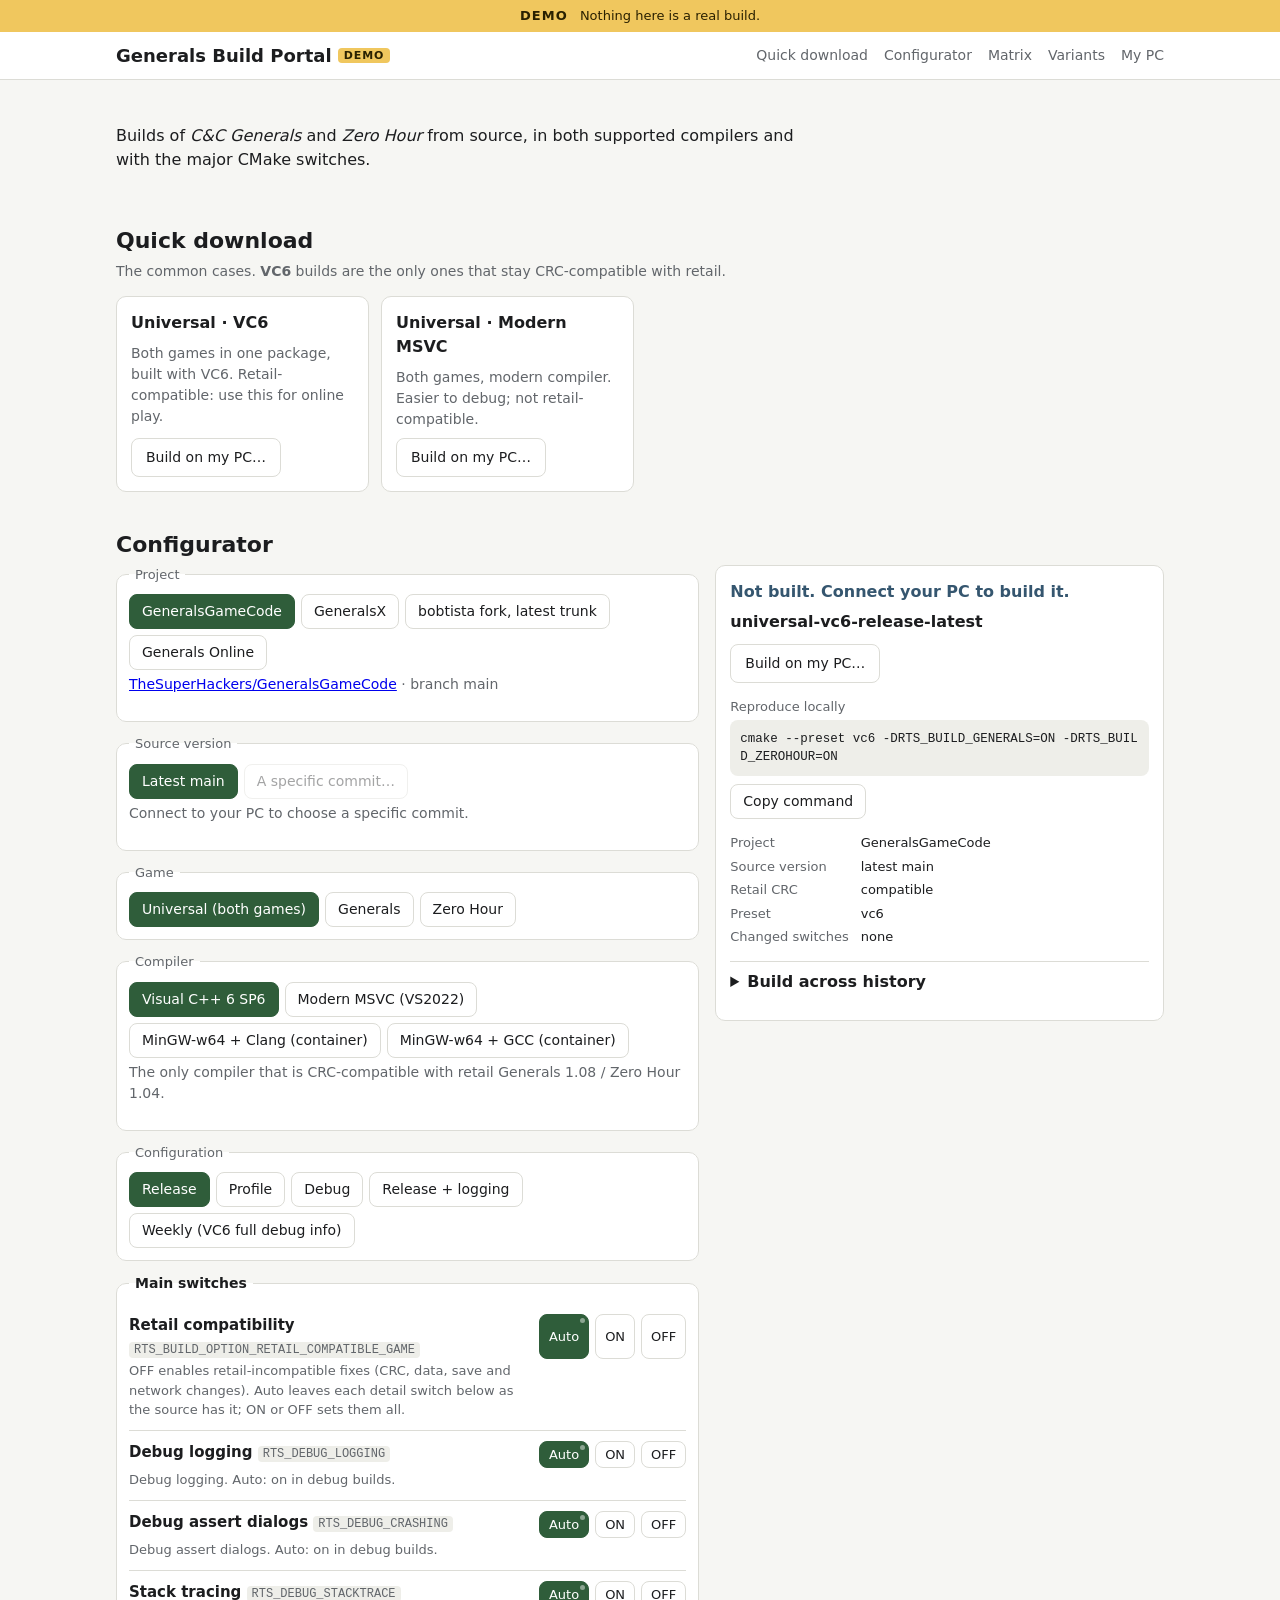
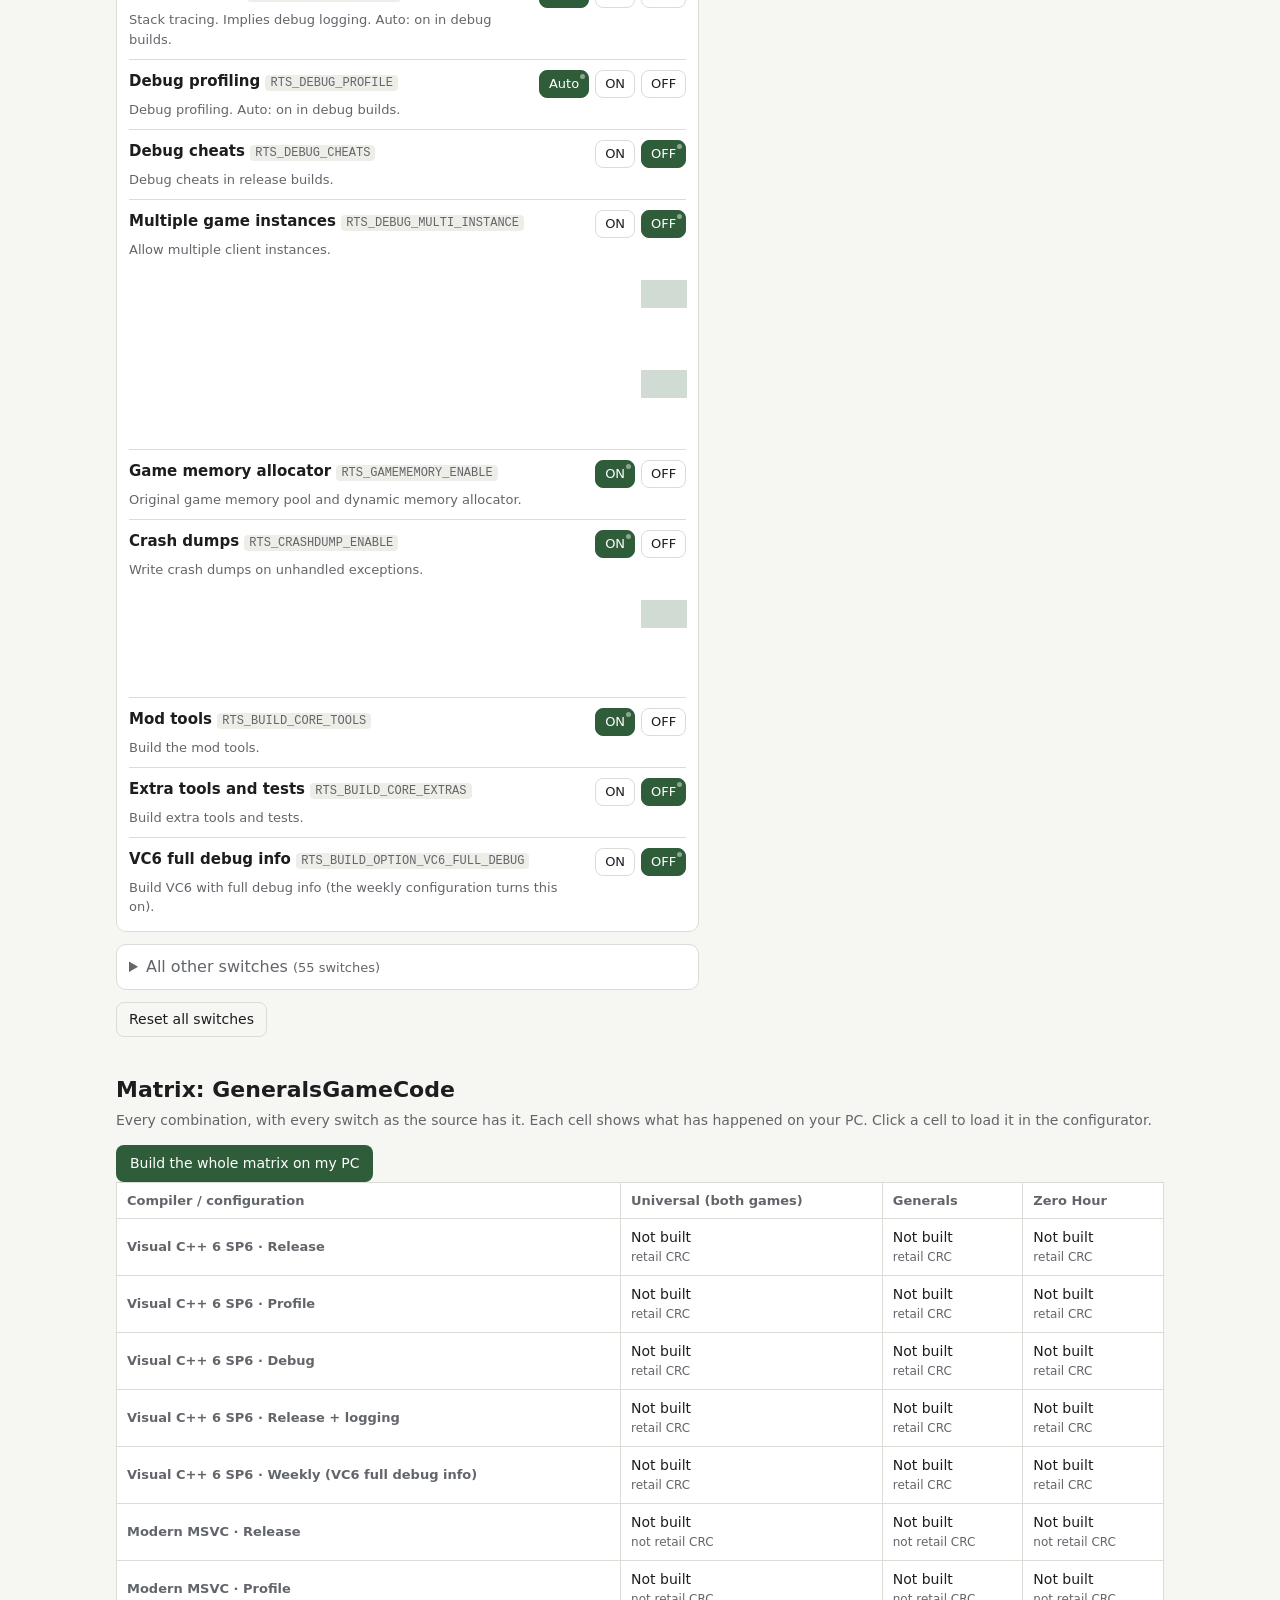
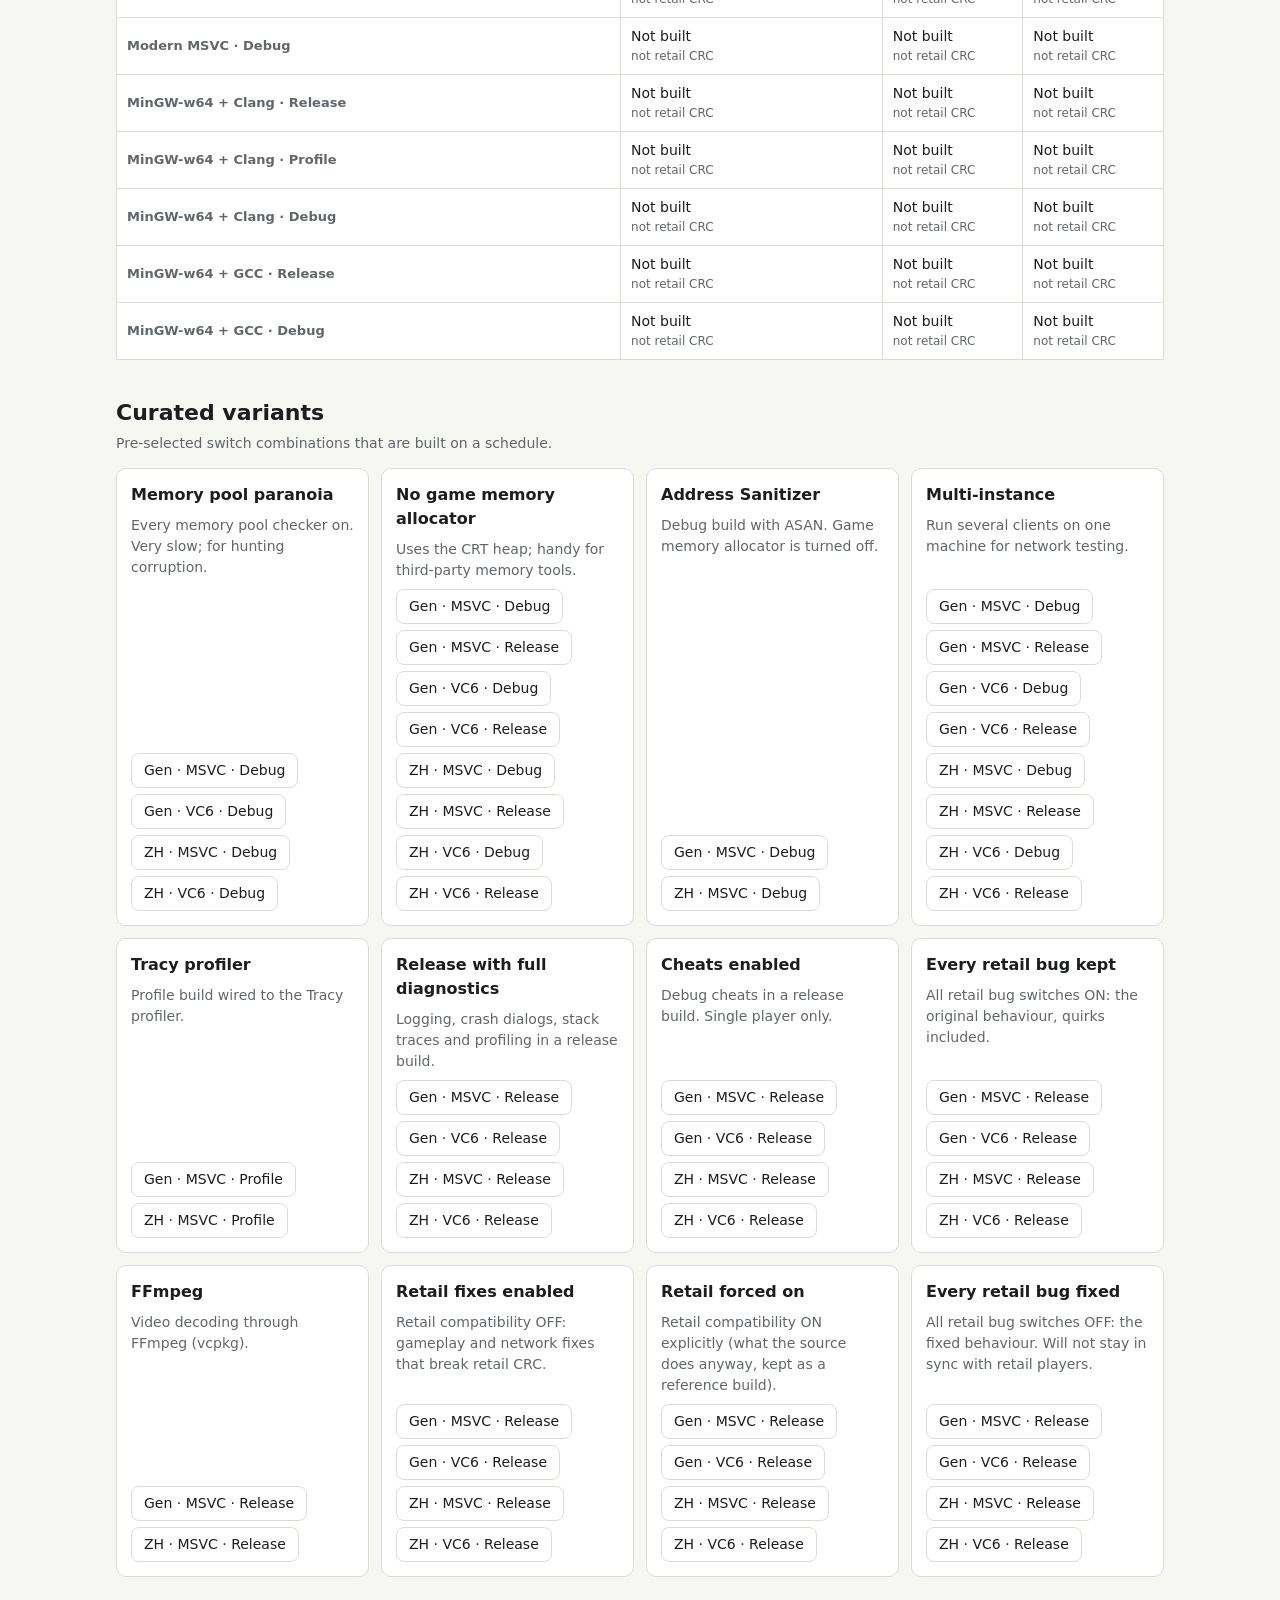
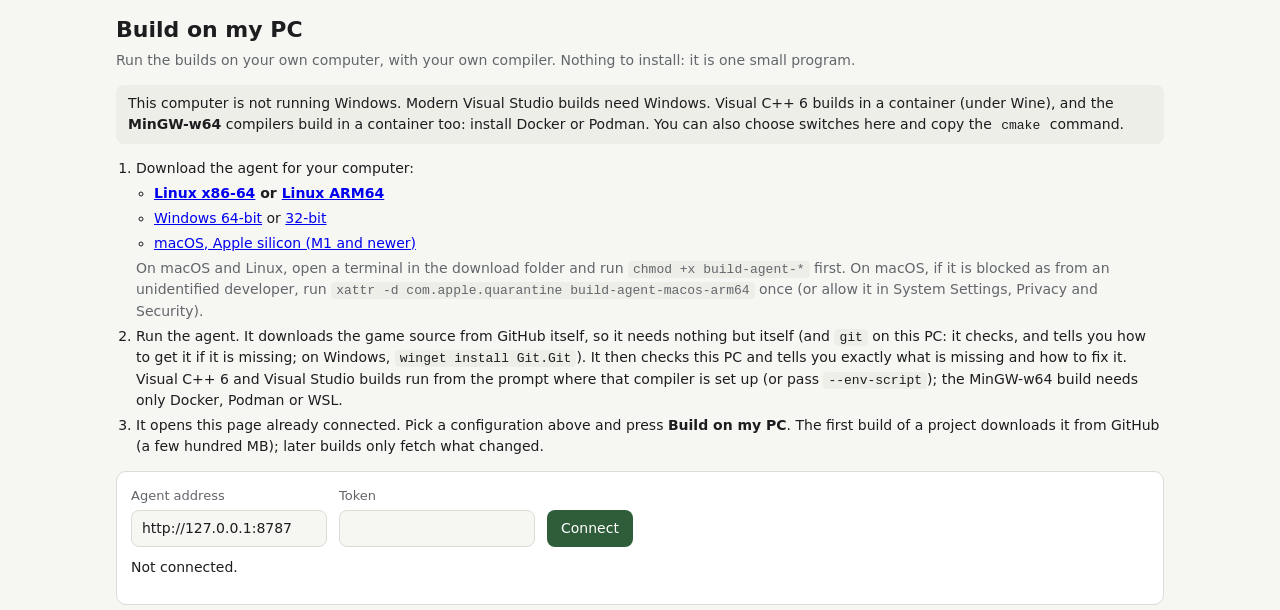
==== commit d73fee7a: "Build all four compilers, add projects, fetch source from GitHub, live task view Platforms and matri" ====
--- a/portal.html
+++ b/portal.html
@@ -4,7 +4,7 @@
 <meta charset="utf-8">
 <meta name="viewport" content="width=device-width, initial-scale=1">
 <title>Generals Build Portal (Demo)</title>
-<meta name="description" content="Every build of GeneralsGameCode: both games, both compilers, every major switch.">
+<meta name="description" content="Builds of Generals and Zero Hour from several source projects: both games, every compiler, every major switch.">
 <link rel="icon" href="data:image/svg+xml,%3Csvg xmlns=%27http://www.w3.org/2000/svg%27 viewBox=%270 0 16 16%27%3E%3Crect width=%2716%27 height=%2716%27 rx=%273%27 fill=%27%232f5d3a%27/%3E%3C/svg%3E">
 <style>
 :root {
@@ -106,6 +106,12 @@
 .grid td button { background: none; border: 0; color: inherit; padding: 0; text-align: left; width: 100%; }
 .grid td.built { background: color-mix(in srgb, var(--ok) 14%, transparent); }
 .grid td.planned { background: color-mix(in srgb, var(--info) 12%, transparent); }
+.matrix-summary { font-weight: 600; padding: 4px 10px; border-radius: 6px; }
+.matrix-summary:empty { display: none; }
+.matrix-summary.ok { background: color-mix(in srgb, var(--ok) 20%, transparent); color: var(--ok); }
+.matrix-summary.bad { background: color-mix(in srgb, var(--bad) 20%, transparent); color: var(--bad); }
+.matrix-summary.info { background: color-mix(in srgb, var(--info) 14%, transparent); }
+.grid td.running { background: color-mix(in srgb, var(--warn) 20%, transparent); }
 .grid td.failed { background: color-mix(in srgb, var(--bad) 14%, transparent); }
 .grid td.na { color: var(--muted); text-align: center; }
 .grid td .sub { display: block; font-size: 12px; color: var(--muted); }
@@ -155,6 +161,12 @@
 #main-switch-list .sw .name { font-size: 15px; }
 #advanced > summary { color: var(--muted); font-weight: 500; }
 
+#agent-platforms { margin: 6px 0 10px; }
+#agent-platforms .plat-list { display: grid; gap: 6px; margin-top: 6px; }
+#agent-platforms .plat { display: flex; flex-wrap: wrap; gap: 4px 10px; align-items: center; text-align: left; padding: 8px 10px; border: 1px solid var(--line, #8886); border-radius: 8px; background: transparent; color: inherit; font: inherit; cursor: pointer; }
+#agent-platforms .plat[aria-checked="true"] { outline: 2px solid var(--accent, #2a6df4); }
+#agent-platforms .plat .st { font-weight: 600; } #agent-platforms .plat .st.ok { color: var(--ok); } #agent-platforms .plat .st.bad { color: var(--bad); }
+#agent-platforms .plat .why { flex-basis: 100%; color: var(--muted); font-size: 13px; }
 #agent-doctor { margin: 6px 0 10px; }
 #agent-doctor .doc-head { display: flex; flex-wrap: wrap; gap: 6px 10px; align-items: center; margin-bottom: 6px; font-size: 14px; }
 #agent-doctor .doc-head .ok { color: var(--ok); font-weight: 600; } #agent-doctor .doc-head .bad { color: var(--bad); font-weight: 600; }
@@ -164,6 +176,33 @@
 .chk .fix { color: var(--muted); font-size: 13px; margin-top: 2px; }
 .note { background: var(--code); border-radius: 8px; padding: 8px 12px; font-size: 14px; }
 .not-ready { font-size: 13px; color: var(--bad); margin: 6px 0 0; }
+
+#agent-live { margin: 6px 0 10px; }
+.live-bar { display: flex; height: 10px; border-radius: 5px; overflow: hidden; background: color-mix(in srgb, var(--muted) 25%, transparent); margin: 4px 0 8px; }
+.live-bar i { display: block; height: 100%; transition: width .3s; }
+.live-bar .ok { background: var(--ok); } .live-bar .bad { background: var(--bad); } .live-bar .run { background: var(--warn); }
+.live-title { display: flex; flex-wrap: wrap; gap: 4px 10px; align-items: center; margin-bottom: 4px; }
+#live-log { margin: 0; max-height: 260px; overflow: auto; padding: 8px 10px; border-radius: 6px; font: 12px/1.4 ui-monospace, Consolas, monospace; white-space: pre-wrap; word-break: break-all; background: color-mix(in srgb, var(--muted) 12%, transparent); }
+#live-tail { margin: 0 0 4px; padding: 6px 10px; border-radius: 6px; font: 12px/1.4 ui-monospace, Consolas, monospace; white-space: pre; overflow: hidden; text-overflow: ellipsis; min-height: 4.2em; background: color-mix(in srgb, var(--muted) 12%, transparent); }
+#live-full summary { cursor: pointer; font-size: 13px; color: var(--muted); }
+.agents { margin: 4px 0; padding-left: 18px; }
+
+/* project and source version */
+#ref-commit { display: flex; flex-wrap: wrap; gap: 6px; margin-top: 8px; }
+#ref-commit[hidden] { display: none; }
+#ref-commit select, #ref-commit input { font: inherit; font-size: 14px; color: var(--ink); background: var(--bg); border: 1px solid var(--line); border-radius: 8px; padding: 6px 8px; min-width: 0; max-width: 100%; }
+#ref-commit select { flex: 1 1 18em; }
+#agent-projects { margin: 12px 0; }
+#agent-projects .doc-head { display: flex; flex-wrap: wrap; gap: 6px 10px; align-items: center; margin-bottom: 6px; font-size: 14px; }
+#agent-projects .proj { margin: 0 0 10px; }
+#agent-projects .proj .nm { font-size: 14px; display: flex; flex-wrap: wrap; gap: 4px 10px; align-items: baseline; }
+#agent-projects .proj .ok { color: var(--ok); font-weight: 600; } #agent-projects .proj .bad { color: var(--bad); font-weight: 600; }
+#agent-projects .row { display: flex; flex-wrap: wrap; gap: 6px; margin-top: 4px; }
+#agent-projects .row input { flex: 1 1 18em; }
+
+#agent-projects .proj details.own { margin: 4px 0; font-size: 14px; }
+#agent-projects .proj details.own summary { cursor: pointer; color: var(--muted, inherit); }
+#agent-projects .proj .row { margin-top: 4px; }
 </style>
 </head>
 <body>
@@ -197,6 +236,13 @@
     <h2>Configurator</h2>
     <div class="cfg">
       <div class="cfg-form">
+        <fieldset><legend>Project</legend><div class="seg" id="seg-project" role="radiogroup"></div><p class="hint" id="project-note"></p></fieldset>
+        <fieldset><legend>Source version</legend><div class="seg" id="seg-ref" role="radiogroup"></div>
+          <div id="ref-commit" class="row" hidden>
+            <select id="ref-select" aria-label="Recent commits"></select>
+            <input id="ref-sha" type="text" placeholder="or type a commit id" size="22" maxlength="40" autocomplete="off" spellcheck="false" aria-label="Commit id">
+          </div>
+          <p class="hint" id="ref-hint" role="status"></p></fieldset>
         <fieldset><legend>Game</legend><div class="seg" id="seg-game" role="radiogroup"></div></fieldset>
         <fieldset><legend>Compiler</legend><div class="seg" id="seg-compiler" role="radiogroup"></div><p class="hint" id="compiler-note"></p></fieldset>
         <fieldset><legend>Configuration</legend><div class="seg" id="seg-config" role="radiogroup"></div></fieldset>
@@ -241,8 +287,10 @@
   </section>
 
   <section id="matrix">
-    <h2>Matrix</h2>
-    <p class="hint">Reference builds with every switch as the source has it. Click a cell to load it in the configurator.</p>
+    <h2 id="matrix-title">Matrix</h2>
+    <p class="hint">Every combination, with every switch as the source has it. Each cell shows what has happened on your PC. Click a cell to load it in the configurator.</p>
+    <div class="row"><button type="button" class="btn" id="matrix-build" disabled>Build the whole matrix on my PC</button>
+      <span id="matrix-summary" class="matrix-summary" role="status"></span></div>
     <div class="table-scroll"><table class="grid" id="grid"></table></div>
   </section>
 
@@ -256,11 +304,17 @@
   <section id="desktop">
     <h2>Build on my PC</h2>
     <p class="hint">Run the builds on your own computer, with your own compiler. Nothing to install: it is one small program.</p>
-    <p id="os-note" class="note" hidden>This computer is not running Windows. Visual C++ 6 and Visual Studio builds need Windows, but the <strong>MinGW-w64 (container)</strong> compiler builds in Docker, Podman or WSL on any computer. You can also choose switches here and copy the <code>cmake</code> command.</p>
+    <p id="os-note" class="note" hidden>This computer is not running Windows. Modern Visual Studio builds need Windows. Visual C++ 6 builds in a container (under Wine), and the <strong>MinGW-w64</strong> compilers build in a container too: install Docker or Podman. You can also choose switches here and copy the <code>cmake</code> command.</p>
     <ol class="steps">
-      <li>Download the agent: <a href="downloads/build-agent-windows-x64.exe" download>Windows 64-bit</a> or <a href="downloads/build-agent-windows-x86.exe" download>32-bit</a>.</li>
-      <li>Run the agent. The first time, it asks for the folder your game code is in, then checks this PC and tells you exactly what is missing and how to fix it. Visual C++ 6 and Visual Studio builds run from the prompt where that compiler is set up (or pass <code>--env-script</code>); the MinGW-w64 build needs only Docker, Podman or WSL.</li>
-      <li>It opens this page already connected. Pick a configuration above and press <strong>Build on my PC</strong>.</li>
+      <li>Download the agent for your computer:
+        <ul class="agents" id="agent-downloads">
+          <li data-os="windows"><a href="downloads/build-agent-windows-x64.exe" download>Windows 64-bit</a> or <a href="downloads/build-agent-windows-x86.exe" download>32-bit</a></li>
+          <li data-os="mac"><a href="downloads/build-agent-macos-arm64" download>macOS, Apple silicon (M1 and newer)</a></li>
+          <li data-os="linux"><a href="downloads/build-agent-linux-x64" download>Linux x86-64</a> or <a href="downloads/build-agent-linux-arm64" download>Linux ARM64</a></li>
+        </ul>
+        <span class="hint">On macOS and Linux, open a terminal in the download folder and run <code>chmod +x build-agent-*</code> first. On macOS, if it is blocked as from an unidentified developer, run <code>xattr -d com.apple.quarantine build-agent-macos-arm64</code> once (or allow it in System Settings, Privacy and Security).</span></li>
+      <li>Run the agent. It downloads the game source from GitHub itself, so it needs nothing but itself (and <code>git</code> on this PC: it checks, and tells you how to get it if it is missing; on Windows, <code>winget install Git.Git</code>). It then checks this PC and tells you exactly what is missing and how to fix it. Visual C++ 6 and Visual Studio builds run from the prompt where that compiler is set up (or pass <code>--env-script</code>); the MinGW-w64 build needs only Docker, Podman or WSL.</li>
+      <li>It opens this page already connected. Pick a configuration above and press <strong>Build on my PC</strong>. The first build of a project downloads it from GitHub (a few hundred MB); later builds only fetch what changed.</li>
     </ol>
     <div class="panel">
       <div class="fields">
@@ -268,15 +322,32 @@
         <label>Token <input id="agent-token" type="password" autocomplete="off"></label>
         <button type="button" class="btn" id="agent-connect">Connect</button>
         <button type="button" class="ghost" id="agent-disconnect" hidden>Disconnect</button>
+        <button type="button" class="ghost" id="agent-restart" hidden>Restart agent</button>
+        <button type="button" class="ghost" id="agent-quit" hidden>Stop agent</button>
       </div>
       <p id="agent-status" class="agent-status" role="status">Not connected.</p>
+      <div id="agent-projects"></div>
+      <div id="agent-platforms"></div>
       <div id="agent-doctor"></div>
+      <div id="agent-data"></div>
+      <div id="agent-live" hidden>
+        <div class="doc-head"><strong>Live tasks</strong><span id="live-counts" class="hint"></span></div>
+        <div id="live-bar" class="live-bar" aria-hidden="true"></div>
+        <div id="live-now" hidden>
+          <div class="live-title"><span class="tag">building</span> <code id="live-id"></code> <span id="live-elapsed" class="hint"></span> <span id="live-progress" class="hint"></span></div>
+          <pre id="live-tail" aria-label="Last 3 lines of the build" aria-live="off"></pre>
+          <details id="live-full"><summary>Show full log</summary>
+            <pre id="live-log" tabindex="0" aria-label="Live build log" aria-live="off"></pre>
+          </details>
+        </div>
+        <p id="live-idle" class="hint">Nothing is building.</p>
+      </div>
       <div id="agent-queue"></div>
     </div>
   </section>
 </main>
 
-<script>window.PORTAL_EMBEDDED=true;window.PORTAL_DATA={"schema":{"repo":"","flags_base":"/W3","games":[{"id":"universal","name":"Universal (both games)","cmake":{"RTS_BUILD_GENERALS":"ON","RTS_BUILD_ZEROHOUR":"ON"},"ci_name":"Universal","tier2":false},{"id":"generals","name":"Generals","cmake":{"RTS_BUILD_GENERALS":"ON","RTS_BUILD_ZEROHOUR":"OFF"},"ci_name":"Generals"},{"id":"zh","name":"Zero Hour","cmake":{"RTS_BUILD_GENERALS":"OFF","RTS_BUILD_ZEROHOUR":"ON"},"ci_name":"GeneralsMD"}],"compilers":[{"id":"vc6","name":"Visual C++ 6 SP6","note":"The only compiler that is CRC-compatible with retail Generals 1.08 / Zero Hour 1.04.","retail_crc":true},{"id":"msvc","name":"Modern MSVC (VS2022)","note":"A modern compiler: easier to debug.","retail_crc":false},{"id":"mingw","name":"MinGW-w64 (container)","note":"Open-source cross compiler. Its whole build environment ships as a container image (Docker or Podman) or runs in WSL, so it works on any computer, Windows or not.","retail_crc":false}],"configs":[{"id":"release","name":"Release","presets":{"vc6":"vc6","msvc":"win32","mingw":"mingw-w64-i686"}},{"id":"profile","name":"Profile","presets":{"vc6":"vc6-profile","msvc":"win32-profile","mingw":"mingw-w64-i686-profile"}},{"id":"debug","name":"Debug","presets":{"vc6":"vc6-debug","msvc":"win32-debug","mingw":"mingw-w64-i686-debug"}},{"id":"releaselog","name":"Release + logging","presets":{"vc6":"vc6-releaselog"}},{"id":"weekly","name":"Weekly (VC6 full debug info)","presets":{"vc6":"vc6-weekly"}}],"vcpkg_presets":{"win32":"win32-vcpkg","win32-profile":"win32-vcpkg-profile","win32-debug":"win32-vcpkg-debug"},"groups":[{"id":"retail","name":"Retail compatibility"},{"id":"bugs","name":"Retail bugs and quirks","note":"ON keeps the original retail behaviour, OFF applies the fix. Changing these can change gameplay and stop matches from staying in sync with other players."},{"id":"compat","name":"Retail compatibility, in detail","note":"Only available while the Retail compatibility switch above is on Auto. Setting it to ON or OFF sets all of these at once."},{"id":"gameplay","name":"Gameplay and interface"},{"id":"files","name":"Files and loading"},{"id":"debug","name":"Debug features"},{"id":"memory","name":"Memory"},{"id":"extras","name":"Extras"}],"switches":[{"id":"retail_compat","cmake":"RTS_BUILD_OPTION_RETAIL_COMPATIBLE_GAME","group":"retail","featured":true,"title":"Retail compatibility","type":"tristate","default":"DEFAULT","help":"OFF enables retail-incompatible fixes (CRC, data, save and network changes). Auto leaves each detail switch below as the source has it; ON or OFF sets them all."},{"id":"debug_logging","cmake":"RTS_DEBUG_LOGGING","group":"debug","featured":true,"title":"Debug logging","type":"tristate","default":"DEFAULT","help":"Debug logging. Auto: on in debug builds."},{"id":"debug_crashing","cmake":"RTS_DEBUG_CRASHING","group":"debug","featured":true,"title":"Debug assert dialogs","type":"tristate","default":"DEFAULT","help":"Debug assert dialogs. Auto: on in debug builds."},{"id":"debug_stacktrace","cmake":"RTS_DEBUG_STACKTRACE","group":"debug","featured":true,"title":"Stack tracing","type":"tristate","default":"DEFAULT","help":"Stack tracing. Implies debug logging. Auto: on in debug builds."},{"id":"debug_profile","cmake":"RTS_DEBUG_PROFILE","group":"debug","featured":true,"title":"Debug profiling","type":"tristate","default":"DEFAULT","help":"Debug profiling. Auto: on in debug builds."},{"id":"debug_cheats","cmake":"RTS_DEBUG_CHEATS","group":"debug","featured":true,"title":"Debug cheats","type":"bool","default":"OFF","warn":"Cheats in a release build. Do not use for multiplayer.","help":"Debug cheats in release builds."},{"id":"debug_multi_instance","cmake":"RTS_DEBUG_MULTI_INSTANCE","group":"debug","featured":true,"title":"Multiple game instances","type":"bool","default":"OFF","help":"Allow multiple client instances."},{"id":"debug_log_in_crc_log","cmake":"RTS_DEBUG_INCLUDE_DEBUG_LOG_IN_CRC_LOG","group":"debug","type":"bool","default":"OFF","help":"Include the normal debug log in the CRC log."},{"id":"tracy","cmake":"RTS_BUILD_OPTION_PROFILE_TRACY","group":"debug","featured":true,"title":"Tracy profiler","type":"bool","default":"OFF","when":[{"config":["profile"],"compiler":["msvc"]}],"why":"Tracy needs a Profile build with modern MSVC.","help":"Tracy profiler integration."},{"id":"asan","cmake":"RTS_BUILD_OPTION_ASAN","group":"debug","featured":true,"title":"Address Sanitizer","type":"bool","default":"OFF","when":[{"compiler":["msvc"]}],"why":"Address Sanitizer is not available for VC6.","help":"Address Sanitizer. Forces the game memory allocator off."},{"id":"gamememory","cmake":"RTS_GAMEMEMORY_ENABLE","group":"memory","featured":true,"title":"Game memory allocator","type":"bool","default":"ON","help":"Original game memory pool and dynamic memory allocator."},{"id":"mp_override_malloc","cmake":"RTS_MEMORYPOOL_OVERRIDE_MALLOC","group":"memory","type":"bool","default":"OFF","when":[{"switch":"gamememory","in":["ON"]}],"why":"Needs the game memory allocator.","help":"Route malloc through the dynamic memory allocator."},{"id":"mp_dlink","cmake":"RTS_MEMORYPOOL_MPSB_DLINK","group":"memory","type":"bool","default":"ON","when":[{"switch":"gamememory","in":["ON"]}],"why":"Needs the game memory allocator.","help":"Backlink on pool blocks: faster frees, more memory."},{"id":"mp_debug","cmake":"RTS_MEMORYPOOL_DEBUG","group":"memory","type":"bool","default":"ON","when":[{"switch":"gamememory","in":["ON"]}],"why":"Needs the game memory allocator.","help":"Memory pool debug support."},{"id":"mp_debug_custom_new","cmake":"RTS_MEMORYPOOL_DEBUG_CUSTOM_NEW","group":"memory","type":"bool","default":"ON","when":[{"switch":"mp_debug","in":["ON"]}],"why":"Needs memory pool debug.","help":"Custom operator new for the memory pool."},{"id":"mp_debug_boundingwall","cmake":"RTS_MEMORYPOOL_DEBUG_BOUNDINGWALL","group":"memory","type":"bool","default":"ON","when":[{"switch":"mp_debug","in":["ON"]}],"why":"Needs memory pool debug.","help":"Bounding-wall checks to find memory trampling."},{"id":"mp_debug_checkpointing","cmake":"RTS_MEMORYPOOL_DEBUG_CHECKPOINTING","group":"memory","type":"bool","default":"OFF","when":[{"switch":"mp_debug","in":["ON"]}],"why":"Needs memory pool debug.","help":"Record allocation history checkpoints."},{"id":"mp_debug_stacktrace","cmake":"RTS_MEMORYPOOL_DEBUG_STACKTRACE","group":"memory","type":"bool","default":"OFF","when":[{"switch":"mp_debug","in":["ON"]}],"why":"Needs memory pool debug.","warn":"Slows the game down significantly.","help":"Stack trace per allocation."},{"id":"mp_debug_intense_verify","cmake":"RTS_MEMORYPOOL_DEBUG_INTENSE_VERIFY","group":"memory","type":"bool","default":"OFF","when":[{"switch":"mp_debug","in":["ON"]}],"why":"Needs memory pool debug.","warn":"Very slow.","help":"Verify the pool after nearly every operation."},{"id":"mp_debug_block_ownership","cmake":"RTS_MEMORYPOOL_DEBUG_CHECK_BLOCK_OWNERSHIP","group":"memory","type":"bool","default":"OFF","when":[{"switch":"mp_debug","in":["ON"]}],"why":"Needs memory pool debug.","warn":"Very slow.","help":"Check each block belongs to the pool it is freed to."},{"id":"mp_debug_dma_bookkeeping","cmake":"RTS_MEMORYPOOL_DEBUG_INTENSE_DMA_BOOKKEEPING","group":"memory","type":"bool","default":"OFF","when":[{"switch":"mp_debug","in":["ON"]}],"why":"Needs memory pool debug.","help":"Print memory pool usage statistics."},{"id":"crashdump","cmake":"RTS_CRASHDUMP_ENABLE","group":"memory","featured":true,"title":"Crash dumps","type":"bool","default":"ON","help":"Write crash dumps on unhandled exceptions."},{"id":"ffmpeg","cmake":"RTS_BUILD_OPTION_FFMPEG","group":"extras","featured":true,"title":"FFmpeg video","type":"bool","default":"OFF","when":[{"compiler":["msvc"]}],"why":"FFmpeg comes from vcpkg, which needs modern MSVC.","help":"Build with FFmpeg support (uses the vcpkg preset)."},{"id":"tools","cmake":"RTS_BUILD_CORE_TOOLS","group":"extras","featured":true,"title":"Mod tools","type":"bool","default":"ON","when":[{"compiler":["vc6","msvc"]}],"why":"The MinGW toolchain turns the tools off, because they need MFC.","help":"Build the mod tools."},{"id":"extras","cmake":"RTS_BUILD_CORE_EXTRAS","group":"extras","featured":true,"title":"Extra tools and tests","type":"bool","default":"OFF","help":"Build extra tools and tests."},{"id":"bug_building_resumption_delay","define":"PRESERVE_BUILDING_RESUMPTION_DELAY","group":"bugs","title":"Building resumption delay","type":"bool","default":"OFF","labels":{"ON":"Keep retail","OFF":"Fixed"},"help":"Keep the original retail behaviour, or apply the fix. The fix was approved by the Game Design Committee."},{"id":"bug_chinook_passenger_dumping","define":"PRESERVE_CHINOOK_PASSENGER_DUMPING","group":"bugs","title":"Chinook passenger dumping","type":"bool","default":"ON","labels":{"ON":"Keep retail","OFF":"Fixed"},"help":"Keep the original retail behaviour, or apply the fix."},{"id":"bug_hardcoded_black_lotus_cash_hack","define":"PRESERVE_HARDCODED_BLACK_LOTUS_CASH_HACK","group":"bugs","title":"Hardcoded Black Lotus cash hack","type":"bool","default":"ON","labels":{"ON":"Keep retail","OFF":"Fixed"},"help":"Keep the original retail behaviour, or apply the fix."},{"id":"bug_multi_crate_pickup","define":"PRESERVE_MULTI_CRATE_PICKUP","group":"bugs","title":"Multi crate pickup","type":"bool","default":"OFF","labels":{"ON":"Keep retail","OFF":"Fixed"},"help":"Keep the original retail behaviour, or apply the fix. The fix was approved by the Game Design Committee."},{"id":"bug_no_xp_from_flame_kills","define":"PRESERVE_NO_XP_FROM_FLAME_KILLS","group":"bugs","title":"No XP from flame kills","type":"bool","default":"OFF","labels":{"ON":"Keep retail","OFF":"Fixed"},"help":"Keep the original retail behaviour, or apply the fix. The fix was approved by the Game Design Committee."},{"id":"bug_no_xp_from_ocl_kills","define":"PRESERVE_NO_XP_FROM_OCL_KILLS","group":"bugs","title":"No XP from OCL kills","type":"bool","default":"ON","labels":{"ON":"Keep retail","OFF":"Fixed"},"help":"Keep the original retail behaviour, or apply the fix."},{"id":"bug_no_xp_from_poison_kills","define":"PRESERVE_NO_XP_FROM_POISON_KILLS","group":"bugs","title":"No XP from poison kills","type":"bool","default":"OFF","labels":{"ON":"Keep retail","OFF":"Fixed"},"help":"Keep the original retail behaviour, or apply the fix. The fix was approved by the Game Design Committee."},{"id":"bug_occupant_detection_via_drag_selection","define":"PRESERVE_OCCUPANT_DETECTION_VIA_DRAG_SELECTION","group":"bugs","title":"Occupant detection via drag selection","type":"bool","default":"OFF","labels":{"ON":"Keep retail","OFF":"Fixed"},"help":"Keep the original retail behaviour, or apply the fix. The fix was approved by the Game Design Committee."},{"id":"bug_perpetual_horde_bonus","define":"PRESERVE_PERPETUAL_HORDE_BONUS","group":"bugs","title":"Perpetual horde bonus","type":"bool","default":"ON","labels":{"ON":"Keep retail","OFF":"Fixed"},"help":"Keep the original retail behaviour, or apply the fix."},{"id":"bug_premature_battle_bus_death","define":"PRESERVE_PREMATURE_BATTLE_BUS_DEATH","group":"bugs","title":"Premature Battle Bus death","type":"bool","default":"OFF","labels":{"ON":"Keep retail","OFF":"Fixed"},"help":"Keep the original retail behaviour, or apply the fix. The fix was approved by the Game Design Committee."},{"id":"bug_radar_warning_suppression","define":"PRESERVE_RADAR_WARNING_SUPPRESSION","group":"bugs","title":"Radar warning suppression","type":"bool","default":"ON","labels":{"ON":"Keep retail","OFF":"Fixed"},"help":"Keep the original retail behaviour, or apply the fix."},{"id":"bug_structure_stealth_during_repair","define":"PRESERVE_STRUCTURE_STEALTH_DURING_REPAIR","group":"bugs","title":"Structure stealth during repair","type":"bool","default":"OFF","labels":{"ON":"Keep retail","OFF":"Fixed"},"help":"Keep the original retail behaviour, or apply the fix. The fix was approved by the Game Design Committee."},{"id":"bug_tunnel_heal_stacking","define":"PRESERVE_TUNNEL_HEAL_STACKING","group":"bugs","title":"Tunnel heal stacking","type":"bool","default":"ON","labels":{"ON":"Keep retail","OFF":"Fixed"},"help":"Keep the original retail behaviour, or apply the fix."},{"id":"bug_unreliable_firestorms","define":"PRESERVE_UNRELIABLE_FIRESTORMS","group":"bugs","title":"Unreliable firestorms","type":"bool","default":"OFF","labels":{"ON":"Keep retail","OFF":"Fixed"},"help":"Keep the original retail behaviour, or apply the fix. The fix was approved by the Game Design Committee."},{"id":"bug_sniping_empty_stinger_sites","define":"PRESERVE_SNIPING_EMPTY_STINGER_SITES","group":"bugs","title":"Sniping empty Stinger sites","type":"bool","default":"OFF","labels":{"ON":"Keep retail","OFF":"Fixed"},"help":"Keep the original retail behaviour, or apply the fix. The fix was approved by the Game Design Committee."},{"id":"bug_retail_scripted_camera","define":"PRESERVE_RETAIL_SCRIPTED_CAMERA","group":"bugs","title":"Retail scripted camera","type":"bool","default":"ON","labels":{"ON":"Keep retail","OFF":"Fixed"},"help":"Retain scripted camera behaviour present in retail Generals 1.08 and Zero Hour 1.04."},{"id":"bug_retail_particles","define":"PRESERVE_RETAIL_PARTICLES","group":"bugs","title":"Retail particle look","type":"bool","default":"ON","labels":{"ON":"Keep retail","OFF":"Fixed"},"help":"Preserve the original look of particles present in retail Generals 1.08 and Zero Hour 1.04."},{"id":"bug_retail_nuke_missile_outer_radius_search","define":"PRESERVE_RETAIL_NUKE_MISSILE_OUTER_RADIUS_SEARCH","group":"bugs","title":"Nuke missile outer radius search","type":"bool","default":"OFF","labels":{"ON":"Keep retail","OFF":"Fixed"},"help":"Keep the original retail behaviour, or apply the fix. The fix was approved by the Game Design Committee."},{"id":"bug_retail_nuke_missile_outer_radius_damage","define":"PRESERVE_RETAIL_NUKE_MISSILE_OUTER_RADIUS_DAMAGE","group":"bugs","title":"Nuke missile outer radius damage","type":"bool","default":"OFF","labels":{"ON":"Keep retail","OFF":"Fixed"},"help":"Keep the original retail behaviour, or apply the fix. The fix was approved by the Game Design Committee."},{"id":"compat_crc","define":"RETAIL_COMPATIBLE_CRC","group":"compat","title":"CRC","type":"bool","default":"ON","labels":{"ON":"Retail","OFF":"Changed"},"when":[{"switch":"retail_compat","in":["DEFAULT"]}],"why":"Set by the Retail compatibility switch above.","help":"Game is expected to be CRC compatible with retail Generals 1.08 and Zero Hour 1.04."},{"id":"compat_data","define":"RETAIL_COMPATIBLE_DATA","group":"compat","title":"Data files","type":"bool","default":"ON","labels":{"ON":"Retail","OFF":"Changed"},"when":[{"switch":"retail_compat","in":["DEFAULT"]}],"why":"Set by the Retail compatibility switch above.","help":"Game and tool data files are expected to be compatible with retail Generals 1.08 and Zero Hour 1.04."},{"id":"compat_xfer_save","define":"RETAIL_COMPATIBLE_XFER_SAVE","group":"compat","title":"Save files","type":"bool","default":"ON","labels":{"ON":"Retail","OFF":"Changed"},"when":[{"switch":"retail_compat","in":["DEFAULT"]}],"why":"Set by the Retail compatibility switch above.","help":"Game is expected to be Xfer-save compatible with retail Generals 1.08 and Zero Hour 1.04."},{"id":"compat_pathfinding","define":"RETAIL_COMPATIBLE_PATHFINDING","group":"compat","title":"Pathfinding","type":"bool","default":"ON","labels":{"ON":"Retail","OFF":"Changed"},"when":[{"switch":"retail_compat","in":["DEFAULT"]}],"why":"Set by the Retail compatibility switch above.","help":"Retail-compatible pathfinding with a fixed fallback, or pure fixed pathfinding."},{"id":"compat_pathfinding_allocation","define":"RETAIL_COMPATIBLE_PATHFINDING_ALLOCATION","group":"compat","title":"Pathfinding memory","type":"bool","default":"ON","labels":{"ON":"Retail","OFF":"Changed"},"when":[{"switch":"retail_compat","in":["DEFAULT"]}],"why":"Set by the Retail compatibility switch above.","help":"Retail-compatible pathfinding memory allocation, or the new statically allocated data."},{"id":"compat_circle_fill_algorithm","define":"RETAIL_COMPATIBLE_CIRCLE_FILL_ALGORITHM","group":"compat","title":"Circle fill","type":"bool","default":"ON","labels":{"ON":"Retail","OFF":"Changed"},"when":[{"switch":"retail_compat","in":["DEFAULT"]}],"why":"Set by the Retail compatibility switch above.","help":"Use the original circle fill algorithm, which is more efficient but less accurate."},{"id":"compat_networking","define":"RETAIL_COMPATIBLE_NETWORKING","group":"compat","title":"Networking","type":"bool","default":"ON","labels":{"ON":"Retail","OFF":"Changed"},"when":[{"switch":"retail_compat","in":["DEFAULT"]}],"why":"Set by the Retail compatibility switch above.","help":"Turn off non-retail networking fixes, such as putting more data per UDP packet."},{"id":"compat_aigroup","define":"RETAIL_COMPATIBLE_AIGROUP","group":"compat","title":"AI groups","type":"bool","default":"ON","labels":{"ON":"Retail","OFF":"Changed"},"when":[{"switch":"retail_compat","in":["DEFAULT"]}],"why":"Set by the Retail compatibility switch above.","help":"AIGroup logic stays CRC compatible with retail (essentially the same as CRC compatibility)."},{"id":"feat_enable_gametext_substitutes","define":"ENABLE_GAMETEXT_SUBSTITUTES","group":"gameplay","title":"Substitute texts","type":"bool","default":"ON","labels":{"ON":"On","OFF":"Off"},"help":"Provide substitute texts when labels and strings are missing in the STR or CSF translation file."},{"id":"feat_allow_money_per_minute_for_player","define":"ALLOW_MONEY_PER_MINUTE_FOR_PLAYER","group":"gameplay","title":"Money per minute","type":"bool","default":"OFF","labels":{"ON":"On","OFF":"Off"},"help":"Calculate and display a money-per-minute stat in game."},{"id":"feat_enable_configurable_shroud","define":"ENABLE_CONFIGURABLE_SHROUD","group":"gameplay","title":"Configurable shroud","type":"bool","default":"ON","labels":{"ON":"On","OFF":"Off"},"help":"The global data gets a field to turn the shroud on or off. Off makes shroud hacking less accessible in release builds."},{"id":"feat_enable_gui_hacks","define":"ENABLE_GUI_HACKS","group":"gameplay","title":"GUI hacks","type":"bool","default":"ON","labels":{"ON":"On","OFF":"Off"},"help":"Overwrite window settings until the wnd data files are adapted or fixed."},{"id":"feat_prioritize_textures_by_size","define":"PRIORITIZE_TEXTURES_BY_SIZE","group":"gameplay","title":"Larger textures first","type":"bool","default":"ON","labels":{"ON":"On","OFF":"Off"},"help":"Prefer the larger Generals textures in Zero Hour (481 textures). The content is identical."},{"id":"feat_use_buffered_io","define":"USE_BUFFERED_IO","group":"files","title":"Buffered file IO","type":"bool","default":"ON","labels":{"ON":"On","OFF":"Off"},"help":"Buffered IO in the file system. It was off in retail and is much faster for small reads and writes."},{"id":"feat_enable_filesystem_existence_cache","define":"ENABLE_FILESYSTEM_EXISTENCE_CACHE","group":"files","title":"File existence cache","type":"bool","default":"ON","labels":{"ON":"On","OFF":"Off"},"help":"Cache local file existence to cut disk access, at the cost of correctness if a cached file is deleted at runtime."},{"id":"vc6_full_debug","cmake":"RTS_BUILD_OPTION_VC6_FULL_DEBUG","group":"extras","featured":true,"title":"VC6 full debug info","type":"bool","default":"OFF","when":[{"compiler":["vc6"]}],"why":"Only VC6 has this option.","help":"Build VC6 with full debug info (the weekly configuration turns this on)."},{"id":"zh_tools","cmake":"RTS_BUILD_ZEROHOUR_TOOLS","group":"extras","title":"Zero Hour tools","type":"bool","default":"ON","when":[{"game":["zh","universal"],"compiler":["vc6","msvc"]}],"why":"Not available here: Zero Hour is not part of this build, or the MinGW toolchain turns the tools off.","help":"Build the Zero Hour mod tools."},{"id":"zh_extras","cmake":"RTS_BUILD_ZEROHOUR_EXTRAS","group":"extras","title":"Zero Hour extras","type":"bool","default":"OFF","when":[{"game":["zh","universal"]}],"why":"Zero Hour is not part of this build.","help":"Build the extra Zero Hour tools and tests."},{"id":"zh_docs","cmake":"RTS_BUILD_ZEROHOUR_DOCS","group":"extras","title":"Zero Hour documentation","type":"bool","default":"OFF","when":[{"game":["zh","universal"]}],"why":"Zero Hour is not part of this build.","help":"Build the Zero Hour documentation."},{"id":"generals_tools","cmake":"RTS_BUILD_GENERALS_TOOLS","group":"extras","title":"Generals tools","type":"bool","default":"ON","when":[{"game":["generals","universal"],"compiler":["vc6","msvc"]}],"why":"Not available here: Generals is not part of this build, or the MinGW toolchain turns the tools off.","help":"Build the Generals mod tools."},{"id":"generals_extras","cmake":"RTS_BUILD_GENERALS_EXTRAS","group":"extras","title":"Generals extras","type":"bool","default":"OFF","when":[{"game":["generals","universal"]}],"why":"Generals is not part of this build.","help":"Build the extra Generals tools and tests."},{"id":"generals_docs","cmake":"RTS_BUILD_GENERALS_DOCS","group":"extras","title":"Generals documentation","type":"bool","default":"OFF","when":[{"game":["generals","universal"]}],"why":"Generals is not part of this build.","help":"Build the Generals documentation."},{"id":"feat_use_obsolete_generals_code","define":"USE_OBSOLETE_GENERALS_CODE","group":"gameplay","title":"Obsolete Generals code","type":"bool","default":"ON","labels":{"ON":"On","OFF":"Off"},"when":[{"game":["generals","universal"]}],"why":"Only exists in the Generals code.","help":"Code that existed in Generals but was removed in Zero Hour. The source plans to remove it when the two games are merged."},{"id":"feat_tell_computer_identity_in_lan_lobby","define":"TELL_COMPUTER_IDENTITY_IN_LAN_LOBBY","group":"gameplay","title":"Computer identity in LAN lobby","type":"bool","default":"ON","labels":{"ON":"On","OFF":"Off"},"when":[{"config":["debug"]}],"why":"The source only compiles this in when RTS_DEBUG is defined (the Debug configuration).","help":"Tell your computer identity in the LAN lobby. Retail did, and exposed the login and host names. Turn off for privacy."},{"id":"feat_enable_filesystem_logging","define":"ENABLE_FILESYSTEM_LOGGING","group":"files","title":"File system logging","type":"bool","default":"OFF","labels":{"ON":"On","OFF":"Off"},"help":"Log file system activity."},{"id":"feat_ww3d_enable_raw_anim_interpolation","define":"WW3D_ENABLE_RAW_ANIM_INTERPOLATION","group":"gameplay","title":"Raw animation interpolation","type":"bool","default":"ON","labels":{"ON":"On","OFF":"Off"},"help":"Interpolate raw animations. Wanted for meshes that move and rotate, but not for animations that teleport meshes, such as blinking lights."}],"rules":[{"if":{"switch":"debug_stacktrace","in":["ON"]},"require":{"switch":"debug_logging","not_in":["OFF"]},"message":"Stack tracing implies debug logging, so logging cannot be OFF."},{"if":{"switch":"asan","in":["ON"]},"require":{"switch":"gamememory","in":["OFF"]},"message":"ASAN needs the game memory allocator off (it overrides new/delete)."},{"if":{"config":["weekly"]},"require":{"compiler":["vc6"]},"message":"The weekly config is VC6 only."}],"tier1":[{"compiler":"vc6","config":"release"},{"compiler":"vc6","config":"profile"},{"compiler":"vc6","config":"debug"},{"compiler":"vc6","config":"releaselog"},{"compiler":"vc6","config":"weekly"},{"compiler":"msvc","config":"release"},{"compiler":"msvc","config":"profile"},{"compiler":"msvc","config":"debug"},{"compiler":"mingw","config":"release"},{"compiler":"mingw","config":"profile"},{"compiler":"mingw","config":"debug"}],"tier2":[{"id":"retail-off","name":"Retail fixes enabled","blurb":"Retail compatibility OFF: gameplay and network fixes that break retail CRC.","where":[{"compiler":["vc6","msvc"],"config":["release"]}],"switches":{"retail_compat":"OFF"}},{"id":"retail-on","name":"Retail forced on","blurb":"Retail compatibility ON explicitly (what the source does anyway, kept as a reference build).","where":[{"compiler":["vc6","msvc"],"config":["release"]}],"switches":{"retail_compat":"ON"}},{"id":"no-gamememory","name":"No game memory allocator","blurb":"Uses the CRT heap; handy for third-party memory tools.","where":[{"compiler":["vc6","msvc"],"config":["release","debug"]}],"switches":{"gamememory":"OFF"}},{"id":"memory-paranoid","name":"Memory pool paranoia","blurb":"Every memory pool checker on. Very slow; for hunting corruption.","where":[{"compiler":["vc6","msvc"],"config":["debug"]}],"switches":{"mp_debug_checkpointing":"ON","mp_debug_stacktrace":"ON","mp_debug_intense_verify":"ON","mp_debug_block_ownership":"ON","mp_debug_dma_bookkeeping":"ON"}},{"id":"full-logging","name":"Release with full diagnostics","blurb":"Logging, crash dialogs, stack traces and profiling in a release build.","where":[{"compiler":["vc6","msvc"],"config":["release"]}],"switches":{"debug_logging":"ON","debug_crashing":"ON","debug_stacktrace":"ON","debug_profile":"ON"}},{"id":"cheats","name":"Cheats enabled","blurb":"Debug cheats in a release build. Single player only.","where":[{"compiler":["vc6","msvc"],"config":["release"]}],"switches":{"debug_cheats":"ON"}},{"id":"multi-instance","name":"Multi-instance","blurb":"Run several clients on one machine for network testing.","where":[{"compiler":["vc6","msvc"],"config":["release","debug"]}],"switches":{"debug_multi_instance":"ON"}},{"id":"asan","name":"Address Sanitizer","blurb":"Debug build with ASAN. Game memory allocator is turned off.","where":[{"compiler":["msvc"],"config":["debug"]}],"switches":{"asan":"ON","gamememory":"OFF"}},{"id":"tracy","name":"Tracy profiler","blurb":"Profile build wired to the Tracy profiler.","where":[{"compiler":["msvc"],"config":["profile"]}],"switches":{"tracy":"ON"}},{"id":"ffmpeg","name":"FFmpeg","blurb":"Video decoding through FFmpeg (vcpkg).","where":[{"compiler":["msvc"],"config":["release"]}],"switches":{"ffmpeg":"ON"}},{"id":"all-bugs-kept","name":"Every retail bug kept","blurb":"All retail bug switches ON: the original behaviour, quirks included.","where":[{"compiler":["vc6","msvc"],"config":["release"]}],"switches":{"bug_building_resumption_delay":"ON","bug_chinook_passenger_dumping":"ON","bug_hardcoded_black_lotus_cash_hack":"ON","bug_multi_crate_pickup":"ON","bug_no_xp_from_flame_kills":"ON","bug_no_xp_from_ocl_kills":"ON","bug_no_xp_from_poison_kills":"ON","bug_occupant_detection_via_drag_selection":"ON","bug_perpetual_horde_bonus":"ON","bug_premature_battle_bus_death":"ON","bug_radar_warning_suppression":"ON","bug_structure_stealth_during_repair":"ON","bug_tunnel_heal_stacking":"ON","bug_unreliable_firestorms":"ON","bug_sniping_empty_stinger_sites":"ON","bug_retail_scripted_camera":"ON","bug_retail_particles":"ON","bug_retail_nuke_missile_outer_radius_search":"ON","bug_retail_nuke_missile_outer_radius_damage":"ON"}},{"id":"all-bugs-fixed","name":"Every retail bug fixed","blurb":"All retail bug switches OFF: the fixed behaviour. Will not stay in sync with retail players.","where":[{"compiler":["vc6","msvc"],"config":["release"]}],"switches":{"bug_building_resumption_delay":"OFF","bug_chinook_passenger_dumping":"OFF","bug_hardcoded_black_lotus_cash_hack":"OFF","bug_multi_crate_pickup":"OFF","bug_no_xp_from_flame_kills":"OFF","bug_no_xp_from_ocl_kills":"OFF","bug_no_xp_from_poison_kills":"OFF","bug_occupant_detection_via_drag_selection":"OFF","bug_perpetual_horde_bonus":"OFF","bug_premature_battle_bus_death":"OFF","bug_radar_warning_suppression":"OFF","bug_structure_stealth_during_repair":"OFF","bug_tunnel_heal_stacking":"OFF","bug_unreliable_firestorms":"OFF","bug_sniping_empty_stinger_sites":"OFF","bug_retail_scripted_camera":"OFF","bug_retail_particles":"OFF","bug_retail_nuke_missile_outer_radius_search":"OFF","bug_retail_nuke_missile_outer_radius_damage":"OFF"}}]},"builds":{"commit":"demo-sample","builds":[{"id":"generals-mingw-debug","game":"generals","compiler":"mingw","config":"debug","switches":{},"retail_crc":false,"preset":"mingw-w64-i686-debug","ci_game":"Generals","cmake_args":["-DRTS_BUILD_GENERALS=ON","-DRTS_BUILD_ZEROHOUR=OFF"],"command":"cmake --preset mingw-w64-i686-debug -DRTS_BUILD_GENERALS=ON -DRTS_BUILD_ZEROHOUR=OFF","tier":1,"name":"Debug (MINGW)","blurb":"The CI preset, built as is.","warnings":["Not CRC-compatible with retail, so it cannot play online against retail clients."],"status":"planned"},{"id":"generals-mingw-profile","game":"generals","compiler":"mingw","config":"profile","switches":{},"retail_crc":false,"preset":"mingw-w64-i686-profile","ci_game":"Generals","cmake_args":["-DRTS_BUILD_GENERALS=ON","-DRTS_BUILD_ZEROHOUR=OFF"],"command":"cmake --preset mingw-w64-i686-profile -DRTS_BUILD_GENERALS=ON -DRTS_BUILD_ZEROHOUR=OFF","tier":1,"name":"Profile (MINGW)","blurb":"The CI preset, built as is.","warnings":["Not CRC-compatible with retail, so it cannot play online against retail clients."],"status":"planned"},{"id":"generals-mingw-release","game":"generals","compiler":"mingw","config":"release","switches":{},"retail_crc":false,"preset":"mingw-w64-i686","ci_game":"Generals","cmake_args":["-DRTS_BUILD_GENERALS=ON","-DRTS_BUILD_ZEROHOUR=OFF"],"command":"cmake --preset mingw-w64-i686 -DRTS_BUILD_GENERALS=ON -DRTS_BUILD_ZEROHOUR=OFF","tier":1,"name":"Release (MINGW)","blurb":"The CI preset, built as is.","warnings":["Not CRC-compatible with retail, so it cannot play online against retail clients."],"status":"planned"},{"id":"generals-msvc-debug","game":"generals","compiler":"msvc","config":"debug","switches":{},"retail_crc":false,"preset":"win32-debug","ci_game":"Generals","cmake_args":["-DRTS_BUILD_GENERALS=ON","-DRTS_BUILD_ZEROHOUR=OFF"],"command":"cmake --preset win32-debug -DRTS_BUILD_GENERALS=ON -DRTS_BUILD_ZEROHOUR=OFF","tier":1,"name":"Debug (MSVC)","blurb":"The CI preset, built as is.","warnings":["Not CRC-compatible with retail, so it cannot play online against retail clients."],"status":"planned"},{"id":"generals-msvc-profile","game":"generals","compiler":"msvc","config":"profile","switches":{},"retail_crc":false,"preset":"win32-profile","ci_game":"Generals","cmake_args":["-DRTS_BUILD_GENERALS=ON","-DRTS_BUILD_ZEROHOUR=OFF"],"command":"cmake --preset win32-profile -DRTS_BUILD_GENERALS=ON -DRTS_BUILD_ZEROHOUR=OFF","tier":1,"name":"Profile (MSVC)","blurb":"The CI preset, built as is.","warnings":["Not CRC-compatible with retail, so it cannot play online against retail clients."],"status":"failed","built_at":"2026-10-08 03:00 UTC (sample)"},{"id":"generals-msvc-release","game":"generals","compiler":"msvc","config":"release","switches":{},"retail_crc":false,"preset":"win32","ci_game":"Generals","cmake_args":["-DRTS_BUILD_GENERALS=ON","-DRTS_BUILD_ZEROHOUR=OFF"],"command":"cmake --preset win32 -DRTS_BUILD_GENERALS=ON -DRTS_BUILD_ZEROHOUR=OFF","tier":1,"name":"Release (MSVC)","blurb":"The CI preset, built as is.","warnings":["Not CRC-compatible with retail, so it cannot play online against retail clients."],"status":"built","commit":"demo-sample","files":[{"name":"generals-msvc-release.zip","url":"[data-uri]","size":358,"sha256":"bb4cd9656cc8053b5f5151f79e968d0af938299a95b38af8965365030801c262"}],"built_at":"2026-10-08 03:00 UTC (sample)"},{"id":"generals-vc6-debug","game":"generals","compiler":"vc6","config":"debug","switches":{},"retail_crc":true,"preset":"vc6-debug","ci_game":"Generals","cmake_args":["-DRTS_BUILD_GENERALS=ON","-DRTS_BUILD_ZEROHOUR=OFF"],"command":"cmake --preset vc6-debug -DRTS_BUILD_GENERALS=ON -DRTS_BUILD_ZEROHOUR=OFF","tier":1,"name":"Debug (VC6)","blurb":"The CI preset, built as is.","warnings":[],"status":"planned"},{"id":"generals-vc6-profile","game":"generals","compiler":"vc6","config":"profile","switches":{},"retail_crc":true,"preset":"vc6-profile","ci_game":"Generals","cmake_args":["-DRTS_BUILD_GENERALS=ON","-DRTS_BUILD_ZEROHOUR=OFF"],"command":"cmake --preset vc6-profile -DRTS_BUILD_GENERALS=ON -DRTS_BUILD_ZEROHOUR=OFF","tier":1,"name":"Profile (VC6)","blurb":"The CI preset, built as is.","warnings":[],"status":"planned"},{"id":"generals-vc6-release","game":"generals","compiler":"vc6","config":"release","switches":{},"retail_crc":true,"preset":"vc6","ci_game":"Generals","cmake_args":["-DRTS_BUILD_GENERALS=ON","-DRTS_BUILD_ZEROHOUR=OFF"],"command":"cmake --preset vc6 -DRTS_BUILD_GENERALS=ON -DRTS_BUILD_ZEROHOUR=OFF","tier":1,"name":"Release (VC6)","blurb":"The CI preset, built as is.","warnings":[],"status":"built","commit":"demo-sample","files":[{"name":"generals-vc6-release.zip","url":"[data-uri]","size":355,"sha256":"dd4d0ba8228a1cf08ae626985c428ea7a43f47f7deaa5ffb81ba0ff88d1e02c0"}],"built_at":"2026-10-08 03:00 UTC (sample)"},{"id":"generals-vc6-releaselog","game":"generals","compiler":"vc6","config":"releaselog","switches":{},"retail_crc":true,"preset":"vc6-releaselog","ci_game":"Generals","cmake_args":["-DRTS_BUILD_GENERALS=ON","-DRTS_BUILD_ZEROHOUR=OFF"],"command":"cmake --preset vc6-releaselog -DRTS_BUILD_GENERALS=ON -DRTS_BUILD_ZEROHOUR=OFF","tier":1,"name":"Release + logging (VC6)","blurb":"The CI preset, built as is.","warnings":[],"status":"built","commit":"demo-sample","files":[{"name":"generals-vc6-releaselog.zip","url":"[data-uri]","size":369,"sha256":"bdf19e5c17fa7b751a877838f9711415af6e3429ef4244ea03d2fcff101ede25"}],"built_at":"2026-10-08 03:00 UTC (sample)"},{"id":"generals-vc6-weekly","game":"generals","compiler":"vc6","config":"weekly","switches":{},"retail_crc":true,"preset":"vc6-weekly","ci_game":"Generals","cmake_args":["-DRTS_BUILD_GENERALS=ON","-DRTS_BUILD_ZEROHOUR=OFF"],"command":"cmake --preset vc6-weekly -DRTS_BUILD_GENERALS=ON -DRTS_BUILD_ZEROHOUR=OFF","tier":1,"name":"Weekly (VC6 full debug info) (VC6)","blurb":"The CI preset, built as is.","warnings":[],"status":"planned"},{"id":"universal-mingw-debug","game":"universal","compiler":"mingw","config":"debug","switches":{},"retail_crc":false,"preset":"mingw-w64-i686-debug","ci_game":"Universal","cmake_args":["-DRTS_BUILD_GENERALS=ON","-DRTS_BUILD_ZEROHOUR=ON"],"command":"cmake --preset mingw-w64-i686-debug -DRTS_BUILD_GENERALS=ON -DRTS_BUILD_ZEROHOUR=ON","tier":1,"name":"Debug (MINGW)","blurb":"The CI preset, built as is.","warnings":["Not CRC-compatible with retail, so it cannot play online against retail clients."],"status":"planned"},{"id":"universal-mingw-profile","game":"universal","compiler":"mingw","config":"profile","switches":{},"retail_crc":false,"preset":"mingw-w64-i686-profile","ci_game":"Universal","cmake_args":["-DRTS_BUILD_GENERALS=ON","-DRTS_BUILD_ZEROHOUR=ON"],"command":"cmake --preset mingw-w64-i686-profile -DRTS_BUILD_GENERALS=ON -DRTS_BUILD_ZEROHOUR=ON","tier":1,"name":"Profile (MINGW)","blurb":"The CI preset, built as is.","warnings":["Not CRC-compatible with retail, so it cannot play online against retail clients."],"status":"planned"},{"id":"universal-mingw-release","game":"universal","compiler":"mingw","config":"release","switches":{},"retail_crc":false,"preset":"mingw-w64-i686","ci_game":"Universal","cmake_args":["-DRTS_BUILD_GENERALS=ON","-DRTS_BUILD_ZEROHOUR=ON"],"command":"cmake --preset mingw-w64-i686 -DRTS_BUILD_GENERALS=ON -DRTS_BUILD_ZEROHOUR=ON","tier":1,"name":"Release (MINGW)","blurb":"The CI preset, built as is.","warnings":["Not CRC-compatible with retail, so it cannot play online against retail clients."],"status":"planned"},{"id":"universal-msvc-debug","game":"universal","compiler":"msvc","config":"debug","switches":{},"retail_crc":false,"preset":"win32-debug","ci_game":"Universal","cmake_args":["-DRTS_BUILD_GENERALS=ON","-DRTS_BUILD_ZEROHOUR=ON"],"command":"cmake --preset win32-debug -DRTS_BUILD_GENERALS=ON -DRTS_BUILD_ZEROHOUR=ON","tier":1,"name":"Debug (MSVC)","blurb":"The CI preset, built as is.","warnings":["Not CRC-compatible with retail, so it cannot play online against retail clients."],"status":"planned"},{"id":"universal-msvc-profile","game":"universal","compiler":"msvc","config":"profile","switches":{},"retail_crc":false,"preset":"win32-profile","ci_game":"Universal","cmake_args":["-DRTS_BUILD_GENERALS=ON","-DRTS_BUILD_ZEROHOUR=ON"],"command":"cmake --preset win32-profile -DRTS_BUILD_GENERALS=ON -DRTS_BUILD_ZEROHOUR=ON","tier":1,"name":"Profile (MSVC)","blurb":"The CI preset, built as is.","warnings":["Not CRC-compatible with retail, so it cannot play online against retail clients."],"status":"planned"},{"id":"universal-msvc-release","game":"universal","compiler":"msvc","config":"release","switches":{},"retail_crc":false,"preset":"win32","ci_game":"Universal","cmake_args":["-DRTS_BUILD_GENERALS=ON","-DRTS_BUILD_ZEROHOUR=ON"],"command":"cmake --preset win32 -DRTS_BUILD_GENERALS=ON -DRTS_BUILD_ZEROHOUR=ON","tier":1,"name":"Release (MSVC)","blurb":"The CI preset, built as is.","warnings":["Not CRC-compatible with retail, so it cannot play online against retail clients."],"status":"built","commit":"demo-sample","files":[{"name":"universal-msvc-release.zip","url":"[data-uri]","size":358,"sha256":"e9e31ed70be7dbeea361b44c7b185e8521b8fc2248a0d6da3a463236acd9cb7d"}],"built_at":"2026-10-08 03:00 UTC (sample)"},{"id":"universal-vc6-debug","game":"universal","compiler":"vc6","config":"debug","switches":{},"retail_crc":true,"preset":"vc6-debug","ci_game":"Universal","cmake_args":["-DRTS_BUILD_GENERALS=ON","-DRTS_BUILD_ZEROHOUR=ON"],"command":"cmake --preset vc6-debug -DRTS_BUILD_GENERALS=ON -DRTS_BUILD_ZEROHOUR=ON","tier":1,"name":"Debug (VC6)","blurb":"The CI preset, built as is.","warnings":[],"status":"planned"},{"id":"universal-vc6-profile","game":"universal","compiler":"vc6","config":"profile","switches":{},"retail_crc":true,"preset":"vc6-profile","ci_game":"Universal","cmake_args":["-DRTS_BUILD_GENERALS=ON","-DRTS_BUILD_ZEROHOUR=ON"],"command":"cmake --preset vc6-profile -DRTS_BUILD_GENERALS=ON -DRTS_BUILD_ZEROHOUR=ON","tier":1,"name":"Profile (VC6)","blurb":"The CI preset, built as is.","warnings":[],"status":"planned"},{"id":"universal-vc6-release","game":"universal","compiler":"vc6","config":"release","switches":{},"retail_crc":true,"preset":"vc6","ci_game":"Universal","cmake_args":["-DRTS_BUILD_GENERALS=ON","-DRTS_BUILD_ZEROHOUR=ON"],"command":"cmake --preset vc6 -DRTS_BUILD_GENERALS=ON -DRTS_BUILD_ZEROHOUR=ON","tier":1,"name":"Release (VC6)","blurb":"The CI preset, built as is.","warnings":[],"status":"built","commit":"demo-sample","files":[{"name":"universal-vc6-release.zip","url":"[data-uri]","size":355,"sha256":"2fbe9dd64ea60d1f50fc200d304b836e84066890ac8cc995b3d0981066d01ec0"}],"built_at":"2026-10-08 03:00 UTC (sample)"},{"id":"universal-vc6-releaselog","game":"universal","compiler":"vc6","config":"releaselog","switches":{},"retail_crc":true,"preset":"vc6-releaselog","ci_game":"Universal","cmake_args":["-DRTS_BUILD_GENERALS=ON","-DRTS_BUILD_ZEROHOUR=ON"],"command":"cmake --preset vc6-releaselog -DRTS_BUILD_GENERALS=ON -DRTS_BUILD_ZEROHOUR=ON","tier":1,"name":"Release + logging (VC6)","blurb":"The CI preset, built as is.","warnings":[],"status":"planned"},{"id":"universal-vc6-weekly","game":"universal","compiler":"vc6","config":"weekly","switches":{},"retail_crc":true,"preset":"vc6-weekly","ci_game":"Universal","cmake_args":["-DRTS_BUILD_GENERALS=ON","-DRTS_BUILD_ZEROHOUR=ON"],"command":"cmake --preset vc6-weekly -DRTS_BUILD_GENERALS=ON -DRTS_BUILD_ZEROHOUR=ON","tier":1,"name":"Weekly (VC6 full debug info) (VC6)","blurb":"The CI preset, built as is.","warnings":[],"status":"planned"},{"id":"zh-mingw-debug","game":"zh","compiler":"mingw","config":"debug","switches":{},"retail_crc":false,"preset":"mingw-w64-i686-debug","ci_game":"GeneralsMD","cmake_args":["-DRTS_BUILD_GENERALS=OFF","-DRTS_BUILD_ZEROHOUR=ON"],"command":"cmake --preset mingw-w64-i686-debug -DRTS_BUILD_GENERALS=OFF -DRTS_BUILD_ZEROHOUR=ON","tier":1,"name":"Debug (MINGW)","blurb":"The CI preset, built as is.","warnings":["Not CRC-compatible with retail, so it cannot play online against retail clients."],"status":"planned"},{"id":"zh-mingw-profile","game":"zh","compiler":"mingw","config":"profile","switches":{},"retail_crc":false,"preset":"mingw-w64-i686-profile","ci_game":"GeneralsMD","cmake_args":["-DRTS_BUILD_GENERALS=OFF","-DRTS_BUILD_ZEROHOUR=ON"],"command":"cmake --preset mingw-w64-i686-profile -DRTS_BUILD_GENERALS=OFF -DRTS_BUILD_ZEROHOUR=ON","tier":1,"name":"Profile (MINGW)","blurb":"The CI preset, built as is.","warnings":["Not CRC-compatible with retail, so it cannot play online against retail clients."],"status":"planned"},{"id":"zh-mingw-release","game":"zh","compiler":"mingw","config":"release","switches":{},"retail_crc":false,"preset":"mingw-w64-i686","ci_game":"GeneralsMD","cmake_args":["-DRTS_BUILD_GENERALS=OFF","-DRTS_BUILD_ZEROHOUR=ON"],"command":"cmake --preset mingw-w64-i686 -DRTS_BUILD_GENERALS=OFF -DRTS_BUILD_ZEROHOUR=ON","tier":1,"name":"Release (MINGW)","blurb":"The CI preset, built as is.","warnings":["Not CRC-compatible with retail, so it cannot play online against retail clients."],"status":"planned"},{"id":"zh-msvc-debug","game":"zh","compiler":"msvc","config":"debug","switches":{},"retail_crc":false,"preset":"win32-debug","ci_game":"GeneralsMD","cmake_args":["-DRTS_BUILD_GENERALS=OFF","-DRTS_BUILD_ZEROHOUR=ON"],"command":"cmake --preset win32-debug -DRTS_BUILD_GENERALS=OFF -DRTS_BUILD_ZEROHOUR=ON","tier":1,"name":"Debug (MSVC)","blurb":"The CI preset, built as is.","warnings":["Not CRC-compatible with retail, so it cannot play online against retail clients."],"status":"built","commit":"demo-sample","files":[{"name":"zh-msvc-debug.zip","url":"[data-uri]","size":356,"sha256":"0d62a76ca402deb7ab5d63b37a1c7d118802d8533e49f633a403f7d5982b3ee0"}],"built_at":"2026-10-08 03:00 UTC (sample)"},{"id":"zh-msvc-profile","game":"zh","compiler":"msvc","config":"profile","switches":{},"retail_crc":false,"preset":"win32-profile","ci_game":"GeneralsMD","cmake_args":["-DRTS_BUILD_GENERALS=OFF","-DRTS_BUILD_ZEROHOUR=ON"],"command":"cmake --preset win32-profile -DRTS_BUILD_GENERALS=OFF -DRTS_BUILD_ZEROHOUR=ON","tier":1,"name":"Profile (MSVC)","blurb":"The CI preset, built as is.","warnings":["Not CRC-compatible with retail, so it cannot play online against retail clients."],"status":"planned"},{"id":"zh-msvc-release","game":"zh","compiler":"msvc","config":"release","switches":{},"retail_crc":false,"preset":"win32","ci_game":"GeneralsMD","cmake_args":["-DRTS_BUILD_GENERALS=OFF","-DRTS_BUILD_ZEROHOUR=ON"],"command":"cmake --preset win32 -DRTS_BUILD_GENERALS=OFF -DRTS_BUILD_ZEROHOUR=ON","tier":1,"name":"Release (MSVC)","blurb":"The CI preset, built as is.","warnings":["Not CRC-compatible with retail, so it cannot play online against retail clients."],"status":"built","commit":"demo-sample","files":[{"name":"zh-msvc-release.zip","url":"[data-uri]","size":352,"sha256":"af49e8754b53d8f3c512477491b27a7dbdd747cd47bdda3f6b49feff4aba7bb8"}],"built_at":"2026-10-08 03:00 UTC (sample)"},{"id":"zh-vc6-debug","game":"zh","compiler":"vc6","config":"debug","switches":{},"retail_crc":true,"preset":"vc6-debug","ci_game":"GeneralsMD","cmake_args":["-DRTS_BUILD_GENERALS=OFF","-DRTS_BUILD_ZEROHOUR=ON"],"command":"cmake --preset vc6-debug -DRTS_BUILD_GENERALS=OFF -DRTS_BUILD_ZEROHOUR=ON","tier":1,"name":"Debug (VC6)","blurb":"The CI preset, built as is.","warnings":[],"status":"built","commit":"demo-sample","files":[{"name":"zh-vc6-debug.zip","url":"[data-uri]","size":353,"sha256":"fbc056fe9ca83f684e9fe4cae851de8bdd6144e343996d2c7f04aa30e76106de"}],"built_at":"2026-10-08 03:00 UTC (sample)"},{"id":"zh-vc6-profile","game":"zh","compiler":"vc6","config":"profile","switches":{},"retail_crc":true,"preset":"vc6-profile","ci_game":"GeneralsMD","cmake_args":["-DRTS_BUILD_GENERALS=OFF","-DRTS_BUILD_ZEROHOUR=ON"],"command":"cmake --preset vc6-profile -DRTS_BUILD_GENERALS=OFF -DRTS_BUILD_ZEROHOUR=ON","tier":1,"name":"Profile (VC6)","blurb":"The CI preset, built as is.","warnings":[],"status":"built","commit":"demo-sample","files":[{"name":"zh-vc6-profile.zip","url":"[data-uri]","size":357,"sha256":"bc31988733b4a196b3e9e27f5f2c4140d44fa11d0af48cf0b0224b6ff07009a6"}],"built_at":"2026-10-08 03:00 UTC (sample)"},{"id":"zh-vc6-release","game":"zh","compiler":"vc6","config":"release","switches":{},"retail_crc":true,"preset":"vc6","ci_game":"GeneralsMD","cmake_args":["-DRTS_BUILD_GENERALS=OFF","-DRTS_BUILD_ZEROHOUR=ON"],"command":"cmake --preset vc6 -DRTS_BUILD_GENERALS=OFF -DRTS_BUILD_ZEROHOUR=ON","tier":1,"name":"Release (VC6)","blurb":"The CI preset, built as is.","warnings":[],"status":"built","commit":"demo-sample","files":[{"name":"zh-vc6-release.zip","url":"[data-uri]","size":349,"sha256":"a3f42b67bd1c58d786213f8da14a7082b6447409947488502a5eca2201f5e724"}],"built_at":"2026-10-08 03:00 UTC (sample)"},{"id":"zh-vc6-releaselog","game":"zh","compiler":"vc6","config":"releaselog","switches":{},"retail_crc":true,"preset":"vc6-releaselog","ci_game":"GeneralsMD","cmake_args":["-DRTS_BUILD_GENERALS=OFF","-DRTS_BUILD_ZEROHOUR=ON"],"command":"cmake --preset vc6-releaselog -DRTS_BUILD_GENERALS=OFF -DRTS_BUILD_ZEROHOUR=ON","tier":1,"name":"Release + logging (VC6)","blurb":"The CI preset, built as is.","warnings":[],"status":"planned"},{"id":"zh-vc6-weekly","game":"zh","compiler":"vc6","config":"weekly","switches":{},"retail_crc":true,"preset":"vc6-weekly","ci_game":"GeneralsMD","cmake_args":["-DRTS_BUILD_GENERALS=OFF","-DRTS_BUILD_ZEROHOUR=ON"],"command":"cmake --preset vc6-weekly -DRTS_BUILD_GENERALS=OFF -DRTS_BUILD_ZEROHOUR=ON","tier":1,"name":"Weekly (VC6 full debug info) (VC6)","blurb":"The CI preset, built as is.","warnings":[],"status":"planned"},{"id":"generals-msvc-debug-211f1905","game":"generals","compiler":"msvc","config":"debug","switches":{"mp_debug_checkpointing":"ON","mp_debug_stacktrace":"ON","mp_debug_intense_verify":"ON","mp_debug_block_ownership":"ON","mp_debug_dma_bookkeeping":"ON"},"retail_crc":false,"preset":"win32-debug","ci_game":"Generals","cmake_args":["-DRTS_BUILD_GENERALS=ON","-DRTS_BUILD_ZEROHOUR=OFF","-DRTS_MEMORYPOOL_DEBUG_CHECKPOINTING=ON","-DRTS_MEMORYPOOL_DEBUG_STACKTRACE=ON","-DRTS_MEMORYPOOL_DEBUG_INTENSE_VERIFY=ON","-DRTS_MEMORYPOOL_DEBUG_CHECK_BLOCK_OWNERSHIP=ON","-DRTS_MEMORYPOOL_DEBUG_INTENSE_DMA_BOOKKEEPING=ON"],"command":"cmake --preset win32-debug -DRTS_BUILD_GENERALS=ON -DRTS_BUILD_ZEROHOUR=OFF -DRTS_MEMORYPOOL_DEBUG_CHECKPOINTING=ON -DRTS_MEMORYPOOL_DEBUG_STACKTRACE=ON -DRTS_MEMORYPOOL_DEBUG_INTENSE_VERIFY=ON -DRTS_MEMORYPOOL_DEBUG_CHECK_BLOCK_OWNERSHIP=ON -DRTS_MEMORYPOOL_DEBUG_INTENSE_DMA_BOOKKEEPING=ON","tier":2,"name":"Memory pool paranoia","blurb":"Every memory pool checker on. Very slow; for hunting corruption.","warnings":["mp_debug_stacktrace: Slows the game down significantly.","mp_debug_intense_verify: Very slow.","mp_debug_block_ownership: Very slow.","Not CRC-compatible with retail, so it cannot play online against retail clients."],"status":"planned"},{"id":"generals-msvc-debug-3df3fa9e","game":"generals","compiler":"msvc","config":"debug","switches":{"gamememory":"OFF"},"retail_crc":false,"preset":"win32-debug","ci_game":"Generals","cmake_args":["-DRTS_BUILD_GENERALS=ON","-DRTS_BUILD_ZEROHOUR=OFF","-DRTS_GAMEMEMORY_ENABLE=OFF"],"command":"cmake --preset win32-debug -DRTS_BUILD_GENERALS=ON -DRTS_BUILD_ZEROHOUR=OFF -DRTS_GAMEMEMORY_ENABLE=OFF","tier":2,"name":"No game memory allocator","blurb":"Uses the CRT heap; handy for third-party memory tools.","warnings":["Not CRC-compatible with retail, so it cannot play online against retail clients."],"status":"planned"},{"id":"generals-msvc-debug-a08328c3","game":"generals","compiler":"msvc","config":"debug","switches":{"asan":"ON","gamememory":"OFF"},"retail_crc":false,"preset":"win32-debug","ci_game":"Generals","cmake_args":["-DRTS_BUILD_GENERALS=ON","-DRTS_BUILD_ZEROHOUR=OFF","-DRTS_BUILD_OPTION_ASAN=ON","-DRTS_GAMEMEMORY_ENABLE=OFF"],"command":"cmake --preset win32-debug -DRTS_BUILD_GENERALS=ON -DRTS_BUILD_ZEROHOUR=OFF -DRTS_BUILD_OPTION_ASAN=ON -DRTS_GAMEMEMORY_ENABLE=OFF","tier":2,"name":"Address Sanitizer","blurb":"Debug build with ASAN. Game memory allocator is turned off.","warnings":["Not CRC-compatible with retail, so it cannot play online against retail clients."],"status":"planned"},{"id":"generals-msvc-debug-b9ce4605","game":"generals","compiler":"msvc","config":"debug","switches":{"debug_multi_instance":"ON"},"retail_crc":false,"preset":"win32-debug","ci_game":"Generals","cmake_args":["-DRTS_BUILD_GENERALS=ON","-DRTS_BUILD_ZEROHOUR=OFF","-DRTS_DEBUG_MULTI_INSTANCE=ON"],"command":"cmake --preset win32-debug -DRTS_BUILD_GENERALS=ON -DRTS_BUILD_ZEROHOUR=OFF -DRTS_DEBUG_MULTI_INSTANCE=ON","tier":2,"name":"Multi-instance","blurb":"Run several clients on one machine for network testing.","warnings":["Not CRC-compatible with retail, so it cannot play online against retail clients."],"status":"planned"},{"id":"generals-msvc-profile-39fcd033","game":"generals","compiler":"msvc","config":"profile","switches":{"tracy":"ON"},"retail_crc":false,"preset":"win32-profile","ci_game":"Generals","cmake_args":["-DRTS_BUILD_GENERALS=ON","-DRTS_BUILD_ZEROHOUR=OFF","-DRTS_BUILD_OPTION_PROFILE_TRACY=ON"],"command":"cmake --preset win32-profile -DRTS_BUILD_GENERALS=ON -DRTS_BUILD_ZEROHOUR=OFF -DRTS_BUILD_OPTION_PROFILE_TRACY=ON","tier":2,"name":"Tracy profiler","blurb":"Profile build wired to the Tracy profiler.","warnings":["Not CRC-compatible with retail, so it cannot play online against retail clients."],"status":"planned"},{"id":"generals-msvc-release-1317c282","game":"generals","compiler":"msvc","config":"release","switches":{"debug_logging":"ON","debug_crashing":"ON","debug_stacktrace":"ON","debug_profile":"ON"},"retail_crc":false,"preset":"win32","ci_game":"Generals","cmake_args":["-DRTS_BUILD_GENERALS=ON","-DRTS_BUILD_ZEROHOUR=OFF","-DRTS_DEBUG_LOGGING=ON","-DRTS_DEBUG_CRASHING=ON","-DRTS_DEBUG_STACKTRACE=ON","-DRTS_DEBUG_PROFILE=ON"],"command":"cmake --preset win32 -DRTS_BUILD_GENERALS=ON -DRTS_BUILD_ZEROHOUR=OFF -DRTS_DEBUG_LOGGING=ON -DRTS_DEBUG_CRASHING=ON -DRTS_DEBUG_STACKTRACE=ON -DRTS_DEBUG_PROFILE=ON","tier":2,"name":"Release with full diagnostics","blurb":"Logging, crash dialogs, stack traces and profiling in a release build.","warnings":["Not CRC-compatible with retail, so it cannot play online against retail clients."],"status":"planned"},{"id":"generals-msvc-release-39d2bc55","game":"generals","compiler":"msvc","config":"release","switches":{"debug_cheats":"ON"},"retail_crc":false,"preset":"win32","ci_game":"Generals","cmake_args":["-DRTS_BUILD_GENERALS=ON","-DRTS_BUILD_ZEROHOUR=OFF","-DRTS_DEBUG_CHEATS=ON"],"command":"cmake --preset win32 -DRTS_BUILD_GENERALS=ON -DRTS_BUILD_ZEROHOUR=OFF -DRTS_DEBUG_CHEATS=ON","tier":2,"name":"Cheats enabled","blurb":"Debug cheats in a release build. Single player only.","warnings":["debug_cheats: Cheats in a release build. Do not use for multiplayer.","Not CRC-compatible with retail, so it cannot play online against retail clients."],"status":"planned"},{"id":"generals-msvc-release-591e331d","game":"generals","compiler":"msvc","config":"release","switches":{"bug_building_resumption_delay":"ON","bug_multi_crate_pickup":"ON","bug_no_xp_from_flame_kills":"ON","bug_no_xp_from_poison_kills":"ON","bug_occupant_detection_via_drag_selection":"ON","bug_premature_battle_bus_death":"ON","bug_structure_stealth_during_repair":"ON","bug_unreliable_firestorms":"ON","bug_sniping_empty_stinger_sites":"ON","bug_retail_nuke_missile_outer_radius_search":"ON","bug_retail_nuke_missile_outer_radius_damage":"ON"},"retail_crc":false,"preset":"win32","ci_game":"Generals","cmake_args":["-DRTS_BUILD_GENERALS=ON","-DRTS_BUILD_ZEROHOUR=OFF","-DRTS_FLAGS=/W3;/DPRESERVE_BUILDING_RESUMPTION_DELAY=1;/DPRESERVE_MULTI_CRATE_PICKUP=1;/DPRESERVE_NO_XP_FROM_FLAME_KILLS=1;/DPRESERVE_NO_XP_FROM_POISON_KILLS=1;/DPRESERVE_OCCUPANT_DETECTION_VIA_DRAG_SELECTION=1;/DPRESERVE_PREMATURE_BATTLE_BUS_DEATH=1;/DPRESERVE_STRUCTURE_STEALTH_DURING_REPAIR=1;/DPRESERVE_UNRELIABLE_FIRESTORMS=1;/DPRESERVE_SNIPING_EMPTY_STINGER_SITES=1;/DPRESERVE_RETAIL_NUKE_MISSILE_OUTER_RADIUS_SEARCH=1;/DPRESERVE_RETAIL_NUKE_MISSILE_OUTER_RADIUS_DAMAGE=1"],"command":"cmake --preset win32 -DRTS_BUILD_GENERALS=ON -DRTS_BUILD_ZEROHOUR=OFF -DRTS_FLAGS=\"/W3;/DPRESERVE_BUILDING_RESUMPTION_DELAY=1;/DPRESERVE_MULTI_CRATE_PICKUP=1;/DPRESERVE_NO_XP_FROM_FLAME_KILLS=1;/DPRESERVE_NO_XP_FROM_POISON_KILLS=1;/DPRESERVE_OCCUPANT_DETECTION_VIA_DRAG_SELECTION=1;/DPRESERVE_PREMATURE_BATTLE_BUS_DEATH=1;/DPRESERVE_STRUCTURE_STEALTH_DURING_REPAIR=1;/DPRESERVE_UNRELIABLE_FIRESTORMS=1;/DPRESERVE_SNIPING_EMPTY_STINGER_SITES=1;/DPRESERVE_RETAIL_NUKE_MISSILE_OUTER_RADIUS_SEARCH=1;/DPRESERVE_RETAIL_NUKE_MISSILE_OUTER_RADIUS_DAMAGE=1\"","tier":2,"name":"Every retail bug kept","blurb":"All retail bug switches ON: the original behaviour, quirks included.","warnings":["Not CRC-compatible with retail, so it cannot play online against retail clients."],"status":"planned"},{"id":"generals-msvc-release-699b33f0","game":"generals","compiler":"msvc","config":"release","switches":{"ffmpeg":"ON"},"retail_crc":false,"preset":"win32-vcpkg","ci_game":"Generals","cmake_args":["-DRTS_BUILD_GENERALS=ON","-DRTS_BUILD_ZEROHOUR=OFF","-DRTS_BUILD_OPTION_FFMPEG=ON"],"command":"cmake --preset win32-vcpkg -DRTS_BUILD_GENERALS=ON -DRTS_BUILD_ZEROHOUR=OFF -DRTS_BUILD_OPTION_FFMPEG=ON","tier":2,"name":"FFmpeg","blurb":"Video decoding through FFmpeg (vcpkg).","warnings":["Not CRC-compatible with retail, so it cannot play online against retail clients."],"status":"planned"},{"id":"generals-msvc-release-a3e39e81","game":"generals","compiler":"msvc","config":"release","switches":{"retail_compat":"OFF"},"retail_crc":false,"preset":"win32","ci_game":"Generals","cmake_args":["-DRTS_BUILD_GENERALS=ON","-DRTS_BUILD_ZEROHOUR=OFF","-DRTS_BUILD_OPTION_RETAIL_COMPATIBLE_GAME=OFF"],"command":"cmake --preset win32 -DRTS_BUILD_GENERALS=ON -DRTS_BUILD_ZEROHOUR=OFF -DRTS_BUILD_OPTION_RETAIL_COMPATIBLE_GAME=OFF","tier":2,"name":"Retail fixes enabled","blurb":"Retail compatibility OFF: gameplay and network fixes that break retail CRC.","warnings":[],"status":"planned"},{"id":"generals-msvc-release-b86bb9d4","game":"generals","compiler":"msvc","config":"release","switches":{"gamememory":"OFF"},"retail_crc":false,"preset":"win32","ci_game":"Generals","cmake_args":["-DRTS_BUILD_GENERALS=ON","-DRTS_BUILD_ZEROHOUR=OFF","-DRTS_GAMEMEMORY_ENABLE=OFF"],"command":"cmake --preset win32 -DRTS_BUILD_GENERALS=ON -DRTS_BUILD_ZEROHOUR=OFF -DRTS_GAMEMEMORY_ENABLE=OFF","tier":2,"name":"No game memory allocator","blurb":"Uses the CRT heap; handy for third-party memory tools.","warnings":["Not CRC-compatible with retail, so it cannot play online against retail clients."],"status":"planned"},{"id":"generals-msvc-release-d14c1b4d","game":"generals","compiler":"msvc","config":"release","switches":{"debug_multi_instance":"ON"},"retail_crc":false,"preset":"win32","ci_game":"Generals","cmake_args":["-DRTS_BUILD_GENERALS=ON","-DRTS_BUILD_ZEROHOUR=OFF","-DRTS_DEBUG_MULTI_INSTANCE=ON"],"command":"cmake --preset win32 -DRTS_BUILD_GENERALS=ON -DRTS_BUILD_ZEROHOUR=OFF -DRTS_DEBUG_MULTI_INSTANCE=ON","tier":2,"name":"Multi-instance","blurb":"Run several clients on one machine for network testing.","warnings":["Not CRC-compatible with retail, so it cannot play online against retail clients."],"status":"planned"},{"id":"generals-msvc-release-e45c4ccc","game":"generals","compiler":"msvc","config":"release","switches":{"retail_compat":"ON"},"retail_crc":false,"preset":"win32","ci_game":"Generals","cmake_args":["-DRTS_BUILD_GENERALS=ON","-DRTS_BUILD_ZEROHOUR=OFF","-DRTS_BUILD_OPTION_RETAIL_COMPATIBLE_GAME=ON"],"command":"cmake --preset win32 -DRTS_BUILD_GENERALS=ON -DRTS_BUILD_ZEROHOUR=OFF -DRTS_BUILD_OPTION_RETAIL_COMPATIBLE_GAME=ON","tier":2,"name":"Retail forced on","blurb":"Retail compatibility ON explicitly (what the source does anyway, kept as a reference build).","warnings":["Not CRC-compatible with retail, so it cannot play online against retail clients."],"status":"planned"},{"id":"generals-msvc-release-ebbe3ba8","game":"generals","compiler":"msvc","config":"release","switches":{"bug_chinook_passenger_dumping":"OFF","bug_hardcoded_black_lotus_cash_hack":"OFF","bug_no_xp_from_ocl_kills":"OFF","bug_perpetual_horde_bonus":"OFF","bug_radar_warning_suppression":"OFF","bug_tunnel_heal_stacking":"OFF","bug_retail_scripted_camera":"OFF","bug_retail_particles":"OFF"},"retail_crc":false,"preset":"win32","ci_game":"Generals","cmake_args":["-DRTS_BUILD_GENERALS=ON","-DRTS_BUILD_ZEROHOUR=OFF","-DRTS_FLAGS=/W3;/DPRESERVE_CHINOOK_PASSENGER_DUMPING=0;/DPRESERVE_HARDCODED_BLACK_LOTUS_CASH_HACK=0;/DPRESERVE_NO_XP_FROM_OCL_KILLS=0;/DPRESERVE_PERPETUAL_HORDE_BONUS=0;/DPRESERVE_RADAR_WARNING_SUPPRESSION=0;/DPRESERVE_TUNNEL_HEAL_STACKING=0;/DPRESERVE_RETAIL_SCRIPTED_CAMERA=0;/DPRESERVE_RETAIL_PARTICLES=0"],"command":"cmake --preset win32 -DRTS_BUILD_GENERALS=ON -DRTS_BUILD_ZEROHOUR=OFF -DRTS_FLAGS=\"/W3;/DPRESERVE_CHINOOK_PASSENGER_DUMPING=0;/DPRESERVE_HARDCODED_BLACK_LOTUS_CASH_HACK=0;/DPRESERVE_NO_XP_FROM_OCL_KILLS=0;/DPRESERVE_PERPETUAL_HORDE_BONUS=0;/DPRESERVE_RADAR_WARNING_SUPPRESSION=0;/DPRESERVE_TUNNEL_HEAL_STACKING=0;/DPRESERVE_RETAIL_SCRIPTED_CAMERA=0;/DPRESERVE_RETAIL_PARTICLES=0\"","tier":2,"name":"Every retail bug fixed","blurb":"All retail bug switches OFF: the fixed behaviour. Will not stay in sync with retail players.","warnings":["Not CRC-compatible with retail, so it cannot play online against retail clients."],"status":"planned"},{"id":"generals-vc6-debug-047a342c","game":"generals","compiler":"vc6","config":"debug","switches":{"mp_debug_checkpointing":"ON","mp_debug_stacktrace":"ON","mp_debug_intense_verify":"ON","mp_debug_block_ownership":"ON","mp_debug_dma_bookkeeping":"ON"},"retail_crc":true,"preset":"vc6-debug","ci_game":"Generals","cmake_args":["-DRTS_BUILD_GENERALS=ON","-DRTS_BUILD_ZEROHOUR=OFF","-DRTS_MEMORYPOOL_DEBUG_CHECKPOINTING=ON","-DRTS_MEMORYPOOL_DEBUG_STACKTRACE=ON","-DRTS_MEMORYPOOL_DEBUG_INTENSE_VERIFY=ON","-DRTS_MEMORYPOOL_DEBUG_CHECK_BLOCK_OWNERSHIP=ON","-DRTS_MEMORYPOOL_DEBUG_INTENSE_DMA_BOOKKEEPING=ON"],"command":"cmake --preset vc6-debug -DRTS_BUILD_GENERALS=ON -DRTS_BUILD_ZEROHOUR=OFF -DRTS_MEMORYPOOL_DEBUG_CHECKPOINTING=ON -DRTS_MEMORYPOOL_DEBUG_STACKTRACE=ON -DRTS_MEMORYPOOL_DEBUG_INTENSE_VERIFY=ON -DRTS_MEMORYPOOL_DEBUG_CHECK_BLOCK_OWNERSHIP=ON -DRTS_MEMORYPOOL_DEBUG_INTENSE_DMA_BOOKKEEPING=ON","tier":2,"name":"Memory pool paranoia","blurb":"Every memory pool checker on. Very slow; for hunting corruption.","warnings":["mp_debug_stacktrace: Slows the game down significantly.","mp_debug_intense_verify: Very slow.","mp_debug_block_ownership: Very slow."],"status":"planned"},{"id":"generals-vc6-debug-0e4e4c60","game":"generals","compiler":"vc6","config":"debug","switches":{"debug_multi_instance":"ON"},"retail_crc":true,"preset":"vc6-debug","ci_game":"Generals","cmake_args":["-DRTS_BUILD_GENERALS=ON","-DRTS_BUILD_ZEROHOUR=OFF","-DRTS_DEBUG_MULTI_INSTANCE=ON"],"command":"cmake --preset vc6-debug -DRTS_BUILD_GENERALS=ON -DRTS_BUILD_ZEROHOUR=OFF -DRTS_DEBUG_MULTI_INSTANCE=ON","tier":2,"name":"Multi-instance","blurb":"Run several clients on one machine for network testing.","warnings":[],"status":"planned"},{"id":"generals-vc6-debug-a3812bbc","game":"generals","compiler":"vc6","config":"debug","switches":{"gamememory":"OFF"},"retail_crc":true,"preset":"vc6-debug","ci_game":"Generals","cmake_args":["-DRTS_BUILD_GENERALS=ON","-DRTS_BUILD_ZEROHOUR=OFF","-DRTS_GAMEMEMORY_ENABLE=OFF"],"command":"cmake --preset vc6-debug -DRTS_BUILD_GENERALS=ON -DRTS_BUILD_ZEROHOUR=OFF -DRTS_GAMEMEMORY_ENABLE=OFF","tier":2,"name":"No game memory allocator","blurb":"Uses the CRT heap; handy for third-party memory tools.","warnings":[],"status":"planned"},{"id":"generals-vc6-release-0e1049ec","game":"generals","compiler":"vc6","config":"release","switches":{"retail_compat":"OFF"},"retail_crc":false,"preset":"vc6","ci_game":"Generals","cmake_args":["-DRTS_BUILD_GENERALS=ON","-DRTS_BUILD_ZEROHOUR=OFF","-DRTS_BUILD_OPTION_RETAIL_COMPATIBLE_GAME=OFF"],"command":"cmake --preset vc6 -DRTS_BUILD_GENERALS=ON -DRTS_BUILD_ZEROHOUR=OFF -DRTS_BUILD_OPTION_RETAIL_COMPATIBLE_GAME=OFF","tier":2,"name":"Retail fixes enabled","blurb":"Retail compatibility OFF: gameplay and network fixes that break retail CRC.","warnings":[],"status":"planned"},{"id":"generals-vc6-release-0f9ff475","game":"generals","compiler":"vc6","config":"release","switches":{"gamememory":"OFF"},"retail_crc":true,"preset":"vc6","ci_game":"Generals","cmake_args":["-DRTS_BUILD_GENERALS=ON","-DRTS_BUILD_ZEROHOUR=OFF","-DRTS_GAMEMEMORY_ENABLE=OFF"],"command":"cmake --preset vc6 -DRTS_BUILD_GENERALS=ON -DRTS_BUILD_ZEROHOUR=OFF -DRTS_GAMEMEMORY_ENABLE=OFF","tier":2,"name":"No game memory allocator","blurb":"Uses the CRT heap; handy for third-party memory tools.","warnings":[],"status":"planned"},{"id":"generals-vc6-release-171c0dd5","game":"generals","compiler":"vc6","config":"release","switches":{"bug_building_resumption_delay":"ON","bug_multi_crate_pickup":"ON","bug_no_xp_from_flame_kills":"ON","bug_no_xp_from_poison_kills":"ON","bug_occupant_detection_via_drag_selection":"ON","bug_premature_battle_bus_death":"ON","bug_structure_stealth_during_repair":"ON","bug_unreliable_firestorms":"ON","bug_sniping_empty_stinger_sites":"ON","bug_retail_nuke_missile_outer_radius_search":"ON","bug_retail_nuke_missile_outer_radius_damage":"ON"},"retail_crc":true,"preset":"vc6","ci_game":"Generals","cmake_args":["-DRTS_BUILD_GENERALS=ON","-DRTS_BUILD_ZEROHOUR=OFF","-DRTS_FLAGS=/W3;/DPRESERVE_BUILDING_RESUMPTION_DELAY=1;/DPRESERVE_MULTI_CRATE_PICKUP=1;/DPRESERVE_NO_XP_FROM_FLAME_KILLS=1;/DPRESERVE_NO_XP_FROM_POISON_KILLS=1;/DPRESERVE_OCCUPANT_DETECTION_VIA_DRAG_SELECTION=1;/DPRESERVE_PREMATURE_BATTLE_BUS_DEATH=1;/DPRESERVE_STRUCTURE_STEALTH_DURING_REPAIR=1;/DPRESERVE_UNRELIABLE_FIRESTORMS=1;/DPRESERVE_SNIPING_EMPTY_STINGER_SITES=1;/DPRESERVE_RETAIL_NUKE_MISSILE_OUTER_RADIUS_SEARCH=1;/DPRESERVE_RETAIL_NUKE_MISSILE_OUTER_RADIUS_DAMAGE=1"],"command":"cmake --preset vc6 -DRTS_BUILD_GENERALS=ON -DRTS_BUILD_ZEROHOUR=OFF -DRTS_FLAGS=\"/W3;/DPRESERVE_BUILDING_RESUMPTION_DELAY=1;/DPRESERVE_MULTI_CRATE_PICKUP=1;/DPRESERVE_NO_XP_FROM_FLAME_KILLS=1;/DPRESERVE_NO_XP_FROM_POISON_KILLS=1;/DPRESERVE_OCCUPANT_DETECTION_VIA_DRAG_SELECTION=1;/DPRESERVE_PREMATURE_BATTLE_BUS_DEATH=1;/DPRESERVE_STRUCTURE_STEALTH_DURING_REPAIR=1;/DPRESERVE_UNRELIABLE_FIRESTORMS=1;/DPRESERVE_SNIPING_EMPTY_STINGER_SITES=1;/DPRESERVE_RETAIL_NUKE_MISSILE_OUTER_RADIUS_SEARCH=1;/DPRESERVE_RETAIL_NUKE_MISSILE_OUTER_RADIUS_DAMAGE=1\"","tier":2,"name":"Every retail bug kept","blurb":"All retail bug switches ON: the original behaviour, quirks included.","warnings":[],"status":"planned"},{"id":"generals-vc6-release-35c459c1","game":"generals","compiler":"vc6","config":"release","switches":{"debug_cheats":"ON"},"retail_crc":true,"preset":"vc6","ci_game":"Generals","cmake_args":["-DRTS_BUILD_GENERALS=ON","-DRTS_BUILD_ZEROHOUR=OFF","-DRTS_DEBUG_CHEATS=ON"],"command":"cmake --preset vc6 -DRTS_BUILD_GENERALS=ON -DRTS_BUILD_ZEROHOUR=OFF -DRTS_DEBUG_CHEATS=ON","tier":2,"name":"Cheats enabled","blurb":"Debug cheats in a release build. Single player only.","warnings":["debug_cheats: Cheats in a release build. Do not use for multiplayer."],"status":"planned"},{"id":"generals-vc6-release-5987df33","game":"generals","compiler":"vc6","config":"release","switches":{"debug_logging":"ON","debug_crashing":"ON","debug_stacktrace":"ON","debug_profile":"ON"},"retail_crc":true,"preset":"vc6","ci_game":"Generals","cmake_args":["-DRTS_BUILD_GENERALS=ON","-DRTS_BUILD_ZEROHOUR=OFF","-DRTS_DEBUG_LOGGING=ON","-DRTS_DEBUG_CRASHING=ON","-DRTS_DEBUG_STACKTRACE=ON","-DRTS_DEBUG_PROFILE=ON"],"command":"cmake --preset vc6 -DRTS_BUILD_GENERALS=ON -DRTS_BUILD_ZEROHOUR=OFF -DRTS_DEBUG_LOGGING=ON -DRTS_DEBUG_CRASHING=ON -DRTS_DEBUG_STACKTRACE=ON -DRTS_DEBUG_PROFILE=ON","tier":2,"name":"Release with full diagnostics","blurb":"Logging, crash dialogs, stack traces and profiling in a release build.","warnings":[],"status":"planned"},{"id":"generals-vc6-release-9345fa05","game":"generals","compiler":"vc6","config":"release","switches":{"bug_chinook_passenger_dumping":"OFF","bug_hardcoded_black_lotus_cash_hack":"OFF","bug_no_xp_from_ocl_kills":"OFF","bug_perpetual_horde_bonus":"OFF","bug_radar_warning_suppression":"OFF","bug_tunnel_heal_stacking":"OFF","bug_retail_scripted_camera":"OFF","bug_retail_particles":"OFF"},"retail_crc":true,"preset":"vc6","ci_game":"Generals","cmake_args":["-DRTS_BUILD_GENERALS=ON","-DRTS_BUILD_ZEROHOUR=OFF","-DRTS_FLAGS=/W3;/DPRESERVE_CHINOOK_PASSENGER_DUMPING=0;/DPRESERVE_HARDCODED_BLACK_LOTUS_CASH_HACK=0;/DPRESERVE_NO_XP_FROM_OCL_KILLS=0;/DPRESERVE_PERPETUAL_HORDE_BONUS=0;/DPRESERVE_RADAR_WARNING_SUPPRESSION=0;/DPRESERVE_TUNNEL_HEAL_STACKING=0;/DPRESERVE_RETAIL_SCRIPTED_CAMERA=0;/DPRESERVE_RETAIL_PARTICLES=0"],"command":"cmake --preset vc6 -DRTS_BUILD_GENERALS=ON -DRTS_BUILD_ZEROHOUR=OFF -DRTS_FLAGS=\"/W3;/DPRESERVE_CHINOOK_PASSENGER_DUMPING=0;/DPRESERVE_HARDCODED_BLACK_LOTUS_CASH_HACK=0;/DPRESERVE_NO_XP_FROM_OCL_KILLS=0;/DPRESERVE_PERPETUAL_HORDE_BONUS=0;/DPRESERVE_RADAR_WARNING_SUPPRESSION=0;/DPRESERVE_TUNNEL_HEAL_STACKING=0;/DPRESERVE_RETAIL_SCRIPTED_CAMERA=0;/DPRESERVE_RETAIL_PARTICLES=0\"","tier":2,"name":"Every retail bug fixed","blurb":"All retail bug switches OFF: the fixed behaviour. Will not stay in sync with retail players.","warnings":[],"status":"planned"},{"id":"generals-vc6-release-c44ed1d6","game":"generals","compiler":"vc6","config":"release","switches":{"debug_multi_instance":"ON"},"retail_crc":true,"preset":"vc6","ci_game":"Generals","cmake_args":["-DRTS_BUILD_GENERALS=ON","-DRTS_BUILD_ZEROHOUR=OFF","-DRTS_DEBUG_MULTI_INSTANCE=ON"],"command":"cmake --preset vc6 -DRTS_BUILD_GENERALS=ON -DRTS_BUILD_ZEROHOUR=OFF -DRTS_DEBUG_MULTI_INSTANCE=ON","tier":2,"name":"Multi-instance","blurb":"Run several clients on one machine for network testing.","warnings":[],"status":"planned"},{"id":"generals-vc6-release-ebd83208","game":"generals","compiler":"vc6","config":"release","switches":{"retail_compat":"ON"},"retail_crc":true,"preset":"vc6","ci_game":"Generals","cmake_args":["-DRTS_BUILD_GENERALS=ON","-DRTS_BUILD_ZEROHOUR=OFF","-DRTS_BUILD_OPTION_RETAIL_COMPATIBLE_GAME=ON"],"command":"cmake --preset vc6 -DRTS_BUILD_GENERALS=ON -DRTS_BUILD_ZEROHOUR=OFF -DRTS_BUILD_OPTION_RETAIL_COMPATIBLE_GAME=ON","tier":2,"name":"Retail forced on","blurb":"Retail compatibility ON explicitly (what the source does anyway, kept as a reference build).","warnings":[],"status":"planned"},{"id":"zh-msvc-debug-117bc796","game":"zh","compiler":"msvc","config":"debug","switches":{"gamememory":"OFF"},"retail_crc":false,"preset":"win32-debug","ci_game":"GeneralsMD","cmake_args":["-DRTS_BUILD_GENERALS=OFF","-DRTS_BUILD_ZEROHOUR=ON","-DRTS_GAMEMEMORY_ENABLE=OFF"],"command":"cmake --preset win32-debug -DRTS_BUILD_GENERALS=OFF -DRTS_BUILD_ZEROHOUR=ON -DRTS_GAMEMEMORY_ENABLE=OFF","tier":2,"name":"No game memory allocator","blurb":"Uses the CRT heap; handy for third-party memory tools.","warnings":["Not CRC-compatible with retail, so it cannot play online against retail clients."],"status":"planned"},{"id":"zh-msvc-debug-2778347b","game":"zh","compiler":"msvc","config":"debug","switches":{"mp_debug_checkpointing":"ON","mp_debug_stacktrace":"ON","mp_debug_intense_verify":"ON","mp_debug_block_ownership":"ON","mp_debug_dma_bookkeeping":"ON"},"retail_crc":false,"preset":"win32-debug","ci_game":"GeneralsMD","cmake_args":["-DRTS_BUILD_GENERALS=OFF","-DRTS_BUILD_ZEROHOUR=ON","-DRTS_MEMORYPOOL_DEBUG_CHECKPOINTING=ON","-DRTS_MEMORYPOOL_DEBUG_STACKTRACE=ON","-DRTS_MEMORYPOOL_DEBUG_INTENSE_VERIFY=ON","-DRTS_MEMORYPOOL_DEBUG_CHECK_BLOCK_OWNERSHIP=ON","-DRTS_MEMORYPOOL_DEBUG_INTENSE_DMA_BOOKKEEPING=ON"],"command":"cmake --preset win32-debug -DRTS_BUILD_GENERALS=OFF -DRTS_BUILD_ZEROHOUR=ON -DRTS_MEMORYPOOL_DEBUG_CHECKPOINTING=ON -DRTS_MEMORYPOOL_DEBUG_STACKTRACE=ON -DRTS_MEMORYPOOL_DEBUG_INTENSE_VERIFY=ON -DRTS_MEMORYPOOL_DEBUG_CHECK_BLOCK_OWNERSHIP=ON -DRTS_MEMORYPOOL_DEBUG_INTENSE_DMA_BOOKKEEPING=ON","tier":2,"name":"Memory pool paranoia","blurb":"Every memory pool checker on. Very slow; for hunting corruption.","warnings":["mp_debug_stacktrace: Slows the game down significantly.","mp_debug_intense_verify: Very slow.","mp_debug_block_ownership: Very slow.","Not CRC-compatible with retail, so it cannot play online against retail clients."],"status":"planned"},{"id":"zh-msvc-debug-2f221234","game":"zh","compiler":"msvc","config":"debug","switches":{"asan":"ON","gamememory":"OFF"},"retail_crc":false,"preset":"win32-debug","ci_game":"GeneralsMD","cmake_args":["-DRTS_BUILD_GENERALS=OFF","-DRTS_BUILD_ZEROHOUR=ON","-DRTS_BUILD_OPTION_ASAN=ON","-DRTS_GAMEMEMORY_ENABLE=OFF"],"command":"cmake --preset win32-debug -DRTS_BUILD_GENERALS=OFF -DRTS_BUILD_ZEROHOUR=ON -DRTS_BUILD_OPTION_ASAN=ON -DRTS_GAMEMEMORY_ENABLE=OFF","tier":2,"name":"Address Sanitizer","blurb":"Debug build with ASAN. Game memory allocator is turned off.","warnings":["Not CRC-compatible with retail, so it cannot play online against retail clients."],"status":"planned"},{"id":"zh-msvc-debug-94cd1cf2","game":"zh","compiler":"msvc","config":"debug","switches":{"debug_multi_instance":"ON"},"retail_crc":false,"preset":"win32-debug","ci_game":"GeneralsMD","cmake_args":["-DRTS_BUILD_GENERALS=OFF","-DRTS_BUILD_ZEROHOUR=ON","-DRTS_DEBUG_MULTI_INSTANCE=ON"],"command":"cmake --preset win32-debug -DRTS_BUILD_GENERALS=OFF -DRTS_BUILD_ZEROHOUR=ON -DRTS_DEBUG_MULTI_INSTANCE=ON","tier":2,"name":"Multi-instance","blurb":"Run several clients on one machine for network testing.","warnings":["Not CRC-compatible with retail, so it cannot play online against retail clients."],"status":"planned"},{"id":"zh-msvc-profile-7496ef04","game":"zh","compiler":"msvc","config":"profile","switches":{"tracy":"ON"},"retail_crc":false,"preset":"win32-profile","ci_game":"GeneralsMD","cmake_args":["-DRTS_BUILD_GENERALS=OFF","-DRTS_BUILD_ZEROHOUR=ON","-DRTS_BUILD_OPTION_PROFILE_TRACY=ON"],"command":"cmake --preset win32-profile -DRTS_BUILD_GENERALS=OFF -DRTS_BUILD_ZEROHOUR=ON -DRTS_BUILD_OPTION_PROFILE_TRACY=ON","tier":2,"name":"Tracy profiler","blurb":"Profile build wired to the Tracy profiler.","warnings":["Not CRC-compatible with retail, so it cannot play online against retail clients."],"status":"planned"},{"id":"zh-msvc-release-05974e4c","game":"zh","compiler":"msvc","config":"release","switches":{"retail_compat":"OFF"},"retail_crc":false,"preset":"win32","ci_game":"GeneralsMD","cmake_args":["-DRTS_BUILD_GENERALS=OFF","-DRTS_BUILD_ZEROHOUR=ON","-DRTS_BUILD_OPTION_RETAIL_COMPATIBLE_GAME=OFF"],"command":"cmake --preset win32 -DRTS_BUILD_GENERALS=OFF -DRTS_BUILD_ZEROHOUR=ON -DRTS_BUILD_OPTION_RETAIL_COMPATIBLE_GAME=OFF","tier":2,"name":"Retail fixes enabled","blurb":"Retail compatibility OFF: gameplay and network fixes that break retail CRC.","warnings":[],"status":"planned"},{"id":"zh-msvc-release-511af770","game":"zh","compiler":"msvc","config":"release","switches":{"gamememory":"OFF"},"retail_crc":false,"preset":"win32","ci_game":"GeneralsMD","cmake_args":["-DRTS_BUILD_GENERALS=OFF","-DRTS_BUILD_ZEROHOUR=ON","-DRTS_GAMEMEMORY_ENABLE=OFF"],"command":"cmake --preset win32 -DRTS_BUILD_GENERALS=OFF -DRTS_BUILD_ZEROHOUR=ON -DRTS_GAMEMEMORY_ENABLE=OFF","tier":2,"name":"No game memory allocator","blurb":"Uses the CRT heap; handy for third-party memory tools.","warnings":["Not CRC-compatible with retail, so it cannot play online against retail clients."],"status":"planned"},{"id":"zh-msvc-release-63fcdf47","game":"zh","compiler":"msvc","config":"release","switches":{"debug_multi_instance":"ON"},"retail_crc":false,"preset":"win32","ci_game":"GeneralsMD","cmake_args":["-DRTS_BUILD_GENERALS=OFF","-DRTS_BUILD_ZEROHOUR=ON","-DRTS_DEBUG_MULTI_INSTANCE=ON"],"command":"cmake --preset win32 -DRTS_BUILD_GENERALS=OFF -DRTS_BUILD_ZEROHOUR=ON -DRTS_DEBUG_MULTI_INSTANCE=ON","tier":2,"name":"Multi-instance","blurb":"Run several clients on one machine for network testing.","warnings":["Not CRC-compatible with retail, so it cannot play online against retail clients."],"status":"planned"},{"id":"zh-msvc-release-6994e7d5","game":"zh","compiler":"msvc","config":"release","switches":{"retail_compat":"ON"},"retail_crc":false,"preset":"win32","ci_game":"GeneralsMD","cmake_args":["-DRTS_BUILD_GENERALS=OFF","-DRTS_BUILD_ZEROHOUR=ON","-DRTS_BUILD_OPTION_RETAIL_COMPATIBLE_GAME=ON"],"command":"cmake --preset win32 -DRTS_BUILD_GENERALS=OFF -DRTS_BUILD_ZEROHOUR=ON -DRTS_BUILD_OPTION_RETAIL_COMPATIBLE_GAME=ON","tier":2,"name":"Retail forced on","blurb":"Retail compatibility ON explicitly (what the source does anyway, kept as a reference build).","warnings":["Not CRC-compatible with retail, so it cannot play online against retail clients."],"status":"planned"},{"id":"zh-msvc-release-72325070","game":"zh","compiler":"msvc","config":"release","switches":{"debug_cheats":"ON"},"retail_crc":false,"preset":"win32","ci_game":"GeneralsMD","cmake_args":["-DRTS_BUILD_GENERALS=OFF","-DRTS_BUILD_ZEROHOUR=ON","-DRTS_DEBUG_CHEATS=ON"],"command":"cmake --preset win32 -DRTS_BUILD_GENERALS=OFF -DRTS_BUILD_ZEROHOUR=ON -DRTS_DEBUG_CHEATS=ON","tier":2,"name":"Cheats enabled","blurb":"Debug cheats in a release build. Single player only.","warnings":["debug_cheats: Cheats in a release build. Do not use for multiplayer.","Not CRC-compatible with retail, so it cannot play online against retail clients."],"status":"planned"},{"id":"zh-msvc-release-9d47ec96","game":"zh","compiler":"msvc","config":"release","switches":{"debug_logging":"ON","debug_crashing":"ON","debug_stacktrace":"ON","debug_profile":"ON"},"retail_crc":false,"preset":"win32","ci_game":"GeneralsMD","cmake_args":["-DRTS_BUILD_GENERALS=OFF","-DRTS_BUILD_ZEROHOUR=ON","-DRTS_DEBUG_LOGGING=ON","-DRTS_DEBUG_CRASHING=ON","-DRTS_DEBUG_STACKTRACE=ON","-DRTS_DEBUG_PROFILE=ON"],"command":"cmake --preset win32 -DRTS_BUILD_GENERALS=OFF -DRTS_BUILD_ZEROHOUR=ON -DRTS_DEBUG_LOGGING=ON -DRTS_DEBUG_CRASHING=ON -DRTS_DEBUG_STACKTRACE=ON -DRTS_DEBUG_PROFILE=ON","tier":2,"name":"Release with full diagnostics","blurb":"Logging, crash dialogs, stack traces and profiling in a release build.","warnings":["Not CRC-compatible with retail, so it cannot play online against retail clients."],"status":"planned"},{"id":"zh-msvc-release-a2af145a","game":"zh","compiler":"msvc","config":"release","switches":{"ffmpeg":"ON"},"retail_crc":false,"preset":"win32-vcpkg","ci_game":"GeneralsMD","cmake_args":["-DRTS_BUILD_GENERALS=OFF","-DRTS_BUILD_ZEROHOUR=ON","-DRTS_BUILD_OPTION_FFMPEG=ON"],"command":"cmake --preset win32-vcpkg -DRTS_BUILD_GENERALS=OFF -DRTS_BUILD_ZEROHOUR=ON -DRTS_BUILD_OPTION_FFMPEG=ON","tier":2,"name":"FFmpeg","blurb":"Video decoding through FFmpeg (vcpkg).","warnings":["Not CRC-compatible with retail, so it cannot play online against retail clients."],"status":"planned"},{"id":"zh-msvc-release-c1816001","game":"zh","compiler":"msvc","config":"release","switches":{"bug_chinook_passenger_dumping":"OFF","bug_hardcoded_black_lotus_cash_hack":"OFF","bug_no_xp_from_ocl_kills":"OFF","bug_perpetual_horde_bonus":"OFF","bug_radar_warning_suppression":"OFF","bug_tunnel_heal_stacking":"OFF","bug_retail_scripted_camera":"OFF","bug_retail_particles":"OFF"},"retail_crc":false,"preset":"win32","ci_game":"GeneralsMD","cmake_args":["-DRTS_BUILD_GENERALS=OFF","-DRTS_BUILD_ZEROHOUR=ON","-DRTS_FLAGS=/W3;/DPRESERVE_CHINOOK_PASSENGER_DUMPING=0;/DPRESERVE_HARDCODED_BLACK_LOTUS_CASH_HACK=0;/DPRESERVE_NO_XP_FROM_OCL_KILLS=0;/DPRESERVE_PERPETUAL_HORDE_BONUS=0;/DPRESERVE_RADAR_WARNING_SUPPRESSION=0;/DPRESERVE_TUNNEL_HEAL_STACKING=0;/DPRESERVE_RETAIL_SCRIPTED_CAMERA=0;/DPRESERVE_RETAIL_PARTICLES=0"],"command":"cmake --preset win32 -DRTS_BUILD_GENERALS=OFF -DRTS_BUILD_ZEROHOUR=ON -DRTS_FLAGS=\"/W3;/DPRESERVE_CHINOOK_PASSENGER_DUMPING=0;/DPRESERVE_HARDCODED_BLACK_LOTUS_CASH_HACK=0;/DPRESERVE_NO_XP_FROM_OCL_KILLS=0;/DPRESERVE_PERPETUAL_HORDE_BONUS=0;/DPRESERVE_RADAR_WARNING_SUPPRESSION=0;/DPRESERVE_TUNNEL_HEAL_STACKING=0;/DPRESERVE_RETAIL_SCRIPTED_CAMERA=0;/DPRESERVE_RETAIL_PARTICLES=0\"","tier":2,"name":"Every retail bug fixed","blurb":"All retail bug switches OFF: the fixed behaviour. Will not stay in sync with retail players.","warnings":["Not CRC-compatible with retail, so it cannot play online against retail clients."],"status":"planned"},{"id":"zh-msvc-release-f0c468b8","game":"zh","compiler":"msvc","config":"release","switches":{"bug_building_resumption_delay":"ON","bug_multi_crate_pickup":"ON","bug_no_xp_from_flame_kills":"ON","bug_no_xp_from_poison_kills":"ON","bug_occupant_detection_via_drag_selection":"ON","bug_premature_battle_bus_death":"ON","bug_structure_stealth_during_repair":"ON","bug_unreliable_firestorms":"ON","bug_sniping_empty_stinger_sites":"ON","bug_retail_nuke_missile_outer_radius_search":"ON","bug_retail_nuke_missile_outer_radius_damage":"ON"},"retail_crc":false,"preset":"win32","ci_game":"GeneralsMD","cmake_args":["-DRTS_BUILD_GENERALS=OFF","-DRTS_BUILD_ZEROHOUR=ON","-DRTS_FLAGS=/W3;/DPRESERVE_BUILDING_RESUMPTION_DELAY=1;/DPRESERVE_MULTI_CRATE_PICKUP=1;/DPRESERVE_NO_XP_FROM_FLAME_KILLS=1;/DPRESERVE_NO_XP_FROM_POISON_KILLS=1;/DPRESERVE_OCCUPANT_DETECTION_VIA_DRAG_SELECTION=1;/DPRESERVE_PREMATURE_BATTLE_BUS_DEATH=1;/DPRESERVE_STRUCTURE_STEALTH_DURING_REPAIR=1;/DPRESERVE_UNRELIABLE_FIRESTORMS=1;/DPRESERVE_SNIPING_EMPTY_STINGER_SITES=1;/DPRESERVE_RETAIL_NUKE_MISSILE_OUTER_RADIUS_SEARCH=1;/DPRESERVE_RETAIL_NUKE_MISSILE_OUTER_RADIUS_DAMAGE=1"],"command":"cmake --preset win32 -DRTS_BUILD_GENERALS=OFF -DRTS_BUILD_ZEROHOUR=ON -DRTS_FLAGS=\"/W3;/DPRESERVE_BUILDING_RESUMPTION_DELAY=1;/DPRESERVE_MULTI_CRATE_PICKUP=1;/DPRESERVE_NO_XP_FROM_FLAME_KILLS=1;/DPRESERVE_NO_XP_FROM_POISON_KILLS=1;/DPRESERVE_OCCUPANT_DETECTION_VIA_DRAG_SELECTION=1;/DPRESERVE_PREMATURE_BATTLE_BUS_DEATH=1;/DPRESERVE_STRUCTURE_STEALTH_DURING_REPAIR=1;/DPRESERVE_UNRELIABLE_FIRESTORMS=1;/DPRESERVE_SNIPING_EMPTY_STINGER_SITES=1;/DPRESERVE_RETAIL_NUKE_MISSILE_OUTER_RADIUS_SEARCH=1;/DPRESERVE_RETAIL_NUKE_MISSILE_OUTER_RADIUS_DAMAGE=1\"","tier":2,"name":"Every retail bug kept","blurb":"All retail bug switches ON: the original behaviour, quirks included.","warnings":["Not CRC-compatible with retail, so it cannot play online against retail clients."],"status":"planned"},{"id":"zh-vc6-debug-3e4ef0d0","game":"zh","compiler":"vc6","config":"debug","switches":{"debug_multi_instance":"ON"},"retail_crc":true,"preset":"vc6-debug","ci_game":"GeneralsMD","cmake_args":["-DRTS_BUILD_GENERALS=OFF","-DRTS_BUILD_ZEROHOUR=ON","-DRTS_DEBUG_MULTI_INSTANCE=ON"],"command":"cmake --preset vc6-debug -DRTS_BUILD_GENERALS=OFF -DRTS_BUILD_ZEROHOUR=ON -DRTS_DEBUG_MULTI_INSTANCE=ON","tier":2,"name":"Multi-instance","blurb":"Run several clients on one machine for network testing.","warnings":[],"status":"planned"},{"id":"zh-vc6-debug-8d3ea9ac","game":"zh","compiler":"vc6","config":"debug","switches":{"mp_debug_checkpointing":"ON","mp_debug_stacktrace":"ON","mp_debug_intense_verify":"ON","mp_debug_block_ownership":"ON","mp_debug_dma_bookkeeping":"ON"},"retail_crc":true,"preset":"vc6-debug","ci_game":"GeneralsMD","cmake_args":["-DRTS_BUILD_GENERALS=OFF","-DRTS_BUILD_ZEROHOUR=ON","-DRTS_MEMORYPOOL_DEBUG_CHECKPOINTING=ON","-DRTS_MEMORYPOOL_DEBUG_STACKTRACE=ON","-DRTS_MEMORYPOOL_DEBUG_INTENSE_VERIFY=ON","-DRTS_MEMORYPOOL_DEBUG_CHECK_BLOCK_OWNERSHIP=ON","-DRTS_MEMORYPOOL_DEBUG_INTENSE_DMA_BOOKKEEPING=ON"],"command":"cmake --preset vc6-debug -DRTS_BUILD_GENERALS=OFF -DRTS_BUILD_ZEROHOUR=ON -DRTS_MEMORYPOOL_DEBUG_CHECKPOINTING=ON -DRTS_MEMORYPOOL_DEBUG_STACKTRACE=ON -DRTS_MEMORYPOOL_DEBUG_INTENSE_VERIFY=ON -DRTS_MEMORYPOOL_DEBUG_CHECK_BLOCK_OWNERSHIP=ON -DRTS_MEMORYPOOL_DEBUG_INTENSE_DMA_BOOKKEEPING=ON","tier":2,"name":"Memory pool paranoia","blurb":"Every memory pool checker on. Very slow; for hunting corruption.","warnings":["mp_debug_stacktrace: Slows the game down significantly.","mp_debug_intense_verify: Very slow.","mp_debug_block_ownership: Very slow."],"status":"planned"},{"id":"zh-vc6-debug-a11c7e1b","game":"zh","compiler":"vc6","config":"debug","switches":{"gamememory":"OFF"},"retail_crc":true,"preset":"vc6-debug","ci_game":"GeneralsMD","cmake_args":["-DRTS_BUILD_GENERALS=OFF","-DRTS_BUILD_ZEROHOUR=ON","-DRTS_GAMEMEMORY_ENABLE=OFF"],"command":"cmake --preset vc6-debug -DRTS_BUILD_GENERALS=OFF -DRTS_BUILD_ZEROHOUR=ON -DRTS_GAMEMEMORY_ENABLE=OFF","tier":2,"name":"No game memory allocator","blurb":"Uses the CRT heap; handy for third-party memory tools.","warnings":[],"status":"planned"},{"id":"zh-vc6-release-04c31765","game":"zh","compiler":"vc6","config":"release","switches":{"retail_compat":"OFF"},"retail_crc":false,"preset":"vc6","ci_game":"GeneralsMD","cmake_args":["-DRTS_BUILD_GENERALS=OFF","-DRTS_BUILD_ZEROHOUR=ON","-DRTS_BUILD_OPTION_RETAIL_COMPATIBLE_GAME=OFF"],"command":"cmake --preset vc6 -DRTS_BUILD_GENERALS=OFF -DRTS_BUILD_ZEROHOUR=ON -DRTS_BUILD_OPTION_RETAIL_COMPATIBLE_GAME=OFF","tier":2,"name":"Retail fixes enabled","blurb":"Retail compatibility OFF: gameplay and network fixes that break retail CRC.","warnings":[],"status":"built","commit":"demo-sample","files":[{"name":"zh-vc6-release-04c31765.zip","url":"[data-uri]","size":404,"sha256":"c6ebeb2fa24e5784d84ba199c0013f36aeb737541bc1330560555f694707681a"}],"built_at":"2026-10-08 03:00 UTC (sample)"},{"id":"zh-vc6-release-4d38fade","game":"zh","compiler":"vc6","config":"release","switches":{"bug_chinook_passenger_dumping":"OFF","bug_hardcoded_black_lotus_cash_hack":"OFF","bug_no_xp_from_ocl_kills":"OFF","bug_perpetual_horde_bonus":"OFF","bug_radar_warning_suppression":"OFF","bug_tunnel_heal_stacking":"OFF","bug_retail_scripted_camera":"OFF","bug_retail_particles":"OFF"},"retail_crc":true,"preset":"vc6","ci_game":"GeneralsMD","cmake_args":["-DRTS_BUILD_GENERALS=OFF","-DRTS_BUILD_ZEROHOUR=ON","-DRTS_FLAGS=/W3;/DPRESERVE_CHINOOK_PASSENGER_DUMPING=0;/DPRESERVE_HARDCODED_BLACK_LOTUS_CASH_HACK=0;/DPRESERVE_NO_XP_FROM_OCL_KILLS=0;/DPRESERVE_PERPETUAL_HORDE_BONUS=0;/DPRESERVE_RADAR_WARNING_SUPPRESSION=0;/DPRESERVE_TUNNEL_HEAL_STACKING=0;/DPRESERVE_RETAIL_SCRIPTED_CAMERA=0;/DPRESERVE_RETAIL_PARTICLES=0"],"command":"cmake --preset vc6 -DRTS_BUILD_GENERALS=OFF -DRTS_BUILD_ZEROHOUR=ON -DRTS_FLAGS=\"/W3;/DPRESERVE_CHINOOK_PASSENGER_DUMPING=0;/DPRESERVE_HARDCODED_BLACK_LOTUS_CASH_HACK=0;/DPRESERVE_NO_XP_FROM_OCL_KILLS=0;/DPRESERVE_PERPETUAL_HORDE_BONUS=0;/DPRESERVE_RADAR_WARNING_SUPPRESSION=0;/DPRESERVE_TUNNEL_HEAL_STACKING=0;/DPRESERVE_RETAIL_SCRIPTED_CAMERA=0;/DPRESERVE_RETAIL_PARTICLES=0\"","tier":2,"name":"Every retail bug fixed","blurb":"All retail bug switches OFF: the fixed behaviour. Will not stay in sync with retail players.","warnings":[],"status":"built","commit":"demo-sample","files":[{"name":"zh-vc6-release-4d38fade.zip","url":"[data-uri]","size":668,"sha256":"4bd94858accba50d389d7be07a588ccddc53cba04575c0617225a4ec1ef49ae3"}],"built_at":"2026-10-08 03:00 UTC (sample)"},{"id":"zh-vc6-release-749b5023","game":"zh","compiler":"vc6","config":"release","switches":{"gamememory":"OFF"},"retail_crc":true,"preset":"vc6","ci_game":"GeneralsMD","cmake_args":["-DRTS_BUILD_GENERALS=OFF","-DRTS_BUILD_ZEROHOUR=ON","-DRTS_GAMEMEMORY_ENABLE=OFF"],"command":"cmake --preset vc6 -DRTS_BUILD_GENERALS=OFF -DRTS_BUILD_ZEROHOUR=ON -DRTS_GAMEMEMORY_ENABLE=OFF","tier":2,"name":"No game memory allocator","blurb":"Uses the CRT heap; handy for third-party memory tools.","warnings":[],"status":"built","commit":"demo-sample","files":[{"name":"zh-vc6-release-749b5023.zip","url":"[data-uri]","size":386,"sha256":"dcb8825fe2d228cabe8fdf29d96c234a3dcc39730ead2c5109e1cf7555373a67"}],"built_at":"2026-10-08 03:00 UTC (sample)"},{"id":"zh-vc6-release-a22db4ae","game":"zh","compiler":"vc6","config":"release","switches":{"retail_compat":"ON"},"retail_crc":true,"preset":"vc6","ci_game":"GeneralsMD","cmake_args":["-DRTS_BUILD_GENERALS=OFF","-DRTS_BUILD_ZEROHOUR=ON","-DRTS_BUILD_OPTION_RETAIL_COMPATIBLE_GAME=ON"],"command":"cmake --preset vc6 -DRTS_BUILD_GENERALS=OFF -DRTS_BUILD_ZEROHOUR=ON -DRTS_BUILD_OPTION_RETAIL_COMPATIBLE_GAME=ON","tier":2,"name":"Retail forced on","blurb":"Retail compatibility ON explicitly (what the source does anyway, kept as a reference build).","warnings":[],"status":"built","commit":"demo-sample","files":[{"name":"zh-vc6-release-a22db4ae.zip","url":"[data-uri]","size":403,"sha256":"eff05a68e6303ba7a16b5f139637d71722e9eae2d8da1f376926971009bd8b9b"}],"built_at":"2026-10-08 03:00 UTC (sample)"},{"id":"zh-vc6-release-a3bbb31f","game":"zh","compiler":"vc6","config":"release","switches":{"debug_multi_instance":"ON"},"retail_crc":true,"preset":"vc6","ci_game":"GeneralsMD","cmake_args":["-DRTS_BUILD_GENERALS=OFF","-DRTS_BUILD_ZEROHOUR=ON","-DRTS_DEBUG_MULTI_INSTANCE=ON"],"command":"cmake --preset vc6 -DRTS_BUILD_GENERALS=OFF -DRTS_BUILD_ZEROHOUR=ON -DRTS_DEBUG_MULTI_INSTANCE=ON","tier":2,"name":"Multi-instance","blurb":"Run several clients on one machine for network testing.","warnings":[],"status":"built","commit":"demo-sample","files":[{"name":"zh-vc6-release-a3bbb31f.zip","url":"[data-uri]","size":388,"sha256":"79e45419d8f5f2fdc7167a3da3a1903166dd2bbb3459cd2927ab55d8c007d8d4"}],"built_at":"2026-10-08 03:00 UTC (sample)"},{"id":"zh-vc6-release-ab71425b","game":"zh","compiler":"vc6","config":"release","switches":{"bug_building_resumption_delay":"ON","bug_multi_crate_pickup":"ON","bug_no_xp_from_flame_kills":"ON","bug_no_xp_from_poison_kills":"ON","bug_occupant_detection_via_drag_selection":"ON","bug_premature_battle_bus_death":"ON","bug_structure_stealth_during_repair":"ON","bug_unreliable_firestorms":"ON","bug_sniping_empty_stinger_sites":"ON","bug_retail_nuke_missile_outer_radius_search":"ON","bug_retail_nuke_missile_outer_radius_damage":"ON"},"retail_crc":true,"preset":"vc6","ci_game":"GeneralsMD","cmake_args":["-DRTS_BUILD_GENERALS=OFF","-DRTS_BUILD_ZEROHOUR=ON","-DRTS_FLAGS=/W3;/DPRESERVE_BUILDING_RESUMPTION_DELAY=1;/DPRESERVE_MULTI_CRATE_PICKUP=1;/DPRESERVE_NO_XP_FROM_FLAME_KILLS=1;/DPRESERVE_NO_XP_FROM_POISON_KILLS=1;/DPRESERVE_OCCUPANT_DETECTION_VIA_DRAG_SELECTION=1;/DPRESERVE_PREMATURE_BATTLE_BUS_DEATH=1;/DPRESERVE_STRUCTURE_STEALTH_DURING_REPAIR=1;/DPRESERVE_UNRELIABLE_FIRESTORMS=1;/DPRESERVE_SNIPING_EMPTY_STINGER_SITES=1;/DPRESERVE_RETAIL_NUKE_MISSILE_OUTER_RADIUS_SEARCH=1;/DPRESERVE_RETAIL_NUKE_MISSILE_OUTER_RADIUS_DAMAGE=1"],"command":"cmake --preset vc6 -DRTS_BUILD_GENERALS=OFF -DRTS_BUILD_ZEROHOUR=ON -DRTS_FLAGS=\"/W3;/DPRESERVE_BUILDING_RESUMPTION_DELAY=1;/DPRESERVE_MULTI_CRATE_PICKUP=1;/DPRESERVE_NO_XP_FROM_FLAME_KILLS=1;/DPRESERVE_NO_XP_FROM_POISON_KILLS=1;/DPRESERVE_OCCUPANT_DETECTION_VIA_DRAG_SELECTION=1;/DPRESERVE_PREMATURE_BATTLE_BUS_DEATH=1;/DPRESERVE_STRUCTURE_STEALTH_DURING_REPAIR=1;/DPRESERVE_UNRELIABLE_FIRESTORMS=1;/DPRESERVE_SNIPING_EMPTY_STINGER_SITES=1;/DPRESERVE_RETAIL_NUKE_MISSILE_OUTER_RADIUS_SEARCH=1;/DPRESERVE_RETAIL_NUKE_MISSILE_OUTER_RADIUS_DAMAGE=1\"","tier":2,"name":"Every retail bug kept","blurb":"All retail bug switches ON: the original behaviour, quirks included.","warnings":[],"status":"built","commit":"demo-sample","files":[{"name":"zh-vc6-release-ab71425b.zip","url":"[data-uri]","size":838,"sha256":"e5e4a8b8acde41e2f303845b11a01ba92fe31af3fc8bea97eccf80de6edc00fc"}],"built_at":"2026-10-08 03:00 UTC (sample)"},{"id":"zh-vc6-release-bbb03501","game":"zh","compiler":"vc6","config":"release","switches":{"debug_cheats":"ON"},"retail_crc":true,"preset":"vc6","ci_game":"GeneralsMD","cmake_args":["-DRTS_BUILD_GENERALS=OFF","-DRTS_BUILD_ZEROHOUR=ON","-DRTS_DEBUG_CHEATS=ON"],"command":"cmake --preset vc6 -DRTS_BUILD_GENERALS=OFF -DRTS_BUILD_ZEROHOUR=ON -DRTS_DEBUG_CHEATS=ON","tier":2,"name":"Cheats enabled","blurb":"Debug cheats in a release build. Single player only.","warnings":["debug_cheats: Cheats in a release build. Do not use for multiplayer."],"status":"built","commit":"demo-sample","files":[{"name":"zh-vc6-release-bbb03501.zip","url":"[data-uri]","size":380,"sha256":"e61e76dd059e6ffcf4aa68fe03c4a2d9de800e8f3e45a1e119f7272a8d2d770c"}],"built_at":"2026-10-08 03:00 UTC (sample)"},{"id":"zh-vc6-release-e63ee7ae","game":"zh","compiler":"vc6","config":"release","switches":{"debug_logging":"ON","debug_crashing":"ON","debug_stacktrace":"ON","debug_profile":"ON"},"retail_crc":true,"preset":"vc6","ci_game":"GeneralsMD","cmake_args":["-DRTS_BUILD_GENERALS=OFF","-DRTS_BUILD_ZEROHOUR=ON","-DRTS_DEBUG_LOGGING=ON","-DRTS_DEBUG_CRASHING=ON","-DRTS_DEBUG_STACKTRACE=ON","-DRTS_DEBUG_PROFILE=ON"],"command":"cmake --preset vc6 -DRTS_BUILD_GENERALS=OFF -DRTS_BUILD_ZEROHOUR=ON -DRTS_DEBUG_LOGGING=ON -DRTS_DEBUG_CRASHING=ON -DRTS_DEBUG_STACKTRACE=ON -DRTS_DEBUG_PROFILE=ON","tier":2,"name":"Release with full diagnostics","blurb":"Logging, crash dialogs, stack traces and profiling in a release build.","warnings":[],"status":"built","commit":"demo-sample","files":[{"name":"zh-vc6-release-e63ee7ae.zip","url":"[data-uri]","size":454,"sha256":"4e53c9adf8bdeae4c2cd0f20c189af6051148deec4f5690bfb7a012bf9677fe0"}],"built_at":"2026-10-08 03:00 UTC (sample)"}]}};</script>
+<script>window.PORTAL_EMBEDDED=true;window.PORTAL_DATA={"schema":{"repo":"","flags_base":"/W3","games":[{"id":"universal","name":"Universal (both games)","cmake":{"RTS_BUILD_GENERALS":"ON","RTS_BUILD_ZEROHOUR":"ON"},"ci_name":"Universal","tier2":false},{"id":"generals","name":"Generals","cmake":{"RTS_BUILD_GENERALS":"ON","RTS_BUILD_ZEROHOUR":"OFF"},"ci_name":"Generals"},{"id":"zh","name":"Zero Hour","cmake":{"RTS_BUILD_GENERALS":"OFF","RTS_BUILD_ZEROHOUR":"ON"},"ci_name":"GeneralsMD"}],"compilers":[{"id":"vc6","name":"Visual C++ 6 SP6","note":"The only compiler that is CRC-compatible with retail Generals 1.08 / Zero Hour 1.04.","retail_crc":true},{"id":"msvc","name":"Modern MSVC (VS2022)","note":"A modern compiler: easier to debug.","retail_crc":false},{"id":"mingw-clang","name":"MinGW-w64 + Clang (container)","toolchain":"clang","note":"Open-source cross compiler (clang 18). Its whole build environment ships as a container image (Docker or Podman) or runs in WSL, so it works on any computer, Windows or not. The Profile build leaves out function-level call tracing, which the game source writes in MSVC-only assembly.","retail_crc":false},{"id":"mingw-gcc","name":"MinGW-w64 + GCC (container)","toolchain":"gcc","note":"Open-source cross compiler (gcc), in the same kind of container image. There is no Profile build: the game's profiling code is MSVC-only assembly that gcc cannot compile.","retail_crc":false},{"id":"linux","name":"Linux (native)","note":"Builds natively on a Linux computer, using the build agent for Linux. It does not run in a container or on another operating system.","flags_base":"","flag_prefix":"-","retail_crc":false},{"id":"macos","name":"macOS (Apple silicon, native)","note":"Builds natively on a Mac with Apple silicon, using the build agent for macOS. It does not run in a container or on another operating system.","flags_base":"","flag_prefix":"-","retail_crc":false}],"projects":[{"id":"ggc","name":"GeneralsGameCode","repo":"https://github.com/TheSuperHackers/GeneralsGameCode","branch":"main","local_hint":"Your clone of TheSuperHackers/GeneralsGameCode","compilers":["vc6","msvc","mingw-clang","mingw-gcc"]},{"id":"generalsx","name":"GeneralsX","repo":"https://github.com/fbraz3/GeneralsX","branch":"main","local_hint":"Your clone of fbraz3/GeneralsX","compilers":["vc6","msvc","mingw-clang","mingw-gcc","linux","macos"],"presets":{"release":{"linux":"linux64-deploy","macos":"macos-vulkan"},"native":{"linux":"unix"}},"preset_values":{"linux64-deploy":{"sage_use_dx8":"OFF","sage_use_sdl3":"ON","sage_use_openal":"ON","sage_use_glm":"ON","sage_update_check":"ON","crashdump":"OFF","ffmpeg":"ON"},"macos-vulkan":{"sage_use_dx8":"OFF","sage_use_sdl3":"ON","sage_use_openal":"ON","sage_use_glm":"ON","sage_use_moltenvk":"ON","sage_update_check":"ON","crashdump":"OFF","ffmpeg":"ON"}}},{"id":"bobtista","name":"bobtista fork, latest trunk","repo":"https://github.com/bobtista/GeneralsGameCode","branch":"bobtista/topic/trunk","local_hint":"Your clone of bobtista/GeneralsGameCode (branch bobtista/topic/trunk)","compilers":["vc6","msvc","mingw-clang","mingw-gcc","linux","macos"],"presets":{"release":{"linux":"linux-generalsmd-sdl3-bgfx","macos":"macos-generalsmd-sdl3-bgfx"},"profile":{"macos":"macos-generalsmd-sdl3-bgfx-profile"},"sdl3":{"msvc":"win32-generalsmd-sdl3-bgfx"},"win64":{"msvc":"win64"},"win64debug":{"msvc":"win64-debug"}},"preset_values":{"linux-generalsmd-sdl3-bgfx":{"generals_tools":"OFF","zh_tools":"OFF","tools":"OFF","ffmpeg":"ON","crashdump":"OFF","sage_use_sdl3":"ON","sage_use_openal":"ON","gamememory":"OFF","render_backend":"bgfx","bgfx_renderer":"vulkan"},"macos-generalsmd-sdl3-bgfx":{"generals_tools":"OFF","zh_tools":"OFF","tools":"OFF","ffmpeg":"ON","sage_use_sdl3":"ON","sage_use_openal":"ON","gamememory":"OFF","render_backend":"bgfx","bgfx_renderer":"metal"},"macos-generalsmd-sdl3-bgfx-profile":{"generals_tools":"OFF","zh_tools":"OFF","tools":"OFF","ffmpeg":"ON","sage_use_sdl3":"ON","sage_use_openal":"ON","gamememory":"OFF","tracy":"ON","crashdump":"OFF","render_backend":"bgfx","bgfx_renderer":"metal"},"win32-generalsmd-sdl3-bgfx":{"generals_tools":"OFF","zh_tools":"OFF","tools":"OFF","ffmpeg":"ON","sage_use_sdl3":"ON","sage_use_openal":"ON","render_backend":"bgfx"},"win64":{"generals_tools":"OFF","zh_tools":"OFF","tools":"OFF","ffmpeg":"ON","sage_use_sdl3":"ON","sage_use_openal":"ON","render_backend":"bgfx"},"win64-debug":{"generals_tools":"OFF","zh_tools":"OFF","tools":"OFF","ffmpeg":"ON","sage_use_sdl3":"ON","sage_use_openal":"ON","render_backend":"bgfx"},"win32-bgfx":{"render_backend":"bgfx"},"win32-debug-bgfx":{"render_backend":"bgfx"}},"preset_games":{"linux-generalsmd-sdl3-bgfx":["zh"],"macos-generalsmd-sdl3-bgfx":["zh"],"macos-generalsmd-sdl3-bgfx-profile":["zh"],"win32-generalsmd-sdl3-bgfx":["zh"],"win64":["zh"],"win64-debug":["zh"]},"preset_swaps":[{"if":{"switch":"render_backend","in":["bgfx"]},"map":{"win32":"win32-bgfx","win32-debug":"win32-debug-bgfx"}}]},{"id":"generalsonline","name":"Generals Online","repo":"https://github.com/GeneralsOnlineDevelopmentTeam/GameClient","branch":"main","local_hint":"Your clone of GeneralsOnlineDevelopmentTeam/GameClient","compilers":["vc6","msvc"],"retail_crc":false}],"configs":[{"id":"release","name":"Release","presets":{"vc6":"vc6","msvc":"win32","mingw-clang":"mingw-w64-i686","mingw-gcc":"mingw-w64-i686"}},{"id":"profile","name":"Profile","presets":{"vc6":"vc6-profile","msvc":"win32-profile","mingw-clang":"mingw-w64-i686-profile"}},{"id":"debug","name":"Debug","presets":{"vc6":"vc6-debug","msvc":"win32-debug","mingw-clang":"mingw-w64-i686-debug","mingw-gcc":"mingw-w64-i686-debug"}},{"id":"releaselog","name":"Release + logging","presets":{"vc6":"vc6-releaselog"}},{"id":"weekly","name":"Weekly (VC6 full debug info)","presets":{"vc6":"vc6-weekly"}},{"id":"native","name":"Native default","presets":{}},{"id":"sdl3","name":"SDL3 + bgfx (Zero Hour)","presets":{}},{"id":"win64","name":"64-bit Release","presets":{}},{"id":"win64debug","name":"64-bit Debug","presets":{}}],"vcpkg_presets":{"win32":"win32-vcpkg","win32-profile":"win32-vcpkg-profile","win32-debug":"win32-vcpkg-debug"},"groups":[{"id":"retail","name":"Retail compatibility"},{"id":"bugs","name":"Retail bugs and quirks","note":"ON keeps the original retail behaviour, OFF applies the fix. Changing these can change gameplay and stop matches from staying in sync with other players."},{"id":"compat","name":"Retail compatibility, in detail","note":"Only available while the Retail compatibility switch above is on Auto. Setting it to ON or OFF sets all of these at once."},{"id":"gameplay","name":"Gameplay and interface"},{"id":"files","name":"Files and loading"},{"id":"debug","name":"Debug features"},{"id":"memory","name":"Memory"},{"id":"extras","name":"Extras"},{"id":"platform","name":"Platform and renderer"}],"switches":[{"id":"retail_compat","projects":["ggc","bobtista"],"cmake":"RTS_BUILD_OPTION_RETAIL_COMPATIBLE_GAME","group":"retail","featured":true,"title":"Retail compatibility","type":"tristate","default":"DEFAULT","help":"OFF enables retail-incompatible fixes (CRC, data, save and network changes). Auto leaves each detail switch below as the source has it; ON or OFF sets them all."},{"id":"debug_logging","cmake":"RTS_DEBUG_LOGGING","group":"debug","featured":true,"title":"Debug logging","type":"tristate","default":"DEFAULT","help":"Debug logging. Auto: on in debug builds."},{"id":"debug_crashing","cmake":"RTS_DEBUG_CRASHING","group":"debug","featured":true,"title":"Debug assert dialogs","type":"tristate","default":"DEFAULT","help":"Debug assert dialogs. Auto: on in debug builds."},{"id":"debug_stacktrace","cmake":"RTS_DEBUG_STACKTRACE","group":"debug","featured":true,"title":"Stack tracing","type":"tristate","default":"DEFAULT","help":"Stack tracing. Implies debug logging. Auto: on in debug builds."},{"id":"debug_profile","cmake":"RTS_DEBUG_PROFILE","group":"debug","featured":true,"title":"Debug profiling","type":"tristate","default":"DEFAULT","help":"Debug profiling. Auto: on in debug builds."},{"id":"debug_cheats","cmake":"RTS_DEBUG_CHEATS","group":"debug","featured":true,"title":"Debug cheats","type":"bool","default":"OFF","warn":"Cheats in a release build. Do not use for multiplayer.","help":"Debug cheats in release builds."},{"id":"debug_multi_instance","cmake":"RTS_DEBUG_MULTI_INSTANCE","group":"debug","featured":true,"title":"Multiple game instances","type":"bool","default":"OFF","help":"Allow multiple client instances."},{"id":"debug_log_in_crc_log","cmake":"RTS_DEBUG_INCLUDE_DEBUG_LOG_IN_CRC_LOG","group":"debug","type":"bool","default":"OFF","help":"Include the normal debug log in the CRC log."},{"id":"tracy","projects":["ggc","generalsx","bobtista"],"cmake":"RTS_BUILD_OPTION_PROFILE_TRACY","group":"debug","featured":true,"title":"Tracy profiler","type":"bool","default":"OFF","when":[{"config":["profile"],"compiler":["msvc","linux","macos"]}],"why":"Tracy needs a Profile build with modern MSVC (or the native Linux or macOS build).","help":"Tracy profiler integration."},{"id":"asan","cmake":"RTS_BUILD_OPTION_ASAN","group":"debug","featured":true,"title":"Address Sanitizer","type":"bool","default":"OFF","when":[{"compiler":["msvc"]}],"why":"Address Sanitizer is not available for VC6.","help":"Address Sanitizer. Forces the game memory allocator off."},{"id":"gamememory","cmake":"RTS_GAMEMEMORY_ENABLE","group":"memory","featured":true,"title":"Game memory allocator","type":"bool","default":"ON","help":"Original game memory pool and dynamic memory allocator."},{"id":"mp_override_malloc","cmake":"RTS_MEMORYPOOL_OVERRIDE_MALLOC","group":"memory","type":"bool","default":"OFF","when":[{"switch":"gamememory","in":["ON"]}],"why":"Needs the game memory allocator.","help":"Route malloc through the dynamic memory allocator."},{"id":"mp_dlink","cmake":"RTS_MEMORYPOOL_MPSB_DLINK","group":"memory","type":"bool","default":"ON","when":[{"switch":"gamememory","in":["ON"]}],"why":"Needs the game memory allocator.","help":"Backlink on pool blocks: faster frees, more memory."},{"id":"mp_debug","cmake":"RTS_MEMORYPOOL_DEBUG","group":"memory","type":"bool","default":"ON","when":[{"switch":"gamememory","in":["ON"]}],"why":"Needs the game memory allocator.","help":"Memory pool debug support."},{"id":"mp_debug_custom_new","cmake":"RTS_MEMORYPOOL_DEBUG_CUSTOM_NEW","group":"memory","type":"bool","default":"ON","when":[{"switch":"mp_debug","in":["ON"]}],"why":"Needs memory pool debug.","help":"Custom operator new for the memory pool."},{"id":"mp_debug_boundingwall","cmake":"RTS_MEMORYPOOL_DEBUG_BOUNDINGWALL","group":"memory","type":"bool","default":"ON","when":[{"switch":"mp_debug","in":["ON"]}],"why":"Needs memory pool debug.","help":"Bounding-wall checks to find memory trampling."},{"id":"mp_debug_checkpointing","cmake":"RTS_MEMORYPOOL_DEBUG_CHECKPOINTING","group":"memory","type":"bool","default":"OFF","when":[{"switch":"mp_debug","in":["ON"]}],"why":"Needs memory pool debug.","help":"Record allocation history checkpoints."},{"id":"mp_debug_stacktrace","cmake":"RTS_MEMORYPOOL_DEBUG_STACKTRACE","group":"memory","type":"bool","default":"OFF","when":[{"switch":"mp_debug","in":["ON"]}],"why":"Needs memory pool debug.","warn":"Slows the game down significantly.","help":"Stack trace per allocation."},{"id":"mp_debug_intense_verify","cmake":"RTS_MEMORYPOOL_DEBUG_INTENSE_VERIFY","group":"memory","type":"bool","default":"OFF","when":[{"switch":"mp_debug","in":["ON"]}],"why":"Needs memory pool debug.","warn":"Very slow.","help":"Verify the pool after nearly every operation."},{"id":"mp_debug_block_ownership","cmake":"RTS_MEMORYPOOL_DEBUG_CHECK_BLOCK_OWNERSHIP","group":"memory","type":"bool","default":"OFF","when":[{"switch":"mp_debug","in":["ON"]}],"why":"Needs memory pool debug.","warn":"Very slow.","help":"Check each block belongs to the pool it is freed to."},{"id":"mp_debug_dma_bookkeeping","cmake":"RTS_MEMORYPOOL_DEBUG_INTENSE_DMA_BOOKKEEPING","group":"memory","type":"bool","default":"OFF","when":[{"switch":"mp_debug","in":["ON"]}],"why":"Needs memory pool debug.","help":"Print memory pool usage statistics."},{"id":"crashdump","cmake":"RTS_CRASHDUMP_ENABLE","group":"memory","featured":true,"title":"Crash dumps","type":"bool","default":"ON","help":"Write crash dumps on unhandled exceptions."},{"id":"ffmpeg","cmake":"RTS_BUILD_OPTION_FFMPEG","group":"extras","featured":true,"title":"FFmpeg video","type":"bool","default":"OFF","when":[{"compiler":["msvc","linux","macos"]}],"why":"FFmpeg comes from vcpkg, which needs modern MSVC (or the native Linux or macOS build).","help":"Build with FFmpeg support (uses the vcpkg preset)."},{"id":"tools","cmake":"RTS_BUILD_CORE_TOOLS","group":"extras","featured":true,"title":"Mod tools","type":"bool","default":"ON","when":[{"compiler":["vc6","msvc"]}],"why":"The MinGW toolchain turns the tools off, because they need MFC.","help":"Build the mod tools."},{"id":"extras","cmake":"RTS_BUILD_CORE_EXTRAS","group":"extras","featured":true,"title":"Extra tools and tests","type":"bool","default":"OFF","help":"Build extra tools and tests."},{"id":"bug_building_resumption_delay","projects":["ggc","bobtista"],"define":"PRESERVE_BUILDING_RESUMPTION_DELAY","group":"bugs","title":"Building resumption delay","type":"bool","default":"OFF","labels":{"ON":"Keep retail","OFF":"Fixed"},"help":"Keep the original retail behaviour, or apply the fix. The fix was approved by the Game Design Committee."},{"id":"bug_chinook_passenger_dumping","projects":["ggc","bobtista"],"define":"PRESERVE_CHINOOK_PASSENGER_DUMPING","group":"bugs","title":"Chinook passenger dumping","type":"bool","default":"ON","labels":{"ON":"Keep retail","OFF":"Fixed"},"help":"Keep the original retail behaviour, or apply the fix."},{"id":"bug_hardcoded_black_lotus_cash_hack","projects":["ggc","bobtista"],"define":"PRESERVE_HARDCODED_BLACK_LOTUS_CASH_HACK","group":"bugs","title":"Hardcoded Black Lotus cash hack","type":"bool","default":"ON","labels":{"ON":"Keep retail","OFF":"Fixed"},"help":"Keep the original retail behaviour, or apply the fix."},{"id":"bug_multi_crate_pickup","projects":["ggc","bobtista"],"define":"PRESERVE_MULTI_CRATE_PICKUP","group":"bugs","title":"Multi crate pickup","type":"bool","default":"OFF","labels":{"ON":"Keep retail","OFF":"Fixed"},"help":"Keep the original retail behaviour, or apply the fix. The fix was approved by the Game Design Committee."},{"id":"bug_no_xp_from_flame_kills","projects":["ggc","bobtista"],"define":"PRESERVE_NO_XP_FROM_FLAME_KILLS","group":"bugs","title":"No XP from flame kills","type":"bool","default":"OFF","labels":{"ON":"Keep retail","OFF":"Fixed"},"help":"Keep the original retail behaviour, or apply the fix. The fix was approved by the Game Design Committee."},{"id":"bug_no_xp_from_ocl_kills","projects":["ggc","bobtista"],"define":"PRESERVE_NO_XP_FROM_OCL_KILLS","group":"bugs","title":"No XP from OCL kills","type":"bool","default":"ON","labels":{"ON":"Keep retail","OFF":"Fixed"},"help":"Keep the original retail behaviour, or apply the fix."},{"id":"bug_no_xp_from_poison_kills","projects":["ggc","bobtista"],"define":"PRESERVE_NO_XP_FROM_POISON_KILLS","group":"bugs","title":"No XP from poison kills","type":"bool","default":"OFF","labels":{"ON":"Keep retail","OFF":"Fixed"},"help":"Keep the original retail behaviour, or apply the fix. The fix was approved by the Game Design Committee."},{"id":"bug_occupant_detection_via_drag_selection","projects":["ggc","bobtista"],"define":"PRESERVE_OCCUPANT_DETECTION_VIA_DRAG_SELECTION","group":"bugs","title":"Occupant detection via drag selection","type":"bool","default":"OFF","labels":{"ON":"Keep retail","OFF":"Fixed"},"help":"Keep the original retail behaviour, or apply the fix. The fix was approved by the Game Design Committee."},{"id":"bug_perpetual_horde_bonus","projects":["ggc","bobtista"],"define":"PRESERVE_PERPETUAL_HORDE_BONUS","group":"bugs","title":"Perpetual horde bonus","type":"bool","default":"ON","labels":{"ON":"Keep retail","OFF":"Fixed"},"help":"Keep the original retail behaviour, or apply the fix."},{"id":"bug_premature_battle_bus_death","projects":["ggc","bobtista"],"define":"PRESERVE_PREMATURE_BATTLE_BUS_DEATH","group":"bugs","title":"Premature Battle Bus death","type":"bool","default":"OFF","labels":{"ON":"Keep retail","OFF":"Fixed"},"help":"Keep the original retail behaviour, or apply the fix. The fix was approved by the Game Design Committee."},{"id":"bug_radar_warning_suppression","projects":["ggc","bobtista"],"define":"PRESERVE_RADAR_WARNING_SUPPRESSION","group":"bugs","title":"Radar warning suppression","type":"bool","default":"ON","labels":{"ON":"Keep retail","OFF":"Fixed"},"help":"Keep the original retail behaviour, or apply the fix."},{"id":"bug_structure_stealth_during_repair","projects":["ggc","bobtista"],"define":"PRESERVE_STRUCTURE_STEALTH_DURING_REPAIR","group":"bugs","title":"Structure stealth during repair","type":"bool","default":"OFF","labels":{"ON":"Keep retail","OFF":"Fixed"},"help":"Keep the original retail behaviour, or apply the fix. The fix was approved by the Game Design Committee."},{"id":"bug_tunnel_heal_stacking","projects":["ggc","bobtista"],"define":"PRESERVE_TUNNEL_HEAL_STACKING","group":"bugs","title":"Tunnel heal stacking","type":"bool","default":"ON","labels":{"ON":"Keep retail","OFF":"Fixed"},"help":"Keep the original retail behaviour, or apply the fix."},{"id":"bug_unreliable_firestorms","projects":["ggc","bobtista"],"define":"PRESERVE_UNRELIABLE_FIRESTORMS","group":"bugs","title":"Unreliable firestorms","type":"bool","default":"OFF","labels":{"ON":"Keep retail","OFF":"Fixed"},"help":"Keep the original retail behaviour, or apply the fix. The fix was approved by the Game Design Committee."},{"id":"bug_sniping_empty_stinger_sites","projects":["ggc","bobtista"],"define":"PRESERVE_SNIPING_EMPTY_STINGER_SITES","group":"bugs","title":"Sniping empty Stinger sites","type":"bool","default":"OFF","labels":{"ON":"Keep retail","OFF":"Fixed"},"help":"Keep the original retail behaviour, or apply the fix. The fix was approved by the Game Design Committee."},{"id":"bug_retail_scripted_camera","projects":["ggc","generalsx","bobtista"],"define":"PRESERVE_RETAIL_SCRIPTED_CAMERA","group":"bugs","title":"Retail scripted camera","type":"bool","default":"ON","labels":{"ON":"Keep retail","OFF":"Fixed"},"help":"Retain scripted camera behaviour present in retail Generals 1.08 and Zero Hour 1.04."},{"id":"bug_retail_particles","projects":["ggc","bobtista"],"define":"PRESERVE_RETAIL_PARTICLES","group":"bugs","title":"Retail particle look","type":"bool","default":"ON","labels":{"ON":"Keep retail","OFF":"Fixed"},"help":"Preserve the original look of particles present in retail Generals 1.08 and Zero Hour 1.04."},{"id":"bug_retail_nuke_missile_outer_radius_search","projects":["ggc","bobtista"],"define":"PRESERVE_RETAIL_NUKE_MISSILE_OUTER_RADIUS_SEARCH","group":"bugs","title":"Nuke missile outer radius search","type":"bool","default":"OFF","labels":{"ON":"Keep retail","OFF":"Fixed"},"help":"Keep the original retail behaviour, or apply the fix. The fix was approved by the Game Design Committee."},{"id":"bug_retail_nuke_missile_outer_radius_damage","projects":["ggc","bobtista"],"define":"PRESERVE_RETAIL_NUKE_MISSILE_OUTER_RADIUS_DAMAGE","group":"bugs","title":"Nuke missile outer radius damage","type":"bool","default":"OFF","labels":{"ON":"Keep retail","OFF":"Fixed"},"help":"Keep the original retail behaviour, or apply the fix. The fix was approved by the Game Design Committee."},{"id":"compat_crc","projects":["ggc","generalsx","bobtista"],"define":"RETAIL_COMPATIBLE_CRC","group":"compat","title":"CRC","type":"bool","default":"ON","labels":{"ON":"Retail","OFF":"Changed"},"when":[{"switch":"retail_compat","in":["DEFAULT"]}],"why":"Set by the Retail compatibility switch above.","help":"Game is expected to be CRC compatible with retail Generals 1.08 and Zero Hour 1.04."},{"id":"compat_data","projects":["ggc","bobtista"],"define":"RETAIL_COMPATIBLE_DATA","group":"compat","title":"Data files","type":"bool","default":"ON","labels":{"ON":"Retail","OFF":"Changed"},"when":[{"switch":"retail_compat","in":["DEFAULT"]}],"why":"Set by the Retail compatibility switch above.","help":"Game and tool data files are expected to be compatible with retail Generals 1.08 and Zero Hour 1.04."},{"id":"compat_xfer_save","projects":["ggc","generalsx","bobtista"],"define":"RETAIL_COMPATIBLE_XFER_SAVE","group":"compat","title":"Save files","type":"bool","default":"ON","labels":{"ON":"Retail","OFF":"Changed"},"when":[{"switch":"retail_compat","in":["DEFAULT"]}],"why":"Set by the Retail compatibility switch above.","help":"Game is expected to be Xfer-save compatible with retail Generals 1.08 and Zero Hour 1.04."},{"id":"compat_pathfinding","projects":["ggc","generalsx","bobtista"],"define":"RETAIL_COMPATIBLE_PATHFINDING","group":"compat","title":"Pathfinding","type":"bool","default":"ON","labels":{"ON":"Retail","OFF":"Changed"},"when":[{"switch":"retail_compat","in":["DEFAULT"]}],"why":"Set by the Retail compatibility switch above.","help":"Retail-compatible pathfinding with a fixed fallback, or pure fixed pathfinding."},{"id":"compat_pathfinding_allocation","projects":["ggc","generalsx","bobtista"],"define":"RETAIL_COMPATIBLE_PATHFINDING_ALLOCATION","group":"compat","title":"Pathfinding memory","type":"bool","default":"ON","labels":{"ON":"Retail","OFF":"Changed"},"when":[{"switch":"retail_compat","in":["DEFAULT"]}],"why":"Set by the Retail compatibility switch above.","help":"Retail-compatible pathfinding memory allocation, or the new statically allocated data."},{"id":"compat_circle_fill_algorithm","projects":["ggc","generalsx","bobtista","generalsonline"],"define":"RETAIL_COMPATIBLE_CIRCLE_FILL_ALGORITHM","group":"compat","title":"Circle fill","type":"bool","default":"ON","labels":{"ON":"Retail","OFF":"Changed"},"when":[{"switch":"retail_compat","in":["DEFAULT"]}],"why":"Set by the Retail compatibility switch above.","help":"Use the original circle fill algorithm, which is more efficient but less accurate."},{"id":"compat_networking","projects":["ggc","generalsx","bobtista"],"define":"RETAIL_COMPATIBLE_NETWORKING","group":"compat","title":"Networking","type":"bool","default":"ON","labels":{"ON":"Retail","OFF":"Changed"},"when":[{"switch":"retail_compat","in":["DEFAULT"]}],"why":"Set by the Retail compatibility switch above.","help":"Turn off non-retail networking fixes, such as putting more data per UDP packet."},{"id":"compat_aigroup","projects":["ggc","generalsx","bobtista"],"define":"RETAIL_COMPATIBLE_AIGROUP","group":"compat","title":"AI groups","type":"bool","default":"ON","labels":{"ON":"Retail","OFF":"Changed"},"when":[{"switch":"retail_compat","in":["DEFAULT"]}],"why":"Set by the Retail compatibility switch above.","help":"AIGroup logic stays CRC compatible with retail (essentially the same as CRC compatibility)."},{"id":"feat_enable_gametext_substitutes","define":"ENABLE_GAMETEXT_SUBSTITUTES","group":"gameplay","title":"Substitute texts","type":"bool","default":"ON","labels":{"ON":"On","OFF":"Off"},"help":"Provide substitute texts when labels and strings are missing in the STR or CSF translation file."},{"id":"feat_allow_money_per_minute_for_player","projects":["ggc","bobtista"],"define":"ALLOW_MONEY_PER_MINUTE_FOR_PLAYER","group":"gameplay","title":"Money per minute","type":"bool","default":"OFF","labels":{"ON":"On","OFF":"Off"},"help":"Calculate and display a money-per-minute stat in game."},{"id":"feat_enable_configurable_shroud","define":"ENABLE_CONFIGURABLE_SHROUD","group":"gameplay","title":"Configurable shroud","type":"bool","default":"ON","labels":{"ON":"On","OFF":"Off"},"help":"The global data gets a field to turn the shroud on or off. Off makes shroud hacking less accessible in release builds."},{"id":"feat_enable_gui_hacks","define":"ENABLE_GUI_HACKS","group":"gameplay","title":"GUI hacks","type":"bool","default":"ON","labels":{"ON":"On","OFF":"Off"},"help":"Overwrite window settings until the wnd data files are adapted or fixed."},{"id":"feat_prioritize_textures_by_size","define":"PRIORITIZE_TEXTURES_BY_SIZE","group":"gameplay","title":"Larger textures first","type":"bool","default":"ON","labels":{"ON":"On","OFF":"Off"},"help":"Prefer the larger Generals textures in Zero Hour (481 textures). The content is identical."},{"id":"feat_use_buffered_io","define":"USE_BUFFERED_IO","group":"files","title":"Buffered file IO","type":"bool","default":"ON","labels":{"ON":"On","OFF":"Off"},"help":"Buffered IO in the file system. It was off in retail and is much faster for small reads and writes."},{"id":"feat_enable_filesystem_existence_cache","define":"ENABLE_FILESYSTEM_EXISTENCE_CACHE","group":"files","title":"File existence cache","type":"bool","default":"ON","labels":{"ON":"On","OFF":"Off"},"help":"Cache local file existence to cut disk access, at the cost of correctness if a cached file is deleted at runtime."},{"id":"vc6_full_debug","cmake":"RTS_BUILD_OPTION_VC6_FULL_DEBUG","group":"extras","featured":true,"title":"VC6 full debug info","type":"bool","default":"OFF","when":[{"compiler":["vc6"]}],"why":"Only VC6 has this option.","help":"Build VC6 with full debug info (the weekly configuration turns this on)."},{"id":"zh_tools","cmake":"RTS_BUILD_ZEROHOUR_TOOLS","group":"extras","title":"Zero Hour tools","type":"bool","default":"ON","when":[{"game":["zh","universal"],"compiler":["vc6","msvc"]}],"why":"Not available here: Zero Hour is not part of this build, or the MinGW toolchain turns the tools off.","help":"Build the Zero Hour mod tools."},{"id":"zh_extras","cmake":"RTS_BUILD_ZEROHOUR_EXTRAS","group":"extras","title":"Zero Hour extras","type":"bool","default":"OFF","when":[{"game":["zh","universal"]}],"why":"Zero Hour is not part of this build.","help":"Build the extra Zero Hour tools and tests."},{"id":"zh_docs","cmake":"RTS_BUILD_ZEROHOUR_DOCS","group":"extras","title":"Zero Hour documentation","type":"bool","default":"OFF","when":[{"game":["zh","universal"]}],"why":"Zero Hour is not part of this build.","help":"Build the Zero Hour documentation."},{"id":"generals_tools","cmake":"RTS_BUILD_GENERALS_TOOLS","group":"extras","title":"Generals tools","type":"bool","default":"ON","when":[{"game":["generals","universal"],"compiler":["vc6","msvc"]}],"why":"Not available here: Generals is not part of this build, or the MinGW toolchain turns the tools off.","help":"Build the Generals mod tools."},{"id":"generals_extras","cmake":"RTS_BUILD_GENERALS_EXTRAS","group":"extras","title":"Generals extras","type":"bool","default":"OFF","when":[{"game":["generals","universal"]}],"why":"Generals is not part of this build.","help":"Build the extra Generals tools and tests."},{"id":"generals_docs","cmake":"RTS_BUILD_GENERALS_DOCS","group":"extras","title":"Generals documentation","type":"bool","default":"OFF","when":[{"game":["generals","universal"]}],"why":"Generals is not part of this build.","help":"Build the Generals documentation."},{"id":"feat_use_obsolete_generals_code","define":"USE_OBSOLETE_GENERALS_CODE","group":"gameplay","title":"Obsolete Generals code","type":"bool","default":"ON","labels":{"ON":"On","OFF":"Off"},"when":[{"game":["generals","universal"]}],"why":"Only exists in the Generals code.","help":"Code that existed in Generals but was removed in Zero Hour. The source plans to remove it when the two games are merged."},{"id":"feat_tell_computer_identity_in_lan_lobby","define":"TELL_COMPUTER_IDENTITY_IN_LAN_LOBBY","group":"gameplay","title":"Computer identity in LAN lobby","type":"bool","default":"ON","labels":{"ON":"On","OFF":"Off"},"when":[{"config":["debug"]}],"why":"The source only compiles this in when RTS_DEBUG is defined (the Debug configuration).","help":"Tell your computer identity in the LAN lobby. Retail did, and exposed the login and host names. Turn off for privacy."},{"id":"feat_enable_filesystem_logging","define":"ENABLE_FILESYSTEM_LOGGING","group":"files","title":"File system logging","type":"bool","default":"OFF","labels":{"ON":"On","OFF":"Off"},"help":"Log file system activity."},{"id":"feat_ww3d_enable_raw_anim_interpolation","define":"WW3D_ENABLE_RAW_ANIM_INTERPOLATION","group":"gameplay","title":"Raw animation interpolation","type":"bool","default":"ON","labels":{"ON":"On","OFF":"Off"},"help":"Interpolate raw animations. Wanted for meshes that move and rotate, but not for animations that teleport meshes, such as blinking lights."},{"id":"sage_use_sdl3","cmake":"SAGE_USE_SDL3","projects":["generalsx","bobtista"],"group":"platform","featured":true,"title":"SDL3 windowing and input","type":"bool","default":"OFF","help":"Use SDL3 for windowing and input instead of the Win32 path (the Linux and macOS presets turn it on)."},{"id":"sage_use_openal","cmake":"SAGE_USE_OPENAL","projects":["generalsx","bobtista"],"group":"platform","featured":true,"title":"OpenAL audio","type":"bool","default":"OFF","help":"Use OpenAL for audio instead of the Windows audio path (the Linux and macOS presets turn it on)."},{"id":"sage_use_moltenvk","cmake":"SAGE_USE_MOLTENVK","projects":["generalsx"],"group":"platform","title":"MoltenVK (Vulkan on macOS)","type":"bool","default":"OFF","when":[{"compiler":["macos"]}],"why":"MoltenVK is only used for the native macOS build.","help":"Use MoltenVK for Vulkan on macOS."},{"id":"sage_dxvk_local_fork","cmake":"SAGE_DXVK_USE_LOCAL_FORK","projects":["generalsx"],"group":"platform","title":"DXVK from the local fork checkout","type":"bool","default":"OFF","when":[{"compiler":["macos"]}],"why":"DXVK is built from source only for the native macOS build.","help":"Build DXVK from the references/fbraz3-dxvk checkout in the project instead of cloning it from GitHub."},{"id":"sage_use_deterministic_math","cmake":"SAGE_USE_DETERMINISTIC_MATH","projects":["generalsx"],"group":"platform","title":"Deterministic math","type":"bool","default":"OFF","when":[{"compiler":["msvc","mingw-clang","mingw-gcc","linux","macos"]}],"why":"Visual C++ 6 uses its own x87 assembly, so deterministic math does not apply.","help":"Use fdlibm-based deterministic math, for replay validation across platforms."},{"id":"sage_use_ccache","cmake":"SAGE_USE_CCACHE","projects":["generalsx"],"group":"platform","title":"ccache","type":"bool","default":"ON","help":"Use the ccache compiler cache when it is installed."},{"id":"sage_update_check","cmake":"SAGE_UPDATE_CHECK","projects":["generalsx"],"group":"platform","title":"In-game update check","type":"tristate","default":"DEFAULT","help":"Check GitHub Releases for a newer version from inside the game. Auto: on when SDL3 is on."},{"id":"sage_use_glm","cmake":"SAGE_USE_GLM","projects":["generalsx"],"group":"platform","title":"GLM math library","type":"tristate","default":"DEFAULT","help":"Use the GLM math library as the DirectX 8 replacement. Auto: as the preset has it."},{"id":"sage_use_dx8","cmake":"SAGE_USE_DX8","projects":["generalsx"],"group":"platform","title":"Direct3D 8 renderer","type":"tristate","default":"DEFAULT","help":"Use the real Direct3D 8 renderer, or DXVK. Auto: as the preset has it."},{"id":"render_backend","cmake":"GGC_RENDER_BACKEND","projects":["bobtista"],"group":"platform","featured":true,"title":"Render backend","type":"choice","choices":[{"id":"dx8","label":"DirectX 8"},{"id":"bgfx","label":"bgfx"}],"default":"dx8","when":[{"compiler":["msvc","mingw-clang","mingw-gcc","linux","macos"]}],"why":"Visual C++ 6 can only use the DirectX 8 backend.","help":"Rendering backend for the graphics engine. bgfx is cross-platform (DirectX 11, Vulkan or Metal) and needs a modern compiler."},{"id":"bgfx_renderer","cmake":"GGC_BGFX_RENDERER","projects":["bobtista"],"group":"platform","title":"bgfx renderer","type":"choice","choices":[{"id":"dx11","label":"DirectX 11"},{"id":"vulkan","label":"Vulkan"},{"id":"metal","label":"Metal"}],"default":"dx11","when":[{"switch":"render_backend","in":["bgfx"]}],"why":"Only used with the bgfx render backend.","help":"Which graphics API bgfx drives (the Linux presets use Vulkan, the macOS presets Metal)."},{"id":"ggc_diagnostic_tools","cmake":"GGC_DIAGNOSTIC_TOOLS","projects":["bobtista"],"group":"debug","title":"Diagnostic runtime flags","type":"bool","default":"ON","help":"Compile the diagnostic and probe-tier GGC_* runtime flags into the game."},{"id":"preserve_retail_behavior","define":"PRESERVE_RETAIL_BEHAVIOR","projects":["generalsx","generalsonline"],"group":"retail","title":"Preserve retail behaviour","type":"bool","default":"ON","labels":{"ON":"Retail","OFF":"Changed"},"help":"Retain the behaviour of retail Generals 1.08 and Zero Hour 1.04."}],"rules":[{"if":{"switch":"debug_stacktrace","in":["ON"]},"require":{"switch":"debug_logging","not_in":["OFF"]},"message":"Stack tracing implies debug logging, so logging cannot be OFF."},{"if":{"switch":"asan","in":["ON"]},"require":{"switch":"gamememory","in":["OFF"]},"message":"ASAN needs the game memory allocator off (it overrides new/delete)."},{"if":{"config":["weekly"]},"require":{"compiler":["vc6"]},"message":"The weekly config is VC6 only."}],"tier1":[{"compiler":"vc6","config":"release"},{"compiler":"vc6","config":"profile"},{"compiler":"vc6","config":"debug"},{"compiler":"vc6","config":"releaselog"},{"compiler":"vc6","config":"weekly"},{"compiler":"msvc","config":"release"},{"compiler":"msvc","config":"profile"},{"compiler":"msvc","config":"debug"},{"compiler":"mingw-clang","config":"release"},{"compiler":"mingw-clang","config":"profile"},{"compiler":"mingw-clang","config":"debug"},{"compiler":"mingw-gcc","config":"release"},{"compiler":"mingw-gcc","config":"debug"}],"tier2":[{"id":"retail-off","name":"Retail fixes enabled","blurb":"Retail compatibility OFF: gameplay and network fixes that break retail CRC.","where":[{"compiler":["vc6","msvc"],"config":["release"]}],"switches":{"retail_compat":"OFF"}},{"id":"retail-on","name":"Retail forced on","blurb":"Retail compatibility ON explicitly (what the source does anyway, kept as a reference build).","where":[{"compiler":["vc6","msvc"],"config":["release"]}],"switches":{"retail_compat":"ON"}},{"id":"no-gamememory","name":"No game memory allocator","blurb":"Uses the CRT heap; handy for third-party memory tools.","where":[{"compiler":["vc6","msvc"],"config":["release","debug"]}],"switches":{"gamememory":"OFF"}},{"id":"memory-paranoid","name":"Memory pool paranoia","blurb":"Every memory pool checker on. Very slow; for hunting corruption.","where":[{"compiler":["vc6","msvc"],"config":["debug"]}],"switches":{"mp_debug_checkpointing":"ON","mp_debug_stacktrace":"ON","mp_debug_intense_verify":"ON","mp_debug_block_ownership":"ON","mp_debug_dma_bookkeeping":"ON"}},{"id":"full-logging","name":"Release with full diagnostics","blurb":"Logging, crash dialogs, stack traces and profiling in a release build.","where":[{"compiler":["vc6","msvc"],"config":["release"]}],"switches":{"debug_logging":"ON","debug_crashing":"ON","debug_stacktrace":"ON","debug_profile":"ON"}},{"id":"cheats","name":"Cheats enabled","blurb":"Debug cheats in a release build. Single player only.","where":[{"compiler":["vc6","msvc"],"config":["release"]}],"switches":{"debug_cheats":"ON"}},{"id":"multi-instance","name":"Multi-instance","blurb":"Run several clients on one machine for network testing.","where":[{"compiler":["vc6","msvc"],"config":["release","debug"]}],"switches":{"debug_multi_instance":"ON"}},{"id":"asan","name":"Address Sanitizer","blurb":"Debug build with ASAN. Game memory allocator is turned off.","where":[{"compiler":["msvc"],"config":["debug"]}],"switches":{"asan":"ON","gamememory":"OFF"}},{"id":"tracy","name":"Tracy profiler","blurb":"Profile build wired to the Tracy profiler.","where":[{"compiler":["msvc"],"config":["profile"]}],"switches":{"tracy":"ON"}},{"id":"ffmpeg","name":"FFmpeg","blurb":"Video decoding through FFmpeg (vcpkg).","where":[{"compiler":["msvc"],"config":["release"]}],"switches":{"ffmpeg":"ON"}},{"id":"all-bugs-kept","name":"Every retail bug kept","blurb":"All retail bug switches ON: the original behaviour, quirks included.","where":[{"compiler":["vc6","msvc"],"config":["release"]}],"switches":{"bug_building_resumption_delay":"ON","bug_chinook_passenger_dumping":"ON","bug_hardcoded_black_lotus_cash_hack":"ON","bug_multi_crate_pickup":"ON","bug_no_xp_from_flame_kills":"ON","bug_no_xp_from_ocl_kills":"ON","bug_no_xp_from_poison_kills":"ON","bug_occupant_detection_via_drag_selection":"ON","bug_perpetual_horde_bonus":"ON","bug_premature_battle_bus_death":"ON","bug_radar_warning_suppression":"ON","bug_structure_stealth_during_repair":"ON","bug_tunnel_heal_stacking":"ON","bug_unreliable_firestorms":"ON","bug_sniping_empty_stinger_sites":"ON","bug_retail_scripted_camera":"ON","bug_retail_particles":"ON","bug_retail_nuke_missile_outer_radius_search":"ON","bug_retail_nuke_missile_outer_radius_damage":"ON"}},{"id":"all-bugs-fixed","name":"Every retail bug fixed","blurb":"All retail bug switches OFF: the fixed behaviour. Will not stay in sync with retail players.","where":[{"compiler":["vc6","msvc"],"config":["release"]}],"switches":{"bug_building_resumption_delay":"OFF","bug_chinook_passenger_dumping":"OFF","bug_hardcoded_black_lotus_cash_hack":"OFF","bug_multi_crate_pickup":"OFF","bug_no_xp_from_flame_kills":"OFF","bug_no_xp_from_ocl_kills":"OFF","bug_no_xp_from_poison_kills":"OFF","bug_occupant_detection_via_drag_selection":"OFF","bug_perpetual_horde_bonus":"OFF","bug_premature_battle_bus_death":"OFF","bug_radar_warning_suppression":"OFF","bug_structure_stealth_during_repair":"OFF","bug_tunnel_heal_stacking":"OFF","bug_unreliable_firestorms":"OFF","bug_sniping_empty_stinger_sites":"OFF","bug_retail_scripted_camera":"OFF","bug_retail_particles":"OFF","bug_retail_nuke_missile_outer_radius_search":"OFF","bug_retail_nuke_missile_outer_radius_damage":"OFF"}}]},"builds":{"commit":"demo-sample","builds":[{"id":"generals-mingw-clang-debug","project":"ggc","game":"generals","compiler":"mingw-clang","config":"debug","switches":{},"retail_crc":false,"preset":"mingw-w64-i686-debug","ci_game":"Generals","cmake_args":["-DRTS_BUILD_GENERALS=ON","-DRTS_BUILD_ZEROHOUR=OFF"],"command":"cmake --preset mingw-w64-i686-debug -DRTS_BUILD_GENERALS=ON -DRTS_BUILD_ZEROHOUR=OFF","tier":1,"name":"Debug (MINGW-CLANG)","blurb":"The CI preset, built as is.","warnings":["Not CRC-compatible with retail, so it cannot play online against retail clients."],"status":"planned"},{"id":"generals-mingw-clang-profile","project":"ggc","game":"generals","compiler":"mingw-clang","config":"profile","switches":{},"retail_crc":false,"preset":"mingw-w64-i686-profile","ci_game":"Generals","cmake_args":["-DRTS_BUILD_GENERALS=ON","-DRTS_BUILD_ZEROHOUR=OFF"],"command":"cmake --preset mingw-w64-i686-profile -DRTS_BUILD_GENERALS=ON -DRTS_BUILD_ZEROHOUR=OFF","tier":1,"name":"Profile (MINGW-CLANG)","blurb":"The CI preset, built as is.","warnings":["Not CRC-compatible with retail, so it cannot play online against retail clients."],"status":"planned"},{"id":"generals-mingw-clang-release","project":"ggc","game":"generals","compiler":"mingw-clang","config":"release","switches":{},"retail_crc":false,"preset":"mingw-w64-i686","ci_game":"Generals","cmake_args":["-DRTS_BUILD_GENERALS=ON","-DRTS_BUILD_ZEROHOUR=OFF"],"command":"cmake --preset mingw-w64-i686 -DRTS_BUILD_GENERALS=ON -DRTS_BUILD_ZEROHOUR=OFF","tier":1,"name":"Release (MINGW-CLANG)","blurb":"The CI preset, built as is.","warnings":["Not CRC-compatible with retail, so it cannot play online against retail clients."],"status":"planned"},{"id":"generals-mingw-gcc-debug","project":"ggc","game":"generals","compiler":"mingw-gcc","config":"debug","switches":{},"retail_crc":false,"preset":"mingw-w64-i686-debug","ci_game":"Generals","cmake_args":["-DRTS_BUILD_GENERALS=ON","-DRTS_BUILD_ZEROHOUR=OFF"],"command":"cmake --preset mingw-w64-i686-debug -DRTS_BUILD_GENERALS=ON -DRTS_BUILD_ZEROHOUR=OFF","tier":1,"name":"Debug (MINGW-GCC)","blurb":"The CI preset, built as is.","warnings":["Not CRC-compatible with retail, so it cannot play online against retail clients."],"status":"planned"},{"id":"generals-mingw-gcc-release","project":"ggc","game":"generals","compiler":"mingw-gcc","config":"release","switches":{},"retail_crc":false,"preset":"mingw-w64-i686","ci_game":"Generals","cmake_args":["-DRTS_BUILD_GENERALS=ON","-DRTS_BUILD_ZEROHOUR=OFF"],"command":"cmake --preset mingw-w64-i686 -DRTS_BUILD_GENERALS=ON -DRTS_BUILD_ZEROHOUR=OFF","tier":1,"name":"Release (MINGW-GCC)","blurb":"The CI preset, built as is.","warnings":["Not CRC-compatible with retail, so it cannot play online against retail clients."],"status":"planned"},{"id":"generals-msvc-debug","project":"ggc","game":"generals","compiler":"msvc","config":"debug","switches":{},"retail_crc":false,"preset":"win32-debug","ci_game":"Generals","cmake_args":["-DRTS_BUILD_GENERALS=ON","-DRTS_BUILD_ZEROHOUR=OFF"],"command":"cmake --preset win32-debug -DRTS_BUILD_GENERALS=ON -DRTS_BUILD_ZEROHOUR=OFF","tier":1,"name":"Debug (MSVC)","blurb":"The CI preset, built as is.","warnings":["Not CRC-compatible with retail, so it cannot play online against retail clients."],"status":"planned"},{"id":"generals-msvc-profile","project":"ggc","game":"generals","compiler":"msvc","config":"profile","switches":{},"retail_crc":false,"preset":"win32-profile","ci_game":"Generals","cmake_args":["-DRTS_BUILD_GENERALS=ON","-DRTS_BUILD_ZEROHOUR=OFF"],"command":"cmake --preset win32-profile -DRTS_BUILD_GENERALS=ON -DRTS_BUILD_ZEROHOUR=OFF","tier":1,"name":"Profile (MSVC)","blurb":"The CI preset, built as is.","warnings":["Not CRC-compatible with retail, so it cannot play online against retail clients."],"status":"failed","built_at":"2026-10-08 03:00 UTC (sample)"},{"id":"generals-msvc-release","project":"ggc","game":"generals","compiler":"msvc","config":"release","switches":{},"retail_crc":false,"preset":"win32","ci_game":"Generals","cmake_args":["-DRTS_BUILD_GENERALS=ON","-DRTS_BUILD_ZEROHOUR=OFF"],"command":"cmake --preset win32 -DRTS_BUILD_GENERALS=ON -DRTS_BUILD_ZEROHOUR=OFF","tier":1,"name":"Release (MSVC)","blurb":"The CI preset, built as is.","warnings":["Not CRC-compatible with retail, so it cannot play online against retail clients."],"status":"built","commit":"demo-sample","files":[{"name":"generals-msvc-release.zip","url":"[data-uri]","size":358,"sha256":"c63e7a40f7e50f758f44c4d08f40463f6cf052a76344d4d86ed11e7b286414f3"}],"built_at":"2026-10-08 03:00 UTC (sample)"},{"id":"generals-vc6-debug","project":"ggc","game":"generals","compiler":"vc6","config":"debug","switches":{},"retail_crc":true,"preset":"vc6-debug","ci_game":"Generals","cmake_args":["-DRTS_BUILD_GENERALS=ON","-DRTS_BUILD_ZEROHOUR=OFF"],"command":"cmake --preset vc6-debug -DRTS_BUILD_GENERALS=ON -DRTS_BUILD_ZEROHOUR=OFF","tier":1,"name":"Debug (VC6)","blurb":"The CI preset, built as is.","warnings":[],"status":"planned"},{"id":"generals-vc6-profile","project":"ggc","game":"generals","compiler":"vc6","config":"profile","switches":{},"retail_crc":true,"preset":"vc6-profile","ci_game":"Generals","cmake_args":["-DRTS_BUILD_GENERALS=ON","-DRTS_BUILD_ZEROHOUR=OFF"],"command":"cmake --preset vc6-profile -DRTS_BUILD_GENERALS=ON -DRTS_BUILD_ZEROHOUR=OFF","tier":1,"name":"Profile (VC6)","blurb":"The CI preset, built as is.","warnings":[],"status":"planned"},{"id":"generals-vc6-release","project":"ggc","game":"generals","compiler":"vc6","config":"release","switches":{},"retail_crc":true,"preset":"vc6","ci_game":"Generals","cmake_args":["-DRTS_BUILD_GENERALS=ON","-DRTS_BUILD_ZEROHOUR=OFF"],"command":"cmake --preset vc6 -DRTS_BUILD_GENERALS=ON -DRTS_BUILD_ZEROHOUR=OFF","tier":1,"name":"Release (VC6)","blurb":"The CI preset, built as is.","warnings":[],"status":"built","commit":"demo-sample","files":[{"name":"generals-vc6-release.zip","url":"[data-uri]","size":355,"sha256":"fbfadd3e2fc55fdf16f97be3a31169b4d3bd80dab374bffa9e87878d000b0e06"}],"built_at":"2026-10-08 03:00 UTC (sample)"},{"id":"generals-vc6-releaselog","project":"ggc","game":"generals","compiler":"vc6","config":"releaselog","switches":{},"retail_crc":true,"preset":"vc6-releaselog","ci_game":"Generals","cmake_args":["-DRTS_BUILD_GENERALS=ON","-DRTS_BUILD_ZEROHOUR=OFF"],"command":"cmake --preset vc6-releaselog -DRTS_BUILD_GENERALS=ON -DRTS_BUILD_ZEROHOUR=OFF","tier":1,"name":"Release + logging (VC6)","blurb":"The CI preset, built as is.","warnings":[],"status":"built","commit":"demo-sample","files":[{"name":"generals-vc6-releaselog.zip","url":"[data-uri]","size":369,"sha256":"bf6996908419297d657792fe704a5c3845122ea42bfd7f0352c872e3afb4be44"}],"built_at":"2026-10-08 03:00 UTC (sample)"},{"id":"generals-vc6-weekly","project":"ggc","game":"generals","compiler":"vc6","config":"weekly","switches":{},"retail_crc":true,"preset":"vc6-weekly","ci_game":"Generals","cmake_args":["-DRTS_BUILD_GENERALS=ON","-DRTS_BUILD_ZEROHOUR=OFF"],"command":"cmake --preset vc6-weekly -DRTS_BUILD_GENERALS=ON -DRTS_BUILD_ZEROHOUR=OFF","tier":1,"name":"Weekly (VC6 full debug info) (VC6)","blurb":"The CI preset, built as is.","warnings":[],"status":"planned"},{"id":"universal-mingw-clang-debug","project":"ggc","game":"universal","compiler":"mingw-clang","config":"debug","switches":{},"retail_crc":false,"preset":"mingw-w64-i686-debug","ci_game":"Universal","cmake_args":["-DRTS_BUILD_GENERALS=ON","-DRTS_BUILD_ZEROHOUR=ON"],"command":"cmake --preset mingw-w64-i686-debug -DRTS_BUILD_GENERALS=ON -DRTS_BUILD_ZEROHOUR=ON","tier":1,"name":"Debug (MINGW-CLANG)","blurb":"The CI preset, built as is.","warnings":["Not CRC-compatible with retail, so it cannot play online against retail clients."],"status":"planned"},{"id":"universal-mingw-clang-profile","project":"ggc","game":"universal","compiler":"mingw-clang","config":"profile","switches":{},"retail_crc":false,"preset":"mingw-w64-i686-profile","ci_game":"Universal","cmake_args":["-DRTS_BUILD_GENERALS=ON","-DRTS_BUILD_ZEROHOUR=ON"],"command":"cmake --preset mingw-w64-i686-profile -DRTS_BUILD_GENERALS=ON -DRTS_BUILD_ZEROHOUR=ON","tier":1,"name":"Profile (MINGW-CLANG)","blurb":"The CI preset, built as is.","warnings":["Not CRC-compatible with retail, so it cannot play online against retail clients."],"status":"planned"},{"id":"universal-mingw-clang-release","project":"ggc","game":"universal","compiler":"mingw-clang","config":"release","switches":{},"retail_crc":false,"preset":"mingw-w64-i686","ci_game":"Universal","cmake_args":["-DRTS_BUILD_GENERALS=ON","-DRTS_BUILD_ZEROHOUR=ON"],"command":"cmake --preset mingw-w64-i686 -DRTS_BUILD_GENERALS=ON -DRTS_BUILD_ZEROHOUR=ON","tier":1,"name":"Release (MINGW-CLANG)","blurb":"The CI preset, built as is.","warnings":["Not CRC-compatible with retail, so it cannot play online against retail clients."],"status":"planned"},{"id":"universal-mingw-gcc-debug","project":"ggc","game":"universal","compiler":"mingw-gcc","config":"debug","switches":{},"retail_crc":false,"preset":"mingw-w64-i686-debug","ci_game":"Universal","cmake_args":["-DRTS_BUILD_GENERALS=ON","-DRTS_BUILD_ZEROHOUR=ON"],"command":"cmake --preset mingw-w64-i686-debug -DRTS_BUILD_GENERALS=ON -DRTS_BUILD_ZEROHOUR=ON","tier":1,"name":"Debug (MINGW-GCC)","blurb":"The CI preset, built as is.","warnings":["Not CRC-compatible with retail, so it cannot play online against retail clients."],"status":"planned"},{"id":"universal-mingw-gcc-release","project":"ggc","game":"universal","compiler":"mingw-gcc","config":"release","switches":{},"retail_crc":false,"preset":"mingw-w64-i686","ci_game":"Universal","cmake_args":["-DRTS_BUILD_GENERALS=ON","-DRTS_BUILD_ZEROHOUR=ON"],"command":"cmake --preset mingw-w64-i686 -DRTS_BUILD_GENERALS=ON -DRTS_BUILD_ZEROHOUR=ON","tier":1,"name":"Release (MINGW-GCC)","blurb":"The CI preset, built as is.","warnings":["Not CRC-compatible with retail, so it cannot play online against retail clients."],"status":"planned"},{"id":"universal-msvc-debug","project":"ggc","game":"universal","compiler":"msvc","config":"debug","switches":{},"retail_crc":false,"preset":"win32-debug","ci_game":"Universal","cmake_args":["-DRTS_BUILD_GENERALS=ON","-DRTS_BUILD_ZEROHOUR=ON"],"command":"cmake --preset win32-debug -DRTS_BUILD_GENERALS=ON -DRTS_BUILD_ZEROHOUR=ON","tier":1,"name":"Debug (MSVC)","blurb":"The CI preset, built as is.","warnings":["Not CRC-compatible with retail, so it cannot play online against retail clients."],"status":"planned"},{"id":"universal-msvc-profile","project":"ggc","game":"universal","compiler":"msvc","config":"profile","switches":{},"retail_crc":false,"preset":"win32-profile","ci_game":"Universal","cmake_args":["-DRTS_BUILD_GENERALS=ON","-DRTS_BUILD_ZEROHOUR=ON"],"command":"cmake --preset win32-profile -DRTS_BUILD_GENERALS=ON -DRTS_BUILD_ZEROHOUR=ON","tier":1,"name":"Profile (MSVC)","blurb":"The CI preset, built as is.","warnings":["Not CRC-compatible with retail, so it cannot play online against retail clients."],"status":"planned"},{"id":"universal-msvc-release","project":"ggc","game":"universal","compiler":"msvc","config":"release","switches":{},"retail_crc":false,"preset":"win32","ci_game":"Universal","cmake_args":["-DRTS_BUILD_GENERALS=ON","-DRTS_BUILD_ZEROHOUR=ON"],"command":"cmake --preset win32 -DRTS_BUILD_GENERALS=ON -DRTS_BUILD_ZEROHOUR=ON","tier":1,"name":"Release (MSVC)","blurb":"The CI preset, built as is.","warnings":["Not CRC-compatible with retail, so it cannot play online against retail clients."],"status":"built","commit":"demo-sample","files":[{"name":"universal-msvc-release.zip","url":"[data-uri]","size":358,"sha256":"d6a4d843c8e8b609d0b7b522c04b2bbea6b821fac7ae08e5c469283e653fbee9"}],"built_at":"2026-10-08 03:00 UTC (sample)"},{"id":"universal-vc6-debug","project":"ggc","game":"universal","compiler":"vc6","config":"debug","switches":{},"retail_crc":true,"preset":"vc6-debug","ci_game":"Universal","cmake_args":["-DRTS_BUILD_GENERALS=ON","-DRTS_BUILD_ZEROHOUR=ON"],"command":"cmake --preset vc6-debug -DRTS_BUILD_GENERALS=ON -DRTS_BUILD_ZEROHOUR=ON","tier":1,"name":"Debug (VC6)","blurb":"The CI preset, built as is.","warnings":[],"status":"planned"},{"id":"universal-vc6-profile","project":"ggc","game":"universal","compiler":"vc6","config":"profile","switches":{},"retail_crc":true,"preset":"vc6-profile","ci_game":"Universal","cmake_args":["-DRTS_BUILD_GENERALS=ON","-DRTS_BUILD_ZEROHOUR=ON"],"command":"cmake --preset vc6-profile -DRTS_BUILD_GENERALS=ON -DRTS_BUILD_ZEROHOUR=ON","tier":1,"name":"Profile (VC6)","blurb":"The CI preset, built as is.","warnings":[],"status":"planned"},{"id":"universal-vc6-release","project":"ggc","game":"universal","compiler":"vc6","config":"release","switches":{},"retail_crc":true,"preset":"vc6","ci_game":"Universal","cmake_args":["-DRTS_BUILD_GENERALS=ON","-DRTS_BUILD_ZEROHOUR=ON"],"command":"cmake --preset vc6 -DRTS_BUILD_GENERALS=ON -DRTS_BUILD_ZEROHOUR=ON","tier":1,"name":"Release (VC6)","blurb":"The CI preset, built as is.","warnings":[],"status":"built","commit":"demo-sample","files":[{"name":"universal-vc6-release.zip","url":"[data-uri]","size":355,"sha256":"4c10990b271c60a2f4bba4823596c672cf893dae98cb37c639f347a4132658ed"}],"built_at":"2026-10-08 03:00 UTC (sample)"},{"id":"universal-vc6-releaselog","project":"ggc","game":"universal","compiler":"vc6","config":"releaselog","switches":{},"retail_crc":true,"preset":"vc6-releaselog","ci_game":"Universal","cmake_args":["-DRTS_BUILD_GENERALS=ON","-DRTS_BUILD_ZEROHOUR=ON"],"command":"cmake --preset vc6-releaselog -DRTS_BUILD_GENERALS=ON -DRTS_BUILD_ZEROHOUR=ON","tier":1,"name":"Release + logging (VC6)","blurb":"The CI preset, built as is.","warnings":[],"status":"planned"},{"id":"universal-vc6-weekly","project":"ggc","game":"universal","compiler":"vc6","config":"weekly","switches":{},"retail_crc":true,"preset":"vc6-weekly","ci_game":"Universal","cmake_args":["-DRTS_BUILD_GENERALS=ON","-DRTS_BUILD_ZEROHOUR=ON"],"command":"cmake --preset vc6-weekly -DRTS_BUILD_GENERALS=ON -DRTS_BUILD_ZEROHOUR=ON","tier":1,"name":"Weekly (VC6 full debug info) (VC6)","blurb":"The CI preset, built as is.","warnings":[],"status":"planned"},{"id":"zh-mingw-clang-debug","project":"ggc","game":"zh","compiler":"mingw-clang","config":"debug","switches":{},"retail_crc":false,"preset":"mingw-w64-i686-debug","ci_game":"GeneralsMD","cmake_args":["-DRTS_BUILD_GENERALS=OFF","-DRTS_BUILD_ZEROHOUR=ON"],"command":"cmake --preset mingw-w64-i686-debug -DRTS_BUILD_GENERALS=OFF -DRTS_BUILD_ZEROHOUR=ON","tier":1,"name":"Debug (MINGW-CLANG)","blurb":"The CI preset, built as is.","warnings":["Not CRC-compatible with retail, so it cannot play online against retail clients."],"status":"planned"},{"id":"zh-mingw-clang-profile","project":"ggc","game":"zh","compiler":"mingw-clang","config":"profile","switches":{},"retail_crc":false,"preset":"mingw-w64-i686-profile","ci_game":"GeneralsMD","cmake_args":["-DRTS_BUILD_GENERALS=OFF","-DRTS_BUILD_ZEROHOUR=ON"],"command":"cmake --preset mingw-w64-i686-profile -DRTS_BUILD_GENERALS=OFF -DRTS_BUILD_ZEROHOUR=ON","tier":1,"name":"Profile (MINGW-CLANG)","blurb":"The CI preset, built as is.","warnings":["Not CRC-compatible with retail, so it cannot play online against retail clients."],"status":"planned"},{"id":"zh-mingw-clang-release","project":"ggc","game":"zh","compiler":"mingw-clang","config":"release","switches":{},"retail_crc":false,"preset":"mingw-w64-i686","ci_game":"GeneralsMD","cmake_args":["-DRTS_BUILD_GENERALS=OFF","-DRTS_BUILD_ZEROHOUR=ON"],"command":"cmake --preset mingw-w64-i686 -DRTS_BUILD_GENERALS=OFF -DRTS_BUILD_ZEROHOUR=ON","tier":1,"name":"Release (MINGW-CLANG)","blurb":"The CI preset, built as is.","warnings":["Not CRC-compatible with retail, so it cannot play online against retail clients."],"status":"planned"},{"id":"zh-mingw-gcc-debug","project":"ggc","game":"zh","compiler":"mingw-gcc","config":"debug","switches":{},"retail_crc":false,"preset":"mingw-w64-i686-debug","ci_game":"GeneralsMD","cmake_args":["-DRTS_BUILD_GENERALS=OFF","-DRTS_BUILD_ZEROHOUR=ON"],"command":"cmake --preset mingw-w64-i686-debug -DRTS_BUILD_GENERALS=OFF -DRTS_BUILD_ZEROHOUR=ON","tier":1,"name":"Debug (MINGW-GCC)","blurb":"The CI preset, built as is.","warnings":["Not CRC-compatible with retail, so it cannot play online against retail clients."],"status":"planned"},{"id":"zh-mingw-gcc-release","project":"ggc","game":"zh","compiler":"mingw-gcc","config":"release","switches":{},"retail_crc":false,"preset":"mingw-w64-i686","ci_game":"GeneralsMD","cmake_args":["-DRTS_BUILD_GENERALS=OFF","-DRTS_BUILD_ZEROHOUR=ON"],"command":"cmake --preset mingw-w64-i686 -DRTS_BUILD_GENERALS=OFF -DRTS_BUILD_ZEROHOUR=ON","tier":1,"name":"Release (MINGW-GCC)","blurb":"The CI preset, built as is.","warnings":["Not CRC-compatible with retail, so it cannot play online against retail clients."],"status":"planned"},{"id":"zh-msvc-debug","project":"ggc","game":"zh","compiler":"msvc","config":"debug","switches":{},"retail_crc":false,"preset":"win32-debug","ci_game":"GeneralsMD","cmake_args":["-DRTS_BUILD_GENERALS=OFF","-DRTS_BUILD_ZEROHOUR=ON"],"command":"cmake --preset win32-debug -DRTS_BUILD_GENERALS=OFF -DRTS_BUILD_ZEROHOUR=ON","tier":1,"name":"Debug (MSVC)","blurb":"The CI preset, built as is.","warnings":["Not CRC-compatible with retail, so it cannot play online against retail clients."],"status":"built","commit":"demo-sample","files":[{"name":"zh-msvc-debug.zip","url":"[data-uri]","size":356,"sha256":"9f0c5c5f75f69c978a4d1e6c4fa3c1839109b0006a8cea8ccba7e51274c7f3df"}],"built_at":"2026-10-08 03:00 UTC (sample)"},{"id":"zh-msvc-profile","project":"ggc","game":"zh","compiler":"msvc","config":"profile","switches":{},"retail_crc":false,"preset":"win32-profile","ci_game":"GeneralsMD","cmake_args":["-DRTS_BUILD_GENERALS=OFF","-DRTS_BUILD_ZEROHOUR=ON"],"command":"cmake --preset win32-profile -DRTS_BUILD_GENERALS=OFF -DRTS_BUILD_ZEROHOUR=ON","tier":1,"name":"Profile (MSVC)","blurb":"The CI preset, built as is.","warnings":["Not CRC-compatible with retail, so it cannot play online against retail clients."],"status":"planned"},{"id":"zh-msvc-release","project":"ggc","game":"zh","compiler":"msvc","config":"release","switches":{},"retail_crc":false,"preset":"win32","ci_game":"GeneralsMD","cmake_args":["-DRTS_BUILD_GENERALS=OFF","-DRTS_BUILD_ZEROHOUR=ON"],"command":"cmake --preset win32 -DRTS_BUILD_GENERALS=OFF -DRTS_BUILD_ZEROHOUR=ON","tier":1,"name":"Release (MSVC)","blurb":"The CI preset, built as is.","warnings":["Not CRC-compatible with retail, so it cannot play online against retail clients."],"status":"built","commit":"demo-sample","files":[{"name":"zh-msvc-release.zip","url":"[data-uri]","size":352,"sha256":"eb0c18ef12b64157e0738c7640e98b97daa024f490d6f451d51c0a4c20851108"}],"built_at":"2026-10-08 03:00 UTC (sample)"},{"id":"zh-vc6-debug","project":"ggc","game":"zh","compiler":"vc6","config":"debug","switches":{},"retail_crc":true,"preset":"vc6-debug","ci_game":"GeneralsMD","cmake_args":["-DRTS_BUILD_GENERALS=OFF","-DRTS_BUILD_ZEROHOUR=ON"],"command":"cmake --preset vc6-debug -DRTS_BUILD_GENERALS=OFF -DRTS_BUILD_ZEROHOUR=ON","tier":1,"name":"Debug (VC6)","blurb":"The CI preset, built as is.","warnings":[],"status":"built","commit":"demo-sample","files":[{"name":"zh-vc6-debug.zip","url":"[data-uri]","size":353,"sha256":"7cc23082dc4bae204707f653f42ca167967fc7f079815bd1506a894e33278f81"}],"built_at":"2026-10-08 03:00 UTC (sample)"},{"id":"zh-vc6-profile","project":"ggc","game":"zh","compiler":"vc6","config":"profile","switches":{},"retail_crc":true,"preset":"vc6-profile","ci_game":"GeneralsMD","cmake_args":["-DRTS_BUILD_GENERALS=OFF","-DRTS_BUILD_ZEROHOUR=ON"],"command":"cmake --preset vc6-profile -DRTS_BUILD_GENERALS=OFF -DRTS_BUILD_ZEROHOUR=ON","tier":1,"name":"Profile (VC6)","blurb":"The CI preset, built as is.","warnings":[],"status":"built","commit":"demo-sample","files":[{"name":"zh-vc6-profile.zip","url":"[data-uri]","size":357,"sha256":"ff8a680bdb874fc3e1c755a4097fd6603ffd6064443c0b06b1324112ad5a9a3b"}],"built_at":"2026-10-08 03:00 UTC (sample)"},{"id":"zh-vc6-release","project":"ggc","game":"zh","compiler":"vc6","config":"release","switches":{},"retail_crc":true,"preset":"vc6","ci_game":"GeneralsMD","cmake_args":["-DRTS_BUILD_GENERALS=OFF","-DRTS_BUILD_ZEROHOUR=ON"],"command":"cmake --preset vc6 -DRTS_BUILD_GENERALS=OFF -DRTS_BUILD_ZEROHOUR=ON","tier":1,"name":"Release (VC6)","blurb":"The CI preset, built as is.","warnings":[],"status":"built","commit":"demo-sample","files":[{"name":"zh-vc6-release.zip","url":"[data-uri]","size":349,"sha256":"10419cda12841adce82fe941d5d59418c7c9f1620a1c74b15426ed6a076f987f"}],"built_at":"2026-10-08 03:00 UTC (sample)"},{"id":"zh-vc6-releaselog","project":"ggc","game":"zh","compiler":"vc6","config":"releaselog","switches":{},"retail_crc":true,"preset":"vc6-releaselog","ci_game":"GeneralsMD","cmake_args":["-DRTS_BUILD_GENERALS=OFF","-DRTS_BUILD_ZEROHOUR=ON"],"command":"cmake --preset vc6-releaselog -DRTS_BUILD_GENERALS=OFF -DRTS_BUILD_ZEROHOUR=ON","tier":1,"name":"Release + logging (VC6)","blurb":"The CI preset, built as is.","warnings":[],"status":"planned"},{"id":"zh-vc6-weekly","project":"ggc","game":"zh","compiler":"vc6","config":"weekly","switches":{},"retail_crc":true,"preset":"vc6-weekly","ci_game":"GeneralsMD","cmake_args":["-DRTS_BUILD_GENERALS=OFF","-DRTS_BUILD_ZEROHOUR=ON"],"command":"cmake --preset vc6-weekly -DRTS_BUILD_GENERALS=OFF -DRTS_BUILD_ZEROHOUR=ON","tier":1,"name":"Weekly (VC6 full debug info) (VC6)","blurb":"The CI preset, built as is.","warnings":[],"status":"planned"},{"id":"generals-msvc-debug-211f1905","project":"ggc","game":"generals","compiler":"msvc","config":"debug","switches":{"mp_debug_checkpointing":"ON","mp_debug_stacktrace":"ON","mp_debug_intense_verify":"ON","mp_debug_block_ownership":"ON","mp_debug_dma_bookkeeping":"ON"},"retail_crc":false,"preset":"win32-debug","ci_game":"Generals","cmake_args":["-DRTS_BUILD_GENERALS=ON","-DRTS_BUILD_ZEROHOUR=OFF","-DRTS_MEMORYPOOL_DEBUG_CHECKPOINTING=ON","-DRTS_MEMORYPOOL_DEBUG_STACKTRACE=ON","-DRTS_MEMORYPOOL_DEBUG_INTENSE_VERIFY=ON","-DRTS_MEMORYPOOL_DEBUG_CHECK_BLOCK_OWNERSHIP=ON","-DRTS_MEMORYPOOL_DEBUG_INTENSE_DMA_BOOKKEEPING=ON"],"command":"cmake --preset win32-debug -DRTS_BUILD_GENERALS=ON -DRTS_BUILD_ZEROHOUR=OFF -DRTS_MEMORYPOOL_DEBUG_CHECKPOINTING=ON -DRTS_MEMORYPOOL_DEBUG_STACKTRACE=ON -DRTS_MEMORYPOOL_DEBUG_INTENSE_VERIFY=ON -DRTS_MEMORYPOOL_DEBUG_CHECK_BLOCK_OWNERSHIP=ON -DRTS_MEMORYPOOL_DEBUG_INTENSE_DMA_BOOKKEEPING=ON","tier":2,"name":"Memory pool paranoia","blurb":"Every memory pool checker on. Very slow; for hunting corruption.","warnings":["mp_debug_stacktrace: Slows the game down significantly.","mp_debug_intense_verify: Very slow.","mp_debug_block_ownership: Very slow.","Not CRC-compatible with retail, so it cannot play online against retail clients."],"status":"planned"},{"id":"generals-msvc-debug-3df3fa9e","project":"ggc","game":"generals","compiler":"msvc","config":"debug","switches":{"gamememory":"OFF"},"retail_crc":false,"preset":"win32-debug","ci_game":"Generals","cmake_args":["-DRTS_BUILD_GENERALS=ON","-DRTS_BUILD_ZEROHOUR=OFF","-DRTS_GAMEMEMORY_ENABLE=OFF"],"command":"cmake --preset win32-debug -DRTS_BUILD_GENERALS=ON -DRTS_BUILD_ZEROHOUR=OFF -DRTS_GAMEMEMORY_ENABLE=OFF","tier":2,"name":"No game memory allocator","blurb":"Uses the CRT heap; handy for third-party memory tools.","warnings":["Not CRC-compatible with retail, so it cannot play online against retail clients."],"status":"planned"},{"id":"generals-msvc-debug-a08328c3","project":"ggc","game":"generals","compiler":"msvc","config":"debug","switches":{"asan":"ON","gamememory":"OFF"},"retail_crc":false,"preset":"win32-debug","ci_game":"Generals","cmake_args":["-DRTS_BUILD_GENERALS=ON","-DRTS_BUILD_ZEROHOUR=OFF","-DRTS_BUILD_OPTION_ASAN=ON","-DRTS_GAMEMEMORY_ENABLE=OFF"],"command":"cmake --preset win32-debug -DRTS_BUILD_GENERALS=ON -DRTS_BUILD_ZEROHOUR=OFF -DRTS_BUILD_OPTION_ASAN=ON -DRTS_GAMEMEMORY_ENABLE=OFF","tier":2,"name":"Address Sanitizer","blurb":"Debug build with ASAN. Game memory allocator is turned off.","warnings":["Not CRC-compatible with retail, so it cannot play online against retail clients."],"status":"planned"},{"id":"generals-msvc-debug-b9ce4605","project":"ggc","game":"generals","compiler":"msvc","config":"debug","switches":{"debug_multi_instance":"ON"},"retail_crc":false,"preset":"win32-debug","ci_game":"Generals","cmake_args":["-DRTS_BUILD_GENERALS=ON","-DRTS_BUILD_ZEROHOUR=OFF","-DRTS_DEBUG_MULTI_INSTANCE=ON"],"command":"cmake --preset win32-debug -DRTS_BUILD_GENERALS=ON -DRTS_BUILD_ZEROHOUR=OFF -DRTS_DEBUG_MULTI_INSTANCE=ON","tier":2,"name":"Multi-instance","blurb":"Run several clients on one machine for network testing.","warnings":["Not CRC-compatible with retail, so it cannot play online against retail clients."],"status":"planned"},{"id":"generals-msvc-profile-39fcd033","project":"ggc","game":"generals","compiler":"msvc","config":"profile","switches":{"tracy":"ON"},"retail_crc":false,"preset":"win32-profile","ci_game":"Generals","cmake_args":["-DRTS_BUILD_GENERALS=ON","-DRTS_BUILD_ZEROHOUR=OFF","-DRTS_BUILD_OPTION_PROFILE_TRACY=ON"],"command":"cmake --preset win32-profile -DRTS_BUILD_GENERALS=ON -DRTS_BUILD_ZEROHOUR=OFF -DRTS_BUILD_OPTION_PROFILE_TRACY=ON","tier":2,"name":"Tracy profiler","blurb":"Profile build wired to the Tracy profiler.","warnings":["Not CRC-compatible with retail, so it cannot play online against retail clients."],"status":"planned"},{"id":"generals-msvc-release-1317c282","project":"ggc","game":"generals","compiler":"msvc","config":"release","switches":{"debug_logging":"ON","debug_crashing":"ON","debug_stacktrace":"ON","debug_profile":"ON"},"retail_crc":false,"preset":"win32","ci_game":"Generals","cmake_args":["-DRTS_BUILD_GENERALS=ON","-DRTS_BUILD_ZEROHOUR=OFF","-DRTS_DEBUG_LOGGING=ON","-DRTS_DEBUG_CRASHING=ON","-DRTS_DEBUG_STACKTRACE=ON","-DRTS_DEBUG_PROFILE=ON"],"command":"cmake --preset win32 -DRTS_BUILD_GENERALS=ON -DRTS_BUILD_ZEROHOUR=OFF -DRTS_DEBUG_LOGGING=ON -DRTS_DEBUG_CRASHING=ON -DRTS_DEBUG_STACKTRACE=ON -DRTS_DEBUG_PROFILE=ON","tier":2,"name":"Release with full diagnostics","blurb":"Logging, crash dialogs, stack traces and profiling in a release build.","warnings":["Not CRC-compatible with retail, so it cannot play online against retail clients."],"status":"planned"},{"id":"generals-msvc-release-39d2bc55","project":"ggc","game":"generals","compiler":"msvc","config":"release","switches":{"debug_cheats":"ON"},"retail_crc":false,"preset":"win32","ci_game":"Generals","cmake_args":["-DRTS_BUILD_GENERALS=ON","-DRTS_BUILD_ZEROHOUR=OFF","-DRTS_DEBUG_CHEATS=ON"],"command":"cmake --preset win32 -DRTS_BUILD_GENERALS=ON -DRTS_BUILD_ZEROHOUR=OFF -DRTS_DEBUG_CHEATS=ON","tier":2,"name":"Cheats enabled","blurb":"Debug cheats in a release build. Single player only.","warnings":["debug_cheats: Cheats in a release build. Do not use for multiplayer.","Not CRC-compatible with retail, so it cannot play online against retail clients."],"status":"planned"},{"id":"generals-msvc-release-591e331d","project":"ggc","game":"generals","compiler":"msvc","config":"release","switches":{"bug_building_resumption_delay":"ON","bug_multi_crate_pickup":"ON","bug_no_xp_from_flame_kills":"ON","bug_no_xp_from_poison_kills":"ON","bug_occupant_detection_via_drag_selection":"ON","bug_premature_battle_bus_death":"ON","bug_structure_stealth_during_repair":"ON","bug_unreliable_firestorms":"ON","bug_sniping_empty_stinger_sites":"ON","bug_retail_nuke_missile_outer_radius_search":"ON","bug_retail_nuke_missile_outer_radius_damage":"ON"},"retail_crc":false,"preset":"win32","ci_game":"Generals","cmake_args":["-DRTS_BUILD_GENERALS=ON","-DRTS_BUILD_ZEROHOUR=OFF","-DRTS_FLAGS=/W3;/DPRESERVE_BUILDING_RESUMPTION_DELAY=1;/DPRESERVE_MULTI_CRATE_PICKUP=1;/DPRESERVE_NO_XP_FROM_FLAME_KILLS=1;/DPRESERVE_NO_XP_FROM_POISON_KILLS=1;/DPRESERVE_OCCUPANT_DETECTION_VIA_DRAG_SELECTION=1;/DPRESERVE_PREMATURE_BATTLE_BUS_DEATH=1;/DPRESERVE_STRUCTURE_STEALTH_DURING_REPAIR=1;/DPRESERVE_UNRELIABLE_FIRESTORMS=1;/DPRESERVE_SNIPING_EMPTY_STINGER_SITES=1;/DPRESERVE_RETAIL_NUKE_MISSILE_OUTER_RADIUS_SEARCH=1;/DPRESERVE_RETAIL_NUKE_MISSILE_OUTER_RADIUS_DAMAGE=1"],"command":"cmake --preset win32 -DRTS_BUILD_GENERALS=ON -DRTS_BUILD_ZEROHOUR=OFF -DRTS_FLAGS=\"/W3;/DPRESERVE_BUILDING_RESUMPTION_DELAY=1;/DPRESERVE_MULTI_CRATE_PICKUP=1;/DPRESERVE_NO_XP_FROM_FLAME_KILLS=1;/DPRESERVE_NO_XP_FROM_POISON_KILLS=1;/DPRESERVE_OCCUPANT_DETECTION_VIA_DRAG_SELECTION=1;/DPRESERVE_PREMATURE_BATTLE_BUS_DEATH=1;/DPRESERVE_STRUCTURE_STEALTH_DURING_REPAIR=1;/DPRESERVE_UNRELIABLE_FIRESTORMS=1;/DPRESERVE_SNIPING_EMPTY_STINGER_SITES=1;/DPRESERVE_RETAIL_NUKE_MISSILE_OUTER_RADIUS_SEARCH=1;/DPRESERVE_RETAIL_NUKE_MISSILE_OUTER_RADIUS_DAMAGE=1\"","tier":2,"name":"Every retail bug kept","blurb":"All retail bug switches ON: the original behaviour, quirks included.","warnings":["Not CRC-compatible with retail, so it cannot play online against retail clients."],"status":"planned"},{"id":"generals-msvc-release-699b33f0","project":"ggc","game":"generals","compiler":"msvc","config":"release","switches":{"ffmpeg":"ON"},"retail_crc":false,"preset":"win32-vcpkg","ci_game":"Generals","cmake_args":["-DRTS_BUILD_GENERALS=ON","-DRTS_BUILD_ZEROHOUR=OFF","-DRTS_BUILD_OPTION_FFMPEG=ON"],"command":"cmake --preset win32-vcpkg -DRTS_BUILD_GENERALS=ON -DRTS_BUILD_ZEROHOUR=OFF -DRTS_BUILD_OPTION_FFMPEG=ON","tier":2,"name":"FFmpeg","blurb":"Video decoding through FFmpeg (vcpkg).","warnings":["Not CRC-compatible with retail, so it cannot play online against retail clients."],"status":"planned"},{"id":"generals-msvc-release-a3e39e81","project":"ggc","game":"generals","compiler":"msvc","config":"release","switches":{"retail_compat":"OFF"},"retail_crc":false,"preset":"win32","ci_game":"Generals","cmake_args":["-DRTS_BUILD_GENERALS=ON","-DRTS_BUILD_ZEROHOUR=OFF","-DRTS_BUILD_OPTION_RETAIL_COMPATIBLE_GAME=OFF"],"command":"cmake --preset win32 -DRTS_BUILD_GENERALS=ON -DRTS_BUILD_ZEROHOUR=OFF -DRTS_BUILD_OPTION_RETAIL_COMPATIBLE_GAME=OFF","tier":2,"name":"Retail fixes enabled","blurb":"Retail compatibility OFF: gameplay and network fixes that break retail CRC.","warnings":[],"status":"planned"},{"id":"generals-msvc-release-b86bb9d4","project":"ggc","game":"generals","compiler":"msvc","config":"release","switches":{"gamememory":"OFF"},"retail_crc":false,"preset":"win32","ci_game":"Generals","cmake_args":["-DRTS_BUILD_GENERALS=ON","-DRTS_BUILD_ZEROHOUR=OFF","-DRTS_GAMEMEMORY_ENABLE=OFF"],"command":"cmake --preset win32 -DRTS_BUILD_GENERALS=ON -DRTS_BUILD_ZEROHOUR=OFF -DRTS_GAMEMEMORY_ENABLE=OFF","tier":2,"name":"No game memory allocator","blurb":"Uses the CRT heap; handy for third-party memory tools.","warnings":["Not CRC-compatible with retail, so it cannot play online against retail clients."],"status":"planned"},{"id":"generals-msvc-release-d14c1b4d","project":"ggc","game":"generals","compiler":"msvc","config":"release","switches":{"debug_multi_instance":"ON"},"retail_crc":false,"preset":"win32","ci_game":"Generals","cmake_args":["-DRTS_BUILD_GENERALS=ON","-DRTS_BUILD_ZEROHOUR=OFF","-DRTS_DEBUG_MULTI_INSTANCE=ON"],"command":"cmake --preset win32 -DRTS_BUILD_GENERALS=ON -DRTS_BUILD_ZEROHOUR=OFF -DRTS_DEBUG_MULTI_INSTANCE=ON","tier":2,"name":"Multi-instance","blurb":"Run several clients on one machine for network testing.","warnings":["Not CRC-compatible with retail, so it cannot play online against retail clients."],"status":"planned"},{"id":"generals-msvc-release-e45c4ccc","project":"ggc","game":"generals","compiler":"msvc","config":"release","switches":{"retail_compat":"ON"},"retail_crc":false,"preset":"win32","ci_game":"Generals","cmake_args":["-DRTS_BUILD_GENERALS=ON","-DRTS_BUILD_ZEROHOUR=OFF","-DRTS_BUILD_OPTION_RETAIL_COMPATIBLE_GAME=ON"],"command":"cmake --preset win32 -DRTS_BUILD_GENERALS=ON -DRTS_BUILD_ZEROHOUR=OFF -DRTS_BUILD_OPTION_RETAIL_COMPATIBLE_GAME=ON","tier":2,"name":"Retail forced on","blurb":"Retail compatibility ON explicitly (what the source does anyway, kept as a reference build).","warnings":["Not CRC-compatible with retail, so it cannot play online against retail clients."],"status":"planned"},{"id":"generals-msvc-release-ebbe3ba8","project":"ggc","game":"generals","compiler":"msvc","config":"release","switches":{"bug_chinook_passenger_dumping":"OFF","bug_hardcoded_black_lotus_cash_hack":"OFF","bug_no_xp_from_ocl_kills":"OFF","bug_perpetual_horde_bonus":"OFF","bug_radar_warning_suppression":"OFF","bug_tunnel_heal_stacking":"OFF","bug_retail_scripted_camera":"OFF","bug_retail_particles":"OFF"},"retail_crc":false,"preset":"win32","ci_game":"Generals","cmake_args":["-DRTS_BUILD_GENERALS=ON","-DRTS_BUILD_ZEROHOUR=OFF","-DRTS_FLAGS=/W3;/DPRESERVE_CHINOOK_PASSENGER_DUMPING=0;/DPRESERVE_HARDCODED_BLACK_LOTUS_CASH_HACK=0;/DPRESERVE_NO_XP_FROM_OCL_KILLS=0;/DPRESERVE_PERPETUAL_HORDE_BONUS=0;/DPRESERVE_RADAR_WARNING_SUPPRESSION=0;/DPRESERVE_TUNNEL_HEAL_STACKING=0;/DPRESERVE_RETAIL_SCRIPTED_CAMERA=0;/DPRESERVE_RETAIL_PARTICLES=0"],"command":"cmake --preset win32 -DRTS_BUILD_GENERALS=ON -DRTS_BUILD_ZEROHOUR=OFF -DRTS_FLAGS=\"/W3;/DPRESERVE_CHINOOK_PASSENGER_DUMPING=0;/DPRESERVE_HARDCODED_BLACK_LOTUS_CASH_HACK=0;/DPRESERVE_NO_XP_FROM_OCL_KILLS=0;/DPRESERVE_PERPETUAL_HORDE_BONUS=0;/DPRESERVE_RADAR_WARNING_SUPPRESSION=0;/DPRESERVE_TUNNEL_HEAL_STACKING=0;/DPRESERVE_RETAIL_SCRIPTED_CAMERA=0;/DPRESERVE_RETAIL_PARTICLES=0\"","tier":2,"name":"Every retail bug fixed","blurb":"All retail bug switches OFF: the fixed behaviour. Will not stay in sync with retail players.","warnings":["Not CRC-compatible with retail, so it cannot play online against retail clients."],"status":"planned"},{"id":"generals-vc6-debug-047a342c","project":"ggc","game":"generals","compiler":"vc6","config":"debug","switches":{"mp_debug_checkpointing":"ON","mp_debug_stacktrace":"ON","mp_debug_intense_verify":"ON","mp_debug_block_ownership":"ON","mp_debug_dma_bookkeeping":"ON"},"retail_crc":true,"preset":"vc6-debug","ci_game":"Generals","cmake_args":["-DRTS_BUILD_GENERALS=ON","-DRTS_BUILD_ZEROHOUR=OFF","-DRTS_MEMORYPOOL_DEBUG_CHECKPOINTING=ON","-DRTS_MEMORYPOOL_DEBUG_STACKTRACE=ON","-DRTS_MEMORYPOOL_DEBUG_INTENSE_VERIFY=ON","-DRTS_MEMORYPOOL_DEBUG_CHECK_BLOCK_OWNERSHIP=ON","-DRTS_MEMORYPOOL_DEBUG_INTENSE_DMA_BOOKKEEPING=ON"],"command":"cmake --preset vc6-debug -DRTS_BUILD_GENERALS=ON -DRTS_BUILD_ZEROHOUR=OFF -DRTS_MEMORYPOOL_DEBUG_CHECKPOINTING=ON -DRTS_MEMORYPOOL_DEBUG_STACKTRACE=ON -DRTS_MEMORYPOOL_DEBUG_INTENSE_VERIFY=ON -DRTS_MEMORYPOOL_DEBUG_CHECK_BLOCK_OWNERSHIP=ON -DRTS_MEMORYPOOL_DEBUG_INTENSE_DMA_BOOKKEEPING=ON","tier":2,"name":"Memory pool paranoia","blurb":"Every memory pool checker on. Very slow; for hunting corruption.","warnings":["mp_debug_stacktrace: Slows the game down significantly.","mp_debug_intense_verify: Very slow.","mp_debug_block_ownership: Very slow."],"status":"planned"},{"id":"generals-vc6-debug-0e4e4c60","project":"ggc","game":"generals","compiler":"vc6","config":"debug","switches":{"debug_multi_instance":"ON"},"retail_crc":true,"preset":"vc6-debug","ci_game":"Generals","cmake_args":["-DRTS_BUILD_GENERALS=ON","-DRTS_BUILD_ZEROHOUR=OFF","-DRTS_DEBUG_MULTI_INSTANCE=ON"],"command":"cmake --preset vc6-debug -DRTS_BUILD_GENERALS=ON -DRTS_BUILD_ZEROHOUR=OFF -DRTS_DEBUG_MULTI_INSTANCE=ON","tier":2,"name":"Multi-instance","blurb":"Run several clients on one machine for network testing.","warnings":[],"status":"planned"},{"id":"generals-vc6-debug-a3812bbc","project":"ggc","game":"generals","compiler":"vc6","config":"debug","switches":{"gamememory":"OFF"},"retail_crc":true,"preset":"vc6-debug","ci_game":"Generals","cmake_args":["-DRTS_BUILD_GENERALS=ON","-DRTS_BUILD_ZEROHOUR=OFF","-DRTS_GAMEMEMORY_ENABLE=OFF"],"command":"cmake --preset vc6-debug -DRTS_BUILD_GENERALS=ON -DRTS_BUILD_ZEROHOUR=OFF -DRTS_GAMEMEMORY_ENABLE=OFF","tier":2,"name":"No game memory allocator","blurb":"Uses the CRT heap; handy for third-party memory tools.","warnings":[],"status":"planned"},{"id":"generals-vc6-release-0e1049ec","project":"ggc","game":"generals","compiler":"vc6","config":"release","switches":{"retail_compat":"OFF"},"retail_crc":false,"preset":"vc6","ci_game":"Generals","cmake_args":["-DRTS_BUILD_GENERALS=ON","-DRTS_BUILD_ZEROHOUR=OFF","-DRTS_BUILD_OPTION_RETAIL_COMPATIBLE_GAME=OFF"],"command":"cmake --preset vc6 -DRTS_BUILD_GENERALS=ON -DRTS_BUILD_ZEROHOUR=OFF -DRTS_BUILD_OPTION_RETAIL_COMPATIBLE_GAME=OFF","tier":2,"name":"Retail fixes enabled","blurb":"Retail compatibility OFF: gameplay and network fixes that break retail CRC.","warnings":[],"status":"planned"},{"id":"generals-vc6-release-0f9ff475","project":"ggc","game":"generals","compiler":"vc6","config":"release","switches":{"gamememory":"OFF"},"retail_crc":true,"preset":"vc6","ci_game":"Generals","cmake_args":["-DRTS_BUILD_GENERALS=ON","-DRTS_BUILD_ZEROHOUR=OFF","-DRTS_GAMEMEMORY_ENABLE=OFF"],"command":"cmake --preset vc6 -DRTS_BUILD_GENERALS=ON -DRTS_BUILD_ZEROHOUR=OFF -DRTS_GAMEMEMORY_ENABLE=OFF","tier":2,"name":"No game memory allocator","blurb":"Uses the CRT heap; handy for third-party memory tools.","warnings":[],"status":"planned"},{"id":"generals-vc6-release-171c0dd5","project":"ggc","game":"generals","compiler":"vc6","config":"release","switches":{"bug_building_resumption_delay":"ON","bug_multi_crate_pickup":"ON","bug_no_xp_from_flame_kills":"ON","bug_no_xp_from_poison_kills":"ON","bug_occupant_detection_via_drag_selection":"ON","bug_premature_battle_bus_death":"ON","bug_structure_stealth_during_repair":"ON","bug_unreliable_firestorms":"ON","bug_sniping_empty_stinger_sites":"ON","bug_retail_nuke_missile_outer_radius_search":"ON","bug_retail_nuke_missile_outer_radius_damage":"ON"},"retail_crc":true,"preset":"vc6","ci_game":"Generals","cmake_args":["-DRTS_BUILD_GENERALS=ON","-DRTS_BUILD_ZEROHOUR=OFF","-DRTS_FLAGS=/W3;/DPRESERVE_BUILDING_RESUMPTION_DELAY=1;/DPRESERVE_MULTI_CRATE_PICKUP=1;/DPRESERVE_NO_XP_FROM_FLAME_KILLS=1;/DPRESERVE_NO_XP_FROM_POISON_KILLS=1;/DPRESERVE_OCCUPANT_DETECTION_VIA_DRAG_SELECTION=1;/DPRESERVE_PREMATURE_BATTLE_BUS_DEATH=1;/DPRESERVE_STRUCTURE_STEALTH_DURING_REPAIR=1;/DPRESERVE_UNRELIABLE_FIRESTORMS=1;/DPRESERVE_SNIPING_EMPTY_STINGER_SITES=1;/DPRESERVE_RETAIL_NUKE_MISSILE_OUTER_RADIUS_SEARCH=1;/DPRESERVE_RETAIL_NUKE_MISSILE_OUTER_RADIUS_DAMAGE=1"],"command":"cmake --preset vc6 -DRTS_BUILD_GENERALS=ON -DRTS_BUILD_ZEROHOUR=OFF -DRTS_FLAGS=\"/W3;/DPRESERVE_BUILDING_RESUMPTION_DELAY=1;/DPRESERVE_MULTI_CRATE_PICKUP=1;/DPRESERVE_NO_XP_FROM_FLAME_KILLS=1;/DPRESERVE_NO_XP_FROM_POISON_KILLS=1;/DPRESERVE_OCCUPANT_DETECTION_VIA_DRAG_SELECTION=1;/DPRESERVE_PREMATURE_BATTLE_BUS_DEATH=1;/DPRESERVE_STRUCTURE_STEALTH_DURING_REPAIR=1;/DPRESERVE_UNRELIABLE_FIRESTORMS=1;/DPRESERVE_SNIPING_EMPTY_STINGER_SITES=1;/DPRESERVE_RETAIL_NUKE_MISSILE_OUTER_RADIUS_SEARCH=1;/DPRESERVE_RETAIL_NUKE_MISSILE_OUTER_RADIUS_DAMAGE=1\"","tier":2,"name":"Every retail bug kept","blurb":"All retail bug switches ON: the original behaviour, quirks included.","warnings":[],"status":"planned"},{"id":"generals-vc6-release-35c459c1","project":"ggc","game":"generals","compiler":"vc6","config":"release","switches":{"debug_cheats":"ON"},"retail_crc":true,"preset":"vc6","ci_game":"Generals","cmake_args":["-DRTS_BUILD_GENERALS=ON","-DRTS_BUILD_ZEROHOUR=OFF","-DRTS_DEBUG_CHEATS=ON"],"command":"cmake --preset vc6 -DRTS_BUILD_GENERALS=ON -DRTS_BUILD_ZEROHOUR=OFF -DRTS_DEBUG_CHEATS=ON","tier":2,"name":"Cheats enabled","blurb":"Debug cheats in a release build. Single player only.","warnings":["debug_cheats: Cheats in a release build. Do not use for multiplayer."],"status":"planned"},{"id":"generals-vc6-release-5987df33","project":"ggc","game":"generals","compiler":"vc6","config":"release","switches":{"debug_logging":"ON","debug_crashing":"ON","debug_stacktrace":"ON","debug_profile":"ON"},"retail_crc":true,"preset":"vc6","ci_game":"Generals","cmake_args":["-DRTS_BUILD_GENERALS=ON","-DRTS_BUILD_ZEROHOUR=OFF","-DRTS_DEBUG_LOGGING=ON","-DRTS_DEBUG_CRASHING=ON","-DRTS_DEBUG_STACKTRACE=ON","-DRTS_DEBUG_PROFILE=ON"],"command":"cmake --preset vc6 -DRTS_BUILD_GENERALS=ON -DRTS_BUILD_ZEROHOUR=OFF -DRTS_DEBUG_LOGGING=ON -DRTS_DEBUG_CRASHING=ON -DRTS_DEBUG_STACKTRACE=ON -DRTS_DEBUG_PROFILE=ON","tier":2,"name":"Release with full diagnostics","blurb":"Logging, crash dialogs, stack traces and profiling in a release build.","warnings":[],"status":"planned"},{"id":"generals-vc6-release-9345fa05","project":"ggc","game":"generals","compiler":"vc6","config":"release","switches":{"bug_chinook_passenger_dumping":"OFF","bug_hardcoded_black_lotus_cash_hack":"OFF","bug_no_xp_from_ocl_kills":"OFF","bug_perpetual_horde_bonus":"OFF","bug_radar_warning_suppression":"OFF","bug_tunnel_heal_stacking":"OFF","bug_retail_scripted_camera":"OFF","bug_retail_particles":"OFF"},"retail_crc":true,"preset":"vc6","ci_game":"Generals","cmake_args":["-DRTS_BUILD_GENERALS=ON","-DRTS_BUILD_ZEROHOUR=OFF","-DRTS_FLAGS=/W3;/DPRESERVE_CHINOOK_PASSENGER_DUMPING=0;/DPRESERVE_HARDCODED_BLACK_LOTUS_CASH_HACK=0;/DPRESERVE_NO_XP_FROM_OCL_KILLS=0;/DPRESERVE_PERPETUAL_HORDE_BONUS=0;/DPRESERVE_RADAR_WARNING_SUPPRESSION=0;/DPRESERVE_TUNNEL_HEAL_STACKING=0;/DPRESERVE_RETAIL_SCRIPTED_CAMERA=0;/DPRESERVE_RETAIL_PARTICLES=0"],"command":"cmake --preset vc6 -DRTS_BUILD_GENERALS=ON -DRTS_BUILD_ZEROHOUR=OFF -DRTS_FLAGS=\"/W3;/DPRESERVE_CHINOOK_PASSENGER_DUMPING=0;/DPRESERVE_HARDCODED_BLACK_LOTUS_CASH_HACK=0;/DPRESERVE_NO_XP_FROM_OCL_KILLS=0;/DPRESERVE_PERPETUAL_HORDE_BONUS=0;/DPRESERVE_RADAR_WARNING_SUPPRESSION=0;/DPRESERVE_TUNNEL_HEAL_STACKING=0;/DPRESERVE_RETAIL_SCRIPTED_CAMERA=0;/DPRESERVE_RETAIL_PARTICLES=0\"","tier":2,"name":"Every retail bug fixed","blurb":"All retail bug switches OFF: the fixed behaviour. Will not stay in sync with retail players.","warnings":[],"status":"planned"},{"id":"generals-vc6-release-c44ed1d6","project":"ggc","game":"generals","compiler":"vc6","config":"release","switches":{"debug_multi_instance":"ON"},"retail_crc":true,"preset":"vc6","ci_game":"Generals","cmake_args":["-DRTS_BUILD_GENERALS=ON","-DRTS_BUILD_ZEROHOUR=OFF","-DRTS_DEBUG_MULTI_INSTANCE=ON"],"command":"cmake --preset vc6 -DRTS_BUILD_GENERALS=ON -DRTS_BUILD_ZEROHOUR=OFF -DRTS_DEBUG_MULTI_INSTANCE=ON","tier":2,"name":"Multi-instance","blurb":"Run several clients on one machine for network testing.","warnings":[],"status":"planned"},{"id":"generals-vc6-release-ebd83208","project":"ggc","game":"generals","compiler":"vc6","config":"release","switches":{"retail_compat":"ON"},"retail_crc":true,"preset":"vc6","ci_game":"Generals","cmake_args":["-DRTS_BUILD_GENERALS=ON","-DRTS_BUILD_ZEROHOUR=OFF","-DRTS_BUILD_OPTION_RETAIL_COMPATIBLE_GAME=ON"],"command":"cmake --preset vc6 -DRTS_BUILD_GENERALS=ON -DRTS_BUILD_ZEROHOUR=OFF -DRTS_BUILD_OPTION_RETAIL_COMPATIBLE_GAME=ON","tier":2,"name":"Retail forced on","blurb":"Retail compatibility ON explicitly (what the source does anyway, kept as a reference build).","warnings":[],"status":"planned"},{"id":"zh-msvc-debug-117bc796","project":"ggc","game":"zh","compiler":"msvc","config":"debug","switches":{"gamememory":"OFF"},"retail_crc":false,"preset":"win32-debug","ci_game":"GeneralsMD","cmake_args":["-DRTS_BUILD_GENERALS=OFF","-DRTS_BUILD_ZEROHOUR=ON","-DRTS_GAMEMEMORY_ENABLE=OFF"],"command":"cmake --preset win32-debug -DRTS_BUILD_GENERALS=OFF -DRTS_BUILD_ZEROHOUR=ON -DRTS_GAMEMEMORY_ENABLE=OFF","tier":2,"name":"No game memory allocator","blurb":"Uses the CRT heap; handy for third-party memory tools.","warnings":["Not CRC-compatible with retail, so it cannot play online against retail clients."],"status":"planned"},{"id":"zh-msvc-debug-2778347b","project":"ggc","game":"zh","compiler":"msvc","config":"debug","switches":{"mp_debug_checkpointing":"ON","mp_debug_stacktrace":"ON","mp_debug_intense_verify":"ON","mp_debug_block_ownership":"ON","mp_debug_dma_bookkeeping":"ON"},"retail_crc":false,"preset":"win32-debug","ci_game":"GeneralsMD","cmake_args":["-DRTS_BUILD_GENERALS=OFF","-DRTS_BUILD_ZEROHOUR=ON","-DRTS_MEMORYPOOL_DEBUG_CHECKPOINTING=ON","-DRTS_MEMORYPOOL_DEBUG_STACKTRACE=ON","-DRTS_MEMORYPOOL_DEBUG_INTENSE_VERIFY=ON","-DRTS_MEMORYPOOL_DEBUG_CHECK_BLOCK_OWNERSHIP=ON","-DRTS_MEMORYPOOL_DEBUG_INTENSE_DMA_BOOKKEEPING=ON"],"command":"cmake --preset win32-debug -DRTS_BUILD_GENERALS=OFF -DRTS_BUILD_ZEROHOUR=ON -DRTS_MEMORYPOOL_DEBUG_CHECKPOINTING=ON -DRTS_MEMORYPOOL_DEBUG_STACKTRACE=ON -DRTS_MEMORYPOOL_DEBUG_INTENSE_VERIFY=ON -DRTS_MEMORYPOOL_DEBUG_CHECK_BLOCK_OWNERSHIP=ON -DRTS_MEMORYPOOL_DEBUG_INTENSE_DMA_BOOKKEEPING=ON","tier":2,"name":"Memory pool paranoia","blurb":"Every memory pool checker on. Very slow; for hunting corruption.","warnings":["mp_debug_stacktrace: Slows the game down significantly.","mp_debug_intense_verify: Very slow.","mp_debug_block_ownership: Very slow.","Not CRC-compatible with retail, so it cannot play online against retail clients."],"status":"planned"},{"id":"zh-msvc-debug-2f221234","project":"ggc","game":"zh","compiler":"msvc","config":"debug","switches":{"asan":"ON","gamememory":"OFF"},"retail_crc":false,"preset":"win32-debug","ci_game":"GeneralsMD","cmake_args":["-DRTS_BUILD_GENERALS=OFF","-DRTS_BUILD_ZEROHOUR=ON","-DRTS_BUILD_OPTION_ASAN=ON","-DRTS_GAMEMEMORY_ENABLE=OFF"],"command":"cmake --preset win32-debug -DRTS_BUILD_GENERALS=OFF -DRTS_BUILD_ZEROHOUR=ON -DRTS_BUILD_OPTION_ASAN=ON -DRTS_GAMEMEMORY_ENABLE=OFF","tier":2,"name":"Address Sanitizer","blurb":"Debug build with ASAN. Game memory allocator is turned off.","warnings":["Not CRC-compatible with retail, so it cannot play online against retail clients."],"status":"planned"},{"id":"zh-msvc-debug-94cd1cf2","project":"ggc","game":"zh","compiler":"msvc","config":"debug","switches":{"debug_multi_instance":"ON"},"retail_crc":false,"preset":"win32-debug","ci_game":"GeneralsMD","cmake_args":["-DRTS_BUILD_GENERALS=OFF","-DRTS_BUILD_ZEROHOUR=ON","-DRTS_DEBUG_MULTI_INSTANCE=ON"],"command":"cmake --preset win32-debug -DRTS_BUILD_GENERALS=OFF -DRTS_BUILD_ZEROHOUR=ON -DRTS_DEBUG_MULTI_INSTANCE=ON","tier":2,"name":"Multi-instance","blurb":"Run several clients on one machine for network testing.","warnings":["Not CRC-compatible with retail, so it cannot play online against retail clients."],"status":"planned"},{"id":"zh-msvc-profile-7496ef04","project":"ggc","game":"zh","compiler":"msvc","config":"profile","switches":{"tracy":"ON"},"retail_crc":false,"preset":"win32-profile","ci_game":"GeneralsMD","cmake_args":["-DRTS_BUILD_GENERALS=OFF","-DRTS_BUILD_ZEROHOUR=ON","-DRTS_BUILD_OPTION_PROFILE_TRACY=ON"],"command":"cmake --preset win32-profile -DRTS_BUILD_GENERALS=OFF -DRTS_BUILD_ZEROHOUR=ON -DRTS_BUILD_OPTION_PROFILE_TRACY=ON","tier":2,"name":"Tracy profiler","blurb":"Profile build wired to the Tracy profiler.","warnings":["Not CRC-compatible with retail, so it cannot play online against retail clients."],"status":"planned"},{"id":"zh-msvc-release-05974e4c","project":"ggc","game":"zh","compiler":"msvc","config":"release","switches":{"retail_compat":"OFF"},"retail_crc":false,"preset":"win32","ci_game":"GeneralsMD","cmake_args":["-DRTS_BUILD_GENERALS=OFF","-DRTS_BUILD_ZEROHOUR=ON","-DRTS_BUILD_OPTION_RETAIL_COMPATIBLE_GAME=OFF"],"command":"cmake --preset win32 -DRTS_BUILD_GENERALS=OFF -DRTS_BUILD_ZEROHOUR=ON -DRTS_BUILD_OPTION_RETAIL_COMPATIBLE_GAME=OFF","tier":2,"name":"Retail fixes enabled","blurb":"Retail compatibility OFF: gameplay and network fixes that break retail CRC.","warnings":[],"status":"planned"},{"id":"zh-msvc-release-511af770","project":"ggc","game":"zh","compiler":"msvc","config":"release","switches":{"gamememory":"OFF"},"retail_crc":false,"preset":"win32","ci_game":"GeneralsMD","cmake_args":["-DRTS_BUILD_GENERALS=OFF","-DRTS_BUILD_ZEROHOUR=ON","-DRTS_GAMEMEMORY_ENABLE=OFF"],"command":"cmake --preset win32 -DRTS_BUILD_GENERALS=OFF -DRTS_BUILD_ZEROHOUR=ON -DRTS_GAMEMEMORY_ENABLE=OFF","tier":2,"name":"No game memory allocator","blurb":"Uses the CRT heap; handy for third-party memory tools.","warnings":["Not CRC-compatible with retail, so it cannot play online against retail clients."],"status":"planned"},{"id":"zh-msvc-release-63fcdf47","project":"ggc","game":"zh","compiler":"msvc","config":"release","switches":{"debug_multi_instance":"ON"},"retail_crc":false,"preset":"win32","ci_game":"GeneralsMD","cmake_args":["-DRTS_BUILD_GENERALS=OFF","-DRTS_BUILD_ZEROHOUR=ON","-DRTS_DEBUG_MULTI_INSTANCE=ON"],"command":"cmake --preset win32 -DRTS_BUILD_GENERALS=OFF -DRTS_BUILD_ZEROHOUR=ON -DRTS_DEBUG_MULTI_INSTANCE=ON","tier":2,"name":"Multi-instance","blurb":"Run several clients on one machine for network testing.","warnings":["Not CRC-compatible with retail, so it cannot play online against retail clients."],"status":"planned"},{"id":"zh-msvc-release-6994e7d5","project":"ggc","game":"zh","compiler":"msvc","config":"release","switches":{"retail_compat":"ON"},"retail_crc":false,"preset":"win32","ci_game":"GeneralsMD","cmake_args":["-DRTS_BUILD_GENERALS=OFF","-DRTS_BUILD_ZEROHOUR=ON","-DRTS_BUILD_OPTION_RETAIL_COMPATIBLE_GAME=ON"],"command":"cmake --preset win32 -DRTS_BUILD_GENERALS=OFF -DRTS_BUILD_ZEROHOUR=ON -DRTS_BUILD_OPTION_RETAIL_COMPATIBLE_GAME=ON","tier":2,"name":"Retail forced on","blurb":"Retail compatibility ON explicitly (what the source does anyway, kept as a reference build).","warnings":["Not CRC-compatible with retail, so it cannot play online against retail clients."],"status":"planned"},{"id":"zh-msvc-release-72325070","project":"ggc","game":"zh","compiler":"msvc","config":"release","switches":{"debug_cheats":"ON"},"retail_crc":false,"preset":"win32","ci_game":"GeneralsMD","cmake_args":["-DRTS_BUILD_GENERALS=OFF","-DRTS_BUILD_ZEROHOUR=ON","-DRTS_DEBUG_CHEATS=ON"],"command":"cmake --preset win32 -DRTS_BUILD_GENERALS=OFF -DRTS_BUILD_ZEROHOUR=ON -DRTS_DEBUG_CHEATS=ON","tier":2,"name":"Cheats enabled","blurb":"Debug cheats in a release build. Single player only.","warnings":["debug_cheats: Cheats in a release build. Do not use for multiplayer.","Not CRC-compatible with retail, so it cannot play online against retail clients."],"status":"planned"},{"id":"zh-msvc-release-9d47ec96","project":"ggc","game":"zh","compiler":"msvc","config":"release","switches":{"debug_logging":"ON","debug_crashing":"ON","debug_stacktrace":"ON","debug_profile":"ON"},"retail_crc":false,"preset":"win32","ci_game":"GeneralsMD","cmake_args":["-DRTS_BUILD_GENERALS=OFF","-DRTS_BUILD_ZEROHOUR=ON","-DRTS_DEBUG_LOGGING=ON","-DRTS_DEBUG_CRASHING=ON","-DRTS_DEBUG_STACKTRACE=ON","-DRTS_DEBUG_PROFILE=ON"],"command":"cmake --preset win32 -DRTS_BUILD_GENERALS=OFF -DRTS_BUILD_ZEROHOUR=ON -DRTS_DEBUG_LOGGING=ON -DRTS_DEBUG_CRASHING=ON -DRTS_DEBUG_STACKTRACE=ON -DRTS_DEBUG_PROFILE=ON","tier":2,"name":"Release with full diagnostics","blurb":"Logging, crash dialogs, stack traces and profiling in a release build.","warnings":["Not CRC-compatible with retail, so it cannot play online against retail clients."],"status":"planned"},{"id":"zh-msvc-release-a2af145a","project":"ggc","game":"zh","compiler":"msvc","config":"release","switches":{"ffmpeg":"ON"},"retail_crc":false,"preset":"win32-vcpkg","ci_game":"GeneralsMD","cmake_args":["-DRTS_BUILD_GENERALS=OFF","-DRTS_BUILD_ZEROHOUR=ON","-DRTS_BUILD_OPTION_FFMPEG=ON"],"command":"cmake --preset win32-vcpkg -DRTS_BUILD_GENERALS=OFF -DRTS_BUILD_ZEROHOUR=ON -DRTS_BUILD_OPTION_FFMPEG=ON","tier":2,"name":"FFmpeg","blurb":"Video decoding through FFmpeg (vcpkg).","warnings":["Not CRC-compatible with retail, so it cannot play online against retail clients."],"status":"planned"},{"id":"zh-msvc-release-c1816001","project":"ggc","game":"zh","compiler":"msvc","config":"release","switches":{"bug_chinook_passenger_dumping":"OFF","bug_hardcoded_black_lotus_cash_hack":"OFF","bug_no_xp_from_ocl_kills":"OFF","bug_perpetual_horde_bonus":"OFF","bug_radar_warning_suppression":"OFF","bug_tunnel_heal_stacking":"OFF","bug_retail_scripted_camera":"OFF","bug_retail_particles":"OFF"},"retail_crc":false,"preset":"win32","ci_game":"GeneralsMD","cmake_args":["-DRTS_BUILD_GENERALS=OFF","-DRTS_BUILD_ZEROHOUR=ON","-DRTS_FLAGS=/W3;/DPRESERVE_CHINOOK_PASSENGER_DUMPING=0;/DPRESERVE_HARDCODED_BLACK_LOTUS_CASH_HACK=0;/DPRESERVE_NO_XP_FROM_OCL_KILLS=0;/DPRESERVE_PERPETUAL_HORDE_BONUS=0;/DPRESERVE_RADAR_WARNING_SUPPRESSION=0;/DPRESERVE_TUNNEL_HEAL_STACKING=0;/DPRESERVE_RETAIL_SCRIPTED_CAMERA=0;/DPRESERVE_RETAIL_PARTICLES=0"],"command":"cmake --preset win32 -DRTS_BUILD_GENERALS=OFF -DRTS_BUILD_ZEROHOUR=ON -DRTS_FLAGS=\"/W3;/DPRESERVE_CHINOOK_PASSENGER_DUMPING=0;/DPRESERVE_HARDCODED_BLACK_LOTUS_CASH_HACK=0;/DPRESERVE_NO_XP_FROM_OCL_KILLS=0;/DPRESERVE_PERPETUAL_HORDE_BONUS=0;/DPRESERVE_RADAR_WARNING_SUPPRESSION=0;/DPRESERVE_TUNNEL_HEAL_STACKING=0;/DPRESERVE_RETAIL_SCRIPTED_CAMERA=0;/DPRESERVE_RETAIL_PARTICLES=0\"","tier":2,"name":"Every retail bug fixed","blurb":"All retail bug switches OFF: the fixed behaviour. Will not stay in sync with retail players.","warnings":["Not CRC-compatible with retail, so it cannot play online against retail clients."],"status":"planned"},{"id":"zh-msvc-release-f0c468b8","project":"ggc","game":"zh","compiler":"msvc","config":"release","switches":{"bug_building_resumption_delay":"ON","bug_multi_crate_pickup":"ON","bug_no_xp_from_flame_kills":"ON","bug_no_xp_from_poison_kills":"ON","bug_occupant_detection_via_drag_selection":"ON","bug_premature_battle_bus_death":"ON","bug_structure_stealth_during_repair":"ON","bug_unreliable_firestorms":"ON","bug_sniping_empty_stinger_sites":"ON","bug_retail_nuke_missile_outer_radius_search":"ON","bug_retail_nuke_missile_outer_radius_damage":"ON"},"retail_crc":false,"preset":"win32","ci_game":"GeneralsMD","cmake_args":["-DRTS_BUILD_GENERALS=OFF","-DRTS_BUILD_ZEROHOUR=ON","-DRTS_FLAGS=/W3;/DPRESERVE_BUILDING_RESUMPTION_DELAY=1;/DPRESERVE_MULTI_CRATE_PICKUP=1;/DPRESERVE_NO_XP_FROM_FLAME_KILLS=1;/DPRESERVE_NO_XP_FROM_POISON_KILLS=1;/DPRESERVE_OCCUPANT_DETECTION_VIA_DRAG_SELECTION=1;/DPRESERVE_PREMATURE_BATTLE_BUS_DEATH=1;/DPRESERVE_STRUCTURE_STEALTH_DURING_REPAIR=1;/DPRESERVE_UNRELIABLE_FIRESTORMS=1;/DPRESERVE_SNIPING_EMPTY_STINGER_SITES=1;/DPRESERVE_RETAIL_NUKE_MISSILE_OUTER_RADIUS_SEARCH=1;/DPRESERVE_RETAIL_NUKE_MISSILE_OUTER_RADIUS_DAMAGE=1"],"command":"cmake --preset win32 -DRTS_BUILD_GENERALS=OFF -DRTS_BUILD_ZEROHOUR=ON -DRTS_FLAGS=\"/W3;/DPRESERVE_BUILDING_RESUMPTION_DELAY=1;/DPRESERVE_MULTI_CRATE_PICKUP=1;/DPRESERVE_NO_XP_FROM_FLAME_KILLS=1;/DPRESERVE_NO_XP_FROM_POISON_KILLS=1;/DPRESERVE_OCCUPANT_DETECTION_VIA_DRAG_SELECTION=1;/DPRESERVE_PREMATURE_BATTLE_BUS_DEATH=1;/DPRESERVE_STRUCTURE_STEALTH_DURING_REPAIR=1;/DPRESERVE_UNRELIABLE_FIRESTORMS=1;/DPRESERVE_SNIPING_EMPTY_STINGER_SITES=1;/DPRESERVE_RETAIL_NUKE_MISSILE_OUTER_RADIUS_SEARCH=1;/DPRESERVE_RETAIL_NUKE_MISSILE_OUTER_RADIUS_DAMAGE=1\"","tier":2,"name":"Every retail bug kept","blurb":"All retail bug switches ON: the original behaviour, quirks included.","warnings":["Not CRC-compatible with retail, so it cannot play online against retail clients."],"status":"planned"},{"id":"zh-vc6-debug-3e4ef0d0","project":"ggc","game":"zh","compiler":"vc6","config":"debug","switches":{"debug_multi_instance":"ON"},"retail_crc":true,"preset":"vc6-debug","ci_game":"GeneralsMD","cmake_args":["-DRTS_BUILD_GENERALS=OFF","-DRTS_BUILD_ZEROHOUR=ON","-DRTS_DEBUG_MULTI_INSTANCE=ON"],"command":"cmake --preset vc6-debug -DRTS_BUILD_GENERALS=OFF -DRTS_BUILD_ZEROHOUR=ON -DRTS_DEBUG_MULTI_INSTANCE=ON","tier":2,"name":"Multi-instance","blurb":"Run several clients on one machine for network testing.","warnings":[],"status":"planned"},{"id":"zh-vc6-debug-8d3ea9ac","project":"ggc","game":"zh","compiler":"vc6","config":"debug","switches":{"mp_debug_checkpointing":"ON","mp_debug_stacktrace":"ON","mp_debug_intense_verify":"ON","mp_debug_block_ownership":"ON","mp_debug_dma_bookkeeping":"ON"},"retail_crc":true,"preset":"vc6-debug","ci_game":"GeneralsMD","cmake_args":["-DRTS_BUILD_GENERALS=OFF","-DRTS_BUILD_ZEROHOUR=ON","-DRTS_MEMORYPOOL_DEBUG_CHECKPOINTING=ON","-DRTS_MEMORYPOOL_DEBUG_STACKTRACE=ON","-DRTS_MEMORYPOOL_DEBUG_INTENSE_VERIFY=ON","-DRTS_MEMORYPOOL_DEBUG_CHECK_BLOCK_OWNERSHIP=ON","-DRTS_MEMORYPOOL_DEBUG_INTENSE_DMA_BOOKKEEPING=ON"],"command":"cmake --preset vc6-debug -DRTS_BUILD_GENERALS=OFF -DRTS_BUILD_ZEROHOUR=ON -DRTS_MEMORYPOOL_DEBUG_CHECKPOINTING=ON -DRTS_MEMORYPOOL_DEBUG_STACKTRACE=ON -DRTS_MEMORYPOOL_DEBUG_INTENSE_VERIFY=ON -DRTS_MEMORYPOOL_DEBUG_CHECK_BLOCK_OWNERSHIP=ON -DRTS_MEMORYPOOL_DEBUG_INTENSE_DMA_BOOKKEEPING=ON","tier":2,"name":"Memory pool paranoia","blurb":"Every memory pool checker on. Very slow; for hunting corruption.","warnings":["mp_debug_stacktrace: Slows the game down significantly.","mp_debug_intense_verify: Very slow.","mp_debug_block_ownership: Very slow."],"status":"planned"},{"id":"zh-vc6-debug-a11c7e1b","project":"ggc","game":"zh","compiler":"vc6","config":"debug","switches":{"gamememory":"OFF"},"retail_crc":true,"preset":"vc6-debug","ci_game":"GeneralsMD","cmake_args":["-DRTS_BUILD_GENERALS=OFF","-DRTS_BUILD_ZEROHOUR=ON","-DRTS_GAMEMEMORY_ENABLE=OFF"],"command":"cmake --preset vc6-debug -DRTS_BUILD_GENERALS=OFF -DRTS_BUILD_ZEROHOUR=ON -DRTS_GAMEMEMORY_ENABLE=OFF","tier":2,"name":"No game memory allocator","blurb":"Uses the CRT heap; handy for third-party memory tools.","warnings":[],"status":"planned"},{"id":"zh-vc6-release-04c31765","project":"ggc","game":"zh","compiler":"vc6","config":"release","switches":{"retail_compat":"OFF"},"retail_crc":false,"preset":"vc6","ci_game":"GeneralsMD","cmake_args":["-DRTS_BUILD_GENERALS=OFF","-DRTS_BUILD_ZEROHOUR=ON","-DRTS_BUILD_OPTION_RETAIL_COMPATIBLE_GAME=OFF"],"command":"cmake --preset vc6 -DRTS_BUILD_GENERALS=OFF -DRTS_BUILD_ZEROHOUR=ON -DRTS_BUILD_OPTION_RETAIL_COMPATIBLE_GAME=OFF","tier":2,"name":"Retail fixes enabled","blurb":"Retail compatibility OFF: gameplay and network fixes that break retail CRC.","warnings":[],"status":"built","commit":"demo-sample","files":[{"name":"zh-vc6-release-04c31765.zip","url":"[data-uri]","size":404,"sha256":"0c0df88fb97f912be055127b2e919f06d1c7b70ba325435c74f4ba46800a45c1"}],"built_at":"2026-10-08 03:00 UTC (sample)"},{"id":"zh-vc6-release-4d38fade","project":"ggc","game":"zh","compiler":"vc6","config":"release","switches":{"bug_chinook_passenger_dumping":"OFF","bug_hardcoded_black_lotus_cash_hack":"OFF","bug_no_xp_from_ocl_kills":"OFF","bug_perpetual_horde_bonus":"OFF","bug_radar_warning_suppression":"OFF","bug_tunnel_heal_stacking":"OFF","bug_retail_scripted_camera":"OFF","bug_retail_particles":"OFF"},"retail_crc":true,"preset":"vc6","ci_game":"GeneralsMD","cmake_args":["-DRTS_BUILD_GENERALS=OFF","-DRTS_BUILD_ZEROHOUR=ON","-DRTS_FLAGS=/W3;/DPRESERVE_CHINOOK_PASSENGER_DUMPING=0;/DPRESERVE_HARDCODED_BLACK_LOTUS_CASH_HACK=0;/DPRESERVE_NO_XP_FROM_OCL_KILLS=0;/DPRESERVE_PERPETUAL_HORDE_BONUS=0;/DPRESERVE_RADAR_WARNING_SUPPRESSION=0;/DPRESERVE_TUNNEL_HEAL_STACKING=0;/DPRESERVE_RETAIL_SCRIPTED_CAMERA=0;/DPRESERVE_RETAIL_PARTICLES=0"],"command":"cmake --preset vc6 -DRTS_BUILD_GENERALS=OFF -DRTS_BUILD_ZEROHOUR=ON -DRTS_FLAGS=\"/W3;/DPRESERVE_CHINOOK_PASSENGER_DUMPING=0;/DPRESERVE_HARDCODED_BLACK_LOTUS_CASH_HACK=0;/DPRESERVE_NO_XP_FROM_OCL_KILLS=0;/DPRESERVE_PERPETUAL_HORDE_BONUS=0;/DPRESERVE_RADAR_WARNING_SUPPRESSION=0;/DPRESERVE_TUNNEL_HEAL_STACKING=0;/DPRESERVE_RETAIL_SCRIPTED_CAMERA=0;/DPRESERVE_RETAIL_PARTICLES=0\"","tier":2,"name":"Every retail bug fixed","blurb":"All retail bug switches OFF: the fixed behaviour. Will not stay in sync with retail players.","warnings":[],"status":"built","commit":"demo-sample","files":[{"name":"zh-vc6-release-4d38fade.zip","url":"[data-uri]","size":668,"sha256":"6ba637d7e847e9939352e4b6729baa371f8afdf41401c32598afe9073ba79a31"}],"built_at":"2026-10-08 03:00 UTC (sample)"},{"id":"zh-vc6-release-749b5023","project":"ggc","game":"zh","compiler":"vc6","config":"release","switches":{"gamememory":"OFF"},"retail_crc":true,"preset":"vc6","ci_game":"GeneralsMD","cmake_args":["-DRTS_BUILD_GENERALS=OFF","-DRTS_BUILD_ZEROHOUR=ON","-DRTS_GAMEMEMORY_ENABLE=OFF"],"command":"cmake --preset vc6 -DRTS_BUILD_GENERALS=OFF -DRTS_BUILD_ZEROHOUR=ON -DRTS_GAMEMEMORY_ENABLE=OFF","tier":2,"name":"No game memory allocator","blurb":"Uses the CRT heap; handy for third-party memory tools.","warnings":[],"status":"built","commit":"demo-sample","files":[{"name":"zh-vc6-release-749b5023.zip","url":"[data-uri]","size":386,"sha256":"e14a90473b84d626c0f6e7da6c22fe9b15553cb7e870393bd46270d74c9368a2"}],"built_at":"2026-10-08 03:00 UTC (sample)"},{"id":"zh-vc6-release-a22db4ae","project":"ggc","game":"zh","compiler":"vc6","config":"release","switches":{"retail_compat":"ON"},"retail_crc":true,"preset":"vc6","ci_game":"GeneralsMD","cmake_args":["-DRTS_BUILD_GENERALS=OFF","-DRTS_BUILD_ZEROHOUR=ON","-DRTS_BUILD_OPTION_RETAIL_COMPATIBLE_GAME=ON"],"command":"cmake --preset vc6 -DRTS_BUILD_GENERALS=OFF -DRTS_BUILD_ZEROHOUR=ON -DRTS_BUILD_OPTION_RETAIL_COMPATIBLE_GAME=ON","tier":2,"name":"Retail forced on","blurb":"Retail compatibility ON explicitly (what the source does anyway, kept as a reference build).","warnings":[],"status":"built","commit":"demo-sample","files":[{"name":"zh-vc6-release-a22db4ae.zip","url":"[data-uri]","size":403,"sha256":"0c8cfda3b6e9182eb422200b929855e16d3763a43c03145b2f204e9abc29c61d"}],"built_at":"2026-10-08 03:00 UTC (sample)"},{"id":"zh-vc6-release-a3bbb31f","project":"ggc","game":"zh","compiler":"vc6","config":"release","switches":{"debug_multi_instance":"ON"},"retail_crc":true,"preset":"vc6","ci_game":"GeneralsMD","cmake_args":["-DRTS_BUILD_GENERALS=OFF","-DRTS_BUILD_ZEROHOUR=ON","-DRTS_DEBUG_MULTI_INSTANCE=ON"],"command":"cmake --preset vc6 -DRTS_BUILD_GENERALS=OFF -DRTS_BUILD_ZEROHOUR=ON -DRTS_DEBUG_MULTI_INSTANCE=ON","tier":2,"name":"Multi-instance","blurb":"Run several clients on one machine for network testing.","warnings":[],"status":"built","commit":"demo-sample","files":[{"name":"zh-vc6-release-a3bbb31f.zip","url":"[data-uri]","size":388,"sha256":"04525fcaf88142d199a41ceef19a42d28a2593a4398b30247513450ea4779c2b"}],"built_at":"2026-10-08 03:00 UTC (sample)"},{"id":"zh-vc6-release-ab71425b","project":"ggc","game":"zh","compiler":"vc6","config":"release","switches":{"bug_building_resumption_delay":"ON","bug_multi_crate_pickup":"ON","bug_no_xp_from_flame_kills":"ON","bug_no_xp_from_poison_kills":"ON","bug_occupant_detection_via_drag_selection":"ON","bug_premature_battle_bus_death":"ON","bug_structure_stealth_during_repair":"ON","bug_unreliable_firestorms":"ON","bug_sniping_empty_stinger_sites":"ON","bug_retail_nuke_missile_outer_radius_search":"ON","bug_retail_nuke_missile_outer_radius_damage":"ON"},"retail_crc":true,"preset":"vc6","ci_game":"GeneralsMD","cmake_args":["-DRTS_BUILD_GENERALS=OFF","-DRTS_BUILD_ZEROHOUR=ON","-DRTS_FLAGS=/W3;/DPRESERVE_BUILDING_RESUMPTION_DELAY=1;/DPRESERVE_MULTI_CRATE_PICKUP=1;/DPRESERVE_NO_XP_FROM_FLAME_KILLS=1;/DPRESERVE_NO_XP_FROM_POISON_KILLS=1;/DPRESERVE_OCCUPANT_DETECTION_VIA_DRAG_SELECTION=1;/DPRESERVE_PREMATURE_BATTLE_BUS_DEATH=1;/DPRESERVE_STRUCTURE_STEALTH_DURING_REPAIR=1;/DPRESERVE_UNRELIABLE_FIRESTORMS=1;/DPRESERVE_SNIPING_EMPTY_STINGER_SITES=1;/DPRESERVE_RETAIL_NUKE_MISSILE_OUTER_RADIUS_SEARCH=1;/DPRESERVE_RETAIL_NUKE_MISSILE_OUTER_RADIUS_DAMAGE=1"],"command":"cmake --preset vc6 -DRTS_BUILD_GENERALS=OFF -DRTS_BUILD_ZEROHOUR=ON -DRTS_FLAGS=\"/W3;/DPRESERVE_BUILDING_RESUMPTION_DELAY=1;/DPRESERVE_MULTI_CRATE_PICKUP=1;/DPRESERVE_NO_XP_FROM_FLAME_KILLS=1;/DPRESERVE_NO_XP_FROM_POISON_KILLS=1;/DPRESERVE_OCCUPANT_DETECTION_VIA_DRAG_SELECTION=1;/DPRESERVE_PREMATURE_BATTLE_BUS_DEATH=1;/DPRESERVE_STRUCTURE_STEALTH_DURING_REPAIR=1;/DPRESERVE_UNRELIABLE_FIRESTORMS=1;/DPRESERVE_SNIPING_EMPTY_STINGER_SITES=1;/DPRESERVE_RETAIL_NUKE_MISSILE_OUTER_RADIUS_SEARCH=1;/DPRESERVE_RETAIL_NUKE_MISSILE_OUTER_RADIUS_DAMAGE=1\"","tier":2,"name":"Every retail bug kept","blurb":"All retail bug switches ON: the original behaviour, quirks included.","warnings":[],"status":"built","commit":"demo-sample","files":[{"name":"zh-vc6-release-ab71425b.zip","url":"[data-uri]","size":838,"sha256":"08f413212f36bef1a0b2303342932e1d38b1dd236355d9e0d38364ccefe2110f"}],"built_at":"2026-10-08 03:00 UTC (sample)"},{"id":"zh-vc6-release-bbb03501","project":"ggc","game":"zh","compiler":"vc6","config":"release","switches":{"debug_cheats":"ON"},"retail_crc":true,"preset":"vc6","ci_game":"GeneralsMD","cmake_args":["-DRTS_BUILD_GENERALS=OFF","-DRTS_BUILD_ZEROHOUR=ON","-DRTS_DEBUG_CHEATS=ON"],"command":"cmake --preset vc6 -DRTS_BUILD_GENERALS=OFF -DRTS_BUILD_ZEROHOUR=ON -DRTS_DEBUG_CHEATS=ON","tier":2,"name":"Cheats enabled","blurb":"Debug cheats in a release build. Single player only.","warnings":["debug_cheats: Cheats in a release build. Do not use for multiplayer."],"status":"built","commit":"demo-sample","files":[{"name":"zh-vc6-release-bbb03501.zip","url":"[data-uri]","size":380,"sha256":"a99316c592677bea3afa54a50bd5a564d4a7044b770d0af9a0e0344dee172566"}],"built_at":"2026-10-08 03:00 UTC (sample)"},{"id":"zh-vc6-release-e63ee7ae","project":"ggc","game":"zh","compiler":"vc6","config":"release","switches":{"debug_logging":"ON","debug_crashing":"ON","debug_stacktrace":"ON","debug_profile":"ON"},"retail_crc":true,"preset":"vc6","ci_game":"GeneralsMD","cmake_args":["-DRTS_BUILD_GENERALS=OFF","-DRTS_BUILD_ZEROHOUR=ON","-DRTS_DEBUG_LOGGING=ON","-DRTS_DEBUG_CRASHING=ON","-DRTS_DEBUG_STACKTRACE=ON","-DRTS_DEBUG_PROFILE=ON"],"command":"cmake --preset vc6 -DRTS_BUILD_GENERALS=OFF -DRTS_BUILD_ZEROHOUR=ON -DRTS_DEBUG_LOGGING=ON -DRTS_DEBUG_CRASHING=ON -DRTS_DEBUG_STACKTRACE=ON -DRTS_DEBUG_PROFILE=ON","tier":2,"name":"Release with full diagnostics","blurb":"Logging, crash dialogs, stack traces and profiling in a release build.","warnings":[],"status":"built","commit":"demo-sample","files":[{"name":"zh-vc6-release-e63ee7ae.zip","url":"[data-uri]","size":454,"sha256":"33e1f8a73c23f465f880c5e882b5c8fd32992df382f7fd8068701b20f9840e3b"}],"built_at":"2026-10-08 03:00 UTC (sample)"}]}};</script>
 <script>
 "use strict";
 /* "Build on my PC": connects the page to the build agent (a small program the user runs on their own computer).
@@ -304,7 +375,7 @@
   const m = /(?:^#|[&#])agent-token=([\w-]+)/.exec(location.hash);
   if (m) { hashToken = m[1]; history.replaceState(null, "", location.pathname + location.search); }
 
-  const Agent = { connected: false, url: null, token: null, current: null, progress: "", queue: [], results: [], timer: null, fails: 0, reports: {}, watch: null };
+  const Agent = { connected: false, url: null, token: null, current: null, progress: "", queue: [], results: [], timer: null, fails: 0, reports: {}, watch: null, project: null, projects: null, platformsBy: {}, commits: {} };
   window.PortalAgent = Agent;
   const changed = () => window.dispatchEvent(new CustomEvent("portal:agent"));
   const say = (msg, cls = "") => { const s = $("agent-status"); s.textContent = msg; s.className = "agent-status " + cls; };
@@ -333,7 +404,10 @@
       apply(st.body);
       say("Connected" + (st.body.dry_run ? " (dry run: nothing will really be built)" : ""), "ok");
       $("agent-connect").hidden = true; $("agent-disconnect").hidden = false;
+      $("agent-restart").hidden = false; $("agent-quit").hidden = false;
       clearInterval(Agent.timer); Agent.timer = setInterval(poll, 2000);
+      Agent.loadProjects().then(() => { Agent.loadPlatforms(); Agent.loadCommits(Agent.project); changed(); });
+      loadData().catch(() => {}); // the Source panel
       changed();
       return true;
     } catch (e) {
@@ -347,17 +421,75 @@
 
   function disconnect() {
     clearInterval(Agent.timer);
-    Object.assign(Agent, { connected: false, current: null, progress: "", queue: [], results: [], reports: {}, watch: null });
+    Object.assign(Agent, { connected: false, current: null, batchStart: 0, progress: "", queue: [], results: [], reports: {}, watch: null, projects: null, platformsBy: {}, commits: {} });
     store.set("agent-token", null);
     $("agent-connect").hidden = false; $("agent-disconnect").hidden = true;
+    $("agent-restart").hidden = true; $("agent-quit").hidden = true;
+    Agent.data = null; renderData();
+    Agent.platforms = null; renderPlatforms(); renderProjects();
     say("Disconnected.");
-    renderQueue(); changed();
+    renderQueue(); renderLive(); changed();
   }
 
   function apply(s) {
-    Object.assign(Agent, { current: s.current || null, progress: s.progress || "", queue: s.queue || [], results: s.results || [] });
-    renderQueue();
-  }
+    Object.assign(Agent, { current: s.current || null, progress: s.progress || "", started: s.started_unix > 0 ? s.started_unix : 0, queue: s.queue || [], results: s.results || [] });
+    if ((Agent.current || Agent.queue.length) && !Agent.batchStart) Agent.batchStart = Math.floor(Date.now() / 1000) - 10; // a new batch of work began
+    if (!Agent.current && !Agent.queue.length) Agent.batchStart = 0;
+    renderQueue(); renderLive();
+    const busy = !!(Agent.current || Agent.queue.length);
+    if (Agent.wasBusy !== undefined && Agent.wasBusy !== busy && Agent.connected) Agent.loadProjects(); // the download size changed, and the delete button follows the busy state
+    Agent.wasBusy = busy;
+  }
+
+  /* The live task view: overall progress of the current batch, the running job with a clock, and its log following along. */
+  const live = { id: null, next: 0, text: "", busy: false };
+  function renderLive() {
+    const box = $("agent-live");
+    if (!box) return;
+    box.hidden = !Agent.connected;
+    if (!Agent.connected) { live.id = null; return; }
+    const since = Agent.batchStart || 0;
+    const done = Agent.results.filter((r) => !r.dry_run && r.at_unix >= since && since);
+    const ok = done.filter((r) => r.ok).length, bad = done.length - ok, run = Agent.current ? 1 : 0, wait = Agent.queue.length;
+    const total = ok + bad + run + wait;
+    $("live-counts").textContent = total ? `${ok} done, ${bad} failed, ${run} running, ${wait} waiting` : "";
+    const bar = $("live-bar");
+    bar.replaceChildren(...(total ? [["ok", ok], ["bad", bad], ["run", run]].map(([c, n]) => el("i", { class: c, style: `width:${(100 * n) / total}%` })) : []));
+    $("live-now").hidden = !Agent.current;
+    $("live-idle").hidden = !!Agent.current;
+    if (Agent.current !== live.id) { live.id = Agent.current; live.next = -1; live.text = ""; $("live-log").textContent = ""; $("live-tail").textContent = ""; }
+    $("live-id").textContent = Agent.current || "";
+    $("live-progress").textContent = Agent.progress ? "— " + Agent.progress : "";
+    tickLive();
+  }
+  function tickLive() {
+    if (!Agent.connected || !Agent.current || !Agent.started) { const e = $("live-elapsed"); if (e) e.textContent = ""; return; }
+    const s = Math.max(0, Math.floor(Date.now() / 1000) - Agent.started);
+    $("live-elapsed").textContent = `${Math.floor(s / 60)}:${String(s % 60).padStart(2, "0")}`;
+  }
+  /* The last 3 lines of what the build is doing: no colour codes, no blank lines, a carriage-return progress line counts as one. */
+  function renderTail() {
+    const lines = live.text.replace(/\x1b\[[0-9;]*[A-Za-z]/g, "").split("\n").map((l) => l.split("\r").pop().trimEnd()).filter((l) => l.trim());
+    $("live-tail").textContent = lines.slice(-3).join("\n");
+  }
+  async function pullLog() {
+    if (!Agent.connected || !live.id || live.busy) return;
+    live.busy = true;
+    const id = live.id;
+    try {
+      const r = await call(`/api/log?id=${encodeURIComponent(id)}&from=${live.next}`);
+      if (r.status === 200 && id === live.id) {
+        if (r.body.from !== live.next && live.next >= 0) live.text = ""; // the agent restarted the log
+        live.text = (live.text + r.body.text).slice(-60000); live.next = r.body.next;
+        const pre = $("live-log"), stick = pre.scrollTop + pre.clientHeight >= pre.scrollHeight - 24; // follow unless the reader scrolled up
+        pre.textContent = live.text;
+        if (stick) pre.scrollTop = pre.scrollHeight;
+        renderTail();
+      }
+    } catch (e) { /* the status poll notices a lost agent */ } finally { live.busy = false; }
+  }
+  setInterval(tickLive, 1000);
+  setInterval(pullLog, 1500);
 
   async function poll() {
     try {
@@ -375,6 +507,8 @@
 
   /* job = { id, preset, game, args }: an already-resolved build. The agent re-checks every field. */
   Agent.queueBuild = async function (job) {
+    // Visual C++ 6 and Visual Studio builds can carry the player's own binkw32.dll and mss32.dll inside the exe.
+    if (Agent.embed && /^(vc6|win32)/.test(job.preset || "")) job = { ...job, embed: true };
     const r = await call("/api/queue", { method: "POST", body: JSON.stringify(job) });
     if (r.status === 202) say(`Queued ${r.body.id} on your PC.`, "ok");
     else if (r.status === 200) say(`${r.body.id} is already queued.`);
@@ -382,6 +516,22 @@
     poll();
   };
 
+  /* Stop the agent, or restart it (same port and token, so this page reconnects by itself). */
+  Agent.exit = async function (restart) {
+    if (!Agent.connected) return;
+    const r = await call(restart ? "/api/restart" : "/api/quit", { method: "POST" });
+    if (r.status !== 200) { say("The agent would not " + (restart ? "restart" : "stop") + " (" + ((r.body && r.body.error) || r.status) + ").", "bad"); return; }
+    if (!restart) { disconnect(); say("The agent has stopped. Start it again from where you opened it."); return; }
+    const url = Agent.url, token = Agent.token;
+    clearInterval(Agent.timer);
+    say("Restarting the agent…");
+    for (let i = 0; i < 20; i++) { // it needs a moment to free the port and come back
+      await new Promise((res) => setTimeout(res, 750));
+      if (await connect(url, token)) return;
+    }
+    say("The agent did not come back. Start it again from where you opened it.", "bad");
+  };
+
   Agent.cancel = async function () {
     const r = await call("/api/cancel", { method: "POST" });
     say(r.status === 200 ? "Cancelled. Nothing more will start." : "Could not cancel (" + r.status + ").", r.status === 200 ? "" : "bad");
@@ -390,33 +540,153 @@
 
   /* Can this PC build this preset? The agent checks (OS, tools, compiler, container/WSL) and says how to fix what is missing. */
   const inflight = {};
+  const rkey = (preset, project) => (project || Agent.project || "") + "|" + preset;
   Agent.checkPreset = async function (preset, force) {
     if (!Agent.connected || !preset) return;
-    const cur = Agent.reports[preset];
-    if (!force && ((cur && Date.now() - cur.at < 20000) || inflight[preset])) return;
-    inflight[preset] = true;
+    const key = rkey(preset), project = Agent.project;
+    const cur = Agent.reports[key];
+    if (!force && ((cur && Date.now() - cur.at < 20000) || inflight[key])) return;
+    inflight[key] = true;
     try {
-      const r = await call("/api/doctor?preset=" + encodeURIComponent(preset));
-      if (r.status === 200) { Agent.reports[preset] = { ...r.body, at: Date.now() }; renderDoctor(); changed(); }
-    } catch (e) { /* the status poll notices a lost agent */ } finally { delete inflight[preset]; }
+      const r = await call("/api/doctor?preset=" + encodeURIComponent(preset) + (project ? "&project=" + encodeURIComponent(project) : ""));
+      if (r.status === 200) { Agent.reports[key] = { ...r.body, at: Date.now() }; renderDoctor(); changed(); }
+    } catch (e) { /* the status poll notices a lost agent */ } finally { delete inflight[key]; }
   };
   Agent.setPreset = function (preset) {
-    if (Agent.watch !== preset) { Agent.watch = preset; renderDoctor(); }
+    const key = rkey(preset);
+    if (Agent.watch !== key) { Agent.watch = key; renderDoctor(); }
     Agent.checkPreset(preset);
   };
   /* { known, ready, problems } for a preset; unknown means the report has not arrived yet (the agent still checks). */
   Agent.readiness = function (preset) {
-    const r = Agent.reports[preset];
+    const r = Agent.reports[rkey(preset)];
     if (!r) return { known: false, ready: true, problems: [] };
     return { known: true, ready: r.ready, problems: r.checks.filter((c) => c.status === "fail") };
   };
+
+  /* Which build platforms (compilers) can this PC build with right now? Pick one to select it above. */
+  Agent.platforms = null; Agent.compiler = null;
+  Agent.loadPlatforms = async function () {
+    if (!Agent.connected) return;
+    const box = $("agent-platforms"), project = Agent.project;
+    if (!Agent.platforms) box.replaceChildren(el("p", { class: "hint", text: "Checking which build platforms this PC can use…" }));
+    try {
+      const r = await call("/api/platforms" + (project ? "?project=" + encodeURIComponent(project) : ""));
+      if (r.status === 200 && r.body) {
+        Agent.platformsBy[project] = r.body.platforms;
+        if (project !== Agent.project) return; // the page moved on to another project meanwhile
+        Agent.platforms = r.body.platforms;
+        for (const p of Agent.platforms) if (p.preset) Agent.reports[rkey(p.preset, project)] = { ...p.report, at: Date.now() };
+        renderPlatforms(); renderDoctor(); changed();
+      } else if (!Agent.platforms) box.replaceChildren(); // an older agent has no platform list
+    } catch (e) { /* the status poll notices a lost agent */ }
+  };
+  function renderPlatforms() {
+    const box = $("agent-platforms");
+    box.replaceChildren();
+    if (!Agent.connected || !Agent.platforms) return;
+    const ready = Agent.platforms.filter((p) => p.ready).length;
+    box.append(el("div", { class: "doc-head" },
+      el("strong", { text: "Build platforms on this PC: " }),
+      el("span", { class: ready ? "ok" : "bad", text: `${ready} of ${Agent.platforms.length} ready` }),
+      el("button", { type: "button", class: "ghost", text: "Check again", onclick: () => Agent.loadPlatforms() })));
+    const list = el("div", { class: "plat-list", role: "radiogroup", "aria-label": "Build platform" });
+    for (const p of Agent.platforms) {
+      const on = Agent.compiler === p.id;
+      list.append(el("button", { type: "button", class: "plat", role: "radio", "aria-checked": on ? "true" : "false",
+        onclick: () => window.dispatchEvent(new CustomEvent("portal:pick-compiler", { detail: p.id })) },
+        el("strong", { text: p.name }),
+        el("span", { class: "st " + (p.ready ? "ok" : "bad"), text: p.ready ? "✓ ready" + (p.backend && p.backend !== "native" ? " (" + p.backend + ")" : "") : "✗ not ready" }),
+        p.ready ? "" : el("span", { class: "why", text: p.problem || "Something is missing." })));
+    }
+    box.append(list);
+  }
+  /* Can this PC build with this compiler at all? Unknown (list not loaded) counts as no. */
+  Agent.platformReady = (id) => !!(Agent.platforms && Agent.platforms.find((p) => p.id === id && p.ready));
+  /* The project the page has selected: platforms, readiness and the build folder are all per project. */
+  Agent.setProject = function (id) {
+    if (Agent.project === id) return;
+    Agent.project = id;
+    Agent.platforms = Agent.platformsBy[id] || null;
+    renderPlatforms(); renderDoctor();
+    if (Agent.connected) { Agent.loadPlatforms(); Agent.loadCommits(id); }
+  };
+  /* True when this project is set to build from the user's own folder instead of the download. */
+  Agent.isLocal = (id) => !!(Agent.projects && Agent.projects.some((p) => p.id === id && p.mode === "local"));
+
+  /* The recent commits of a project, for the source version picker. */
+  Agent.loadCommits = async function (project) {
+    if (!Agent.connected || !project) return;
+    const old = Agent.commits[project];
+    Agent.commits[project] = { ...(old || { commits: [] }), loading: true };
+    changed();
+    try {
+      const r = await call(`/api/commits?project=${encodeURIComponent(project)}&limit=50&fetch=1`);
+      if (r.status === 200 && r.body) Agent.commits[project] = { branch: r.body.branch, head: r.body.head, fetched: r.body.fetched !== false, commits: r.body.commits || [], loading: false };
+      else Agent.commits[project] = { ...(old || { commits: [] }), loading: false, fetched: false };
+    } catch (e) { Agent.commits[project] = { ...(old || { commits: [] }), loading: false, fetched: false }; }
+    changed();
+  };
+
+  /* Where each project's source comes from: downloaded by the agent, or the user's own folder. */
+  Agent.loadProjects = async function () {
+    try {
+      const r = await call("/api/projects");
+      Agent.projects = r.status === 200 && r.body && r.body.projects ? r.body.projects : null;
+    } catch (e) { Agent.projects = null; }
+    renderProjects();
+  };
+  async function postProject(path, body) {
+    const r = await call(path, { method: "POST", body: JSON.stringify(body) });
+    if (r.status !== 200) return (r.body && r.body.error) || "status " + r.status;
+    await Agent.loadProjects();
+    if (body.id === Agent.project) { Agent.loadPlatforms(); Agent.loadCommits(body.id); }
+    changed();
+    return null;
+  }
+  const saveProject = (id, dir) => postProject("/api/projects", { id, dir });
+  function renderProjects() {
+    const box = $("agent-projects");
+    box.replaceChildren();
+    if (!Agent.connected || !Agent.projects) return;
+    box.append(el("div", { class: "doc-head" }, el("strong", { text: "Source" }),
+      el("span", { class: "hint", text: "The agent downloads each project's source code from GitHub itself. Nothing to set up." })));
+    const busy = !!(Agent.current || Agent.queue.length);
+    for (const p of Agent.projects) {
+      const local = p.mode === "local";
+      const name = p.name || p.id;
+      const err = el("p", { class: "hint bad", role: "alert" });
+      const run = async (fn) => { err.textContent = (await fn()) || ""; };
+      let line;
+      if (local) {
+        const ok = p.exists && p.has_presets !== false;
+        line = el("span", { class: ok ? "ok" : "bad", text: !p.exists ? `Your own folder ${p.dir} cannot be read on this PC.` : p.has_presets === false ? `Your own folder ${p.dir} has no CMakePresets.json.` : `Building from your own folder: ${p.dir}` });
+      } else {
+        const link = el("a", { href: p.repo, target: "_blank", rel: "noopener", text: String(p.repo || "").replace(/^https:\/\/github.com\//, "") });
+        const cache = p.cached ? `cached: ${p.cache_mb} MB${p.head ? ", at " + String(p.head).slice(0, 7) : ""}` : "not downloaded yet";
+        line = el("span", {}, "Downloaded from ", link, " on the first build, then kept up to date (", cache, ")");
+      }
+      const input = el("input", { type: "text", value: p.dir || "", placeholder: `e.g. C:\\code\\${p.id}`, size: "52", "aria-label": `Your own folder for ${name}` });
+      input.addEventListener("keydown", (e) => { if (e.key === "Enter") run(() => saveProject(p.id, input.value.trim())); });
+      const own = el("details", { class: "own" }, el("summary", { text: "Use my own copy instead (advanced)" }),
+        el("div", { class: "row" }, input, el("button", { type: "button", class: "ghost", text: "Save", onclick: () => run(() => saveProject(p.id, input.value.trim())) }),
+          local ? el("button", { type: "button", class: "ghost", text: "Use the download again", onclick: () => run(() => saveProject(p.id, "")) }) : ""));
+      if (local) own.open = true;
+      const clear = el("button", { type: "button", class: "ghost", text: "Delete the downloaded copy", onclick: () => run(() => postProject("/api/projects/clear-cache", { id: p.id })) });
+      clear.disabled = busy || !p.cached;
+      if (busy) clear.title = "Not while a build is running";
+      box.append(el("div", { class: "proj" }, el("div", { class: "nm" }, el("strong", { text: name }), line), own, el("div", { class: "row" }, clear), err));
+    }
+  }
+  Agent.note =(msg) => say(msg, "ok");
+  Agent.setCompiler =function (id) { if (Agent.compiler !== id) { Agent.compiler = id; renderPlatforms(); } };
 
   function renderDoctor() {
     const box = $("agent-doctor");
     box.replaceChildren();
     const r = Agent.connected && Agent.watch && Agent.reports[Agent.watch];
     if (!r) return;
-    const family = { vc6: "Visual C++ 6", msvc: "Visual Studio", mingw: "MinGW-w64" }[r.family] || r.family;
+    const family = { vc6: "Visual C++ 6", msvc: "Visual Studio", mingw: "MinGW-w64", linux: "Linux", macos: "macOS" }[r.family] || r.family;
     box.append(el("div", { class: "doc-head" },
       el("strong", { text: `This PC for ${family} (${r.preset}): ` }),
       el("span", { class: r.ready ? "ok" : "bad", text: r.ready ? (r.skipped ? "checks skipped" : "ready") : "not ready" }),
@@ -431,15 +701,55 @@
     if (!r.ready) box.append(el("p", { class: "hint", text: "Fix the items marked ✗ and press “Check again”. If you know your setup works, start the agent with --skip-checks." }));
   }
 
+  /* The player's game folder: the agent looks there for binkw32.dll and mss32.dll. Optional; nothing is assumed. */
+  Agent.data = null;
+  Agent.embed = store.get("embed-dlls") === "1";
+  async function loadData(dir) {
+    const r = dir === undefined ? await call("/api/data") : await call("/api/data", { method: "POST", body: JSON.stringify({ dir }) });
+    if (r.status === 200) { Agent.data = r.body; renderData(); changed(); return null; }
+    return (r.body && r.body.error) || "status " + r.status;
+  }
+  function renderData() {
+    const box = $("agent-data");
+    box.replaceChildren();
+    if (!Agent.connected || !Agent.data) return;
+    const d = Agent.data, input = el("input", { type: "text", id: "data-dir", value: d.dir || "", placeholder: "e.g. C:\\Program Files (x86)\\EA Games\\Command and Conquer Generals Zero Hour", size: "52", "aria-label": "Your game folder" });
+    const err = el("p", { class: "hint bad", role: "alert" });
+    const save = async () => { err.textContent = (await loadData(input.value.trim())) || ""; };
+    const check = el("input", { type: "checkbox", id: "embed-dlls", onchange: (e) => { Agent.embed = e.target.checked; store.set("embed-dlls", Agent.embed ? "1" : null); } });
+    check.checked = Agent.embed;
+    const state = !d.dir ? "No game folder set." : !d.exists ? "That folder cannot be read on this PC."
+      : d.ready ? "Found binkw32.dll and mss32.dll." : "Not found in that folder: " + d.missing.join(", ") + ".";
+    box.append(
+      el("div", { class: "doc-head" }, el("strong", { text: "Your game folder (optional)" }),
+        el("span", { class: d.ready ? "ok" : "hint", text: state })),
+      el("div", { class: "row" }, input, el("button", { type: "button", class: "ghost", text: "Save", onclick: save })),
+      el("label", { class: "hint" }, check, " Put binkw32.dll and mss32.dll inside the exe (Visual C++ 6 and Visual Studio builds). ",
+        d.ready ? "" : "Without both files the build still goes ahead and says it did not embed them."),
+      err);
+    input.addEventListener("keydown", (e) => { if (e.key === "Enter") save(); });
+  }
+
   Agent.resultFor = (id) => Agent.results.find((r) => r.id === id);
 
+  /* The browser does the download itself (progress bar, straight to disk): the agent gives a one-time link for it. */
+  async function fetchFile(id, exe) {
+    const t = await call("/api/ticket?id=" + encodeURIComponent(id), { method: "POST" });
+    if (t.status !== 200) { say("Download failed (" + ((t.body && t.body.error) || t.status) + ").", "bad"); return false; }
+    const q = (exe ? `exe=${encodeURIComponent(exe)}&` : "") + `ticket=${t.body.ticket}`;
+    const a = el("a", { href: `${Agent.url}/api/download/${encodeURIComponent(id)}?${q}`, download: exe || id + ".zip" });
+    document.body.append(a); a.click(); a.remove();
+    return true;
+  }
   Agent.download = async function (id) {
-    const r = await call("/api/download/" + encodeURIComponent(id));
-    if (r.status !== 200) { say("Download failed (" + r.status + ").", "bad"); return; }
-    const blob = await r.response.blob();
-    const a = el("a", { href: URL.createObjectURL(blob), download: id + ".zip" });
-    document.body.append(a); a.click(); a.remove();
-    setTimeout(() => URL.revokeObjectURL(a.href), 10000);
+    const res = Agent.resultFor(id), mb = res && res.size ? ` (${Math.round(res.size / 1e6)} MB)` : "";
+    if (await fetchFile(id)) say(`Downloading ${id}.zip${mb}: see your browser's downloads.`, "ok");
+  };
+  /* Only the main executable, as a plain file (not zipped). */
+  Agent.downloadExe = async function (id, name) {
+    const res = Agent.resultFor(id), x = res && (res.exes || []).find((e) => e.name === name);
+    const mb = x && x.size ? ` (${Math.round(x.size / 1e6)} MB)` : "";
+    if (await fetchFile(id, name)) say(`Downloading ${name}${mb}…`, "ok");
   };
 
   function renderQueue() {
@@ -479,12 +789,27 @@
 
   async function init() {
     if (!$("agent-connect")) return;
-    if (!/Windows/i.test(navigator.userAgent || "")) $("os-note").hidden = false;
+    const os = /Windows/i.test(navigator.userAgent || "") ? "windows" : /Mac/i.test(navigator.userAgent || "") ? "mac" : "linux";
+    if (os !== "windows") $("os-note").hidden = false;
+    for (const li of document.querySelectorAll("#agent-downloads li")) if (li.dataset.os === os) { li.style.fontWeight = "600"; $("agent-downloads").prepend(li); } // this computer's agent first
     $("agent-connect").addEventListener("click", () => connect($("agent-url").value.trim(), $("agent-token").value.trim()));
     $("agent-disconnect").addEventListener("click", disconnect);
+    $("agent-restart").addEventListener("click", () => Agent.exit(true));
+    $("agent-quit").addEventListener("click", () => Agent.exit(false));
+    // The page is served by the agent itself (same origin): ask it for its token and connect, with nothing to type.
+    if (!hashToken && await servedByAgent()) {
+      try {
+        const r = await fetch("/api/session", { cache: "no-store" });
+        if (r.ok) {
+          const t = (await r.json()).token;
+          $("agent-url").value = location.origin; $("agent-token").value = t;
+          if (await connect(location.origin, t)) return;
+        }
+      } catch (e) { /* fall through to the manual way */ }
+    }
     const saved = store.get("agent-url"), savedToken = store.get("agent-token");
     // A link with a token comes from the agent itself, so its own address is the agent's address.
-    $("agent-url").value = hashToken || (!saved && await servedByAgent()) ? location.origin : saved || "http://127.0.0.1:8787";
+    $("agent-url").value = hashToken ? location.origin : saved || "http://127.0.0.1:8787";
     if (hashToken || savedToken) {
       $("agent-token").value = hashToken || savedToken;
       connect($("agent-url").value, $("agent-token").value);
@@ -552,60 +877,105 @@
   return true;
 }
 
-function buildId(game, compiler, config, switches) {
-  const base = `${game}-${compiler}-${config}`;
+/* The project is part of the hashed text only for projects other than the first, so the first project's ids never change. */
+function buildId(game, compiler, config, switches, project) {
+  let base = `${game}-${compiler}-${config}`;
+  if (project) base = `${project}-${base}`;
   const keys = Object.keys(switches).sort();
   if (!keys.length) return base;
   const sorted = {};
   keys.forEach((k) => (sorted[k] = switches[k]));
-  const canon = JSON.stringify({ compiler, config, game, switches: sorted });
-  return `${base}-${sha1hex(canon).slice(0, 8)}`;
-}
+  const obj = project ? { compiler, config, game, project, switches: sorted } : { compiler, config, game, switches: sorted };
+  return `${base}-${sha1hex(JSON.stringify(obj)).slice(0, 8)}`;
+}
+
+/* "" = the user's own folder as it is (local mode only), "latest", or a commit id: the build id gets "", "-latest" or "-c" + 7 characters. null = not valid. */
+const SHA_RE = /^[0-9a-fA-F]{7,40}$/;
+function refSuffix(ref) {
+  if (!ref) return "";
+  if (ref === "latest") return "-latest";
+  if (typeof ref === "string" && SHA_RE.test(ref)) return "-c" + ref.slice(0, 7).toLowerCase();
+  return null;
+}
+
+const projectOf = (m, id) => (id == null ? m.projects[0] : m.projects.find((p) => p.id === id));
+function projectPresets(m, proj) {
+  const out = {};
+  for (const c of m.configs) {
+    const d = {};
+    for (const [k, v] of Object.entries(c.presets)) if (proj.compilers.includes(k)) d[k] = v;
+    Object.assign(d, (proj.presets || {})[c.id] || {});
+    out[c.id] = d;
+  }
+  return out;
+}
+const projectSwitches = (m, proj) => m.switches.filter((s) => !s.projects || s.projects.includes(proj.id));
+const switchAllowed = (s) => (s.type === "tristate" ? ["DEFAULT", "ON", "OFF"] : s.type === "choice" ? s.choices.map((c) => c.id) : ["ON", "OFF"]);
 
 function resolve(m, sel) {
   const errors = [], warnings = [], disabled = {};
   const { game, compiler, config } = sel;
   const user = sel.switches || {};
+  const ref = sel.ref || "";
+  const proj = projectOf(m, sel.project);
+  if (!proj) return { valid: false, errors: [`unknown project '${sel.project}'`], warnings, disabled };
   const games = Object.fromEntries(m.games.map((g) => [g.id, g]));
   const compilers = Object.fromEntries(m.compilers.map((c) => [c.id, c]));
   const configs = Object.fromEntries(m.configs.map((c) => [c.id, c]));
+  const psw = projectSwitches(m, proj);
+  const inProj = new Set(psw.map((s) => s.id));
   const swById = Object.fromEntries(m.switches.map((s) => [s.id, s]));
-  if (!games[game] || !compilers[compiler] || !configs[config]) return { valid: false, errors: ["unknown selection"], warnings, disabled };
-
-  const preset = configs[config].presets[compiler];
+  if (!games[game] || !compilers[compiler] || !proj.compilers.includes(compiler) || !configs[config]) return { valid: false, errors: ["unknown selection"], warnings, disabled };
+  for (const k of Object.keys(user)) if (!inProj.has(k)) errors.push(`unknown switch '${k}'`);
+  const suffix = refSuffix(ref);
+  if (suffix === null) errors.push("Choose a commit, or type a valid commit id (7 to 40 hex digits).");
+  if (errors.length) return { valid: false, errors, warnings, disabled };
+
+  const preset = projectPresets(m, proj)[config][compiler];
   if (!preset) errors.push(`${configs[config].name} is not available with ${compilers[compiler].name}`);
+  else if (!((proj.preset_games || {})[preset] || Object.keys(games)).includes(game)) errors.push(`${games[game].name} is not built by the ${preset} preset`);
+  const pvals = (proj.preset_values || {})[preset] || {};
+  const defaults = {};
+  for (const s of m.switches) defaults[s.id] = pvals[s.id] ?? s.default;
 
   const values = {};
   const ctx = { compiler, config, game, values };
   for (const s of m.switches) {
-    let want = user[s.id] ?? s.default;
-    const allowed = s.type === "tristate" ? ["DEFAULT", "ON", "OFF"] : ["ON", "OFF"];
-    if (!allowed.includes(want)) { errors.push(`${s.id}: ${want} is not one of ${allowed}`); want = s.default; }
+    const d = defaults[s.id];
+    if (!inProj.has(s.id)) { values[s.id] = d; continue; }
+    let want = user[s.id] ?? d;
+    const allowed = switchAllowed(s);
+    if (!allowed.includes(want)) { errors.push(`${s.id}: ${want} is not one of ${allowed}`); want = d; }
     values[s.id] = want;
     if (!(s.when || []).every((c) => condOk(c, ctx))) {
       disabled[s.id] = s.why || "not available in this configuration";
-      if (want !== s.default) errors.push(`${s.id}: ${disabled[s.id]}`);
-      values[s.id] = s.type === "bool" ? "OFF" : s.default;
-    } else if (want !== s.default && s.warn) warnings.push(`${s.id}: ${s.warn}`);
+      if (want !== d) errors.push(`${s.id}: ${disabled[s.id]}`);
+      values[s.id] = s.type === "bool" ? "OFF" : d;
+    } else if (want !== d && s.warn) warnings.push(`${s.id}: ${s.warn}`);
   }
   for (const r of m.rules || []) if (condOk(r.if, ctx) && !condOk(r.require, ctx)) errors.push(r.message);
 
   const switches = {};
-  for (const s of m.switches) if (!(s.id in disabled) && values[s.id] !== s.default) switches[s.id] = values[s.id];
-  const eff = (i) => (i in disabled ? swById[i].default : values[i]);
-  const retail = compilers[compiler].retail_crc && eff("retail_compat") !== "OFF" && eff("compat_crc") !== "OFF" && eff("compat_aigroup") !== "OFF";
-  if (!compilers[compiler].retail_crc && values.retail_compat !== "OFF") warnings.push("Not CRC-compatible with retail, so it cannot play online against retail clients.");
-
-  const out = { valid: errors.length === 0, errors, warnings, disabled, game, compiler, config, switches, retail_crc: retail, values, id: buildId(game, compiler, config, switches) };
+  for (const s of psw) if (!(s.id in disabled) && values[s.id] !== defaults[s.id]) switches[s.id] = values[s.id];
+  const eff = (i) => (i in disabled || !inProj.has(i) ? swById[i].default : values[i]);
+  const retail = compilers[compiler].retail_crc && proj.retail_crc !== false && eff("retail_compat") !== "OFF" && eff("compat_crc") !== "OFF" && eff("compat_aigroup") !== "OFF";
+  if (!compilers[compiler].retail_crc && inProj.has("retail_compat") && values.retail_compat !== "OFF") warnings.push("Not CRC-compatible with retail, so it cannot play online against retail clients.");
+
+  const pid = proj.id === m.projects[0].id ? null : proj.id;
+  const out = { valid: errors.length === 0, errors, warnings, disabled, project: proj.id, game, compiler, config, ref, switches, defaults, retail_crc: !!retail, values, id: buildId(game, compiler, config, switches, pid) + suffix };
   if (preset && !errors.length) {
-    const p = values.ffmpeg === "ON" ? (m.vcpkg_presets[preset] || preset) : preset;
+    let p = preset;
+    for (const sw of proj.preset_swaps || []) if (sw.map[p] && condOk(sw.if, { values })) { p = sw.map[p]; break; }
+    if (values.ffmpeg === "ON") p = m.vcpkg_presets[p] || p;
+    const c = compilers[compiler];
     const args = Object.entries(games[game].cmake).map(([k, v]) => `-D${k}=${v}`);
     const defines = [];
+    const prefix = c.flag_prefix ?? "/";
     for (const [k, v] of Object.entries(switches)) {
       if (swById[k].cmake) args.push(`-D${swById[k].cmake}=${v}`);
-      else defines.push(`/D${swById[k].define}=${v === "ON" ? 1 : 0}`);
-    }
-    if (defines.length) args.push("-DRTS_FLAGS=" + [m.flags_base, ...defines].join(";"));
+      else defines.push(`${prefix}D${swById[k].define}=${v === "ON" ? 1 : 0}`);
+    }
+    if (defines.length) { const base = c.flags_base ?? m.flags_base; args.push("-DRTS_FLAGS=" + [...(base ? [base] : []), ...defines].join(";")); }
     const shown = args.map((a) => (a.startsWith("-DRTS_FLAGS=") ? `-DRTS_FLAGS="${a.slice(12)}"` : a));
     out.preset = p;
     out.cmake_args = args;
@@ -615,34 +985,75 @@
   return out;
 }
 
-/* ---------------------------------------------------------------- state */
+/* ---------------------------------------------------------------- state and address hash */
 let M, B, byId;
-const state = { game: "universal", compiler: "vc6", config: "release", switches: {} };
-
+const state = { project: "ggc", game: "universal", compiler: "vc6", config: "release", switches: {}, refMode: "latest", sha: "" };
+
+/* The ref the page asks for: "latest" (the default), a commit id as typed, or "" (my own folder, local mode only: refMode "local"). */
+const refFor = (st) => (st.refMode === "commit" ? st.sha || "" : st.refMode === "local" ? "" : "latest");
+/* The published (CI) build that matches a resolved build: only for the latest source, never a commit or a local folder. */
+const publishedOf = (r) => (r.valid && r.ref === "latest" ? byId[r.id.slice(0, -refSuffix("latest").length)] : r.valid && !r.ref ? byId[r.id] : null);
+
+/* The address hash for a state, and back. parseHash only returns what the hash says. */
+function hashOf(st) {
+  const p = new URLSearchParams({ project: st.project, game: st.game, compiler: st.compiler, config: st.config });
+  const sw = Object.entries(st.switches).map(([k, v]) => `${k}:${v}`).join(",");
+  if (sw) p.set("sw", sw);
+  if (st.refMode === "local") p.set("ref", "local");
+  else if (st.refMode === "commit" && st.sha) p.set("ref", st.sha);
+  return p.toString();
+}
+function parseHash(hash) {
+  const p = new URLSearchParams(hash.replace(/^#/, "").replace(/^configure\?/, ""));
+  const out = { switches: {}, refMode: "latest", sha: "" };
+  for (const k of ["project", "game", "compiler", "config"]) if (p.get(k)) out[k] = p.get(k);
+  (p.get("sw") || "").split(",").filter(Boolean).forEach((kv) => { const [k, v] = kv.split(":"); out.switches[k] = v; });
+  const ref = p.get("ref") || "";
+  if (ref === "local") out.refMode = "local";
+  else if (SHA_RE.test(ref)) { out.refMode = "commit"; out.sha = ref; }
+  return out;
+}
 function readHash() {
-  const p = new URLSearchParams(location.hash.slice(1).replace(/^configure\?/, ""));
-  for (const k of ["game", "compiler", "config"]) if (p.get(k)) state[k] = p.get(k);
-  state.switches = {};
-  (p.get("sw") || "").split(",").filter(Boolean).forEach((kv) => { const [k, v] = kv.split(":"); state.switches[k] = v; });
-}
-function writeHash() {
-  const sw = Object.entries(state.switches).map(([k, v]) => `${k}:${v}`).join(",");
-  const p = new URLSearchParams({ game: state.game, compiler: state.compiler, config: state.config });
-  if (sw) p.set("sw", sw);
-  history.replaceState(null, "", "#" + p.toString());
-}
+  const h = parseHash(location.hash);
+  for (const k of ["project", "game", "compiler", "config"]) if (h[k]) state[k] = h[k];
+  state.switches = h.switches;
+  state.refMode = h.refMode;
+  state.sha = h.sha;
+}
+function writeHash() { history.replaceState(null, "", "#" + hashOf(state)); }
 function loadBuild(b) {
-  Object.assign(state, { game: b.game, compiler: b.compiler, config: b.config, switches: { ...b.switches } });
+  Object.assign(state, { project: b.project || "ggc", game: b.game, compiler: b.compiler, config: b.config, switches: { ...b.switches }, refMode: "latest", sha: "" });
   render();
   $("configure").scrollIntoView();
 }
 
 /* ---------------------------------------------------------------- rendering */
-const gameName = (id) => M.games.find((g) => g.id === id).name;
+const curProject = () => projectOf(M, state.project);
+const ownerId = () => (state.project === M.projects[0].id ? null : state.project);
+const projectSwitchList = () => projectSwitches(M, curProject());
+const projectCompilers = () => M.compilers.filter((c) => curProject().compilers.includes(c.id));
+const presetFor = (config, compiler) => projectPresets(M, curProject())[config][compiler];
+const projectConfigs = () => M.configs.filter((c) => Object.keys(projectPresets(M, curProject())[c.id]).length);
+/* The job the agent is sent for a resolved build; a MinGW compiler also says which toolchain to use. */
+const jobOf = (r, extra = {}) => {
+  const toolchain = (M.compilers.find((c) => c.id === r.compiler) || {}).toolchain;
+  return { id: r.id, project: r.project, ref: r.ref || "", preset: r.preset, game: r.ci_game, args: r.cmake_args, ...(toolchain ? { toolchain } : {}), ...extra };
+};
+const shortCompiler = (id) => ({ vc6: "VC6", msvc: "MSVC", "mingw-clang": "Clang", "mingw-gcc": "GCC", linux: "Linux", macos: "macOS" }[id] || id);
 const compName = (id) => M.compilers.find((c) => c.id === id).name;
 const cfgName = (id) => M.configs.find((c) => c.id === id).name;
 const GAME_SHORT = { universal: "Both", zh: "ZH", generals: "Gen" };
-const shortName = (b) => `${GAME_SHORT[b.game]} · ${b.compiler === "vc6" ? "VC6" : "MSVC"} · ${cfgName(b.config)}`;
+const shortName = (b) => `${GAME_SHORT[b.game]} · ${shortCompiler(b.compiler)} · ${cfgName(b.config)}`;
+const selRef = () => { const r = refFor(state); return state.refMode === "commit" && !r ? "none" : r; };
+const resolveSel = (over = {}) => resolve(M, { project: state.project, game: state.game, compiler: state.compiler, config: state.config, switches: state.switches, ref: selRef(), ...over });
+
+/* Why this PC cannot build the selection right now, or null when it can (or when no agent is connected). */
+function blockReason(r) {
+  const ag = window.PortalAgent;
+  if (!r.valid || !ag || !ag.connected) return null;
+  const ready = ag.readiness(r.preset);
+  return ready.ready ? null : "Not ready: " + ready.problems.map((p) => p.name).join(", ");
+}
 
 function seg(container, items, current, onPick, isDisabled) {
   container.replaceChildren(...items.map(([id, label]) => {
@@ -661,11 +1072,20 @@
   if (mine && mine.ok && mine.file) return { cls: "ok", text: "Built on your PC" };
   if (mine && !mine.ok) return { cls: "bad", text: "Failed on your PC" };
   if (!r.valid) return { cls: "bad", text: "Not a valid combination" };
-  const b = byId[r.id];
+  const b = publishedOf(r);
   if (b && b.status === "built") return { cls: "ok", text: "Ready to download" };
   if (b && b.status === "failed") return { cls: "bad", text: "Last build failed" };
   if (b) return { cls: "info", text: "Scheduled, not built yet" };
-  return { cls: "info", text: "Not built. Can be built on request." };
+  if (r.valid && ag && ag.connected) return { cls: "info", text: "Not built on your PC yet" };
+  return { cls: "info", text: "Not built. Connect your PC to build it." };
+}
+
+/* One button per main executable of a build that is done on this PC, labelled with the file name. */
+function exeButtons(id) {
+  const ag = window.PortalAgent;
+  const done = ag && ag.connected && ag.resultFor(id);
+  if (!done || !done.ok || ag.current === id || ag.queue.includes(id)) return [];
+  return (done.exes || []).map((x) => el("button", { type: "button", class: "btn alt", text: `Download ${x.name}`, onclick: () => ag.downloadExe(id, x.name) }));
 }
 
 function renderResult(r) {
@@ -677,8 +1097,9 @@
   msgs.replaceChildren(...r.errors.map((e) => el("li", { class: "err", text: e })), ...r.warnings.map((w) => el("li", { class: "warn", text: w })));
   const acts = $("res-actions");
   acts.replaceChildren();
-  const b = r.valid && byId[r.id];
-  if (b && b.status === "built") {
+  const b = publishedOf(r);
+  // Published downloads only exist for a real published run; the sample data has no files behind its links.
+  if (b && b.status === "built" && B.commit && B.commit !== "demo-sample") {
     for (const f of b.files || []) acts.append(el("a", { class: "btn", href: f.url, text: `Download ${f.name}` }));
     if (b.log_url) acts.append(el("a", { class: "btn alt", href: b.log_url, text: "Build log" }));
   } else if (r.valid && !b && M.repo) {
@@ -688,15 +1109,26 @@
   }
   const ag = window.PortalAgent;
   if (r.valid && ag && ag.connected) ag.setPreset(r.preset);
-  const ready = r.valid && ag && ag.connected ? ag.readiness(r.preset) : { ready: true, problems: [] };
   if (r.valid && ag && ag.connected) {
     const done = ag.resultFor(r.id);
-    if (done && done.ok && done.file) acts.append(el("button", { type: "button", class: "btn", text: "Download from my PC", onclick: () => ag.download(r.id) }));
-    const buildBtn = el("button", { type: "button", class: done && done.ok ? "btn alt" : "btn", text: done ? "Rebuild on my PC" : "Build on my PC",
-      onclick: () => ag.queueBuild({ id: r.id, preset: r.preset, game: r.ci_game, args: r.cmake_args }) });
-    buildBtn.disabled = !ready.ready; // a property, not an attribute: setAttribute("disabled", anything) always disables
-    acts.append(buildBtn);
-    if (!ready.ready) acts.append(el("p", { class: "not-ready" }, "Not ready: " + ready.problems.map((p) => p.name).join(", ") + ". ", el("a", { href: "#desktop", text: "See what to fix" })));
+    const running = ag.current === r.id, queued = ag.queue.includes(r.id);
+    // A rebuild deletes the old zip when it starts, so nothing is offered for download while the build is going.
+    if (done && done.ok && done.file && !running && !queued) acts.append(el("button", { type: "button", class: "btn", text: "Download from my PC", onclick: () => ag.download(r.id) }), ...exeButtons(r.id));
+    if (running || queued) {
+      const busy = el("button", { type: "button", class: "btn" }, running ? "Building on my PC…" : "Queued on my PC…");
+      busy.disabled = true;
+      acts.append(busy, el("button", { type: "button", class: "btn alt", text: "Cancel", onclick: () => ag.cancel() }));
+    } else {
+      const why = blockReason(r);
+      const buildBtn = el("button", { type: "button", class: done && done.ok ? "btn alt" : "btn", text: done ? "Rebuild on my PC" : "Build on my PC",
+        onclick: () => ag.queueBuild(jobOf(r)) });
+      buildBtn.disabled = !!why; // a property, not an attribute: setAttribute("disabled", anything) always disables
+      if (why) buildBtn.title = why;
+      acts.append(buildBtn);
+    }
+    if (done && !done.ok && !running && !queued) acts.append(el("p", { class: "not-ready" }, "The last build failed: " + (done.error || "no reason given")));
+    const why = blockReason(r);
+    if (why && !(running || queued)) acts.append(el("p", { class: "not-ready" }, why + ". ", el("a", { href: "#desktop", text: "See what to fix" })));
   } else if (r.valid) {
     acts.append(el("a", { class: "btn alt", href: "#desktop", text: "Build on my PC…" }));
   }
@@ -707,12 +1139,62 @@
   kv.replaceChildren();
   const add = (k, v) => kv.append(el("dt", { text: k }), el("dd", { text: v }));
   if (r.valid) {
+    add("Project", curProject().name);
+    add("Source version", refLabel(r.ref));
+    const mine = ag && ag.connected && ag.resultFor(r.id);
+    if (mine && mine.sha) add("Built from", mine.sha.slice(0, 10) + (mine.label ? ` (${mine.label})` : ""));
     add("Retail CRC", r.retail_crc ? "compatible" : "not compatible");
     add("Preset", r.preset);
     add("Changed switches", Object.keys(r.switches).length ? Object.entries(r.switches).map(([k, v]) => `${k}=${v}`).join(", ") : "none");
     if (b && b.commit) add("Commit", b.commit.slice(0, 10));
     if (b && b.built_at) add("Built", b.built_at);
   }
+}
+
+/* ---- source version ---- */
+function branchName() {
+  const ag = window.PortalAgent, d = ag && ag.commits && ag.commits[state.project];
+  return (d && d.branch) || curProject().branch || "main";
+}
+function refLabel(ref) {
+  if (!ref) return "your own folder as it is";
+  if (ref === "latest") {
+    const ag = window.PortalAgent, d = ag && ag.commits && ag.commits[state.project];
+    return `latest ${branchName()}` + (d && d.head ? ` (${d.head.slice(0, 7)})` : "");
+  }
+  return `commit ${ref.slice(0, 7)}`;
+}
+
+let commitSig = "";
+function renderRef() {
+  const ag = window.PortalAgent, on = !!(ag && ag.connected);
+  const local = on && ag.isLocal && ag.isLocal(state.project);
+  if (state.refMode === "local" && on && ag.projects && !local) state.refMode = "latest"; // that project builds from the download
+  const modes = [["latest", `Latest ${branchName()}`], ["commit", "A specific commit…"], ...(local || state.refMode === "local" ? [["local", "My own folder as it is"]] : [])];
+  seg($("seg-ref"), modes, state.refMode, (v) => { state.refMode = v; if (v === "commit" && !state.sha && ag && ag.commits && ag.commits[state.project] && ag.commits[state.project].commits[0]) state.sha = ag.commits[state.project].commits[0].sha; render(); },
+    (v) => !on && v !== state.refMode);
+  const d = on && ag.commits ? ag.commits[state.project] : null;
+  const box = $("ref-commit");
+  box.hidden = state.refMode !== "commit";
+  const input = $("ref-sha"), sel = $("ref-select");
+  input.disabled = !on; sel.disabled = !on;
+  if (document.activeElement !== input && input.value !== state.sha) input.value = state.sha;
+  const sig = state.project + "|" + (d ? d.commits.map((c) => c.sha).join(",") : "");
+  if (sig !== commitSig) {
+    commitSig = sig;
+    sel.replaceChildren(el("option", { value: "", text: d && d.commits.length ? "Recent commits…" : "No commits loaded" }),
+      ...(d ? d.commits.map((c) => el("option", { value: c.sha, text: `${c.short || c.sha.slice(0, 7)}  ${c.subject}  (${(c.date || "").slice(0, 10)})` })) : []));
+  }
+  sel.value = d && d.commits.some((c) => c.sha === state.sha) ? state.sha : "";
+  let hint = "";
+  if (!on) hint = state.refMode === "latest" ? "Connect to your PC to choose a specific commit." : "";
+  else if (d && d.loading) hint = "Loading the commit list…";
+  else if (d && d.fetched === false) hint = "Could not reach GitHub; showing the commits already downloaded.";
+  else if (state.refMode === "latest" && d && d.commits && d.commits[0]) hint = `Latest ${branchName()} is ${d.commits[0].short || d.commits[0].sha.slice(0, 7)}: ${d.commits[0].subject}`;
+  else if (state.refMode === "latest") hint = `The source is downloaded from GitHub (${branchName()} branch) when you build.`;
+  else if (state.refMode === "local") hint = "Builds whatever is in the folder you set under Source, uncommitted changes included.";
+  $("ref-hint").textContent = state.refMode === "commit" && on && !hint ? "Pick a commit, or type any commit id (7 to 40 hex digits)." : hint;
+  $("ref-hint").className = "hint" + (d && d.fetched === false ? " bad" : "");
 }
 
 /* ---- build across history ---- */
@@ -738,18 +1220,18 @@
   $("range-preview").textContent = problem || `${pts.length} build${pts.length === 1 ? "" : "s"}: ${show.map((n) => (n === "…" ? n : tag + n)).join(", ")}`;
   $("range-preview").className = "hint" + (problem ? " bad" : "");
   const go = $("range-go");
-  const ready = r.valid && ag && ag.connected ? ag.readiness(r.preset) : { ready: true };
-  go.disabled = !(r.valid && !problem && ag && ag.connected && ready.ready);
-  go.title = !ag || !ag.connected ? "Connect to your PC first (see Build on my PC)" : !ready.ready ? "This PC is not ready for this build (see Build on my PC)" : "";
+  const why = blockReason(r);
+  go.disabled = !(r.valid && !problem && ag && ag.connected && !why);
+  go.title = !ag || !ag.connected ? "Connect to your PC first (see Build on my PC)" : why ? why + " (see Build on my PC)" : "";
 }
 
 function wireRange() {
   for (const id of ["range-unit", "range-from", "range-to", "range-step"]) $(id).addEventListener("input", render);
   $("range-go").addEventListener("click", () => {
-    const sel = { game: state.game, compiler: state.compiler, config: state.config, switches: state.switches };
-    const r = resolve(M, sel), s = rangeSpec();
+    // History builds always use the repository's own history, so they are not tied to the source version chosen above.
+    const r = resolveSel({ ref: "" }), s = rangeSpec();
     if (!r.valid || rangeProblem(s) || !window.PortalAgent.connected) return;
-    window.PortalAgent.queueBuild({ id: r.id, preset: r.preset, game: r.ci_game, args: r.cmake_args, range: s });
+    window.PortalAgent.queueBuild(jobOf(r, { range: s }));
   });
 }
 
@@ -757,25 +1239,27 @@
 
 function switchRow(s, r) {
   const off = s.id in r.disabled;
-  const val = off ? s.default : state.switches[s.id] ?? s.default;
-  const row = el("div", { class: "sw" + (off ? " off" : "") + (val !== s.default ? " changed" : "") });
+  const def = r.defaults[s.id];
+  const val = off ? def : state.switches[s.id] ?? def;
+  const row = el("div", { class: "sw" + (off ? " off" : "") + (val !== def ? " changed" : "") });
   row.append(el("div", { class: "name", text: (s.title || cap(s.id.replace(/_/g, " "))) + " " }, el("code", { text: s.define || s.cmake })));
-  const values = s.type === "tristate" ? ["DEFAULT", "ON", "OFF"] : ["ON", "OFF"];
-  const label = (v) => (v === "DEFAULT" ? "Auto" : (s.labels && s.labels[v]) || v);
+  const values = s.type === "tristate" ? ["DEFAULT", "ON", "OFF"] : s.type === "choice" ? s.choices.map((c) => c.id) : ["ON", "OFF"];
+  const label = (v) => (v === "DEFAULT" ? "Auto" : s.type === "choice" ? s.choices.find((c) => c.id === v).label : (s.labels && s.labels[v]) || v);
   const ctl = el("div", { class: "seg", role: "radiogroup", "aria-label": s.title || s.id });
-  seg(ctl, values.map((v) => [v, label(v)]), val, (v) => { if (v === s.default) delete state.switches[s.id]; else state.switches[s.id] = v; render(); }, () => off);
-  ctl.querySelectorAll("button").forEach((b, k) => { if (values[k] === s.default) { b.classList.add("src"); b.title = "As the source has it"; } });
+  seg(ctl, values.map((v) => [v, label(v)]), val, (v) => { if (v === def) delete state.switches[s.id]; else state.switches[s.id] = v; render(); }, () => off);
+  ctl.querySelectorAll("button").forEach((b, k) => { if (values[k] === def) { b.classList.add("src"); b.title = "As the source has it"; } });
   row.append(ctl, el("div", { class: "help", text: s.help }));
   if (off) row.append(el("div", { class: "why", text: s.why || "Not available here." }));
-  else if (s.warn && val !== s.default) row.append(el("div", { class: "why", text: s.warn }));
+  else if (s.warn && val !== def) row.append(el("div", { class: "why", text: s.warn }));
   return row;
 }
 
-const changedCount = (items, r) => items.filter((s) => !(s.id in r.disabled) && (state.switches[s.id] ?? s.default) !== s.default).length;
+const changedCount = (items, r) => items.filter((s) => !(s.id in r.disabled) && (state.switches[s.id] ?? r.defaults[s.id]) !== r.defaults[s.id]).length;
 
 function renderSwitches(r) {
   // The big switches are always on show; the many small ones are folded away below them.
-  const featured = M.switches.filter((s) => s.featured), rest = M.switches.filter((s) => !s.featured);
+  const all = projectSwitchList();
+  const featured = all.filter((s) => s.featured), rest = all.filter((s) => !s.featured);
   const main = $("main-switch-list");
   main.replaceChildren(...featured.map((s) => switchRow(s, r)));
   const mc = changedCount(featured, r);
@@ -801,52 +1285,124 @@
   if (rc) $("advanced").open = true;
 }
 
+/* Every buildable cell of the matrix for the selected project and source version, with all switches as the source has them. */
+function matrixCells() {
+  const out = [];
+  for (const c of projectCompilers()) for (const cfg of M.configs) for (const g of M.games) {
+    if (!presetFor(cfg.id, c.id)) continue;
+    const r = resolveSel({ game: g.id, compiler: c.id, config: cfg.id, switches: {} });
+    if (r.valid) out.push({ g, c, cfg, r });
+  }
+  return out;
+}
+
+/* What happened to a cell on this PC: running, queued, built, failed, or null when the agent has not touched it. */
+function localState(id) {
+  const ag = window.PortalAgent;
+  if (!ag || !ag.connected) return null;
+  if (ag.current === id) return "running";
+  if (ag.queue.includes(id)) return "queued";
+  const res = ag.resultFor(id);
+  return res ? (res.ok ? "built" : "failed") : null;
+}
+
+
+function renderMatrixSummary(cells) {
+  const ag = window.PortalAgent, box = $("matrix-summary"), btn = $("matrix-build");
+  const on = !!(ag && ag.connected);
+  const count = { built: 0, failed: 0, running: 0, queued: 0, none: 0 };
+  for (const x of cells) count[localState(x.r.id) || "none"]++;
+  const buildable = cells.filter((x) => ag && ag.platformReady(x.c.id)).length;
+  btn.disabled = !on || buildable === 0 || count.running + count.queued > 0;
+  btn.textContent = on && buildable ? `Build the whole matrix on my PC (${buildable} builds)` : "Build the whole matrix on my PC";
+  btn.title = !on ? "Connect to your PC first (see Build on my PC)" : "";
+  box.className = "matrix-summary";
+  if (!on) { box.textContent = ""; return; }
+  const total = cells.length, busy = count.running + count.queued;
+  let cls, text;
+  if (count.failed) { cls = "bad"; text = `Matrix: ${count.failed} of ${total} FAILED, ${count.built} built${busy ? `, ${busy} still going` : ""}.`; }
+  else if (busy) { cls = "info"; text = `Matrix: building… ${count.built} of ${total} done.`; }
+  else if (count.built === total) { cls = "ok"; text = `Matrix: all ${total} builds compiled.`; }
+  else if (buildable && count.built >= buildable) { cls = "ok"; text = `Matrix: all ${buildable} builds this PC can do compiled. ${total - buildable} need a platform that is not ready.`; }
+  else if (count.built) { cls = "info"; text = `Matrix: ${count.built} of ${total} built on this PC, ${count.none} not built yet.`; }
+  else { cls = "info"; text = `Matrix: nothing built on this PC yet. ${buildable} of ${total} can be built here.`; }
+  box.classList.add(cls); box.textContent = text;
+}
+
+/* Only the selected project's cells, at the selected source version. */
+function buildMatrix() {
+  const ag = window.PortalAgent;
+  if (!ag || !ag.connected) return;
+  const cells = matrixCells();
+  const todo = cells.filter((x) => ag.platformReady(x.c.id));
+  const skipped = cells.length - todo.length;
+  for (const x of todo) ag.queueBuild(jobOf(x.r));
+  if (skipped) ag.note(`Queued ${todo.length} matrix builds. ${skipped} skipped because this PC is not ready for them (see Build platforms).`);
+}
+
 function renderGrid() {
   const grid = $("grid");
+  $("matrix-title").textContent = `Matrix: ${curProject().name}`;
+  const cells = matrixCells();
   const head = el("tr", {}, el("th", { text: "Compiler / configuration" }), ...M.games.map((g) => el("th", { text: g.name })));
   const rows = [];
-  for (const c of M.compilers) for (const cfg of M.configs) {
-    const row = el("tr", {}, el("th", { text: `${c.id === "vc6" ? "VC6" : "MSVC"} · ${cfg.name}` }));
+  for (const c of projectCompilers()) for (const cfg of projectConfigs()) {
+    if (!presetFor(cfg.id, c.id)) continue;
+    const row = el("tr", {}, el("th", { text: `${c.name.split(" (")[0]} · ${cfg.name}` }));
     for (const g of M.games) {
-      if (!cfg.presets[c.id]) { row.append(el("td", { class: "na", text: "n/a" })); continue; }
-      const b = byId[buildId(g.id, c.id, cfg.id, {})];
-      const status = b ? b.status : "none";
-      const label = status === "built" ? "Built" : status === "failed" ? "Failed" : status === "planned" ? "Planned" : "On request";
-      const btn = el("button", { type: "button" }, label, el("span", { class: "sub", text: b ? (b.retail_crc ? "retail CRC" : "not retail CRC") : "" }));
+      const x = cells.find((y) => y.g.id === g.id && y.c.id === c.id && y.cfg.id === cfg.id);
+      if (!x) { row.append(el("td", { class: "na", text: "n/a" })); continue; }
+      const loc = localState(x.r.id); // what happened on this PC; the matrix shows nothing else
+      const status = loc ? { running: "running", queued: "planned", built: "built", failed: "failed" }[loc] : "none";
+      const label = { running: "Building…", queued: "Queued", built: "✓ Built", failed: "✗ Failed" }[loc] || "Not built";
+      const btn = el("button", { type: "button" }, label, el("span", { class: "sub", text: c.retail_crc && curProject().retail_crc !== false ? "retail CRC" : "not retail CRC" }));
       btn.addEventListener("click", () => { Object.assign(state, { game: g.id, compiler: c.id, config: cfg.id, switches: {} }); render(); $("configure").scrollIntoView(); });
       row.append(el("td", { class: status }, btn));
     }
     rows.push(row);
   }
   grid.replaceChildren(head, ...rows);
+  renderMatrixSummary(cells);
 }
 
 function renderCards() {
   const quick = [
     ["universal", "vc6", "Universal", "Both games in one package, built with VC6. Retail-compatible: use this for online play."],
     ["universal", "msvc", "Universal", "Both games, modern compiler. Easier to debug; not retail-compatible."],
-    ["zh", "vc6", "Zero Hour", "Zero Hour only. Retail-compatible."],
-    ["generals", "vc6", "Generals", "Generals only. Retail-compatible."],
-    ["zh", "msvc", "Zero Hour", "Zero Hour only, modern compiler. Not retail-compatible."],
-    ["generals", "msvc", "Generals", "Generals only, modern compiler. Not retail-compatible."],
   ];
+  const ag = window.PortalAgent, onPc = !!(ag && ag.connected);
+  const realData = B.commit && B.commit !== "demo-sample"; // the sample data has no files behind its links
+  const first = state.project === M.projects[0].id;
   $("quick-cards").replaceChildren(...quick.map(([g, c, n, blurb]) => {
-    const b = byId[buildId(g, c, "release", {})];
-    const head = el("h4", { text: `${n} · ${c === "vc6" ? "VC6" : "Modern MSVC"}` });
+    const r = resolveSel({ game: g, compiler: c, config: "release", switches: {} });
+    if (!r.valid) return "";
+    const b = first ? publishedOf(r) : null;
+    const head = el("h4", { text: `${n} · ${shortCompiler(c) === "MSVC" ? "Modern MSVC" : shortCompiler(c)}` });
     const card = el("div", { class: "card" }, head, el("p", { text: blurb }));
     const row = el("div", { class: "row" });
-    if (b && b.status === "built" && b.files && b.files[0]) row.append(el("a", { class: "btn", href: b.files[0].url, text: "Download" }));
-    else row.append(el("span", { class: "tag", text: b ? "not built yet" : "on request" }));
+    const loc = onPc ? localState(r.id) : null;
+    const ready = onPc && ag.platformReady(c);
+    const btn = (text, onclick, cls = "btn", disabled = false) => { const x = el("button", { type: "button", class: cls, text, onclick }); x.disabled = disabled; return x; };
+    if (loc === "running" || loc === "queued") row.append(btn(loc === "running" ? "Building on my PC…" : "Queued on my PC…", null, "btn", true), btn("Cancel", () => ag.cancel(), "btn alt"));
+    else if (onPc) {
+      if (loc === "built") row.append(btn("Download from my PC", () => ag.download(r.id)), ...exeButtons(r.id));
+      if (ready) row.append(btn(loc === "built" ? "Rebuild" : "Build on my PC", () => ag.queueBuild(jobOf(r)), loc === "built" ? "btn alt" : "btn"));
+      else row.append(el("span", { class: "tag", text: "this PC is not ready for " + shortCompiler(c) }));
+      if (loc === "failed") card.append(el("p", { class: "hint bad", text: "The last build failed: " + ((ag.resultFor(r.id) || {}).error || "no reason given") }));
+    } else {
+      if (realData && b && b.status === "built" && b.files && b.files[0]) row.append(el("a", { class: "btn", href: b.files[0].url, text: "Download" }));
+      row.append(el("a", { class: "btn alt", href: "#desktop", text: "Build on my PC…" }));
+    }
     card.append(row);
     return card;
   }));
 
   const groups = new Map();
-  for (const b of B.builds.filter((x) => x.tier === 2)) {
+  if (first) for (const b of B.builds.filter((x) => x.tier === 2)) {
     if (!groups.has(b.name)) groups.set(b.name, { blurb: b.blurb, items: [] });
     groups.get(b.name).items.push(b);
   }
-  $("variant-cards").replaceChildren(...[...groups].map(([name, v]) => {
+  $("variant-cards").replaceChildren(...(first ? [...groups].map(([name, v]) => {
     const card = el("div", { class: "card" }, el("h4", { text: name }), el("p", { text: v.blurb }));
     const row = el("div", { class: "row" });
     for (const b of v.items) {
@@ -855,19 +1411,37 @@
     }
     card.append(row);
     return card;
-  }));
+  }) : [el("p", { class: "hint", text: `Curated variants are prepared for ${M.projects[0].name}. For ${curProject().name}, use the configurator above.` })]));
+}
+
+function renderProject() {
+  const p = curProject();
+  seg($("seg-project"), M.projects.map((x) => [x.id, x.name]), state.project, (v) => {
+    if (v === state.project) return;
+    Object.assign(state, { project: v, switches: {}, refMode: state.refMode, sha: "" });
+    render();
+  });
+  $("project-note").replaceChildren(el("a", { href: p.repo, target: "_blank", rel: "noopener", text: p.repo.replace(/^https:\/\/github.com\//, "") }), ` · branch ${p.branch}`);
 }
 
 function render() {
-  const sel = { game: state.game, compiler: state.compiler, config: state.config, switches: state.switches };
-  // If the config does not exist for the compiler, fall back to Release.
-  if (!M.configs.find((c) => c.id === sel.config).presets[sel.compiler]) { state.config = sel.config = "release"; }
-  const r = resolve(M, sel);
-
-  seg($("seg-game"), M.games.map((g) => [g.id, g.name]), state.game, (v) => { state.game = v; render(); });
-  seg($("seg-compiler"), M.compilers.map((c) => [c.id, c.name]), state.compiler, (v) => { state.compiler = v; render(); });
+  // Keep the selection inside what the project has.
+  const pc = projectCompilers();
+  if (!pc.some((c) => c.id === state.compiler)) state.compiler = pc[0].id;
+  if (!projectPresets(M, curProject())[state.config] || !presetFor(state.config, state.compiler)) state.config = "release";
+  const allowed = (curProject().preset_games || {})[presetFor(state.config, state.compiler)];
+  if (allowed && !allowed.includes(state.game)) state.game = allowed[0]; // that preset builds only some of the games
+  if (window.PortalAgent) { window.PortalAgent.setProject(state.project); window.PortalAgent.setCompiler(state.compiler); }
+  const r = resolveSel();
+
+  renderProject();
+  renderRef();
+  seg($("seg-game"), M.games.map((g) => [g.id, g.name]), state.game, (v) => { state.game = v; render(); },
+    (id) => { const pr = presetFor(state.config, state.compiler); return !!pr && !((curProject().preset_games || {})[pr] || [id]).includes(id); });
+  seg($("seg-compiler"), pc.map((c) => [c.id, c.name]), state.compiler, (v) => { state.compiler = v; render(); });
   $("compiler-note").textContent = M.compilers.find((c) => c.id === state.compiler).note;
-  seg($("seg-config"), M.configs.map((c) => [c.id, c.name]), state.config, (v) => { state.config = v; render(); }, (id) => !M.configs.find((c) => c.id === id).presets[state.compiler]);
+  renderGrid(); renderCards();
+  seg($("seg-config"), projectConfigs().map((c) => [c.id, c.name]), state.config, (v) => { state.config = v; render(); }, (id) => !presetFor(id, state.compiler));
 
   renderSwitches(r);
   renderResult(r);
@@ -886,12 +1460,22 @@
       return;
     }
   }
-  byId = Object.fromEntries(B.builds.map((b) => [b.id, b]));
+  // The sample data describes builds nobody made: use published results only when they are real, and otherwise show nothing prefilled.
+  byId = B.commit && B.commit !== "demo-sample" ? Object.fromEntries(B.builds.map((b) => [b.id, b])) : {};
   const real = B.commit && B.commit !== "demo-sample";
   $("commit-line").textContent = real ? `Built from commit ${B.commit.slice(0, 10)}.` : "";
   window.addEventListener("portal:agent", render);
+  // Only a real press starts it: a script calling .click() has isTrusted === false and is ignored. Nothing else ever queues the matrix.
+  $("matrix-build").addEventListener("click", (e) => { if (e.isTrusted) buildMatrix(); });
+  window.addEventListener("portal:pick-compiler", (e) => {
+    if (!projectCompilers().some((c) => c.id === e.detail)) return;
+    state.compiler = e.detail; render(); $("configure").scrollIntoView();
+  });
+  $("ref-select").addEventListener("change", (e) => { if (e.target.value) { state.sha = e.target.value; render(); } });
+  $("ref-sha").addEventListener("input", (e) => { state.sha = e.target.value.trim(); render(); });
   wireRange();
   readHash();
+  if (!projectOf(M, state.project)) state.project = M.projects[0].id;
   renderGrid();
   renderCards();
   render();
@@ -900,7 +1484,7 @@
   window.addEventListener("hashchange", () => { readHash(); render(); });
 }
 if (typeof document !== "undefined" && document.getElementById("grid")) init();
-if (typeof module !== "undefined") module.exports = { resolve, buildId, sha1hex };
+if (typeof module !== "undefined") module.exports = { resolve, buildId, sha1hex, refSuffix, hashOf, parseHash };
 </script>
 </body>
 </html>
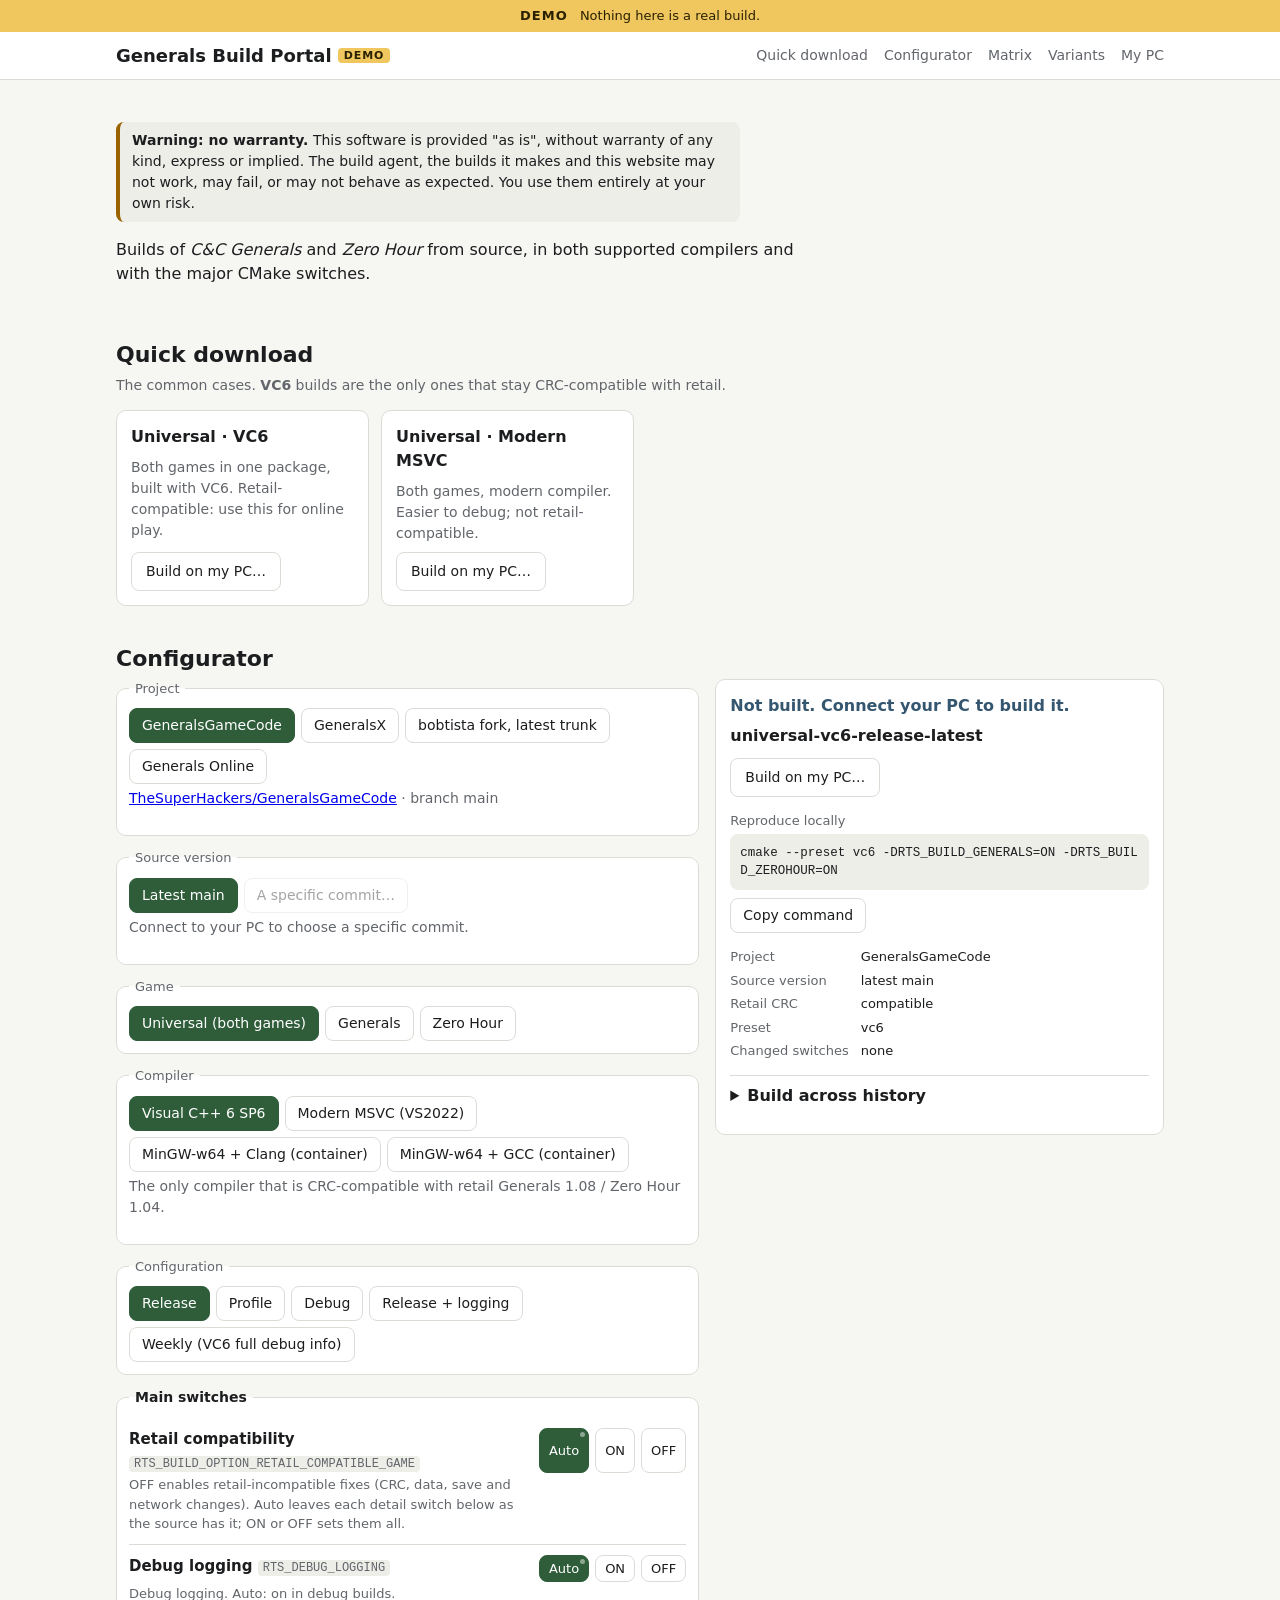
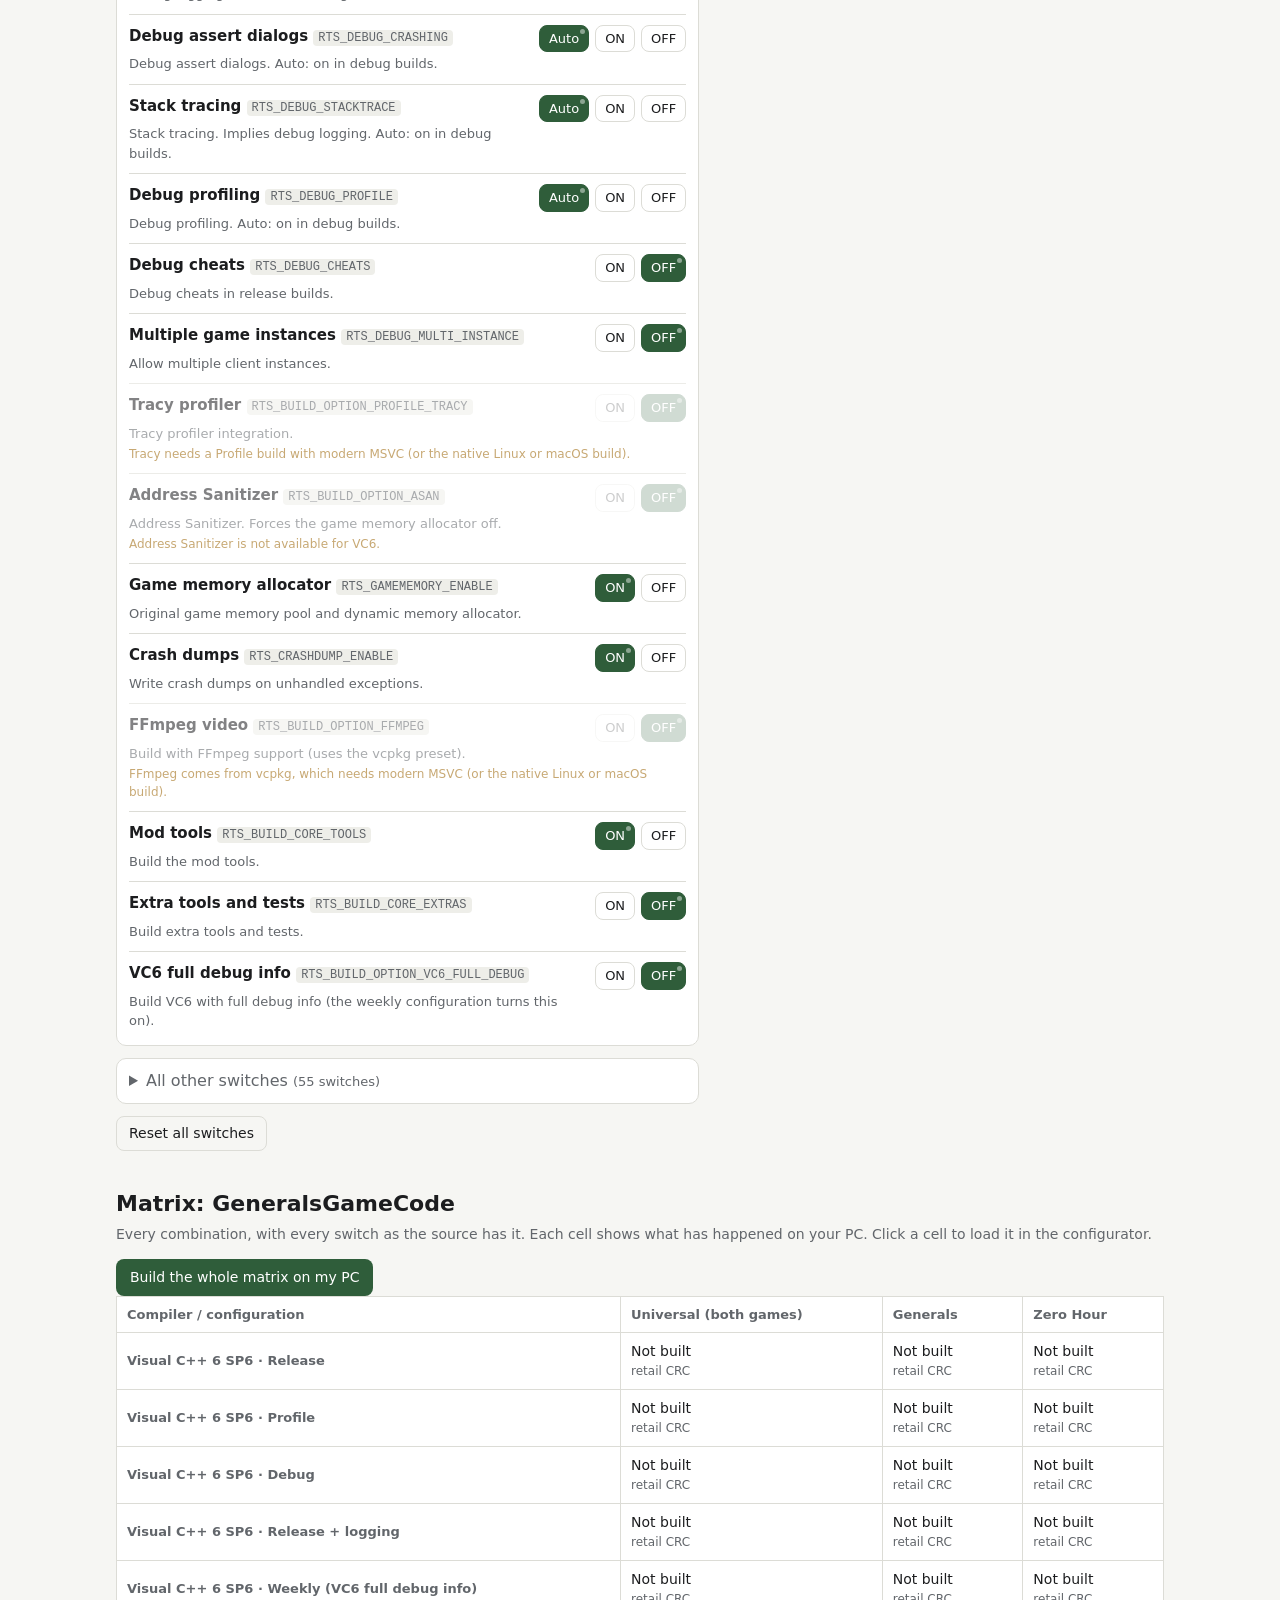
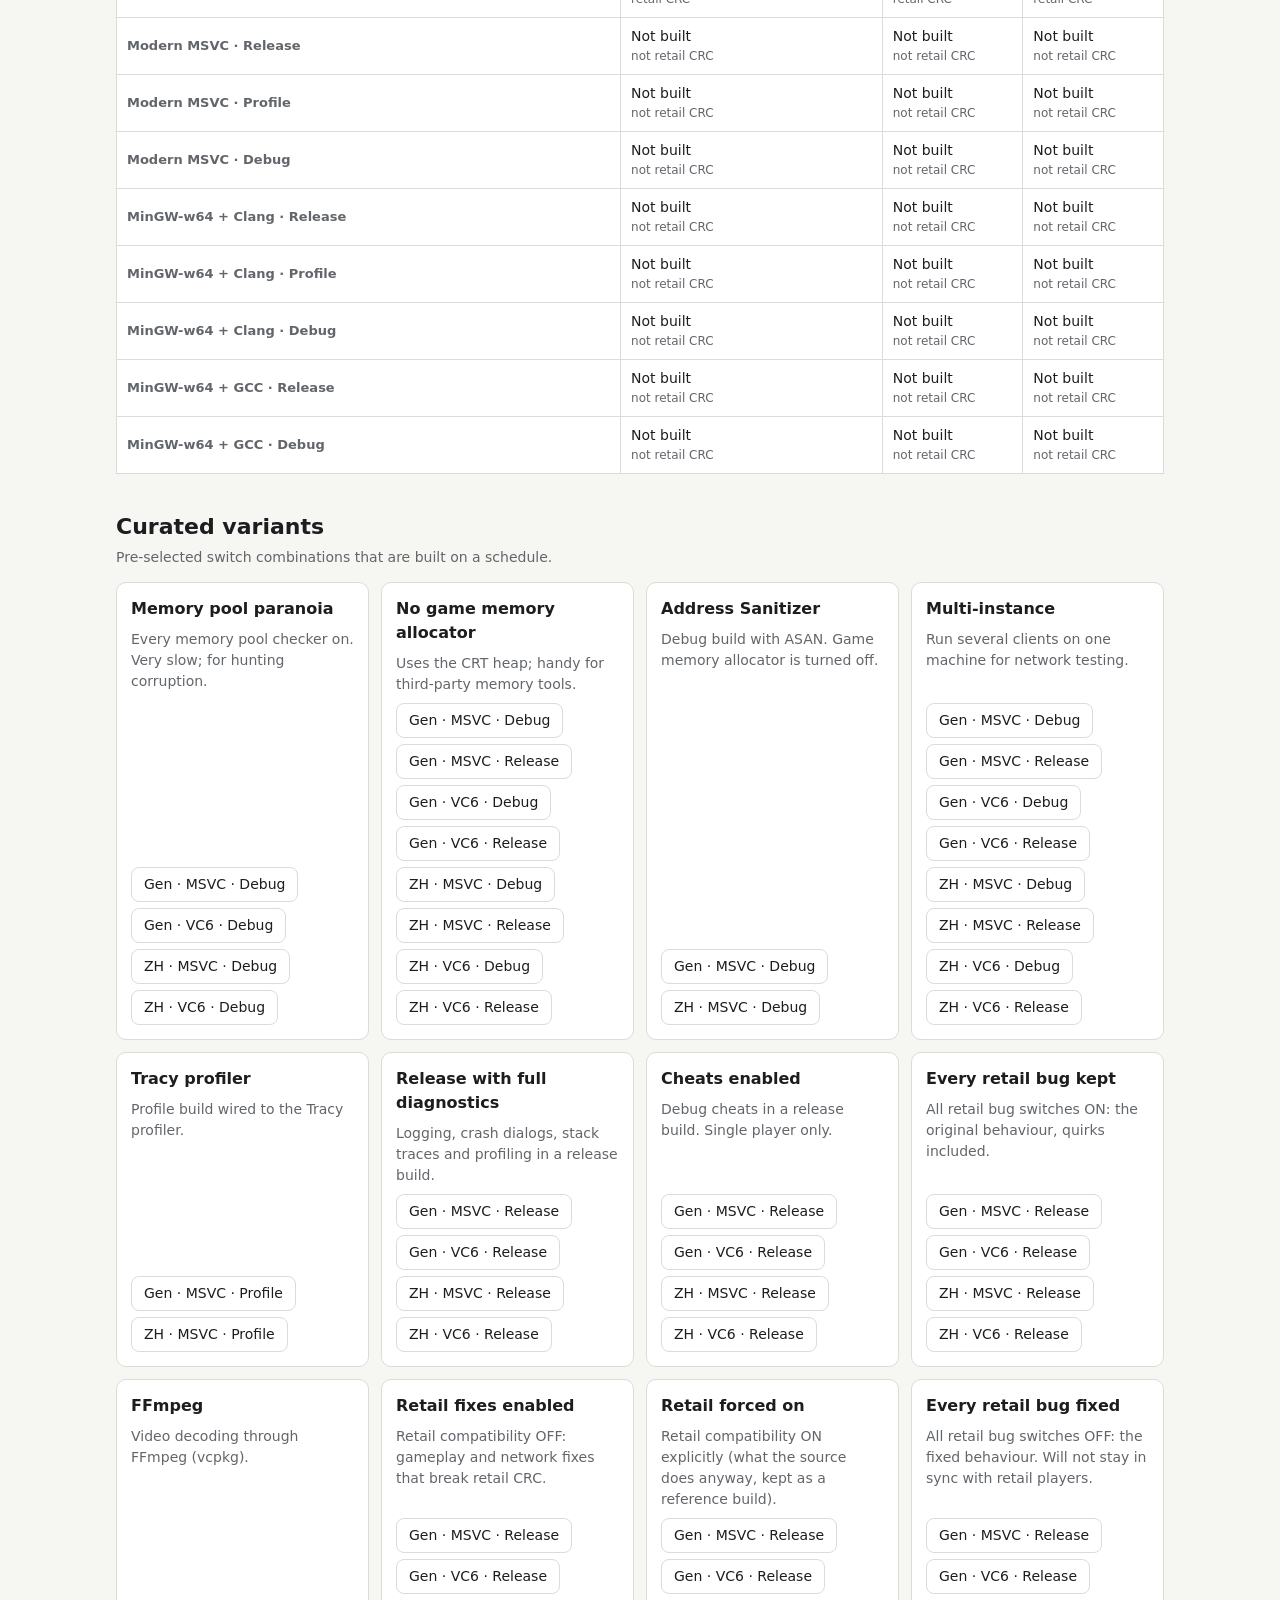
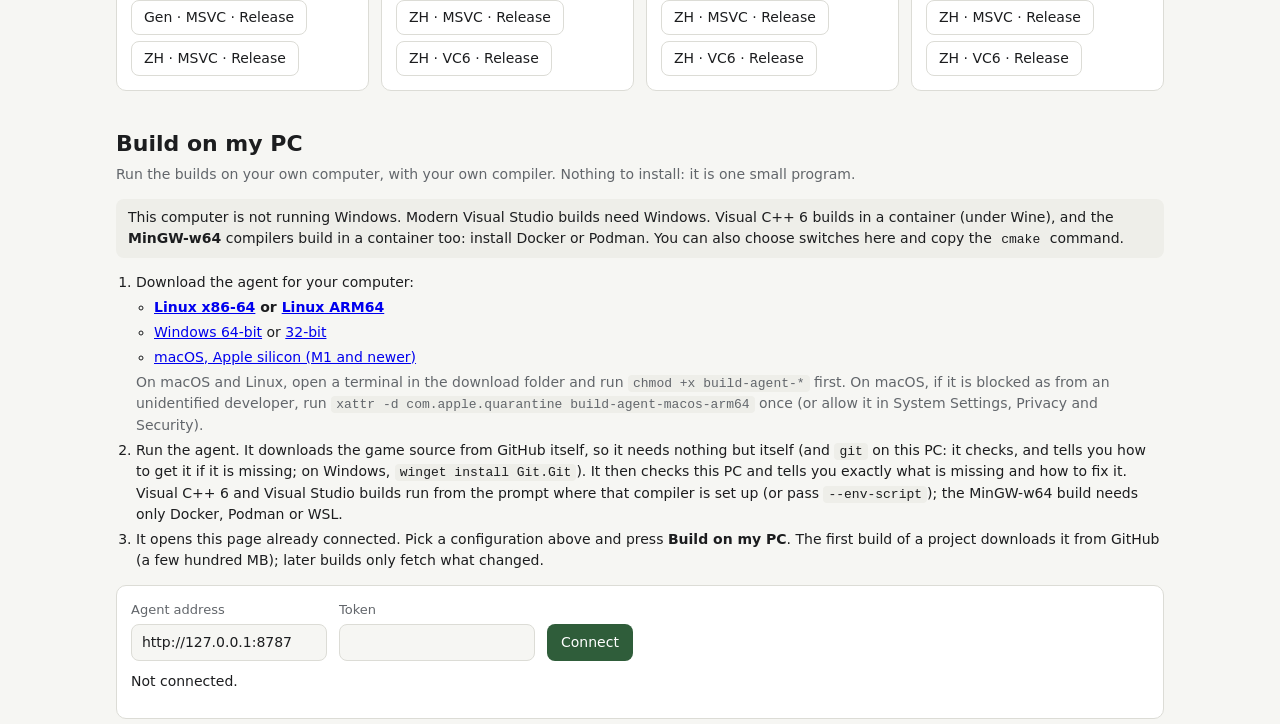
==== commit c432089e: "Add a no-warranty warning to the page and the README; correct the Windows test note The warning is t" ====
--- a/portal.html
+++ b/portal.html
@@ -174,6 +174,7 @@
 .chk .ico { width: 1.2em; text-align: center; font-weight: 700; flex: none; }
 .chk.ok .ico { color: var(--ok); } .chk.fail .ico { color: var(--bad); } .chk.warn .ico { color: var(--warn); } .chk.info .ico { color: var(--muted); }
 .chk .fix { color: var(--muted); font-size: 13px; margin-top: 2px; }
+.warranty { border-left: 4px solid var(--warn, #c77700); margin-bottom: 12px; }
 .note { background: var(--code); border-radius: 8px; padding: 8px 12px; font-size: 14px; }
 .not-ready { font-size: 13px; color: var(--bad); margin: 6px 0 0; }
 
@@ -222,6 +223,7 @@
 
 <main class="wrap">
   <section class="intro">
+    <p class="note warranty" role="note"><strong>Warning: no warranty.</strong> This software is provided "as is", without warranty of any kind, express or implied. The build agent, the builds it makes and this website may not work, may fail, or may not behave as expected. You use them entirely at your own risk.</p>
     <p>Builds of <em>C&amp;C Generals</em> and <em>Zero Hour</em> from source, in both supported compilers and with the major CMake switches.</p>
     <p class="meta" id="commit-line"></p>
   </section>
